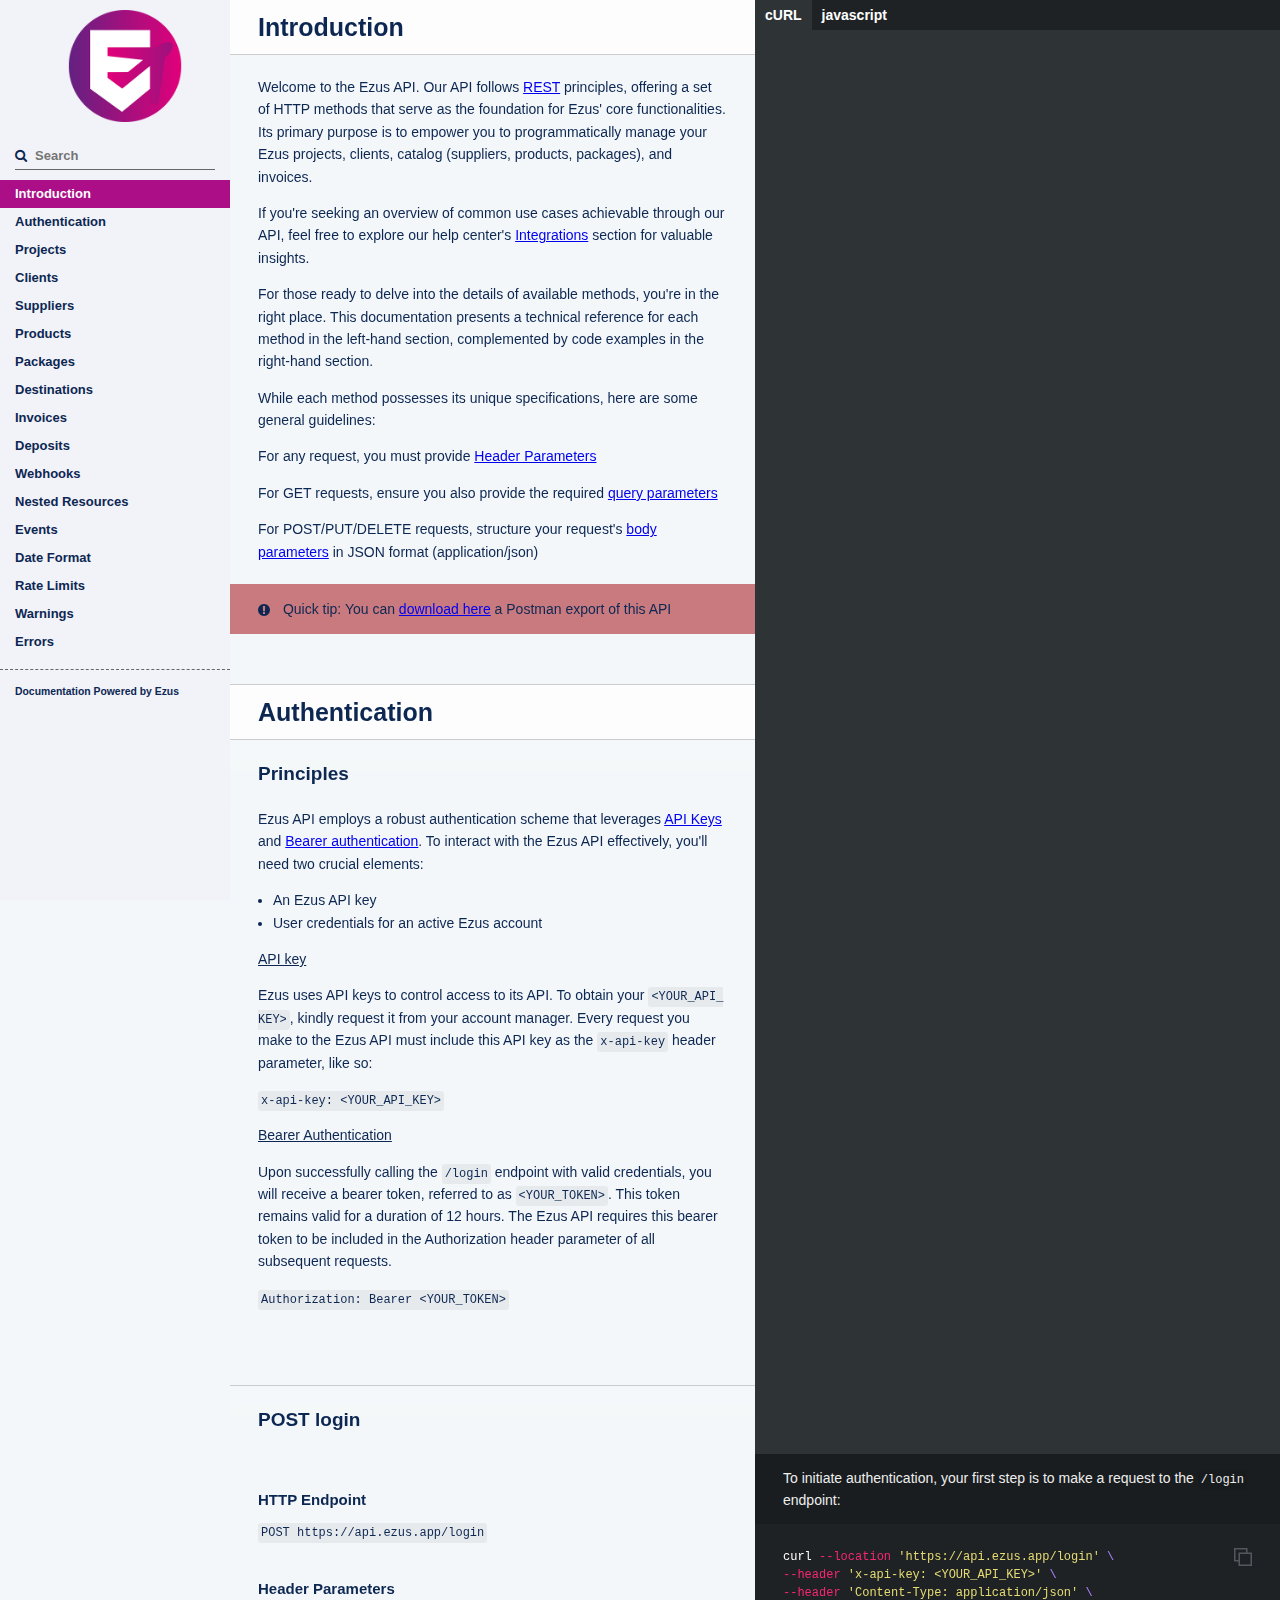
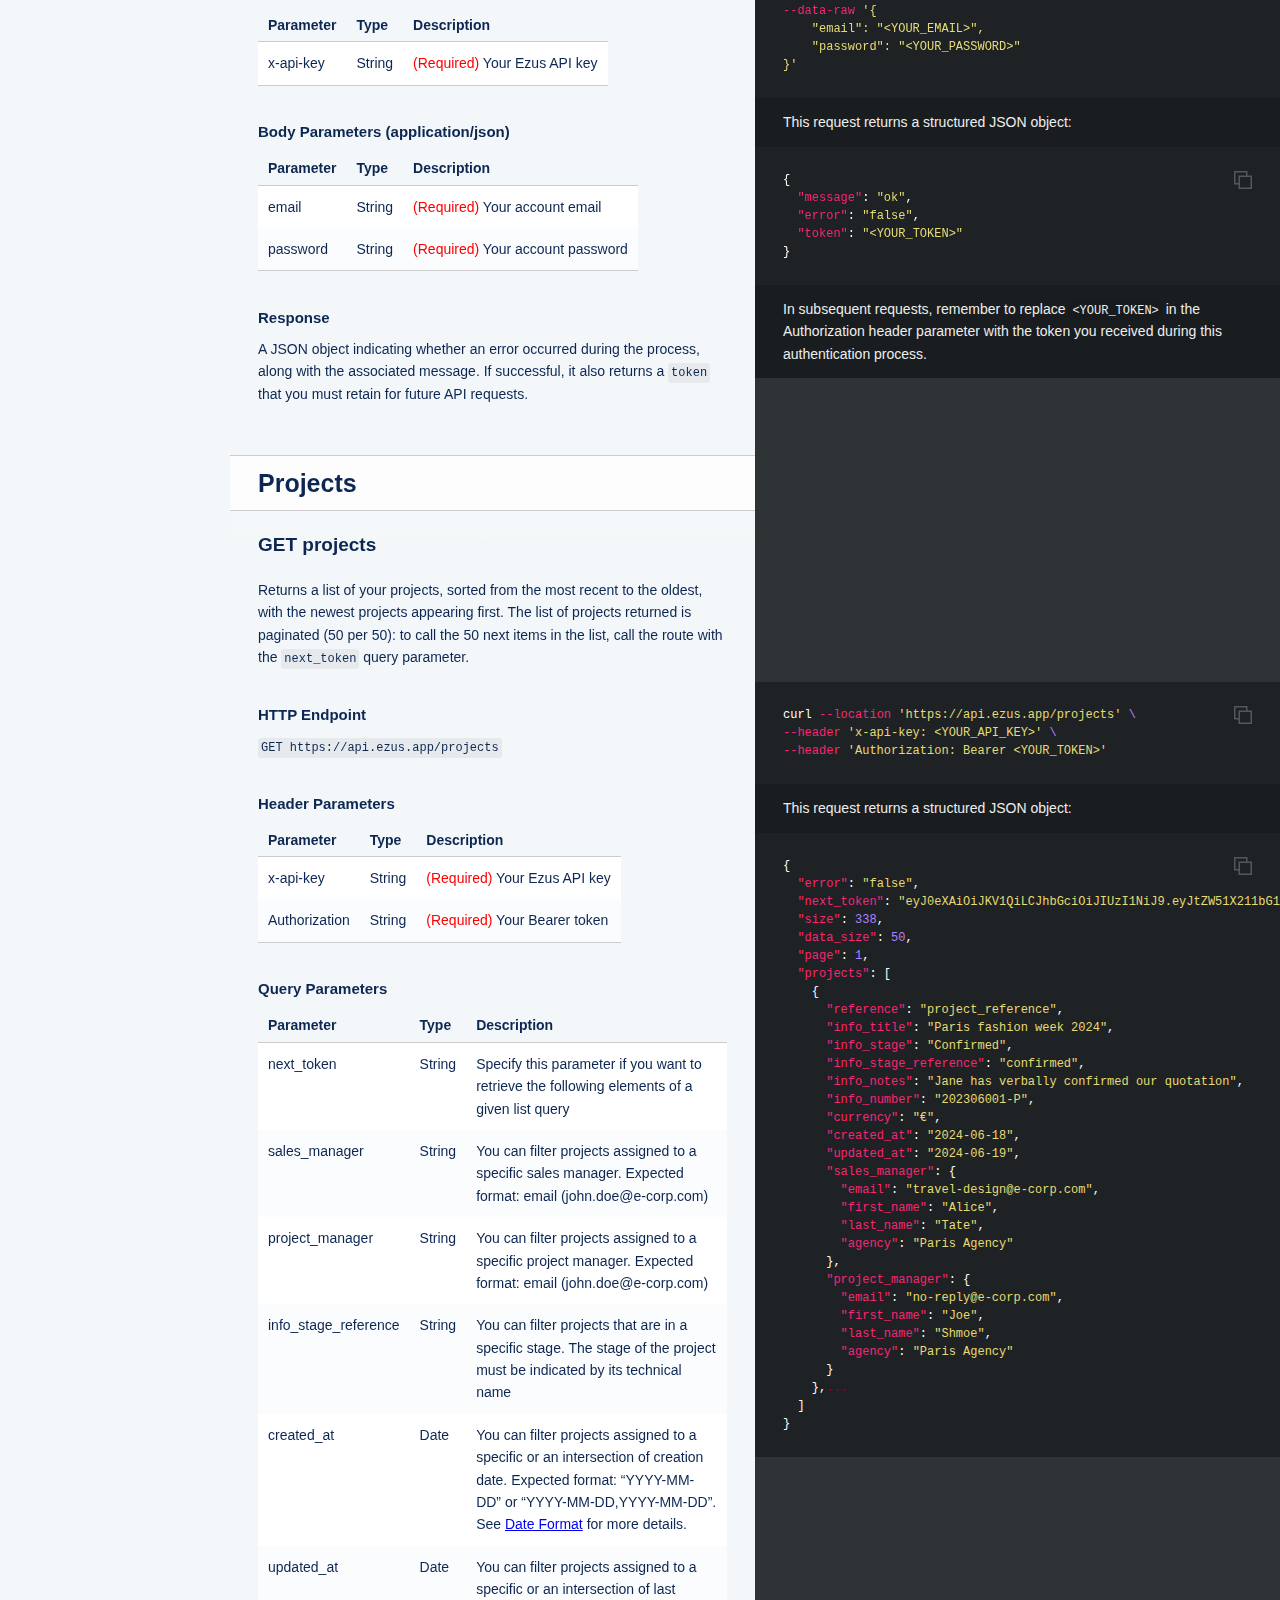
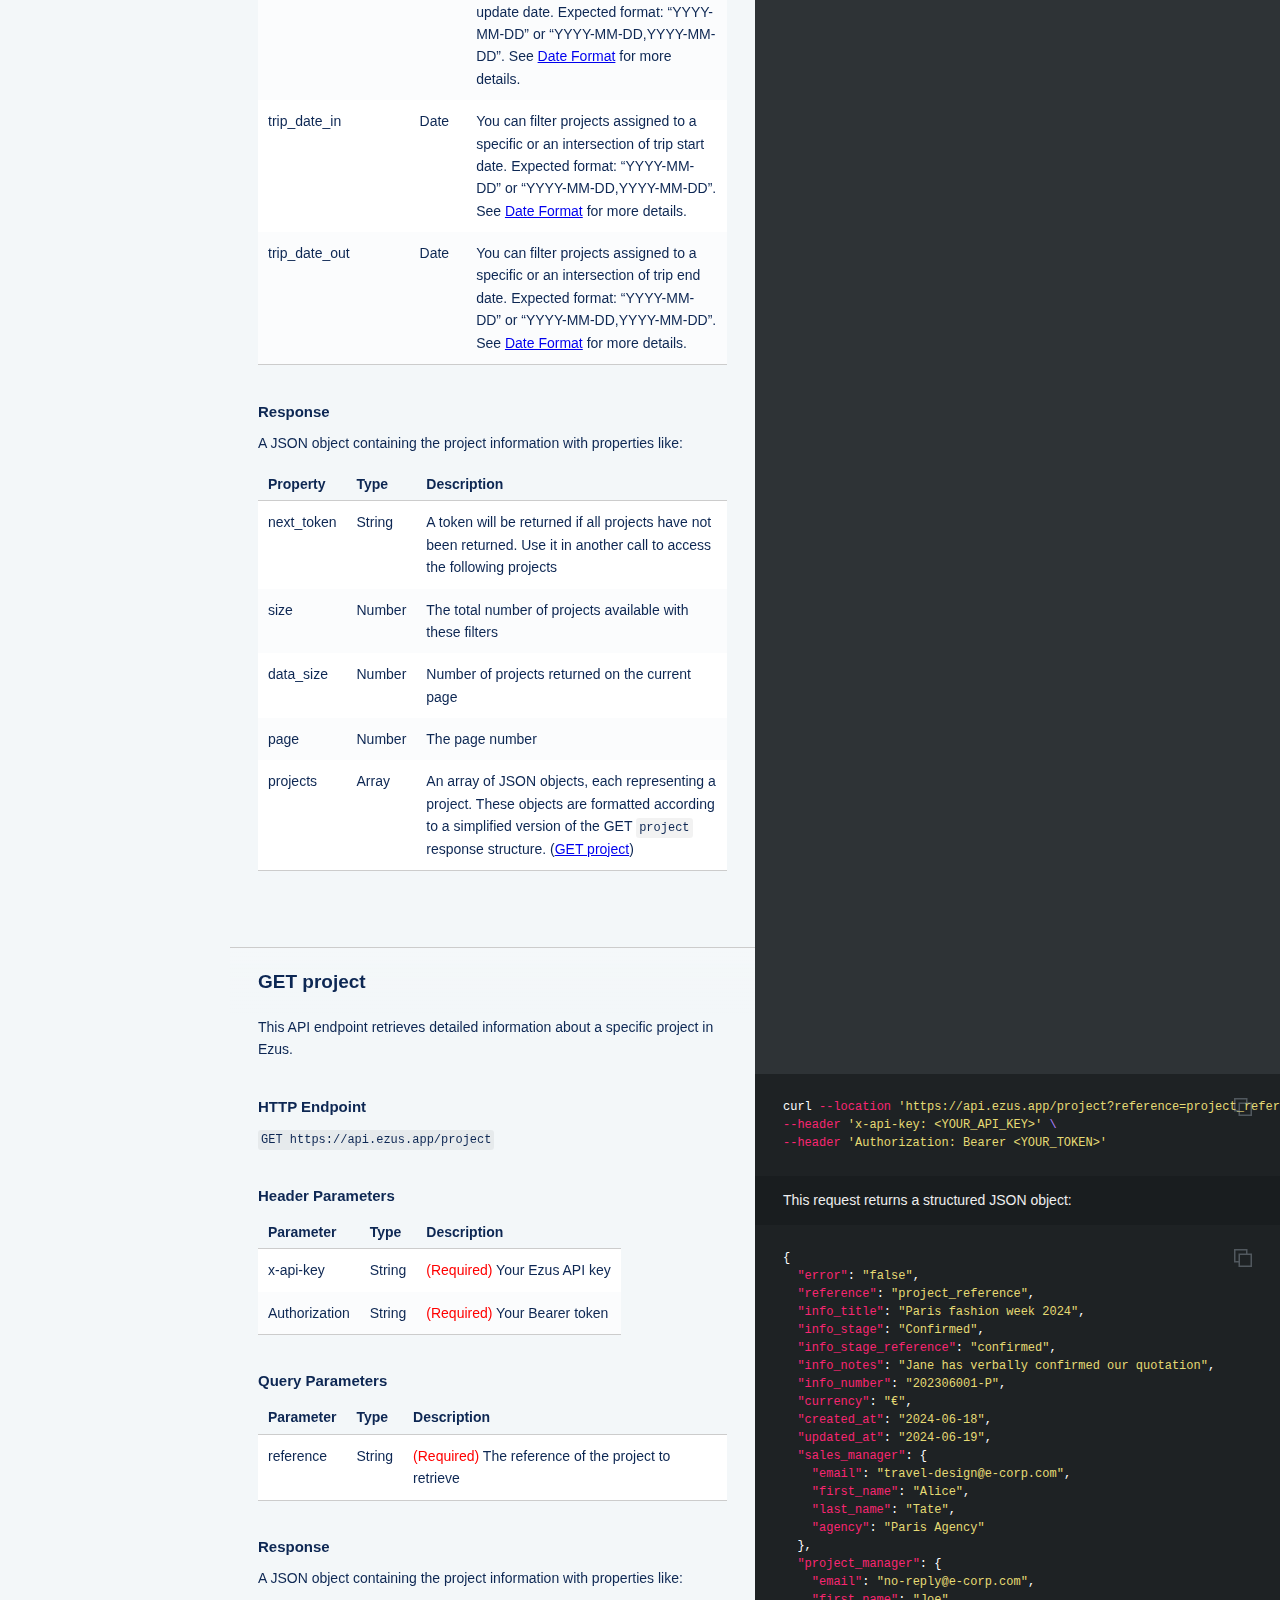
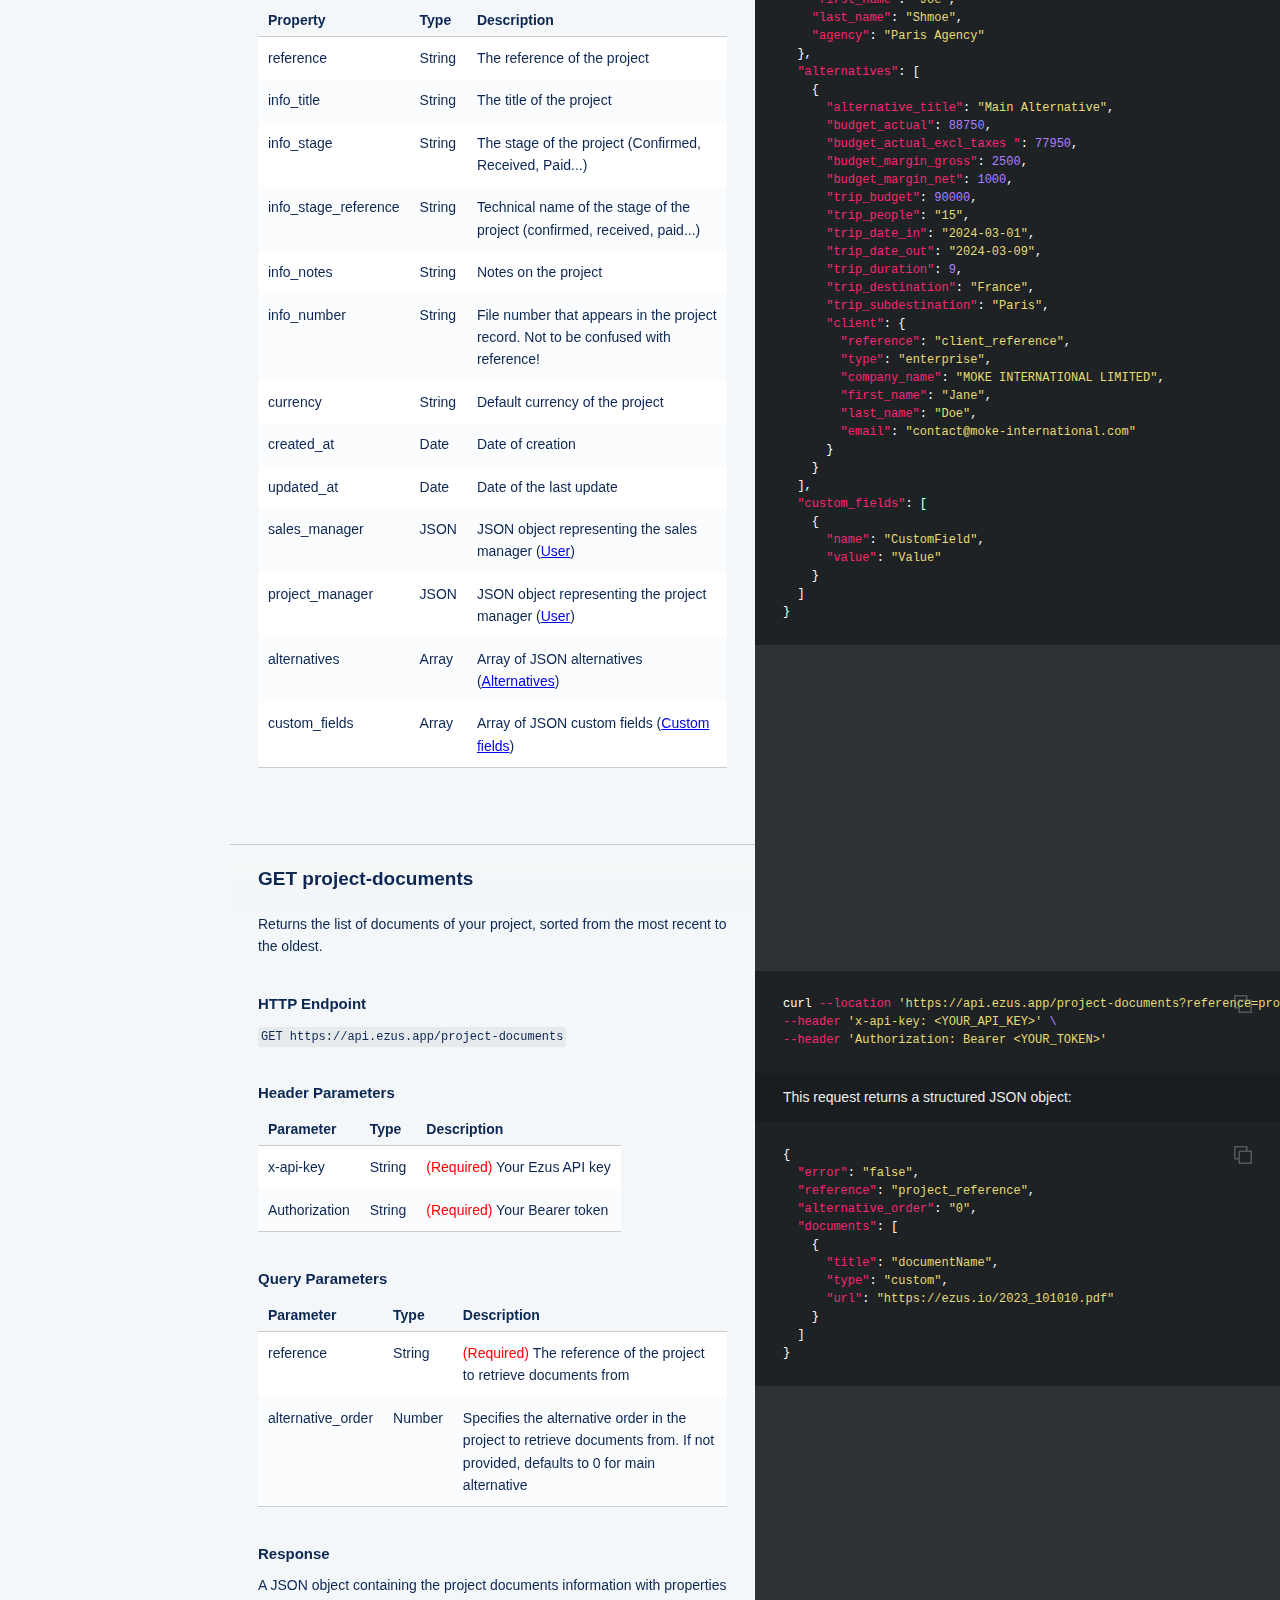
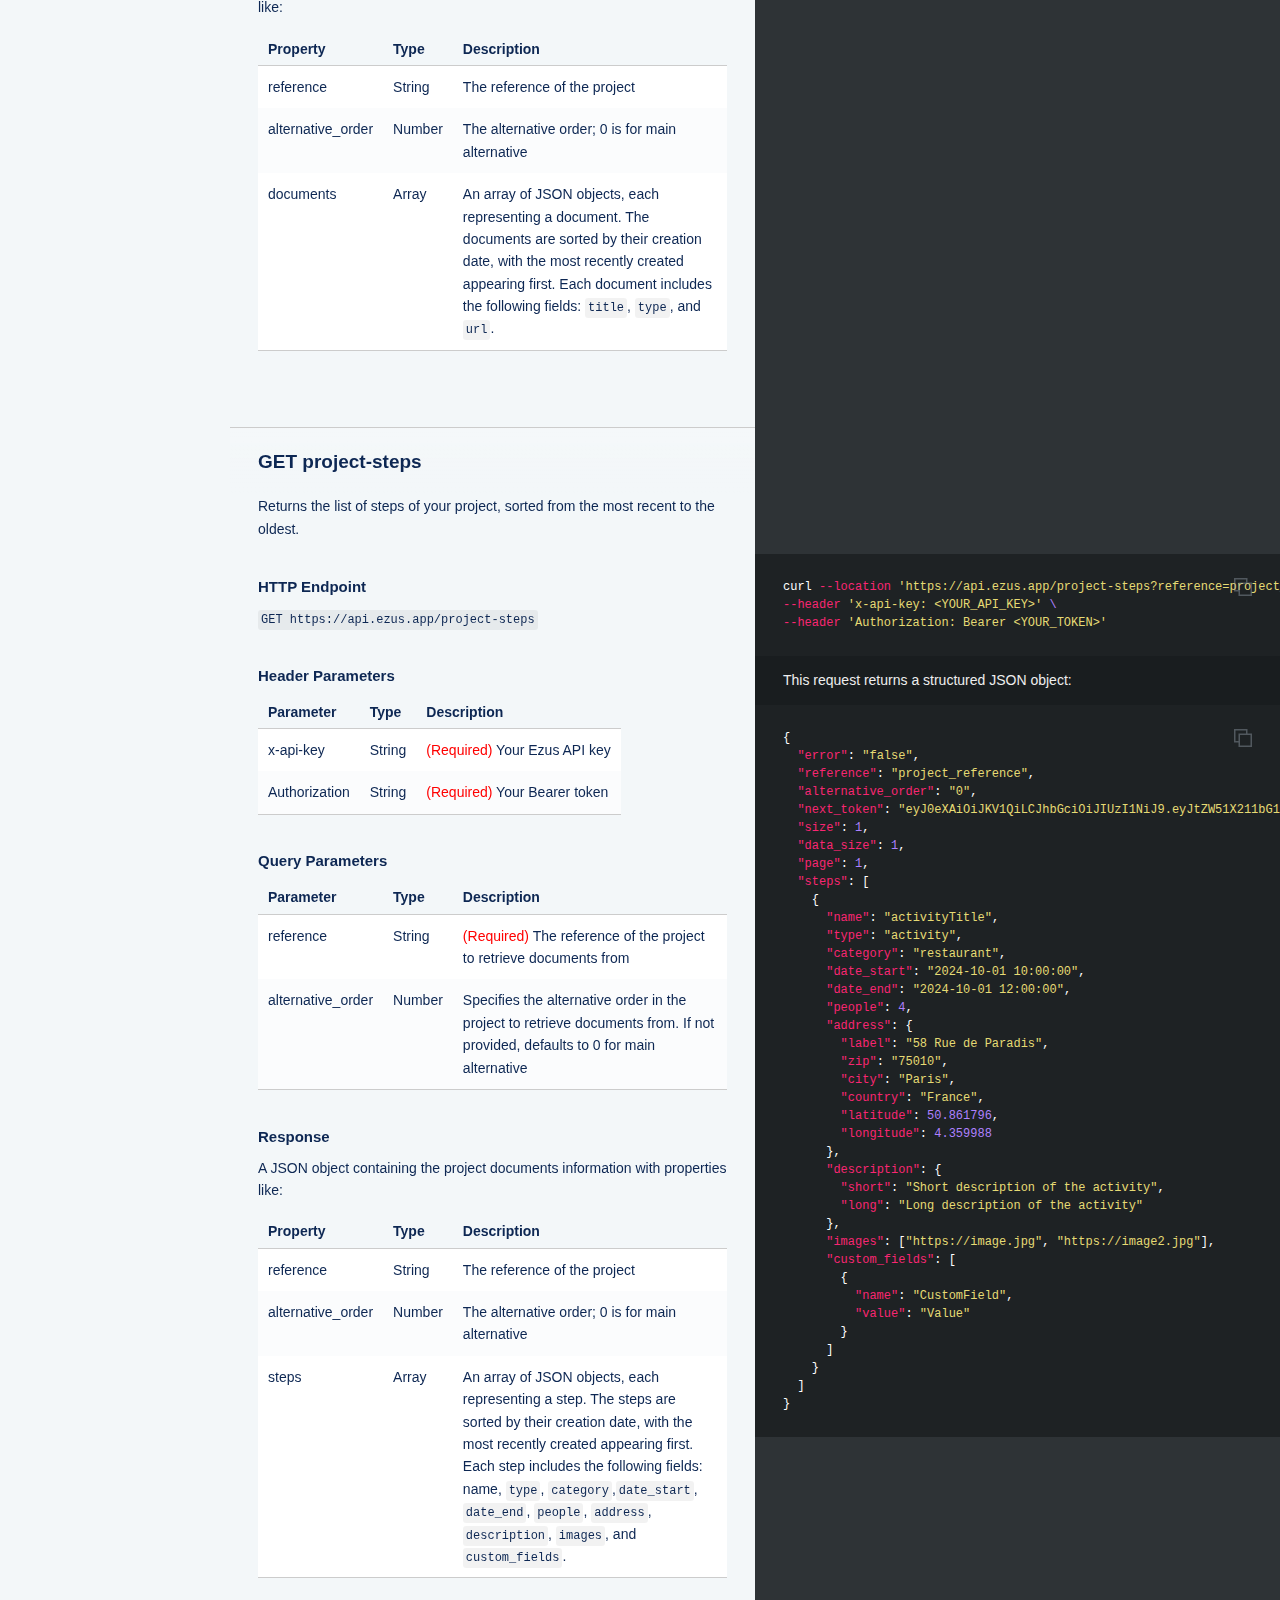
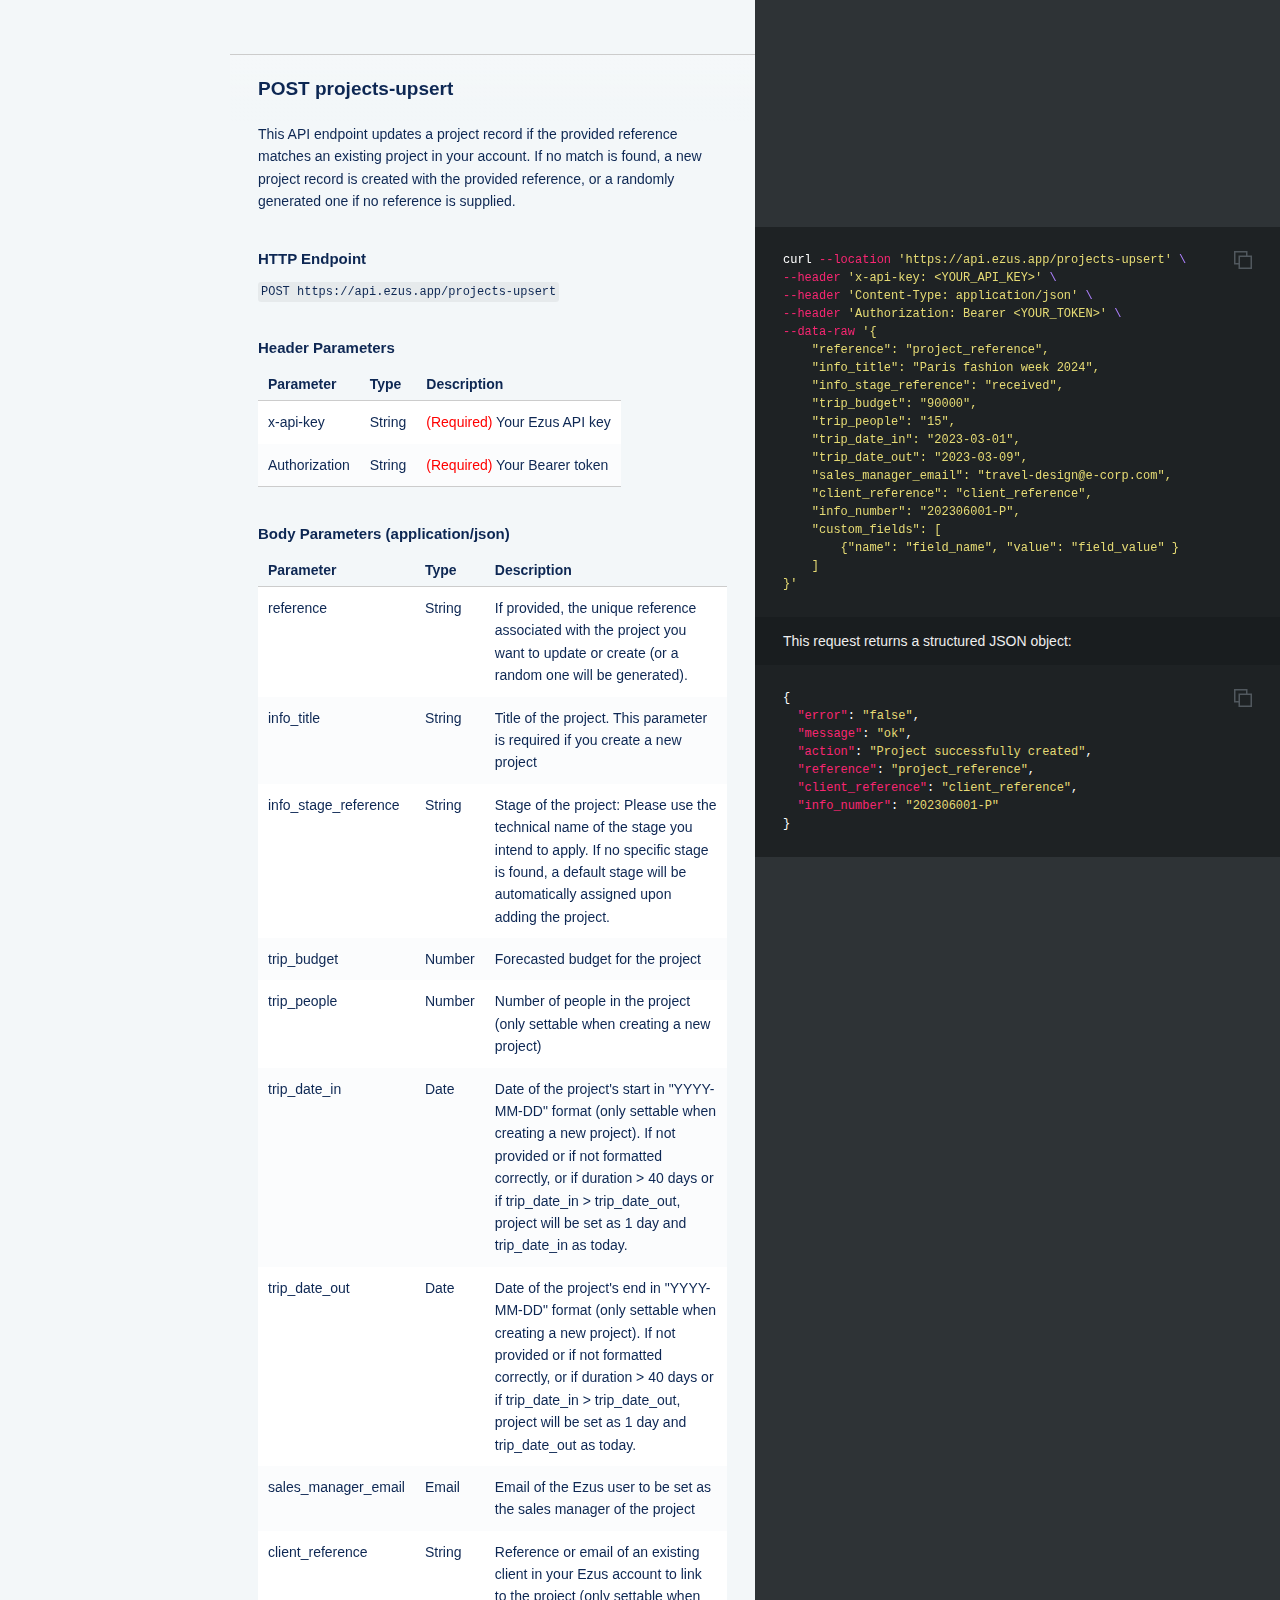
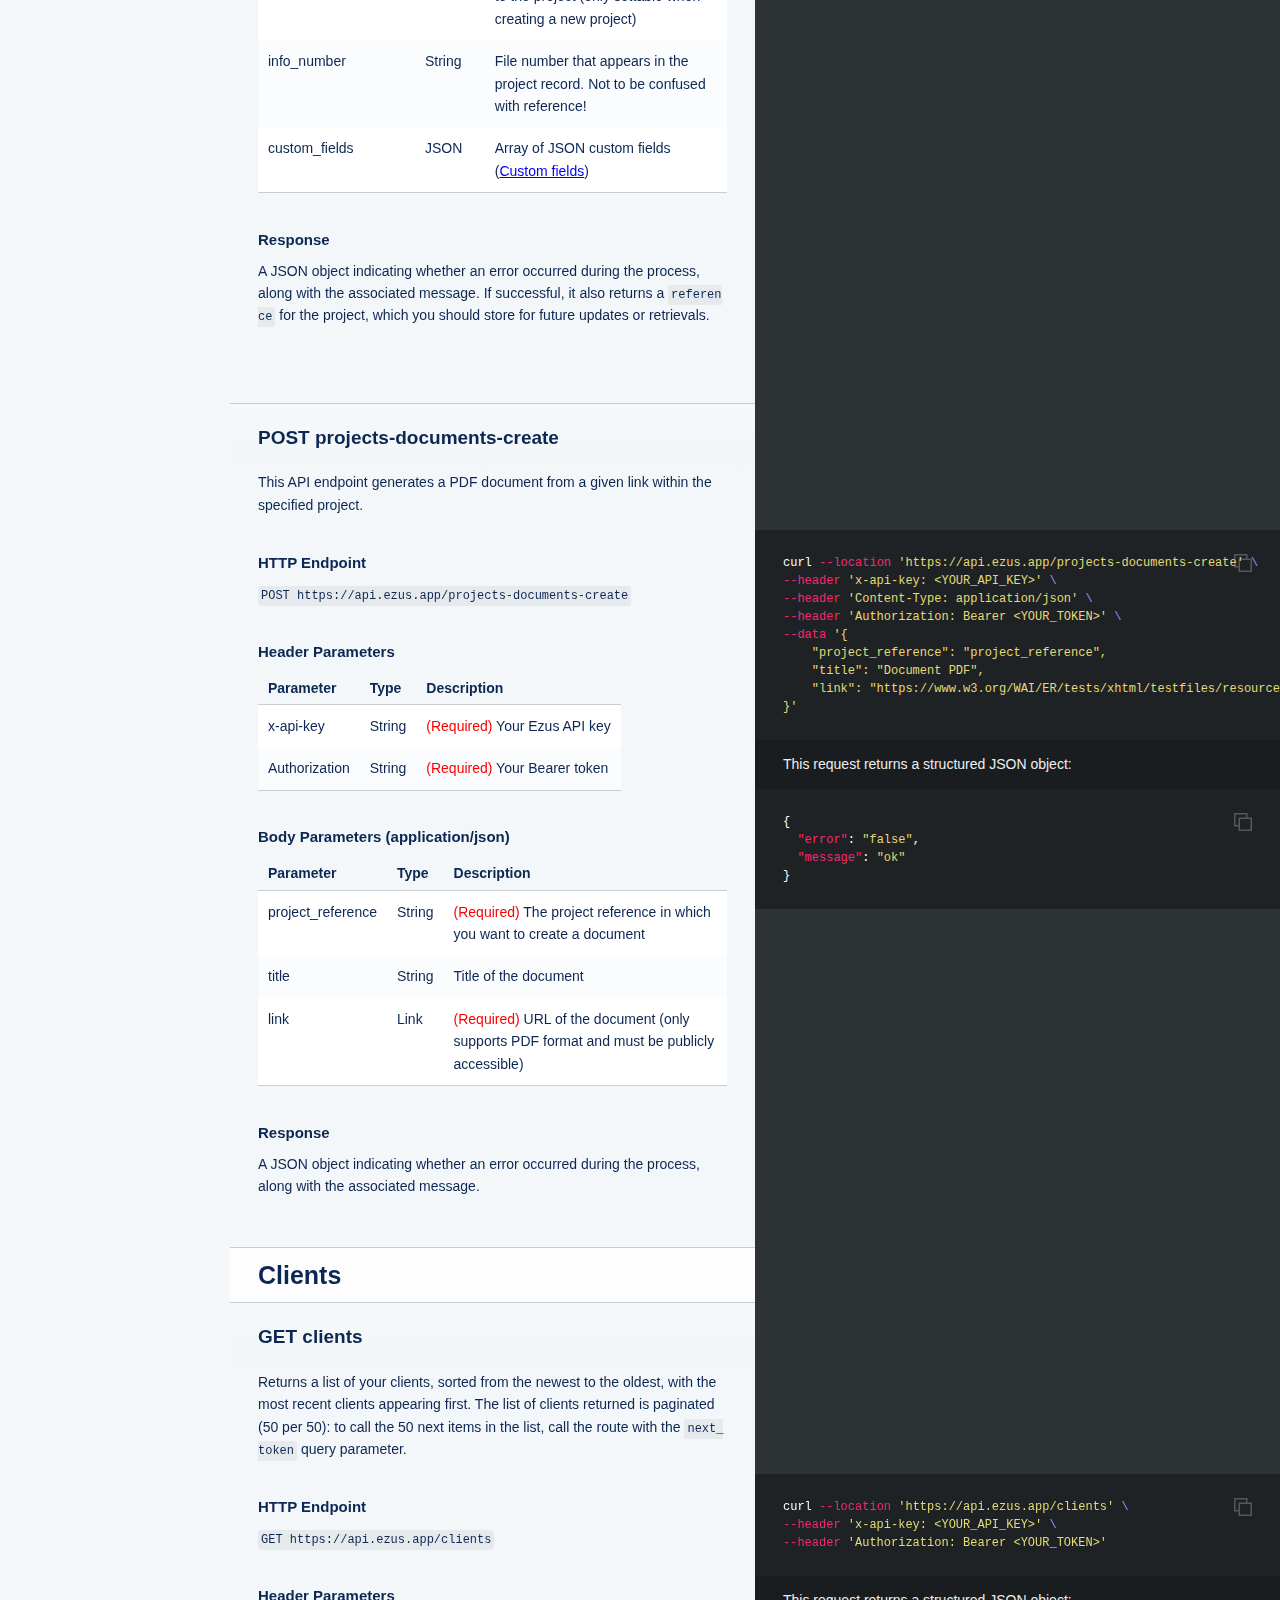
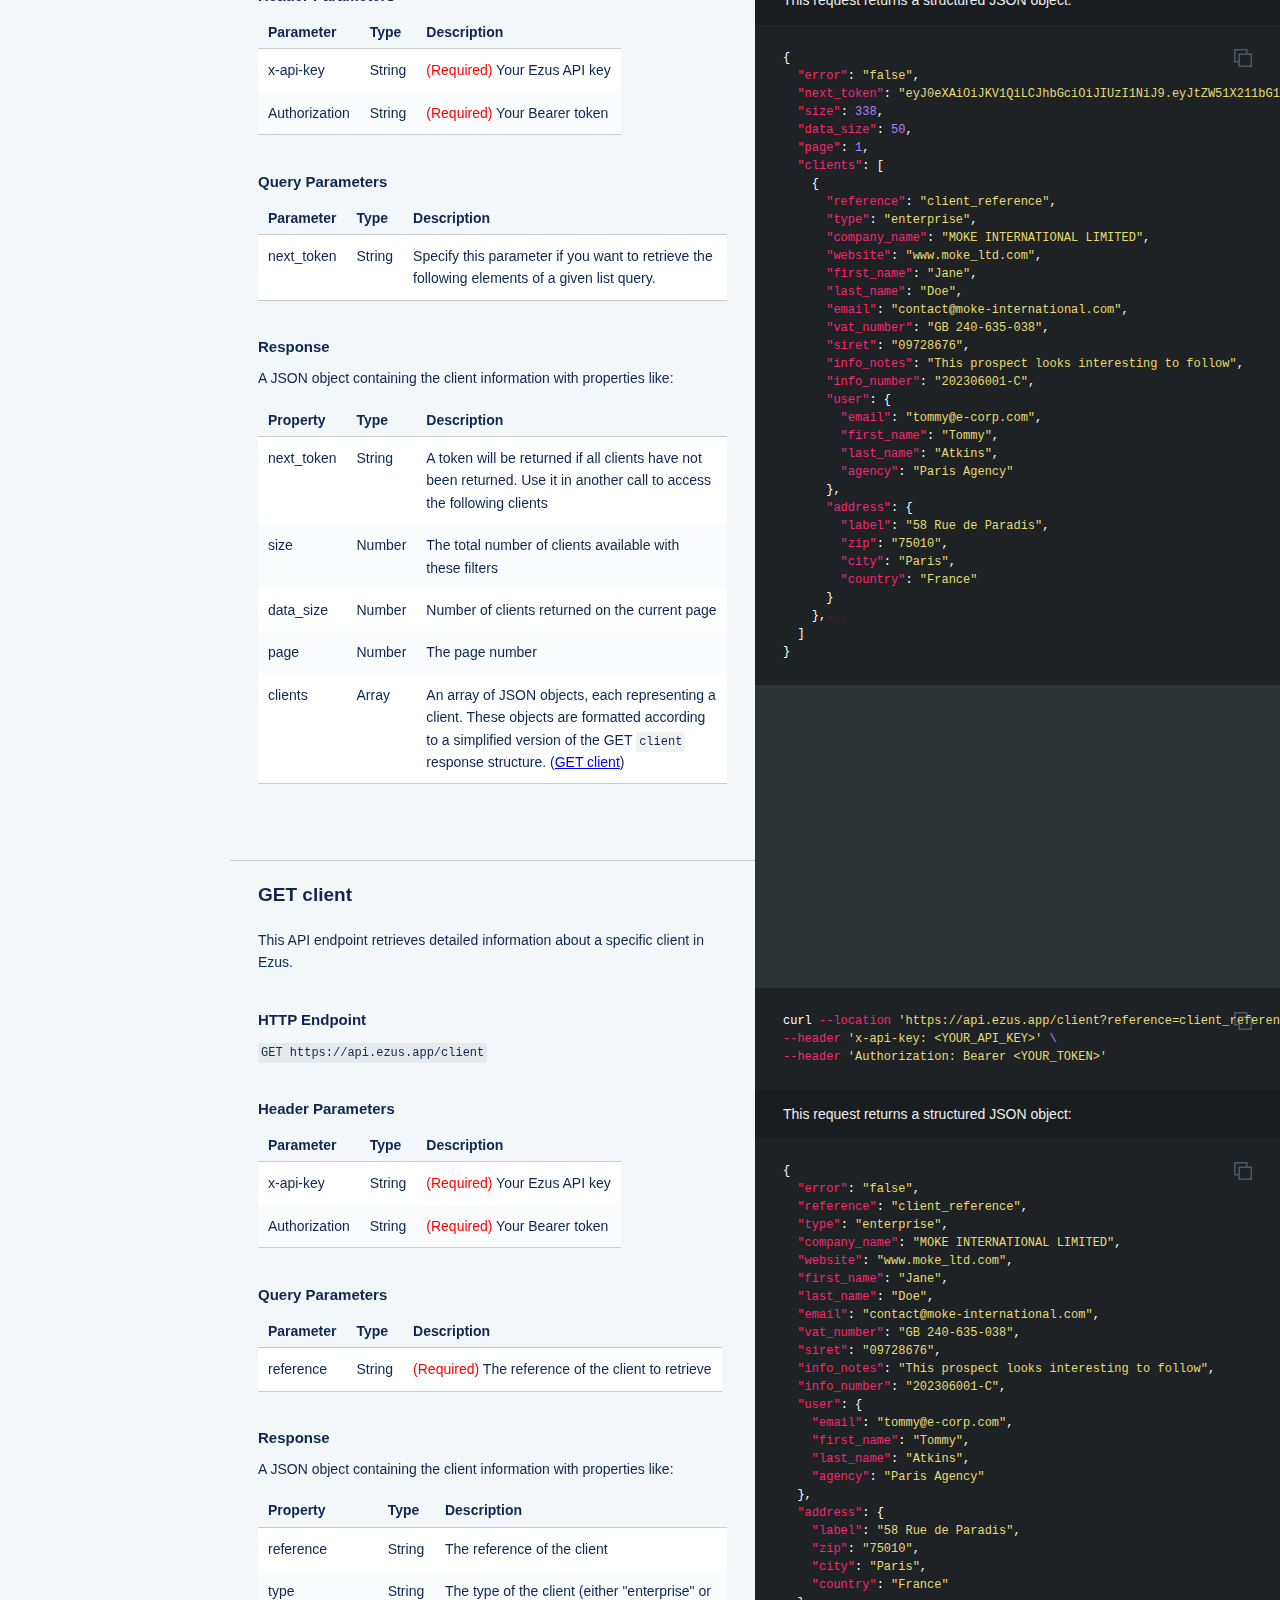
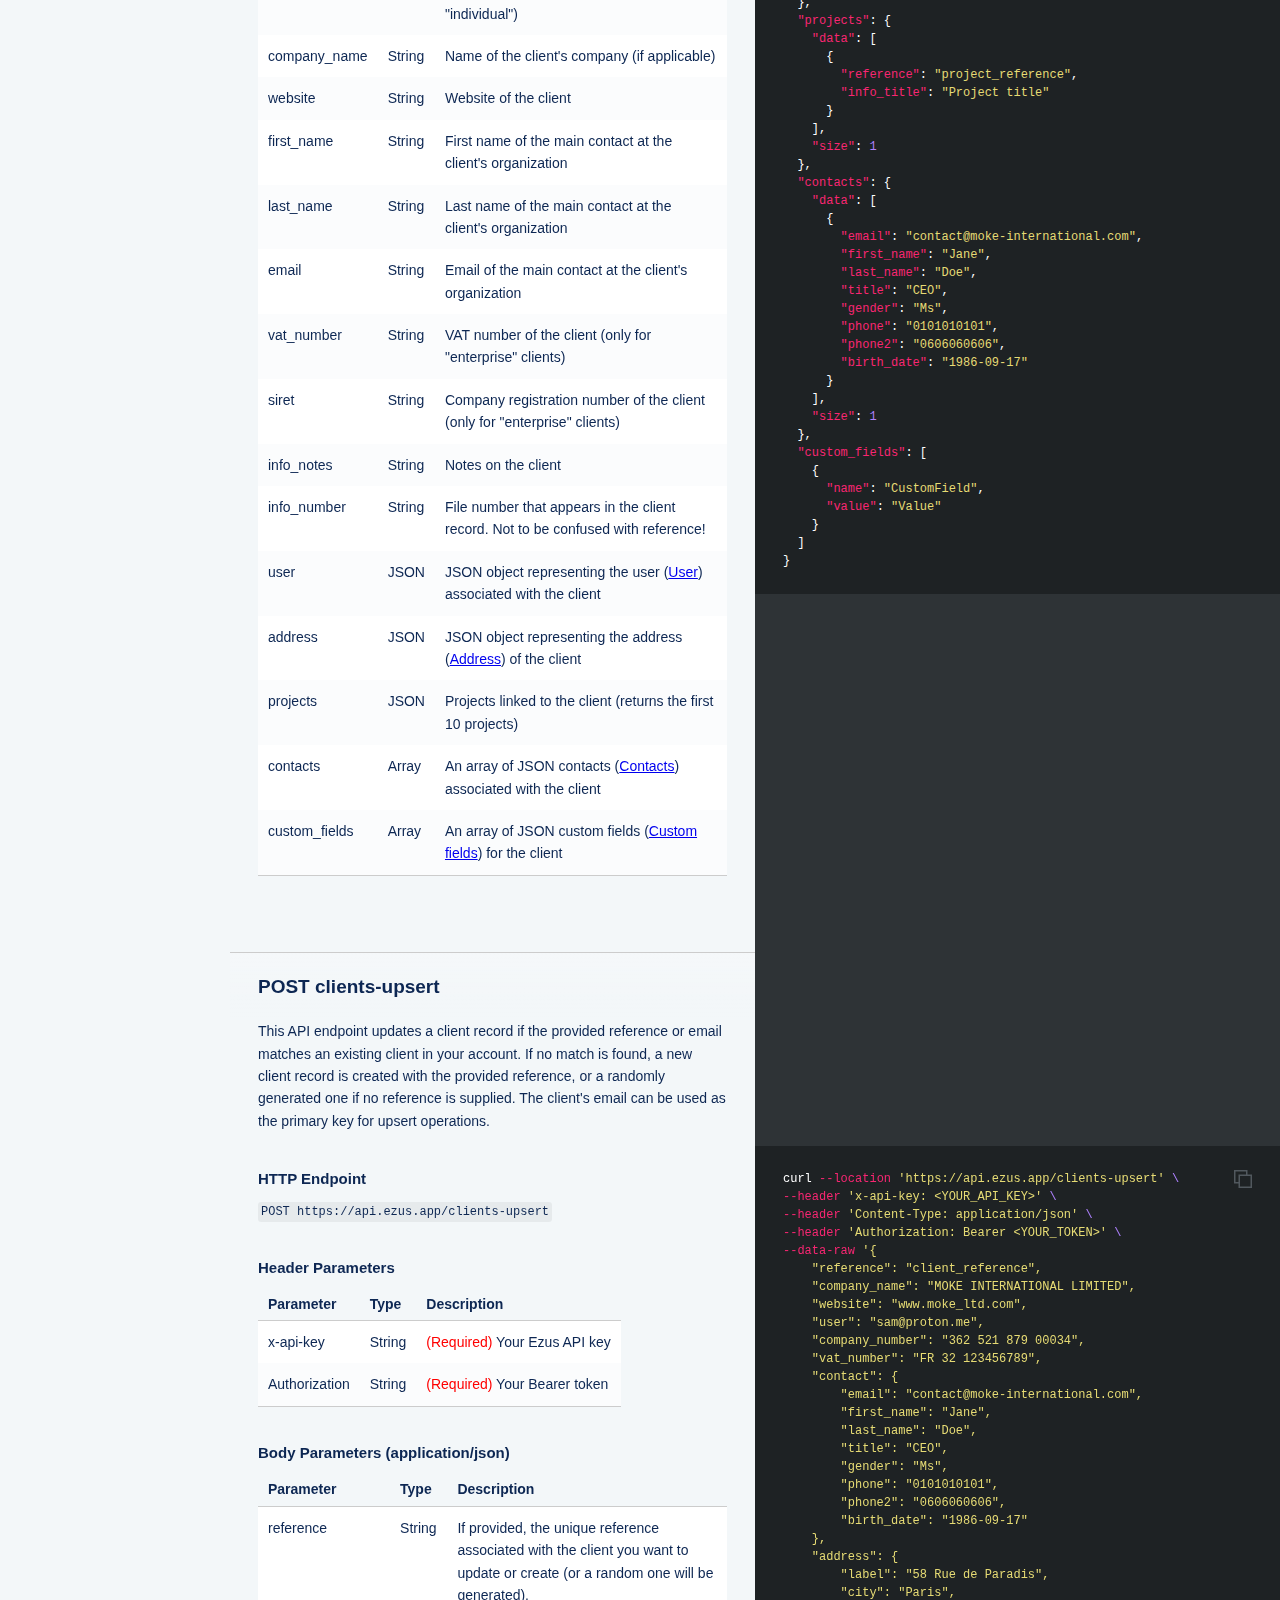
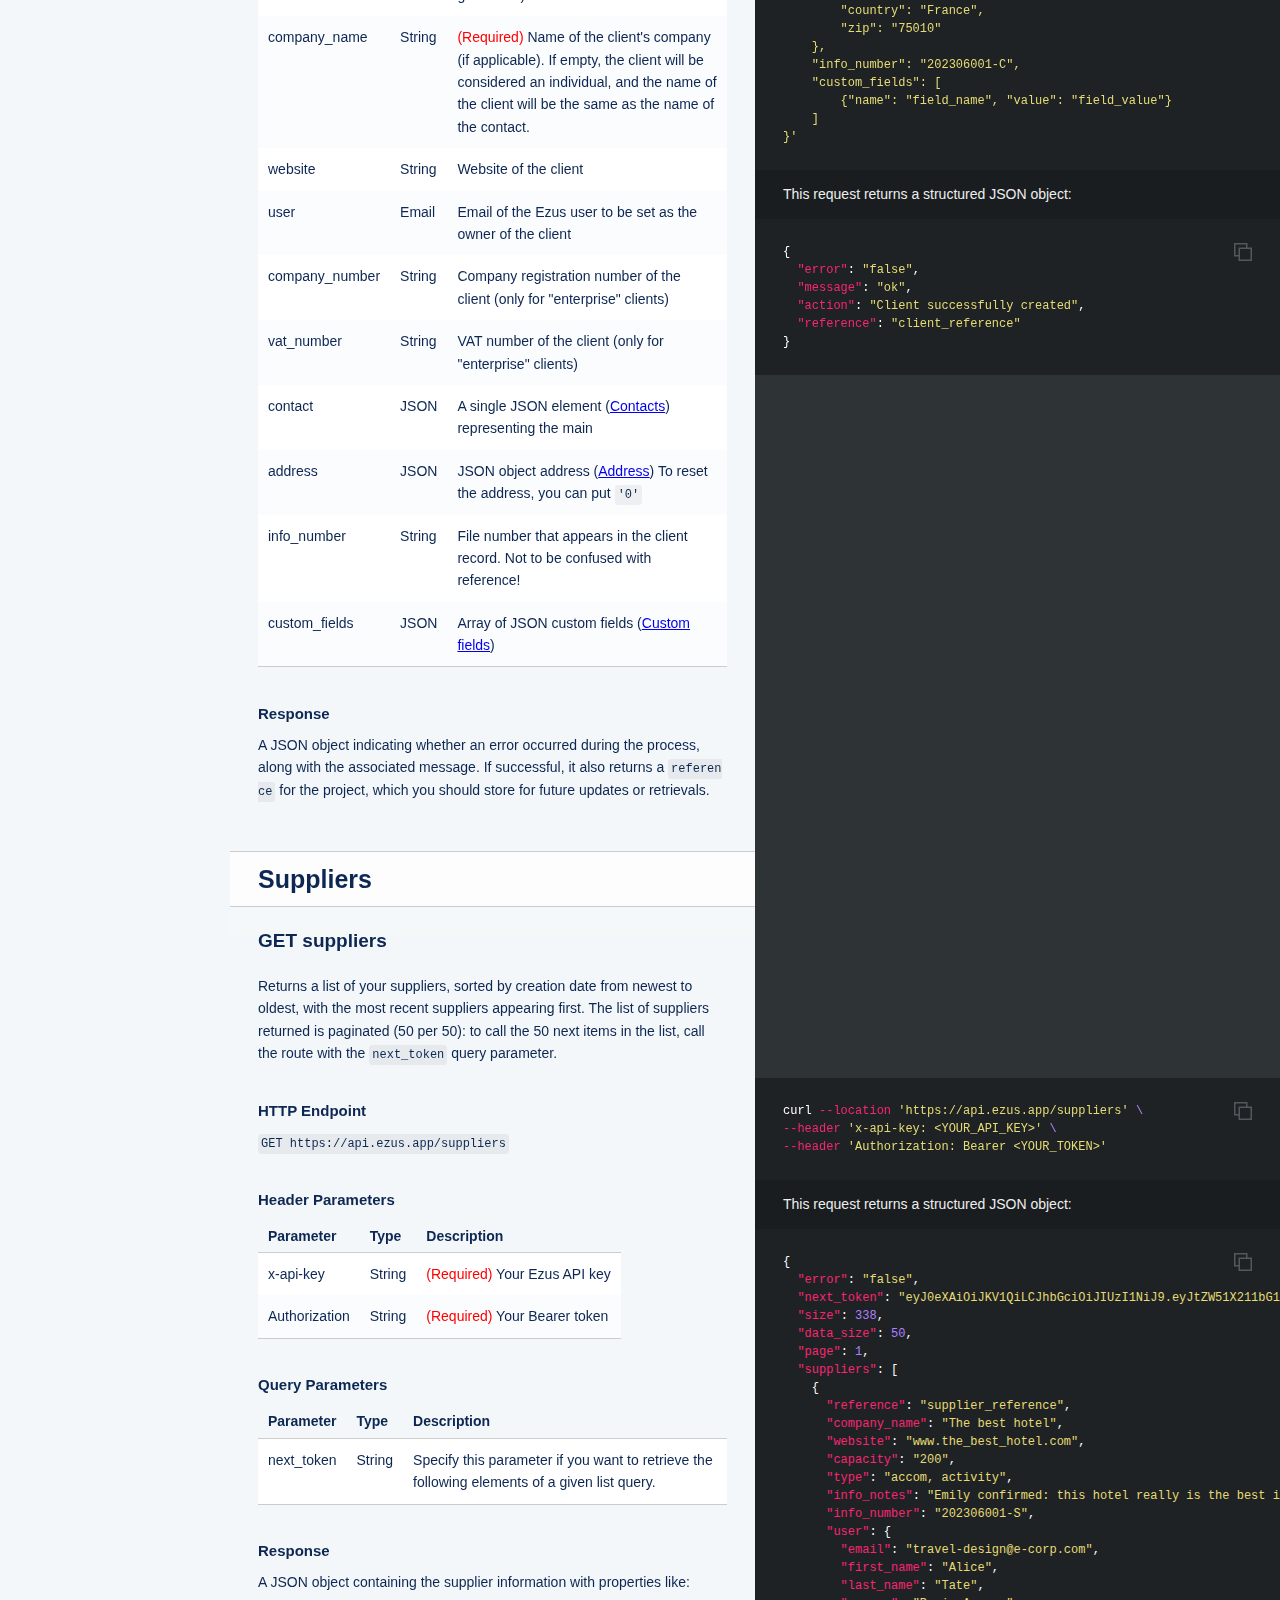
==== index.html @ db471929 "deploy: 288c15549ff218d78016366cba2108b44d82a534" ====
<!doctype html>
<html>
  <head>
    <link href="images/logo-070dc813.ico" rel="icon" type="image/ico" />
    <meta charset="utf-8">
    <meta content="IE=edge,chrome=1" http-equiv="X-UA-Compatible">
    <meta name="viewport" content="width=device-width, initial-scale=1, maximum-scale=1">
        <meta
            name="description"
            content="Documentation for the Ezus API"
        >
    <title>Ezus API Reference</title>

    <style media="screen">
      .highlight table td { padding: 5px; }
.highlight table pre { margin: 0; }
.highlight .gh {
  color: #999999;
}
.highlight .sr {
  color: #f6aa11;
}
.highlight .go {
  color: #888888;
}
.highlight .gp {
  color: #555555;
}
.highlight .gs {
}
.highlight .gu {
  color: #aaaaaa;
}
.highlight .nb {
  color: #f6aa11;
}
.highlight .cm {
  color: #75715e;
}
.highlight .cp {
  color: #75715e;
}
.highlight .c1 {
  color: #75715e;
}
.highlight .cs {
  color: #75715e;
}
.highlight .c, .highlight .ch, .highlight .cd, .highlight .cpf {
  color: #75715e;
}
.highlight .err {
  color: #960050;
}
.highlight .gr {
  color: #960050;
}
.highlight .gt {
  color: #960050;
}
.highlight .gd {
  color: #49483e;
}
.highlight .gi {
  color: #49483e;
}
.highlight .ge {
  color: #49483e;
}
.highlight .kc {
  color: #66d9ef;
}
.highlight .kd {
  color: #66d9ef;
}
.highlight .kr {
  color: #66d9ef;
}
.highlight .no {
  color: #66d9ef;
}
.highlight .kt {
  color: #66d9ef;
}
.highlight .mf {
  color: #ae81ff;
}
.highlight .mh {
  color: #ae81ff;
}
.highlight .il {
  color: #ae81ff;
}
.highlight .mi {
  color: #ae81ff;
}
.highlight .mo {
  color: #ae81ff;
}
.highlight .m, .highlight .mb, .highlight .mx {
  color: #ae81ff;
}
.highlight .sc {
  color: #ae81ff;
}
.highlight .se {
  color: #ae81ff;
}
.highlight .ss {
  color: #ae81ff;
}
.highlight .sd {
  color: #e6db74;
}
.highlight .s2 {
  color: #e6db74;
}
.highlight .sb {
  color: #e6db74;
}
.highlight .sh {
  color: #e6db74;
}
.highlight .si {
  color: #e6db74;
}
.highlight .sx {
  color: #e6db74;
}
.highlight .s1 {
  color: #e6db74;
}
.highlight .s, .highlight .sa, .highlight .dl {
  color: #e6db74;
}
.highlight .na {
  color: #a6e22e;
}
.highlight .nc {
  color: #a6e22e;
}
.highlight .nd {
  color: #a6e22e;
}
.highlight .ne {
  color: #a6e22e;
}
.highlight .nf, .highlight .fm {
  color: #a6e22e;
}
.highlight .vc {
  color: #ffffff;
}
.highlight .nn {
  color: #ffffff;
}
.highlight .ni {
  color: #ffffff;
}
.highlight .bp {
  color: #ffffff;
}
.highlight .vg {
  color: #ffffff;
}
.highlight .vi {
  color: #ffffff;
}
.highlight .nv, .highlight .vm {
  color: #ffffff;
}
.highlight .w {
  color: #ffffff;
}
.highlight {
  color: #ffffff;
}
.highlight .n, .highlight .py, .highlight .nx {
  color: #ffffff;
}
.highlight .nl {
  color: #f92672;
}
.highlight .ow {
  color: #f92672;
}
.highlight .nt {
  color: #f92672;
}
.highlight .k, .highlight .kv {
  color: #f92672;
}
.highlight .kn {
  color: #f92672;
}
.highlight .kp {
  color: #f92672;
}
.highlight .o {
  color: #f92672;
}
    </style>
    <style media="print">
      * {
        -webkit-transition:none!important;
        transition:none!important;
      }
      .highlight table td { padding: 5px; }
.highlight table pre { margin: 0; }
.highlight, .highlight .w {
  color: #586e75;
}
.highlight .err {
  color: #002b36;
  background-color: #dc322f;
}
.highlight .c, .highlight .ch, .highlight .cd, .highlight .cm, .highlight .cpf, .highlight .c1, .highlight .cs {
  color: #657b83;
}
.highlight .cp {
  color: #b58900;
}
.highlight .nt {
  color: #b58900;
}
.highlight .o, .highlight .ow {
  color: #93a1a1;
}
.highlight .p, .highlight .pi {
  color: #93a1a1;
}
.highlight .gi {
  color: #859900;
}
.highlight .gd {
  color: #dc322f;
}
.highlight .gh {
  color: #268bd2;
  background-color: #002b36;
  font-weight: bold;
}
.highlight .k, .highlight .kn, .highlight .kp, .highlight .kr, .highlight .kv {
  color: #6c71c4;
}
.highlight .kc {
  color: #cb4b16;
}
.highlight .kt {
  color: #cb4b16;
}
.highlight .kd {
  color: #cb4b16;
}
.highlight .s, .highlight .sb, .highlight .sc, .highlight .dl, .highlight .sd, .highlight .s2, .highlight .sh, .highlight .sx, .highlight .s1 {
  color: #859900;
}
.highlight .sa {
  color: #6c71c4;
}
.highlight .sr {
  color: #2aa198;
}
.highlight .si {
  color: #d33682;
}
.highlight .se {
  color: #d33682;
}
.highlight .nn {
  color: #b58900;
}
.highlight .nc {
  color: #b58900;
}
.highlight .no {
  color: #b58900;
}
.highlight .na {
  color: #268bd2;
}
.highlight .m, .highlight .mb, .highlight .mf, .highlight .mh, .highlight .mi, .highlight .il, .highlight .mo, .highlight .mx {
  color: #859900;
}
.highlight .ss {
  color: #859900;
}
    </style>
    <link href="stylesheets/screen-d8e1a0c1.css" rel="stylesheet" media="screen" />
    <link href="stylesheets/print-966d6edc.css" rel="stylesheet" media="print" />
      <script src="javascripts/all-ebb2dba6.js"></script>

    <script>
      $(function() { setupCodeCopy(); });
    </script>
  </head>

  <body class="index" data-languages="[&quot;shell&quot;,&quot;javascript&quot;]">
    <a href="#" id="nav-button">
      <span>
        NAV
        <img src="images/navbar-cad8cdcb.png" alt="" />
      </span>
    </a>
    <div class="toc-wrapper">
      <img src="images/logo-56dbdd1c.png" class="logo" alt="" />
        <div class="lang-selector">
              <a href="#" data-language-name="shell">cURL</a>
              <a href="#" data-language-name="javascript">javascript</a>
        </div>
        <div class="search">
          <input type="text" class="search" id="input-search" placeholder="Search">
        </div>
        <ul class="search-results"></ul>
      <ul id="toc" class="toc-list-h1">
          <li>
            <a href="#introduction" class="toc-h1 toc-link" data-title="Introduction">Introduction</a>
          </li>
          <li>
            <a href="#authentication" class="toc-h1 toc-link" data-title="Authentication">Authentication</a>
              <ul class="toc-list-h2">
                  <li>
                    <a href="#principles" class="toc-h2 toc-link" data-title="Principles">Principles</a>
                  </li>
                  <li>
                    <a href="#post-login" class="toc-h2 toc-link" data-title="POST login">POST login</a>
                  </li>
              </ul>
          </li>
          <li>
            <a href="#projects" class="toc-h1 toc-link" data-title="Projects">Projects</a>
              <ul class="toc-list-h2">
                  <li>
                    <a href="#get-projects" class="toc-h2 toc-link" data-title="GET projects">GET projects</a>
                  </li>
                  <li>
                    <a href="#get-project" class="toc-h2 toc-link" data-title="GET project">GET project</a>
                  </li>
                  <li>
                    <a href="#get-project-documents" class="toc-h2 toc-link" data-title="GET project-documents">GET project-documents</a>
                  </li>
                  <li>
                    <a href="#get-project-steps" class="toc-h2 toc-link" data-title="GET project-steps">GET project-steps</a>
                  </li>
                  <li>
                    <a href="#post-projects-upsert" class="toc-h2 toc-link" data-title="POST projects-upsert">POST projects-upsert</a>
                  </li>
                  <li>
                    <a href="#post-projects-documents-create" class="toc-h2 toc-link" data-title="POST projects-documents-create">POST projects-documents-create</a>
                  </li>
              </ul>
          </li>
          <li>
            <a href="#clients" class="toc-h1 toc-link" data-title="Clients">Clients</a>
              <ul class="toc-list-h2">
                  <li>
                    <a href="#get-clients" class="toc-h2 toc-link" data-title="GET clients">GET clients</a>
                  </li>
                  <li>
                    <a href="#get-client" class="toc-h2 toc-link" data-title="GET client">GET client</a>
                  </li>
                  <li>
                    <a href="#post-clients-upsert" class="toc-h2 toc-link" data-title="POST clients-upsert">POST clients-upsert</a>
                  </li>
              </ul>
          </li>
          <li>
            <a href="#suppliers" class="toc-h1 toc-link" data-title="Suppliers">Suppliers</a>
              <ul class="toc-list-h2">
                  <li>
                    <a href="#get-suppliers" class="toc-h2 toc-link" data-title="GET suppliers">GET suppliers</a>
                  </li>
                  <li>
                    <a href="#get-supplier" class="toc-h2 toc-link" data-title="GET supplier">GET supplier</a>
                  </li>
                  <li>
                    <a href="#post-suppliers-upsert" class="toc-h2 toc-link" data-title="POST suppliers-upsert">POST suppliers-upsert</a>
                  </li>
              </ul>
          </li>
          <li>
            <a href="#products" class="toc-h1 toc-link" data-title="Products">Products</a>
              <ul class="toc-list-h2">
                  <li>
                    <a href="#get-products" class="toc-h2 toc-link" data-title="GET products">GET products</a>
                  </li>
                  <li>
                    <a href="#get-product" class="toc-h2 toc-link" data-title="GET product">GET product</a>
                  </li>
                  <li>
                    <a href="#post-products-upsert" class="toc-h2 toc-link" data-title="POST products-upsert">POST products-upsert</a>
                  </li>
              </ul>
          </li>
          <li>
            <a href="#packages" class="toc-h1 toc-link" data-title="Packages">Packages</a>
              <ul class="toc-list-h2">
                  <li>
                    <a href="#get-package" class="toc-h2 toc-link" data-title="GET package">GET package</a>
                  </li>
                  <li>
                    <a href="#post-packages-upsert" class="toc-h2 toc-link" data-title="POST packages-upsert">POST packages-upsert</a>
                  </li>
              </ul>
          </li>
          <li>
            <a href="#destinations" class="toc-h1 toc-link" data-title="Destinations">Destinations</a>
              <ul class="toc-list-h2">
                  <li>
                    <a href="#get-destinations" class="toc-h2 toc-link" data-title="GET destinations">GET destinations</a>
                  </li>
                  <li>
                    <a href="#get-subdestination" class="toc-h2 toc-link" data-title="GET subdestination">GET subdestination</a>
                  </li>
              </ul>
          </li>
          <li>
            <a href="#invoices" class="toc-h1 toc-link" data-title="Invoices">Invoices</a>
              <ul class="toc-list-h2">
                  <li>
                    <a href="#get-invoices" class="toc-h2 toc-link" data-title="GET invoices">GET invoices</a>
                  </li>
                  <li>
                    <a href="#get-invoice" class="toc-h2 toc-link" data-title="GET invoice">GET invoice</a>
                  </li>
                  <li>
                    <a href="#put-invoices-update" class="toc-h2 toc-link" data-title="PUT invoices-update">PUT invoices-update</a>
                  </li>
                  <li>
                    <a href="#get-invoice-supplier" class="toc-h2 toc-link" data-title="GET invoice-supplier">GET invoice-supplier</a>
                  </li>
              </ul>
          </li>
          <li>
            <a href="#deposits" class="toc-h1 toc-link" data-title="Deposits">Deposits</a>
              <ul class="toc-list-h2">
                  <li>
                    <a href="#post-deposits-create" class="toc-h2 toc-link" data-title="POST deposits-create">POST deposits-create</a>
                  </li>
              </ul>
          </li>
          <li>
            <a href="#webhooks" class="toc-h1 toc-link" data-title="Webhooks">Webhooks</a>
              <ul class="toc-list-h2">
                  <li>
                    <a href="#get-webhooks" class="toc-h2 toc-link" data-title="GET webhooks">GET webhooks</a>
                  </li>
                  <li>
                    <a href="#get-webhooks-last" class="toc-h2 toc-link" data-title="GET webhooks-last">GET webhooks-last</a>
                  </li>
                  <li>
                    <a href="#post-webhooks-upsert" class="toc-h2 toc-link" data-title="POST webhooks-upsert">POST webhooks-upsert</a>
                  </li>
                  <li>
                    <a href="#delete-webhooks-delete" class="toc-h2 toc-link" data-title="DELETE webhooks-delete">DELETE webhooks-delete</a>
                  </li>
              </ul>
          </li>
          <li>
            <a href="#nested-resources" class="toc-h1 toc-link" data-title="Nested Resources">Nested Resources</a>
              <ul class="toc-list-h2">
                  <li>
                    <a href="#address" class="toc-h2 toc-link" data-title="Address">Address</a>
                  </li>
                  <li>
                    <a href="#alternatives" class="toc-h2 toc-link" data-title="Alternatives">Alternatives</a>
                  </li>
                  <li>
                    <a href="#contacts" class="toc-h2 toc-link" data-title="Contacts">Contacts</a>
                  </li>
                  <li>
                    <a href="#custom-fields" class="toc-h2 toc-link" data-title="Custom Fields">Custom Fields</a>
                  </li>
                  <li>
                    <a href="#destinations-2" class="toc-h2 toc-link" data-title="Destinations">Destinations</a>
                  </li>
                  <li>
                    <a href="#invoices-amounts" class="toc-h2 toc-link" data-title="Invoices Amounts">Invoices Amounts</a>
                  </li>
                  <li>
                    <a href="#langs" class="toc-h2 toc-link" data-title="Langs">Langs</a>
                  </li>
                  <li>
                    <a href="#medias" class="toc-h2 toc-link" data-title="Medias">Medias</a>
                  </li>
                  <li>
                    <a href="#products-2" class="toc-h2 toc-link" data-title="Products">Products</a>
                  </li>
                  <li>
                    <a href="#suppliers-2" class="toc-h2 toc-link" data-title="Suppliers">Suppliers</a>
                  </li>
                  <li>
                    <a href="#tariffs" class="toc-h2 toc-link" data-title="Tariffs">Tariffs</a>
                  </li>
                  <li>
                    <a href="#user" class="toc-h2 toc-link" data-title="User">User</a>
                  </li>
                  <li>
                    <a href="#webhooks-2" class="toc-h2 toc-link" data-title="Webhooks">Webhooks</a>
                  </li>
              </ul>
          </li>
          <li>
            <a href="#events" class="toc-h1 toc-link" data-title="Events">Events</a>
              <ul class="toc-list-h2">
                  <li>
                    <a href="#basic-event-information" class="toc-h2 toc-link" data-title="Basic event information">Basic event information</a>
                  </li>
                  <li>
                    <a href="#projects-created" class="toc-h2 toc-link" data-title="projects.created">projects.created</a>
                  </li>
                  <li>
                    <a href="#projects-updated" class="toc-h2 toc-link" data-title="projects.updated">projects.updated</a>
                  </li>
                  <li>
                    <a href="#clients-created" class="toc-h2 toc-link" data-title="clients.created">clients.created</a>
                  </li>
                  <li>
                    <a href="#clients-updated" class="toc-h2 toc-link" data-title="clients.updated">clients.updated</a>
                  </li>
                  <li>
                    <a href="#invoices-finalized" class="toc-h2 toc-link" data-title="invoices.finalized">invoices.finalized</a>
                  </li>
                  <li>
                    <a href="#invoices_suppliers-attached" class="toc-h2 toc-link" data-title="invoices_suppliers.attached">invoices_suppliers.attached</a>
                  </li>
              </ul>
          </li>
          <li>
            <a href="#date-format" class="toc-h1 toc-link" data-title="Date Format">Date Format</a>
              <ul class="toc-list-h2">
                  <li>
                    <a href="#date-format-specifications" class="toc-h2 toc-link" data-title="Date format specifications">Date format specifications</a>
                  </li>
                  <li>
                    <a href="#date-filters" class="toc-h2 toc-link" data-title="Date filters">Date filters</a>
                  </li>
              </ul>
          </li>
          <li>
            <a href="#rate-limits" class="toc-h1 toc-link" data-title="Rate Limits">Rate Limits</a>
              <ul class="toc-list-h2">
                  <li>
                    <a href="#daily-rate-limit" class="toc-h2 toc-link" data-title="Daily rate limit">Daily rate limit</a>
                  </li>
                  <li>
                    <a href="#burst-rate-limit" class="toc-h2 toc-link" data-title="Burst rate limit">Burst rate limit</a>
                  </li>
              </ul>
          </li>
          <li>
            <a href="#warnings" class="toc-h1 toc-link" data-title="Warnings">Warnings</a>
          </li>
          <li>
            <a href="#errors" class="toc-h1 toc-link" data-title="Errors">Errors</a>
          </li>
      </ul>
        <ul class="toc-footer">
            <li><a href='https://ezus.io/' target="_blank">Documentation Powered by Ezus</a></li>
        </ul>
    </div>
    <div class="page-wrapper">
      <div class="dark-box"></div>
      <div class="content">
        <h1 id='introduction'>Introduction</h1>
<p>Welcome to the Ezus API. Our API follows <a href='https://en.wikipedia.org/wiki/Representational_state_transfer' target="_blank">REST</a> principles, offering a set of HTTP methods that serve as the foundation for Ezus&#39; core functionalities. Its primary purpose is to empower you to programmatically manage your Ezus projects, clients, catalog (suppliers, products, packages), and invoices.</p>

<p>If you&#39;re seeking an overview of common use cases achievable through our API, feel free to explore our help center&#39;s <a href='https://help.ezus.io/en/collections/3016686-integrations' target="_blank">Integrations</a> section for valuable insights.</p>

<p>For those ready to delve into the details of available methods, you&#39;re in the right place. This documentation presents a technical reference for each method in the left-hand section, complemented by code examples in the right-hand section.</p>

<p>While each method possesses its unique specifications, here are some general guidelines:</p>

<p>For any request, you must provide <a href='https://swagger.io/docs/specification/describing-parameters/#header-parameters' target="_blank">Header Parameters</a></p>

<p>For GET requests, ensure you also provide the required <a href='https://swagger.io/docs/specification/describing-parameters/#query-parameters' target="_blank">query parameters</a></p>

<p>For POST/PUT/DELETE requests, structure your request&#39;s <a href='https://swagger.io/docs/specification/2-0/describing-request-body' target="_blank">body parameters</a> in JSON format (application/json)</p>

<aside class="warning">
Quick tip: You can <a href="./ezus_api_postman.json?attachmentlinks=true"  target="_blank" download>download here</a> a Postman export of this API
</aside>
<h1 id='authentication'>Authentication</h1><h2 id='principles'>Principles</h2>
<p>Ezus API employs a robust authentication scheme that leverages <a href='https://swagger.io/docs/specification/authentication/api-keys/' target="_blank">API Keys</a> and <a href='https://swagger.io/docs/specification/authentication/bearer-authentication/' target="_blank">Bearer authentication</a>. To interact with the Ezus API effectively, you&#39;ll need two crucial elements:</p>

<ul>
<li>An Ezus API key</li>
<li>User credentials for an active Ezus account</li>
</ul>

<p><span style="text-decoration:underline">API key</span></p>

<p>Ezus uses API keys to control access to its API. To obtain your <code>&lt;YOUR_API_KEY&gt;</code>, kindly request it from your account manager. Every request you make to the Ezus API must include this API key as the <code>x-api-key</code> header parameter, like so:</p>

<p><code>x-api-key: &lt;YOUR_API_KEY&gt;</code></p>

<p><span style="text-decoration:underline">Bearer Authentication</span></p>

<p>Upon successfully calling the <code>/login</code> endpoint with valid credentials, you will receive a bearer token, referred to as <code>&lt;YOUR_TOKEN&gt;</code>. This token remains valid for a duration of 12 hours. The Ezus API requires this bearer token to be included in the Authorization header parameter of all subsequent requests.</p>

<p><code>Authorization: Bearer &lt;YOUR_TOKEN&gt;</code></p>
<h2 id='post-login'>POST login</h2>
<blockquote>
<p>To initiate authentication, your first step is to make a request to the <code>/login</code> endpoint:</p>
</blockquote>
<div class="highlight"><pre class="highlight shell tab-shell"><code>curl <span class="nt">--location</span> <span class="s1">'https://api.ezus.app/login'</span> <span class="se">\</span>
<span class="nt">--header</span> <span class="s1">'x-api-key: &lt;YOUR_API_KEY&gt;'</span> <span class="se">\</span>
<span class="nt">--header</span> <span class="s1">'Content-Type: application/json'</span> <span class="se">\</span>
<span class="nt">--data-raw</span> <span class="s1">'{
    "email": "&lt;YOUR_EMAIL&gt;",
    "password": "&lt;YOUR_PASSWORD&gt;"
}'</span>
</code></pre></div><div class="highlight"><pre class="highlight javascript tab-javascript"><code><span class="kd">const</span> <span class="nx">axios</span> <span class="o">=</span> <span class="nx">require</span><span class="p">(</span><span class="dl">"</span><span class="s2">axios</span><span class="dl">"</span><span class="p">);</span>
<span class="kd">const</span> <span class="nx">baseUrl</span> <span class="o">=</span> <span class="dl">"</span><span class="s2">https://api.ezus.app</span><span class="dl">"</span><span class="p">;</span>

<span class="kd">const</span> <span class="nx">body</span> <span class="o">=</span> <span class="p">{</span>
  <span class="na">email</span><span class="p">:</span> <span class="dl">"</span><span class="s2">&lt;YOUR_EMAIL&gt;</span><span class="dl">"</span><span class="p">,</span>
  <span class="na">password</span><span class="p">:</span> <span class="dl">"</span><span class="s2">&lt;YOUR_PASSWORD&gt;</span><span class="dl">"</span><span class="p">,</span>
<span class="p">};</span>
<span class="kd">const</span> <span class="nx">headers</span> <span class="o">=</span> <span class="p">{</span> <span class="dl">"</span><span class="s2">x-api-key</span><span class="dl">"</span><span class="p">:</span> <span class="dl">"</span><span class="s2">&lt;YOUR_API_KEY&gt;</span><span class="dl">"</span> <span class="p">};</span>

<span class="nx">axios</span><span class="p">.</span><span class="nx">post</span><span class="p">(</span><span class="nx">baseUrl</span> <span class="o">+</span> <span class="dl">"</span><span class="s2">/login</span><span class="dl">"</span><span class="p">,</span> <span class="nx">body</span><span class="p">,</span> <span class="nx">headers</span><span class="p">);</span>
</code></pre></div>
<blockquote>
<p>This request returns a structured JSON object:</p>
</blockquote>
<div class="highlight"><pre class="highlight json tab-json"><code><span class="p">{</span><span class="w">
  </span><span class="nl">"message"</span><span class="p">:</span><span class="w"> </span><span class="s2">"ok"</span><span class="p">,</span><span class="w">
  </span><span class="nl">"error"</span><span class="p">:</span><span class="w"> </span><span class="s2">"false"</span><span class="p">,</span><span class="w">
  </span><span class="nl">"token"</span><span class="p">:</span><span class="w"> </span><span class="s2">"&lt;YOUR_TOKEN&gt;"</span><span class="w">
</span><span class="p">}</span><span class="w">
</span></code></pre></div>
<blockquote>
<p>In subsequent requests, remember to replace <code>&lt;YOUR_TOKEN&gt;</code> in the Authorization header parameter with the token you received during this authentication process.</p>
</blockquote>
<h3 id='http-endpoint'>HTTP Endpoint</h3>
<p><code>POST https://api.ezus.app/login</code></p>
<h3 id='header-parameters'>Header Parameters</h3>
<table><thead>
<tr>
<th>Parameter</th>
<th>Type</th>
<th>Description</th>
</tr>
</thead><tbody>
<tr>
<td>x-api-key</td>
<td>String</td>
<td><span style="color:red">(Required)</span> Your Ezus API key</td>
</tr>
</tbody></table>
<h3 id='body-parameters-application-json'>Body Parameters (application/json)</h3>
<table><thead>
<tr>
<th>Parameter</th>
<th>Type</th>
<th>Description</th>
</tr>
</thead><tbody>
<tr>
<td>email</td>
<td>String</td>
<td><span style="color:red">(Required)</span> Your account email</td>
</tr>
<tr>
<td>password</td>
<td>String</td>
<td><span style="color:red">(Required)</span> Your account password</td>
</tr>
</tbody></table>
<h3 id='response'>Response</h3>
<p>A JSON object indicating whether an error occurred during the process, along with the associated message. If successful, it also returns a <code>token</code> that you must retain for future API requests.</p>
<h1 id='projects'>Projects</h1><h2 id='get-projects'>GET projects</h2>
<p>Returns a list of your projects, sorted from the most recent to the oldest, with the newest projects appearing first. The list of projects returned is paginated (50 per 50): to call the 50 next items in the list, call the route with the <code>next_token</code> query parameter.</p>
<div class="highlight"><pre class="highlight shell tab-shell"><code>curl <span class="nt">--location</span> <span class="s1">'https://api.ezus.app/projects'</span> <span class="se">\</span>
<span class="nt">--header</span> <span class="s1">'x-api-key: &lt;YOUR_API_KEY&gt;'</span> <span class="se">\</span>
<span class="nt">--header</span> <span class="s1">'Authorization: Bearer &lt;YOUR_TOKEN&gt;'</span>
</code></pre></div><div class="highlight"><pre class="highlight javascript tab-javascript"><code><span class="kd">const</span> <span class="nx">axios</span> <span class="o">=</span> <span class="nx">require</span><span class="p">(</span><span class="dl">"</span><span class="s2">axios</span><span class="dl">"</span><span class="p">);</span>
<span class="kd">const</span> <span class="nx">baseUrl</span> <span class="o">=</span> <span class="dl">"</span><span class="s2">https://api.ezus.app</span><span class="dl">"</span><span class="p">;</span>

<span class="kd">const</span> <span class="nx">headers</span> <span class="o">=</span> <span class="p">{</span>
  <span class="dl">"</span><span class="s2">x-api-key</span><span class="dl">"</span><span class="p">:</span> <span class="dl">"</span><span class="s2">&lt;YOUR_API_KEY&gt;</span><span class="dl">"</span><span class="p">,</span>
  <span class="na">Authorization</span><span class="p">:</span> <span class="dl">"</span><span class="s2">Bearer &lt;YOUR_TOKEN&gt;</span><span class="dl">"</span><span class="p">,</span>
<span class="p">};</span>

<span class="nx">axios</span><span class="p">.</span><span class="kd">get</span><span class="p">(</span><span class="nx">baseUrl</span> <span class="o">+</span> <span class="dl">"</span><span class="s2">/projects</span><span class="dl">"</span><span class="p">,</span> <span class="nx">headers</span><span class="p">);</span>
</code></pre></div>
<blockquote>
<p>This request returns a structured JSON object:</p>
</blockquote>
<div class="highlight"><pre class="highlight json tab-json"><code><span class="p">{</span><span class="w">
  </span><span class="nl">"error"</span><span class="p">:</span><span class="w"> </span><span class="s2">"false"</span><span class="p">,</span><span class="w">
  </span><span class="nl">"next_token"</span><span class="p">:</span><span class="w"> </span><span class="s2">"eyJ0eXAiOiJKV1QiLCJhbGciOiJIUzI1NiJ9.eyJtZW51X211bG11bCI6Im9wdDEiLCJudW1iZXIiOiIyMDAwMCIsInBhZ2UiOjEsInBlcnNvX2ludm9pY2UiOiJHRyIsInN0YWdlIjoicGFpZCIsIl9fdGltZSI6MTY5NzQ0NjEzNX0.jEs7aL3UzCNrjzwDtAUbq4Rt4T64nu2LBYC0NnQhHiA"</span><span class="p">,</span><span class="w">
  </span><span class="nl">"size"</span><span class="p">:</span><span class="w"> </span><span class="mi">338</span><span class="p">,</span><span class="w">
  </span><span class="nl">"data_size"</span><span class="p">:</span><span class="w"> </span><span class="mi">50</span><span class="p">,</span><span class="w">
  </span><span class="nl">"page"</span><span class="p">:</span><span class="w"> </span><span class="mi">1</span><span class="p">,</span><span class="w">
  </span><span class="nl">"projects"</span><span class="p">:</span><span class="w"> </span><span class="p">[</span><span class="w">
    </span><span class="p">{</span><span class="w">
      </span><span class="nl">"reference"</span><span class="p">:</span><span class="w"> </span><span class="s2">"project_reference"</span><span class="p">,</span><span class="w">
      </span><span class="nl">"info_title"</span><span class="p">:</span><span class="w"> </span><span class="s2">"Paris fashion week 2024"</span><span class="p">,</span><span class="w">
      </span><span class="nl">"info_stage"</span><span class="p">:</span><span class="w"> </span><span class="s2">"Confirmed"</span><span class="p">,</span><span class="w">
      </span><span class="nl">"info_stage_reference"</span><span class="p">:</span><span class="w"> </span><span class="s2">"confirmed"</span><span class="p">,</span><span class="w">
      </span><span class="nl">"info_notes"</span><span class="p">:</span><span class="w"> </span><span class="s2">"Jane has verbally confirmed our quotation"</span><span class="p">,</span><span class="w">
      </span><span class="nl">"info_number"</span><span class="p">:</span><span class="w"> </span><span class="s2">"202306001-P"</span><span class="p">,</span><span class="w">
      </span><span class="nl">"currency"</span><span class="p">:</span><span class="w"> </span><span class="s2">"€"</span><span class="p">,</span><span class="w">
      </span><span class="nl">"created_at"</span><span class="p">:</span><span class="w"> </span><span class="s2">"2024-06-18"</span><span class="p">,</span><span class="w">
      </span><span class="nl">"updated_at"</span><span class="p">:</span><span class="w"> </span><span class="s2">"2024-06-19"</span><span class="p">,</span><span class="w">
      </span><span class="nl">"sales_manager"</span><span class="p">:</span><span class="w"> </span><span class="p">{</span><span class="w">
        </span><span class="nl">"email"</span><span class="p">:</span><span class="w"> </span><span class="s2">"travel-design@e-corp.com"</span><span class="p">,</span><span class="w">
        </span><span class="nl">"first_name"</span><span class="p">:</span><span class="w"> </span><span class="s2">"Alice"</span><span class="p">,</span><span class="w">
        </span><span class="nl">"last_name"</span><span class="p">:</span><span class="w"> </span><span class="s2">"Tate"</span><span class="p">,</span><span class="w">
        </span><span class="nl">"agency"</span><span class="p">:</span><span class="w"> </span><span class="s2">"Paris Agency"</span><span class="w">
      </span><span class="p">},</span><span class="w">
      </span><span class="nl">"project_manager"</span><span class="p">:</span><span class="w"> </span><span class="p">{</span><span class="w">
        </span><span class="nl">"email"</span><span class="p">:</span><span class="w"> </span><span class="s2">"no-reply@e-corp.com"</span><span class="p">,</span><span class="w">
        </span><span class="nl">"first_name"</span><span class="p">:</span><span class="w"> </span><span class="s2">"Joe"</span><span class="p">,</span><span class="w">
        </span><span class="nl">"last_name"</span><span class="p">:</span><span class="w"> </span><span class="s2">"Shmoe"</span><span class="p">,</span><span class="w">
        </span><span class="nl">"agency"</span><span class="p">:</span><span class="w"> </span><span class="s2">"Paris Agency"</span><span class="w">
      </span><span class="p">}</span><span class="w">
    </span><span class="p">},</span><span class="err">...</span><span class="w">
  </span><span class="p">]</span><span class="w">
</span><span class="p">}</span><span class="w">
</span></code></pre></div><h3 id='http-endpoint-2'>HTTP Endpoint</h3>
<p><code>GET https://api.ezus.app/projects</code></p>
<h3 id='header-parameters-2'>Header Parameters</h3>
<table><thead>
<tr>
<th>Parameter</th>
<th>Type</th>
<th>Description</th>
</tr>
</thead><tbody>
<tr>
<td>x-api-key</td>
<td>String</td>
<td><span style="color:red">(Required)</span> Your Ezus API key</td>
</tr>
<tr>
<td>Authorization</td>
<td>String</td>
<td><span style="color:red">(Required)</span> Your Bearer token</td>
</tr>
</tbody></table>
<h3 id='query-parameters'>Query Parameters</h3>
<table><thead>
<tr>
<th>Parameter</th>
<th>Type</th>
<th>Description</th>
</tr>
</thead><tbody>
<tr>
<td>next_token</td>
<td>String</td>
<td>Specify this parameter if you want to retrieve the following elements of a given list query</td>
</tr>
<tr>
<td>sales_manager</td>
<td>String</td>
<td>You can filter projects assigned to a specific sales manager. Expected format: email (john.doe@e-corp.com)</td>
</tr>
<tr>
<td>project_manager</td>
<td>String</td>
<td>You can filter projects assigned to a specific project manager. Expected format: email (john.doe@e-corp.com)</td>
</tr>
<tr>
<td>info_stage_reference</td>
<td>String</td>
<td>You can filter projects that are in a specific stage. The stage of the project must be indicated by its technical name</td>
</tr>
<tr>
<td>created_at</td>
<td>Date</td>
<td>You can filter projects assigned to a specific or an intersection of creation date. Expected format: “YYYY-MM-DD” or “YYYY-MM-DD,YYYY-MM-DD”. See <a href="#date-format">Date Format</a> for more details.</td>
</tr>
<tr>
<td>updated_at</td>
<td>Date</td>
<td>You can filter projects assigned to a specific or an intersection of last update date. Expected format: “YYYY-MM-DD” or “YYYY-MM-DD,YYYY-MM-DD”. See <a href="#date-format">Date Format</a> for more details.</td>
</tr>
<tr>
<td>trip_date_in</td>
<td>Date</td>
<td>You can filter projects assigned to a specific or an intersection of trip start date. Expected format: “YYYY-MM-DD” or “YYYY-MM-DD,YYYY-MM-DD”. See <a href="#date-format">Date Format</a> for more details.</td>
</tr>
<tr>
<td>trip_date_out</td>
<td>Date</td>
<td>You can filter projects assigned to a specific or an intersection of trip end date. Expected format: “YYYY-MM-DD” or “YYYY-MM-DD,YYYY-MM-DD”. See <a href="#date-format">Date Format</a> for more details.</td>
</tr>
</tbody></table>
<h3 id='response-2'>Response</h3>
<p>A JSON object containing the project information with properties like:</p>

<table><thead>
<tr>
<th>Property</th>
<th>Type</th>
<th>Description</th>
</tr>
</thead><tbody>
<tr>
<td>next_token</td>
<td>String</td>
<td>A token will be returned if all projects have not been returned. Use it in another call to access the following projects</td>
</tr>
<tr>
<td>size</td>
<td>Number</td>
<td>The total number of projects available with these filters</td>
</tr>
<tr>
<td>data_size</td>
<td>Number</td>
<td>Number of projects returned on the current page</td>
</tr>
<tr>
<td>page</td>
<td>Number</td>
<td>The page number</td>
</tr>
<tr>
<td>projects</td>
<td>Array</td>
<td>An array of JSON objects, each representing a project. These objects are formatted according to a simplified version of the GET <code>project</code> response structure. (<a href="#get-project">GET project</a>)</td>
</tr>
</tbody></table>
<h2 id='get-project'>GET project</h2>
<p>This API endpoint retrieves detailed information about a specific project in Ezus.</p>
<div class="highlight"><pre class="highlight shell tab-shell"><code>curl <span class="nt">--location</span> <span class="s1">'https://api.ezus.app/project?reference=project_reference'</span> <span class="se">\</span>
<span class="nt">--header</span> <span class="s1">'x-api-key: &lt;YOUR_API_KEY&gt;'</span> <span class="se">\</span>
<span class="nt">--header</span> <span class="s1">'Authorization: Bearer &lt;YOUR_TOKEN&gt;'</span>
</code></pre></div><div class="highlight"><pre class="highlight javascript tab-javascript"><code><span class="kd">const</span> <span class="nx">axios</span> <span class="o">=</span> <span class="nx">require</span><span class="p">(</span><span class="dl">"</span><span class="s2">axios</span><span class="dl">"</span><span class="p">);</span>
<span class="kd">const</span> <span class="nx">baseUrl</span> <span class="o">=</span> <span class="dl">"</span><span class="s2">https://api.ezus.app</span><span class="dl">"</span><span class="p">;</span>

<span class="kd">const</span> <span class="nx">headers</span> <span class="o">=</span> <span class="p">{</span>
  <span class="dl">"</span><span class="s2">x-api-key</span><span class="dl">"</span><span class="p">:</span> <span class="dl">"</span><span class="s2">&lt;YOUR_API_KEY&gt;</span><span class="dl">"</span><span class="p">,</span>
  <span class="na">Authorization</span><span class="p">:</span> <span class="dl">"</span><span class="s2">Bearer &lt;YOUR_TOKEN&gt;</span><span class="dl">"</span><span class="p">,</span>
<span class="p">};</span>

<span class="nx">axios</span><span class="p">.</span><span class="kd">get</span><span class="p">(</span><span class="nx">baseUrl</span> <span class="o">+</span> <span class="dl">"</span><span class="s2">/project?reference=project_reference</span><span class="dl">"</span><span class="p">,</span> <span class="nx">headers</span><span class="p">);</span>
</code></pre></div>
<blockquote>
<p>This request returns a structured JSON object:</p>
</blockquote>
<div class="highlight"><pre class="highlight json tab-json"><code><span class="p">{</span><span class="w">
  </span><span class="nl">"error"</span><span class="p">:</span><span class="w"> </span><span class="s2">"false"</span><span class="p">,</span><span class="w">
  </span><span class="nl">"reference"</span><span class="p">:</span><span class="w"> </span><span class="s2">"project_reference"</span><span class="p">,</span><span class="w">
  </span><span class="nl">"info_title"</span><span class="p">:</span><span class="w"> </span><span class="s2">"Paris fashion week 2024"</span><span class="p">,</span><span class="w">
  </span><span class="nl">"info_stage"</span><span class="p">:</span><span class="w"> </span><span class="s2">"Confirmed"</span><span class="p">,</span><span class="w">
  </span><span class="nl">"info_stage_reference"</span><span class="p">:</span><span class="w"> </span><span class="s2">"confirmed"</span><span class="p">,</span><span class="w">
  </span><span class="nl">"info_notes"</span><span class="p">:</span><span class="w"> </span><span class="s2">"Jane has verbally confirmed our quotation"</span><span class="p">,</span><span class="w">
  </span><span class="nl">"info_number"</span><span class="p">:</span><span class="w"> </span><span class="s2">"202306001-P"</span><span class="p">,</span><span class="w">
  </span><span class="nl">"currency"</span><span class="p">:</span><span class="w"> </span><span class="s2">"€"</span><span class="p">,</span><span class="w">
  </span><span class="nl">"created_at"</span><span class="p">:</span><span class="w"> </span><span class="s2">"2024-06-18"</span><span class="p">,</span><span class="w">
  </span><span class="nl">"updated_at"</span><span class="p">:</span><span class="w"> </span><span class="s2">"2024-06-19"</span><span class="p">,</span><span class="w">
  </span><span class="nl">"sales_manager"</span><span class="p">:</span><span class="w"> </span><span class="p">{</span><span class="w">
    </span><span class="nl">"email"</span><span class="p">:</span><span class="w"> </span><span class="s2">"travel-design@e-corp.com"</span><span class="p">,</span><span class="w">
    </span><span class="nl">"first_name"</span><span class="p">:</span><span class="w"> </span><span class="s2">"Alice"</span><span class="p">,</span><span class="w">
    </span><span class="nl">"last_name"</span><span class="p">:</span><span class="w"> </span><span class="s2">"Tate"</span><span class="p">,</span><span class="w">
    </span><span class="nl">"agency"</span><span class="p">:</span><span class="w"> </span><span class="s2">"Paris Agency"</span><span class="w">
  </span><span class="p">},</span><span class="w">
  </span><span class="nl">"project_manager"</span><span class="p">:</span><span class="w"> </span><span class="p">{</span><span class="w">
    </span><span class="nl">"email"</span><span class="p">:</span><span class="w"> </span><span class="s2">"no-reply@e-corp.com"</span><span class="p">,</span><span class="w">
    </span><span class="nl">"first_name"</span><span class="p">:</span><span class="w"> </span><span class="s2">"Joe"</span><span class="p">,</span><span class="w">
    </span><span class="nl">"last_name"</span><span class="p">:</span><span class="w"> </span><span class="s2">"Shmoe"</span><span class="p">,</span><span class="w">
    </span><span class="nl">"agency"</span><span class="p">:</span><span class="w"> </span><span class="s2">"Paris Agency"</span><span class="w">
  </span><span class="p">},</span><span class="w">
  </span><span class="nl">"alternatives"</span><span class="p">:</span><span class="w"> </span><span class="p">[</span><span class="w">
    </span><span class="p">{</span><span class="w">
      </span><span class="nl">"alternative_title"</span><span class="p">:</span><span class="w"> </span><span class="s2">"Main Alternative"</span><span class="p">,</span><span class="w">
      </span><span class="nl">"budget_actual"</span><span class="p">:</span><span class="w"> </span><span class="mi">88750</span><span class="p">,</span><span class="w">
      </span><span class="nl">"budget_actual_excl_taxes "</span><span class="p">:</span><span class="w"> </span><span class="mi">77950</span><span class="p">,</span><span class="w">
      </span><span class="nl">"budget_margin_gross"</span><span class="p">:</span><span class="w"> </span><span class="mi">2500</span><span class="p">,</span><span class="w">
      </span><span class="nl">"budget_margin_net"</span><span class="p">:</span><span class="w"> </span><span class="mi">1000</span><span class="p">,</span><span class="w">
      </span><span class="nl">"trip_budget"</span><span class="p">:</span><span class="w"> </span><span class="mi">90000</span><span class="p">,</span><span class="w">
      </span><span class="nl">"trip_people"</span><span class="p">:</span><span class="w"> </span><span class="s2">"15"</span><span class="p">,</span><span class="w">
      </span><span class="nl">"trip_date_in"</span><span class="p">:</span><span class="w"> </span><span class="s2">"2024-03-01"</span><span class="p">,</span><span class="w">
      </span><span class="nl">"trip_date_out"</span><span class="p">:</span><span class="w"> </span><span class="s2">"2024-03-09"</span><span class="p">,</span><span class="w">
      </span><span class="nl">"trip_duration"</span><span class="p">:</span><span class="w"> </span><span class="mi">9</span><span class="p">,</span><span class="w">
      </span><span class="nl">"trip_destination"</span><span class="p">:</span><span class="w"> </span><span class="s2">"France"</span><span class="p">,</span><span class="w">
      </span><span class="nl">"trip_subdestination"</span><span class="p">:</span><span class="w"> </span><span class="s2">"Paris"</span><span class="p">,</span><span class="w">
      </span><span class="nl">"client"</span><span class="p">:</span><span class="w"> </span><span class="p">{</span><span class="w">
        </span><span class="nl">"reference"</span><span class="p">:</span><span class="w"> </span><span class="s2">"client_reference"</span><span class="p">,</span><span class="w">
        </span><span class="nl">"type"</span><span class="p">:</span><span class="w"> </span><span class="s2">"enterprise"</span><span class="p">,</span><span class="w">
        </span><span class="nl">"company_name"</span><span class="p">:</span><span class="w"> </span><span class="s2">"MOKE INTERNATIONAL LIMITED"</span><span class="p">,</span><span class="w">
        </span><span class="nl">"first_name"</span><span class="p">:</span><span class="w"> </span><span class="s2">"Jane"</span><span class="p">,</span><span class="w">
        </span><span class="nl">"last_name"</span><span class="p">:</span><span class="w"> </span><span class="s2">"Doe"</span><span class="p">,</span><span class="w">
        </span><span class="nl">"email"</span><span class="p">:</span><span class="w"> </span><span class="s2">"contact@moke-international.com"</span><span class="w">
      </span><span class="p">}</span><span class="w">
    </span><span class="p">}</span><span class="w">
  </span><span class="p">],</span><span class="w">
  </span><span class="nl">"custom_fields"</span><span class="p">:</span><span class="w"> </span><span class="p">[</span><span class="w">
    </span><span class="p">{</span><span class="w">
      </span><span class="nl">"name"</span><span class="p">:</span><span class="w"> </span><span class="s2">"CustomField"</span><span class="p">,</span><span class="w">
      </span><span class="nl">"value"</span><span class="p">:</span><span class="w"> </span><span class="s2">"Value"</span><span class="w">
    </span><span class="p">}</span><span class="w">
  </span><span class="p">]</span><span class="w">
</span><span class="p">}</span><span class="w">
</span></code></pre></div><h3 id='http-endpoint-3'>HTTP Endpoint</h3>
<p><code>GET https://api.ezus.app/project</code></p>
<h3 id='header-parameters-3'>Header Parameters</h3>
<table><thead>
<tr>
<th>Parameter</th>
<th>Type</th>
<th>Description</th>
</tr>
</thead><tbody>
<tr>
<td>x-api-key</td>
<td>String</td>
<td><span style="color:red">(Required)</span> Your Ezus API key</td>
</tr>
<tr>
<td>Authorization</td>
<td>String</td>
<td><span style="color:red">(Required)</span> Your Bearer token</td>
</tr>
</tbody></table>
<h3 id='query-parameters-2'>Query Parameters</h3>
<table><thead>
<tr>
<th>Parameter</th>
<th>Type</th>
<th>Description</th>
</tr>
</thead><tbody>
<tr>
<td>reference</td>
<td>String</td>
<td><span style="color:red">(Required)</span> The reference of the project to retrieve</td>
</tr>
</tbody></table>
<h3 id='response-3'>Response</h3>
<p>A JSON object containing the project information with properties like:</p>

<table><thead>
<tr>
<th>Property</th>
<th>Type</th>
<th>Description</th>
</tr>
</thead><tbody>
<tr>
<td>reference</td>
<td>String</td>
<td>The reference of the project</td>
</tr>
<tr>
<td>info_title</td>
<td>String</td>
<td>The title of the project</td>
</tr>
<tr>
<td>info_stage</td>
<td>String</td>
<td>The stage of the project (Confirmed, Received, Paid...)</td>
</tr>
<tr>
<td>info_stage_reference</td>
<td>String</td>
<td>Technical name of the stage of the project (confirmed, received, paid...)</td>
</tr>
<tr>
<td>info_notes</td>
<td>String</td>
<td>Notes on the project</td>
</tr>
<tr>
<td>info_number</td>
<td>String</td>
<td>File number that appears in the project record. Not to be confused with reference!</td>
</tr>
<tr>
<td>currency</td>
<td>String</td>
<td>Default currency of the project</td>
</tr>
<tr>
<td>created_at</td>
<td>Date</td>
<td>Date of creation</td>
</tr>
<tr>
<td>updated_at</td>
<td>Date</td>
<td>Date of the last update</td>
</tr>
<tr>
<td>sales_manager</td>
<td>JSON</td>
<td>JSON object representing the sales manager (<a href="#user">User</a>)</td>
</tr>
<tr>
<td>project_manager</td>
<td>JSON</td>
<td>JSON object representing the project manager (<a href="#user">User</a>)</td>
</tr>
<tr>
<td>alternatives</td>
<td>Array</td>
<td>Array of JSON alternatives (<a href="#alternatives">Alternatives</a>)</td>
</tr>
<tr>
<td>custom_fields</td>
<td>Array</td>
<td>Array of JSON custom fields (<a href="#custom-fields">Custom fields</a>)</td>
</tr>
</tbody></table>
<h2 id='get-project-documents'>GET project-documents</h2>
<p>Returns the list of documents of your project, sorted from the most recent to the oldest.</p>
<div class="highlight"><pre class="highlight shell tab-shell"><code>curl <span class="nt">--location</span> <span class="s1">'https://api.ezus.app/project-documents?reference=project_reference'</span> <span class="se">\</span>
<span class="nt">--header</span> <span class="s1">'x-api-key: &lt;YOUR_API_KEY&gt;'</span> <span class="se">\</span>
<span class="nt">--header</span> <span class="s1">'Authorization: Bearer &lt;YOUR_TOKEN&gt;'</span>
</code></pre></div><div class="highlight"><pre class="highlight javascript tab-javascript"><code><span class="kd">const</span> <span class="nx">axios</span> <span class="o">=</span> <span class="nx">require</span><span class="p">(</span><span class="dl">"</span><span class="s2">axios</span><span class="dl">"</span><span class="p">);</span>
<span class="kd">const</span> <span class="nx">baseUrl</span> <span class="o">=</span> <span class="dl">"</span><span class="s2">https://api.ezus.app</span><span class="dl">"</span><span class="p">;</span>

<span class="kd">const</span> <span class="nx">headers</span> <span class="o">=</span> <span class="p">{</span>
  <span class="dl">"</span><span class="s2">x-api-key</span><span class="dl">"</span><span class="p">:</span> <span class="dl">"</span><span class="s2">&lt;YOUR_API_KEY&gt;</span><span class="dl">"</span><span class="p">,</span>
  <span class="na">Authorization</span><span class="p">:</span> <span class="dl">"</span><span class="s2">Bearer &lt;YOUR_TOKEN&gt;</span><span class="dl">"</span><span class="p">,</span>
<span class="p">};</span>

<span class="nx">axios</span><span class="p">.</span><span class="kd">get</span><span class="p">(</span><span class="nx">baseUrl</span> <span class="o">+</span> <span class="dl">"</span><span class="s2">/project-documents?reference=project_reference</span><span class="dl">"</span><span class="p">,</span> <span class="nx">headers</span><span class="p">);</span>
</code></pre></div>
<blockquote>
<p>This request returns a structured JSON object:</p>
</blockquote>
<div class="highlight"><pre class="highlight json tab-json"><code><span class="p">{</span><span class="w">
  </span><span class="nl">"error"</span><span class="p">:</span><span class="w"> </span><span class="s2">"false"</span><span class="p">,</span><span class="w">
  </span><span class="nl">"reference"</span><span class="p">:</span><span class="w"> </span><span class="s2">"project_reference"</span><span class="p">,</span><span class="w">
  </span><span class="nl">"alternative_order"</span><span class="p">:</span><span class="w"> </span><span class="s2">"0"</span><span class="p">,</span><span class="w">
  </span><span class="nl">"documents"</span><span class="p">:</span><span class="w"> </span><span class="p">[</span><span class="w">
    </span><span class="p">{</span><span class="w">
      </span><span class="nl">"title"</span><span class="p">:</span><span class="w"> </span><span class="s2">"documentName"</span><span class="p">,</span><span class="w">
      </span><span class="nl">"type"</span><span class="p">:</span><span class="w"> </span><span class="s2">"custom"</span><span class="p">,</span><span class="w">
      </span><span class="nl">"url"</span><span class="p">:</span><span class="w"> </span><span class="s2">"https://ezus.io/2023_101010.pdf"</span><span class="w">
    </span><span class="p">}</span><span class="w">
  </span><span class="p">]</span><span class="w">
</span><span class="p">}</span><span class="w">
</span></code></pre></div><h3 id='http-endpoint-4'>HTTP Endpoint</h3>
<p><code>GET https://api.ezus.app/project-documents</code></p>
<h3 id='header-parameters-4'>Header Parameters</h3>
<table><thead>
<tr>
<th>Parameter</th>
<th>Type</th>
<th>Description</th>
</tr>
</thead><tbody>
<tr>
<td>x-api-key</td>
<td>String</td>
<td><span style="color:red">(Required)</span> Your Ezus API key</td>
</tr>
<tr>
<td>Authorization</td>
<td>String</td>
<td><span style="color:red">(Required)</span> Your Bearer token</td>
</tr>
</tbody></table>
<h3 id='query-parameters-3'>Query Parameters</h3>
<table><thead>
<tr>
<th>Parameter</th>
<th>Type</th>
<th>Description</th>
</tr>
</thead><tbody>
<tr>
<td>reference</td>
<td>String</td>
<td><span style="color:red">(Required)</span> The reference of the project to retrieve documents from</td>
</tr>
<tr>
<td>alternative_order</td>
<td>Number</td>
<td>Specifies the alternative order in the project to retrieve documents from. If not provided, defaults to 0 for main alternative</td>
</tr>
</tbody></table>
<h3 id='response-4'>Response</h3>
<p>A JSON object containing the project documents information with properties like:</p>

<table><thead>
<tr>
<th>Property</th>
<th>Type</th>
<th>Description</th>
</tr>
</thead><tbody>
<tr>
<td>reference</td>
<td>String</td>
<td>The reference of the project</td>
</tr>
<tr>
<td>alternative_order</td>
<td>Number</td>
<td>The alternative order; 0 is for main alternative</td>
</tr>
<tr>
<td>documents</td>
<td>Array</td>
<td>An array of JSON objects, each representing a document. The documents are sorted by their creation date, with the most recently created appearing first. Each document includes the following fields: <code>title</code>, <code>type</code>, and <code>url</code>.</td>
</tr>
</tbody></table>
<h2 id='get-project-steps'>GET project-steps</h2>
<p>Returns the list of steps of your project, sorted from the most recent to the oldest.</p>
<div class="highlight"><pre class="highlight shell tab-shell"><code>curl <span class="nt">--location</span> <span class="s1">'https://api.ezus.app/project-steps?reference=project_reference'</span> <span class="se">\</span>
<span class="nt">--header</span> <span class="s1">'x-api-key: &lt;YOUR_API_KEY&gt;'</span> <span class="se">\</span>
<span class="nt">--header</span> <span class="s1">'Authorization: Bearer &lt;YOUR_TOKEN&gt;'</span>
</code></pre></div><div class="highlight"><pre class="highlight javascript tab-javascript"><code><span class="kd">const</span> <span class="nx">axios</span> <span class="o">=</span> <span class="nx">require</span><span class="p">(</span><span class="dl">"</span><span class="s2">axios</span><span class="dl">"</span><span class="p">);</span>
<span class="kd">const</span> <span class="nx">baseUrl</span> <span class="o">=</span> <span class="dl">"</span><span class="s2">https://api.ezus.app</span><span class="dl">"</span><span class="p">;</span>

<span class="kd">const</span> <span class="nx">headers</span> <span class="o">=</span> <span class="p">{</span>
  <span class="dl">"</span><span class="s2">x-api-key</span><span class="dl">"</span><span class="p">:</span> <span class="dl">"</span><span class="s2">&lt;YOUR_API_KEY&gt;</span><span class="dl">"</span><span class="p">,</span>
  <span class="na">Authorization</span><span class="p">:</span> <span class="dl">"</span><span class="s2">Bearer &lt;YOUR_TOKEN&gt;</span><span class="dl">"</span><span class="p">,</span>
<span class="p">};</span>

<span class="nx">axios</span><span class="p">.</span><span class="kd">get</span><span class="p">(</span><span class="nx">baseUrl</span> <span class="o">+</span> <span class="dl">"</span><span class="s2">/project-steps?reference=project_reference</span><span class="dl">"</span><span class="p">,</span> <span class="nx">headers</span><span class="p">);</span>
</code></pre></div>
<blockquote>
<p>This request returns a structured JSON object:</p>
</blockquote>
<div class="highlight"><pre class="highlight json tab-json"><code><span class="p">{</span><span class="w">
  </span><span class="nl">"error"</span><span class="p">:</span><span class="w"> </span><span class="s2">"false"</span><span class="p">,</span><span class="w">
  </span><span class="nl">"reference"</span><span class="p">:</span><span class="w"> </span><span class="s2">"project_reference"</span><span class="p">,</span><span class="w">
  </span><span class="nl">"alternative_order"</span><span class="p">:</span><span class="w"> </span><span class="s2">"0"</span><span class="p">,</span><span class="w">
  </span><span class="nl">"next_token"</span><span class="p">:</span><span class="w"> </span><span class="s2">"eyJ0eXAiOiJKV1QiLCJhbGciOiJIUzI1NiJ9.eyJtZW51X211bG11bCI6Im9wdDEiLCJudW1iZXIiOiIyMDAwMCIsInBhZ2UiOjEsInBlcnNvX2ludm9pY2UiOiJHRyIsInN0YWdlIjoicGFpZCIsIl9fdGltZSI6MTY5NzQ0NjEzNX0.jEs7aL3UzCNrjzwDtAUbq4Rt4T64nu2LBYC0NnQhHiA"</span><span class="p">,</span><span class="w">
  </span><span class="nl">"size"</span><span class="p">:</span><span class="w"> </span><span class="mi">1</span><span class="p">,</span><span class="w">
  </span><span class="nl">"data_size"</span><span class="p">:</span><span class="w"> </span><span class="mi">1</span><span class="p">,</span><span class="w">
  </span><span class="nl">"page"</span><span class="p">:</span><span class="w"> </span><span class="mi">1</span><span class="p">,</span><span class="w">
  </span><span class="nl">"steps"</span><span class="p">:</span><span class="w"> </span><span class="p">[</span><span class="w">
    </span><span class="p">{</span><span class="w">
      </span><span class="nl">"name"</span><span class="p">:</span><span class="w"> </span><span class="s2">"activityTitle"</span><span class="p">,</span><span class="w">
      </span><span class="nl">"type"</span><span class="p">:</span><span class="w"> </span><span class="s2">"activity"</span><span class="p">,</span><span class="w">
      </span><span class="nl">"category"</span><span class="p">:</span><span class="w"> </span><span class="s2">"restaurant"</span><span class="p">,</span><span class="w">
      </span><span class="nl">"date_start"</span><span class="p">:</span><span class="w"> </span><span class="s2">"2024-10-01 10:00:00"</span><span class="p">,</span><span class="w">
      </span><span class="nl">"date_end"</span><span class="p">:</span><span class="w"> </span><span class="s2">"2024-10-01 12:00:00"</span><span class="p">,</span><span class="w">
      </span><span class="nl">"people"</span><span class="p">:</span><span class="w"> </span><span class="mi">4</span><span class="p">,</span><span class="w">
      </span><span class="nl">"address"</span><span class="p">:</span><span class="w"> </span><span class="p">{</span><span class="w">
        </span><span class="nl">"label"</span><span class="p">:</span><span class="w"> </span><span class="s2">"58 Rue de Paradis"</span><span class="p">,</span><span class="w">
        </span><span class="nl">"zip"</span><span class="p">:</span><span class="w"> </span><span class="s2">"75010"</span><span class="p">,</span><span class="w">
        </span><span class="nl">"city"</span><span class="p">:</span><span class="w"> </span><span class="s2">"Paris"</span><span class="p">,</span><span class="w">
        </span><span class="nl">"country"</span><span class="p">:</span><span class="w"> </span><span class="s2">"France"</span><span class="p">,</span><span class="w">
        </span><span class="nl">"latitude"</span><span class="p">:</span><span class="w"> </span><span class="mf">50.861796</span><span class="p">,</span><span class="w">
        </span><span class="nl">"longitude"</span><span class="p">:</span><span class="w"> </span><span class="mf">4.359988</span><span class="w">
      </span><span class="p">},</span><span class="w">
      </span><span class="nl">"description"</span><span class="p">:</span><span class="w"> </span><span class="p">{</span><span class="w">
        </span><span class="nl">"short"</span><span class="p">:</span><span class="w"> </span><span class="s2">"Short description of the activity"</span><span class="p">,</span><span class="w">
        </span><span class="nl">"long"</span><span class="p">:</span><span class="w"> </span><span class="s2">"Long description of the activity"</span><span class="w">
      </span><span class="p">},</span><span class="w">
      </span><span class="nl">"images"</span><span class="p">:</span><span class="w"> </span><span class="p">[</span><span class="s2">"https://image.jpg"</span><span class="p">,</span><span class="w"> </span><span class="s2">"https://image2.jpg"</span><span class="p">],</span><span class="w">
      </span><span class="nl">"custom_fields"</span><span class="p">:</span><span class="w"> </span><span class="p">[</span><span class="w">
        </span><span class="p">{</span><span class="w">
          </span><span class="nl">"name"</span><span class="p">:</span><span class="w"> </span><span class="s2">"CustomField"</span><span class="p">,</span><span class="w">
          </span><span class="nl">"value"</span><span class="p">:</span><span class="w"> </span><span class="s2">"Value"</span><span class="w">
        </span><span class="p">}</span><span class="w">
      </span><span class="p">]</span><span class="w">
    </span><span class="p">}</span><span class="w">
  </span><span class="p">]</span><span class="w">
</span><span class="p">}</span><span class="w">
</span></code></pre></div><h3 id='http-endpoint-5'>HTTP Endpoint</h3>
<p><code>GET https://api.ezus.app/project-steps</code></p>
<h3 id='header-parameters-5'>Header Parameters</h3>
<table><thead>
<tr>
<th>Parameter</th>
<th>Type</th>
<th>Description</th>
</tr>
</thead><tbody>
<tr>
<td>x-api-key</td>
<td>String</td>
<td><span style="color:red">(Required)</span> Your Ezus API key</td>
</tr>
<tr>
<td>Authorization</td>
<td>String</td>
<td><span style="color:red">(Required)</span> Your Bearer token</td>
</tr>
</tbody></table>
<h3 id='query-parameters-4'>Query Parameters</h3>
<table><thead>
<tr>
<th>Parameter</th>
<th>Type</th>
<th>Description</th>
</tr>
</thead><tbody>
<tr>
<td>reference</td>
<td>String</td>
<td><span style="color:red">(Required)</span> The reference of the project to retrieve documents from</td>
</tr>
<tr>
<td>alternative_order</td>
<td>Number</td>
<td>Specifies the alternative order in the project to retrieve documents from. If not provided, defaults to 0 for main alternative</td>
</tr>
</tbody></table>
<h3 id='response-5'>Response</h3>
<p>A JSON object containing the project documents information with properties like:</p>

<table><thead>
<tr>
<th>Property</th>
<th>Type</th>
<th>Description</th>
</tr>
</thead><tbody>
<tr>
<td>reference</td>
<td>String</td>
<td>The reference of the project</td>
</tr>
<tr>
<td>alternative_order</td>
<td>Number</td>
<td>The alternative order; 0 is for main alternative</td>
</tr>
<tr>
<td>steps</td>
<td>Array</td>
<td>An array of JSON objects, each representing a step. The steps are sorted by their creation date, with the most recently created appearing first. Each step includes the following fields: name, <code>type</code>, <code>category</code>,<code>date_start</code>, <code>date_end</code>, <code>people</code>, <code>address</code>, <code>description</code>, <code>images</code>, and <code>custom_fields</code>.</td>
</tr>
</tbody></table>
<h2 id='post-projects-upsert'>POST projects-upsert</h2>
<p>This API endpoint updates a project record if the provided reference matches an existing project in your account. If no match is found, a new project record is created with the provided reference, or a randomly generated one if no reference is supplied.</p>
<div class="highlight"><pre class="highlight shell tab-shell"><code>curl <span class="nt">--location</span> <span class="s1">'https://api.ezus.app/projects-upsert'</span> <span class="se">\</span>
<span class="nt">--header</span> <span class="s1">'x-api-key: &lt;YOUR_API_KEY&gt;'</span> <span class="se">\</span>
<span class="nt">--header</span> <span class="s1">'Content-Type: application/json'</span> <span class="se">\</span>
<span class="nt">--header</span> <span class="s1">'Authorization: Bearer &lt;YOUR_TOKEN&gt;'</span> <span class="se">\</span>
<span class="nt">--data-raw</span> <span class="s1">'{
    "reference": "project_reference",
    "info_title": "Paris fashion week 2024",
    "info_stage_reference": "received",
    "trip_budget": "90000",
    "trip_people": "15",
    "trip_date_in": "2023-03-01",
    "trip_date_out": "2023-03-09",
    "sales_manager_email": "travel-design@e-corp.com",
    "client_reference": "client_reference",
    "info_number": "202306001-P",
    "custom_fields": [
        {"name": "field_name", "value": "field_value" }
    ]
}'</span>
</code></pre></div><div class="highlight"><pre class="highlight javascript tab-javascript"><code><span class="kd">const</span> <span class="nx">axios</span> <span class="o">=</span> <span class="nx">require</span><span class="p">(</span><span class="dl">"</span><span class="s2">axios</span><span class="dl">"</span><span class="p">);</span>
<span class="kd">const</span> <span class="nx">baseUrl</span> <span class="o">=</span> <span class="dl">"</span><span class="s2">https://api.ezus.app</span><span class="dl">"</span><span class="p">;</span>

<span class="kd">const</span> <span class="nx">body</span> <span class="o">=</span> <span class="p">{</span>
  <span class="na">reference</span><span class="p">:</span> <span class="dl">"</span><span class="s2">project_reference</span><span class="dl">"</span><span class="p">,</span>
  <span class="na">info_title</span><span class="p">:</span> <span class="dl">"</span><span class="s2">Paris fashion week 2024</span><span class="dl">"</span><span class="p">,</span>
  <span class="na">info_stage_reference</span><span class="p">:</span> <span class="dl">"</span><span class="s2">received</span><span class="dl">"</span><span class="p">,</span>
  <span class="na">trip_budget</span><span class="p">:</span> <span class="dl">"</span><span class="s2">90000</span><span class="dl">"</span><span class="p">,</span>
  <span class="na">trip_people</span><span class="p">:</span> <span class="dl">"</span><span class="s2">15</span><span class="dl">"</span><span class="p">,</span>
  <span class="na">trip_date_in</span><span class="p">:</span> <span class="dl">"</span><span class="s2">2023-03-01</span><span class="dl">"</span><span class="p">,</span>
  <span class="na">trip_date_out</span><span class="p">:</span> <span class="dl">"</span><span class="s2">2023-03-09</span><span class="dl">"</span><span class="p">,</span>
  <span class="na">sales_manager_email</span><span class="p">:</span> <span class="dl">"</span><span class="s2">travel-design@e-corp.com</span><span class="dl">"</span><span class="p">,</span>
  <span class="na">client_reference</span><span class="p">:</span> <span class="dl">"</span><span class="s2">client_reference</span><span class="dl">"</span><span class="p">,</span>
  <span class="na">info_number</span><span class="p">:</span> <span class="dl">"</span><span class="s2">202306001-P</span><span class="dl">"</span><span class="p">,</span>
  <span class="na">custom_fields</span><span class="p">:</span> <span class="p">[{</span> <span class="na">name</span><span class="p">:</span> <span class="dl">"</span><span class="s2">field_name</span><span class="dl">"</span><span class="p">,</span> <span class="na">value</span><span class="p">:</span> <span class="dl">"</span><span class="s2">field_value</span><span class="dl">"</span> <span class="p">}],</span>
<span class="p">};</span>
<span class="kd">const</span> <span class="nx">headers</span> <span class="o">=</span> <span class="p">{</span>
  <span class="dl">"</span><span class="s2">x-api-key</span><span class="dl">"</span><span class="p">:</span> <span class="dl">"</span><span class="s2">&lt;YOUR_API_KEY&gt;</span><span class="dl">"</span><span class="p">,</span>
  <span class="na">Authorization</span><span class="p">:</span> <span class="dl">"</span><span class="s2">Bearer &lt;YOUR_TOKEN&gt;</span><span class="dl">"</span><span class="p">,</span>
<span class="p">};</span>

<span class="nx">axios</span><span class="p">.</span><span class="nx">post</span><span class="p">(</span><span class="nx">baseUrl</span> <span class="o">+</span> <span class="dl">"</span><span class="s2">/projects-upsert</span><span class="dl">"</span><span class="p">,</span> <span class="nx">body</span><span class="p">,</span> <span class="nx">headers</span><span class="p">);</span>
</code></pre></div>
<blockquote>
<p>This request returns a structured JSON object:</p>
</blockquote>
<div class="highlight"><pre class="highlight json tab-json"><code><span class="p">{</span><span class="w">
  </span><span class="nl">"error"</span><span class="p">:</span><span class="w"> </span><span class="s2">"false"</span><span class="p">,</span><span class="w">
  </span><span class="nl">"message"</span><span class="p">:</span><span class="w"> </span><span class="s2">"ok"</span><span class="p">,</span><span class="w">
  </span><span class="nl">"action"</span><span class="p">:</span><span class="w"> </span><span class="s2">"Project successfully created"</span><span class="p">,</span><span class="w">
  </span><span class="nl">"reference"</span><span class="p">:</span><span class="w"> </span><span class="s2">"project_reference"</span><span class="p">,</span><span class="w">
  </span><span class="nl">"client_reference"</span><span class="p">:</span><span class="w"> </span><span class="s2">"client_reference"</span><span class="p">,</span><span class="w">
  </span><span class="nl">"info_number"</span><span class="p">:</span><span class="w"> </span><span class="s2">"202306001-P"</span><span class="w">
</span><span class="p">}</span><span class="w">
</span></code></pre></div><h3 id='http-endpoint-6'>HTTP Endpoint</h3>
<p><code>POST https://api.ezus.app/projects-upsert</code></p>
<h3 id='header-parameters-6'>Header Parameters</h3>
<table><thead>
<tr>
<th>Parameter</th>
<th>Type</th>
<th>Description</th>
</tr>
</thead><tbody>
<tr>
<td>x-api-key</td>
<td>String</td>
<td><span style="color:red">(Required)</span> Your Ezus API key</td>
</tr>
<tr>
<td>Authorization</td>
<td>String</td>
<td><span style="color:red">(Required)</span> Your Bearer token</td>
</tr>
</tbody></table>
<h3 id='body-parameters-application-json-2'>Body Parameters (application/json)</h3>
<table><thead>
<tr>
<th>Parameter</th>
<th>Type</th>
<th>Description</th>
</tr>
</thead><tbody>
<tr>
<td>reference</td>
<td>String</td>
<td>If provided, the unique reference associated with the project you want to update or create (or a random one will be generated).</td>
</tr>
<tr>
<td>info_title</td>
<td>String</td>
<td>Title of the project. This parameter is required if you create a new project</td>
</tr>
<tr>
<td>info_stage_reference</td>
<td>String</td>
<td>Stage of the project: Please use the technical name of the stage you intend to apply. If no specific stage is found, a default stage will be automatically assigned upon adding the project.</td>
</tr>
<tr>
<td>trip_budget</td>
<td>Number</td>
<td>Forecasted budget for the project</td>
</tr>
<tr>
<td>trip_people</td>
<td>Number</td>
<td>Number of people in the project (only settable when creating a new project)</td>
</tr>
<tr>
<td>trip_date_in</td>
<td>Date</td>
<td>Date of the project&#39;s start in &quot;YYYY-MM-DD&quot; format (only settable when creating a new project). If not provided or if not formatted correctly, or if duration &gt; 40 days or if trip_date_in &gt; trip_date_out, project will be set as 1 day and trip_date_in as today.</td>
</tr>
<tr>
<td>trip_date_out</td>
<td>Date</td>
<td>Date of the project&#39;s end in &quot;YYYY-MM-DD&quot; format (only settable when creating a new project). If not provided or if not formatted correctly, or if duration &gt; 40 days or if trip_date_in &gt; trip_date_out, project will be set as 1 day and trip_date_out as today.</td>
</tr>
<tr>
<td>sales_manager_email</td>
<td>Email</td>
<td>Email of the Ezus user to be set as the sales manager of the project</td>
</tr>
<tr>
<td>client_reference</td>
<td>String</td>
<td>Reference or email of an existing client in your Ezus account to link to the project (only settable when creating a new project)</td>
</tr>
<tr>
<td>info_number</td>
<td>String</td>
<td>File number that appears in the project record. Not to be confused with reference!</td>
</tr>
<tr>
<td>custom_fields</td>
<td>JSON</td>
<td>Array of JSON custom fields (<a href="#custom-fields">Custom fields</a>)</td>
</tr>
</tbody></table>
<h3 id='response-6'>Response</h3>
<p>A JSON object indicating whether an error occurred during the process, along with the associated message. If successful, it also returns a <code>reference</code> for the project, which you should store for future updates or retrievals.</p>
<h2 id='post-projects-documents-create'>POST projects-documents-create</h2>
<p>This API endpoint generates a PDF document from a given link within the specified project.</p>
<div class="highlight"><pre class="highlight shell tab-shell"><code>curl <span class="nt">--location</span> <span class="s1">'https://api.ezus.app/projects-documents-create'</span> <span class="se">\</span>
<span class="nt">--header</span> <span class="s1">'x-api-key: &lt;YOUR_API_KEY&gt;'</span> <span class="se">\</span>
<span class="nt">--header</span> <span class="s1">'Content-Type: application/json'</span> <span class="se">\</span>
<span class="nt">--header</span> <span class="s1">'Authorization: Bearer &lt;YOUR_TOKEN&gt;'</span> <span class="se">\</span>
<span class="nt">--data</span> <span class="s1">'{
    "project_reference": "project_reference",
    "title": "Document PDF",
    "link": "https://www.w3.org/WAI/ER/tests/xhtml/testfiles/resources/pdf/dummy.pdf"
}'</span>
</code></pre></div><div class="highlight"><pre class="highlight javascript tab-javascript"><code><span class="kd">const</span> <span class="nx">axios</span> <span class="o">=</span> <span class="nx">require</span><span class="p">(</span><span class="dl">"</span><span class="s2">axios</span><span class="dl">"</span><span class="p">);</span>
<span class="kd">const</span> <span class="nx">baseUrl</span> <span class="o">=</span> <span class="dl">"</span><span class="s2">https://api.ezus.app</span><span class="dl">"</span><span class="p">;</span>

<span class="kd">const</span> <span class="nx">body</span> <span class="o">=</span> <span class="p">{</span>
  <span class="na">project_reference</span><span class="p">:</span> <span class="dl">"</span><span class="s2">project_reference</span><span class="dl">"</span><span class="p">,</span>
  <span class="na">title</span><span class="p">:</span> <span class="dl">"</span><span class="s2">Document PDF</span><span class="dl">"</span><span class="p">,</span>
  <span class="na">link</span><span class="p">:</span> <span class="dl">"</span><span class="s2">https://www.w3.org/WAI/ER/tests/xhtml/testfiles/resources/pdf/dummy.pdf</span><span class="dl">"</span><span class="p">,</span>
<span class="p">};</span>
<span class="kd">const</span> <span class="nx">headers</span> <span class="o">=</span> <span class="p">{</span>
  <span class="dl">"</span><span class="s2">x-api-key</span><span class="dl">"</span><span class="p">:</span> <span class="dl">"</span><span class="s2">&lt;YOUR_API_KEY&gt;</span><span class="dl">"</span><span class="p">,</span>
  <span class="na">Authorization</span><span class="p">:</span> <span class="dl">"</span><span class="s2">Bearer &lt;YOUR_TOKEN&gt;</span><span class="dl">"</span><span class="p">,</span>
<span class="p">};</span>

<span class="nx">axios</span><span class="p">.</span><span class="nx">post</span><span class="p">(</span><span class="nx">baseUrl</span> <span class="o">+</span> <span class="dl">"</span><span class="s2">/projects-documents-create</span><span class="dl">"</span><span class="p">,</span> <span class="nx">body</span><span class="p">,</span> <span class="nx">headers</span><span class="p">);</span>
</code></pre></div>
<blockquote>
<p>This request returns a structured JSON object:</p>
</blockquote>
<div class="highlight"><pre class="highlight json tab-json"><code><span class="p">{</span><span class="w">
  </span><span class="nl">"error"</span><span class="p">:</span><span class="w"> </span><span class="s2">"false"</span><span class="p">,</span><span class="w">
  </span><span class="nl">"message"</span><span class="p">:</span><span class="w"> </span><span class="s2">"ok"</span><span class="w">
</span><span class="p">}</span><span class="w">
</span></code></pre></div><h3 id='http-endpoint-7'>HTTP Endpoint</h3>
<p><code>POST https://api.ezus.app/projects-documents-create</code></p>
<h3 id='header-parameters-7'>Header Parameters</h3>
<table><thead>
<tr>
<th>Parameter</th>
<th>Type</th>
<th>Description</th>
</tr>
</thead><tbody>
<tr>
<td>x-api-key</td>
<td>String</td>
<td><span style="color:red">(Required)</span> Your Ezus API key</td>
</tr>
<tr>
<td>Authorization</td>
<td>String</td>
<td><span style="color:red">(Required)</span> Your Bearer token</td>
</tr>
</tbody></table>
<h3 id='body-parameters-application-json-3'>Body Parameters (application/json)</h3>
<table><thead>
<tr>
<th>Parameter</th>
<th>Type</th>
<th>Description</th>
</tr>
</thead><tbody>
<tr>
<td>project_reference</td>
<td>String</td>
<td><span style="color:red">(Required)</span> The project reference in which you want to create a document</td>
</tr>
<tr>
<td>title</td>
<td>String</td>
<td>Title of the document</td>
</tr>
<tr>
<td>link</td>
<td>Link</td>
<td><span style="color:red">(Required)</span> URL of the document (only supports PDF format and must be publicly accessible)</td>
</tr>
</tbody></table>
<h3 id='response-7'>Response</h3>
<p>A JSON object indicating whether an error occurred during the process, along with the associated message.</p>
<h1 id='clients'>Clients</h1><h2 id='get-clients'>GET clients</h2>
<p>Returns a list of your clients, sorted from the newest to the oldest, with the most recent clients appearing first. The list of clients returned is paginated (50 per 50): to call the 50 next items in the list, call the route with the <code>next_token</code> query parameter.</p>
<div class="highlight"><pre class="highlight shell tab-shell"><code>curl <span class="nt">--location</span> <span class="s1">'https://api.ezus.app/clients'</span> <span class="se">\</span>
<span class="nt">--header</span> <span class="s1">'x-api-key: &lt;YOUR_API_KEY&gt;'</span> <span class="se">\</span>
<span class="nt">--header</span> <span class="s1">'Authorization: Bearer &lt;YOUR_TOKEN&gt;'</span>
</code></pre></div><div class="highlight"><pre class="highlight javascript tab-javascript"><code><span class="kd">const</span> <span class="nx">axios</span> <span class="o">=</span> <span class="nx">require</span><span class="p">(</span><span class="dl">"</span><span class="s2">axios</span><span class="dl">"</span><span class="p">);</span>
<span class="kd">const</span> <span class="nx">baseUrl</span> <span class="o">=</span> <span class="dl">"</span><span class="s2">https://api.ezus.app</span><span class="dl">"</span><span class="p">;</span>

<span class="kd">const</span> <span class="nx">headers</span> <span class="o">=</span> <span class="p">{</span>
  <span class="dl">"</span><span class="s2">x-api-key</span><span class="dl">"</span><span class="p">:</span> <span class="dl">"</span><span class="s2">&lt;YOUR_API_KEY&gt;</span><span class="dl">"</span><span class="p">,</span>
  <span class="na">Authorization</span><span class="p">:</span> <span class="dl">"</span><span class="s2">Bearer &lt;YOUR_TOKEN&gt;</span><span class="dl">"</span><span class="p">,</span>
<span class="p">};</span>

<span class="nx">axios</span><span class="p">.</span><span class="kd">get</span><span class="p">(</span><span class="nx">baseUrl</span> <span class="o">+</span> <span class="dl">"</span><span class="s2">/clients</span><span class="dl">"</span><span class="p">,</span> <span class="nx">headers</span><span class="p">);</span>
</code></pre></div>
<blockquote>
<p>This request returns a structured JSON object:</p>
</blockquote>
<div class="highlight"><pre class="highlight json tab-json"><code><span class="p">{</span><span class="w">
  </span><span class="nl">"error"</span><span class="p">:</span><span class="w"> </span><span class="s2">"false"</span><span class="p">,</span><span class="w">
  </span><span class="nl">"next_token"</span><span class="p">:</span><span class="w"> </span><span class="s2">"eyJ0eXAiOiJKV1QiLCJhbGciOiJIUzI1NiJ9.eyJtZW51X211bG11bCI6Im9wdDEiLCJudW1iZXIiOiIyMDAwMCIsInBhZ2UiOjEsInBlcnNvX2ludm9pY2UiOiJHRyIsInN0YWdlIjoicGFpZCIsIl9fdGltZSI6MTY5NzQ0NjEzNX0.jEs7aL3UzCNrjzwDtAUbq4Rt4T64nu2LBYC0NnQhHiA"</span><span class="p">,</span><span class="w">
  </span><span class="nl">"size"</span><span class="p">:</span><span class="w"> </span><span class="mi">338</span><span class="p">,</span><span class="w">
  </span><span class="nl">"data_size"</span><span class="p">:</span><span class="w"> </span><span class="mi">50</span><span class="p">,</span><span class="w">
  </span><span class="nl">"page"</span><span class="p">:</span><span class="w"> </span><span class="mi">1</span><span class="p">,</span><span class="w">
  </span><span class="nl">"clients"</span><span class="p">:</span><span class="w"> </span><span class="p">[</span><span class="w">
    </span><span class="p">{</span><span class="w">
      </span><span class="nl">"reference"</span><span class="p">:</span><span class="w"> </span><span class="s2">"client_reference"</span><span class="p">,</span><span class="w">
      </span><span class="nl">"type"</span><span class="p">:</span><span class="w"> </span><span class="s2">"enterprise"</span><span class="p">,</span><span class="w">
      </span><span class="nl">"company_name"</span><span class="p">:</span><span class="w"> </span><span class="s2">"MOKE INTERNATIONAL LIMITED"</span><span class="p">,</span><span class="w">
      </span><span class="nl">"website"</span><span class="p">:</span><span class="w"> </span><span class="s2">"www.moke_ltd.com"</span><span class="p">,</span><span class="w">
      </span><span class="nl">"first_name"</span><span class="p">:</span><span class="w"> </span><span class="s2">"Jane"</span><span class="p">,</span><span class="w">
      </span><span class="nl">"last_name"</span><span class="p">:</span><span class="w"> </span><span class="s2">"Doe"</span><span class="p">,</span><span class="w">
      </span><span class="nl">"email"</span><span class="p">:</span><span class="w"> </span><span class="s2">"contact@moke-international.com"</span><span class="p">,</span><span class="w">
      </span><span class="nl">"vat_number"</span><span class="p">:</span><span class="w"> </span><span class="s2">"GB 240-635-038"</span><span class="p">,</span><span class="w">
      </span><span class="nl">"siret"</span><span class="p">:</span><span class="w"> </span><span class="s2">"09728676"</span><span class="p">,</span><span class="w">
      </span><span class="nl">"info_notes"</span><span class="p">:</span><span class="w"> </span><span class="s2">"This prospect looks interesting to follow"</span><span class="p">,</span><span class="w">
      </span><span class="nl">"info_number"</span><span class="p">:</span><span class="w"> </span><span class="s2">"202306001-C"</span><span class="p">,</span><span class="w">
      </span><span class="nl">"user"</span><span class="p">:</span><span class="w"> </span><span class="p">{</span><span class="w">
        </span><span class="nl">"email"</span><span class="p">:</span><span class="w"> </span><span class="s2">"tommy@e-corp.com"</span><span class="p">,</span><span class="w">
        </span><span class="nl">"first_name"</span><span class="p">:</span><span class="w"> </span><span class="s2">"Tommy"</span><span class="p">,</span><span class="w">
        </span><span class="nl">"last_name"</span><span class="p">:</span><span class="w"> </span><span class="s2">"Atkins"</span><span class="p">,</span><span class="w">
        </span><span class="nl">"agency"</span><span class="p">:</span><span class="w"> </span><span class="s2">"Paris Agency"</span><span class="w">
      </span><span class="p">},</span><span class="w">
      </span><span class="nl">"address"</span><span class="p">:</span><span class="w"> </span><span class="p">{</span><span class="w">
        </span><span class="nl">"label"</span><span class="p">:</span><span class="w"> </span><span class="s2">"58 Rue de Paradis"</span><span class="p">,</span><span class="w">
        </span><span class="nl">"zip"</span><span class="p">:</span><span class="w"> </span><span class="s2">"75010"</span><span class="p">,</span><span class="w">
        </span><span class="nl">"city"</span><span class="p">:</span><span class="w"> </span><span class="s2">"Paris"</span><span class="p">,</span><span class="w">
        </span><span class="nl">"country"</span><span class="p">:</span><span class="w"> </span><span class="s2">"France"</span><span class="w">
      </span><span class="p">}</span><span class="w">
    </span><span class="p">},</span><span class="err">...</span><span class="w">
  </span><span class="p">]</span><span class="w">
</span><span class="p">}</span><span class="w">
</span></code></pre></div><h3 id='http-endpoint-8'>HTTP Endpoint</h3>
<p><code>GET https://api.ezus.app/clients</code></p>
<h3 id='header-parameters-8'>Header Parameters</h3>
<table><thead>
<tr>
<th>Parameter</th>
<th>Type</th>
<th>Description</th>
</tr>
</thead><tbody>
<tr>
<td>x-api-key</td>
<td>String</td>
<td><span style="color:red">(Required)</span> Your Ezus API key</td>
</tr>
<tr>
<td>Authorization</td>
<td>String</td>
<td><span style="color:red">(Required)</span> Your Bearer token</td>
</tr>
</tbody></table>
<h3 id='query-parameters-5'>Query Parameters</h3>
<table><thead>
<tr>
<th>Parameter</th>
<th>Type</th>
<th>Description</th>
</tr>
</thead><tbody>
<tr>
<td>next_token</td>
<td>String</td>
<td>Specify this parameter if you want to retrieve the following elements of a given list query.</td>
</tr>
</tbody></table>
<h3 id='response-8'>Response</h3>
<p>A JSON object containing the client information with properties like:</p>

<table><thead>
<tr>
<th>Property</th>
<th>Type</th>
<th>Description</th>
</tr>
</thead><tbody>
<tr>
<td>next_token</td>
<td>String</td>
<td>A token will be returned if all clients have not been returned. Use it in another call to access the following clients</td>
</tr>
<tr>
<td>size</td>
<td>Number</td>
<td>The total number of clients available with these filters</td>
</tr>
<tr>
<td>data_size</td>
<td>Number</td>
<td>Number of clients returned on the current page</td>
</tr>
<tr>
<td>page</td>
<td>Number</td>
<td>The page number</td>
</tr>
<tr>
<td>clients</td>
<td>Array</td>
<td>An array of JSON objects, each representing a client. These objects are formatted according to a simplified version of the GET <code>client</code> response structure. (<a href="#get-client">GET client</a>)</td>
</tr>
</tbody></table>
<h2 id='get-client'>GET client</h2>
<p>This API endpoint retrieves detailed information about a specific client in Ezus.</p>
<div class="highlight"><pre class="highlight shell tab-shell"><code>curl <span class="nt">--location</span> <span class="s1">'https://api.ezus.app/client?reference=client_reference'</span> <span class="se">\</span>
<span class="nt">--header</span> <span class="s1">'x-api-key: &lt;YOUR_API_KEY&gt;'</span> <span class="se">\</span>
<span class="nt">--header</span> <span class="s1">'Authorization: Bearer &lt;YOUR_TOKEN&gt;'</span>
</code></pre></div><div class="highlight"><pre class="highlight javascript tab-javascript"><code><span class="kd">const</span> <span class="nx">axios</span> <span class="o">=</span> <span class="nx">require</span><span class="p">(</span><span class="dl">"</span><span class="s2">axios</span><span class="dl">"</span><span class="p">);</span>
<span class="kd">const</span> <span class="nx">baseUrl</span> <span class="o">=</span> <span class="dl">"</span><span class="s2">https://api.ezus.app</span><span class="dl">"</span><span class="p">;</span>

<span class="kd">const</span> <span class="nx">headers</span> <span class="o">=</span> <span class="p">{</span>
  <span class="dl">"</span><span class="s2">x-api-key</span><span class="dl">"</span><span class="p">:</span> <span class="dl">"</span><span class="s2">&lt;YOUR_API_KEY&gt;</span><span class="dl">"</span><span class="p">,</span>
  <span class="na">Authorization</span><span class="p">:</span> <span class="dl">"</span><span class="s2">Bearer &lt;YOUR_TOKEN&gt;</span><span class="dl">"</span><span class="p">,</span>
<span class="p">};</span>

<span class="nx">axios</span><span class="p">.</span><span class="kd">get</span><span class="p">(</span><span class="nx">baseUrl</span> <span class="o">+</span> <span class="dl">"</span><span class="s2">/client?reference=client_reference</span><span class="dl">"</span><span class="p">,</span> <span class="nx">headers</span><span class="p">);</span>
</code></pre></div>
<blockquote>
<p>This request returns a structured JSON object:</p>
</blockquote>
<div class="highlight"><pre class="highlight json tab-json"><code><span class="p">{</span><span class="w">
  </span><span class="nl">"error"</span><span class="p">:</span><span class="w"> </span><span class="s2">"false"</span><span class="p">,</span><span class="w">
  </span><span class="nl">"reference"</span><span class="p">:</span><span class="w"> </span><span class="s2">"client_reference"</span><span class="p">,</span><span class="w">
  </span><span class="nl">"type"</span><span class="p">:</span><span class="w"> </span><span class="s2">"enterprise"</span><span class="p">,</span><span class="w">
  </span><span class="nl">"company_name"</span><span class="p">:</span><span class="w"> </span><span class="s2">"MOKE INTERNATIONAL LIMITED"</span><span class="p">,</span><span class="w">
  </span><span class="nl">"website"</span><span class="p">:</span><span class="w"> </span><span class="s2">"www.moke_ltd.com"</span><span class="p">,</span><span class="w">
  </span><span class="nl">"first_name"</span><span class="p">:</span><span class="w"> </span><span class="s2">"Jane"</span><span class="p">,</span><span class="w">
  </span><span class="nl">"last_name"</span><span class="p">:</span><span class="w"> </span><span class="s2">"Doe"</span><span class="p">,</span><span class="w">
  </span><span class="nl">"email"</span><span class="p">:</span><span class="w"> </span><span class="s2">"contact@moke-international.com"</span><span class="p">,</span><span class="w">
  </span><span class="nl">"vat_number"</span><span class="p">:</span><span class="w"> </span><span class="s2">"GB 240-635-038"</span><span class="p">,</span><span class="w">
  </span><span class="nl">"siret"</span><span class="p">:</span><span class="w"> </span><span class="s2">"09728676"</span><span class="p">,</span><span class="w">
  </span><span class="nl">"info_notes"</span><span class="p">:</span><span class="w"> </span><span class="s2">"This prospect looks interesting to follow"</span><span class="p">,</span><span class="w">
  </span><span class="nl">"info_number"</span><span class="p">:</span><span class="w"> </span><span class="s2">"202306001-C"</span><span class="p">,</span><span class="w">
  </span><span class="nl">"user"</span><span class="p">:</span><span class="w"> </span><span class="p">{</span><span class="w">
    </span><span class="nl">"email"</span><span class="p">:</span><span class="w"> </span><span class="s2">"tommy@e-corp.com"</span><span class="p">,</span><span class="w">
    </span><span class="nl">"first_name"</span><span class="p">:</span><span class="w"> </span><span class="s2">"Tommy"</span><span class="p">,</span><span class="w">
    </span><span class="nl">"last_name"</span><span class="p">:</span><span class="w"> </span><span class="s2">"Atkins"</span><span class="p">,</span><span class="w">
    </span><span class="nl">"agency"</span><span class="p">:</span><span class="w"> </span><span class="s2">"Paris Agency"</span><span class="w">
  </span><span class="p">},</span><span class="w">
  </span><span class="nl">"address"</span><span class="p">:</span><span class="w"> </span><span class="p">{</span><span class="w">
    </span><span class="nl">"label"</span><span class="p">:</span><span class="w"> </span><span class="s2">"58 Rue de Paradis"</span><span class="p">,</span><span class="w">
    </span><span class="nl">"zip"</span><span class="p">:</span><span class="w"> </span><span class="s2">"75010"</span><span class="p">,</span><span class="w">
    </span><span class="nl">"city"</span><span class="p">:</span><span class="w"> </span><span class="s2">"Paris"</span><span class="p">,</span><span class="w">
    </span><span class="nl">"country"</span><span class="p">:</span><span class="w"> </span><span class="s2">"France"</span><span class="w">
  </span><span class="p">},</span><span class="w">
  </span><span class="nl">"projects"</span><span class="p">:</span><span class="w"> </span><span class="p">{</span><span class="w">
    </span><span class="nl">"data"</span><span class="p">:</span><span class="w"> </span><span class="p">[</span><span class="w">
      </span><span class="p">{</span><span class="w">
        </span><span class="nl">"reference"</span><span class="p">:</span><span class="w"> </span><span class="s2">"project_reference"</span><span class="p">,</span><span class="w">
        </span><span class="nl">"info_title"</span><span class="p">:</span><span class="w"> </span><span class="s2">"Project title"</span><span class="w">
      </span><span class="p">}</span><span class="w">
    </span><span class="p">],</span><span class="w">
    </span><span class="nl">"size"</span><span class="p">:</span><span class="w"> </span><span class="mi">1</span><span class="w">
  </span><span class="p">},</span><span class="w">
  </span><span class="nl">"contacts"</span><span class="p">:</span><span class="w"> </span><span class="p">{</span><span class="w">
    </span><span class="nl">"data"</span><span class="p">:</span><span class="w"> </span><span class="p">[</span><span class="w">
      </span><span class="p">{</span><span class="w">
        </span><span class="nl">"email"</span><span class="p">:</span><span class="w"> </span><span class="s2">"contact@moke-international.com"</span><span class="p">,</span><span class="w">
        </span><span class="nl">"first_name"</span><span class="p">:</span><span class="w"> </span><span class="s2">"Jane"</span><span class="p">,</span><span class="w">
        </span><span class="nl">"last_name"</span><span class="p">:</span><span class="w"> </span><span class="s2">"Doe"</span><span class="p">,</span><span class="w">
        </span><span class="nl">"title"</span><span class="p">:</span><span class="w"> </span><span class="s2">"CEO"</span><span class="p">,</span><span class="w">
        </span><span class="nl">"gender"</span><span class="p">:</span><span class="w"> </span><span class="s2">"Ms"</span><span class="p">,</span><span class="w">
        </span><span class="nl">"phone"</span><span class="p">:</span><span class="w"> </span><span class="s2">"0101010101"</span><span class="p">,</span><span class="w">
        </span><span class="nl">"phone2"</span><span class="p">:</span><span class="w"> </span><span class="s2">"0606060606"</span><span class="p">,</span><span class="w">
        </span><span class="nl">"birth_date"</span><span class="p">:</span><span class="w"> </span><span class="s2">"1986-09-17"</span><span class="w">
      </span><span class="p">}</span><span class="w">
    </span><span class="p">],</span><span class="w">
    </span><span class="nl">"size"</span><span class="p">:</span><span class="w"> </span><span class="mi">1</span><span class="w">
  </span><span class="p">},</span><span class="w">
  </span><span class="nl">"custom_fields"</span><span class="p">:</span><span class="w"> </span><span class="p">[</span><span class="w">
    </span><span class="p">{</span><span class="w">
      </span><span class="nl">"name"</span><span class="p">:</span><span class="w"> </span><span class="s2">"CustomField"</span><span class="p">,</span><span class="w">
      </span><span class="nl">"value"</span><span class="p">:</span><span class="w"> </span><span class="s2">"Value"</span><span class="w">
    </span><span class="p">}</span><span class="w">
  </span><span class="p">]</span><span class="w">
</span><span class="p">}</span><span class="w">
</span></code></pre></div><h3 id='http-endpoint-9'>HTTP Endpoint</h3>
<p><code>GET https://api.ezus.app/client</code></p>
<h3 id='header-parameters-9'>Header Parameters</h3>
<table><thead>
<tr>
<th>Parameter</th>
<th>Type</th>
<th>Description</th>
</tr>
</thead><tbody>
<tr>
<td>x-api-key</td>
<td>String</td>
<td><span style="color:red">(Required)</span> Your Ezus API key</td>
</tr>
<tr>
<td>Authorization</td>
<td>String</td>
<td><span style="color:red">(Required)</span> Your Bearer token</td>
</tr>
</tbody></table>
<h3 id='query-parameters-6'>Query Parameters</h3>
<table><thead>
<tr>
<th>Parameter</th>
<th>Type</th>
<th>Description</th>
</tr>
</thead><tbody>
<tr>
<td>reference</td>
<td>String</td>
<td><span style="color:red">(Required)</span> The reference of the client to retrieve</td>
</tr>
</tbody></table>
<h3 id='response-9'>Response</h3>
<p>A JSON object containing the client information with properties like:</p>

<table><thead>
<tr>
<th>Property</th>
<th>Type</th>
<th>Description</th>
</tr>
</thead><tbody>
<tr>
<td>reference</td>
<td>String</td>
<td>The reference of the client</td>
</tr>
<tr>
<td>type</td>
<td>String</td>
<td>The type of the client (either &quot;enterprise&quot; or &quot;individual&quot;)</td>
</tr>
<tr>
<td>company_name</td>
<td>String</td>
<td>Name of the client&#39;s company (if applicable)</td>
</tr>
<tr>
<td>website</td>
<td>String</td>
<td>Website of the client</td>
</tr>
<tr>
<td>first_name</td>
<td>String</td>
<td>First name of the main contact at the client&#39;s organization</td>
</tr>
<tr>
<td>last_name</td>
<td>String</td>
<td>Last name of the main contact at the client&#39;s organization</td>
</tr>
<tr>
<td>email</td>
<td>String</td>
<td>Email of the main contact at the client&#39;s organization</td>
</tr>
<tr>
<td>vat_number</td>
<td>String</td>
<td>VAT number of the client (only for &quot;enterprise&quot; clients)</td>
</tr>
<tr>
<td>siret</td>
<td>String</td>
<td>Company registration number of the client (only for &quot;enterprise&quot; clients)</td>
</tr>
<tr>
<td>info_notes</td>
<td>String</td>
<td>Notes on the client</td>
</tr>
<tr>
<td>info_number</td>
<td>String</td>
<td>File number that appears in the client record. Not to be confused with reference!</td>
</tr>
<tr>
<td>user</td>
<td>JSON</td>
<td>JSON object representing the user (<a href="#user">User</a>) associated with the client</td>
</tr>
<tr>
<td>address</td>
<td>JSON</td>
<td>JSON object representing the address (<a href="#address">Address</a>) of the client</td>
</tr>
<tr>
<td>projects</td>
<td>JSON</td>
<td>Projects linked to the client (returns the first 10 projects)</td>
</tr>
<tr>
<td>contacts</td>
<td>Array</td>
<td>An array of JSON contacts (<a href="#contacts">Contacts</a>) associated with the client</td>
</tr>
<tr>
<td>custom_fields</td>
<td>Array</td>
<td>An array of JSON custom fields (<a href="#custom-fields">Custom fields</a>) for the client</td>
</tr>
</tbody></table>
<h2 id='post-clients-upsert'>POST clients-upsert</h2>
<p>This API endpoint updates a client record if the provided reference or email matches an existing client in your account. If no match is found, a new client record is created with the provided reference, or a randomly generated one if no reference is supplied. The client&#39;s email can be used as the primary key for upsert operations.</p>
<div class="highlight"><pre class="highlight shell tab-shell"><code>curl <span class="nt">--location</span> <span class="s1">'https://api.ezus.app/clients-upsert'</span> <span class="se">\</span>
<span class="nt">--header</span> <span class="s1">'x-api-key: &lt;YOUR_API_KEY&gt;'</span> <span class="se">\</span>
<span class="nt">--header</span> <span class="s1">'Content-Type: application/json'</span> <span class="se">\</span>
<span class="nt">--header</span> <span class="s1">'Authorization: Bearer &lt;YOUR_TOKEN&gt;'</span> <span class="se">\</span>
<span class="nt">--data-raw</span> <span class="s1">'{
    "reference": "client_reference",
    "company_name": "MOKE INTERNATIONAL LIMITED",
    "website": "www.moke_ltd.com",
    "user": "sam@proton.me",
    "company_number": "362 521 879 00034",
    "vat_number": "FR 32 123456789",
    "contact": {
        "email": "contact@moke-international.com",
        "first_name": "Jane",
        "last_name": "Doe",
        "title": "CEO",
        "gender": "Ms",
        "phone": "0101010101",
        "phone2": "0606060606",
        "birth_date": "1986-09-17"
    },
    "address": {
        "label": "58 Rue de Paradis",
        "city": "Paris",
        "country": "France",
        "zip": "75010"
    },
    "info_number": "202306001-C",
    "custom_fields": [
        {"name": "field_name", "value": "field_value"}
    ]
}'</span>
</code></pre></div><div class="highlight"><pre class="highlight javascript tab-javascript"><code><span class="kd">const</span> <span class="nx">axios</span> <span class="o">=</span> <span class="nx">require</span><span class="p">(</span><span class="dl">"</span><span class="s2">axios</span><span class="dl">"</span><span class="p">);</span>
<span class="kd">const</span> <span class="nx">baseUrl</span> <span class="o">=</span> <span class="dl">"</span><span class="s2">https://api.ezus.app</span><span class="dl">"</span><span class="p">;</span>

<span class="kd">const</span> <span class="nx">body</span> <span class="o">=</span> <span class="p">{</span>
  <span class="na">reference</span><span class="p">:</span> <span class="dl">"</span><span class="s2">client_reference</span><span class="dl">"</span><span class="p">,</span>
  <span class="na">company_name</span><span class="p">:</span> <span class="dl">"</span><span class="s2">MOKE INTERNATIONAL LIMITED</span><span class="dl">"</span><span class="p">,</span>
  <span class="na">website</span><span class="p">:</span> <span class="dl">"</span><span class="s2">www.moke_ltd.com</span><span class="dl">"</span><span class="p">,</span>
  <span class="na">user</span><span class="p">:</span> <span class="dl">"</span><span class="s2">sam@proton.me</span><span class="dl">"</span><span class="p">,</span>
  <span class="na">company_number</span><span class="p">:</span> <span class="dl">"</span><span class="s2">362 521 879 00034</span><span class="dl">"</span><span class="p">,</span>
  <span class="na">vat_number</span><span class="p">:</span> <span class="dl">"</span><span class="s2">FR 32 123456789</span><span class="dl">"</span><span class="p">,</span>
  <span class="na">contact</span><span class="p">:</span> <span class="p">{</span>
    <span class="na">email</span><span class="p">:</span> <span class="dl">"</span><span class="s2">contact@moke-international.com</span><span class="dl">"</span><span class="p">,</span>
    <span class="na">first_name</span><span class="p">:</span> <span class="dl">"</span><span class="s2">Jane</span><span class="dl">"</span><span class="p">,</span>
    <span class="na">last_name</span><span class="p">:</span> <span class="dl">"</span><span class="s2">Doe</span><span class="dl">"</span><span class="p">,</span>
    <span class="na">title</span><span class="p">:</span> <span class="dl">"</span><span class="s2">CEO</span><span class="dl">"</span><span class="p">,</span>
    <span class="na">gender</span><span class="p">:</span> <span class="dl">"</span><span class="s2">Ms</span><span class="dl">"</span><span class="p">,</span>
    <span class="na">phone</span><span class="p">:</span> <span class="dl">"</span><span class="s2">0101010101</span><span class="dl">"</span><span class="p">,</span>
    <span class="na">phone2</span><span class="p">:</span> <span class="dl">"</span><span class="s2">0606060606</span><span class="dl">"</span><span class="p">,</span>
    <span class="na">birth_date</span><span class="p">:</span> <span class="dl">"</span><span class="s2">1986-09-17</span><span class="dl">"</span><span class="p">,</span>
  <span class="p">},</span>
  <span class="na">address</span><span class="p">:</span> <span class="p">{</span>
    <span class="na">label</span><span class="p">:</span> <span class="dl">"</span><span class="s2">58 Rue de Paradis</span><span class="dl">"</span><span class="p">,</span>
    <span class="na">city</span><span class="p">:</span> <span class="dl">"</span><span class="s2">Paris</span><span class="dl">"</span><span class="p">,</span>
    <span class="na">country</span><span class="p">:</span> <span class="dl">"</span><span class="s2">France</span><span class="dl">"</span><span class="p">,</span>
    <span class="na">zip</span><span class="p">:</span> <span class="dl">"</span><span class="s2">75010</span><span class="dl">"</span><span class="p">,</span>
  <span class="p">},</span>
  <span class="na">info_number</span><span class="p">:</span> <span class="dl">"</span><span class="s2">202306001-P</span><span class="dl">"</span><span class="p">,</span>
  <span class="na">custom_fields</span><span class="p">:</span> <span class="p">[{</span> <span class="na">name</span><span class="p">:</span> <span class="dl">"</span><span class="s2">field_name</span><span class="dl">"</span><span class="p">,</span> <span class="na">value</span><span class="p">:</span> <span class="dl">"</span><span class="s2">field_value</span><span class="dl">"</span> <span class="p">}],</span>
<span class="p">};</span>
<span class="kd">const</span> <span class="nx">headers</span> <span class="o">=</span> <span class="p">{</span>
  <span class="dl">"</span><span class="s2">x-api-key</span><span class="dl">"</span><span class="p">:</span> <span class="dl">"</span><span class="s2">&lt;YOUR_API_KEY&gt;</span><span class="dl">"</span><span class="p">,</span>
  <span class="na">Authorization</span><span class="p">:</span> <span class="dl">"</span><span class="s2">Bearer &lt;YOUR_TOKEN&gt;</span><span class="dl">"</span><span class="p">,</span>
<span class="p">};</span>

<span class="nx">axios</span><span class="p">.</span><span class="nx">post</span><span class="p">(</span><span class="nx">baseUrl</span> <span class="o">+</span> <span class="dl">"</span><span class="s2">/clients-upsert</span><span class="dl">"</span><span class="p">,</span> <span class="nx">body</span><span class="p">,</span> <span class="nx">headers</span><span class="p">);</span>
</code></pre></div>
<blockquote>
<p>This request returns a structured JSON object:</p>
</blockquote>
<div class="highlight"><pre class="highlight json tab-json"><code><span class="p">{</span><span class="w">
  </span><span class="nl">"error"</span><span class="p">:</span><span class="w"> </span><span class="s2">"false"</span><span class="p">,</span><span class="w">
  </span><span class="nl">"message"</span><span class="p">:</span><span class="w"> </span><span class="s2">"ok"</span><span class="p">,</span><span class="w">
  </span><span class="nl">"action"</span><span class="p">:</span><span class="w"> </span><span class="s2">"Client successfully created"</span><span class="p">,</span><span class="w">
  </span><span class="nl">"reference"</span><span class="p">:</span><span class="w"> </span><span class="s2">"client_reference"</span><span class="w">
</span><span class="p">}</span><span class="w">
</span></code></pre></div><h3 id='http-endpoint-10'>HTTP Endpoint</h3>
<p><code>POST https://api.ezus.app/clients-upsert</code></p>
<h3 id='header-parameters-10'>Header Parameters</h3>
<table><thead>
<tr>
<th>Parameter</th>
<th>Type</th>
<th>Description</th>
</tr>
</thead><tbody>
<tr>
<td>x-api-key</td>
<td>String</td>
<td><span style="color:red">(Required)</span> Your Ezus API key</td>
</tr>
<tr>
<td>Authorization</td>
<td>String</td>
<td><span style="color:red">(Required)</span> Your Bearer token</td>
</tr>
</tbody></table>
<h3 id='body-parameters-application-json-4'>Body Parameters (application/json)</h3>
<table><thead>
<tr>
<th>Parameter</th>
<th>Type</th>
<th>Description</th>
</tr>
</thead><tbody>
<tr>
<td>reference</td>
<td>String</td>
<td>If provided, the unique reference associated with the client you want to update or create (or a random one will be generated).</td>
</tr>
<tr>
<td>company_name</td>
<td>String</td>
<td><span style="color:red">(Required)</span> Name of the client&#39;s company (if applicable). If empty, the client will be considered an individual, and the name of the client will be the same as the name of the contact.</td>
</tr>
<tr>
<td>website</td>
<td>String</td>
<td>Website of the client</td>
</tr>
<tr>
<td>user</td>
<td>Email</td>
<td>Email of the Ezus user to be set as the owner of the client</td>
</tr>
<tr>
<td>company_number</td>
<td>String</td>
<td>Company registration number of the client (only for &quot;enterprise&quot; clients)</td>
</tr>
<tr>
<td>vat_number</td>
<td>String</td>
<td>VAT number of the client (only for &quot;enterprise&quot; clients)</td>
</tr>
<tr>
<td>contact</td>
<td>JSON</td>
<td>A single JSON element (<a href="#contacts">Contacts</a>) representing the main</td>
</tr>
<tr>
<td>address</td>
<td>JSON</td>
<td>JSON object address (<a href="#address">Address</a>) To reset the address, you can put <code>&#39;0&#39;</code></td>
</tr>
<tr>
<td>info_number</td>
<td>String</td>
<td>File number that appears in the client record. Not to be confused with reference!</td>
</tr>
<tr>
<td>custom_fields</td>
<td>JSON</td>
<td>Array of JSON custom fields (<a href="#custom-fields">Custom fields</a>)</td>
</tr>
</tbody></table>
<h3 id='response-10'>Response</h3>
<p>A JSON object indicating whether an error occurred during the process, along with the associated message. If successful, it also returns a <code>reference</code> for the project, which you should store for future updates or retrievals.</p>
<h1 id='suppliers'>Suppliers</h1><h2 id='get-suppliers'>GET suppliers</h2>
<p>Returns a list of your suppliers, sorted by creation date from newest to oldest, with the most recent suppliers appearing first. The list of suppliers returned is paginated (50 per 50): to call the 50 next items in the list, call the route with the <code>next_token</code> query parameter.</p>
<div class="highlight"><pre class="highlight shell tab-shell"><code>curl <span class="nt">--location</span> <span class="s1">'https://api.ezus.app/suppliers'</span> <span class="se">\</span>
<span class="nt">--header</span> <span class="s1">'x-api-key: &lt;YOUR_API_KEY&gt;'</span> <span class="se">\</span>
<span class="nt">--header</span> <span class="s1">'Authorization: Bearer &lt;YOUR_TOKEN&gt;'</span>
</code></pre></div><div class="highlight"><pre class="highlight javascript tab-javascript"><code><span class="kd">const</span> <span class="nx">axios</span> <span class="o">=</span> <span class="nx">require</span><span class="p">(</span><span class="dl">"</span><span class="s2">axios</span><span class="dl">"</span><span class="p">);</span>
<span class="kd">const</span> <span class="nx">baseUrl</span> <span class="o">=</span> <span class="dl">"</span><span class="s2">https://api.ezus.app</span><span class="dl">"</span><span class="p">;</span>

<span class="kd">const</span> <span class="nx">headers</span> <span class="o">=</span> <span class="p">{</span>
  <span class="dl">"</span><span class="s2">x-api-key</span><span class="dl">"</span><span class="p">:</span> <span class="dl">"</span><span class="s2">&lt;YOUR_API_KEY&gt;</span><span class="dl">"</span><span class="p">,</span>
  <span class="na">Authorization</span><span class="p">:</span> <span class="dl">"</span><span class="s2">Bearer &lt;YOUR_TOKEN&gt;</span><span class="dl">"</span><span class="p">,</span>
<span class="p">};</span>

<span class="nx">axios</span><span class="p">.</span><span class="kd">get</span><span class="p">(</span><span class="nx">baseUrl</span> <span class="o">+</span> <span class="dl">"</span><span class="s2">/suppliers</span><span class="dl">"</span><span class="p">,</span> <span class="nx">headers</span><span class="p">);</span>
</code></pre></div>
<blockquote>
<p>This request returns a structured JSON object:</p>
</blockquote>
<div class="highlight"><pre class="highlight json tab-json"><code><span class="p">{</span><span class="w">
  </span><span class="nl">"error"</span><span class="p">:</span><span class="w"> </span><span class="s2">"false"</span><span class="p">,</span><span class="w">
  </span><span class="nl">"next_token"</span><span class="p">:</span><span class="w"> </span><span class="s2">"eyJ0eXAiOiJKV1QiLCJhbGciOiJIUzI1NiJ9.eyJtZW51X211bG11bCI6Im9wdDEiLCJudW1iZXIiOiIyMDAwMCIsInBhZ2UiOjEsInBlcnNvX2ludm9pY2UiOiJHRyIsInN0YWdlIjoicGFpZCIsIl9fdGltZSI6MTY5NzQ0NjEzNX0.jEs7aL3UzCNrjzwDtAUbq4Rt4T64nu2LBYC0NnQhHiA"</span><span class="p">,</span><span class="w">
  </span><span class="nl">"size"</span><span class="p">:</span><span class="w"> </span><span class="mi">338</span><span class="p">,</span><span class="w">
  </span><span class="nl">"data_size"</span><span class="p">:</span><span class="w"> </span><span class="mi">50</span><span class="p">,</span><span class="w">
  </span><span class="nl">"page"</span><span class="p">:</span><span class="w"> </span><span class="mi">1</span><span class="p">,</span><span class="w">
  </span><span class="nl">"suppliers"</span><span class="p">:</span><span class="w"> </span><span class="p">[</span><span class="w">
    </span><span class="p">{</span><span class="w">
      </span><span class="nl">"reference"</span><span class="p">:</span><span class="w"> </span><span class="s2">"supplier_reference"</span><span class="p">,</span><span class="w">
      </span><span class="nl">"company_name"</span><span class="p">:</span><span class="w"> </span><span class="s2">"The best hotel"</span><span class="p">,</span><span class="w">
      </span><span class="nl">"website"</span><span class="p">:</span><span class="w"> </span><span class="s2">"www.the_best_hotel.com"</span><span class="p">,</span><span class="w">
      </span><span class="nl">"capacity"</span><span class="p">:</span><span class="w"> </span><span class="s2">"200"</span><span class="p">,</span><span class="w">
      </span><span class="nl">"type"</span><span class="p">:</span><span class="w"> </span><span class="s2">"accom, activity"</span><span class="p">,</span><span class="w">
      </span><span class="nl">"info_notes"</span><span class="p">:</span><span class="w"> </span><span class="s2">"Emily confirmed: this hotel really is the best in town."</span><span class="p">,</span><span class="w">
      </span><span class="nl">"info_number"</span><span class="p">:</span><span class="w"> </span><span class="s2">"202306001-S"</span><span class="p">,</span><span class="w">
      </span><span class="nl">"user"</span><span class="p">:</span><span class="w"> </span><span class="p">{</span><span class="w">
        </span><span class="nl">"email"</span><span class="p">:</span><span class="w"> </span><span class="s2">"travel-design@e-corp.com"</span><span class="p">,</span><span class="w">
        </span><span class="nl">"first_name"</span><span class="p">:</span><span class="w"> </span><span class="s2">"Alice"</span><span class="p">,</span><span class="w">
        </span><span class="nl">"last_name"</span><span class="p">:</span><span class="w"> </span><span class="s2">"Tate"</span><span class="p">,</span><span class="w">
        </span><span class="nl">"agency"</span><span class="p">:</span><span class="w"> </span><span class="s2">"Paris Agency"</span><span class="w">
      </span><span class="p">},</span><span class="w">
      </span><span class="nl">"address"</span><span class="p">:</span><span class="w">  </span><span class="p">{</span><span class="w">
        </span><span class="nl">"label"</span><span class="p">:</span><span class="w"> </span><span class="s2">"58 Rue de Paradis"</span><span class="p">,</span><span class="w">
        </span><span class="nl">"zip"</span><span class="p">:</span><span class="w"> </span><span class="s2">"75010"</span><span class="p">,</span><span class="w">
        </span><span class="nl">"city"</span><span class="p">:</span><span class="w"> </span><span class="s2">"Paris"</span><span class="p">,</span><span class="w">
        </span><span class="nl">"country"</span><span class="p">:</span><span class="w"> </span><span class="s2">"France"</span><span class="w">
      </span><span class="p">}</span><span class="w">
    </span><span class="p">},</span><span class="err">...</span><span class="w">
  </span><span class="p">]</span><span class="w">
</span><span class="p">}</span><span class="w">
</span></code></pre></div><h3 id='http-endpoint-11'>HTTP Endpoint</h3>
<p><code>GET https://api.ezus.app/suppliers</code></p>
<h3 id='header-parameters-11'>Header Parameters</h3>
<table><thead>
<tr>
<th>Parameter</th>
<th>Type</th>
<th>Description</th>
</tr>
</thead><tbody>
<tr>
<td>x-api-key</td>
<td>String</td>
<td><span style="color:red">(Required)</span> Your Ezus API key</td>
</tr>
<tr>
<td>Authorization</td>
<td>String</td>
<td><span style="color:red">(Required)</span> Your Bearer token</td>
</tr>
</tbody></table>
<h3 id='query-parameters-7'>Query Parameters</h3>
<table><thead>
<tr>
<th>Parameter</th>
<th>Type</th>
<th>Description</th>
</tr>
</thead><tbody>
<tr>
<td>next_token</td>
<td>String</td>
<td>Specify this parameter if you want to retrieve the following elements of a given list query.</td>
</tr>
</tbody></table>
<h3 id='response-11'>Response</h3>
<p>A JSON object containing the supplier information with properties like:</p>

<table><thead>
<tr>
<th>Property</th>
<th>Type</th>
<th>Description</th>
</tr>
</thead><tbody>
<tr>
<td>next_token</td>
<td>String</td>
<td>A token will be returned if all suppliers have not been returned. Use it in another call to access the following suppliers</td>
</tr>
<tr>
<td>size</td>
<td>Number</td>
<td>The total number of suppliers available with these filters</td>
</tr>
<tr>
<td>data_size</td>
<td>Number</td>
<td>Number of suppliers returned on the current page</td>
</tr>
<tr>
<td>page</td>
<td>Number</td>
<td>The page number</td>
</tr>
<tr>
<td>suppliers</td>
<td>Array</td>
<td>An array of JSON objects, each representing a supplier. These objects are formatted according to a simplified version of the GET <code>supplier</code> response structure. (<a href="#get-supplier">GET supplier</a>)</td>
</tr>
</tbody></table>
<h2 id='get-supplier'>GET supplier</h2>
<p>This API endpoint retrieves detailed information about a specific supplier in Ezus.</p>
<div class="highlight"><pre class="highlight shell tab-shell"><code>curl <span class="nt">--location</span> <span class="s1">'https://api.ezus.app/supplier?reference=supplier_reference'</span> <span class="se">\</span>
<span class="nt">--header</span> <span class="s1">'x-api-key: &lt;YOUR_API_KEY&gt;'</span> <span class="se">\</span>
<span class="nt">--header</span> <span class="s1">'Authorization: Bearer &lt;YOUR_TOKEN&gt;'</span>
</code></pre></div><div class="highlight"><pre class="highlight javascript tab-javascript"><code><span class="kd">const</span> <span class="nx">axios</span> <span class="o">=</span> <span class="nx">require</span><span class="p">(</span><span class="dl">"</span><span class="s2">axios</span><span class="dl">"</span><span class="p">);</span>
<span class="kd">const</span> <span class="nx">baseUrl</span> <span class="o">=</span> <span class="dl">"</span><span class="s2">https://api.ezus.app</span><span class="dl">"</span><span class="p">;</span>

<span class="kd">const</span> <span class="nx">headers</span> <span class="o">=</span> <span class="p">{</span>
  <span class="dl">"</span><span class="s2">x-api-key</span><span class="dl">"</span><span class="p">:</span> <span class="dl">"</span><span class="s2">&lt;YOUR_API_KEY&gt;</span><span class="dl">"</span><span class="p">,</span>
  <span class="na">Authorization</span><span class="p">:</span> <span class="dl">"</span><span class="s2">Bearer &lt;YOUR_TOKEN&gt;</span><span class="dl">"</span><span class="p">,</span>
<span class="p">};</span>

<span class="nx">axios</span><span class="p">.</span><span class="kd">get</span><span class="p">(</span><span class="nx">baseUrl</span> <span class="o">+</span> <span class="dl">"</span><span class="s2">/supplier?reference=supplier_reference</span><span class="dl">"</span><span class="p">,</span> <span class="nx">headers</span><span class="p">);</span>
</code></pre></div>
<blockquote>
<p>This request returns a structured JSON object:</p>
</blockquote>
<div class="highlight"><pre class="highlight json tab-json"><code><span class="p">{</span><span class="w">
  </span><span class="nl">"error"</span><span class="p">:</span><span class="w"> </span><span class="s2">"false"</span><span class="p">,</span><span class="w">
  </span><span class="nl">"reference"</span><span class="p">:</span><span class="w"> </span><span class="s2">"supplier_reference"</span><span class="p">,</span><span class="w">
  </span><span class="nl">"company_name"</span><span class="p">:</span><span class="w"> </span><span class="s2">"The best hotel"</span><span class="p">,</span><span class="w">
  </span><span class="nl">"website"</span><span class="p">:</span><span class="w"> </span><span class="s2">"www.the_best_hotel.com"</span><span class="p">,</span><span class="w">
  </span><span class="nl">"capacity"</span><span class="p">:</span><span class="w"> </span><span class="s2">"200"</span><span class="p">,</span><span class="w">
  </span><span class="nl">"type"</span><span class="p">:</span><span class="w"> </span><span class="s2">"accom, activity"</span><span class="p">,</span><span class="w">
  </span><span class="nl">"info_notes"</span><span class="p">:</span><span class="w"> </span><span class="s2">"Emily confirmed: this hotel really is the best in town."</span><span class="p">,</span><span class="w">
  </span><span class="nl">"info_number"</span><span class="p">:</span><span class="w"> </span><span class="s2">"202306001-S"</span><span class="p">,</span><span class="w">
  </span><span class="nl">"visual_url"</span><span class="p">:</span><span class="w"> </span><span class="s2">"https://docs.google.com/presentation/d/10GoT7nVkSIScaHUQEPh-EyUms5o6D7bcgUYsJlyql94"</span><span class="p">,</span><span class="w">
  </span><span class="nl">"user"</span><span class="p">:</span><span class="w"> </span><span class="p">{</span><span class="w">
    </span><span class="nl">"email"</span><span class="p">:</span><span class="w"> </span><span class="s2">"travel-design@e-corp.com"</span><span class="p">,</span><span class="w">
    </span><span class="nl">"first_name"</span><span class="p">:</span><span class="w"> </span><span class="s2">"Alice"</span><span class="p">,</span><span class="w">
    </span><span class="nl">"last_name"</span><span class="p">:</span><span class="w"> </span><span class="s2">"Tate"</span><span class="p">,</span><span class="w">
    </span><span class="nl">"agency"</span><span class="p">:</span><span class="w"> </span><span class="s2">"Paris Agency"</span><span class="w">
  </span><span class="p">},</span><span class="w">
  </span><span class="nl">"address"</span><span class="p">:</span><span class="w"> </span><span class="p">{</span><span class="w">
    </span><span class="nl">"label"</span><span class="p">:</span><span class="w"> </span><span class="s2">"58 Rue de Paradis"</span><span class="p">,</span><span class="w">
    </span><span class="nl">"zip"</span><span class="p">:</span><span class="w"> </span><span class="s2">"75010"</span><span class="p">,</span><span class="w">
    </span><span class="nl">"city"</span><span class="p">:</span><span class="w"> </span><span class="s2">"Paris"</span><span class="p">,</span><span class="w">
    </span><span class="nl">"country"</span><span class="p">:</span><span class="w"> </span><span class="s2">"France"</span><span class="w">
  </span><span class="p">},</span><span class="w">
  </span><span class="nl">"products"</span><span class="p">:</span><span class="w"> </span><span class="p">{</span><span class="w">
    </span><span class="nl">"data"</span><span class="p">:</span><span class="w"> </span><span class="p">[</span><span class="w">
      </span><span class="p">{</span><span class="w">
        </span><span class="nl">"reference"</span><span class="p">:</span><span class="w"> </span><span class="s2">"product_reference"</span><span class="p">,</span><span class="w">
        </span><span class="nl">"title"</span><span class="p">:</span><span class="w"> </span><span class="s2">"2-bed room with breakfast"</span><span class="w">
      </span><span class="p">}</span><span class="w">
    </span><span class="p">],</span><span class="w">
    </span><span class="nl">"size"</span><span class="p">:</span><span class="w"> </span><span class="mi">1</span><span class="w">
  </span><span class="p">},</span><span class="w">
  </span><span class="nl">"contacts"</span><span class="p">:</span><span class="w"> </span><span class="p">{</span><span class="w">
    </span><span class="nl">"data"</span><span class="p">:</span><span class="w"> </span><span class="p">[</span><span class="w">
      </span><span class="p">{</span><span class="w">
        </span><span class="nl">"email"</span><span class="p">:</span><span class="w"> </span><span class="s2">"bob@proton.me"</span><span class="p">,</span><span class="w">
        </span><span class="nl">"first_name"</span><span class="p">:</span><span class="w"> </span><span class="s2">"Bob"</span><span class="p">,</span><span class="w">
        </span><span class="nl">"last_name"</span><span class="p">:</span><span class="w"> </span><span class="s2">"Morane"</span><span class="p">,</span><span class="w">
        </span><span class="nl">"title"</span><span class="p">:</span><span class="w"> </span><span class="s2">"Project Manager"</span><span class="p">,</span><span class="w">
        </span><span class="nl">"gender"</span><span class="p">:</span><span class="w"> </span><span class="s2">"Mr"</span><span class="p">,</span><span class="w">
        </span><span class="nl">"phone"</span><span class="p">:</span><span class="w"> </span><span class="s2">"0202020202"</span><span class="p">,</span><span class="w">
        </span><span class="nl">"phone2"</span><span class="p">:</span><span class="w"> </span><span class="s2">"0707070707"</span><span class="w">
      </span><span class="p">}</span><span class="w">
    </span><span class="p">],</span><span class="w">
    </span><span class="nl">"size"</span><span class="p">:</span><span class="w"> </span><span class="mi">1</span><span class="w">
  </span><span class="p">},</span><span class="w">
  </span><span class="nl">"medias"</span><span class="p">:</span><span class="w"> </span><span class="p">{</span><span class="w">
    </span><span class="nl">"data"</span><span class="p">:</span><span class="w"> </span><span class="p">[</span><span class="w">
      </span><span class="p">{</span><span class="w">
        </span><span class="nl">"media_name"</span><span class="p">:</span><span class="w"> </span><span class="s2">"The lobby"</span><span class="p">,</span><span class="w">
        </span><span class="nl">"path_full"</span><span class="p">:</span><span class="w"> </span><span class="s2">"www.the_best_hotel.com/media/loby.jpg"</span><span class="w">
      </span><span class="p">}</span><span class="w">
    </span><span class="p">],</span><span class="w">
    </span><span class="nl">"size"</span><span class="p">:</span><span class="w"> </span><span class="mi">1</span><span class="w">
  </span><span class="p">},</span><span class="w">
  </span><span class="nl">"langs"</span><span class="p">:</span><span class="w"> </span><span class="p">[</span><span class="w">
    </span><span class="p">{</span><span class="w">
      </span><span class="nl">"lang"</span><span class="p">:</span><span class="w"> </span><span class="s2">"american"</span><span class="p">,</span><span class="w">
      </span><span class="nl">"name"</span><span class="p">:</span><span class="w"> </span><span class="s2">"The best hotel"</span><span class="p">,</span><span class="w">
      </span><span class="nl">"short_description"</span><span class="p">:</span><span class="w"> </span><span class="s2">"The best hotel: Parisian luxury redefined."</span><span class="p">,</span><span class="w">
      </span><span class="nl">"long_description"</span><span class="p">:</span><span class="w"> </span><span class="s2">"Welcome to The best hotel, a luxurious Parisian hotel nestled in the heart of the City of Lights. Indulge in timeless elegance, where opulent suites, Michelin-starred dining, and breathtaking views of the Eiffel Tower create an unforgettable experience. Immerse yourself in the rich history and artistry of Paris, while our impeccable service caters to your every desire. Discover the epitome of sophistication at The best hotel where dreams become reality."</span><span class="w">
    </span><span class="p">},</span><span class="w">
    </span><span class="p">{</span><span class="w">
      </span><span class="nl">"lang"</span><span class="p">:</span><span class="w"> </span><span class="s2">"spanish"</span><span class="p">,</span><span class="w">
      </span><span class="nl">"name"</span><span class="p">:</span><span class="w"> </span><span class="s2">"The best hotel"</span><span class="p">,</span><span class="w">
      </span><span class="nl">"short_description"</span><span class="p">:</span><span class="w"> </span><span class="s2">"Luz y lujo en París: The best hotel."</span><span class="p">,</span><span class="w">
      </span><span class="nl">"long_description"</span><span class="p">:</span><span class="w"> </span><span class="s2">"Bienvenido a The best hotel, un lujoso hotel parisino ubicado en el corazón de la Ciudad de las Luces. Disfruta de la elegancia atemporal, donde suites opulentas, gastronomía de estrella Michelin y vistas impresionantes de la Torre Eiffel crean una experiencia inolvidable. Sumérgete en la rica historia y artesanía de París, mientras nuestro servicio impecable atiende cada uno de tus deseos. Descubre la cúspide de la sofisticación en The best hotel donde los sueños se hacen realidad."</span><span class="w">
    </span><span class="p">}</span><span class="w">
  </span><span class="p">],</span><span class="w">
  </span><span class="nl">"custom_fields"</span><span class="p">:</span><span class="w"> </span><span class="p">[</span><span class="w">
    </span><span class="p">{</span><span class="w">
      </span><span class="nl">"name"</span><span class="p">:</span><span class="w"> </span><span class="s2">"Stars"</span><span class="p">,</span><span class="w">
      </span><span class="nl">"value"</span><span class="p">:</span><span class="w"> </span><span class="s2">"5"</span><span class="w">
    </span><span class="p">}</span><span class="w">
  </span><span class="p">]</span><span class="w">
</span><span class="p">}</span><span class="w">
</span></code></pre></div><h3 id='http-endpoint-12'>HTTP Endpoint</h3>
<p><code>GET https://api.ezus.app/supplier</code></p>
<h3 id='header-parameters-12'>Header Parameters</h3>
<table><thead>
<tr>
<th>Parameter</th>
<th>Type</th>
<th>Description</th>
</tr>
</thead><tbody>
<tr>
<td>x-api-key</td>
<td>String</td>
<td><span style="color:red">(Required)</span> Your Ezus API key</td>
</tr>
<tr>
<td>Authorization</td>
<td>String</td>
<td><span style="color:red">(Required)</span> Your Bearer token</td>
</tr>
</tbody></table>
<h3 id='query-parameters-8'>Query Parameters</h3>
<table><thead>
<tr>
<th>Parameter</th>
<th>Type</th>
<th>Description</th>
</tr>
</thead><tbody>
<tr>
<td>reference</td>
<td>String</td>
<td><span style="color:red">(Required)</span> The reference of the supplier to retrieve</td>
</tr>
</tbody></table>
<h3 id='response-12'>Response</h3>
<p>A JSON object containing the supplier information with properties like:</p>

<table><thead>
<tr>
<th>Property</th>
<th>Type</th>
<th>Description</th>
</tr>
</thead><tbody>
<tr>
<td>reference</td>
<td>String</td>
<td>The reference of the supplier</td>
</tr>
<tr>
<td>company_name</td>
<td>String</td>
<td>Name of the company of the supplier</td>
</tr>
<tr>
<td>website</td>
<td>String</td>
<td>Website of the supplier</td>
</tr>
<tr>
<td>capacity</td>
<td>String</td>
<td>Maximum number of people for which the supplier can be used</td>
</tr>
<tr>
<td>type</td>
<td>String</td>
<td>3 options: <code>accom</code>, <code>activity</code>, <code>transport</code>. A supplier can have no type, 1 type or several types. In this case, the different types are separated by commas</td>
</tr>
<tr>
<td>info_notes</td>
<td>String</td>
<td>The notes about the product</td>
</tr>
<tr>
<td>info_number</td>
<td>String</td>
<td>File number that appears in the supplier record. Not to be confused with reference!</td>
</tr>
<tr>
<td>visual_url</td>
<td>String</td>
<td>URL of the Google Slides visual linked to the supplier</td>
</tr>
<tr>
<td>user</td>
<td>JSON</td>
<td>JSON object user (<a href="#user">User</a>)</td>
</tr>
<tr>
<td>address</td>
<td>JSON</td>
<td>JSON object address (<a href="#address">Address</a>)</td>
</tr>
<tr>
<td>products</td>
<td>JSON</td>
<td>JSON object products (<a href="#products">Products</a>)</td>
</tr>
<tr>
<td>contacts</td>
<td>Array</td>
<td>Array of JSON contacts (<a href="#contacts">Contacts</a>)</td>
</tr>
<tr>
<td>medias</td>
<td>JSON</td>
<td>JSON object medias (<a href="#medias">Medias</a>)</td>
</tr>
<tr>
<td>langs</td>
<td>Array</td>
<td>Array of JSON langs (<a href="#langs">Langs</a>)</td>
</tr>
<tr>
<td>custom_fields</td>
<td>Array</td>
<td>Array of JSON custom fields (<a href="#custom-fields">Custom fields</a>)</td>
</tr>
</tbody></table>
<h2 id='post-suppliers-upsert'>POST suppliers-upsert</h2>
<p>It updates a supplier record if the provided reference (or the email) does match one of the supplier references in your account, otherwise it creates a new supplier record with the provided reference (or with a random one if no reference is provided). Note that for this endpoint, the email of the supplier can also be used as a primary key for the upsert.</p>
<div class="highlight"><pre class="highlight shell tab-shell"><code>curl <span class="nt">--location</span> <span class="s1">'https://api.ezus.app/suppliers-upsert'</span> <span class="se">\</span>
<span class="nt">--header</span> <span class="s1">'x-api-key: &lt;YOUR_API_KEY&gt;'</span> <span class="se">\</span>
<span class="nt">--header</span> <span class="s1">'Content-Type: application/json'</span> <span class="se">\</span>
<span class="nt">--header</span> <span class="s1">'Authorization: Bearer &lt;YOUR_TOKEN&gt;'</span> <span class="se">\</span>
<span class="nt">--data-raw</span> <span class="s1">'{
    "reference": "supplier_reference",
    "company_name": "The best hotel",
    "website": "www.the_best_hotel.com",
    "capacity": "200",
    "user": "sam@proton.me",
    "type": "accom, activity",
    "contact": {
        "email": "bob@proton.me",
        "first_name": "Bob",
        "last_name": "Morane",
        "title": "Project Manager",
        "gender": "Mr",
        "phone": "0606060606",
        "phone2": "0707070707",
    },
    "address": {
        "label": "58 Rue de Paradis",
        "city": "Paris",
        "country": "France",
        "zip": "75010"
    },
    "info_number": "202306001-S",
    "custom_fields": [
        {"name": "field_name", "value": "field_value"}
    ]
}'</span>
</code></pre></div><div class="highlight"><pre class="highlight javascript tab-javascript"><code><span class="kd">const</span> <span class="nx">axios</span> <span class="o">=</span> <span class="nx">require</span><span class="p">(</span><span class="dl">"</span><span class="s2">axios</span><span class="dl">"</span><span class="p">);</span>
<span class="kd">const</span> <span class="nx">baseUrl</span> <span class="o">=</span> <span class="dl">"</span><span class="s2">https://api.ezus.app</span><span class="dl">"</span><span class="p">;</span>

<span class="kd">const</span> <span class="nx">body</span> <span class="o">=</span> <span class="p">{</span>
  <span class="na">reference</span><span class="p">:</span> <span class="dl">"</span><span class="s2">supplier_reference</span><span class="dl">"</span><span class="p">,</span>
  <span class="na">company_name</span><span class="p">:</span> <span class="dl">"</span><span class="s2">The best hotel</span><span class="dl">"</span><span class="p">,</span>
  <span class="na">website</span><span class="p">:</span> <span class="dl">"</span><span class="s2">www.the_best_hotel.com</span><span class="dl">"</span><span class="p">,</span>
  <span class="na">capacity</span><span class="p">:</span> <span class="mi">200</span><span class="p">,</span>
  <span class="na">user</span><span class="p">:</span> <span class="dl">"</span><span class="s2">sam@proton.me</span><span class="dl">"</span><span class="p">,</span>
  <span class="na">type</span><span class="p">:</span> <span class="dl">"</span><span class="s2">accom, activity</span><span class="dl">"</span>
  <span class="na">contact</span><span class="p">:</span> <span class="p">{</span>
    <span class="na">email</span><span class="p">:</span> <span class="dl">"</span><span class="s2">bob@proton.me</span><span class="dl">"</span><span class="p">,</span>
      <span class="na">first_name</span><span class="p">:</span> <span class="dl">"</span><span class="s2">Bob</span><span class="dl">"</span><span class="p">,</span>
      <span class="na">last_name</span><span class="p">:</span> <span class="dl">"</span><span class="s2">Morane</span><span class="dl">"</span><span class="p">,</span>
      <span class="na">title</span><span class="p">:</span> <span class="dl">"</span><span class="s2">Project Manager</span><span class="dl">"</span><span class="p">,</span>
      <span class="na">gender</span><span class="p">:</span> <span class="dl">"</span><span class="s2">Mr</span><span class="dl">"</span><span class="p">,</span>
      <span class="na">phone</span><span class="p">:</span> <span class="dl">"</span><span class="s2">0606060606</span><span class="dl">"</span><span class="p">,</span>
      <span class="na">phone2</span><span class="p">:</span> <span class="dl">"</span><span class="s2">0707070707</span><span class="dl">"</span><span class="p">,</span>
    <span class="p">},</span>
  <span class="na">address</span><span class="p">:</span> <span class="p">{</span>
    <span class="na">label</span><span class="p">:</span> <span class="dl">"</span><span class="s2">58 Rue de Paradis</span><span class="dl">"</span><span class="p">,</span>
    <span class="na">city</span><span class="p">:</span> <span class="dl">"</span><span class="s2">Paris</span><span class="dl">"</span><span class="p">,</span>
    <span class="na">country</span><span class="p">:</span> <span class="dl">"</span><span class="s2">France</span><span class="dl">"</span><span class="p">,</span>
    <span class="na">zip</span><span class="p">:</span> <span class="dl">"</span><span class="s2">75010</span><span class="dl">"</span><span class="p">,</span>
  <span class="p">},</span>
  <span class="na">info_number</span><span class="p">:</span> <span class="dl">"</span><span class="s2">202306001-S</span><span class="dl">"</span><span class="p">,</span>
  <span class="na">custom_fields</span><span class="p">:</span> <span class="p">[</span>
    <span class="p">{</span> <span class="na">name</span><span class="p">:</span> <span class="dl">"</span><span class="s2">field_name</span><span class="dl">"</span><span class="p">,</span> <span class="na">value</span><span class="p">:</span> <span class="dl">"</span><span class="s2">field_value</span><span class="dl">"</span> <span class="p">}</span>
  <span class="p">],</span>
<span class="p">};</span>
<span class="kd">const</span> <span class="nx">headers</span> <span class="o">=</span> <span class="p">{</span> <span class="dl">"</span><span class="s2">x-api-key</span><span class="dl">"</span><span class="p">:</span> <span class="dl">"</span><span class="s2">&lt;YOUR_API_KEY&gt;</span><span class="dl">"</span><span class="p">,</span> <span class="dl">"</span><span class="s2">Authorization</span><span class="dl">"</span><span class="p">:</span> <span class="dl">"</span><span class="s2">Bearer &lt;YOUR_TOKEN&gt;</span><span class="dl">"</span> <span class="p">};</span>

<span class="nx">axios</span><span class="p">.</span><span class="nx">post</span><span class="p">(</span><span class="nx">baseUrl</span> <span class="o">+</span> <span class="dl">"</span><span class="s2">/suppliers-upsert</span><span class="dl">"</span><span class="p">,</span> <span class="nx">body</span><span class="p">,</span> <span class="nx">headers</span><span class="p">);</span>
</code></pre></div>
<blockquote>
<p>This request returns a structured JSON object:</p>
</blockquote>
<div class="highlight"><pre class="highlight json tab-json"><code><span class="p">{</span><span class="w">
  </span><span class="nl">"error"</span><span class="p">:</span><span class="w"> </span><span class="s2">"false"</span><span class="p">,</span><span class="w">
  </span><span class="nl">"message"</span><span class="p">:</span><span class="w"> </span><span class="s2">"ok"</span><span class="p">,</span><span class="w">
  </span><span class="nl">"action"</span><span class="p">:</span><span class="w"> </span><span class="s2">"Supplier successfully created"</span><span class="p">,</span><span class="w">
  </span><span class="nl">"reference"</span><span class="p">:</span><span class="w"> </span><span class="s2">"supplier_reference"</span><span class="w">
</span><span class="p">}</span><span class="w">
</span></code></pre></div><h3 id='http-endpoint-13'>HTTP Endpoint</h3>
<p><code>POST https://api.ezus.app/suppliers-upsert</code></p>
<h3 id='header-parameters-13'>Header Parameters</h3>
<table><thead>
<tr>
<th>Parameter</th>
<th>Type</th>
<th>Description</th>
</tr>
</thead><tbody>
<tr>
<td>x-api-key</td>
<td>String</td>
<td><span style="color:red">(Required)</span> Your Ezus API key</td>
</tr>
<tr>
<td>Authorization</td>
<td>String</td>
<td><span style="color:red">(Required)</span> Your Bearer token</td>
</tr>
</tbody></table>
<h3 id='body-parameters-application-json-5'>Body Parameters (application/json)</h3>
<table><thead>
<tr>
<th>Parameter</th>
<th>Type</th>
<th>Description</th>
</tr>
</thead><tbody>
<tr>
<td>reference</td>
<td>String</td>
<td>If provided, the unique reference associated to the supplier you want to update or create (in case the one you provided has never been used). If no reference is provided, a supplier will be created with a random one.</td>
</tr>
<tr>
<td>company_name</td>
<td>String</td>
<td><span style="color:red">(Required)</span> Name of the supplier. This parameter is required if you create a new supplier</td>
</tr>
<tr>
<td>website</td>
<td>String</td>
<td>Website of the supplier</td>
</tr>
<tr>
<td>capacity</td>
<td>Number</td>
<td>Maximum number of people for which the supplier can be used. Leave blank <code>&#39;&#39;</code> if not relevant</td>
</tr>
<tr>
<td>user</td>
<td>Email</td>
<td>Email of the Ezus user that will be set as the owner of the supplier. By default, if no owner is provided or the provided email do not match any user on this account, the owner will be assigned to everyone</td>
</tr>
<tr>
<td>type</td>
<td>String</td>
<td>Either <code>undefined</code> or a combination of these 3 options: <code>accom</code>, <code>activity</code>, <code>transport</code>. You can select multiple options by separating them with comas (&quot;accom, activity&quot; for instance). Enter &quot;undefined&quot; if you want to reset this parameter.</td>
</tr>
<tr>
<td>contact</td>
<td>JSON</td>
<td>Contact is a single JSON and email is needed. Note that only one contact can be upsert this way (the main contact of the supplier) (<a href="#contacts">Contact</a>) To reset the main contact, you can put <code>&#39;0&#39;</code></td>
</tr>
<tr>
<td>address</td>
<td>JSON</td>
<td>JSON object address (<a href="#address">Address</a>) To reset the address, you can put <code>&#39;0&#39;</code></td>
</tr>
<tr>
<td>info_number</td>
<td>String</td>
<td>File number that appears in the supplier record. Not to be confused with reference!</td>
</tr>
<tr>
<td>custom_fields</td>
<td>JSON</td>
<td>Array of JSON custom fields (<a href="#custom-fields">Custom fields</a>)</td>
</tr>
</tbody></table>
<h3 id='response-13'>Response</h3>
<p>A JSON object indicating whether an error occurred during the process, along with the associated message. If successful, it also returns a <code>reference</code> for the project, which you should store for future updates or retrievals.</p>
<h1 id='products'>Products</h1><h2 id='get-products'>GET products</h2>
<p>Returns a list of your products, sorted by creation date from newest to oldest, with the most recent products appearing first. The list of products returned is paginated (50 per 50): to call the 50 next items in the list, call the route with the <code>next_token</code> query parameter.</p>
<div class="highlight"><pre class="highlight shell tab-shell"><code>curl <span class="nt">--location</span> <span class="s1">'https://api.ezus.app/products'</span> <span class="se">\</span>
<span class="nt">--header</span> <span class="s1">'x-api-key: &lt;YOUR_API_KEY&gt;'</span> <span class="se">\</span>
<span class="nt">--header</span> <span class="s1">'Authorization: Bearer &lt;YOUR_TOKEN&gt;'</span>
</code></pre></div><div class="highlight"><pre class="highlight javascript tab-javascript"><code><span class="kd">const</span> <span class="nx">axios</span> <span class="o">=</span> <span class="nx">require</span><span class="p">(</span><span class="dl">"</span><span class="s2">axios</span><span class="dl">"</span><span class="p">);</span>
<span class="kd">const</span> <span class="nx">baseUrl</span> <span class="o">=</span> <span class="dl">"</span><span class="s2">https://api.ezus.app</span><span class="dl">"</span><span class="p">;</span>

<span class="kd">const</span> <span class="nx">headers</span> <span class="o">=</span> <span class="p">{</span>
  <span class="dl">"</span><span class="s2">x-api-key</span><span class="dl">"</span><span class="p">:</span> <span class="dl">"</span><span class="s2">&lt;YOUR_API_KEY&gt;</span><span class="dl">"</span><span class="p">,</span>
  <span class="na">Authorization</span><span class="p">:</span> <span class="dl">"</span><span class="s2">Bearer &lt;YOUR_TOKEN&gt;</span><span class="dl">"</span><span class="p">,</span>
<span class="p">};</span>

<span class="nx">axios</span><span class="p">.</span><span class="kd">get</span><span class="p">(</span><span class="nx">baseUrl</span> <span class="o">+</span> <span class="dl">"</span><span class="s2">/products</span><span class="dl">"</span><span class="p">,</span> <span class="nx">headers</span><span class="p">);</span>
</code></pre></div>
<blockquote>
<p>This request returns a structured JSON object:</p>
</blockquote>
<div class="highlight"><pre class="highlight json tab-json"><code><span class="p">{</span><span class="w">
  </span><span class="nl">"error"</span><span class="p">:</span><span class="w"> </span><span class="s2">"false"</span><span class="p">,</span><span class="w">
  </span><span class="nl">"next_token"</span><span class="p">:</span><span class="w"> </span><span class="s2">"eyJ0eXAiOiJKV1QiLCJhbGciOiJIUzI1NiJ9.eyJtZW51X211bG11bCI6Im9wdDEiLCJudW1iZXIiOiIyMDAwMCIsInBhZ2UiOjEsInBlcnNvX2ludm9pY2UiOiJHRyIsInN0YWdlIjoicGFpZCIsIl9fdGltZSI6MTY5NzQ0NjEzNX0.jEs7aL3UzCNrjzwDtAUbq4Rt4T64nu2LBYC0NnQhHiA"</span><span class="p">,</span><span class="w">
  </span><span class="nl">"size"</span><span class="p">:</span><span class="w"> </span><span class="mi">338</span><span class="p">,</span><span class="w">
  </span><span class="nl">"data_size"</span><span class="p">:</span><span class="w"> </span><span class="mi">50</span><span class="p">,</span><span class="w">
  </span><span class="nl">"page"</span><span class="p">:</span><span class="w"> </span><span class="mi">1</span><span class="p">,</span><span class="w">
  </span><span class="nl">"products"</span><span class="p">:</span><span class="w"> </span><span class="p">[</span><span class="w">
    </span><span class="p">{</span><span class="w">
    </span><span class="nl">"reference"</span><span class="p">:</span><span class="w"> </span><span class="s2">"product_reference"</span><span class="p">,</span><span class="w">
    </span><span class="nl">"title"</span><span class="p">:</span><span class="w"> </span><span class="s2">"2-bed room with breakfast"</span><span class="p">,</span><span class="w">
    </span><span class="nl">"capacity"</span><span class="p">:</span><span class="w"> </span><span class="s2">"2"</span><span class="p">,</span><span class="w">
    </span><span class="nl">"quantity"</span><span class="p">:</span><span class="w"> </span><span class="s2">"1"</span><span class="p">,</span><span class="w">
    </span><span class="nl">"vat_regime"</span><span class="p">:</span><span class="w"> </span><span class="s2">"margin"</span><span class="p">,</span><span class="w">
    </span><span class="nl">"vat_rate"</span><span class="p">:</span><span class="w"> </span><span class="mf">20.0</span><span class="p">,</span><span class="w">
    </span><span class="nl">"currency"</span><span class="p">:</span><span class="w"> </span><span class="s2">"EUR"</span><span class="p">,</span><span class="w">
    </span><span class="nl">"budget_text"</span><span class="p">:</span><span class="w"> </span><span class="s2">"Option"</span><span class="p">,</span><span class="w">
    </span><span class="nl">"budget_form"</span><span class="p">:</span><span class="w"> </span><span class="s2">"Important"</span><span class="p">,</span><span class="w">
    </span><span class="nl">"budget_variable"</span><span class="p">:</span><span class="w"> </span><span class="s2">"Display"</span><span class="p">,</span><span class="w">
    </span><span class="nl">"info_number"</span><span class="p">:</span><span class="w"> </span><span class="s2">"202306001-PR"</span><span class="p">,</span><span class="w">
    </span><span class="nl">"supplier_reference"</span><span class="p">:</span><span class="w"> </span><span class="s2">"supplier_reference"</span><span class="p">,</span><span class="w">
    </span><span class="nl">"package_reference"</span><span class="p">:</span><span class="w"> </span><span class="s2">"package_reference"</span><span class="p">,</span><span class="w">
    </span><span class="nl">"commission"</span><span class="p">:</span><span class="w"> </span><span class="p">{</span><span class="w">
      </span><span class="nl">"commission_mode"</span><span class="p">:</span><span class="w"> </span><span class="s2">"purchase"</span><span class="p">,</span><span class="w">
      </span><span class="nl">"commission_regime"</span><span class="p">:</span><span class="w"> </span><span class="s2">"percent"</span><span class="p">,</span><span class="w">
      </span><span class="nl">"value"</span><span class="p">:</span><span class="w"> </span><span class="s2">"10"</span><span class="w">
      </span><span class="p">}</span><span class="w">
    </span><span class="p">},</span><span class="err">...</span><span class="w">
  </span><span class="p">]</span><span class="w">
</span><span class="p">}</span><span class="w">
</span></code></pre></div><h3 id='http-endpoint-14'>HTTP Endpoint</h3>
<p><code>GET https://api.ezus.app/products</code></p>
<h3 id='header-parameters-14'>Header Parameters</h3>
<table><thead>
<tr>
<th>Parameter</th>
<th>Type</th>
<th>Description</th>
</tr>
</thead><tbody>
<tr>
<td>x-api-key</td>
<td>String</td>
<td><span style="color:red">(Required)</span> Your Ezus API key</td>
</tr>
<tr>
<td>Authorization</td>
<td>String</td>
<td><span style="color:red">(Required)</span> Your Bearer token</td>
</tr>
</tbody></table>
<h3 id='query-parameters-9'>Query Parameters</h3>
<table><thead>
<tr>
<th>Parameter</th>
<th>Type</th>
<th>Description</th>
</tr>
</thead><tbody>
<tr>
<td>next_token</td>
<td>String</td>
<td>Specify this parameter if you want to retrieve the following elements of a given list query.</td>
</tr>
</tbody></table>
<h3 id='response-14'>Response</h3>
<p>A JSON object containing the product information with properties like:</p>

<table><thead>
<tr>
<th>Property</th>
<th>Type</th>
<th>Description</th>
</tr>
</thead><tbody>
<tr>
<td>next_token</td>
<td>String</td>
<td>A token will be returned if all products have not been returned. Use it in another call to access the following products</td>
</tr>
<tr>
<td>size</td>
<td>Number</td>
<td>The total number of products available with these filters</td>
</tr>
<tr>
<td>data_size</td>
<td>Number</td>
<td>Number of products returned on the current page</td>
</tr>
<tr>
<td>page</td>
<td>Number</td>
<td>The page number</td>
</tr>
<tr>
<td>products</td>
<td>Array</td>
<td>An array of JSON objects, each representing a product. These objects are formatted according to a simplified version of the GET <code>product</code> response structure. (<a href="#get-product">GET product</a>)</td>
</tr>
</tbody></table>
<h2 id='get-product'>GET product</h2>
<p>This API endpoint retrieves detailed information about a specific product in Ezus.</p>
<div class="highlight"><pre class="highlight shell tab-shell"><code>curl <span class="nt">--location</span> <span class="s1">'https://api.ezus.app/product?reference=product_reference'</span> <span class="se">\</span>
<span class="nt">--header</span> <span class="s1">'x-api-key: &lt;YOUR_API_KEY&gt;'</span> <span class="se">\</span>
<span class="nt">--header</span> <span class="s1">'Authorization: Bearer &lt;YOUR_TOKEN&gt;'</span>
</code></pre></div><div class="highlight"><pre class="highlight javascript tab-javascript"><code><span class="kd">const</span> <span class="nx">axios</span> <span class="o">=</span> <span class="nx">require</span><span class="p">(</span><span class="dl">"</span><span class="s2">axios</span><span class="dl">"</span><span class="p">);</span>
<span class="kd">const</span> <span class="nx">baseUrl</span> <span class="o">=</span> <span class="dl">"</span><span class="s2">https://api.ezus.app</span><span class="dl">"</span><span class="p">;</span>

<span class="kd">const</span> <span class="nx">headers</span> <span class="o">=</span> <span class="p">{</span>
  <span class="dl">"</span><span class="s2">x-api-key</span><span class="dl">"</span><span class="p">:</span> <span class="dl">"</span><span class="s2">&lt;YOUR_API_KEY&gt;</span><span class="dl">"</span><span class="p">,</span>
  <span class="na">Authorization</span><span class="p">:</span> <span class="dl">"</span><span class="s2">Bearer &lt;YOUR_TOKEN&gt;</span><span class="dl">"</span><span class="p">,</span>
<span class="p">};</span>

<span class="nx">axios</span><span class="p">.</span><span class="kd">get</span><span class="p">(</span><span class="nx">baseUrl</span> <span class="o">+</span> <span class="dl">"</span><span class="s2">/product?reference=product_reference</span><span class="dl">"</span><span class="p">,</span> <span class="nx">headers</span><span class="p">);</span>
</code></pre></div>
<blockquote>
<p>This request returns a structured JSON object:</p>
</blockquote>
<div class="highlight"><pre class="highlight json tab-json"><code><span class="p">{</span><span class="w">
  </span><span class="nl">"error"</span><span class="p">:</span><span class="w"> </span><span class="s2">"false"</span><span class="p">,</span><span class="w">
  </span><span class="nl">"reference"</span><span class="p">:</span><span class="w"> </span><span class="s2">"product_reference"</span><span class="p">,</span><span class="w">
  </span><span class="nl">"title"</span><span class="p">:</span><span class="w"> </span><span class="s2">"2-bed room with breakfast"</span><span class="p">,</span><span class="w">
  </span><span class="nl">"info_notes"</span><span class="p">:</span><span class="w"> </span><span class="s2">"Product's notes"</span><span class="p">,</span><span class="w">
  </span><span class="nl">"capacity"</span><span class="p">:</span><span class="w"> </span><span class="s2">"2"</span><span class="p">,</span><span class="w">
  </span><span class="nl">"quantity"</span><span class="p">:</span><span class="w"> </span><span class="s2">"1"</span><span class="p">,</span><span class="w">
  </span><span class="nl">"vat_regime"</span><span class="p">:</span><span class="w"> </span><span class="s2">"margin"</span><span class="p">,</span><span class="w">
  </span><span class="nl">"vat_rate"</span><span class="p">:</span><span class="w"> </span><span class="mf">20.0</span><span class="p">,</span><span class="w">
  </span><span class="nl">"currency"</span><span class="p">:</span><span class="w"> </span><span class="s2">"EUR"</span><span class="p">,</span><span class="w">
  </span><span class="nl">"budget_text"</span><span class="p">:</span><span class="w"> </span><span class="s2">"Option"</span><span class="p">,</span><span class="w">
  </span><span class="nl">"budget_form"</span><span class="p">:</span><span class="w"> </span><span class="s2">"Important"</span><span class="p">,</span><span class="w">
  </span><span class="nl">"budget_variable"</span><span class="p">:</span><span class="w"> </span><span class="s2">"Display"</span><span class="p">,</span><span class="w">
  </span><span class="nl">"info_number"</span><span class="p">:</span><span class="w"> </span><span class="s2">"202306001-PR"</span><span class="p">,</span><span class="w">
  </span><span class="nl">"visual_url"</span><span class="p">:</span><span class="w"> </span><span class="s2">"https://docs.google.com/presentation/d/10GoT7nVkSIScaHUQEPh-EyUms5o6D7bcgUYsJlyql94"</span><span class="p">,</span><span class="w">
  </span><span class="nl">"supplier"</span><span class="p">:</span><span class="w"> </span><span class="p">{</span><span class="w">
    </span><span class="nl">"reference"</span><span class="p">:</span><span class="w"> </span><span class="s2">"supplier_reference"</span><span class="p">,</span><span class="w">
    </span><span class="nl">"company_name"</span><span class="p">:</span><span class="w"> </span><span class="s2">"The best hotel"</span><span class="w">
  </span><span class="p">},</span><span class="w">
  </span><span class="nl">"package"</span><span class="p">:</span><span class="w"> </span><span class="p">{</span><span class="w">
    </span><span class="nl">"reference"</span><span class="p">:</span><span class="w"> </span><span class="s2">"package_reference"</span><span class="p">,</span><span class="w">
    </span><span class="nl">"title"</span><span class="p">:</span><span class="w"> </span><span class="s2">"packages_title"</span><span class="w">
  </span><span class="p">},</span><span class="w">
  </span><span class="nl">"commission"</span><span class="p">:</span><span class="w"> </span><span class="p">{</span><span class="w">
    </span><span class="nl">"commission_mode"</span><span class="p">:</span><span class="w"> </span><span class="s2">"purchase"</span><span class="p">,</span><span class="w">
    </span><span class="nl">"commission_regime"</span><span class="p">:</span><span class="w"> </span><span class="s2">"percent"</span><span class="p">,</span><span class="w">
    </span><span class="nl">"value"</span><span class="p">:</span><span class="w"> </span><span class="s2">"10"</span><span class="w">
  </span><span class="p">},</span><span class="w">
  </span><span class="nl">"medias"</span><span class="p">:</span><span class="w"> </span><span class="p">{</span><span class="w">
    </span><span class="nl">"data"</span><span class="p">:</span><span class="w"> </span><span class="p">[</span><span class="w">
      </span><span class="p">{</span><span class="w">
        </span><span class="nl">"media_name"</span><span class="p">:</span><span class="w"> </span><span class="s2">"img.jpeg"</span><span class="p">,</span><span class="w">
        </span><span class="nl">"path_full"</span><span class="p">:</span><span class="w"> </span><span class="s2">"https://link-img.jpeg"</span><span class="w">
      </span><span class="p">}</span><span class="w">
    </span><span class="p">],</span><span class="w">
    </span><span class="nl">"size"</span><span class="p">:</span><span class="w"> </span><span class="mi">1</span><span class="w">
  </span><span class="p">},</span><span class="w">
  </span><span class="nl">"langs"</span><span class="p">:</span><span class="w"> </span><span class="p">[</span><span class="w">
    </span><span class="p">{</span><span class="w">
      </span><span class="nl">"lang"</span><span class="p">:</span><span class="w"> </span><span class="s2">"french"</span><span class="p">,</span><span class="w">
      </span><span class="nl">"name"</span><span class="p">:</span><span class="w"> </span><span class="s2">"Chambre à 2 lits avec petit déjeuner"</span><span class="p">,</span><span class="w">
      </span><span class="nl">"short_description"</span><span class="p">:</span><span class="w"> </span><span class="s2">""</span><span class="p">,</span><span class="w">
      </span><span class="nl">"long_description"</span><span class="p">:</span><span class="w"> </span><span class="s2">""</span><span class="w">
    </span><span class="p">}</span><span class="w">
  </span><span class="p">],</span><span class="w">
  </span><span class="nl">"tariffs"</span><span class="p">:</span><span class="w"> </span><span class="p">[</span><span class="w">
    </span><span class="p">{</span><span class="w">
      </span><span class="nl">"reference"</span><span class="p">:</span><span class="w"> </span><span class="s2">"tariff_reference"</span><span class="p">,</span><span class="w">
      </span><span class="nl">"type"</span><span class="p">:</span><span class="w"> </span><span class="s2">"default"</span><span class="p">,</span><span class="w">
      </span><span class="nl">"name"</span><span class="p">:</span><span class="w"> </span><span class="s2">""</span><span class="p">,</span><span class="w">
      </span><span class="nl">"purchase_price"</span><span class="p">:</span><span class="w"> </span><span class="mf">100.0</span><span class="p">,</span><span class="w">
      </span><span class="nl">"margin_rate"</span><span class="p">:</span><span class="w"> </span><span class="mf">50.0</span><span class="p">,</span><span class="w">
      </span><span class="nl">"sales_price"</span><span class="p">:</span><span class="w"> </span><span class="mf">200.0</span><span class="p">,</span><span class="w">
      </span><span class="nl">"childs"</span><span class="p">:</span><span class="w"> </span><span class="p">[]</span><span class="w">
    </span><span class="p">}</span><span class="w">
  </span><span class="p">],</span><span class="w">
  </span><span class="nl">"custom_fields"</span><span class="p">:</span><span class="w"> </span><span class="p">[</span><span class="w">
    </span><span class="p">{</span><span class="w">
      </span><span class="nl">"name"</span><span class="p">:</span><span class="w"> </span><span class="s2">"View"</span><span class="p">,</span><span class="w">
      </span><span class="nl">"value"</span><span class="p">:</span><span class="w"> </span><span class="s2">"Parking"</span><span class="w">
    </span><span class="p">}</span><span class="w">
  </span><span class="p">]</span><span class="w">
</span><span class="p">}</span><span class="w">
</span></code></pre></div><h3 id='http-endpoint-15'>HTTP Endpoint</h3>
<p><code>GET https://api.ezus.app/product</code></p>
<h3 id='header-parameters-15'>Header Parameters</h3>
<table><thead>
<tr>
<th>Parameter</th>
<th>Type</th>
<th>Description</th>
</tr>
</thead><tbody>
<tr>
<td>x-api-key</td>
<td>String</td>
<td><span style="color:red">(Required)</span> Your Ezus API key</td>
</tr>
<tr>
<td>Authorization</td>
<td>String</td>
<td><span style="color:red">(Required)</span> Your Bearer token</td>
</tr>
</tbody></table>
<h3 id='query-parameters-10'>Query Parameters</h3>
<table><thead>
<tr>
<th>Parameter</th>
<th>Type</th>
<th>Description</th>
</tr>
</thead><tbody>
<tr>
<td>reference</td>
<td>String</td>
<td><span style="color:red">(Required)</span> The reference of the product to retrieve</td>
</tr>
</tbody></table>
<h3 id='response-15'>Response</h3>
<p>A JSON object containing the product information with properties like:</p>

<table><thead>
<tr>
<th>Property</th>
<th>Type</th>
<th>Description</th>
</tr>
</thead><tbody>
<tr>
<td>reference</td>
<td>String</td>
<td>The reference of the product</td>
</tr>
<tr>
<td>title</td>
<td>String</td>
<td>Name of the product</td>
</tr>
<tr>
<td>info_notes</td>
<td>String</td>
<td>Notes about your product</td>
</tr>
<tr>
<td>capacity</td>
<td>Number</td>
<td>Maximum number of people for which the product can be used</td>
</tr>
<tr>
<td>quantity</td>
<td>String</td>
<td>The default number for this product when it is added to a project. It can either be a Number or one of these letters (<code>P</code> = Number of people in the project, <code>D</code> = Number of days in the project, <code>N</code> = Number of nights in the project)</td>
</tr>
<tr>
<td>vat_regime</td>
<td>String</td>
<td>Can be either <code>classic</code> (common law VAT), <code>margin</code> (VAT on the margin), <code>none</code> (Non applicable VAT)</td>
</tr>
<tr>
<td>vat_rate</td>
<td>Number</td>
<td>Default % of the VAT on the product</td>
</tr>
<tr>
<td>currency</td>
<td>String</td>
<td>The ISO 4217 currency code representing the currency you utilize (<a href="https://docs.google.com/spreadsheets/d/1b7BNOwKyN1hMOouve6xhFZ2R2zrH4Sj1L-646j755fU/edit?usp=sharing" target="_blank">Link to doc</a>)</td>
</tr>
<tr>
<td>budget_text</td>
<td>String</td>
<td>This is an empty string <code>&quot;&quot;</code> if the product is not marked as an option in the budget, otherwise it is the custom label of the option to which the product is associated</td>
</tr>
<tr>
<td>buget_form</td>
<td>String</td>
<td><code>Important</code>, <code>Normal</code>, <code>Low</code> represent how the product will be highlight on the budget By Default</td>
</tr>
<tr>
<td>budget_variable</td>
<td>String</td>
<td><code>Display</code>, <code>Do not Display</code>, this option tells if the product will be displayed or not in the budget</td>
</tr>
<tr>
<td>info_number</td>
<td>String</td>
<td>File number that appears in the product record. Not to be confused with reference!</td>
</tr>
<tr>
<td>visual_url</td>
<td>String</td>
<td>URL of the Google Slides visual linked to the product</td>
</tr>
<tr>
<td>supplier</td>
<td>JSON</td>
<td>A JSON object containing <code>reference</code>, <code>company_name</code></td>
</tr>
<tr>
<td>package</td>
<td>JSON</td>
<td>A JSON object containing <code>reference</code>, <code>title</code></td>
</tr>
<tr>
<td>commission</td>
<td>JSON</td>
<td>A JSON object containing <code>value</code>, <code>commission_regime</code> (&quot;percent&quot; or &quot;amount&quot;), <code>commission_mode</code> (&quot;sales&quot; or &quot;purchase&quot;)`</td>
</tr>
<tr>
<td>medias</td>
<td>JSON</td>
<td>JSON object medias (<a href="#medias">Medias</a>)</td>
</tr>
<tr>
<td>langs</td>
<td>Array</td>
<td>Array of JSON langs (<a href="#langs">Langs</a>)</td>
</tr>
<tr>
<td>tariffs</td>
<td>Array</td>
<td>Array of JSON tariffs (<a href="#tariffs">Tariffs</a>)</td>
</tr>
<tr>
<td>custom_fields</td>
<td>Array</td>
<td>Array of JSON custom fields (<a href="#custom-fields">Custom fields</a>)</td>
</tr>
<tr>
<td></td>
<td></td>
<td></td>
</tr>
</tbody></table>
<h2 id='post-products-upsert'>POST products-upsert</h2>
<p>It updates a product record if the provided reference does match one of the product references in your account, otherwise it creates a new product record with the provided reference (or with a random one if no reference is provided).</p>
<div class="highlight"><pre class="highlight shell tab-shell"><code>curl <span class="nt">--location</span> <span class="s1">'https://api.ezus.app/products-upsert'</span> <span class="se">\</span>
<span class="nt">--header</span> <span class="s1">'x-api-key: &lt;YOUR_API_KEY&gt;'</span> <span class="se">\</span>
<span class="nt">--header</span> <span class="s1">'Content-Type: application/json'</span> <span class="se">\</span>
<span class="nt">--header</span> <span class="s1">'Authorization: Bearer &lt;YOUR_TOKEN&gt;'</span> <span class="se">\</span>
<span class="nt">--data</span> <span class="s1">'{
    "reference": "product_reference",
    "title": "2-bed room with breakfast",
    "info_notes": "The notes about the product",
    "quantity": "1",
    "capacity": "2",
    "supplier_reference": "supplier_reference",
    "package_reference": "package_reference",
    "purchase_price": "42",
    "sales_price": "84",
    "vat_regime": "none",
    "vat_rate": 20,
    "currency": "USD",
    "commission": {
        "commission_mode": "purchase",
        "commission_regime": "percent",
        "value": 10
    },
    "info_number": "202306001-PR",
    "custom_fields": [
        {"name": "field_name", "value": "field_value"}
    ],
}'</span>
</code></pre></div><div class="highlight"><pre class="highlight javascript tab-javascript"><code><span class="kd">const</span> <span class="nx">axios</span> <span class="o">=</span> <span class="nx">require</span><span class="p">(</span><span class="dl">"</span><span class="s2">axios</span><span class="dl">"</span><span class="p">);</span>
<span class="kd">const</span> <span class="nx">baseUrl</span> <span class="o">=</span> <span class="dl">"</span><span class="s2">https://api.ezus.app</span><span class="dl">"</span><span class="p">;</span>

<span class="kd">const</span> <span class="nx">body</span> <span class="o">=</span> <span class="p">{</span>
  <span class="na">reference</span><span class="p">:</span> <span class="dl">"</span><span class="s2">product_reference</span><span class="dl">"</span><span class="p">,</span>
  <span class="na">title</span><span class="p">:</span> <span class="dl">"</span><span class="s2">2-bed room with breakfast</span><span class="dl">"</span><span class="p">,</span>
  <span class="na">info_notes</span><span class="p">:</span> <span class="dl">"</span><span class="s2">Product's notes</span><span class="dl">"</span><span class="p">,</span>
  <span class="na">quantity</span><span class="p">:</span> <span class="dl">"</span><span class="s2">1</span><span class="dl">"</span><span class="p">,</span>
  <span class="na">capacity</span><span class="p">:</span> <span class="mi">2</span><span class="p">,</span>
  <span class="na">supplier_reference</span><span class="p">:</span> <span class="dl">"</span><span class="s2">supplier_reference</span><span class="dl">"</span><span class="p">,</span>
  <span class="na">package_reference</span><span class="p">:</span> <span class="dl">"</span><span class="s2">package_reference</span><span class="dl">"</span><span class="p">,</span>
  <span class="na">purchase_price</span><span class="p">:</span> <span class="dl">"</span><span class="s2">42</span><span class="dl">"</span><span class="p">,</span>
  <span class="na">sales_price</span><span class="p">:</span> <span class="dl">"</span><span class="s2">84</span><span class="dl">"</span><span class="p">,</span>
  <span class="na">vat_regime</span><span class="p">:</span> <span class="dl">"</span><span class="s2">none</span><span class="dl">"</span><span class="p">,</span>
  <span class="na">vat_rate</span><span class="p">:</span> <span class="dl">"</span><span class="s2">20</span><span class="dl">"</span><span class="p">,</span>
  <span class="na">currency</span><span class="p">:</span> <span class="dl">"</span><span class="s2">USD</span><span class="dl">"</span><span class="p">,</span>
  <span class="na">commission</span><span class="p">:</span> <span class="p">{</span>
    <span class="na">commission_mode</span><span class="p">:</span> <span class="dl">"</span><span class="s2">purchase</span><span class="dl">"</span><span class="p">,</span>
    <span class="na">commission_regime</span><span class="p">:</span> <span class="dl">"</span><span class="s2">percent</span><span class="dl">"</span><span class="p">,</span>
    <span class="na">value</span><span class="p">:</span> <span class="dl">"</span><span class="s2">10</span><span class="dl">"</span><span class="p">,</span>
  <span class="p">},</span>
  <span class="na">info_number</span><span class="p">:</span> <span class="dl">"</span><span class="s2">202306001-PR</span><span class="dl">"</span><span class="p">,</span>
  <span class="na">custom_fields</span><span class="p">:</span> <span class="p">[{</span> <span class="na">name</span><span class="p">:</span> <span class="dl">"</span><span class="s2">field_name</span><span class="dl">"</span><span class="p">,</span> <span class="na">value</span><span class="p">:</span> <span class="dl">"</span><span class="s2">field_value</span><span class="dl">"</span> <span class="p">}],</span>
<span class="p">};</span>
<span class="kd">const</span> <span class="nx">headers</span> <span class="o">=</span> <span class="p">{</span>
  <span class="dl">"</span><span class="s2">x-api-key</span><span class="dl">"</span><span class="p">:</span> <span class="dl">"</span><span class="s2">&lt;YOUR_API_KEY&gt;</span><span class="dl">"</span><span class="p">,</span>
  <span class="na">Authorization</span><span class="p">:</span> <span class="dl">"</span><span class="s2">Bearer &lt;YOUR_TOKEN&gt;</span><span class="dl">"</span><span class="p">,</span>
<span class="p">};</span>

<span class="nx">axios</span><span class="p">.</span><span class="nx">post</span><span class="p">(</span><span class="nx">baseUrl</span> <span class="o">+</span> <span class="dl">"</span><span class="s2">/products-upsert</span><span class="dl">"</span><span class="p">,</span> <span class="nx">body</span><span class="p">,</span> <span class="nx">headers</span><span class="p">);</span>
</code></pre></div>
<blockquote>
<p>This request returns a structured JSON object:</p>
</blockquote>
<div class="highlight"><pre class="highlight json tab-json"><code><span class="p">{</span><span class="w">
  </span><span class="nl">"error"</span><span class="p">:</span><span class="w"> </span><span class="s2">"false"</span><span class="p">,</span><span class="w">
  </span><span class="nl">"message"</span><span class="p">:</span><span class="w"> </span><span class="s2">"ok"</span><span class="p">,</span><span class="w">
  </span><span class="nl">"action"</span><span class="p">:</span><span class="w"> </span><span class="s2">"Product successfully created"</span><span class="p">,</span><span class="w">
  </span><span class="nl">"reference"</span><span class="p">:</span><span class="w"> </span><span class="s2">"product_reference"</span><span class="w">
</span><span class="p">}</span><span class="w">
</span></code></pre></div><h3 id='http-endpoint-16'>HTTP Endpoint</h3>
<p><code>POST https://api.ezus.app/products-upsert</code></p>
<h3 id='header-parameters-16'>Header Parameters</h3>
<table><thead>
<tr>
<th>Parameter</th>
<th>Type</th>
<th>Description</th>
</tr>
</thead><tbody>
<tr>
<td>x-api-key</td>
<td>String</td>
<td><span style="color:red">(Required)</span> Your Ezus API key</td>
</tr>
<tr>
<td>Authorization</td>
<td>String</td>
<td><span style="color:red">(Required)</span> Your Bearer token</td>
</tr>
</tbody></table>
<h3 id='body-parameters-application-json-6'>Body Parameters (application/json)</h3>
<table><thead>
<tr>
<th>Parameter</th>
<th>Type</th>
<th>Description</th>
</tr>
</thead><tbody>
<tr>
<td>reference</td>
<td>String</td>
<td>If provided, the unique reference associated to the product you want to update or create (in case the one you provided has never been used). If no reference is provided, a product will be created with a random one.</td>
</tr>
<tr>
<td>title</td>
<td>String</td>
<td>Title of your product. This parameter is required if you create a new product</td>
</tr>
<tr>
<td>info_notes</td>
<td>String</td>
<td>Notes about your product. This parameter is not required if you create or update a product</td>
</tr>
<tr>
<td>quantity</td>
<td>String</td>
<td>The default number for this product when it is added to a project. It can either be a Number or one of these letters (<code>P</code> = Number of people in the project, <code>D</code> = Number of days in the project, <code>N</code> = Number of nights in the project)</td>
</tr>
<tr>
<td>capacity</td>
<td>Number</td>
<td>Maximum number of people for which the product can be used. Leave blank <code>&#39;&#39;</code> if not relevant</td>
</tr>
<tr>
<td>supplier_reference</td>
<td>String</td>
<td>If you give an adequate supplier reference, the product will be added in this supplier. If you want to update the supplier&#39;s product to None, you must enter 0.</td>
</tr>
<tr>
<td>package_reference</td>
<td>String</td>
<td>If you give an adequate package reference, the product will be added in this package. If you want to update the package&#39;s product to None, you must enter 0.</td>
</tr>
<tr>
<td>purchase_price</td>
<td>Number</td>
<td>Purchase price as a number</td>
</tr>
<tr>
<td>sales_price</td>
<td>Number</td>
<td>Sales price as a number</td>
</tr>
<tr>
<td>vat_regime</td>
<td>String</td>
<td>Can be either <code>classic</code> (common law VAT), <code>margin</code> (VAT on the margin), <code>none</code> (Non applicable VAT). If empty or not provided, your default account VAT regime will be set</td>
</tr>
<tr>
<td>vat_rate</td>
<td>Number</td>
<td>Default VAT rate. If empty or not provided, your default account VAT rate will be set</td>
</tr>
<tr>
<td>currency</td>
<td>String</td>
<td>The ISO 4217 code of the currency of this product (<a href="https://docs.google.com/spreadsheets/d/1b7BNOwKyN1hMOouve6xhFZ2R2zrH4Sj1L-646j755fU/edit?usp=sharing" target="_blank">Link to Doc</a>). If empty or not provided, your default account currency will be set</td>
</tr>
<tr>
<td>commission</td>
<td>JSON</td>
<td>A JSON object containing <code>value</code>, <code>commission_regime</code> (&quot;percent&quot; or &quot;amount&quot;), <code>commission_mode</code> (&quot;sales&quot; or &quot;purchase&quot;)</td>
</tr>
<tr>
<td>info_number</td>
<td>String</td>
<td>File number that appears in the product record. Not to be confused with reference!</td>
</tr>
<tr>
<td>custom_fields</td>
<td>JSON</td>
<td>Array of JSON custom fields (<a href="#custom-fields">Custom fields</a>)</td>
</tr>
</tbody></table>
<h3 id='response-16'>Response</h3>
<p>A JSON object indicating whether an error occurred during the process, along with the associated message. If successful, it also returns a <code>reference</code> for the project, which you should store for future updates or retrievals.</p>
<h1 id='packages'>Packages</h1><h2 id='get-package'>GET package</h2>
<p>This API endpoint retrieves detailed information about a specific package in Ezus.</p>
<div class="highlight"><pre class="highlight shell tab-shell"><code>curl <span class="nt">--location</span> <span class="s1">'https://api.ezus.app/package?reference=package_reference'</span> <span class="se">\</span>
<span class="nt">--header</span> <span class="s1">'x-api-key: &lt;YOUR_API_KEY&gt;'</span> <span class="se">\</span>
<span class="nt">--header</span> <span class="s1">'Authorization: Bearer &lt;YOUR_TOKEN&gt;'</span>
</code></pre></div><div class="highlight"><pre class="highlight javascript tab-javascript"><code><span class="kd">const</span> <span class="nx">axios</span> <span class="o">=</span> <span class="nx">require</span><span class="p">(</span><span class="dl">"</span><span class="s2">axios</span><span class="dl">"</span><span class="p">);</span>
<span class="kd">const</span> <span class="nx">baseUrl</span> <span class="o">=</span> <span class="dl">"</span><span class="s2">https://api.ezus.app</span><span class="dl">"</span><span class="p">;</span>

<span class="kd">const</span> <span class="nx">headers</span> <span class="o">=</span> <span class="p">{</span>
  <span class="dl">"</span><span class="s2">x-api-key</span><span class="dl">"</span><span class="p">:</span> <span class="dl">"</span><span class="s2">&lt;YOUR_API_KEY&gt;</span><span class="dl">"</span><span class="p">,</span>
  <span class="na">Authorization</span><span class="p">:</span> <span class="dl">"</span><span class="s2">Bearer &lt;YOUR_TOKEN&gt;</span><span class="dl">"</span><span class="p">,</span>
<span class="p">};</span>

<span class="nx">axios</span><span class="p">.</span><span class="kd">get</span><span class="p">(</span><span class="nx">baseUrl</span> <span class="o">+</span> <span class="dl">"</span><span class="s2">/package?reference=package_reference</span><span class="dl">"</span><span class="p">,</span> <span class="nx">headers</span><span class="p">);</span>
</code></pre></div>
<blockquote>
<p>This request returns a structured JSON object:</p>
</blockquote>
<div class="highlight"><pre class="highlight json tab-json"><code><span class="p">{</span><span class="w">
  </span><span class="nl">"error"</span><span class="p">:</span><span class="w"> </span><span class="s2">"false"</span><span class="p">,</span><span class="w">
  </span><span class="nl">"reference"</span><span class="p">:</span><span class="w"> </span><span class="s2">"package_reference"</span><span class="p">,</span><span class="w">
  </span><span class="nl">"title"</span><span class="p">:</span><span class="w"> </span><span class="s2">"The best package"</span><span class="p">,</span><span class="w">
  </span><span class="nl">"capacity"</span><span class="p">:</span><span class="w"> </span><span class="s2">"2"</span><span class="p">,</span><span class="w">
  </span><span class="nl">"info_notes"</span><span class="p">:</span><span class="w"> </span><span class="s2">"A classical day in Paris"</span><span class="p">,</span><span class="w">
  </span><span class="nl">"info_number"</span><span class="p">:</span><span class="w"> </span><span class="s2">"202306001-PK"</span><span class="p">,</span><span class="w">
  </span><span class="nl">"visual_url"</span><span class="p">:</span><span class="w"> </span><span class="s2">"https://docs.google.com/presentation/d/10GoT7nVkSIScaHUQEPh-EyUms5o6D7bcgUYsJlyql94"</span><span class="p">,</span><span class="w">
  </span><span class="nl">"products"</span><span class="p">:</span><span class="w"> </span><span class="p">{</span><span class="w">
    </span><span class="nl">"data"</span><span class="p">:</span><span class="w"> </span><span class="p">[</span><span class="w">
      </span><span class="p">{</span><span class="w">
        </span><span class="nl">"reference"</span><span class="p">:</span><span class="w"> </span><span class="s2">"product_reference"</span><span class="p">,</span><span class="w">
        </span><span class="nl">"title"</span><span class="p">:</span><span class="w"> </span><span class="s2">"2-bed room with breakfast"</span><span class="w">
      </span><span class="p">},</span><span class="w">
      </span><span class="p">{</span><span class="w">
        </span><span class="nl">"reference"</span><span class="p">:</span><span class="w"> </span><span class="s2">"product_reference_1235"</span><span class="p">,</span><span class="w">
        </span><span class="nl">"title"</span><span class="p">:</span><span class="w"> </span><span class="s2">"A gourmet menu for 2"</span><span class="w">
      </span><span class="p">}</span><span class="w">
    </span><span class="p">],</span><span class="w">
    </span><span class="nl">"size"</span><span class="p">:</span><span class="w"> </span><span class="mi">2</span><span class="w">
  </span><span class="p">},</span><span class="w">
  </span><span class="nl">"suppliers"</span><span class="p">:</span><span class="w"> </span><span class="p">{</span><span class="w">
    </span><span class="nl">"data"</span><span class="p">:</span><span class="w"> </span><span class="p">[</span><span class="w">
      </span><span class="p">{</span><span class="w">
        </span><span class="nl">"reference"</span><span class="p">:</span><span class="w"> </span><span class="s2">"supplier_reference"</span><span class="p">,</span><span class="w">
        </span><span class="nl">"company_name"</span><span class="p">:</span><span class="w"> </span><span class="s2">"The best hotel"</span><span class="w">
      </span><span class="p">}</span><span class="w">
    </span><span class="p">],</span><span class="w">
    </span><span class="nl">"size"</span><span class="p">:</span><span class="w"> </span><span class="mi">1</span><span class="w">
  </span><span class="p">},</span><span class="w">
  </span><span class="nl">"medias"</span><span class="p">:</span><span class="w"> </span><span class="p">{</span><span class="w">
    </span><span class="nl">"data"</span><span class="p">:</span><span class="w"> </span><span class="p">[],</span><span class="w">
    </span><span class="nl">"size"</span><span class="p">:</span><span class="w"> </span><span class="mi">0</span><span class="w">
  </span><span class="p">},</span><span class="w">
  </span><span class="nl">"langs"</span><span class="p">:</span><span class="w"> </span><span class="p">[</span><span class="w">
    </span><span class="p">{</span><span class="w">
      </span><span class="nl">"lang"</span><span class="p">:</span><span class="w"> </span><span class="s2">"american"</span><span class="p">,</span><span class="w">
      </span><span class="nl">"name"</span><span class="p">:</span><span class="w"> </span><span class="s2">"The best package"</span><span class="p">,</span><span class="w">
      </span><span class="nl">"short_description"</span><span class="p">:</span><span class="w"> </span><span class="s2">"A classical day in Paris"</span><span class="p">,</span><span class="w">
      </span><span class="nl">"long_description"</span><span class="p">:</span><span class="w"> </span><span class="s2">"Immerse yourself in the romance and elegance of a classical Parisian day, as our hotel and restaurant capture the essence of this magical city."</span><span class="w">
    </span><span class="p">},</span><span class="w">
    </span><span class="p">{</span><span class="w">
      </span><span class="nl">"lang"</span><span class="p">:</span><span class="w"> </span><span class="s2">"french"</span><span class="p">,</span><span class="w">
      </span><span class="nl">"name"</span><span class="p">:</span><span class="w"> </span><span class="s2">"Le meilleur package"</span><span class="p">,</span><span class="w">
      </span><span class="nl">"short_description"</span><span class="p">:</span><span class="w"> </span><span class="s2">"Une journée classique à Paris"</span><span class="p">,</span><span class="w">
      </span><span class="nl">"long_description"</span><span class="p">:</span><span class="w"> </span><span class="s2">"Plongez dans le romantisme et l'élégance d'une journée parisienne classique, car notre hôtel et notre restaurant capturent l'essence de cette ville magique."</span><span class="w">
    </span><span class="p">}</span><span class="w">
  </span><span class="p">],</span><span class="w">
  </span><span class="nl">"custom_fields"</span><span class="p">:</span><span class="w"> </span><span class="p">[</span><span class="w">
    </span><span class="p">{</span><span class="w">
      </span><span class="nl">"name"</span><span class="p">:</span><span class="w"> </span><span class="s2">"Is for children?"</span><span class="p">,</span><span class="w">
      </span><span class="nl">"value"</span><span class="p">:</span><span class="w"> </span><span class="s2">"False"</span><span class="w">
    </span><span class="p">}</span><span class="w">
  </span><span class="p">]</span><span class="w">
</span><span class="p">}</span><span class="w">
</span></code></pre></div><h3 id='http-endpoint-17'>HTTP Endpoint</h3>
<p><code>GET https://api.ezus.app/package</code></p>
<h3 id='header-parameters-17'>Header Parameters</h3>
<table><thead>
<tr>
<th>Parameter</th>
<th>Type</th>
<th>Description</th>
</tr>
</thead><tbody>
<tr>
<td>x-api-key</td>
<td>String</td>
<td><span style="color:red">(Required)</span> Your Ezus API key</td>
</tr>
<tr>
<td>Authorization</td>
<td>String</td>
<td><span style="color:red">(Required)</span> Your Bearer token</td>
</tr>
</tbody></table>
<h3 id='query-parameters-11'>Query Parameters</h3>
<table><thead>
<tr>
<th>Parameter</th>
<th>Type</th>
<th>Description</th>
</tr>
</thead><tbody>
<tr>
<td>reference</td>
<td>String</td>
<td><span style="color:red">(Required)</span> The reference of the package to retrieve</td>
</tr>
</tbody></table>
<h3 id='response-17'>Response</h3>
<p>A JSON object containing the package information with properties like:</p>

<table><thead>
<tr>
<th>Property</th>
<th>Type</th>
<th>Description</th>
</tr>
</thead><tbody>
<tr>
<td>reference</td>
<td>String</td>
<td>The reference of the package</td>
</tr>
<tr>
<td>title</td>
<td>String</td>
<td>Name of the package</td>
</tr>
<tr>
<td>capacity</td>
<td>String</td>
<td>Maximum number of people for which the package can be used</td>
</tr>
<tr>
<td>info_notes</td>
<td>String</td>
<td>Notes on the package</td>
</tr>
<tr>
<td>info_number</td>
<td>String</td>
<td>File number that appears in the package record. Not to be confused with reference!</td>
</tr>
<tr>
<td>visual_url</td>
<td>String</td>
<td>URL of the Google Slides visual linked to the package</td>
</tr>
<tr>
<td>products</td>
<td>JSON</td>
<td>JSON object products (<a href="#products">Products</a>)</td>
</tr>
<tr>
<td>suppliers</td>
<td>JSON</td>
<td>JSON object suppliers (<a href="#suppliers">Suppliers</a>)</td>
</tr>
<tr>
<td>medias</td>
<td>JSON</td>
<td>JSON object medias (<a href="#medias">Medias</a>)</td>
</tr>
<tr>
<td>langs</td>
<td>Array</td>
<td>Array of JSON langs (<a href="#langs">Langs</a>)</td>
</tr>
<tr>
<td>custom_fields</td>
<td>Array</td>
<td>Array of JSON custom fields <a href="#custom-fields">Custom fields</a></td>
</tr>
</tbody></table>
<h2 id='post-packages-upsert'>POST packages-upsert</h2>
<p>It updates a package record if the provided reference does match one of the package references in your account, otherwise it creates a new package record with the provided reference (or with a random one if no reference is provided).</p>
<div class="highlight"><pre class="highlight shell tab-shell"><code>curl <span class="nt">--location</span> <span class="s1">'https://api.ezus.app/packages-upsert'</span> <span class="se">\</span>
<span class="nt">--header</span> <span class="s1">'x-api-key: &lt;YOUR_API_KEY&gt;'</span> <span class="se">\</span>
<span class="nt">--header</span> <span class="s1">'Content-Type: application/json'</span> <span class="se">\</span>
<span class="nt">--header</span> <span class="s1">'Authorization: Bearer &lt;YOUR_TOKEN&gt;'</span> <span class="se">\</span>
<span class="nt">--data</span> <span class="s1">'{
    "reference": "package_reference",
    "title": "The best package",
    "capacity": "2",
    "info_number": "202306001-PK",
    "custom_fields": [
        {"name": "field_name", "value": "field_value"}
    ]

}'</span>
</code></pre></div><div class="highlight"><pre class="highlight javascript tab-javascript"><code><span class="kd">const</span> <span class="nx">axios</span> <span class="o">=</span> <span class="nx">require</span><span class="p">(</span><span class="dl">"</span><span class="s2">axios</span><span class="dl">"</span><span class="p">);</span>
<span class="kd">const</span> <span class="nx">baseUrl</span> <span class="o">=</span> <span class="dl">"</span><span class="s2">https://api.ezus.app</span><span class="dl">"</span><span class="p">;</span>

<span class="kd">const</span> <span class="nx">body</span> <span class="o">=</span> <span class="p">{</span>
  <span class="na">reference</span><span class="p">:</span> <span class="dl">"</span><span class="s2">package_reference</span><span class="dl">"</span><span class="p">,</span>
  <span class="na">title</span><span class="p">:</span> <span class="dl">"</span><span class="s2">The best package</span><span class="dl">"</span><span class="p">,</span>
  <span class="na">capacity</span><span class="p">:</span> <span class="dl">"</span><span class="s2">2</span><span class="dl">"</span><span class="p">,</span>
  <span class="na">info_number</span><span class="p">:</span> <span class="dl">"</span><span class="s2">202306001-PK</span><span class="dl">"</span><span class="p">,</span>
  <span class="na">custom_fields</span><span class="p">:</span> <span class="p">[{</span> <span class="na">name</span><span class="p">:</span> <span class="dl">"</span><span class="s2">field_name</span><span class="dl">"</span><span class="p">,</span> <span class="na">value</span><span class="p">:</span> <span class="dl">"</span><span class="s2">field_value</span><span class="dl">"</span> <span class="p">}],</span>
<span class="p">};</span>
<span class="kd">const</span> <span class="nx">headers</span> <span class="o">=</span> <span class="p">{</span>
  <span class="dl">"</span><span class="s2">x-api-key</span><span class="dl">"</span><span class="p">:</span> <span class="dl">"</span><span class="s2">&lt;YOUR_API_KEY&gt;</span><span class="dl">"</span><span class="p">,</span>
  <span class="na">Authorization</span><span class="p">:</span> <span class="dl">"</span><span class="s2">Bearer &lt;YOUR_TOKEN&gt;</span><span class="dl">"</span><span class="p">,</span>
<span class="p">};</span>

<span class="nx">axios</span><span class="p">.</span><span class="nx">post</span><span class="p">(</span><span class="nx">baseUrl</span> <span class="o">+</span> <span class="dl">"</span><span class="s2">/packages-upsert</span><span class="dl">"</span><span class="p">,</span> <span class="nx">body</span><span class="p">,</span> <span class="nx">headers</span><span class="p">);</span>
</code></pre></div>
<blockquote>
<p>This request returns a structured JSON object:</p>
</blockquote>
<div class="highlight"><pre class="highlight json tab-json"><code><span class="p">{</span><span class="w">
  </span><span class="nl">"error"</span><span class="p">:</span><span class="w"> </span><span class="s2">"false"</span><span class="p">,</span><span class="w">
  </span><span class="nl">"message"</span><span class="p">:</span><span class="w"> </span><span class="s2">"ok"</span><span class="p">,</span><span class="w">
  </span><span class="nl">"action"</span><span class="p">:</span><span class="w"> </span><span class="s2">"Package successfully created"</span><span class="p">,</span><span class="w">
  </span><span class="nl">"reference"</span><span class="p">:</span><span class="w"> </span><span class="s2">"package_reference"</span><span class="w">
</span><span class="p">}</span><span class="w">
</span></code></pre></div><h3 id='http-endpoint-18'>HTTP Endpoint</h3>
<p><code>POST https://api.ezus.app/packages-upsert</code></p>
<h3 id='header-parameters-18'>Header Parameters</h3>
<table><thead>
<tr>
<th>Parameter</th>
<th>Type</th>
<th>Description</th>
</tr>
</thead><tbody>
<tr>
<td>x-api-key</td>
<td>String</td>
<td><span style="color:red">(Required)</span> Your Ezus API key</td>
</tr>
<tr>
<td>Authorization</td>
<td>String</td>
<td><span style="color:red">(Required)</span> Your Bearer token</td>
</tr>
</tbody></table>
<h3 id='body-parameters-application-json-7'>Body Parameters (application/json)</h3>
<table><thead>
<tr>
<th>Parameter</th>
<th>Type</th>
<th>Description</th>
</tr>
</thead><tbody>
<tr>
<td>reference</td>
<td>String</td>
<td>If provided, the unique Ezus Reference associated to the package you want to update or create (in case the one you provided has never been used). If no reference is provided, a package will be created with a random one.</td>
</tr>
<tr>
<td>title</td>
<td>String</td>
<td>This parameter is required if you create a new package</td>
</tr>
<tr>
<td>capacity</td>
<td>Number</td>
<td>Maximum number of people for which the package can be used . Leave blank <code>&#39;&#39;</code> if not relevant</td>
</tr>
<tr>
<td>info_number</td>
<td>String</td>
<td>File number that appears in the package record. Not to be confused with reference!</td>
</tr>
<tr>
<td>custom_fields</td>
<td>JSON</td>
<td>Array of JSON custom fields <a href="#custom-fields">Custom fields</a></td>
</tr>
</tbody></table>
<h3 id='response-18'>Response</h3>
<p>A JSON object indicating whether an error occurred during the process, along with the associated message. If successful, it also returns a <code>reference</code> for the project, which you should store for future updates or retrievals.</p>
<h1 id='destinations'>Destinations</h1><h2 id='get-destinations'>GET destinations</h2>
<p>Returns a list of all destinations and sub-destinations. The list is not paginated and is theoretically limited to 1000 objects (destinations and sub-destinations), although higher limits may work depending on the payload size. The order of the destinations and sub-destinations matches their order in Ezus.</p>
<div class="highlight"><pre class="highlight shell tab-shell"><code>curl <span class="nt">--location</span> <span class="s1">'https://api.ezus.app/destinations'</span> <span class="se">\</span>
<span class="nt">--header</span> <span class="s1">'x-api-key: &lt;YOUR_API_KEY&gt;'</span> <span class="se">\</span>
<span class="nt">--header</span> <span class="s1">'Authorization: Bearer &lt;YOUR_TOKEN&gt;'</span>
</code></pre></div><div class="highlight"><pre class="highlight javascript tab-javascript"><code><span class="kd">const</span> <span class="nx">axios</span> <span class="o">=</span> <span class="nx">require</span><span class="p">(</span><span class="dl">"</span><span class="s2">axios</span><span class="dl">"</span><span class="p">);</span>
<span class="kd">const</span> <span class="nx">baseUrl</span> <span class="o">=</span> <span class="dl">"</span><span class="s2">https://api.ezus.app</span><span class="dl">"</span><span class="p">;</span>

<span class="kd">const</span> <span class="nx">headers</span> <span class="o">=</span> <span class="p">{</span>
  <span class="dl">"</span><span class="s2">x-api-key</span><span class="dl">"</span><span class="p">:</span> <span class="dl">"</span><span class="s2">&lt;YOUR_API_KEY&gt;</span><span class="dl">"</span><span class="p">,</span>
  <span class="na">Authorization</span><span class="p">:</span> <span class="dl">"</span><span class="s2">Bearer &lt;YOUR_TOKEN&gt;</span><span class="dl">"</span><span class="p">,</span>
<span class="p">};</span>

<span class="nx">axios</span><span class="p">.</span><span class="kd">get</span><span class="p">(</span><span class="nx">baseUrl</span> <span class="o">+</span> <span class="dl">"</span><span class="s2">/destinations</span><span class="dl">"</span><span class="p">,</span> <span class="nx">headers</span><span class="p">);</span>
</code></pre></div>
<blockquote>
<p>This request returns a structured JSON object:</p>
</blockquote>
<div class="highlight"><pre class="highlight json tab-json"><code><span class="p">{</span><span class="w">
  </span><span class="nl">"error"</span><span class="p">:</span><span class="w"> </span><span class="s2">"false"</span><span class="p">,</span><span class="w">
  </span><span class="nl">"size"</span><span class="p">:</span><span class="w"> </span><span class="mi">32</span><span class="p">,</span><span class="w">
  </span><span class="nl">"destinations"</span><span class="p">:</span><span class="w"> </span><span class="p">[</span><span class="w">
    </span><span class="p">{</span><span class="w">
      </span><span class="nl">"reference"</span><span class="p">:</span><span class="w"> </span><span class="s2">"destination_reference"</span><span class="p">,</span><span class="w">
      </span><span class="nl">"name"</span><span class="p">:</span><span class="w"> </span><span class="s2">"France"</span><span class="p">,</span><span class="w">
      </span><span class="nl">"subdestinations"</span><span class="p">:</span><span class="w"> </span><span class="p">[</span><span class="w">
        </span><span class="p">{</span><span class="w">
          </span><span class="nl">"reference"</span><span class="p">:</span><span class="w"> </span><span class="s2">"subdestination_reference"</span><span class="p">,</span><span class="w">
          </span><span class="nl">"name"</span><span class="p">:</span><span class="w"> </span><span class="s2">"Paris"</span><span class="w">
        </span><span class="p">}</span><span class="w">
      </span><span class="p">]</span><span class="w">
    </span><span class="p">},</span><span class="err">...</span><span class="w">
  </span><span class="p">]</span><span class="w">
</span><span class="p">}</span><span class="w">
</span></code></pre></div><h3 id='http-endpoint-19'>HTTP Endpoint</h3>
<p><code>GET https://api.ezus.app/destinations</code></p>
<h3 id='header-parameters-19'>Header Parameters</h3>
<table><thead>
<tr>
<th>Parameter</th>
<th>Type</th>
<th>Description</th>
</tr>
</thead><tbody>
<tr>
<td>x-api-key</td>
<td>String</td>
<td><span style="color:red">(Required)</span> Your Ezus API key</td>
</tr>
<tr>
<td>Authorization</td>
<td>String</td>
<td><span style="color:red">(Required)</span> Your Bearer token</td>
</tr>
</tbody></table>
<h3 id='response-19'>Response</h3>
<p>A JSON object containing the destination information with properties like:</p>

<table><thead>
<tr>
<th>Property</th>
<th>Type</th>
<th>Description</th>
</tr>
</thead><tbody>
<tr>
<td>size</td>
<td>Number</td>
<td>The total number of destinations</td>
</tr>
<tr>
<td>destinations</td>
<td>Array</td>
<td>Array of JSON destinations (<a href="#destinations-2">Destinations</a>)</td>
</tr>
</tbody></table>
<h2 id='get-subdestination'>GET subdestination</h2>
<p>This API endpoint retrieves detailed information about a specific sub-destination in Ezus.</p>
<div class="highlight"><pre class="highlight shell tab-shell"><code>curl <span class="nt">--location</span> <span class="s1">'https://api.ezus.app/subdestination?reference=subdestination_reference'</span> <span class="se">\</span>
<span class="nt">--header</span> <span class="s1">'x-api-key: &lt;YOUR_API_KEY&gt;'</span> <span class="se">\</span>
<span class="nt">--header</span> <span class="s1">'Authorization: Bearer &lt;YOUR_TOKEN&gt;'</span>
</code></pre></div><div class="highlight"><pre class="highlight javascript tab-javascript"><code><span class="kd">const</span> <span class="nx">axios</span> <span class="o">=</span> <span class="nx">require</span><span class="p">(</span><span class="dl">"</span><span class="s2">axios</span><span class="dl">"</span><span class="p">);</span>
<span class="kd">const</span> <span class="nx">baseUrl</span> <span class="o">=</span> <span class="dl">"</span><span class="s2">https://api.ezus.app</span><span class="dl">"</span><span class="p">;</span>

<span class="kd">const</span> <span class="nx">headers</span> <span class="o">=</span> <span class="p">{</span>
  <span class="dl">"</span><span class="s2">x-api-key</span><span class="dl">"</span><span class="p">:</span> <span class="dl">"</span><span class="s2">&lt;YOUR_API_KEY&gt;</span><span class="dl">"</span><span class="p">,</span>
  <span class="na">Authorization</span><span class="p">:</span> <span class="dl">"</span><span class="s2">Bearer &lt;YOUR_TOKEN&gt;</span><span class="dl">"</span><span class="p">,</span>
<span class="p">};</span>

<span class="nx">axios</span><span class="p">.</span><span class="kd">get</span><span class="p">(</span>
  <span class="nx">baseUrl</span> <span class="o">+</span> <span class="dl">"</span><span class="s2">/subdestination?reference=subdestination_reference</span><span class="dl">"</span><span class="p">,</span>
  <span class="nx">headers</span>
<span class="p">);</span>
</code></pre></div>
<blockquote>
<p>This request returns a structured JSON object:</p>
</blockquote>
<div class="highlight"><pre class="highlight json tab-json"><code><span class="p">{</span><span class="w">
  </span><span class="nl">"error"</span><span class="p">:</span><span class="w"> </span><span class="s2">"false"</span><span class="p">,</span><span class="w">
  </span><span class="nl">"reference"</span><span class="p">:</span><span class="w"> </span><span class="s2">"subdestination_reference"</span><span class="p">,</span><span class="w">
  </span><span class="nl">"name"</span><span class="p">:</span><span class="w"> </span><span class="s2">"Paris"</span><span class="p">,</span><span class="w">
  </span><span class="nl">"destination_reference"</span><span class="p">:</span><span class="w"> </span><span class="s2">"destination_reference"</span><span class="p">,</span><span class="w">
  </span><span class="nl">"destination_name"</span><span class="p">:</span><span class="w"> </span><span class="s2">"France"</span><span class="p">,</span><span class="w">
  </span><span class="nl">"visual_url"</span><span class="p">:</span><span class="w"> </span><span class="s2">"https://docs.google.com/presentation/d/10GoT7nVkSIScaHUQEPh-EyUms5o6D7bcgUYsJlyql94"</span><span class="p">,</span><span class="w">
  </span><span class="nl">"medias"</span><span class="p">:</span><span class="w"> </span><span class="p">{</span><span class="w">
    </span><span class="nl">"data"</span><span class="p">:</span><span class="w"> </span><span class="p">[</span><span class="w">
      </span><span class="p">{</span><span class="w">
        </span><span class="nl">"media_name"</span><span class="p">:</span><span class="w"> </span><span class="s2">"img.jpeg"</span><span class="p">,</span><span class="w">
        </span><span class="nl">"path_full"</span><span class="p">:</span><span class="w"> </span><span class="s2">"https://link-img.jpeg"</span><span class="w">
      </span><span class="p">},</span><span class="err">...</span><span class="w">
    </span><span class="p">],</span><span class="w">
    </span><span class="nl">"size"</span><span class="p">:</span><span class="w"> </span><span class="mi">1</span><span class="w">
  </span><span class="p">},</span><span class="w">
  </span><span class="nl">"langs"</span><span class="p">:</span><span class="w"> </span><span class="p">[</span><span class="w">
    </span><span class="p">{</span><span class="w">
      </span><span class="nl">"lang"</span><span class="p">:</span><span class="w"> </span><span class="s2">"french"</span><span class="p">,</span><span class="w">
      </span><span class="nl">"name"</span><span class="p">:</span><span class="w"> </span><span class="s2">"Chambre à 2 lits avec petit déjeuner"</span><span class="p">,</span><span class="w">
      </span><span class="nl">"short_description"</span><span class="p">:</span><span class="w"> </span><span class="s2">""</span><span class="p">,</span><span class="w">
      </span><span class="nl">"long_description"</span><span class="p">:</span><span class="w"> </span><span class="s2">""</span><span class="w">
    </span><span class="p">},</span><span class="err">...</span><span class="w">
  </span><span class="p">]</span><span class="w">
</span><span class="p">}</span><span class="w">
</span></code></pre></div><h3 id='http-endpoint-20'>HTTP Endpoint</h3>
<p><code>GET https://api.ezus.app/subdestination</code></p>
<h3 id='header-parameters-20'>Header Parameters</h3>
<table><thead>
<tr>
<th>Parameter</th>
<th>Type</th>
<th>Description</th>
</tr>
</thead><tbody>
<tr>
<td>x-api-key</td>
<td>String</td>
<td><span style="color:red">(Required)</span> Your Ezus API key</td>
</tr>
<tr>
<td>Authorization</td>
<td>String</td>
<td><span style="color:red">(Required)</span> Your Bearer token</td>
</tr>
</tbody></table>
<h3 id='body-parameters-application-json-8'>Body Parameters (application/json)</h3>
<table><thead>
<tr>
<th>Parameter</th>
<th>Type</th>
<th>Description</th>
</tr>
</thead><tbody>
<tr>
<td>reference</td>
<td>String</td>
<td>The reference of the sub-destination</td>
</tr>
</tbody></table>
<h3 id='response-20'>Response</h3>
<p>A JSON object containing the sub-destination information with properties like:</p>

<table><thead>
<tr>
<th>Property</th>
<th>Type</th>
<th>Description</th>
</tr>
</thead><tbody>
<tr>
<td>reference</td>
<td>String</td>
<td>The reference of the sub-destination</td>
</tr>
<tr>
<td>name</td>
<td>String</td>
<td>Name of the sub-destination</td>
</tr>
<tr>
<td>destination_reference</td>
<td>String</td>
<td>The reference of the destination</td>
</tr>
<tr>
<td>destination_name</td>
<td>String</td>
<td>Name of the destination</td>
</tr>
<tr>
<td>visual_url</td>
<td>String</td>
<td>URL of the Google Slides visual linked to the sub-destination</td>
</tr>
<tr>
<td>medias</td>
<td>JSON</td>
<td>JSON object medias (<a href="#medias">Medias</a>)</td>
</tr>
<tr>
<td>langs</td>
<td>Array</td>
<td>Array of JSON langs (<a href="#langs">Langs</a>)</td>
</tr>
</tbody></table>
<h1 id='invoices'>Invoices</h1><h2 id='get-invoices'>GET invoices</h2>
<p>Returns a list of your invoices, sorted by creation date from newest to oldest, with the most recent invoices appearing first. You can specify filters as query parameters to narrow down your search. The list of invoices returned is paginated (50 per 50): to call the 50 next items in the list, call the route with the <code>next_token</code> query parameter.</p>
<div class="highlight"><pre class="highlight shell tab-shell"><code>curl <span class="nt">--location</span> <span class="s1">'https://api.ezus.app/invoices?stage=completed'</span> <span class="se">\</span>
<span class="nt">--header</span> <span class="s1">'x-api-key: &lt;YOUR_API_KEY&gt;'</span> <span class="se">\</span>
<span class="nt">--header</span> <span class="s1">'Authorization: Bearer &lt;YOUR_TOKEN&gt;'</span>
</code></pre></div><div class="highlight"><pre class="highlight javascript tab-javascript"><code><span class="kd">const</span> <span class="nx">axios</span> <span class="o">=</span> <span class="nx">require</span><span class="p">(</span><span class="dl">"</span><span class="s2">axios</span><span class="dl">"</span><span class="p">);</span>
<span class="kd">const</span> <span class="nx">baseUrl</span> <span class="o">=</span> <span class="dl">"</span><span class="s2">https://api.ezus.app</span><span class="dl">"</span><span class="p">;</span>

<span class="kd">const</span> <span class="nx">headers</span> <span class="o">=</span> <span class="p">{</span>
  <span class="dl">"</span><span class="s2">x-api-key</span><span class="dl">"</span><span class="p">:</span> <span class="dl">"</span><span class="s2">&lt;YOUR_API_KEY&gt;</span><span class="dl">"</span><span class="p">,</span>
  <span class="na">Authorization</span><span class="p">:</span> <span class="dl">"</span><span class="s2">Bearer &lt;YOUR_TOKEN&gt;</span><span class="dl">"</span><span class="p">,</span>
<span class="p">};</span>

<span class="nx">axios</span><span class="p">.</span><span class="kd">get</span><span class="p">(</span><span class="nx">baseUrl</span> <span class="o">+</span> <span class="dl">"</span><span class="s2">/invoices?stage=completed</span><span class="dl">"</span><span class="p">,</span> <span class="nx">headers</span><span class="p">);</span>
</code></pre></div>
<blockquote>
<p>This request returns a structured JSON object:</p>
</blockquote>
<div class="highlight"><pre class="highlight json tab-json"><code><span class="p">{</span><span class="w">
  </span><span class="nl">"error"</span><span class="p">:</span><span class="w"> </span><span class="s2">"false"</span><span class="p">,</span><span class="w">
  </span><span class="nl">"next_token"</span><span class="p">:</span><span class="w"> </span><span class="s2">"eyJ0eXAiOiJKV1QiLCJhbGciOiJIUzI1NiJ9.eyJtZW51X211bG11bCI6Im9wdDEiLCJudW1iZXIiOiIyMDAwMCIsInBhZ2UiOjEsInBlcnNvX2ludm9pY2UiOiJHRyIsInN0YWdlIjoicGFpZCIsIl9fdGltZSI6MTY5NzQ0NjEzNX0.jEs7aL3UzCNrjzwDtAUbq4Rt4T64nu2LBYC0NnQhHiA"</span><span class="p">,</span><span class="w">
  </span><span class="nl">"size"</span><span class="p">:</span><span class="w"> </span><span class="mi">338</span><span class="p">,</span><span class="w">
  </span><span class="nl">"data_size"</span><span class="p">:</span><span class="w"> </span><span class="mi">50</span><span class="p">,</span><span class="w">
  </span><span class="nl">"page"</span><span class="p">:</span><span class="w"> </span><span class="mi">1</span><span class="p">,</span><span class="w">
  </span><span class="nl">"invoices"</span><span class="p">:</span><span class="w"> </span><span class="p">[</span><span class="w">
    </span><span class="p">{</span><span class="w">
      </span><span class="nl">"error"</span><span class="p">:</span><span class="w"> </span><span class="s2">"false"</span><span class="p">,</span><span class="w">
      </span><span class="nl">"reference"</span><span class="p">:</span><span class="w"> </span><span class="s2">"invoice_reference"</span><span class="p">,</span><span class="w">
      </span><span class="nl">"info_number"</span><span class="p">:</span><span class="w"> </span><span class="s2">"2023_101010"</span><span class="p">,</span><span class="w">
      </span><span class="nl">"url"</span><span class="p">:</span><span class="w"> </span><span class="s2">"https://ezus.io/2023_101010.pdf"</span><span class="p">,</span><span class="w">
      </span><span class="nl">"stage"</span><span class="p">:</span><span class="w"> </span><span class="s2">"completed"</span><span class="p">,</span><span class="w">
      </span><span class="nl">"type"</span><span class="p">:</span><span class="w"> </span><span class="s2">"credit_note"</span><span class="p">,</span><span class="w">
      </span><span class="nl">"origin_reference"</span><span class="p">:</span><span class="w"> </span><span class="s2">"origin_reference"</span><span class="p">,</span><span class="w">
      </span><span class="nl">"origin_info_number"</span><span class="p">:</span><span class="w"> </span><span class="s2">"2023_101009"</span><span class="p">,</span><span class="w">
      </span><span class="nl">"created_date"</span><span class="p">:</span><span class="w"> </span><span class="s2">"2023-10-10"</span><span class="p">,</span><span class="w">
      </span><span class="nl">"send_date"</span><span class="p">:</span><span class="w"> </span><span class="s2">"2023-10-10"</span><span class="p">,</span><span class="w">
      </span><span class="nl">"due_date"</span><span class="p">:</span><span class="w"> </span><span class="s2">"2023-10-10"</span><span class="p">,</span><span class="w">
      </span><span class="nl">"amount_ttc"</span><span class="p">:</span><span class="w"> </span><span class="mf">1200.0</span><span class="p">,</span><span class="w">
      </span><span class="nl">"amount_ht"</span><span class="p">:</span><span class="w"> </span><span class="mf">1000.0</span><span class="p">,</span><span class="w">
      </span><span class="nl">"vat"</span><span class="p">:</span><span class="w"> </span><span class="mf">200.0</span><span class="p">,</span><span class="w">
      </span><span class="nl">"currency"</span><span class="p">:</span><span class="w"> </span><span class="s2">"EUR"</span><span class="p">,</span><span class="w">
      </span><span class="nl">"forecast"</span><span class="p">:</span><span class="w"> </span><span class="p">{</span><span class="w">
        </span><span class="nl">"is_automatic"</span><span class="p">:</span><span class="w"> </span><span class="kc">true</span><span class="p">,</span><span class="w">
        </span><span class="nl">"purchase"</span><span class="p">:</span><span class="w"> </span><span class="mf">0.0</span><span class="p">,</span><span class="w">
        </span><span class="nl">"commission"</span><span class="p">:</span><span class="w"> </span><span class="mf">0.0</span><span class="p">,</span><span class="w">
        </span><span class="nl">"vat_deducted"</span><span class="p">:</span><span class="w"> </span><span class="mf">0.0</span><span class="p">,</span><span class="w">
        </span><span class="nl">"amount_ht"</span><span class="p">:</span><span class="w"> </span><span class="mf">1000.0</span><span class="w">
      </span><span class="p">},</span><span class="w">
      </span><span class="nl">"actual"</span><span class="p">:</span><span class="w"> </span><span class="p">{</span><span class="w">
        </span><span class="nl">"is_automatic"</span><span class="p">:</span><span class="w"> </span><span class="kc">true</span><span class="p">,</span><span class="w">
        </span><span class="nl">"purchase"</span><span class="p">:</span><span class="w"> </span><span class="kc">null</span><span class="p">,</span><span class="w">
        </span><span class="nl">"commission"</span><span class="p">:</span><span class="w"> </span><span class="kc">null</span><span class="p">,</span><span class="w">
        </span><span class="nl">"vat_deducted"</span><span class="p">:</span><span class="w"> </span><span class="kc">null</span><span class="p">,</span><span class="w">
        </span><span class="nl">"amount_ht"</span><span class="p">:</span><span class="w"> </span><span class="kc">null</span><span class="w">
      </span><span class="p">},</span><span class="w">
      </span><span class="nl">"project"</span><span class="p">:</span><span class="w"> </span><span class="p">{</span><span class="w">
        </span><span class="nl">"reference"</span><span class="p">:</span><span class="w"> </span><span class="s2">"project_reference"</span><span class="p">,</span><span class="w">
        </span><span class="nl">"info_title"</span><span class="p">:</span><span class="w"> </span><span class="s2">"Paris fashion week 2024"</span><span class="p">,</span><span class="w">
        </span><span class="nl">"info_stage"</span><span class="p">:</span><span class="w"> </span><span class="s2">"Confirmed"</span><span class="p">,</span><span class="w">
        </span><span class="nl">"info_stage_reference"</span><span class="p">:</span><span class="w"> </span><span class="s2">"confirmed"</span><span class="p">,</span><span class="w">
        </span><span class="nl">"info_number"</span><span class="p">:</span><span class="w"> </span><span class="s2">"202306001-P"</span><span class="p">,</span><span class="w">
        </span><span class="nl">"currency"</span><span class="p">:</span><span class="w"> </span><span class="s2">"EUR"</span><span class="p">,</span><span class="w">
        </span><span class="nl">"is_closed"</span><span class="p">:</span><span class="w"> </span><span class="kc">false</span><span class="w">
      </span><span class="p">},</span><span class="w">
      </span><span class="nl">"alternative"</span><span class="p">:</span><span class="w"> </span><span class="p">{</span><span class="w">
        </span><span class="nl">"sort_order"</span><span class="p">:</span><span class="w"> </span><span class="s2">"0"</span><span class="p">,</span><span class="w">
        </span><span class="nl">"title"</span><span class="p">:</span><span class="w"> </span><span class="s2">"Main Alternative"</span><span class="w">
      </span><span class="p">},</span><span class="w">
      </span><span class="nl">"client"</span><span class="p">:</span><span class="w"> </span><span class="p">{</span><span class="w">
        </span><span class="nl">"reference"</span><span class="p">:</span><span class="w"> </span><span class="s2">"client_reference"</span><span class="p">,</span><span class="w">
        </span><span class="nl">"type"</span><span class="p">:</span><span class="w"> </span><span class="s2">"enterprise"</span><span class="p">,</span><span class="w">
        </span><span class="nl">"company_name"</span><span class="p">:</span><span class="w"> </span><span class="s2">"MOKE INTERNATIONAL LIMITED"</span><span class="p">,</span><span class="w">
        </span><span class="nl">"first_name"</span><span class="p">:</span><span class="w"> </span><span class="s2">"Jane"</span><span class="p">,</span><span class="w">
        </span><span class="nl">"last_name"</span><span class="p">:</span><span class="w"> </span><span class="s2">"Doe"</span><span class="p">,</span><span class="w">
        </span><span class="nl">"email"</span><span class="p">:</span><span class="w"> </span><span class="s2">"contact@moke-international.com"</span><span class="w">
      </span><span class="p">}</span><span class="w">
    </span><span class="p">},</span><span class="err">...</span><span class="w">
  </span><span class="p">]</span><span class="w">
</span><span class="p">}</span><span class="w">
</span></code></pre></div><h3 id='http-endpoint-21'>HTTP Endpoint</h3>
<p><code>GET https://api.ezus.app/invoices</code></p>
<h3 id='header-parameters-21'>Header Parameters</h3>
<table><thead>
<tr>
<th>Parameter</th>
<th>Type</th>
<th>Description</th>
</tr>
</thead><tbody>
<tr>
<td>x-api-key</td>
<td>String</td>
<td><span style="color:red">(Required)</span> Your Ezus API key</td>
</tr>
<tr>
<td>Authorization</td>
<td>String</td>
<td><span style="color:red">(Required)</span> Your Bearer token</td>
</tr>
</tbody></table>
<h3 id='query-parameters-12'>Query Parameters</h3>
<table><thead>
<tr>
<th>Parameter</th>
<th>Type</th>
<th>Description</th>
</tr>
</thead><tbody>
<tr>
<td>next_token</td>
<td>String</td>
<td>Specify this parameter if you want to retrieve the following elements of a given list query. If this parameter is filled, other parameters are ignored.</td>
</tr>
<tr>
<td>stage</td>
<td>String</td>
<td>You can filter invoices that are at a specific stage. The stage can be <code>paid</code>, <code>completed</code> or <code>draft</code>.</td>
</tr>
<tr>
<td>technical_name</td>
<td>String</td>
<td>You can filter invoices according to one of their custom fields by adding the <code>technical_name</code> of the custom field as a query parameter and the desired value as a value.</td>
</tr>
</tbody></table>
<h3 id='response-21'>Response</h3>
<p>A JSON object containing the invoice information with properties like:</p>

<table><thead>
<tr>
<th>Property</th>
<th>Type</th>
<th>Description</th>
</tr>
</thead><tbody>
<tr>
<td>next_token</td>
<td>String</td>
<td>A token will be returned if all invoices have not been returned. Use it in another call to access the following invoices</td>
</tr>
<tr>
<td>size</td>
<td>Number</td>
<td>The total number of invoices available with these filters</td>
</tr>
<tr>
<td>data_size</td>
<td>Number</td>
<td>Number of invoices returned on the current page</td>
</tr>
<tr>
<td>page</td>
<td>Number</td>
<td>The page number</td>
</tr>
<tr>
<td>invoices</td>
<td>Array</td>
<td>An array of JSON objects, each representing a invoice. These objects are formatted according to a simplified version of the GET <code>invoice</code> response structure. (<a href="#get-invoice">GET invoice</a>)</td>
</tr>
</tbody></table>
<h2 id='get-invoice'>GET invoice</h2>
<p>This API endpoint retrieves detailed information about a specific invoice in Ezus.</p>
<div class="highlight"><pre class="highlight shell tab-shell"><code>curl <span class="nt">--location</span> <span class="s1">'https://api.ezus.app/invoice?reference=invoice_reference'</span> <span class="se">\</span>
<span class="nt">--header</span> <span class="s1">'x-api-key: &lt;YOUR_API_KEY&gt;'</span> <span class="se">\</span>
<span class="nt">--header</span> <span class="s1">'Authorization: Bearer &lt;YOUR_TOKEN&gt;'</span>
</code></pre></div><div class="highlight"><pre class="highlight javascript tab-javascript"><code><span class="kd">const</span> <span class="nx">axios</span> <span class="o">=</span> <span class="nx">require</span><span class="p">(</span><span class="dl">"</span><span class="s2">axios</span><span class="dl">"</span><span class="p">);</span>
<span class="kd">const</span> <span class="nx">baseUrl</span> <span class="o">=</span> <span class="dl">"</span><span class="s2">https://api.ezus.app</span><span class="dl">"</span><span class="p">;</span>

<span class="kd">const</span> <span class="nx">headers</span> <span class="o">=</span> <span class="p">{</span>
  <span class="dl">"</span><span class="s2">x-api-key</span><span class="dl">"</span><span class="p">:</span> <span class="dl">"</span><span class="s2">&lt;YOUR_API_KEY&gt;</span><span class="dl">"</span><span class="p">,</span>
  <span class="na">Authorization</span><span class="p">:</span> <span class="dl">"</span><span class="s2">Bearer &lt;YOUR_TOKEN&gt;</span><span class="dl">"</span><span class="p">,</span>
<span class="p">};</span>

<span class="nx">axios</span><span class="p">.</span><span class="kd">get</span><span class="p">(</span><span class="nx">baseUrl</span> <span class="o">+</span> <span class="dl">"</span><span class="s2">/invoice?reference=invoice_reference</span><span class="dl">"</span><span class="p">,</span> <span class="nx">headers</span><span class="p">);</span>
</code></pre></div>
<blockquote>
<p>This request returns a structured JSON object:</p>
</blockquote>
<div class="highlight"><pre class="highlight json tab-json"><code><span class="p">{</span><span class="w">
  </span><span class="nl">"error"</span><span class="p">:</span><span class="w"> </span><span class="s2">"false"</span><span class="p">,</span><span class="w">
  </span><span class="nl">"reference"</span><span class="p">:</span><span class="w"> </span><span class="s2">"invoice_reference"</span><span class="p">,</span><span class="w">
  </span><span class="nl">"info_number"</span><span class="p">:</span><span class="w"> </span><span class="s2">"2023_101010"</span><span class="p">,</span><span class="w">
  </span><span class="nl">"url"</span><span class="p">:</span><span class="w"> </span><span class="s2">"https://ezus.io/2023_101010.pdf"</span><span class="p">,</span><span class="w">
  </span><span class="nl">"stage"</span><span class="p">:</span><span class="w"> </span><span class="s2">"draft"</span><span class="p">,</span><span class="w">
  </span><span class="nl">"type"</span><span class="p">:</span><span class="w"> </span><span class="s2">"credit_note"</span><span class="p">,</span><span class="w">
  </span><span class="nl">"origin_reference"</span><span class="p">:</span><span class="w"> </span><span class="s2">"origin_reference"</span><span class="p">,</span><span class="w">
  </span><span class="nl">"origin_info_number"</span><span class="p">:</span><span class="w"> </span><span class="s2">"2023_101009"</span><span class="p">,</span><span class="w">
  </span><span class="nl">"created_date"</span><span class="p">:</span><span class="w"> </span><span class="s2">"2023-10-10"</span><span class="p">,</span><span class="w">
  </span><span class="nl">"send_date"</span><span class="p">:</span><span class="w"> </span><span class="s2">"2023-10-10"</span><span class="p">,</span><span class="w">
  </span><span class="nl">"due_date"</span><span class="p">:</span><span class="w"> </span><span class="s2">"2023-10-10"</span><span class="p">,</span><span class="w">
  </span><span class="nl">"amount_ttc"</span><span class="p">:</span><span class="w"> </span><span class="mf">1200.0</span><span class="p">,</span><span class="w">
  </span><span class="nl">"amount_ht"</span><span class="p">:</span><span class="w"> </span><span class="mf">1000.0</span><span class="p">,</span><span class="w">
  </span><span class="nl">"vat"</span><span class="p">:</span><span class="w"> </span><span class="mf">200.0</span><span class="p">,</span><span class="w">
  </span><span class="nl">"currency"</span><span class="p">:</span><span class="w"> </span><span class="s2">"EUR"</span><span class="p">,</span><span class="w">
  </span><span class="nl">"forecast"</span><span class="p">:</span><span class="w"> </span><span class="p">{</span><span class="w">
    </span><span class="nl">"is_automatic"</span><span class="p">:</span><span class="w"> </span><span class="kc">true</span><span class="p">,</span><span class="w">
    </span><span class="nl">"purchase"</span><span class="p">:</span><span class="w"> </span><span class="mf">0.0</span><span class="p">,</span><span class="w">
    </span><span class="nl">"commission"</span><span class="p">:</span><span class="w"> </span><span class="mf">0.0</span><span class="p">,</span><span class="w">
    </span><span class="nl">"vat_deducted"</span><span class="p">:</span><span class="w"> </span><span class="mf">0.0</span><span class="p">,</span><span class="w">
    </span><span class="nl">"amount_ht"</span><span class="p">:</span><span class="w"> </span><span class="mf">1000.0</span><span class="w">
  </span><span class="p">},</span><span class="w">
  </span><span class="nl">"actual"</span><span class="p">:</span><span class="w"> </span><span class="p">{</span><span class="w">
    </span><span class="nl">"is_automatic"</span><span class="p">:</span><span class="w"> </span><span class="kc">true</span><span class="p">,</span><span class="w">
    </span><span class="nl">"purchase"</span><span class="p">:</span><span class="w"> </span><span class="kc">null</span><span class="p">,</span><span class="w">
    </span><span class="nl">"commission"</span><span class="p">:</span><span class="w"> </span><span class="kc">null</span><span class="p">,</span><span class="w">
    </span><span class="nl">"vat_deducted"</span><span class="p">:</span><span class="w"> </span><span class="kc">null</span><span class="p">,</span><span class="w">
    </span><span class="nl">"amount_ht"</span><span class="p">:</span><span class="w"> </span><span class="kc">null</span><span class="w">
  </span><span class="p">},</span><span class="w">
  </span><span class="nl">"project"</span><span class="p">:</span><span class="w"> </span><span class="p">{</span><span class="w">
    </span><span class="nl">"reference"</span><span class="p">:</span><span class="w"> </span><span class="s2">"project_reference"</span><span class="p">,</span><span class="w">
    </span><span class="nl">"info_title"</span><span class="p">:</span><span class="w"> </span><span class="s2">"Paris fashion week 2024"</span><span class="p">,</span><span class="w">
    </span><span class="nl">"info_stage"</span><span class="p">:</span><span class="w"> </span><span class="s2">"Confirmed"</span><span class="p">,</span><span class="w">
    </span><span class="nl">"info_stage_reference"</span><span class="p">:</span><span class="w"> </span><span class="s2">"confirmed"</span><span class="p">,</span><span class="w">
    </span><span class="nl">"info_number"</span><span class="p">:</span><span class="w"> </span><span class="s2">"202306001-P"</span><span class="p">,</span><span class="w">
    </span><span class="nl">"currency"</span><span class="p">:</span><span class="w"> </span><span class="s2">"EUR"</span><span class="p">,</span><span class="w">
    </span><span class="nl">"is_closed"</span><span class="p">:</span><span class="w"> </span><span class="kc">false</span><span class="w">
  </span><span class="p">},</span><span class="w">
  </span><span class="nl">"alternative"</span><span class="p">:</span><span class="w"> </span><span class="p">{</span><span class="w">
    </span><span class="nl">"sort_order"</span><span class="p">:</span><span class="w"> </span><span class="s2">"0"</span><span class="p">,</span><span class="w">
    </span><span class="nl">"title"</span><span class="p">:</span><span class="w"> </span><span class="s2">"Main Alternative"</span><span class="w">
  </span><span class="p">},</span><span class="w">
  </span><span class="nl">"client"</span><span class="p">:</span><span class="w"> </span><span class="p">{</span><span class="w">
    </span><span class="nl">"reference"</span><span class="p">:</span><span class="w"> </span><span class="s2">"client_reference"</span><span class="p">,</span><span class="w">
    </span><span class="nl">"type"</span><span class="p">:</span><span class="w"> </span><span class="s2">"enterprise"</span><span class="p">,</span><span class="w">
    </span><span class="nl">"company_name"</span><span class="p">:</span><span class="w"> </span><span class="s2">"MOKE INTERNATIONAL LIMITED"</span><span class="p">,</span><span class="w">
    </span><span class="nl">"first_name"</span><span class="p">:</span><span class="w"> </span><span class="s2">"Jane"</span><span class="p">,</span><span class="w">
    </span><span class="nl">"last_name"</span><span class="p">:</span><span class="w"> </span><span class="s2">"Doe"</span><span class="p">,</span><span class="w">
    </span><span class="nl">"email"</span><span class="p">:</span><span class="w"> </span><span class="s2">"contact@moke-international.com"</span><span class="w">
  </span><span class="p">}</span><span class="w">
</span><span class="p">}</span><span class="w">
</span></code></pre></div><h3 id='http-endpoint-22'>HTTP Endpoint</h3>
<p><code>GET https://api.ezus.app/invoice</code></p>
<h3 id='header-parameters-22'>Header Parameters</h3>
<table><thead>
<tr>
<th>Parameter</th>
<th>Type</th>
<th>Description</th>
</tr>
</thead><tbody>
<tr>
<td>x-api-key</td>
<td>String</td>
<td><span style="color:red">(Required)</span> Your Ezus API key</td>
</tr>
<tr>
<td>Authorization</td>
<td>String</td>
<td><span style="color:red">(Required)</span> Your Bearer token</td>
</tr>
</tbody></table>
<h3 id='query-parameters-13'>Query Parameters</h3>
<table><thead>
<tr>
<th>Parameter</th>
<th>Type</th>
<th>Description</th>
</tr>
</thead><tbody>
<tr>
<td>reference</td>
<td>String</td>
<td><span style="color:red">(Required)</span> The reference of the invoice to retrieve</td>
</tr>
</tbody></table>
<h3 id='response-22'>Response</h3>
<p>A JSON object containing the invoice information with properties like:</p>

<table><thead>
<tr>
<th>Property</th>
<th>Type</th>
<th>Description</th>
</tr>
</thead><tbody>
<tr>
<td>reference</td>
<td>String</td>
<td>The reference of the invoice</td>
</tr>
<tr>
<td>info_number</td>
<td>String</td>
<td>Title of the invoice</td>
</tr>
<tr>
<td>url</td>
<td>String</td>
<td>URL of the invoice <code>.pdf</code> file</td>
</tr>
<tr>
<td>stage</td>
<td>String</td>
<td>Stage of the invoice <code>draft</code> <code>completed</code> or <code>paid</code></td>
</tr>
<tr>
<td>type</td>
<td>String</td>
<td>Type of the invoice <code>invoice</code> or <code>credit_note</code></td>
</tr>
<tr>
<td>origin_reference</td>
<td>String</td>
<td>This is only displayed if the type of the invoice is a <code>credit_note</code>. The reference of the origin invoice.</td>
</tr>
<tr>
<td>origin_info_number</td>
<td>String</td>
<td>This is only displayed if the type of the invoice is a <code>credit_note</code>. Title of the origin invoice.</td>
</tr>
<tr>
<td>created_date</td>
<td>String</td>
<td>Date of the creation of this invoice, in a &quot;YYYY-MM-DD&quot; format</td>
</tr>
<tr>
<td>send_date</td>
<td>String</td>
<td>Sent date of this invoice, in a &quot;YYYY-MM-DD&quot; format</td>
</tr>
<tr>
<td>due_date</td>
<td>String</td>
<td>Due date of this invoice, in a &quot;YYYY-MM-DD&quot; format</td>
</tr>
<tr>
<td>amount_ttc</td>
<td>Number</td>
<td>Amount of the invoice including taxes</td>
</tr>
<tr>
<td>amount_ht</td>
<td>Number</td>
<td>Amount of the invoice excluding taxes</td>
</tr>
<tr>
<td>vat</td>
<td>Number</td>
<td>VAT amount of the invoice</td>
</tr>
<tr>
<td>currency</td>
<td>String</td>
<td>The ISO 4217 currency code representing the currency you utilize (<a href="https://docs.google.com/spreadsheets/d/1b7BNOwKyN1hMOouve6xhFZ2R2zrH4Sj1L-646j755fU/edit?usp=sharing" target="_blank">Link to doc</a>)</td>
</tr>
<tr>
<td>forecast</td>
<td>JSON</td>
<td>JSON object forecast (<a href="#invoices-amounts">Invoices Amounts</a>)</td>
</tr>
<tr>
<td>actual</td>
<td>JSON</td>
<td>JSON object actual (<a href="#invoices-amounts">Invoices Amounts</a>)</td>
</tr>
<tr>
<td>project</td>
<td>JSON</td>
<td>JSON including: <code>reference</code>, <code>info_title</code>, <code>info_stage</code>, <code>info_stage_reference</code>, <code>info_number</code>, <code>currency</code> and <code>is_closed</code></td>
</tr>
<tr>
<td>alternative</td>
<td>JSON</td>
<td>JSON including: <code>sort_order</code> and <code>title</code></td>
</tr>
<tr>
<td>client</td>
<td>JSON</td>
<td>JSON including: <code>reference</code>, <code>type</code> (enterprise or individual), <code>company_name</code>, <code>first_name</code>, <code>last_name</code> and <code>email</code></td>
</tr>
</tbody></table>
<h2 id='put-invoices-update'>PUT invoices-update</h2>
<p>It updates an invoice record if the provided reference does match one of the invoices references in your account.</p>
<div class="highlight"><pre class="highlight shell tab-shell"><code>curl <span class="nt">--location</span> <span class="nt">--request</span> PUT <span class="s1">'https://api.ezus.app/invoices-update'</span> <span class="se">\</span>
<span class="nt">--header</span> <span class="s1">'x-api-key: &lt;YOUR_API_KEY&gt;'</span> <span class="se">\</span>
<span class="nt">--header</span> <span class="s1">'Content-Type: application/json'</span> <span class="se">\</span>
<span class="nt">--header</span> <span class="s1">'Authorization: Bearer &lt;YOUR_TOKEN&gt;'</span> <span class="se">\</span>
<span class="nt">--data-raw</span> <span class="s1">'{
    "reference": "invoice_reference",
    "stage": "paid",
    "due_date": "2023-09-29",
    "custom_fields": [
        {"name": "field_name", "value": "field_value"}
    ]
}'</span>
</code></pre></div><div class="highlight"><pre class="highlight javascript tab-javascript"><code><span class="kd">const</span> <span class="nx">axios</span> <span class="o">=</span> <span class="nx">require</span><span class="p">(</span><span class="dl">"</span><span class="s2">axios</span><span class="dl">"</span><span class="p">);</span>
<span class="kd">const</span> <span class="nx">baseUrl</span> <span class="o">=</span> <span class="dl">"</span><span class="s2">https://api.ezus.app</span><span class="dl">"</span><span class="p">;</span>

<span class="kd">const</span> <span class="nx">body</span> <span class="o">=</span> <span class="p">{</span>
  <span class="na">reference</span><span class="p">:</span> <span class="dl">"</span><span class="s2">invoice_reference</span><span class="dl">"</span><span class="p">,</span>
  <span class="na">stage</span><span class="p">:</span> <span class="dl">"</span><span class="s2">paid</span><span class="dl">"</span><span class="p">,</span>
  <span class="na">due_date</span><span class="p">:</span> <span class="dl">"</span><span class="s2">2023-09-29</span><span class="dl">"</span><span class="p">,</span>
  <span class="na">custom_fields</span><span class="p">:</span> <span class="p">[{</span> <span class="na">name</span><span class="p">:</span> <span class="dl">"</span><span class="s2">field_name</span><span class="dl">"</span><span class="p">,</span> <span class="na">value</span><span class="p">:</span> <span class="dl">"</span><span class="s2">field_value</span><span class="dl">"</span> <span class="p">}],</span>
<span class="p">};</span>
<span class="kd">const</span> <span class="nx">headers</span> <span class="o">=</span> <span class="p">{</span>
  <span class="dl">"</span><span class="s2">x-api-key</span><span class="dl">"</span><span class="p">:</span> <span class="dl">"</span><span class="s2">&lt;YOUR_API_KEY&gt;</span><span class="dl">"</span><span class="p">,</span>
  <span class="na">Authorization</span><span class="p">:</span> <span class="dl">"</span><span class="s2">Bearer &lt;YOUR_TOKEN&gt;</span><span class="dl">"</span><span class="p">,</span>
<span class="p">};</span>

<span class="nx">axios</span><span class="p">.</span><span class="nx">put</span><span class="p">(</span><span class="nx">baseUrl</span> <span class="o">+</span> <span class="dl">"</span><span class="s2">/invoices-update</span><span class="dl">"</span><span class="p">,</span> <span class="nx">body</span><span class="p">,</span> <span class="nx">headers</span><span class="p">);</span>
</code></pre></div>
<blockquote>
<p>This request returns a structured JSON object:</p>
</blockquote>
<div class="highlight"><pre class="highlight json tab-json"><code><span class="p">{</span><span class="w">
  </span><span class="nl">"error"</span><span class="p">:</span><span class="w"> </span><span class="s2">"false"</span><span class="p">,</span><span class="w">
  </span><span class="nl">"message"</span><span class="p">:</span><span class="w"> </span><span class="s2">"ok"</span><span class="p">,</span><span class="w">
  </span><span class="nl">"reference"</span><span class="p">:</span><span class="w"> </span><span class="s2">"invoice_reference"</span><span class="w">
</span><span class="p">}</span><span class="w">
</span></code></pre></div><h3 id='http-endpoint-23'>HTTP Endpoint</h3>
<p><code>PUT https://api.ezus.app/invoices-update</code></p>
<h3 id='header-parameters-23'>Header Parameters</h3>
<table><thead>
<tr>
<th>Parameter</th>
<th>Type</th>
<th>Description</th>
</tr>
</thead><tbody>
<tr>
<td>x-api-key</td>
<td>String</td>
<td><span style="color:red">(Required)</span> Your Ezus API key</td>
</tr>
<tr>
<td>Authorization</td>
<td>String</td>
<td><span style="color:red">(Required)</span> Your Bearer token</td>
</tr>
</tbody></table>
<h3 id='body-parameters-application-json-9'>Body Parameters (application/json)</h3>
<table><thead>
<tr>
<th>Parameter</th>
<th>Type</th>
<th>Description</th>
</tr>
</thead><tbody>
<tr>
<td>reference</td>
<td>String</td>
<td>The reference of the invoice you want to update</td>
</tr>
<tr>
<td>stage</td>
<td>String</td>
<td>Represents the stage of the invoice. Allowed updates: you can move from <code>draft</code> to <code>paid</code> or <code>completed</code>. Once set to paid or completed, switching between these stages is allowed. Reverting back to draft is not permitted</td>
</tr>
<tr>
<td>due_date</td>
<td>String</td>
<td>due_date can be updated only if the invoice is a draft, due_date can be only on format <code>YYYY-MM-DD</code></td>
</tr>
<tr>
<td>custom_fields</td>
<td>JSON</td>
<td>Array of JSON custom fields (<a href="#custom-fields">Custom fields</a>)</td>
</tr>
</tbody></table>
<h3 id='response-23'>Response</h3>
<p>A JSON object indicating whether an error occurred during the process, along with the associated message. If successful, it also returns a <code>reference</code> for the project, which you should store for future updates or retrievals.</p>
<h2 id='get-invoice-supplier'>GET invoice-supplier</h2>
<p>This API endpoint retrieves detailed information about a specific purchase invoice in Ezus.</p>
<div class="highlight"><pre class="highlight shell tab-shell"><code>curl <span class="nt">--location</span> <span class="s1">'https://api.ezus.app/invoice-supplier?reference=invoice_supplier_reference'</span> <span class="se">\</span>
<span class="nt">--header</span> <span class="s1">'x-api-key: &lt;YOUR_API_KEY&gt;'</span> <span class="se">\</span>
<span class="nt">--header</span> <span class="s1">'Authorization: Bearer &lt;YOUR_TOKEN&gt;'</span>
</code></pre></div><div class="highlight"><pre class="highlight javascript tab-javascript"><code><span class="kd">const</span> <span class="nx">axios</span> <span class="o">=</span> <span class="nx">require</span><span class="p">(</span><span class="dl">"</span><span class="s2">axios</span><span class="dl">"</span><span class="p">);</span>
<span class="kd">const</span> <span class="nx">baseUrl</span> <span class="o">=</span> <span class="dl">"</span><span class="s2">https://api.ezus.app</span><span class="dl">"</span><span class="p">;</span>

<span class="kd">const</span> <span class="nx">headers</span> <span class="o">=</span> <span class="p">{</span>
  <span class="dl">"</span><span class="s2">x-api-key</span><span class="dl">"</span><span class="p">:</span> <span class="dl">"</span><span class="s2">&lt;YOUR_API_KEY&gt;</span><span class="dl">"</span><span class="p">,</span>
  <span class="na">Authorization</span><span class="p">:</span> <span class="dl">"</span><span class="s2">Bearer &lt;YOUR_TOKEN&gt;</span><span class="dl">"</span><span class="p">,</span>
<span class="p">};</span>

<span class="nx">axios</span><span class="p">.</span><span class="kd">get</span><span class="p">(</span>
  <span class="nx">baseUrl</span> <span class="o">+</span> <span class="dl">"</span><span class="s2">/invoice-supplier?reference=invoice_supplier_reference</span><span class="dl">"</span><span class="p">,</span>
  <span class="nx">headers</span>
<span class="p">);</span>
</code></pre></div>
<blockquote>
<p>This request returns a structured JSON object:</p>
</blockquote>
<div class="highlight"><pre class="highlight json tab-json"><code><span class="p">{</span><span class="w">
  </span><span class="nl">"error"</span><span class="p">:</span><span class="w"> </span><span class="s2">"false"</span><span class="p">,</span><span class="w">
  </span><span class="nl">"reference"</span><span class="p">:</span><span class="w"> </span><span class="s2">"invoice_supplier_reference"</span><span class="p">,</span><span class="w">
  </span><span class="nl">"url"</span><span class="p">:</span><span class="w"> </span><span class="s2">"https://ezus.io/2023_101010.pdf"</span><span class="p">,</span><span class="w">
  </span><span class="nl">"created_date"</span><span class="p">:</span><span class="w"> </span><span class="s2">"2023-10-10"</span><span class="p">,</span><span class="w">
  </span><span class="nl">"due_date"</span><span class="p">:</span><span class="w"> </span><span class="s2">"2023-10-20"</span><span class="p">,</span><span class="w">
  </span><span class="nl">"amount_ttc"</span><span class="p">:</span><span class="w"> </span><span class="mf">1200.0</span><span class="p">,</span><span class="w">
  </span><span class="nl">"amount_ht"</span><span class="p">:</span><span class="w"> </span><span class="mf">1000.0</span><span class="p">,</span><span class="w">
  </span><span class="nl">"vat"</span><span class="p">:</span><span class="w"> </span><span class="mf">200.0</span><span class="p">,</span><span class="w">
  </span><span class="nl">"currency"</span><span class="p">:</span><span class="w"> </span><span class="s2">"EUR"</span><span class="p">,</span><span class="w">
  </span><span class="nl">"payments"</span><span class="p">:</span><span class="w"> </span><span class="p">[</span><span class="w">
    </span><span class="p">{</span><span class="w">
      </span><span class="nl">"date"</span><span class="p">:</span><span class="w"> </span><span class="s2">"2023-10-10"</span><span class="p">,</span><span class="w">
      </span><span class="nl">"amount"</span><span class="p">:</span><span class="w"> </span><span class="mf">500.0</span><span class="p">,</span><span class="w">
      </span><span class="nl">"payment_method"</span><span class="p">:</span><span class="w"> </span><span class="s2">"Credit Card"</span><span class="w">
    </span><span class="p">},</span><span class="w">
    </span><span class="p">{</span><span class="w">
      </span><span class="nl">"date"</span><span class="p">:</span><span class="w"> </span><span class="s2">"2023-10-11"</span><span class="p">,</span><span class="w">
      </span><span class="nl">"amount"</span><span class="p">:</span><span class="w"> </span><span class="mf">500.0</span><span class="p">,</span><span class="w">
      </span><span class="nl">"payment_method"</span><span class="p">:</span><span class="w"> </span><span class="s2">"Wire"</span><span class="w">
    </span><span class="p">},</span><span class="w">
    </span><span class="p">{</span><span class="w">
      </span><span class="nl">"date"</span><span class="p">:</span><span class="w"> </span><span class="s2">"2023-10-12"</span><span class="p">,</span><span class="w">
      </span><span class="nl">"amount"</span><span class="p">:</span><span class="w"> </span><span class="mf">200.0</span><span class="p">,</span><span class="w">
      </span><span class="nl">"payment_method"</span><span class="p">:</span><span class="w"> </span><span class="s2">"Check"</span><span class="w">
    </span><span class="p">}</span><span class="w">
  </span><span class="p">],</span><span class="w">
  </span><span class="nl">"supplier"</span><span class="p">:</span><span class="w"> </span><span class="p">{</span><span class="w">
    </span><span class="nl">"reference"</span><span class="p">:</span><span class="w"> </span><span class="s2">"supplier_reference"</span><span class="p">,</span><span class="w">
    </span><span class="nl">"company_name"</span><span class="p">:</span><span class="w"> </span><span class="s2">"The best hotel"</span><span class="p">,</span><span class="w">
    </span><span class="nl">"website"</span><span class="p">:</span><span class="w"> </span><span class="s2">"www.the_best_hotel.com"</span><span class="w">
  </span><span class="p">},</span><span class="w">
  </span><span class="nl">"project"</span><span class="p">:</span><span class="w"> </span><span class="p">{</span><span class="w">
    </span><span class="nl">"reference"</span><span class="p">:</span><span class="w"> </span><span class="s2">"project_reference"</span><span class="p">,</span><span class="w">
    </span><span class="nl">"info_title"</span><span class="p">:</span><span class="w"> </span><span class="s2">"Paris fashion week 2024"</span><span class="p">,</span><span class="w">
    </span><span class="nl">"info_stage"</span><span class="p">:</span><span class="w"> </span><span class="s2">"Confirmed"</span><span class="p">,</span><span class="w">
    </span><span class="nl">"info_stage_reference"</span><span class="p">:</span><span class="w"> </span><span class="s2">"confirmed"</span><span class="p">,</span><span class="w">
    </span><span class="nl">"info_number"</span><span class="p">:</span><span class="w"> </span><span class="s2">"202306001-P"</span><span class="p">,</span><span class="w">
    </span><span class="nl">"currency"</span><span class="p">:</span><span class="w"> </span><span class="s2">"EUR"</span><span class="p">,</span><span class="w">
    </span><span class="nl">"is_closed"</span><span class="p">:</span><span class="w"> </span><span class="kc">false</span><span class="w">
  </span><span class="p">},</span><span class="w">
  </span><span class="nl">"alternative"</span><span class="p">:</span><span class="w"> </span><span class="p">{</span><span class="w">
    </span><span class="nl">"sort_order"</span><span class="p">:</span><span class="w"> </span><span class="s2">"0"</span><span class="p">,</span><span class="w">
    </span><span class="nl">"title"</span><span class="p">:</span><span class="w"> </span><span class="s2">"Main Alternative"</span><span class="w">
  </span><span class="p">},</span><span class="w">
  </span><span class="nl">"client"</span><span class="p">:</span><span class="w"> </span><span class="p">{</span><span class="w">
    </span><span class="nl">"reference"</span><span class="p">:</span><span class="w"> </span><span class="s2">"client_reference"</span><span class="p">,</span><span class="w">
    </span><span class="nl">"type"</span><span class="p">:</span><span class="w"> </span><span class="s2">"enterprise"</span><span class="p">,</span><span class="w">
    </span><span class="nl">"company_name"</span><span class="p">:</span><span class="w"> </span><span class="s2">"MOKE INTERNATIONAL LIMITED"</span><span class="p">,</span><span class="w">
    </span><span class="nl">"first_name"</span><span class="p">:</span><span class="w"> </span><span class="s2">"Jane"</span><span class="p">,</span><span class="w">
    </span><span class="nl">"last_name"</span><span class="p">:</span><span class="w"> </span><span class="s2">"Doe"</span><span class="p">,</span><span class="w">
    </span><span class="nl">"email"</span><span class="p">:</span><span class="w"> </span><span class="s2">"contact@moke-international.com"</span><span class="w">
  </span><span class="p">}</span><span class="w">
</span><span class="p">}</span><span class="w">
</span></code></pre></div><h3 id='http-endpoint-24'>HTTP Endpoint</h3>
<p><code>GET https://api.ezus.app/invoice-supplier</code></p>
<h3 id='header-parameters-24'>Header Parameters</h3>
<table><thead>
<tr>
<th>Parameter</th>
<th>Type</th>
<th>Description</th>
</tr>
</thead><tbody>
<tr>
<td>x-api-key</td>
<td>String</td>
<td><span style="color:red">(Required)</span> Your Ezus API key</td>
</tr>
<tr>
<td>Authorization</td>
<td>String</td>
<td><span style="color:red">(Required)</span> Your Bearer token</td>
</tr>
</tbody></table>
<h3 id='query-parameters-14'>Query Parameters</h3>
<table><thead>
<tr>
<th>Parameter</th>
<th>Type</th>
<th>Description</th>
</tr>
</thead><tbody>
<tr>
<td>reference</td>
<td>String</td>
<td><span style="color:red">(Required)</span> The reference of the invoice to retrieve</td>
</tr>
</tbody></table>
<h3 id='response-24'>Response</h3>
<p>A JSON object containing the supplier invoice information with properties like:</p>

<table><thead>
<tr>
<th>Property</th>
<th>Type</th>
<th>Description</th>
</tr>
</thead><tbody>
<tr>
<td>reference</td>
<td>String</td>
<td>The reference of the supplier invoice</td>
</tr>
<tr>
<td>url</td>
<td>String</td>
<td>URL of the supplier invoice file</td>
</tr>
<tr>
<td>filename</td>
<td>String</td>
<td>Filename of the supplier invoice</td>
</tr>
<tr>
<td>created_date</td>
<td>String</td>
<td>Date of the creation of the supplier invoice, in a &quot;YYYY-MM-DD&quot; format</td>
</tr>
<tr>
<td>due_date</td>
<td>String</td>
<td>Due date of the supplier invoice, in a &quot;YYYY-MM-DD&quot; format</td>
</tr>
<tr>
<td>amount_ttc</td>
<td>Number</td>
<td>Amount of the supplier invoice excluding taxes</td>
</tr>
<tr>
<td>amount_ht</td>
<td>Number</td>
<td>Amount of the supplier invoice including taxes</td>
</tr>
<tr>
<td>vat</td>
<td>Number</td>
<td>VAT amount of the supplier invoice</td>
</tr>
<tr>
<td>currency</td>
<td>String</td>
<td>The ISO 4217 currency code representing the currency you utilize (<a href="https://docs.google.com/spreadsheets/d/1b7BNOwKyN1hMOouve6xhFZ2R2zrH4Sj1L-646j755fU/edit?usp=sharing" target="_blank">Link to doc</a>)</td>
</tr>
<tr>
<td>payments</td>
<td>Array</td>
<td>Array of JSON including: <code>date</code>, <code>amount</code> and <code>payment_method</code></td>
</tr>
<tr>
<td>supplier</td>
<td>JSON</td>
<td>JSON including: <code>reference</code>, <code>company_name</code> and <code>website</code></td>
</tr>
<tr>
<td>project</td>
<td>JSON</td>
<td>JSON including: <code>reference</code>, <code>info_title</code>, <code>info_stage</code>, <code>info_stage_reference</code>, <code>info_number</code>, <code>currency</code> and <code>is_closed</code></td>
</tr>
<tr>
<td>alternative</td>
<td>JSON</td>
<td>JSON including: <code>sort_order</code> and <code>title</code></td>
</tr>
<tr>
<td>client</td>
<td>JSON</td>
<td>JSON including: <code>reference</code>, <code>type</code> (enterprise or individual), <code>company_name</code>, <code>first_name</code>, <code>last_name</code> and <code>email</code></td>
</tr>
</tbody></table>
<h1 id='deposits'>Deposits</h1><h2 id='post-deposits-create'>POST deposits-create</h2>
<p>It creates a client deposit in the specified project.</p>
<div class="highlight"><pre class="highlight shell tab-shell"><code>curl <span class="nt">--location</span> <span class="s1">'https://api.ezus.app/deposits-create'</span> <span class="se">\</span>
<span class="nt">--header</span> <span class="s1">'x-api-key: &lt;YOUR_API_KEY&gt;'</span> <span class="se">\</span>
<span class="nt">--header</span> <span class="s1">'Content-Type: application/json'</span> <span class="se">\</span>
<span class="nt">--header</span> <span class="s1">'Authorization: Bearer &lt;YOUR_TOKEN&gt;'</span> <span class="se">\</span>
<span class="nt">--data-raw</span> <span class="s1">'{
    "project_reference": "project_reference",
    "alternative_order": "0",
    "amount": 6855,
    "type": "deposit",
    "date": "2023-05-25",
    "payment_method": "card",
    "notes": "Up-front payment 2023-05-25",
}'</span>
</code></pre></div><div class="highlight"><pre class="highlight javascript tab-javascript"><code><span class="kd">const</span> <span class="nx">axios</span> <span class="o">=</span> <span class="nx">require</span><span class="p">(</span><span class="dl">"</span><span class="s2">axios</span><span class="dl">"</span><span class="p">);</span>
<span class="kd">const</span> <span class="nx">baseUrl</span> <span class="o">=</span> <span class="dl">"</span><span class="s2">https://api.ezus.app</span><span class="dl">"</span><span class="p">;</span>

<span class="kd">const</span> <span class="nx">body</span> <span class="o">=</span> <span class="p">{</span>
  <span class="na">project_reference</span><span class="p">:</span> <span class="dl">"</span><span class="s2">project_reference</span><span class="dl">"</span><span class="p">,</span>
  <span class="na">alternative_order</span><span class="p">:</span> <span class="dl">"</span><span class="s2">0</span><span class="dl">"</span><span class="p">,</span>
  <span class="na">amount</span><span class="p">:</span> <span class="mi">6855</span><span class="p">,</span>
  <span class="na">type</span><span class="p">:</span> <span class="dl">"</span><span class="s2">deposit</span><span class="dl">"</span><span class="p">,</span>
  <span class="na">date</span><span class="p">:</span> <span class="dl">"</span><span class="s2">2023-05-25</span><span class="dl">"</span><span class="p">,</span>
  <span class="na">payment_method</span><span class="p">:</span> <span class="dl">"</span><span class="s2">card</span><span class="dl">"</span><span class="p">,</span>
  <span class="na">notes</span><span class="p">:</span> <span class="dl">"</span><span class="s2">Up-front payment 2023-05-25</span><span class="dl">"</span><span class="p">,</span>
<span class="p">};</span>
<span class="kd">const</span> <span class="nx">headers</span> <span class="o">=</span> <span class="p">{</span>
  <span class="dl">"</span><span class="s2">x-api-key</span><span class="dl">"</span><span class="p">:</span> <span class="dl">"</span><span class="s2">&lt;YOUR_API_KEY&gt;</span><span class="dl">"</span><span class="p">,</span>
  <span class="na">Authorization</span><span class="p">:</span> <span class="dl">"</span><span class="s2">Bearer &lt;YOUR_TOKEN&gt;</span><span class="dl">"</span><span class="p">,</span>
<span class="p">};</span>

<span class="nx">axios</span><span class="p">.</span><span class="nx">post</span><span class="p">(</span><span class="nx">baseUrl</span> <span class="o">+</span> <span class="dl">"</span><span class="s2">/deposits-create</span><span class="dl">"</span><span class="p">,</span> <span class="nx">body</span><span class="p">,</span> <span class="nx">headers</span><span class="p">);</span>
</code></pre></div>
<blockquote>
<p>This request returns a structured JSON object:</p>
</blockquote>
<div class="highlight"><pre class="highlight json tab-json"><code><span class="p">{</span><span class="w">
  </span><span class="nl">"error"</span><span class="p">:</span><span class="w"> </span><span class="s2">"false"</span><span class="p">,</span><span class="w">
  </span><span class="nl">"message"</span><span class="p">:</span><span class="w"> </span><span class="s2">"ok"</span><span class="w">
</span><span class="p">}</span><span class="w">
</span></code></pre></div><h3 id='http-endpoint-25'>HTTP Endpoint</h3>
<p><code>POST https://api.ezus.app/deposits-create</code></p>
<h3 id='header-parameters-25'>Header Parameters</h3>
<table><thead>
<tr>
<th>Parameter</th>
<th>Type</th>
<th>Description</th>
</tr>
</thead><tbody>
<tr>
<td>x-api-key</td>
<td>String</td>
<td><span style="color:red">(Required)</span> Your Ezus API key</td>
</tr>
<tr>
<td>Authorization</td>
<td>String</td>
<td><span style="color:red">(Required)</span> Your Bearer token</td>
</tr>
</tbody></table>
<h3 id='body-parameters-application-json-10'>Body Parameters (application/json)</h3>
<table><thead>
<tr>
<th>Parameter</th>
<th>Type</th>
<th>Description</th>
</tr>
</thead><tbody>
<tr>
<td>project_reference</td>
<td>String</td>
<td><span style="color:red">(Required)</span> The reference is mandatory and refers to the project to which the payment will be added.</td>
</tr>
<tr>
<td>alternative_order</td>
<td>String</td>
<td>Alternative number, if not entered, the payment will be added to the project&#39;s main alternative.</td>
</tr>
<tr>
<td>amount</td>
<td>Integer</td>
<td>The deposit amount in cents.</td>
</tr>
<tr>
<td>type</td>
<td>String</td>
<td>Type can be <code>deposit</code>, <code>payment</code>, <code>final_payment</code>, <code>extra_paid</code>. By default the deposits will be a <code>deposit</code></td>
</tr>
<tr>
<td>date</td>
<td>String</td>
<td>The date must be a string in &quot;YYYY-MM-DD&quot; format. If it is not filled in or is invalid, the payment will be assigned to the current date.</td>
</tr>
<tr>
<td>payment_method</td>
<td>String</td>
<td>Technical name of the payment method, you can find it in Settings - Custom fields</td>
</tr>
<tr>
<td>notes</td>
<td>String</td>
<td>Note attributed to the payment, this note is limited to 100 characters, all additional characters will not be saved.</td>
</tr>
</tbody></table>
<h3 id='response-25'>Response</h3>
<p>A JSON object indicating whether an error occurred during the process, along with the associated message.</p>
<h1 id='webhooks'>Webhooks</h1><h2 id='get-webhooks'>GET webhooks</h2>
<p>Retrieves a list of webhook endpoints, sorted by creation date from newest to oldest.</p>
<div class="highlight"><pre class="highlight shell tab-shell"><code>curl <span class="nt">--location</span> <span class="s1">'https://api.ezus.app/webhooks'</span> <span class="se">\</span>
<span class="nt">--header</span> <span class="s1">'X-API-KEY: &lt;YOUR_API_KEY&gt;'</span> <span class="se">\</span>
<span class="nt">--header</span> <span class="s1">'Authorization: Bearer &lt;YOUR_TOKEN&gt;'</span>
</code></pre></div><div class="highlight"><pre class="highlight javascript tab-javascript"><code><span class="kd">const</span> <span class="nx">axios</span> <span class="o">=</span> <span class="nx">require</span><span class="p">(</span><span class="dl">"</span><span class="s2">axios</span><span class="dl">"</span><span class="p">);</span>
<span class="kd">const</span> <span class="nx">baseUrl</span> <span class="o">=</span> <span class="dl">"</span><span class="s2">https://api.ezus.app</span><span class="dl">"</span><span class="p">;</span>

<span class="kd">const</span> <span class="nx">headers</span> <span class="o">=</span> <span class="p">{</span>
  <span class="dl">"</span><span class="s2">X-API-KEY</span><span class="dl">"</span><span class="p">:</span> <span class="dl">"</span><span class="s2">&lt;YOUR_API_KEY&gt;</span><span class="dl">"</span><span class="p">,</span>
  <span class="na">Authorization</span><span class="p">:</span> <span class="dl">"</span><span class="s2">Bearer &lt;YOUR_TOKEN&gt;</span><span class="dl">"</span><span class="p">,</span>
<span class="p">};</span>

<span class="nx">axios</span><span class="p">.</span><span class="kd">get</span><span class="p">(</span><span class="nx">baseUrl</span> <span class="o">+</span> <span class="dl">"</span><span class="s2">/webhooks</span><span class="dl">"</span><span class="p">,</span> <span class="nx">headers</span><span class="p">);</span>
</code></pre></div>
<blockquote>
<p>This request returns a structured JSON object:</p>
</blockquote>
<div class="highlight"><pre class="highlight json tab-json"><code><span class="p">{</span><span class="w">
  </span><span class="nl">"error"</span><span class="p">:</span><span class="w"> </span><span class="s2">"false"</span><span class="p">,</span><span class="w">
  </span><span class="nl">"webhooks"</span><span class="p">:</span><span class="w"> </span><span class="p">[</span><span class="w">
    </span><span class="p">{</span><span class="w">
      </span><span class="nl">"reference"</span><span class="p">:</span><span class="w"> </span><span class="s2">"webhook_reference"</span><span class="p">,</span><span class="w">
      </span><span class="nl">"endpoint"</span><span class="p">:</span><span class="w"> </span><span class="s2">"webhook_endpoint"</span><span class="p">,</span><span class="w">
      </span><span class="nl">"is_active"</span><span class="p">:</span><span class="w"> </span><span class="s2">"true"</span><span class="p">,</span><span class="w">
      </span><span class="nl">"events_types"</span><span class="p">:</span><span class="w"> </span><span class="s2">"projects.created,clients.created"</span><span class="p">,</span><span class="w">
      </span><span class="nl">"last_called_at"</span><span class="p">:</span><span class="w"> </span><span class="s2">"2023-01-01 01:01:01"</span><span class="w">
    </span><span class="p">}</span><span class="w">
  </span><span class="p">]</span><span class="w">
</span><span class="p">}</span><span class="w">
</span></code></pre></div><h3 id='http-endpoint-26'>HTTP Endpoint</h3>
<p><code>GET https://api.ezus.app/webhooks</code></p>
<h3 id='header-parameters-26'>Header Parameters</h3>
<table><thead>
<tr>
<th>Parameter</th>
<th>Type</th>
<th>Description</th>
</tr>
</thead><tbody>
<tr>
<td>X-API-KEY</td>
<td>String</td>
<td><span style="color:red">(Required)</span> Your Ezus API key</td>
</tr>
<tr>
<td>Authorization</td>
<td>String</td>
<td><span style="color:red">(Required)</span> Your Bearer token</td>
</tr>
</tbody></table>
<h3 id='response-26'>Response</h3>
<p>An array of JSON that contains your webhooks information.</p>

<table><thead>
<tr>
<th>Property</th>
<th>Type</th>
<th>Description</th>
</tr>
</thead><tbody>
<tr>
<td>webhooks</td>
<td>Array</td>
<td>Array of JSON webhooks (<a href="#webhooks-2">Webhooks</a>)</td>
</tr>
</tbody></table>
<h2 id='get-webhooks-last'>GET webhooks-last</h2>
<p>Returns the latest event occurrence of a specified event type.</p>
<div class="highlight"><pre class="highlight shell tab-shell"><code>curl <span class="nt">--location</span> <span class="s1">'https://api.ezus.app/webhooks-last?event_type=projects.created'</span> <span class="se">\</span>
<span class="nt">--header</span> <span class="s1">'X-API-KEY: &lt;YOUR_API_KEY&gt;'</span> <span class="se">\</span>
<span class="nt">--header</span> <span class="s1">'Authorization: Bearer &lt;YOUR_TOKEN&gt;'</span>
</code></pre></div><div class="highlight"><pre class="highlight javascript tab-javascript"><code><span class="kd">const</span> <span class="nx">axios</span> <span class="o">=</span> <span class="nx">require</span><span class="p">(</span><span class="dl">"</span><span class="s2">axios</span><span class="dl">"</span><span class="p">);</span>
<span class="kd">const</span> <span class="nx">baseUrl</span> <span class="o">=</span> <span class="dl">"</span><span class="s2">https://api.ezus.app</span><span class="dl">"</span><span class="p">;</span>

<span class="kd">const</span> <span class="nx">headers</span> <span class="o">=</span> <span class="p">{</span>
  <span class="dl">"</span><span class="s2">X-API-KEY</span><span class="dl">"</span><span class="p">:</span> <span class="dl">"</span><span class="s2">&lt;YOUR_API_KEY&gt;</span><span class="dl">"</span><span class="p">,</span>
  <span class="na">Authorization</span><span class="p">:</span> <span class="dl">"</span><span class="s2">Bearer &lt;YOUR_TOKEN&gt;</span><span class="dl">"</span><span class="p">,</span>
<span class="p">};</span>

<span class="nx">axios</span><span class="p">.</span><span class="kd">get</span><span class="p">(</span><span class="nx">baseUrl</span> <span class="o">+</span> <span class="dl">"</span><span class="s2">/webhooks-last?event_type=projects.created</span><span class="dl">"</span><span class="p">,</span> <span class="nx">headers</span><span class="p">);</span>
</code></pre></div>
<blockquote>
<p>This request returns a structured JSON object:</p>
</blockquote>
<div class="highlight"><pre class="highlight json tab-json"><code><span class="p">{</span><span class="w">
  </span><span class="nl">"id"</span><span class="p">:</span><span class="w"> </span><span class="s2">"event_id"</span><span class="p">,</span><span class="w">
  </span><span class="nl">"object"</span><span class="p">:</span><span class="w"> </span><span class="s2">"event"</span><span class="p">,</span><span class="w">
  </span><span class="nl">"type"</span><span class="p">:</span><span class="w"> </span><span class="s2">"projects.created"</span><span class="p">,</span><span class="w">
  </span><span class="nl">"created"</span><span class="p">:</span><span class="w"> </span><span class="mi">1234567890</span><span class="p">,</span><span class="w">
  </span><span class="nl">"trigger_reference"</span><span class="p">:</span><span class="w"> </span><span class="s2">"pro.ezus.io;projects-create"</span><span class="p">,</span><span class="w">
  </span><span class="nl">"is_duplication"</span><span class="p">:</span><span class="w"> </span><span class="kc">false</span><span class="p">,</span><span class="w">
  </span><span class="nl">"field"</span><span class="p">:</span><span class="w"> </span><span class="s2">""</span><span class="p">,</span><span class="w">
  </span><span class="nl">"old_value"</span><span class="p">:</span><span class="w"> </span><span class="s2">""</span><span class="p">,</span><span class="w">
  </span><span class="nl">"new_value"</span><span class="p">:</span><span class="w"> </span><span class="s2">""</span><span class="p">,</span><span class="w">
  </span><span class="nl">"data"</span><span class="p">:</span><span class="w"> </span><span class="p">{</span><span class="err">...</span><span class="p">}</span><span class="w">
</span><span class="p">}</span><span class="w">
</span></code></pre></div><h3 id='http-endpoint-27'>HTTP Endpoint</h3>
<p><code>GET https://api.ezus.app/webhooks-last</code></p>
<h3 id='header-parameters-27'>Header Parameters</h3>
<table><thead>
<tr>
<th>Parameter</th>
<th>Type</th>
<th>Description</th>
</tr>
</thead><tbody>
<tr>
<td>X-API-KEY</td>
<td>String</td>
<td><span style="color:red">(Required)</span> Your Ezus API key</td>
</tr>
<tr>
<td>Authorization</td>
<td>String</td>
<td><span style="color:red">(Required)</span> Your Bearer token</td>
</tr>
</tbody></table>
<h3 id='query-parameters-15'>Query Parameters</h3>
<table><thead>
<tr>
<th>Parameter</th>
<th>Type</th>
<th>Description</th>
</tr>
</thead><tbody>
<tr>
<td>event_type</td>
<td>String</td>
<td><span style="color:red">(Required)</span> The event type to retrieve</td>
</tr>
</tbody></table>
<h3 id='response-27'>Response</h3>
<p>A JSON object indicating whether an error occurred during the process, along with the associated message. If successful, it returns the latest event occurrence of a specified event type (<a href="#events">Events</a>).</p>
<h2 id='post-webhooks-upsert'>POST webhooks-upsert</h2>
<p>It updates a webhook record if the provided reference or endpoint does match one of the webhooks in your account, otherwise it creates a new webhook record with the provided reference (or with a random one if no reference is provided).</p>
<div class="highlight"><pre class="highlight shell tab-shell"><code>curl <span class="nt">--location</span> <span class="s1">'https://api.ezus.app/webhooks-upsert'</span> <span class="se">\</span>
<span class="nt">--header</span> <span class="s1">'X-API-KEY: &lt;YOUR_API_KEY&gt;'</span> <span class="se">\</span>
<span class="nt">--header</span> <span class="s1">'Content-Type: application/json'</span> <span class="se">\</span>
<span class="nt">--header</span> <span class="s1">'Authorization: Bearer &lt;YOUR_TOKEN&gt;'</span> <span class="se">\</span>
<span class="nt">--data</span> <span class="s1">'{
    "reference": "webhook_reference",
    "endpoint": "https://webhook.webhook/",
    "is_active": "true",
    "events_types": "projects.created,clients.created"
}'</span>
</code></pre></div><div class="highlight"><pre class="highlight javascript tab-javascript"><code><span class="kd">const</span> <span class="nx">axios</span> <span class="o">=</span> <span class="nx">require</span><span class="p">(</span><span class="dl">"</span><span class="s2">axios</span><span class="dl">"</span><span class="p">);</span>
<span class="kd">const</span> <span class="nx">baseUrl</span> <span class="o">=</span> <span class="dl">"</span><span class="s2">https://api.ezus.app</span><span class="dl">"</span><span class="p">;</span>

<span class="kd">const</span> <span class="nx">body</span> <span class="o">=</span> <span class="p">{</span>
  <span class="na">reference</span><span class="p">:</span> <span class="dl">"</span><span class="s2">webhook_reference</span><span class="dl">"</span><span class="p">,</span>
  <span class="na">endpoint</span><span class="p">:</span> <span class="dl">"</span><span class="s2">https://webhook.webhook/</span><span class="dl">"</span><span class="p">,</span>
  <span class="na">is_active</span><span class="p">:</span> <span class="dl">"</span><span class="s2">true</span><span class="dl">"</span><span class="p">,</span>
  <span class="na">events_types</span><span class="p">:</span> <span class="dl">"</span><span class="s2">projects.created,clients.created</span><span class="dl">"</span><span class="p">,</span>
<span class="p">};</span>
<span class="kd">const</span> <span class="nx">headers</span> <span class="o">=</span> <span class="p">{</span>
  <span class="dl">"</span><span class="s2">X-API-KEY</span><span class="dl">"</span><span class="p">:</span> <span class="dl">"</span><span class="s2">&lt;YOUR_API_KEY&gt;</span><span class="dl">"</span><span class="p">,</span>
  <span class="na">Authorization</span><span class="p">:</span> <span class="dl">"</span><span class="s2">Bearer &lt;YOUR_TOKEN&gt;</span><span class="dl">"</span><span class="p">,</span>
<span class="p">};</span>

<span class="nx">axios</span><span class="p">.</span><span class="nx">post</span><span class="p">(</span><span class="nx">baseUrl</span> <span class="o">+</span> <span class="dl">"</span><span class="s2">/webhooks-upsert</span><span class="dl">"</span><span class="p">,</span> <span class="nx">body</span><span class="p">,</span> <span class="nx">headers</span><span class="p">);</span>
</code></pre></div>
<blockquote>
<p>This request returns a structured JSON object:</p>
</blockquote>
<div class="highlight"><pre class="highlight json tab-json"><code><span class="p">{</span><span class="w">
  </span><span class="nl">"error"</span><span class="p">:</span><span class="w"> </span><span class="s2">"false"</span><span class="p">,</span><span class="w">
  </span><span class="nl">"message"</span><span class="p">:</span><span class="w"> </span><span class="s2">"ok"</span><span class="p">,</span><span class="w">
  </span><span class="nl">"action"</span><span class="p">:</span><span class="w"> </span><span class="s2">"Webhook successfully created"</span><span class="p">,</span><span class="w">
  </span><span class="nl">"reference"</span><span class="p">:</span><span class="w"> </span><span class="s2">"webhook_reference"</span><span class="w">
</span><span class="p">}</span><span class="w">
</span></code></pre></div><h3 id='http-endpoint-28'>HTTP Endpoint</h3>
<p><code>POST https://api.ezus.app/webhooks-upsert</code></p>
<h3 id='header-parameters-28'>Header Parameters</h3>
<table><thead>
<tr>
<th>Parameter</th>
<th>Type</th>
<th>Description</th>
</tr>
</thead><tbody>
<tr>
<td>X-API-KEY</td>
<td>String</td>
<td><span style="color:red">(Required)</span> Your Ezus API key</td>
</tr>
<tr>
<td>Authorization</td>
<td>String</td>
<td><span style="color:red">(Required)</span> Your Bearer token</td>
</tr>
</tbody></table>
<h3 id='body-parameters-application-json-11'>Body Parameters (application/json)</h3>
<table><thead>
<tr>
<th>Parameter</th>
<th>Type</th>
<th>Description</th>
</tr>
</thead><tbody>
<tr>
<td>reference</td>
<td>String</td>
<td>If provided, the unique Ezus Reference associated to the webhook you want to update or create (in case the one you provided has never been used). If no reference is provided, a webhook will be created with a random one.</td>
</tr>
<tr>
<td>endpoint</td>
<td>String</td>
<td>If provided, the endpoint associated to the webhook you want to update or create (in case the one you provided has never been used). This parameter is required if you create a new webhook and has to be unique. You cannot update the endpoint of an existing webhook.</td>
</tr>
<tr>
<td>is_active</td>
<td>String</td>
<td>Status of the webhook <code>true</code> or <code>false</code></td>
</tr>
<tr>
<td>events_types</td>
<td>JSON</td>
<td>The list of events to enable for this endpoint. At least 1 required, separated by commas if more than one. (<a href="#events">Events</a>)</td>
</tr>
</tbody></table>
<h3 id='response-28'>Response</h3>
<p>A JSON object indicating whether an error occurred during the process, along with the associated message. If successful, it also returns a reference for the webhook, which you should store for future updates or retrievals.</p>
<h2 id='delete-webhooks-delete'>DELETE webhooks-delete</h2>
<p>It deletes a webhook record if the provided reference or endpoint does match one of the webhooks in your account.</p>
<div class="highlight"><pre class="highlight shell tab-shell"><code>curl <span class="nt">--request</span> <span class="s2">"DELETE"</span> <span class="se">\</span>
<span class="nt">--location</span> <span class="s1">'https://api.ezus.app/webhooks-delete'</span> <span class="se">\</span>
<span class="nt">--header</span> <span class="s1">'X-API-KEY: &lt;YOUR_API_KEY&gt;'</span> <span class="se">\</span>
<span class="nt">--header</span> <span class="s1">'Content-Type: application/json'</span> <span class="se">\</span>
<span class="nt">--header</span> <span class="s1">'Authorization: Bearer &lt;YOUR_TOKEN&gt;'</span> <span class="se">\</span>
<span class="nt">--data</span> <span class="s1">'{
    "reference": "webhook_reference",
    "endpoint": "https://webhook.webhook/"
}'</span>
</code></pre></div><div class="highlight"><pre class="highlight javascript tab-javascript"><code><span class="kd">const</span> <span class="nx">axios</span> <span class="o">=</span> <span class="nx">require</span><span class="p">(</span><span class="dl">"</span><span class="s2">axios</span><span class="dl">"</span><span class="p">);</span>
<span class="kd">const</span> <span class="nx">baseUrl</span> <span class="o">=</span> <span class="dl">"</span><span class="s2">https://api.ezus.app</span><span class="dl">"</span><span class="p">;</span>

<span class="kd">const</span> <span class="nx">body</span> <span class="o">=</span> <span class="p">{</span>
  <span class="na">reference</span><span class="p">:</span> <span class="dl">"</span><span class="s2">webhook_reference</span><span class="dl">"</span><span class="p">,</span>
  <span class="na">endpoint</span><span class="p">:</span> <span class="dl">"</span><span class="s2">https://webhook.webhook/</span><span class="dl">"</span><span class="p">,</span>
<span class="p">};</span>
<span class="kd">const</span> <span class="nx">headers</span> <span class="o">=</span> <span class="p">{</span>
  <span class="dl">"</span><span class="s2">X-API-KEY</span><span class="dl">"</span><span class="p">:</span> <span class="dl">"</span><span class="s2">&lt;YOUR_API_KEY&gt;</span><span class="dl">"</span><span class="p">,</span>
  <span class="na">Authorization</span><span class="p">:</span> <span class="dl">"</span><span class="s2">Bearer &lt;YOUR_TOKEN&gt;</span><span class="dl">"</span><span class="p">,</span>
<span class="p">};</span>

<span class="nx">axios</span><span class="p">.</span><span class="k">delete</span><span class="p">(</span><span class="nx">baseUrl</span> <span class="o">+</span> <span class="dl">"</span><span class="s2">/webhooks-delete</span><span class="dl">"</span><span class="p">,</span> <span class="nx">body</span><span class="p">,</span> <span class="nx">headers</span><span class="p">);</span>
</code></pre></div>
<blockquote>
<p>This request returns a structured JSON object:</p>
</blockquote>
<div class="highlight"><pre class="highlight json tab-json"><code><span class="p">{</span><span class="w">
  </span><span class="nl">"error"</span><span class="p">:</span><span class="w"> </span><span class="s2">"false"</span><span class="p">,</span><span class="w">
  </span><span class="nl">"message"</span><span class="p">:</span><span class="w"> </span><span class="s2">"ok"</span><span class="p">,</span><span class="w">
  </span><span class="nl">"action"</span><span class="p">:</span><span class="w"> </span><span class="s2">"Webhook successfully deleted"</span><span class="w">
</span><span class="p">}</span><span class="w">
</span></code></pre></div><h3 id='http-endpoint-29'>HTTP Endpoint</h3>
<p><code>DELETE https://api.ezus.app/webhooks-delete</code></p>
<h3 id='header-parameters-29'>Header parameters</h3>
<table><thead>
<tr>
<th>Parameter</th>
<th>Type</th>
<th>Description</th>
</tr>
</thead><tbody>
<tr>
<td>X-API-KEY</td>
<td>String</td>
<td><span style="color:red">(Required)</span> Your Ezus API key</td>
</tr>
<tr>
<td>Authorization</td>
<td>String</td>
<td><span style="color:red">(Required)</span> Your Bearer token</td>
</tr>
</tbody></table>
<h3 id='body-parameters-application-json-12'>Body parameters (application/json)</h3>
<table><thead>
<tr>
<th>Parameter</th>
<th>Type</th>
<th>Description</th>
</tr>
</thead><tbody>
<tr>
<td>reference</td>
<td>String</td>
<td>If provided, the unique Ezus Reference associated to the webhook you want to delete</td>
</tr>
<tr>
<td>endpoint</td>
<td>String</td>
<td>If provided, the endpoint associated to the webhook you want to delete</td>
</tr>
</tbody></table>
<h3 id='response-29'>Response</h3>
<p>A JSON object indicating whether an error occurred during the process, along with the associated message.</p>
<h1 id='nested-resources'>Nested Resources</h1><h3 id='address'>Address</h3><div class="highlight"><pre class="highlight json tab-json"><code><span class="w">   </span><span class="nl">"address"</span><span class="p">:</span><span class="w"> </span><span class="p">{</span><span class="w">
    </span><span class="nl">"label"</span><span class="p">:</span><span class="w"> </span><span class="s2">"58 Rue de Paradis"</span><span class="p">,</span><span class="w">
    </span><span class="nl">"zip"</span><span class="p">:</span><span class="w"> </span><span class="s2">"75010"</span><span class="p">,</span><span class="w">
    </span><span class="nl">"city"</span><span class="p">:</span><span class="w"> </span><span class="s2">"Paris"</span><span class="p">,</span><span class="w">
    </span><span class="nl">"country"</span><span class="p">:</span><span class="w"> </span><span class="s2">"France"</span><span class="w">
  </span><span class="p">}</span><span class="err">,</span><span class="w">
</span></code></pre></div>
<table><thead>
<tr>
<th>Property</th>
<th>Type</th>
<th>Description</th>
</tr>
</thead><tbody>
<tr>
<td>label</td>
<td>String</td>
<td>Label of the address</td>
</tr>
<tr>
<td>city</td>
<td>String</td>
<td>Name of the city</td>
</tr>
<tr>
<td>country</td>
<td>String</td>
<td>Name of the country</td>
</tr>
<tr>
<td>zip</td>
<td>String</td>
<td>Post code</td>
</tr>
</tbody></table>
<h3 id='alternatives'>Alternatives</h3><div class="highlight"><pre class="highlight json tab-json"><code><span class="w">  </span><span class="nl">"alternatives"</span><span class="p">:</span><span class="w"> </span><span class="p">[</span><span class="w">
    </span><span class="p">{</span><span class="w">
      </span><span class="nl">"alternative_title"</span><span class="p">:</span><span class="w"> </span><span class="s2">"Main Alternative"</span><span class="p">,</span><span class="w">
      </span><span class="nl">"budget_actual"</span><span class="p">:</span><span class="w"> </span><span class="mi">88750</span><span class="p">,</span><span class="w">
      </span><span class="nl">"budget_actual_excl_taxes "</span><span class="p">:</span><span class="w"> </span><span class="mi">77950</span><span class="p">,</span><span class="w">
      </span><span class="nl">"budget_margin_gross"</span><span class="p">:</span><span class="w"> </span><span class="mi">2500</span><span class="p">,</span><span class="w">
      </span><span class="nl">"budget_margin_net"</span><span class="p">:</span><span class="w"> </span><span class="mi">1000</span><span class="p">,</span><span class="w">
      </span><span class="nl">"trip_budget"</span><span class="p">:</span><span class="w"> </span><span class="mi">90000</span><span class="p">,</span><span class="w">
      </span><span class="nl">"trip_people"</span><span class="p">:</span><span class="w"> </span><span class="s2">"15"</span><span class="p">,</span><span class="w">
      </span><span class="nl">"trip_date_in"</span><span class="p">:</span><span class="w"> </span><span class="s2">"2024-03-01"</span><span class="p">,</span><span class="w">
      </span><span class="nl">"trip_date_out"</span><span class="p">:</span><span class="w"> </span><span class="s2">"2024-03-09"</span><span class="p">,</span><span class="w">
      </span><span class="nl">"trip_duration"</span><span class="p">:</span><span class="w"> </span><span class="mi">9</span><span class="p">,</span><span class="w">
      </span><span class="nl">"trip_destination"</span><span class="p">:</span><span class="w"> </span><span class="s2">"France"</span><span class="p">,</span><span class="w">
      </span><span class="nl">"trip_subdestination"</span><span class="p">:</span><span class="w"> </span><span class="s2">"Paris"</span><span class="p">,</span><span class="w">
      </span><span class="nl">"client"</span><span class="p">:</span><span class="w"> </span><span class="p">{</span><span class="w">
        </span><span class="nl">"reference"</span><span class="p">:</span><span class="w"> </span><span class="s2">"client_reference"</span><span class="p">,</span><span class="w">
        </span><span class="nl">"type"</span><span class="p">:</span><span class="w"> </span><span class="s2">"enterprise"</span><span class="p">,</span><span class="w">
        </span><span class="nl">"company_name"</span><span class="p">:</span><span class="w"> </span><span class="s2">"MOKE INTERNATIONAL LIMITED"</span><span class="p">,</span><span class="w">
        </span><span class="nl">"first_name"</span><span class="p">:</span><span class="w"> </span><span class="s2">"Jane"</span><span class="p">,</span><span class="w">
        </span><span class="nl">"last_name"</span><span class="p">:</span><span class="w"> </span><span class="s2">"Doe"</span><span class="p">,</span><span class="w">
        </span><span class="nl">"email"</span><span class="p">:</span><span class="w"> </span><span class="s2">"contact@moke-international.com"</span><span class="w">
      </span><span class="p">}</span><span class="w">
    </span><span class="p">}</span><span class="w">
  </span><span class="p">]</span><span class="w">
</span></code></pre></div>
<table><thead>
<tr>
<th>Property</th>
<th>Type</th>
<th>Description</th>
</tr>
</thead><tbody>
<tr>
<td>alternative_title</td>
<td>String</td>
<td>Title of the alternative</td>
</tr>
<tr>
<td>budget_actual</td>
<td>Number</td>
<td>Actual budget for the alternative, inclusive of taxes</td>
</tr>
<tr>
<td>budget_actual_excl_taxes</td>
<td>Number</td>
<td>Actual budget for the alternative, excluding taxes</td>
</tr>
<tr>
<td>budget_margin_gross</td>
<td>Number</td>
<td>Gross margin for the alternative</td>
</tr>
<tr>
<td>budget_margin_net</td>
<td>Number</td>
<td>Net margin for the alternative</td>
</tr>
<tr>
<td>trip_budget</td>
<td>Number</td>
<td>Forecasted budget for the alternative (the one that is entered manually not the actual one)</td>
</tr>
<tr>
<td>trip_people</td>
<td>String</td>
<td>Number of people</td>
</tr>
<tr>
<td>trip_date_in</td>
<td>Date</td>
<td>Date of the beginning of this alternative, in a &quot;YYYY-MM-DD&quot; format string. If it&#39;s empty, the project has no dates</td>
</tr>
<tr>
<td>trip_date_out</td>
<td>Date</td>
<td>Date of the end of this alternative, in a &quot;YYYY-MM-DD&quot; format string. If it&#39;s empty, the project has no dates</td>
</tr>
<tr>
<td>trip_duration</td>
<td>Number</td>
<td>Number of days this alternative lasts</td>
</tr>
<tr>
<td>trip_destination</td>
<td>String</td>
<td>Destination of the alternative. Note: For multi-destination alternatives, only the primary destination is returned.</td>
</tr>
<tr>
<td>trip_subdestination</td>
<td>String</td>
<td>Subdestination of the alternative. Note: For multi-destination alternatives, only the primary subdestination is returned.</td>
</tr>
<tr>
<td>client</td>
<td>JSON</td>
<td>JSON including: <code>reference</code>, <code>type</code> (enterprise or individual), <code>company_name</code>, <code>first_name</code>, <code>last_name</code> and <code>email</code></td>
</tr>
</tbody></table>
<h3 id='contacts'>Contacts</h3>
<p>Only the last 10 contacts are returned in this object. Note that for upsert endpoints, only one contact is required (equivalent to a single JSON element in the contacts.data Array below).</p>
<div class="highlight"><pre class="highlight json tab-json"><code><span class="nl">"contacts"</span><span class="p">:</span><span class="w"> </span><span class="p">{</span><span class="w">
    </span><span class="nl">"data"</span><span class="p">:</span><span class="w"> </span><span class="p">[</span><span class="w">
      </span><span class="p">{</span><span class="w">
  </span><span class="nl">"email"</span><span class="p">:</span><span class="w"> </span><span class="s2">"elliot@fsociety.org"</span><span class="p">,</span><span class="w">
  </span><span class="nl">"first_name"</span><span class="p">:</span><span class="w"> </span><span class="s2">"Elliot"</span><span class="p">,</span><span class="w">
  </span><span class="nl">"last_name"</span><span class="p">:</span><span class="w"> </span><span class="s2">"Alderson"</span><span class="p">,</span><span class="w">
  </span><span class="nl">"title"</span><span class="p">:</span><span class="w"> </span><span class="s2">"Developer"</span><span class="p">,</span><span class="w">
  </span><span class="nl">"gender"</span><span class="p">:</span><span class="w"> </span><span class="s2">"Mr"</span><span class="p">,</span><span class="w">
  </span><span class="nl">"phone"</span><span class="p">:</span><span class="w"> </span><span class="s2">""</span><span class="p">,</span><span class="w">
  </span><span class="nl">"phone2"</span><span class="p">:</span><span class="w"> </span><span class="s2">""</span><span class="p">,</span><span class="w">
  </span><span class="nl">"birth_date"</span><span class="p">:</span><span class="w"> </span><span class="s2">"1986-09-17"</span><span class="w">
  </span><span class="p">}</span><span class="w">
    </span><span class="p">],</span><span class="w">
    </span><span class="nl">"size"</span><span class="p">:</span><span class="w"> </span><span class="mi">1</span><span class="w">
  </span><span class="p">}</span><span class="w">
</span></code></pre></div>
<table><thead>
<tr>
<th>Property</th>
<th>Type</th>
<th>Description</th>
</tr>
</thead><tbody>
<tr>
<td>email</td>
<td>String</td>
<td>Email of the contact</td>
</tr>
<tr>
<td>first_name</td>
<td>String</td>
<td>First name of the contact as a string</td>
</tr>
<tr>
<td>last_name</td>
<td>String</td>
<td>Last name of the contact as a string</td>
</tr>
<tr>
<td>title</td>
<td>String</td>
<td>Title of the contact as a string</td>
</tr>
<tr>
<td>gender</td>
<td>String</td>
<td><code>Mr</code>, <code>Ms</code> or <code>Undefined</code></td>
</tr>
<tr>
<td>phone</td>
<td>String</td>
<td>Phone number of the contact as a string</td>
</tr>
<tr>
<td>phone2</td>
<td>String</td>
<td>Second phone number of the contact as a string</td>
</tr>
<tr>
<td>birth_date</td>
<td>String</td>
<td>Contact&#39;s date of birth in a &quot;YYYY-MM-DD&quot; format string (supplier contacts have no date of birth)</td>
</tr>
</tbody></table>
<h3 id='custom-fields'>Custom Fields</h3><div class="highlight"><pre class="highlight json tab-json"><code><span class="w">  </span><span class="nl">"custom_fields"</span><span class="p">:</span><span class="w"> </span><span class="p">[</span><span class="w">
    </span><span class="p">{</span><span class="w">
      </span><span class="nl">"name"</span><span class="p">:</span><span class="w"> </span><span class="s2">"Text"</span><span class="p">,</span><span class="w">
      </span><span class="nl">"value"</span><span class="p">:</span><span class="w"> </span><span class="s2">"Value"</span><span class="w">
    </span><span class="p">},</span><span class="w">
    </span><span class="p">{</span><span class="w">
      </span><span class="nl">"name"</span><span class="p">:</span><span class="w"> </span><span class="s2">"Number"</span><span class="p">,</span><span class="w">
      </span><span class="nl">"value"</span><span class="p">:</span><span class="w"> </span><span class="s2">"42"</span><span class="w">
    </span><span class="p">},</span><span class="w">
    </span><span class="p">{</span><span class="w">
      </span><span class="nl">"name"</span><span class="p">:</span><span class="w"> </span><span class="s2">"Text area"</span><span class="p">,</span><span class="w">
      </span><span class="nl">"value"</span><span class="p">:</span><span class="w"> </span><span class="s2">"Value of the text Area"</span><span class="w">
    </span><span class="p">},</span><span class="w">
    </span><span class="p">{</span><span class="w">
      </span><span class="nl">"name"</span><span class="p">:</span><span class="w"> </span><span class="s2">"Date"</span><span class="p">,</span><span class="w">
      </span><span class="nl">"value"</span><span class="p">:</span><span class="w"> </span><span class="s2">"2012-12-21"</span><span class="w">
    </span><span class="p">},</span><span class="w">
    </span><span class="p">{</span><span class="w">
      </span><span class="nl">"name"</span><span class="p">:</span><span class="w"> </span><span class="s2">"Time"</span><span class="p">,</span><span class="w">
      </span><span class="nl">"value"</span><span class="p">:</span><span class="w"> </span><span class="s2">"2006-10-07T12:06:56.568+01:00"</span><span class="w">
    </span><span class="p">},</span><span class="w">
    </span><span class="p">{</span><span class="w">
      </span><span class="nl">"name"</span><span class="p">:</span><span class="w"> </span><span class="s2">"URL link"</span><span class="p">,</span><span class="w">
      </span><span class="nl">"value"</span><span class="p">:</span><span class="w"> </span><span class="s2">"https://urllink.com"</span><span class="w">
    </span><span class="p">},</span><span class="w">
    </span><span class="p">{</span><span class="w">
      </span><span class="nl">"name"</span><span class="p">:</span><span class="w"> </span><span class="s2">"File"</span><span class="p">,</span><span class="w">
      </span><span class="nl">"value"</span><span class="p">:</span><span class="w"> </span><span class="s2">"https://urllink.com/files/document.pdf"</span><span class="w">
    </span><span class="p">},</span><span class="w">
    </span><span class="p">{</span><span class="w">
      </span><span class="nl">"name"</span><span class="p">:</span><span class="w"> </span><span class="s2">"Checkbox"</span><span class="p">,</span><span class="w">
      </span><span class="nl">"value"</span><span class="p">:</span><span class="w"> </span><span class="s2">"true"</span><span class="w">
    </span><span class="p">},</span><span class="w">
    </span><span class="p">{</span><span class="w">
      </span><span class="nl">"name"</span><span class="p">:</span><span class="w"> </span><span class="s2">"Dropdown"</span><span class="p">,</span><span class="w">
      </span><span class="nl">"value"</span><span class="p">:</span><span class="w"> </span><span class="s2">"ExactOption"</span><span class="w">
    </span><span class="p">},</span><span class="w">
    </span><span class="p">{</span><span class="w">
      </span><span class="nl">"name"</span><span class="p">:</span><span class="w"> </span><span class="s2">"MultipleDropdown"</span><span class="p">,</span><span class="w">
      </span><span class="nl">"value"</span><span class="p">:</span><span class="w"> </span><span class="s2">"ExactOption1/-/ExactOption2"</span><span class="w">
    </span><span class="p">}</span><span class="w">
  </span><span class="p">]</span><span class="w">
</span></code></pre></div>
<aside class="warning">
The name of custom fields refers to their technical name, not their display name.
</aside>

<p>The technical name of a custom field can be found in the custom field edit modal</p>

<table><thead>
<tr>
<th>Options</th>
<th>Type</th>
<th>Description</th>
</tr>
</thead><tbody>
<tr>
<td>Text</td>
<td>String</td>
<td>Simple string like Text Area</td>
</tr>
<tr>
<td>Dropdown</td>
<td>String</td>
<td>The option must be written exactly as in the parameters, respecting the case</td>
</tr>
<tr>
<td>Multiple Dropdown</td>
<td>String</td>
<td>The option must be written exactly as in the parameters, respecting the case, for Multiple Answer you should enter Option1/-/Option2/-/Option3 in a string, &quot;/-/&quot; should separate each options</td>
</tr>
<tr>
<td>Date</td>
<td>String</td>
<td>The date must be in a &quot;YYYY-MM-DD&quot; format string</td>
</tr>
<tr>
<td>Time</td>
<td>String</td>
<td>The time must be in a &quot;YYYY-MM-DDTHH:MM:SS+01:00&quot; format string</td>
</tr>
<tr>
<td>Checkbox</td>
<td>String</td>
<td>The checkbox must be a string: &quot;true&quot; (checked) OR &quot;false&quot; (unchecked)</td>
</tr>
<tr>
<td>Number</td>
<td>String</td>
<td>Number type should be a Number without other character</td>
</tr>
<tr>
<td>File</td>
<td>String</td>
<td>File must be a valid URL, and supported file extensions include: .pdf, .jpg, .jpeg, .png, .bmp, .gif, .docx, .doc, .msg, .odt, .rtf, .txt, .ppt, .pptx, .pptm, .csv, .xlsx</td>
</tr>
</tbody></table>
<h3 id='destinations-2'>Destinations</h3><div class="highlight"><pre class="highlight json tab-json"><code><span class="nl">"destinations"</span><span class="p">:</span><span class="w"> </span><span class="p">[</span><span class="w">
    </span><span class="p">{</span><span class="w">
      </span><span class="nl">"reference"</span><span class="p">:</span><span class="w"> </span><span class="s2">"destination_reference"</span><span class="p">,</span><span class="w">
      </span><span class="nl">"name"</span><span class="p">:</span><span class="w"> </span><span class="s2">"France"</span><span class="p">,</span><span class="w">
      </span><span class="nl">"subdestinations"</span><span class="p">:</span><span class="w"> </span><span class="p">[</span><span class="w">
        </span><span class="p">{</span><span class="w">
          </span><span class="nl">"reference"</span><span class="p">:</span><span class="w"> </span><span class="s2">"subdestination_reference"</span><span class="p">,</span><span class="w">
          </span><span class="nl">"name"</span><span class="p">:</span><span class="w"> </span><span class="s2">"Paris"</span><span class="w">
        </span><span class="p">}</span><span class="w">
      </span><span class="p">]</span><span class="w">
    </span><span class="p">},</span><span class="w">
</span><span class="p">]</span><span class="w">
</span></code></pre></div>
<p>Each object represents a destination with its associated sub-destinations</p>

<table><thead>
<tr>
<th>Property</th>
<th>Type</th>
<th>Description</th>
</tr>
</thead><tbody>
<tr>
<td>reference</td>
<td>String</td>
<td>The reference of the destination</td>
</tr>
<tr>
<td>name</td>
<td>String</td>
<td>Name of the destination</td>
</tr>
<tr>
<td>subdestinations</td>
<td>Array</td>
<td>An array of JSON objects, each representing a sub-destination along with its name and reference</td>
</tr>
</tbody></table>
<h3 id='invoices-amounts'>Invoices Amounts</h3><div class="highlight"><pre class="highlight json tab-json"><code><span class="nl">"forecast"</span><span class="p">:</span><span class="w"> </span><span class="p">{</span><span class="w">
  </span><span class="nl">"is_automatic"</span><span class="p">:</span><span class="w"> </span><span class="kc">true</span><span class="p">,</span><span class="w">
  </span><span class="nl">"purchase"</span><span class="p">:</span><span class="w"> </span><span class="mf">0.0</span><span class="p">,</span><span class="w">
  </span><span class="nl">"commission"</span><span class="p">:</span><span class="w"> </span><span class="mf">0.0</span><span class="p">,</span><span class="w">
  </span><span class="nl">"vat_deducted"</span><span class="p">:</span><span class="w"> </span><span class="mf">0.0</span><span class="p">,</span><span class="w">
  </span><span class="nl">"amount_ht"</span><span class="p">:</span><span class="w"> </span><span class="mf">1000.0</span><span class="w">
</span><span class="p">}</span><span class="w">
</span><span class="nl">"actual"</span><span class="p">:</span><span class="w"> </span><span class="p">{</span><span class="w">
  </span><span class="nl">"is_automatic"</span><span class="p">:</span><span class="w"> </span><span class="kc">true</span><span class="p">,</span><span class="w">
  </span><span class="nl">"purchase"</span><span class="p">:</span><span class="w"> </span><span class="kc">null</span><span class="p">,</span><span class="w">
  </span><span class="nl">"commission"</span><span class="p">:</span><span class="w"> </span><span class="kc">null</span><span class="p">,</span><span class="w">
  </span><span class="nl">"vat_deducted"</span><span class="p">:</span><span class="w"> </span><span class="kc">null</span><span class="p">,</span><span class="w">
  </span><span class="nl">"amount_ht"</span><span class="p">:</span><span class="w"> </span><span class="kc">null</span><span class="w">
</span><span class="p">}</span><span class="w">
</span></code></pre></div>
<p>Those objects provides insights into the invoice amounts, differentiating between actual figures and forecasts. Actual figures are available when the associated project is closed and the invoice is marked as <code>completed</code> or <code>paid</code>. Otherwise, <code>null</code> values are displayed.</p>

<table><thead>
<tr>
<th>Property</th>
<th>Type</th>
<th>Description</th>
</tr>
</thead><tbody>
<tr>
<td>is_automatic</td>
<td>Boolean</td>
<td>Automatically use the figures of the project to which this invoice/credit_note is linked</td>
</tr>
<tr>
<td>purchase</td>
<td>Number</td>
<td>Forecasted / Actual purchase</td>
</tr>
<tr>
<td>commission</td>
<td>Number</td>
<td>Forecasted / Actual commission</td>
</tr>
<tr>
<td>vat_deducted</td>
<td>Number</td>
<td>Forecasted / Actual deductible VAT</td>
</tr>
<tr>
<td>amount_ht</td>
<td>Number</td>
<td>Forecasted / Actual amount excluding taxes</td>
</tr>
</tbody></table>
<h3 id='langs'>Langs</h3><div class="highlight"><pre class="highlight json tab-json"><code><span class="nl">"langs"</span><span class="p">:</span><span class="w"> </span><span class="p">[</span><span class="w">
  </span><span class="p">{</span><span class="w">
    </span><span class="nl">"lang"</span><span class="p">:</span><span class="w"> </span><span class="s2">"american"</span><span class="p">,</span><span class="w">
    </span><span class="nl">"name"</span><span class="p">:</span><span class="w"> </span><span class="s2">"My American product version"</span><span class="p">,</span><span class="w">
    </span><span class="nl">"short_description"</span><span class="p">:</span><span class="w"> </span><span class="s2">"Short American Description"</span><span class="p">,</span><span class="w">
    </span><span class="nl">"long_description"</span><span class="p">:</span><span class="w"> </span><span class="s2">"Long American Description"</span><span class="w">
  </span><span class="p">}</span><span class="w">
</span><span class="p">]</span><span class="err">,</span><span class="w">
</span></code></pre></div>
<table><thead>
<tr>
<th>Property</th>
<th>Type</th>
<th>Description</th>
</tr>
</thead><tbody>
<tr>
<td>lang</td>
<td>String</td>
<td>Language name in lower case</td>
</tr>
<tr>
<td>name</td>
<td>String</td>
<td>Title of the object in this language</td>
</tr>
<tr>
<td>short_description</td>
<td>String</td>
<td>Short description of the object in this language</td>
</tr>
<tr>
<td>long_description</td>
<td>String</td>
<td>Long description of the object in this language</td>
</tr>
</tbody></table>
<h3 id='medias'>Medias</h3>
<p>Only the last 10 medias are returned in this object.</p>
<div class="highlight"><pre class="highlight json tab-json"><code><span class="nl">"medias"</span><span class="p">:</span><span class="w"> </span><span class="p">{</span><span class="w">
    </span><span class="nl">"data"</span><span class="p">:</span><span class="w"> </span><span class="p">[</span><span class="w">
      </span><span class="p">{</span><span class="w">
        </span><span class="nl">"media_name"</span><span class="p">:</span><span class="w"> </span><span class="s2">"img.jpeg"</span><span class="p">,</span><span class="w">
        </span><span class="nl">"path_full"</span><span class="p">:</span><span class="w"> </span><span class="s2">"https://link-img.jpeg"</span><span class="w">
      </span><span class="p">}</span><span class="w">
    </span><span class="p">],</span><span class="w">
    </span><span class="nl">"size"</span><span class="p">:</span><span class="w"> </span><span class="mi">1</span><span class="w">
  </span><span class="p">}</span><span class="w">
</span></code></pre></div>
<table><thead>
<tr>
<th>Property</th>
<th>Type</th>
<th>Description</th>
</tr>
</thead><tbody>
<tr>
<td>media_name</td>
<td>String</td>
<td>Title of the media</td>
</tr>
<tr>
<td>path_full</td>
<td>String</td>
<td>Media URL. This is a pre-signed URL that expires after 30 minutes</td>
</tr>
</tbody></table>
<h3 id='products-2'>Products</h3>
<p>Only the last 10 products are returned in this object.</p>
<div class="highlight"><pre class="highlight json tab-json"><code><span class="nl">"products"</span><span class="p">:</span><span class="w"> </span><span class="p">{</span><span class="w">
    </span><span class="nl">"data"</span><span class="p">:</span><span class="w"> </span><span class="p">[</span><span class="w">
      </span><span class="p">{</span><span class="w">
        </span><span class="nl">"reference"</span><span class="p">:</span><span class="w"> </span><span class="s2">"product_reference"</span><span class="p">,</span><span class="w">
        </span><span class="nl">"title"</span><span class="p">:</span><span class="w"> </span><span class="s2">"2-bed room with breakfast"</span><span class="w">
      </span><span class="p">}</span><span class="w">
    </span><span class="p">],</span><span class="w">
    </span><span class="nl">"size"</span><span class="p">:</span><span class="w"> </span><span class="mi">1</span><span class="w">
  </span><span class="p">}</span><span class="w">
</span></code></pre></div>
<table><thead>
<tr>
<th>Property</th>
<th>Type</th>
<th>Description</th>
</tr>
</thead><tbody>
<tr>
<td>reference</td>
<td>String</td>
<td>The reference of the product</td>
</tr>
<tr>
<td>title</td>
<td>String</td>
<td>The title of the product</td>
</tr>
</tbody></table>
<h3 id='suppliers-2'>Suppliers</h3>
<p>Only the last 10 suppliers are returned in this object.</p>
<div class="highlight"><pre class="highlight json tab-json"><code><span class="w"> </span><span class="nl">"suppliers"</span><span class="p">:</span><span class="w"> </span><span class="p">{</span><span class="w">
    </span><span class="nl">"data"</span><span class="p">:</span><span class="w"> </span><span class="p">[</span><span class="w">
      </span><span class="p">{</span><span class="w">
        </span><span class="nl">"reference"</span><span class="p">:</span><span class="w"> </span><span class="s2">"supplier_reference"</span><span class="p">,</span><span class="w">
        </span><span class="nl">"company_name"</span><span class="p">:</span><span class="w"> </span><span class="s2">"The best hotel"</span><span class="w">
      </span><span class="p">}</span><span class="w">
    </span><span class="p">],</span><span class="w">
    </span><span class="nl">"size"</span><span class="p">:</span><span class="w"> </span><span class="mi">1</span><span class="w">
  </span><span class="p">}</span><span class="w">
</span></code></pre></div>
<table><thead>
<tr>
<th>Property</th>
<th>Type</th>
<th>Description</th>
</tr>
</thead><tbody>
<tr>
<td>reference</td>
<td>String</td>
<td>The reference of the supplier</td>
</tr>
<tr>
<td>company_name</td>
<td>String</td>
<td>The company name of the supplier</td>
</tr>
</tbody></table>
<h3 id='tariffs'>Tariffs</h3><div class="highlight"><pre class="highlight json tab-json"><code><span class="w">  </span><span class="nl">"tariffs"</span><span class="p">:</span><span class="w"> </span><span class="p">[</span><span class="w">
    </span><span class="p">{</span><span class="w">
      </span><span class="nl">"reference"</span><span class="p">:</span><span class="w"> </span><span class="s2">"tariff_reference"</span><span class="p">,</span><span class="w">
      </span><span class="nl">"type"</span><span class="p">:</span><span class="w"> </span><span class="s2">"default"</span><span class="p">,</span><span class="w">
      </span><span class="nl">"name"</span><span class="p">:</span><span class="w"> </span><span class="s2">""</span><span class="p">,</span><span class="w">
      </span><span class="nl">"purchase_price"</span><span class="p">:</span><span class="w"> </span><span class="mf">100.0</span><span class="p">,</span><span class="w">
      </span><span class="nl">"margin_rate"</span><span class="p">:</span><span class="w"> </span><span class="mf">50.0</span><span class="p">,</span><span class="w">
      </span><span class="nl">"sales_price"</span><span class="p">:</span><span class="w"> </span><span class="mf">200.0</span><span class="p">,</span><span class="w">
      </span><span class="nl">"childs"</span><span class="p">:</span><span class="w"> </span><span class="p">[]</span><span class="w">
    </span><span class="p">}</span><span class="w">
  </span><span class="p">]</span><span class="err">,</span><span class="w">
</span></code></pre></div>
<table><thead>
<tr>
<th>Property</th>
<th>Type</th>
<th>Description</th>
</tr>
</thead><tbody>
<tr>
<td>reference</td>
<td>String</td>
<td>An unique reference of this tariff</td>
</tr>
<tr>
<td>type</td>
<td>String</td>
<td>A tariff can be <code>default</code>, <code>custom</code> OR <code>season</code>.</td>
</tr>
<tr>
<td>name</td>
<td>String</td>
<td>Name of the tariff (only season tariffs can have a name)</td>
</tr>
<tr>
<td>purchase_price</td>
<td>Number</td>
<td>Purchase price including taxes</td>
</tr>
<tr>
<td>margin_rate</td>
<td>Number</td>
<td>The margin rate is based on the sales price</td>
</tr>
<tr>
<td>sales_price</td>
<td>Number</td>
<td>Sales price including taxes</td>
</tr>
<tr>
<td>childs</td>
<td>Array</td>
<td>Childs are sub-tariffs contained by this tariff (only season tariffs can have childs)</td>
</tr>
</tbody></table>
<h3 id='user'>User</h3>
<p>One of the following options: <code>None</code>, <code>Everyone</code>, <code>User Group</code> or the following JSON object corresponding to an active Ezus user of this account.</p>
<div class="highlight"><pre class="highlight json tab-json"><code><span class="nl">"user"</span><span class="p">:</span><span class="w"> </span><span class="p">{</span><span class="w">
    </span><span class="nl">"email"</span><span class="p">:</span><span class="w"> </span><span class="s2">"tommy@e-corp.com"</span><span class="p">,</span><span class="w">
    </span><span class="nl">"first_name"</span><span class="p">:</span><span class="w"> </span><span class="s2">"Tommy"</span><span class="p">,</span><span class="w">
    </span><span class="nl">"last_name"</span><span class="p">:</span><span class="w"> </span><span class="s2">"Atkins"</span><span class="p">,</span><span class="w">
    </span><span class="nl">"agency"</span><span class="p">:</span><span class="w"> </span><span class="s2">"Paris Agency"</span><span class="w">
</span><span class="p">}</span><span class="w">
</span></code></pre></div>
<table><thead>
<tr>
<th>Property</th>
<th>Type</th>
<th>Description</th>
</tr>
</thead><tbody>
<tr>
<td>email</td>
<td>String</td>
<td>Email of the user</td>
</tr>
<tr>
<td>first_name</td>
<td>String</td>
<td>First name of the user</td>
</tr>
<tr>
<td>last_name</td>
<td>String</td>
<td>Last name of the user</td>
</tr>
<tr>
<td>agency</td>
<td>String</td>
<td>User&#39;s affiliated agency</td>
</tr>
</tbody></table>
<h3 id='webhooks-2'>Webhooks</h3><div class="highlight"><pre class="highlight json tab-json"><code><span class="nl">"webhooks"</span><span class="p">:</span><span class="w"> </span><span class="p">[</span><span class="w">
  </span><span class="p">{</span><span class="w">
    </span><span class="nl">"reference"</span><span class="p">:</span><span class="w"> </span><span class="s2">"webhook_reference"</span><span class="p">,</span><span class="w">
    </span><span class="nl">"endpoint"</span><span class="p">:</span><span class="w"> </span><span class="s2">"webhook_endpoint"</span><span class="p">,</span><span class="w">
    </span><span class="nl">"is_active"</span><span class="p">:</span><span class="w"> </span><span class="s2">"true"</span><span class="p">,</span><span class="w">
    </span><span class="nl">"events_types"</span><span class="p">:</span><span class="w"> </span><span class="s2">"projects.created,clients.created"</span><span class="p">,</span><span class="w">
    </span><span class="nl">"last_called_at"</span><span class="p">:</span><span class="w"> </span><span class="s2">"2023-01-01 01:01:01"</span><span class="w">
  </span><span class="p">},</span><span class="w">
</span><span class="p">]</span><span class="w">
</span></code></pre></div>
<table><thead>
<tr>
<th>Property</th>
<th>Type</th>
<th>Description</th>
</tr>
</thead><tbody>
<tr>
<td>reference</td>
<td>String</td>
<td>The reference of the webhook</td>
</tr>
<tr>
<td>endpoint</td>
<td>String</td>
<td>The endpoint URL of the webhook</td>
</tr>
<tr>
<td>is_active</td>
<td>String</td>
<td>The status of the webhook <code>true</code> or <code>false</code></td>
</tr>
<tr>
<td>events_types</td>
<td>String</td>
<td>The list of events for this endpoint (<a href="#events">Events</a>)</td>
</tr>
<tr>
<td>last_called_at</td>
<td>String</td>
<td>The webhook last called date in a &quot;YYYY-MM-DD hh:mm:ss&quot; format string</td>
</tr>
</tbody></table>
<h1 id='events'>Events</h1><h2 id='basic-event-information'>Basic event information</h2>
<p>This section provides an overview of the fundamental details related to a webhook event, including its unique identifier, type, creation timestamp, trigger source, and whether it&#39;s a duplication.</p>
<div class="highlight"><pre class="highlight json tab-json"><code><span class="p">{</span><span class="w">
  </span><span class="nl">"id"</span><span class="p">:</span><span class="w"> </span><span class="s2">"event_id"</span><span class="p">,</span><span class="w">
  </span><span class="nl">"object"</span><span class="p">:</span><span class="w"> </span><span class="s2">"event"</span><span class="p">,</span><span class="w">
  </span><span class="nl">"type"</span><span class="p">:</span><span class="w"> </span><span class="s2">"projects.created"</span><span class="p">,</span><span class="w">
  </span><span class="nl">"created"</span><span class="p">:</span><span class="w"> </span><span class="mi">1234567890</span><span class="p">,</span><span class="w">
  </span><span class="nl">"trigger_reference"</span><span class="p">:</span><span class="w"> </span><span class="s2">"pro.ezus.io;projects-create"</span><span class="p">,</span><span class="w">
  </span><span class="nl">"is_duplication"</span><span class="p">:</span><span class="w"> </span><span class="kc">false</span><span class="p">,</span><span class="w">
  </span><span class="nl">"field"</span><span class="p">:</span><span class="w"> </span><span class="s2">""</span><span class="p">,</span><span class="w">
  </span><span class="nl">"old_value"</span><span class="p">:</span><span class="w"> </span><span class="s2">""</span><span class="p">,</span><span class="w">
  </span><span class="nl">"new_value"</span><span class="p">:</span><span class="w"> </span><span class="s2">""</span><span class="p">,</span><span class="w">
  </span><span class="nl">"data"</span><span class="p">:</span><span class="w"> </span><span class="p">{</span><span class="err">...</span><span class="p">}</span><span class="w">
</span><span class="p">}</span><span class="w">
</span></code></pre></div>
<table><thead>
<tr>
<th>Property</th>
<th>Type</th>
<th>Description</th>
</tr>
</thead><tbody>
<tr>
<td>id</td>
<td>String</td>
<td>Unique identifier for the event</td>
</tr>
<tr>
<td>object</td>
<td>String</td>
<td>The object of the event. The event&#39;s target object is currently limited to <code>event</code> but in the future, webhooks will become capable of being triggered by various other events.</td>
</tr>
<tr>
<td>type</td>
<td>String</td>
<td>The type of the event</td>
</tr>
<tr>
<td>created</td>
<td>Number</td>
<td>Time at which the object was created. Measured in seconds since the Unix epoch.</td>
</tr>
<tr>
<td>trigger_reference</td>
<td>String</td>
<td>The trigger of the event. Indicates the source or origin from which the event was initiated.</td>
</tr>
<tr>
<td>is_duplication</td>
<td>Boolean</td>
<td>Indicates whether the event originates from a duplication</td>
</tr>
<tr>
<td>field</td>
<td>String</td>
<td>This is only displayed if the event is an update. The name of the field that was updated.</td>
</tr>
<tr>
<td>old_value</td>
<td>String</td>
<td>This is only displayed if the event is an update. The previous value of the updated field.</td>
</tr>
<tr>
<td>new_value</td>
<td>String</td>
<td>This is only displayed if the event is an update. The updated field&#39;s new value.</td>
</tr>
<tr>
<td>data</td>
<td>String</td>
<td>Detailed information about the event. For more in-depth details, please refer to the sections below.</td>
</tr>
</tbody></table>
<h2 id='projects-created'>projects.created</h2>
<p>This event is triggered whenever a project is either created or duplicated.</p>
<div class="highlight"><pre class="highlight json tab-json"><code><span class="p">{</span><span class="w">
  </span><span class="nl">"data"</span><span class="p">:</span><span class="w"> </span><span class="p">{</span><span class="w">
    </span><span class="nl">"reference"</span><span class="p">:</span><span class="w"> </span><span class="s2">"project_reference"</span><span class="p">,</span><span class="w">
    </span><span class="nl">"info_title"</span><span class="p">:</span><span class="w"> </span><span class="s2">"Paris fashion week 2024"</span><span class="p">,</span><span class="w">
    </span><span class="nl">"trip_budget"</span><span class="p">:</span><span class="w"> </span><span class="s2">"90000"</span><span class="p">,</span><span class="w">
    </span><span class="nl">"trip_people"</span><span class="p">:</span><span class="w"> </span><span class="s2">"15"</span><span class="p">,</span><span class="w">
    </span><span class="nl">"trip_date_in"</span><span class="p">:</span><span class="w"> </span><span class="s2">"2024-03-01"</span><span class="p">,</span><span class="w">
    </span><span class="nl">"trip_date_out"</span><span class="p">:</span><span class="w"> </span><span class="s2">"2024-03-09"</span><span class="p">,</span><span class="w">
    </span><span class="nl">"trip_duration"</span><span class="p">:</span><span class="w"> </span><span class="s2">"9"</span><span class="p">,</span><span class="w">
    </span><span class="nl">"info_number"</span><span class="p">:</span><span class="w"> </span><span class="s2">"202306001-P"</span><span class="w">
  </span><span class="p">}</span><span class="w">
</span><span class="p">}</span><span class="w">
</span></code></pre></div>
<table><thead>
<tr>
<th>Property</th>
<th>Type</th>
<th>Description</th>
</tr>
</thead><tbody>
<tr>
<td>reference</td>
<td>String</td>
<td>The reference of the project</td>
</tr>
<tr>
<td>info_title</td>
<td>String</td>
<td>The title of the project</td>
</tr>
<tr>
<td>trip_budget</td>
<td>String</td>
<td>Forecasted budget for the alternative (the one that is entered manually not the actual one)</td>
</tr>
<tr>
<td>trip_people</td>
<td>String</td>
<td>Number of people</td>
</tr>
<tr>
<td>trip_date_in</td>
<td>String</td>
<td>Date of the beginning of this alternative, in a &quot;YYYY-MM-DD&quot; format string. If it&#39;s empty, the project has no dates.</td>
</tr>
<tr>
<td>trip_date_out</td>
<td>String</td>
<td>Date of the end of this alternative, in a &quot;YYYY-MM-DD&quot; format string. If it&#39;s empty, the project has no dates.</td>
</tr>
<tr>
<td>trip_duration</td>
<td>String</td>
<td>Number of days this project lasts</td>
</tr>
<tr>
<td>info_number</td>
<td>String</td>
<td>File number that appears in the project record. Not to be confused with reference!</td>
</tr>
</tbody></table>
<h2 id='projects-updated'>projects.updated</h2>
<p>This event is triggered whenever a project is updated. This event is triggered only by specific fields within projects, including: <code>info_title</code>, <code>info_stage</code>, <code>info_notes</code>, <code>info_number</code>, <code>currency</code>, <code>sales_manager</code>, and <code>projects_manager</code>.</p>
<div class="highlight"><pre class="highlight json tab-json"><code><span class="p">{</span><span class="w">
  </span><span class="nl">"data"</span><span class="p">:</span><span class="w"> </span><span class="p">{</span><span class="w">
    </span><span class="nl">"reference"</span><span class="p">:</span><span class="w"> </span><span class="s2">"project_reference"</span><span class="p">,</span><span class="w">
    </span><span class="nl">"info_title"</span><span class="p">:</span><span class="w"> </span><span class="s2">"Paris fashion week 2024"</span><span class="p">,</span><span class="w">
    </span><span class="nl">"info_number"</span><span class="p">:</span><span class="w"> </span><span class="s2">"202306001-P"</span><span class="w">
  </span><span class="p">}</span><span class="w">
</span><span class="p">}</span><span class="w">
</span></code></pre></div>
<table><thead>
<tr>
<th>Property</th>
<th>Type</th>
<th>Description</th>
</tr>
</thead><tbody>
<tr>
<td>reference</td>
<td>String</td>
<td>The reference of the project</td>
</tr>
<tr>
<td>info_title</td>
<td>String</td>
<td>The title of the project</td>
</tr>
<tr>
<td>info_number</td>
<td>String</td>
<td>File number that appears in the project record. Not to be confused with reference!</td>
</tr>
</tbody></table>
<h2 id='clients-created'>clients.created</h2>
<p>This event is triggered whenever a client is created.</p>
<div class="highlight"><pre class="highlight json tab-json"><code><span class="p">{</span><span class="w">
  </span><span class="nl">"data"</span><span class="p">:</span><span class="w"> </span><span class="p">{</span><span class="w">
    </span><span class="nl">"reference"</span><span class="p">:</span><span class="w"> </span><span class="s2">"client_reference"</span><span class="p">,</span><span class="w">
    </span><span class="nl">"type"</span><span class="p">:</span><span class="w"> </span><span class="s2">"enterprise"</span><span class="p">,</span><span class="w">
    </span><span class="nl">"company_name"</span><span class="p">:</span><span class="w"> </span><span class="s2">"MOKE INTERNATIONAL LIMITED"</span><span class="p">,</span><span class="w">
    </span><span class="nl">"first_name"</span><span class="p">:</span><span class="w"> </span><span class="s2">"Jane"</span><span class="p">,</span><span class="w">
    </span><span class="nl">"last_name"</span><span class="p">:</span><span class="w"> </span><span class="s2">"Doe"</span><span class="p">,</span><span class="w">
    </span><span class="nl">"email"</span><span class="p">:</span><span class="w"> </span><span class="s2">"contact@moke-international.com"</span><span class="p">,</span><span class="w">
    </span><span class="nl">"gender"</span><span class="p">:</span><span class="w"> </span><span class="s2">"Ms"</span><span class="p">,</span><span class="w">
    </span><span class="nl">"phone"</span><span class="p">:</span><span class="w"> </span><span class="s2">"0101010101"</span><span class="p">,</span><span class="w">
    </span><span class="nl">"birth_date"</span><span class="p">:</span><span class="w"> </span><span class="s2">"1986-09-17"</span><span class="p">,</span><span class="w">
    </span><span class="nl">"info_number"</span><span class="p">:</span><span class="w"> </span><span class="s2">"202306001-C"</span><span class="w">
  </span><span class="p">}</span><span class="w">
</span><span class="p">}</span><span class="w">
</span></code></pre></div>
<table><thead>
<tr>
<th>Property</th>
<th>Type</th>
<th>Description</th>
</tr>
</thead><tbody>
<tr>
<td>reference</td>
<td>String</td>
<td>The reference of the client</td>
</tr>
<tr>
<td>type</td>
<td>String</td>
<td>The type of the client can be either &quot;enterprise&quot; or &quot;individual&quot;</td>
</tr>
<tr>
<td>company_name</td>
<td>String</td>
<td>Name of the company of the client</td>
</tr>
<tr>
<td>first_name</td>
<td>String</td>
<td>First name of the main contact of the client</td>
</tr>
<tr>
<td>last_name</td>
<td>String</td>
<td>Last name of the main contact of the client</td>
</tr>
<tr>
<td>email</td>
<td>String</td>
<td>Email of the main contact of the client</td>
</tr>
<tr>
<td>gender</td>
<td>String</td>
<td><code>Mr</code>, <code>Ms</code> or <code>Undefined</code></td>
</tr>
<tr>
<td>phone</td>
<td>String</td>
<td>Phone number of the contact as a string</td>
</tr>
<tr>
<td>birth_date</td>
<td>String</td>
<td>Contact&#39;s date of birth in a &quot;YYYY-MM-DD&quot; format string</td>
</tr>
<tr>
<td>info_number</td>
<td>String</td>
<td>File number that appears in the client record. Not to be confused with reference!</td>
</tr>
</tbody></table>
<h2 id='clients-updated'>clients.updated</h2>
<p>This event is triggered whenever a client is updated. This event is triggered only by specific fields within clients, including: <code>company_name</code>, <code>website</code>, <code>vat_number</code>, <code>siret</code>, <code>info_notes</code>, <code>info_number</code> and <code>user</code>.</p>
<div class="highlight"><pre class="highlight json tab-json"><code><span class="p">{</span><span class="w">
  </span><span class="nl">"data"</span><span class="p">:</span><span class="w"> </span><span class="p">{</span><span class="w">
    </span><span class="nl">"reference"</span><span class="p">:</span><span class="w"> </span><span class="s2">"client_reference"</span><span class="p">,</span><span class="w">
    </span><span class="nl">"company_name"</span><span class="p">:</span><span class="w"> </span><span class="s2">"MOKE INTERNATIONAL LIMITED"</span><span class="p">,</span><span class="w">
    </span><span class="nl">"info_number"</span><span class="p">:</span><span class="w"> </span><span class="s2">"202306001-C"</span><span class="w">
  </span><span class="p">}</span><span class="w">
</span><span class="p">}</span><span class="w">
</span></code></pre></div>
<table><thead>
<tr>
<th>Property</th>
<th>Type</th>
<th>Description</th>
</tr>
</thead><tbody>
<tr>
<td>reference</td>
<td>String</td>
<td>The reference of the client</td>
</tr>
<tr>
<td>company_name</td>
<td>String</td>
<td>Name of the client&#39;s company</td>
</tr>
<tr>
<td>info_number</td>
<td>String</td>
<td>File number that appears in the client record. Not to be confused with reference!</td>
</tr>
</tbody></table>
<h2 id='invoices-finalized'>invoices.finalized</h2>
<p>This event is triggered whenever an invoice is finalized (its stage goes from <code>draft</code> to <code>completed</code>).</p>
<div class="highlight"><pre class="highlight json tab-json"><code><span class="p">{</span><span class="w">
  </span><span class="nl">"data"</span><span class="p">:</span><span class="w"> </span><span class="p">{</span><span class="w">
    </span><span class="nl">"reference"</span><span class="p">:</span><span class="w"> </span><span class="s2">"invoice_reference"</span><span class="p">,</span><span class="w">
    </span><span class="nl">"info_number"</span><span class="p">:</span><span class="w"> </span><span class="s2">"2023_101010"</span><span class="p">,</span><span class="w">
    </span><span class="nl">"url"</span><span class="p">:</span><span class="w"> </span><span class="s2">"https://ezus.io/2023_101010.pdf"</span><span class="p">,</span><span class="w">
    </span><span class="nl">"stage"</span><span class="p">:</span><span class="w"> </span><span class="s2">"completed"</span><span class="p">,</span><span class="w">
    </span><span class="nl">"type"</span><span class="p">:</span><span class="w"> </span><span class="s2">"credit_note"</span><span class="p">,</span><span class="w">
    </span><span class="nl">"origin_reference"</span><span class="p">:</span><span class="w"> </span><span class="s2">"origin_reference"</span><span class="p">,</span><span class="w">
    </span><span class="nl">"origin_info_number"</span><span class="p">:</span><span class="w"> </span><span class="s2">"2023_101009"</span><span class="p">,</span><span class="w">
    </span><span class="nl">"created_date"</span><span class="p">:</span><span class="w"> </span><span class="s2">"2023-10-10"</span><span class="p">,</span><span class="w">
    </span><span class="nl">"send_date"</span><span class="p">:</span><span class="w"> </span><span class="s2">"2023-10-10"</span><span class="p">,</span><span class="w">
    </span><span class="nl">"due_date"</span><span class="p">:</span><span class="w"> </span><span class="s2">"2023-10-10"</span><span class="p">,</span><span class="w">
    </span><span class="nl">"amount_ttc"</span><span class="p">:</span><span class="w"> </span><span class="mf">1200.0</span><span class="p">,</span><span class="w">
    </span><span class="nl">"amount_ht"</span><span class="p">:</span><span class="w"> </span><span class="mf">1000.0</span><span class="p">,</span><span class="w">
    </span><span class="nl">"vat"</span><span class="p">:</span><span class="w"> </span><span class="mf">200.0</span><span class="p">,</span><span class="w">
    </span><span class="nl">"currency"</span><span class="p">:</span><span class="w"> </span><span class="s2">"EUR"</span><span class="p">,</span><span class="w">
    </span><span class="nl">"project_reference"</span><span class="p">:</span><span class="w"> </span><span class="s2">"project_reference"</span><span class="p">,</span><span class="w">
    </span><span class="nl">"alternative"</span><span class="p">:</span><span class="w"> </span><span class="p">{</span><span class="w">
      </span><span class="nl">"sort_order"</span><span class="p">:</span><span class="w"> </span><span class="s2">"0"</span><span class="p">,</span><span class="w">
      </span><span class="nl">"title"</span><span class="p">:</span><span class="w"> </span><span class="s2">"Main Alternative"</span><span class="w">
    </span><span class="p">}</span><span class="w">
  </span><span class="p">}</span><span class="w">
</span><span class="p">}</span><span class="w">
</span></code></pre></div>
<table><thead>
<tr>
<th>Property</th>
<th>Type</th>
<th>Description</th>
</tr>
</thead><tbody>
<tr>
<td>reference</td>
<td>String</td>
<td>The reference of the invoice</td>
</tr>
<tr>
<td>info_number</td>
<td>String</td>
<td>Title of the invoice</td>
</tr>
<tr>
<td>url</td>
<td>String</td>
<td>URL of the invoice <code>.pdf</code> file</td>
</tr>
<tr>
<td>stage</td>
<td>String</td>
<td>Stage of the invoice <code>draft</code> <code>completed</code> or <code>paid</code></td>
</tr>
<tr>
<td>type</td>
<td>String</td>
<td>Type of the invoice <code>invoice</code> or <code>credit_note</code></td>
</tr>
<tr>
<td>origin_reference</td>
<td>String</td>
<td>This is only displayed if the type of the invoice is a <code>credit_note</code>. The reference of the origin invoice.</td>
</tr>
<tr>
<td>origin_info_number</td>
<td>String</td>
<td>This is only displayed if the type of the invoice is a <code>credit_note</code>. Title of the origin invoice.</td>
</tr>
<tr>
<td>created_date</td>
<td>String</td>
<td>Date of the creation of this invoice, in a &quot;YYYY-MM-DD&quot; format</td>
</tr>
<tr>
<td>send_date</td>
<td>String</td>
<td>Sent date of this invoice, in a &quot;YYYY-MM-DD&quot; format</td>
</tr>
<tr>
<td>due_date</td>
<td>String</td>
<td>Due date of this invoice, in a &quot;YYYY-MM-DD&quot; format</td>
</tr>
<tr>
<td>amount_ttc</td>
<td>Number</td>
<td>Amount of the invoice including taxes</td>
</tr>
<tr>
<td>amount_ht</td>
<td>Number</td>
<td>Amount of the invoice excluding taxes</td>
</tr>
<tr>
<td>vat</td>
<td>Number</td>
<td>VAT amount of the invoice</td>
</tr>
<tr>
<td>currency</td>
<td>String</td>
<td>The ISO 4217 currency code representing the currency you utilize (<a href="https://docs.google.com/spreadsheets/d/1b7BNOwKyN1hMOouve6xhFZ2R2zrH4Sj1L-646j755fU/edit?usp=sharing" target="_blank">Link to doc</a>)</td>
</tr>
<tr>
<td>project_reference</td>
<td>String</td>
<td>The reference of the project linked to this invoice</td>
</tr>
<tr>
<td>alternative</td>
<td>JSON</td>
<td>JSON including: <code>sort_order</code> and <code>title</code></td>
</tr>
</tbody></table>
<h2 id='invoices_suppliers-attached'>invoices_suppliers.attached</h2>
<p>This event is triggered whenever a file is added to a supplier invoice.</p>
<div class="highlight"><pre class="highlight json tab-json"><code><span class="p">{</span><span class="w">
  </span><span class="nl">"data"</span><span class="p">:</span><span class="w"> </span><span class="p">{</span><span class="w">
    </span><span class="nl">"reference"</span><span class="p">:</span><span class="w"> </span><span class="s2">"invoice_supplier_reference"</span><span class="p">,</span><span class="w">
    </span><span class="nl">"url"</span><span class="p">:</span><span class="w"> </span><span class="s2">"https://ezus.io/2023_101010.pdf"</span><span class="p">,</span><span class="w">
    </span><span class="nl">"filename"</span><span class="p">:</span><span class="w"> </span><span class="s2">"2023_101010.pdf"</span><span class="p">,</span><span class="w">
    </span><span class="nl">"created_date"</span><span class="p">:</span><span class="w"> </span><span class="s2">"2023-10-10"</span><span class="p">,</span><span class="w">
    </span><span class="nl">"due_date"</span><span class="p">:</span><span class="w"> </span><span class="s2">"2023-10-20"</span><span class="p">,</span><span class="w">
    </span><span class="nl">"amount_ttc"</span><span class="p">:</span><span class="w"> </span><span class="mf">1200.0</span><span class="p">,</span><span class="w">
    </span><span class="nl">"amount_ht"</span><span class="p">:</span><span class="w"> </span><span class="mf">1000.0</span><span class="p">,</span><span class="w">
    </span><span class="nl">"vat"</span><span class="p">:</span><span class="w"> </span><span class="mf">200.0</span><span class="p">,</span><span class="w">
    </span><span class="nl">"currency"</span><span class="p">:</span><span class="w"> </span><span class="s2">"EUR"</span><span class="p">,</span><span class="w">
    </span><span class="nl">"supplier_reference"</span><span class="p">:</span><span class="w"> </span><span class="s2">"supplier_reference"</span><span class="p">,</span><span class="w">
    </span><span class="nl">"project_reference"</span><span class="p">:</span><span class="w"> </span><span class="s2">"project_reference"</span><span class="p">,</span><span class="w">
    </span><span class="nl">"alternative"</span><span class="p">:</span><span class="w"> </span><span class="p">{</span><span class="w">
      </span><span class="nl">"sort_order"</span><span class="p">:</span><span class="w"> </span><span class="s2">"0"</span><span class="p">,</span><span class="w">
      </span><span class="nl">"title"</span><span class="p">:</span><span class="w"> </span><span class="s2">"Main Alternative"</span><span class="w">
    </span><span class="p">}</span><span class="w">
  </span><span class="p">}</span><span class="w">
</span><span class="p">}</span><span class="w">
</span></code></pre></div>
<table><thead>
<tr>
<th>Property</th>
<th>Type</th>
<th>Description</th>
</tr>
</thead><tbody>
<tr>
<td>reference</td>
<td>String</td>
<td>The reference of the supplier invoice</td>
</tr>
<tr>
<td>url</td>
<td>String</td>
<td>URL of the supplier invoice file</td>
</tr>
<tr>
<td>filename</td>
<td>String</td>
<td>Filename of the supplier invoice</td>
</tr>
<tr>
<td>created_date</td>
<td>String</td>
<td>Date of the creation of this supplier invoice, in a &quot;YYYY-MM-DD&quot; format</td>
</tr>
<tr>
<td>due_date</td>
<td>String</td>
<td>Due date of this supplier invoice, in a &quot;YYYY-MM-DD&quot; format</td>
</tr>
<tr>
<td>amount_ttc</td>
<td>Number</td>
<td>Amount of the supplier invoice including taxes</td>
</tr>
<tr>
<td>amount_ht</td>
<td>Number</td>
<td>Amount of the supplier invoice excluding taxes</td>
</tr>
<tr>
<td>vat</td>
<td>Number</td>
<td>VAT amount of the supplier invoice</td>
</tr>
<tr>
<td>currency</td>
<td>String</td>
<td>The ISO 4217 currency code representing the currency you utilize (<a href="https://docs.google.com/spreadsheets/d/1b7BNOwKyN1hMOouve6xhFZ2R2zrH4Sj1L-646j755fU/edit?usp=sharing" target="_blank">Link to doc</a>)</td>
</tr>
<tr>
<td>supplier_reference</td>
<td>String</td>
<td>The reference of the supplier linked to this supplier invoice</td>
</tr>
<tr>
<td>project_reference</td>
<td>String</td>
<td>The reference of the project linked to this supplier invoice</td>
</tr>
<tr>
<td>alternative</td>
<td>JSON</td>
<td>JSON including: <code>sort_order</code> and <code>title</code></td>
</tr>
</tbody></table>
<h1 id='date-format'>Date Format</h1>
<p>All dates in our API follow the <code>YYYY-MM-DD</code> format. Our database stores dates in Central European Time (CET/CEST - UTC+1/UTC+2).</p>
<h3 id='date-format-specifications'>Date format specifications</h3>
<ul>
<li>The API returns dates without specific time information</li>
<li>Dates are stored and processed in Paris local time</li>
<li>Date conversions automatically account for daylight saving time changes</li>
<li>A date like <code>2024-12-01</code> represents the full day in Central European Time

<ul>
<li><code>2024-11-30 23:30:00 UTC+0</code> will be considered as <code>2024-12-01</code> for instance</li>
</ul></li>
</ul>
<h3 id='date-filters'>Date filters</h3>
<p>Date filters allow you to retrieve objects based on specific dates or date ranges.</p>

<p><strong>Single date filter</strong>:</p>

<ul>
<li>Retrieves all objects for a specific date</li>
<li>Format: <code>&quot;YYYY-MM-DD&quot;</code> (Year-Month-Day)</li>
<li>Example: <code>&quot;2024-12-01&quot;</code> will return all objects dated December 1st, 2024</li>
</ul>

<p><strong>Date range filter</strong>:</p>

<ul>
<li>Retrieves objects within a specified date range</li>
<li>Includes both start and end dates</li>
<li>Format: <code>&quot;start_date,end_date&quot;</code></li>
<li>Example: <code>&quot;2024-12-01,2024-12-31&quot;</code> returns all objects from December 1st to December 31st, 2024</li>
</ul>
<h1 id='rate-limits'>Rate Limits</h1><h3 id='daily-rate-limit'>Daily rate limit</h3>
<p>For security reasons, the API allows you to make 10,000 calls per day period.
What does this &quot;day period&quot; mean? It means we limit to 10,000 requests per day from the first request made. This limit is called later &quot;daily rate limit&quot; and is reset once the day is over.</p>
<h3 id='burst-rate-limit'>Burst rate limit</h3>
<p>Additionally, the API is protected by a burst rate limit. This means you can&#39;t make more than 100 requests per second.</p>
<h1 id='warnings'>Warnings</h1>
<aside class="notice">
Classic Warning messages
</aside>

<p>The Ezus API uses the following warning messages:</p>

<table><thead>
<tr>
<th>Error Message</th>
<th>Meaning</th>
</tr>
</thead><tbody>
<tr>
<td>Warning: skipped &lt;&#39;FIELD&#39;&gt; (only enterprise clients can have a &lt;&#39;FIELD&#39;&gt;)</td>
<td>You have sent a field that cannot be modified for the enterprise client type. Therefore, the changes about this field have been ignored</td>
</tr>
</tbody></table>
<h1 id='errors'>Errors</h1>
<aside class="notice">
Classic Error codes
</aside>

<p>The Ezus API uses the following error codes:</p>

<table><thead>
<tr>
<th>Error Code</th>
<th>Meaning</th>
</tr>
</thead><tbody>
<tr>
<td>200</td>
<td>error=&quot;true&quot; error message explained in the &quot;message&quot; string</td>
</tr>
<tr>
<td>400</td>
<td>Bad Request -- Your request is invalid.</td>
</tr>
<tr>
<td>500</td>
<td>Internal Server Error -- We had a problem with our server. Try again later.</td>
</tr>
</tbody></table>

<aside class="notice">
Classic Error messages
</aside>

<p>The Ezus API uses the following error messages:</p>

<table><thead>
<tr>
<th>Error Message</th>
<th>Meaning</th>
</tr>
</thead><tbody>
<tr>
<td>This &lt;&#39;OBJECT&#39;&gt; has been deleted</td>
<td>The object you try to access has been deleted</td>
</tr>
</tbody></table>

      </div>
      <div class="dark-box">
          <div class="lang-selector">
                <a href="#" data-language-name="shell">cURL</a>
                <a href="#" data-language-name="javascript">javascript</a>
          </div>
      </div>
    </div>
  </body>
</html>
---- stylesheets/screen-d8e1a0c1.css ----
/*! normalize.css v3.0.2 | MIT License | github.com/necolas/normalize.css */html{font-family:sans-serif;-ms-text-size-adjust:100%;-webkit-text-size-adjust:100%}body{margin:0}article,aside,details,figcaption,figure,footer,header,hgroup,main,menu,nav,section,summary{display:block}audio,canvas,progress,video{display:inline-block;vertical-align:baseline}audio:not([controls]){display:none;height:0}[hidden],template{display:none}a{background-color:transparent}a:active,a:hover{outline:0}abbr[title]{border-bottom:1px dotted}b,strong{font-weight:bold}dfn{font-style:italic}h1{font-size:2em;margin:0.67em 0}mark{background:#ff0;color:#000}small{font-size:80%}sub,sup{font-size:75%;line-height:0;position:relative;vertical-align:baseline}sup{top:-0.5em}sub{bottom:-0.25em}img{border:0}svg:not(:root){overflow:hidden}figure{margin:1em 40px}hr{-webkit-box-sizing:content-box;box-sizing:content-box;height:0}pre{overflow:auto}code,kbd,pre,samp{font-family:monospace, monospace;font-size:1em}button,input,optgroup,select,textarea{color:inherit;font:inherit;margin:0}button{overflow:visible}button,select{text-transform:none}button,html input[type="button"],input[type="reset"],input[type="submit"]{-webkit-appearance:button;cursor:pointer}button[disabled],html input[disabled]{cursor:default}button::-moz-focus-inner,input::-moz-focus-inner{border:0;padding:0}input{line-height:normal}input[type="checkbox"],input[type="radio"]{-webkit-box-sizing:border-box;box-sizing:border-box;padding:0}input[type="number"]::-webkit-inner-spin-button,input[type="number"]::-webkit-outer-spin-button{height:auto}input[type="search"]{-webkit-appearance:textfield;-webkit-box-sizing:content-box;box-sizing:content-box}input[type="search"]::-webkit-search-cancel-button,input[type="search"]::-webkit-search-decoration{-webkit-appearance:none}fieldset{border:1px solid #c0c0c0;margin:0 2px;padding:0.35em 0.625em 0.75em}legend{border:0;padding:0}textarea{overflow:auto}optgroup{font-weight:bold}table{border-collapse:collapse;border-spacing:0}td,th{padding:0}.content h1,.content h2,.content h3,.content h4,.content h5,.content h6,html,body{font-family:-apple-system, BlinkMacSystemFont, "Segoe UI", Roboto, Helvetica, Arial, sans-serif, "Apple Color Emoji", "Segoe UI Emoji", "Segoe UI Symbol";font-size:14px}.content h1,.content h2,.content h3,.content h4,.content h5,.content h6{font-weight:bold}.content code,.content pre{font-family:Consolas, Menlo, Monaco, "Lucida Console", "Liberation Mono", "DejaVu Sans Mono", "Bitstream Vera Sans Mono", "Courier New", monospace, serif;font-size:12px;line-height:1.5}.content code{word-break:break-all;-webkit-hyphens:auto;-ms-hyphens:auto;hyphens:auto}@font-face{font-family:'slate';src:url(../fonts/slate-cfc9d06b.eot?-syv14m);src:url(../fonts/slate-cfc9d06b.eot?#iefix-syv14m) format("embedded-opentype"),url(../fonts/slate.woff2?-syv14m) format("woff2"),url(../fonts/slate.woff?-syv14m) format("woff"),url(../fonts/slate-7b7da4fe.ttf?-syv14m) format("truetype"),url(../fonts/slate-e55b8307.svg?-syv14m#slate) format("svg");font-weight:normal;font-style:normal}.content aside.warning:before,.content aside.notice:before,.content aside.success:before,.toc-wrapper>.search:before{font-family:'slate';speak:none;font-style:normal;font-weight:normal;font-variant:normal;text-transform:none;line-height:1}.content aside.warning:before{content:"\e600"}.content aside.notice:before{content:"\e602"}.content aside.success:before{content:"\e606"}.toc-wrapper>.search:before{content:"\e607"}html,body{color:#0d2753;padding:0;margin:0;-webkit-font-smoothing:antialiased;-moz-osx-font-smoothing:grayscale;background-color:#f3f7f9;height:100%;-webkit-text-size-adjust:none}#toc>ul>li>a>span{float:right;background-color:#2484ff;border-radius:40px;width:20px}.toc-wrapper{-webkit-transition:left 0.3s ease-in-out;transition:left 0.3s ease-in-out;overflow-y:auto;overflow-x:hidden;position:fixed;z-index:30;top:0;left:0;bottom:0;width:230px;background-color:#f2f3f8;font-size:13px;font-weight:bold}.toc-wrapper .lang-selector{display:none}.toc-wrapper .lang-selector a{padding-top:0.5em;padding-bottom:0.5em}.toc-wrapper .logo{display:block;max-width:100%;padding:10px;margin-bottom:0px}.toc-wrapper>.search{position:relative}.toc-wrapper>.search input{background:#f2f3f8;border-width:0 0 1px 0;border-color:#666;padding:6px 0 6px 20px;-webkit-box-sizing:border-box;box-sizing:border-box;margin:10px 15px;width:200px;outline:none;color:#0d2753;border-radius:0}.toc-wrapper>.search:before{position:absolute;top:17px;left:15px;color:#0d2753}.toc-wrapper .search-results{margin-top:0;-webkit-box-sizing:border-box;box-sizing:border-box;height:0;overflow-y:auto;overflow-x:hidden;-webkit-transition-property:height, margin;transition-property:height, margin;-webkit-transition-duration:180ms;transition-duration:180ms;-webkit-transition-timing-function:ease-in-out;transition-timing-function:ease-in-out;background:#e564ae}.toc-wrapper .search-results.visible{height:30%;margin-bottom:1em}.toc-wrapper .search-results li{margin:1em 15px;line-height:1}.toc-wrapper .search-results a{color:#0d2753;text-decoration:none}.toc-wrapper .search-results a:hover{text-decoration:underline}.toc-wrapper ul,.toc-wrapper li{list-style:none;margin:0;padding:0;line-height:28px}.toc-wrapper li{color:#0d2753;-webkit-transition-property:background;transition-property:background;-webkit-transition-timing-function:linear;transition-timing-function:linear;-webkit-transition-duration:200ms;transition-duration:200ms}.toc-wrapper .toc-link.active{background-color:#ab0e86;color:#fff}.toc-wrapper .toc-link.active-parent{background-color:#f6007b;color:#0d2753}.toc-wrapper .toc-list-h2{display:none;background-color:#e564ae;font-weight:500}.toc-wrapper .toc-h2{padding-left:25px;font-size:12px}.toc-wrapper .toc-footer{padding:1em 0;margin-top:1em;border-top:1px dashed #666}.toc-wrapper .toc-footer li,.toc-wrapper .toc-footer a{color:#0d2753;text-decoration:none}.toc-wrapper .toc-footer a:hover{text-decoration:underline}.toc-wrapper .toc-footer li{font-size:0.8em;line-height:1.7;text-decoration:none}.toc-link,.toc-footer li{padding:0 15px 0 15px;display:block;overflow-x:hidden;white-space:nowrap;text-overflow:ellipsis;text-decoration:none;color:#0d2753;-webkit-transition-property:background;transition-property:background;-webkit-transition-timing-function:linear;transition-timing-function:linear;-webkit-transition-duration:130ms;transition-duration:130ms}#nav-button{padding:0 1.5em 5em 0;display:none;position:fixed;top:0;left:0;z-index:100;color:#000;text-decoration:none;font-weight:bold;opacity:0.7;line-height:16px;-webkit-transition:left 0.3s ease-in-out;transition:left 0.3s ease-in-out}#nav-button span{display:block;padding:6px 6px 6px;background-color:rgba(243,247,249,0.7);-webkit-transform-origin:0 0;transform-origin:0 0;-webkit-transform:rotate(-90deg) translate(-100%, 0);transform:rotate(-90deg) translate(-100%, 0);border-radius:0 0 0 5px}#nav-button img{height:16px;vertical-align:bottom}#nav-button:hover{opacity:1}#nav-button.open{left:230px}.page-wrapper{margin-left:230px;position:relative;z-index:10;background-color:#f3f7f9;min-height:100%;padding-bottom:1px}.page-wrapper .dark-box{width:50%;background-color:#2e3336;position:absolute;right:0;top:0;bottom:0}.page-wrapper .lang-selector{position:fixed;z-index:50;border-bottom:5px solid #2e3336}.lang-selector{display:flex;background-color:#1e2224;width:100%;font-weight:bold;overflow-x:auto}.lang-selector a{display:inline;color:#fff;text-decoration:none;padding:0 10px;line-height:30px;outline:0}.lang-selector a:active,.lang-selector a:focus{background-color:#111;color:#fff}.lang-selector a.active{background-color:#2e3336;color:#fff}.lang-selector:after{content:"";clear:both;display:block}.content{-webkit-transform:translateZ(0);position:relative;z-index:30}.content:after{content:"";display:block;clear:both}.content>h1,.content>h2,.content>h3,.content>h4,.content>h5,.content>h6,.content>p,.content>table,.content>ul,.content>ol,.content>aside,.content>dl{margin-right:50%;padding:0 28px;-webkit-box-sizing:border-box;box-sizing:border-box;display:block}.content>ul,.content>ol{padding-left:43px}.content>h1,.content>h2,.content>div{clear:both}.content h1{font-size:25px;padding-top:0.5em;padding-bottom:0.5em;margin-bottom:21px;margin-top:2em;border-top:1px solid #ccc;border-bottom:1px solid #ccc;background-color:#fdfdfd}.content h1:first-child,.content div:first-child+h1{border-top-width:0;margin-top:0}.content h2{font-size:19px;margin-top:4em;margin-bottom:0;border-top:1px solid #ccc;padding-top:1.2em;padding-bottom:1.2em;background-image:-webkit-gradient(linear, left top, left bottom, from(rgba(255,255,255,0.2)), to(rgba(255,255,255,0)));background-image:linear-gradient(to bottom, rgba(255,255,255,0.2), rgba(255,255,255,0))}.content h1+h2,.content h1+div+h2{margin-top:-21px;border-top:none}.content h3,.content h4,.content h5,.content h6{font-size:15px;margin-top:2.5em;margin-bottom:0.8em}.content h4,.content h5,.content h6{font-size:10px}.content hr{margin:2em 0;border-top:2px solid #2e3336;border-bottom:2px solid #f3f7f9}.content table{margin-bottom:1em;overflow:auto}.content table th,.content table td{text-align:left;vertical-align:top;line-height:1.6}.content table th code,.content table td code{white-space:nowrap}.content table th{padding:5px 10px;border-bottom:1px solid #ccc;vertical-align:bottom}.content table td{padding:10px}.content table tr:last-child{border-bottom:1px solid #ccc}.content table tr:nth-child(odd)>td{background-color:white}.content table tr:nth-child(even)>td{background-color:#fbfcfd}.content dt{font-weight:bold}.content dd{margin-left:15px}.content p,.content li,.content dt,.content dd{line-height:1.6;margin-top:0}.content img{max-width:100%}.content code{background-color:rgba(0,0,0,0.05);padding:3px;border-radius:3px}.content pre>code{background-color:transparent;padding:0}.content aside{padding-top:1em;padding-bottom:1em;margin-top:1.5em;margin-bottom:1.5em;background:#8fbcd4;line-height:1.6}.content aside.warning{background-color:#c97a7e}.content aside.success{background-color:#f6007b}.content aside:before{vertical-align:middle;padding-right:0.5em;font-size:14px}.content .search-highlight{padding:2px;margin:-3px;border-radius:4px;border:1px solid #f7e633;background:-webkit-gradient(linear, right bottom, left top, from(#f7e633), to(#f1d32f));background:linear-gradient(to top left, #f7e633 0%, #f1d32f 100%)}.content>div.highlight{clear:none}.content pre,.content blockquote{background-color:#1e2224;color:#fff;margin:0;width:50%;float:right;clear:right;-webkit-box-sizing:border-box;box-sizing:border-box}.content pre>p,.content blockquote>p{margin:0}.content pre a,.content blockquote a{color:#fff;text-decoration:none;border-bottom:dashed 1px #ccc}.content pre{padding-top:2em;padding-bottom:2em;padding:2em 28px}.content blockquote>p{background-color:#191d1f;padding:13px 2em;color:#eee}@media (max-width: 1100px){.toc-wrapper{left:-230px}.toc-wrapper.open{left:0}.page-wrapper{margin-left:0}#nav-button{display:block}.toc-link{padding-top:0.3em;padding-bottom:0.3em}}@media (max-width: 1000px){.dark-box{display:none}.content>h1,.content>h2,.content>h3,.content>h4,.content>h5,.content>h6,.content>p,.content>table,.content>ul,.content>ol,.content>aside,.content>dl{margin-right:0}.toc-wrapper .lang-selector{display:block}.page-wrapper .lang-selector{display:none}.content pre,.content blockquote{width:auto;float:none}.content>pre+h1,.content>blockquote+h1,.content>pre+h2,.content>blockquote+h2,.content>pre+h3,.content>blockquote+h3,.content>pre+h4,.content>blockquote+h4,.content>pre+h5,.content>blockquote+h5,.content>pre+h6,.content>blockquote+h6,.content>pre+p,.content>blockquote+p,.content>pre+table,.content>blockquote+table,.content>pre+ul,.content>blockquote+ul,.content>pre+ol,.content>blockquote+ol,.content>pre+aside,.content>blockquote+aside,.content>pre+dl,.content>blockquote+dl{margin-top:28px}.highlight+p{margin-top:20px}}.highlight .c,.highlight .cm,.highlight .c1,.highlight .cs{color:#909090}.highlight,.highlight .w{background-color:#1e2224}.copy-clipboard{float:right;fill:#9daab6;cursor:pointer;opacity:0.4;height:18px;width:18px}.copy-clipboard:hover{opacity:0.8}
---- stylesheets/print-966d6edc.css ----
/*! normalize.css v3.0.2 | MIT License | github.com/necolas/normalize.css */html{font-family:sans-serif;-ms-text-size-adjust:100%;-webkit-text-size-adjust:100%}body{margin:0}article,aside,details,figcaption,figure,footer,header,hgroup,main,menu,nav,section,summary{display:block}audio,canvas,progress,video{display:inline-block;vertical-align:baseline}audio:not([controls]){display:none;height:0}[hidden],template{display:none}a{background-color:transparent}a:active,a:hover{outline:0}abbr[title]{border-bottom:1px dotted}b,strong{font-weight:bold}dfn{font-style:italic}h1{font-size:2em;margin:0.67em 0}mark{background:#ff0;color:#000}small{font-size:80%}sub,sup{font-size:75%;line-height:0;position:relative;vertical-align:baseline}sup{top:-0.5em}sub{bottom:-0.25em}img{border:0}svg:not(:root){overflow:hidden}figure{margin:1em 40px}hr{-webkit-box-sizing:content-box;box-sizing:content-box;height:0}pre{overflow:auto}code,kbd,pre,samp{font-family:monospace, monospace;font-size:1em}button,input,optgroup,select,textarea{color:inherit;font:inherit;margin:0}button{overflow:visible}button,select{text-transform:none}button,html input[type="button"],input[type="reset"],input[type="submit"]{-webkit-appearance:button;cursor:pointer}button[disabled],html input[disabled]{cursor:default}button::-moz-focus-inner,input::-moz-focus-inner{border:0;padding:0}input{line-height:normal}input[type="checkbox"],input[type="radio"]{-webkit-box-sizing:border-box;box-sizing:border-box;padding:0}input[type="number"]::-webkit-inner-spin-button,input[type="number"]::-webkit-outer-spin-button{height:auto}input[type="search"]{-webkit-appearance:textfield;-webkit-box-sizing:content-box;box-sizing:content-box}input[type="search"]::-webkit-search-cancel-button,input[type="search"]::-webkit-search-decoration{-webkit-appearance:none}fieldset{border:1px solid #c0c0c0;margin:0 2px;padding:0.35em 0.625em 0.75em}legend{border:0;padding:0}textarea{overflow:auto}optgroup{font-weight:bold}table{border-collapse:collapse;border-spacing:0}td,th{padding:0}.content h1,.content h2,.content h3,.content h4,body{font-family:-apple-system, BlinkMacSystemFont, "Segoe UI", Roboto, Helvetica, Arial, sans-serif, "Apple Color Emoji", "Segoe UI Emoji", "Segoe UI Symbol";font-size:14px}.content h1,.content h2,.content h3,.content h4{font-weight:bold}.content pre,.content code{font-family:Consolas, Menlo, Monaco, "Lucida Console", "Liberation Mono", "DejaVu Sans Mono", "Bitstream Vera Sans Mono", "Courier New", monospace, serif;font-size:12px;line-height:1.5}.content pre,.content code{word-break:break-all;-webkit-hyphens:auto;-ms-hyphens:auto;hyphens:auto}@font-face{font-family:'slate';src:url(../fonts/slate-cfc9d06b.eot?-syv14m);src:url(../fonts/slate-cfc9d06b.eot?#iefix-syv14m) format("embedded-opentype"),url(../fonts/slate.woff2?-syv14m) format("woff2"),url(../fonts/slate.woff?-syv14m) format("woff"),url(../fonts/slate-7b7da4fe.ttf?-syv14m) format("truetype"),url(../fonts/slate-e55b8307.svg?-syv14m#slate) format("svg");font-weight:normal;font-style:normal}.content aside.warning:before,.content aside.notice:before,.content aside.success:before{font-family:'slate';speak:none;font-style:normal;font-weight:normal;font-variant:normal;text-transform:none;line-height:1}.content aside.warning:before{content:"\e600"}.content aside.notice:before{content:"\e602"}.content aside.success:before{content:"\e606"}.tocify,.toc-footer,.lang-selector,.search,#nav-button{display:none}.tocify-wrapper>img{margin:0 auto;display:block}.content{font-size:12px}.content pre,.content code{border:1px solid #999;border-radius:5px;font-size:0.8em}.content pre code{border:0}.content pre{padding:1.3em}.content code{padding:0.2em}.content table{border:1px solid #999}.content table tr{border-bottom:1px solid #999}.content table td,.content table th{padding:0.7em}.content p{line-height:1.5}.content a{text-decoration:none;color:#000}.content h1{font-size:2.5em;padding-top:0.5em;padding-bottom:0.5em;margin-top:1em;margin-bottom:21px;border:2px solid #ccc;border-width:2px 0;text-align:center}.content h2{font-size:1.8em;margin-top:2em;border-top:2px solid #ccc;padding-top:0.8em}.content h1+h2,.content h1+div+h2{border-top:none;padding-top:0;margin-top:0}.content h3,.content h4{font-size:0.8em;margin-top:1.5em;margin-bottom:0.8em;text-transform:uppercase}.content h5,.content h6{text-transform:uppercase}.content aside{padding:1em;border:1px solid #ccc;border-radius:5px;margin-top:1.5em;margin-bottom:1.5em;line-height:1.6}.content aside:before{vertical-align:middle;padding-right:0.5em;font-size:14px}@media print{.copy-clipboard{display:none}}
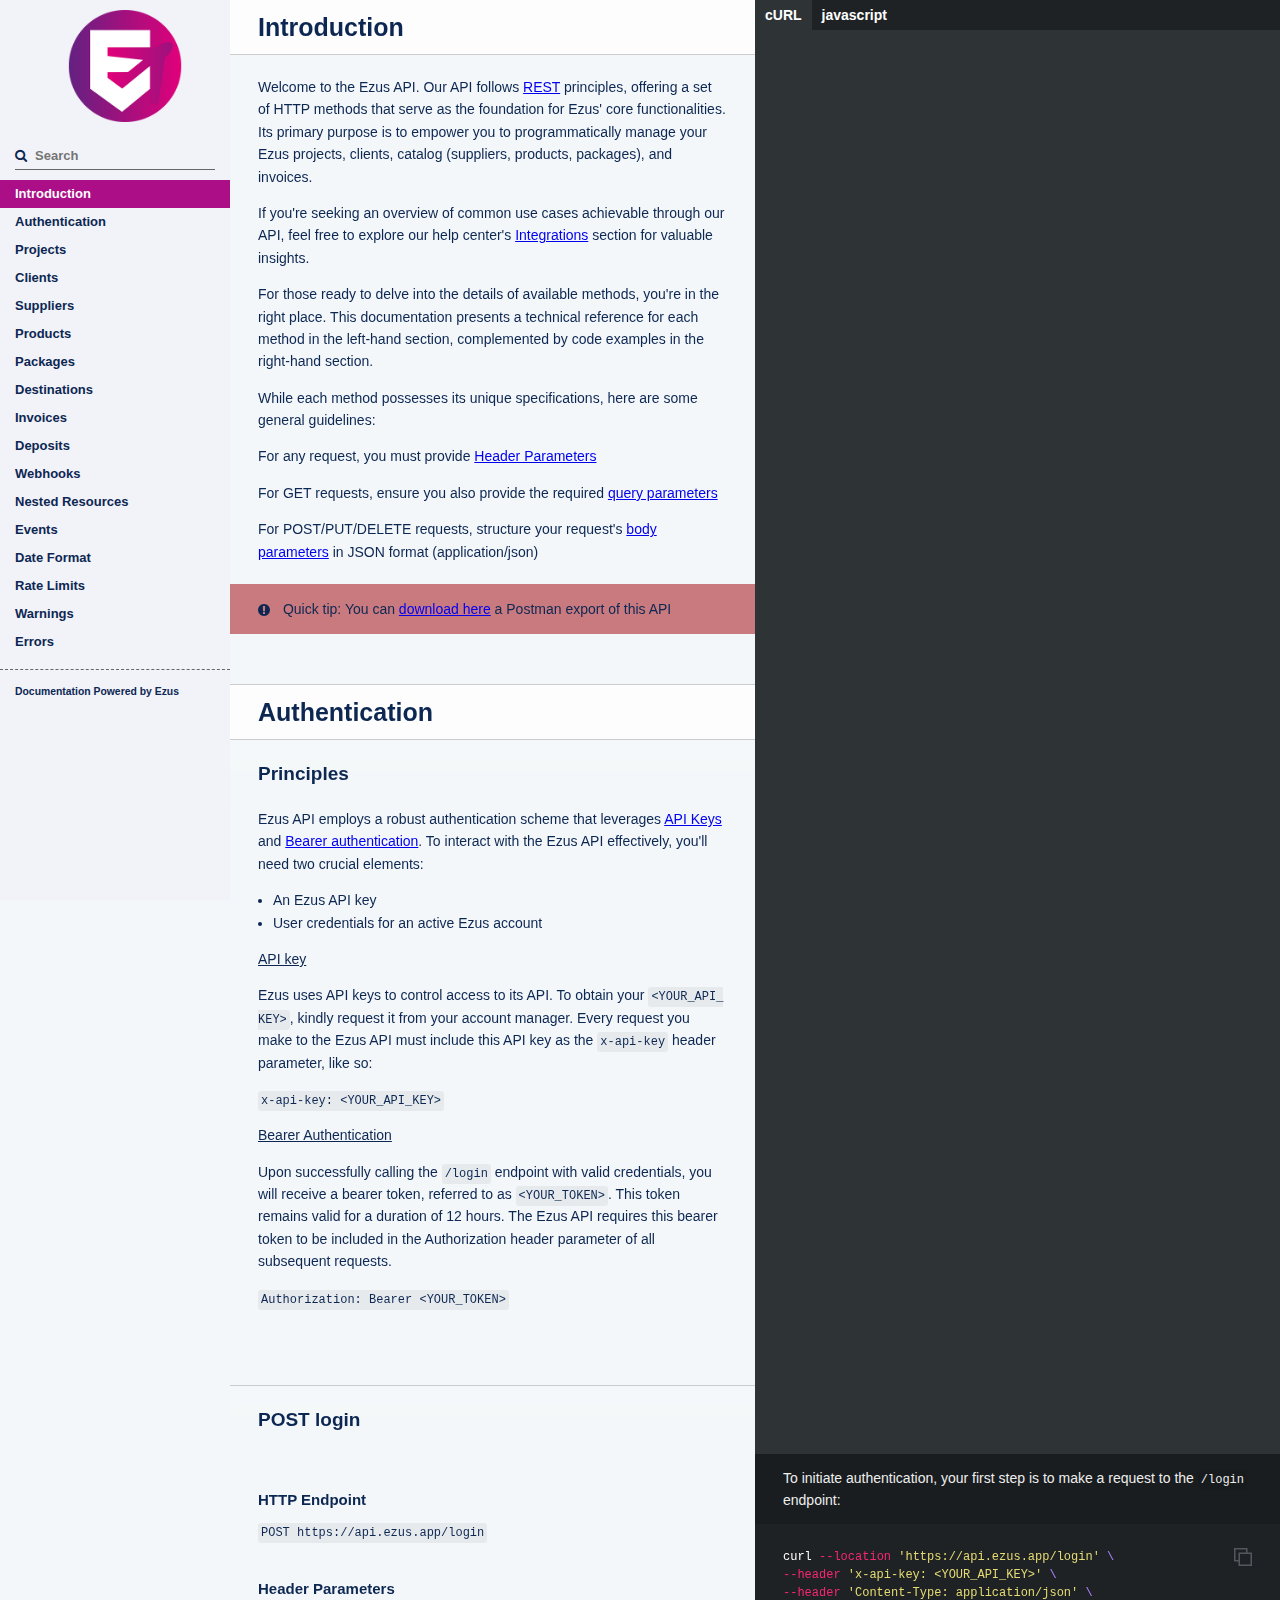
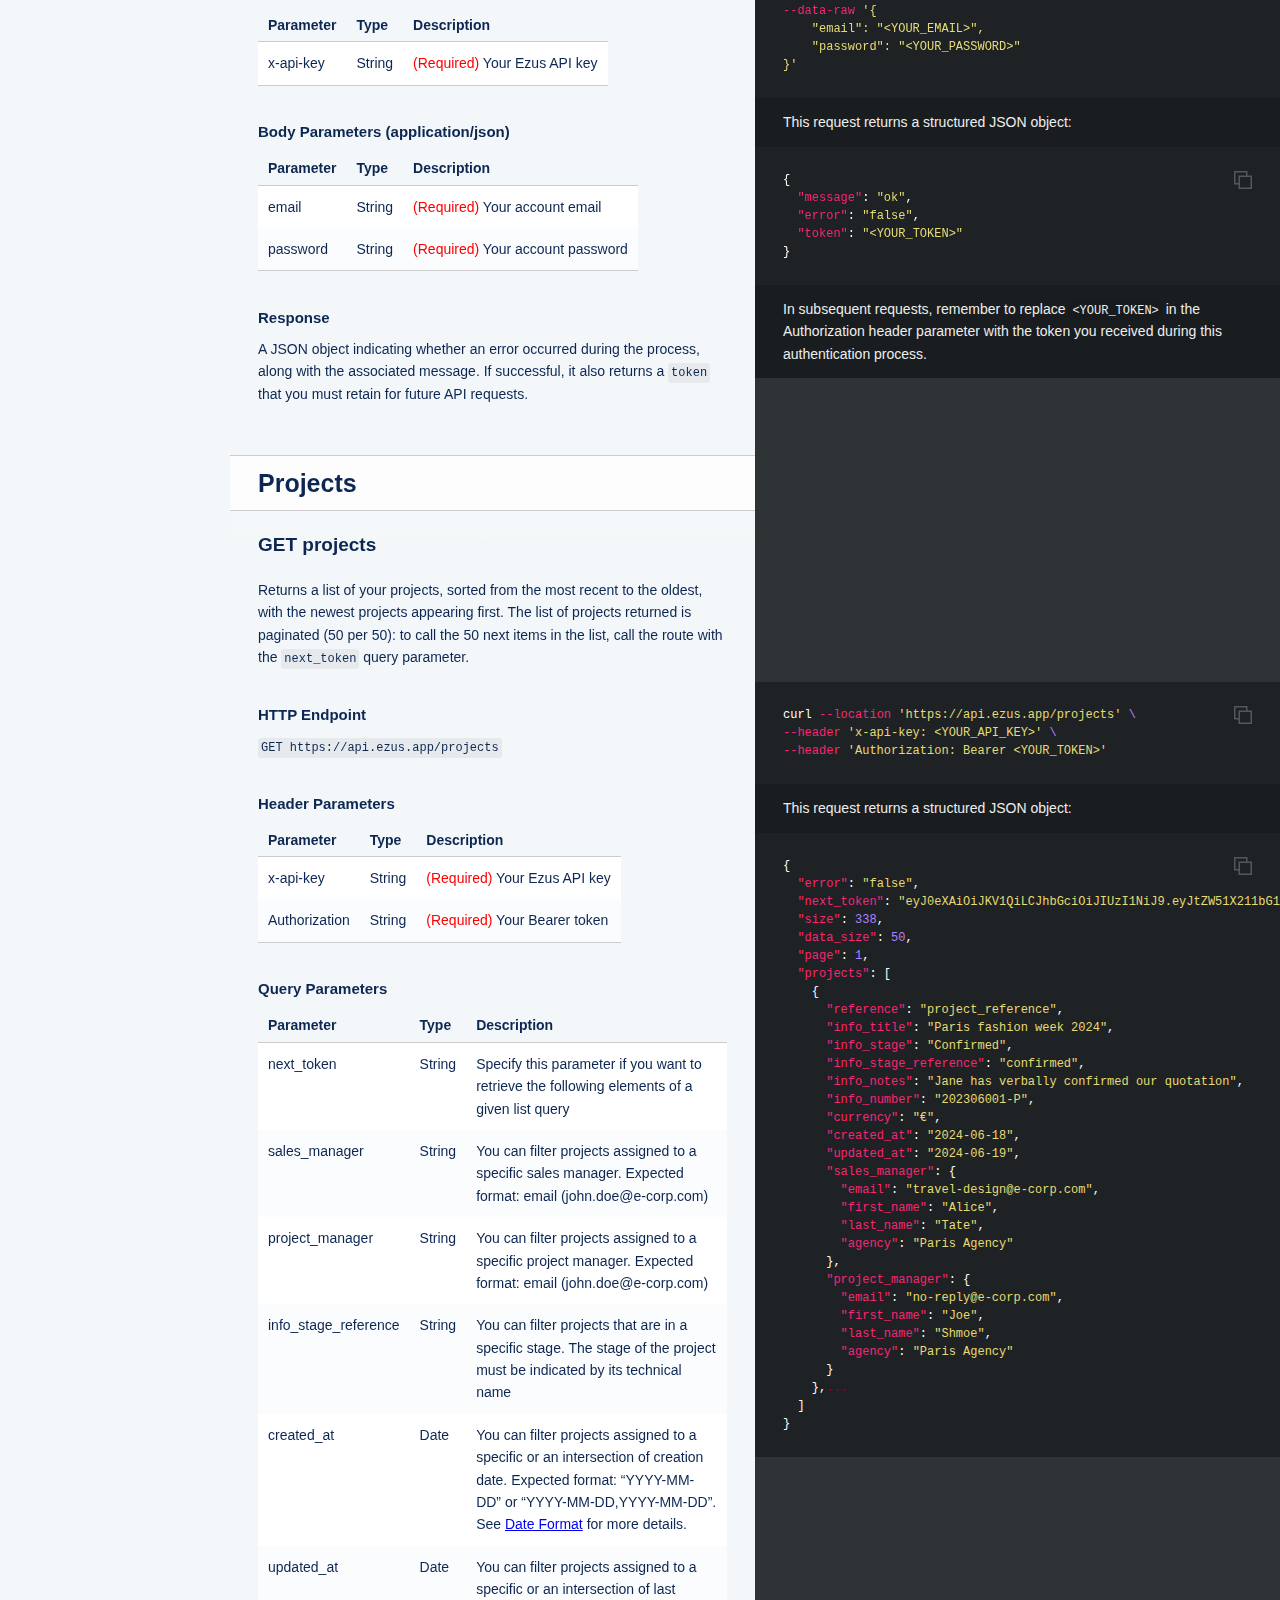
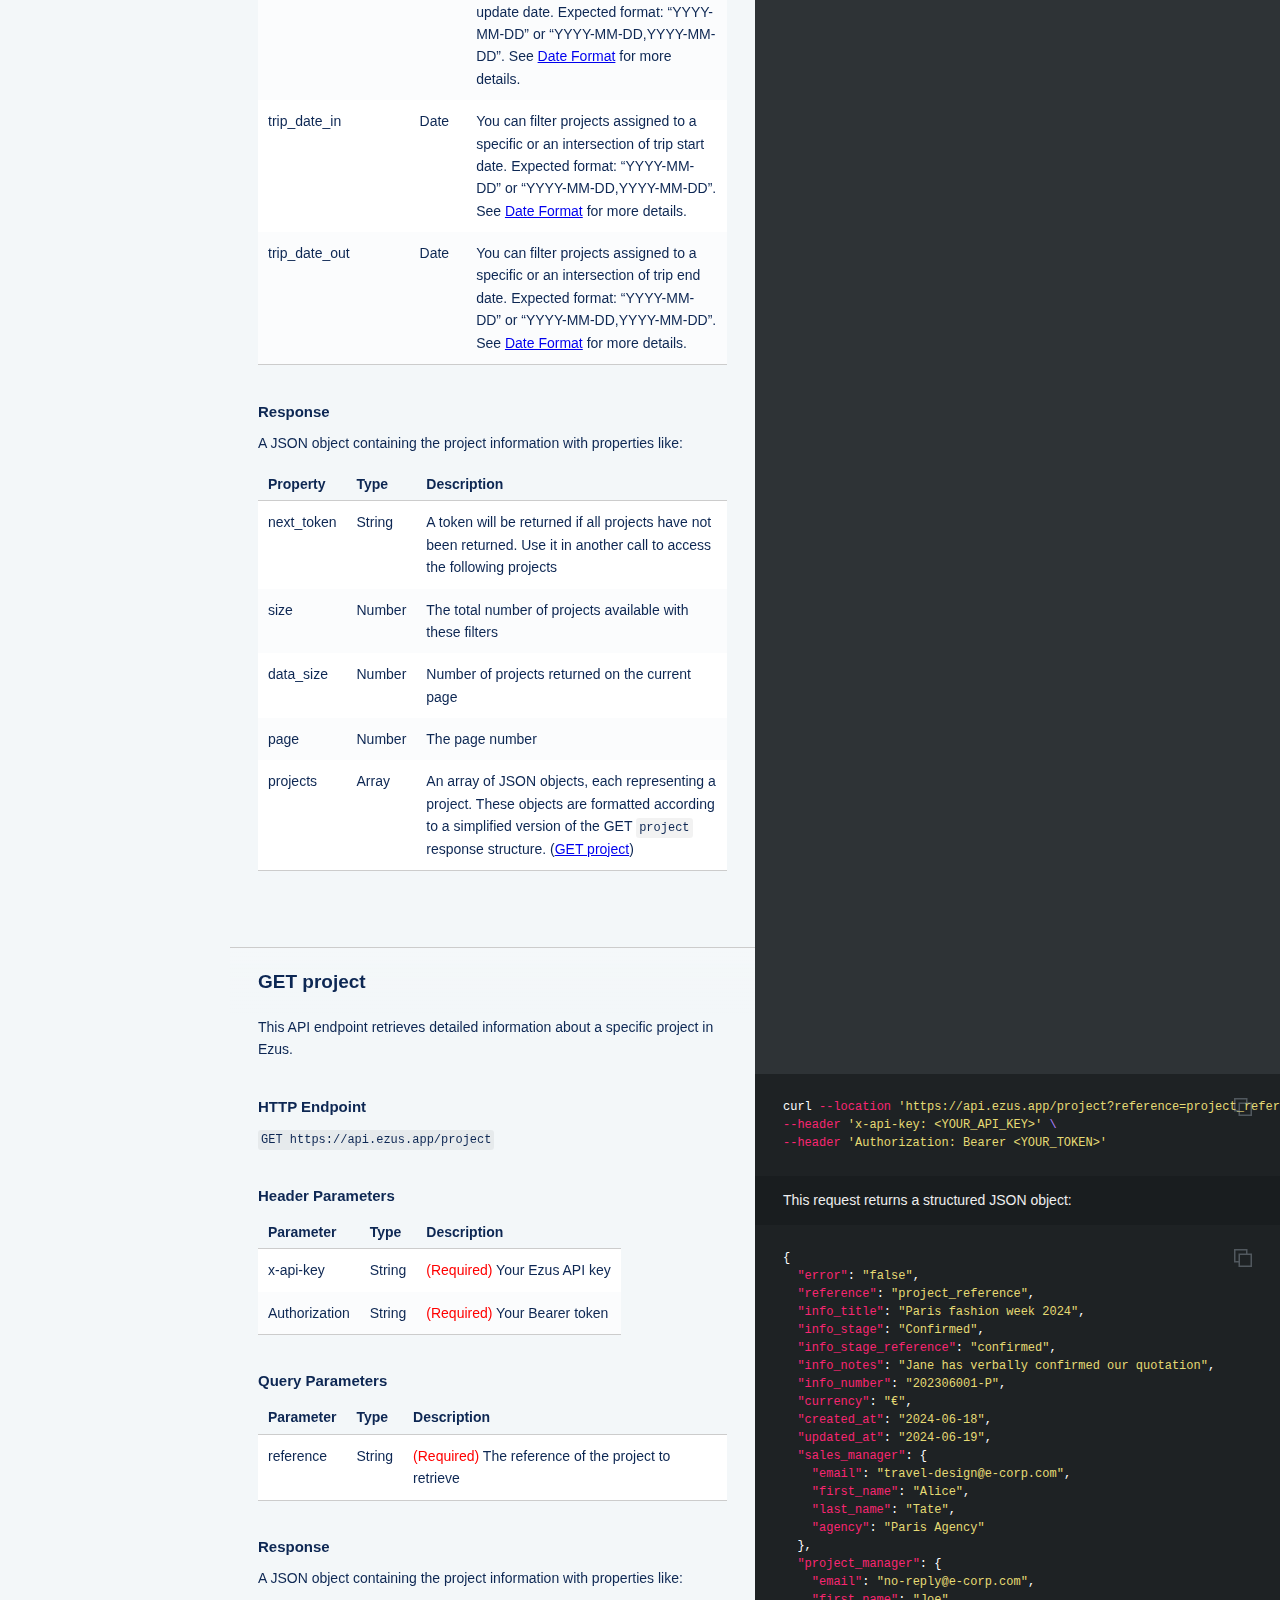
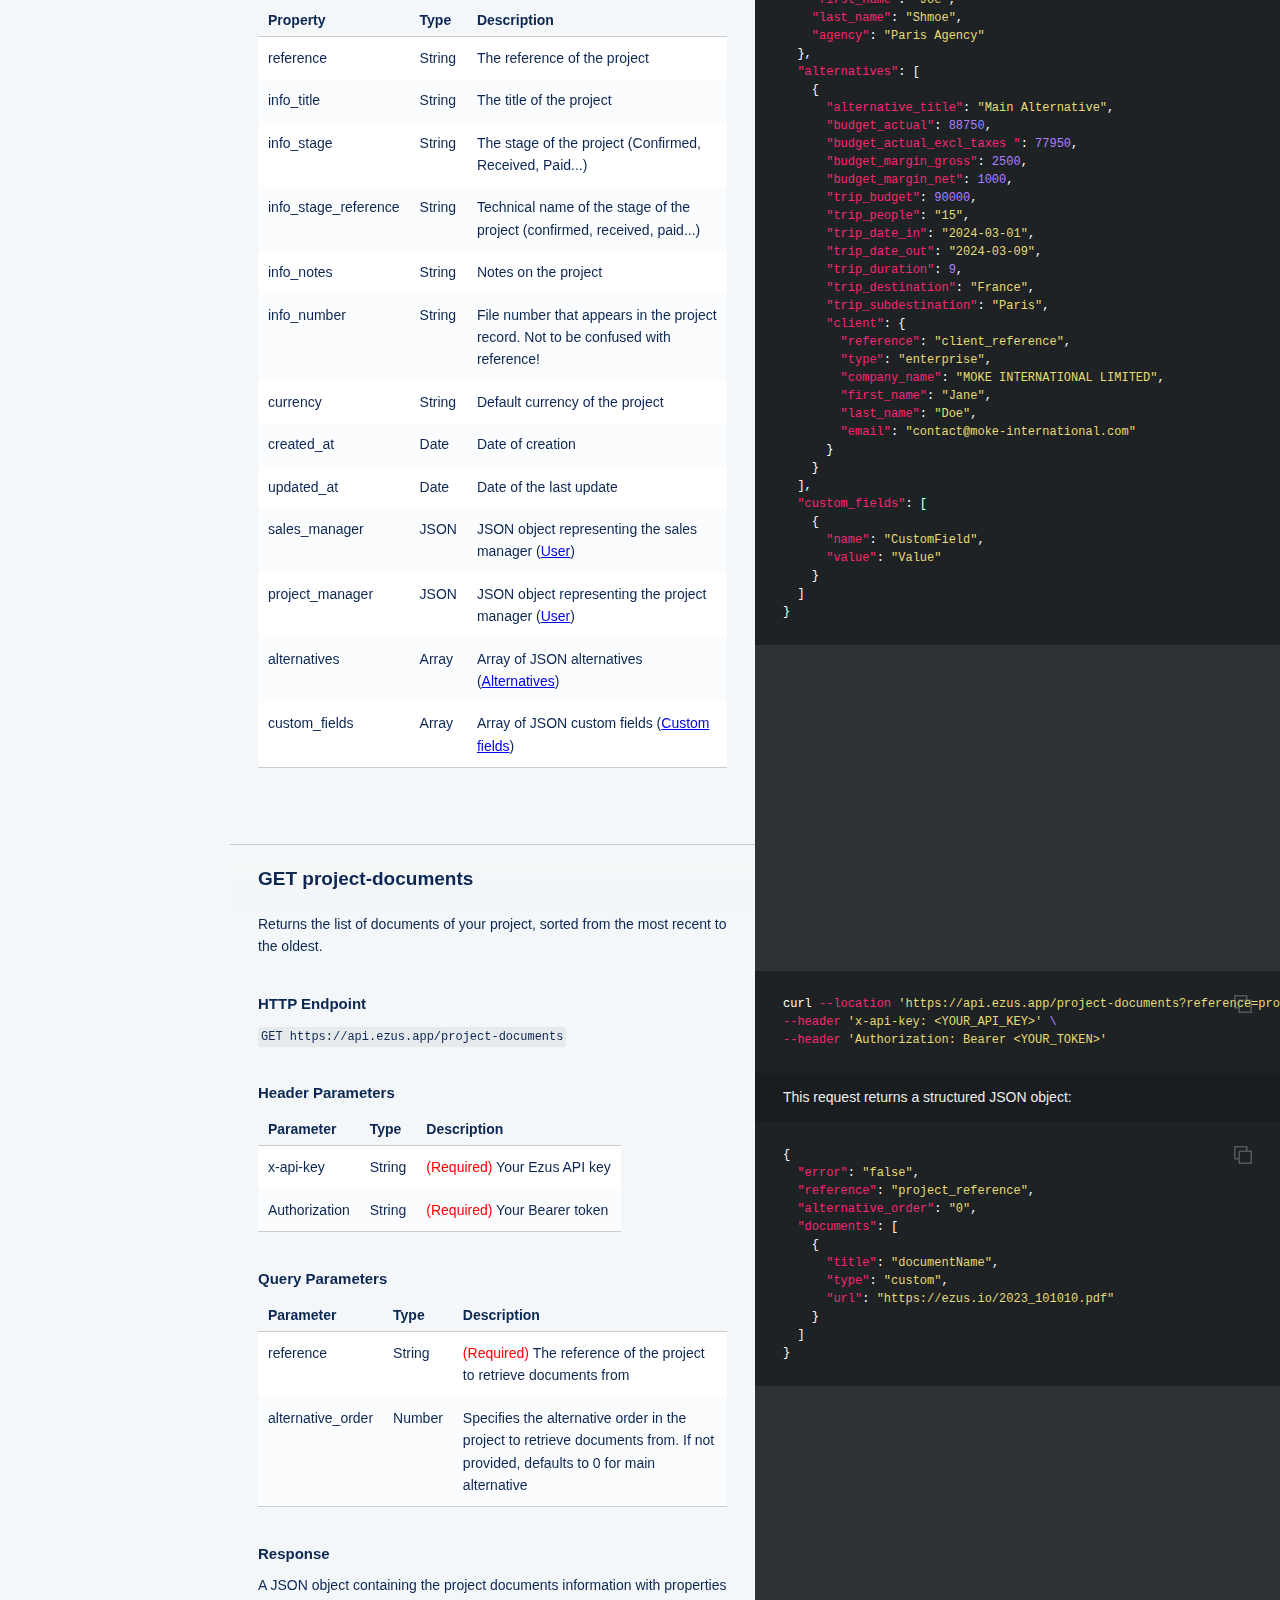
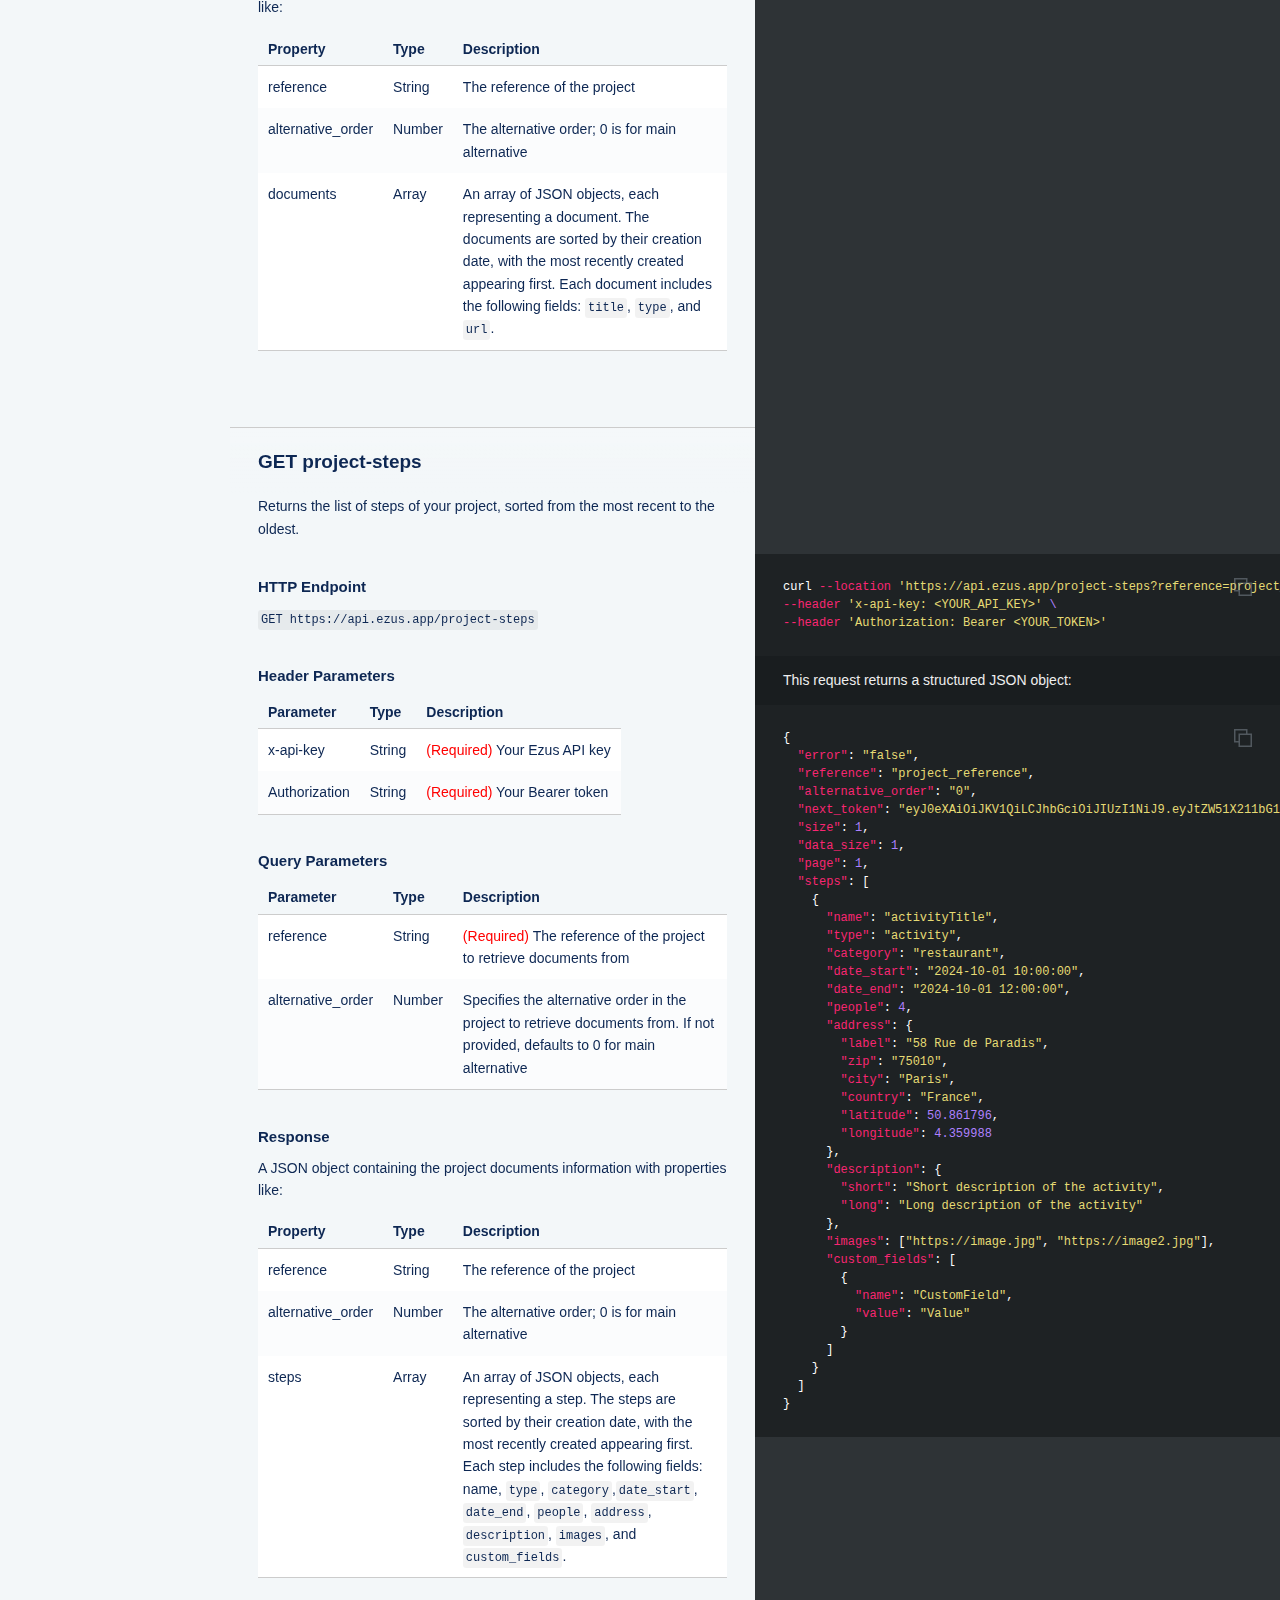
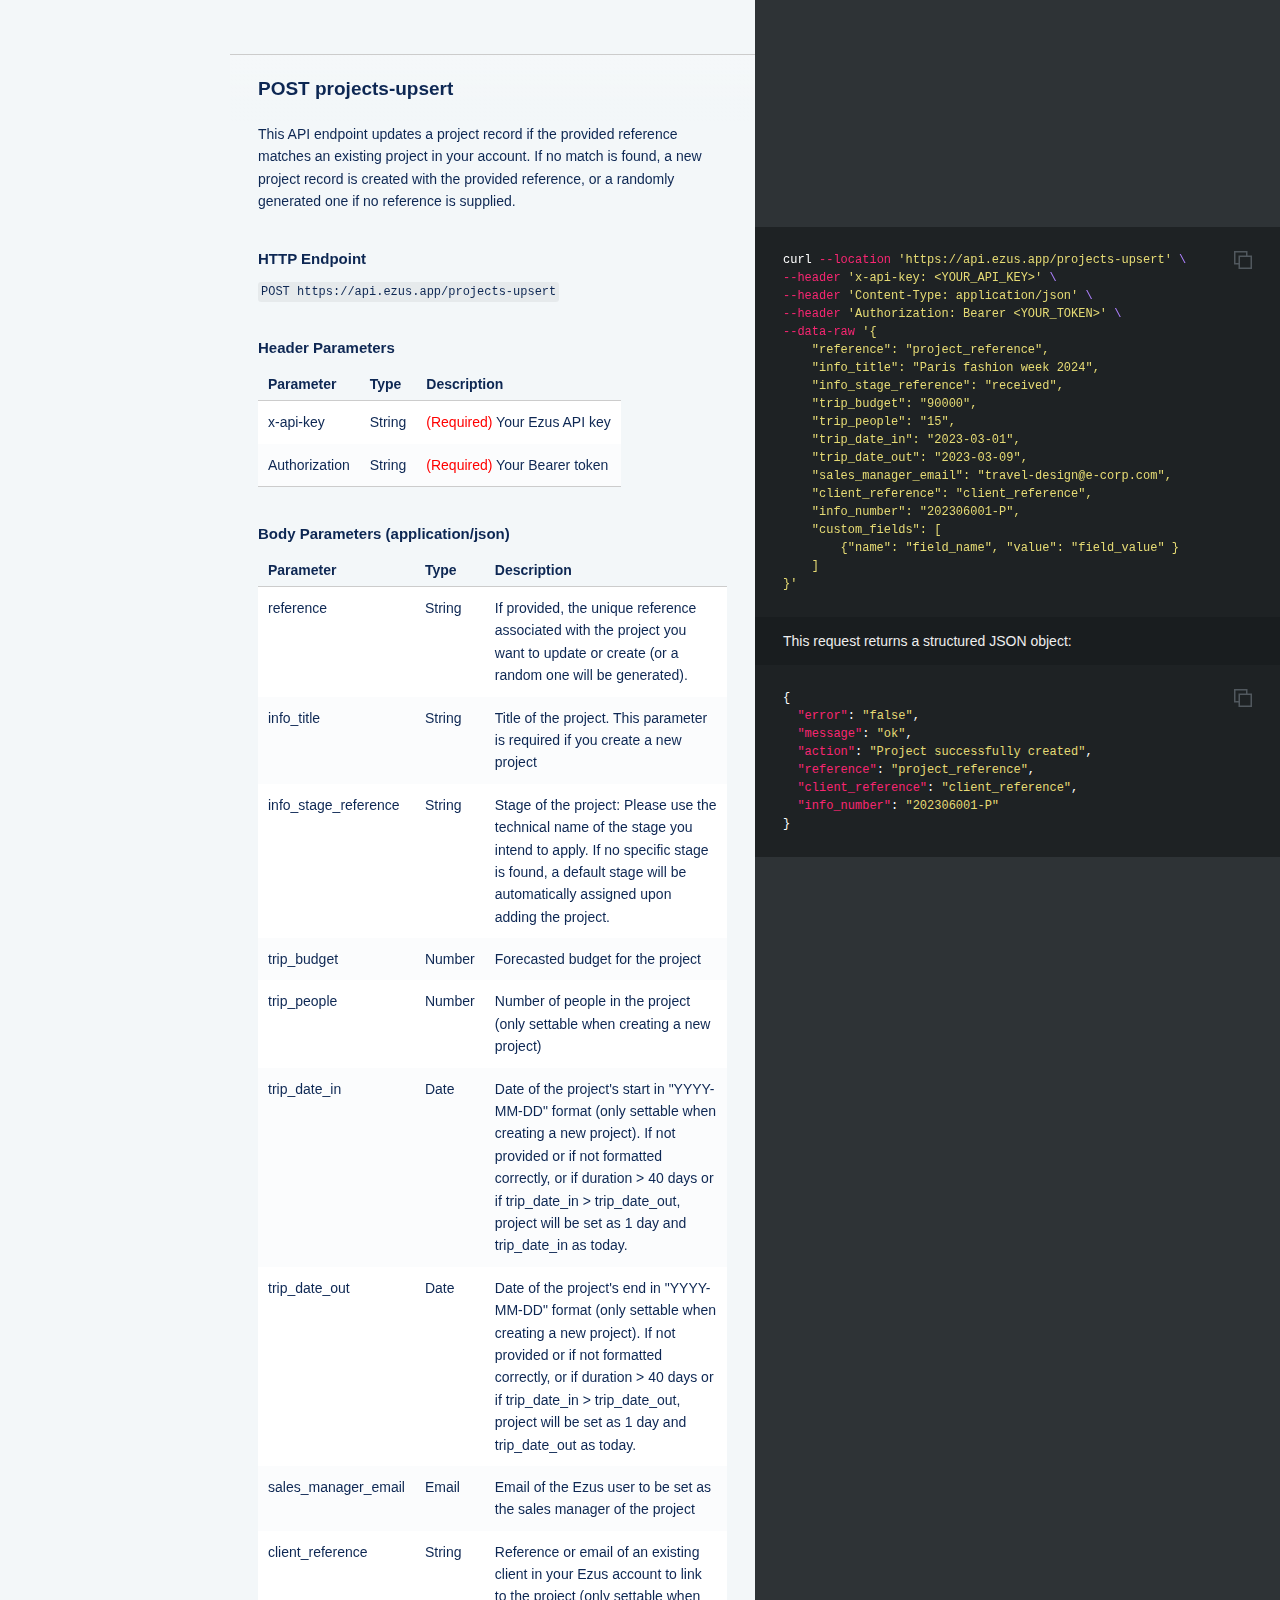
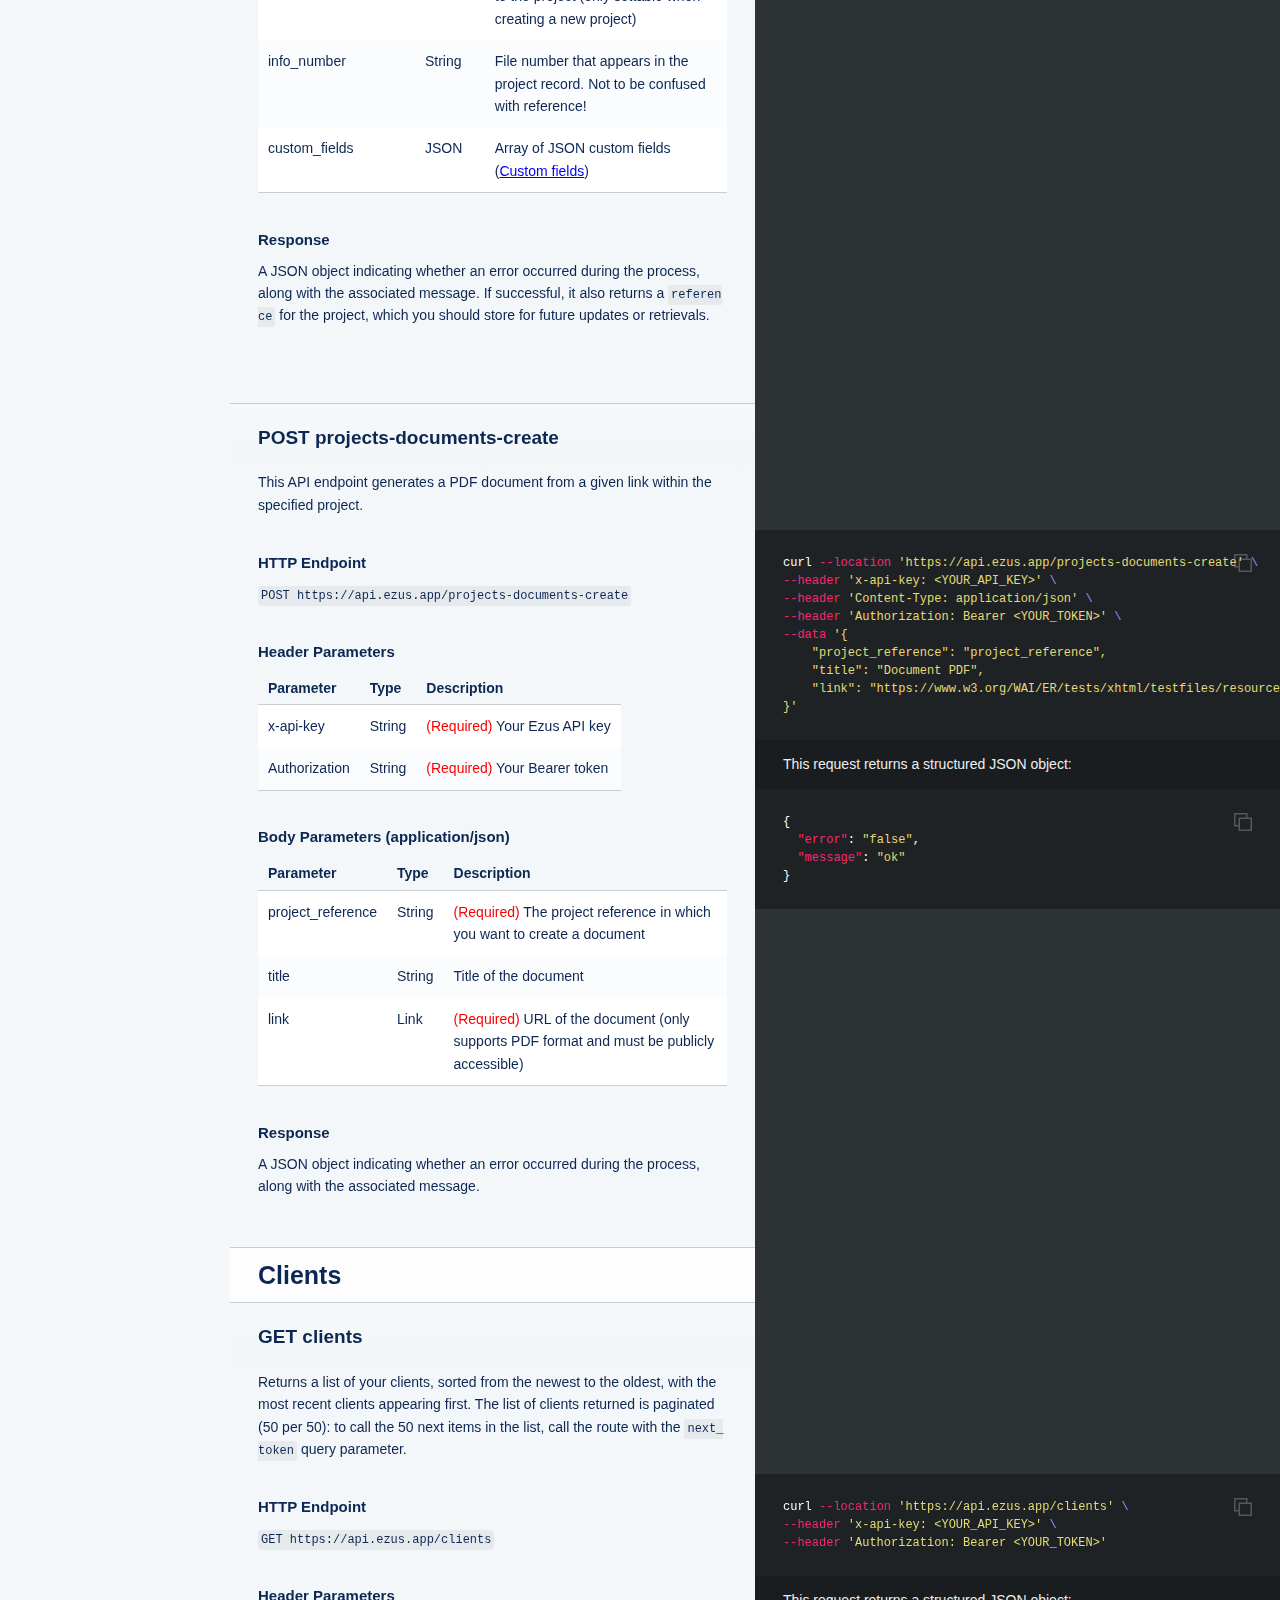
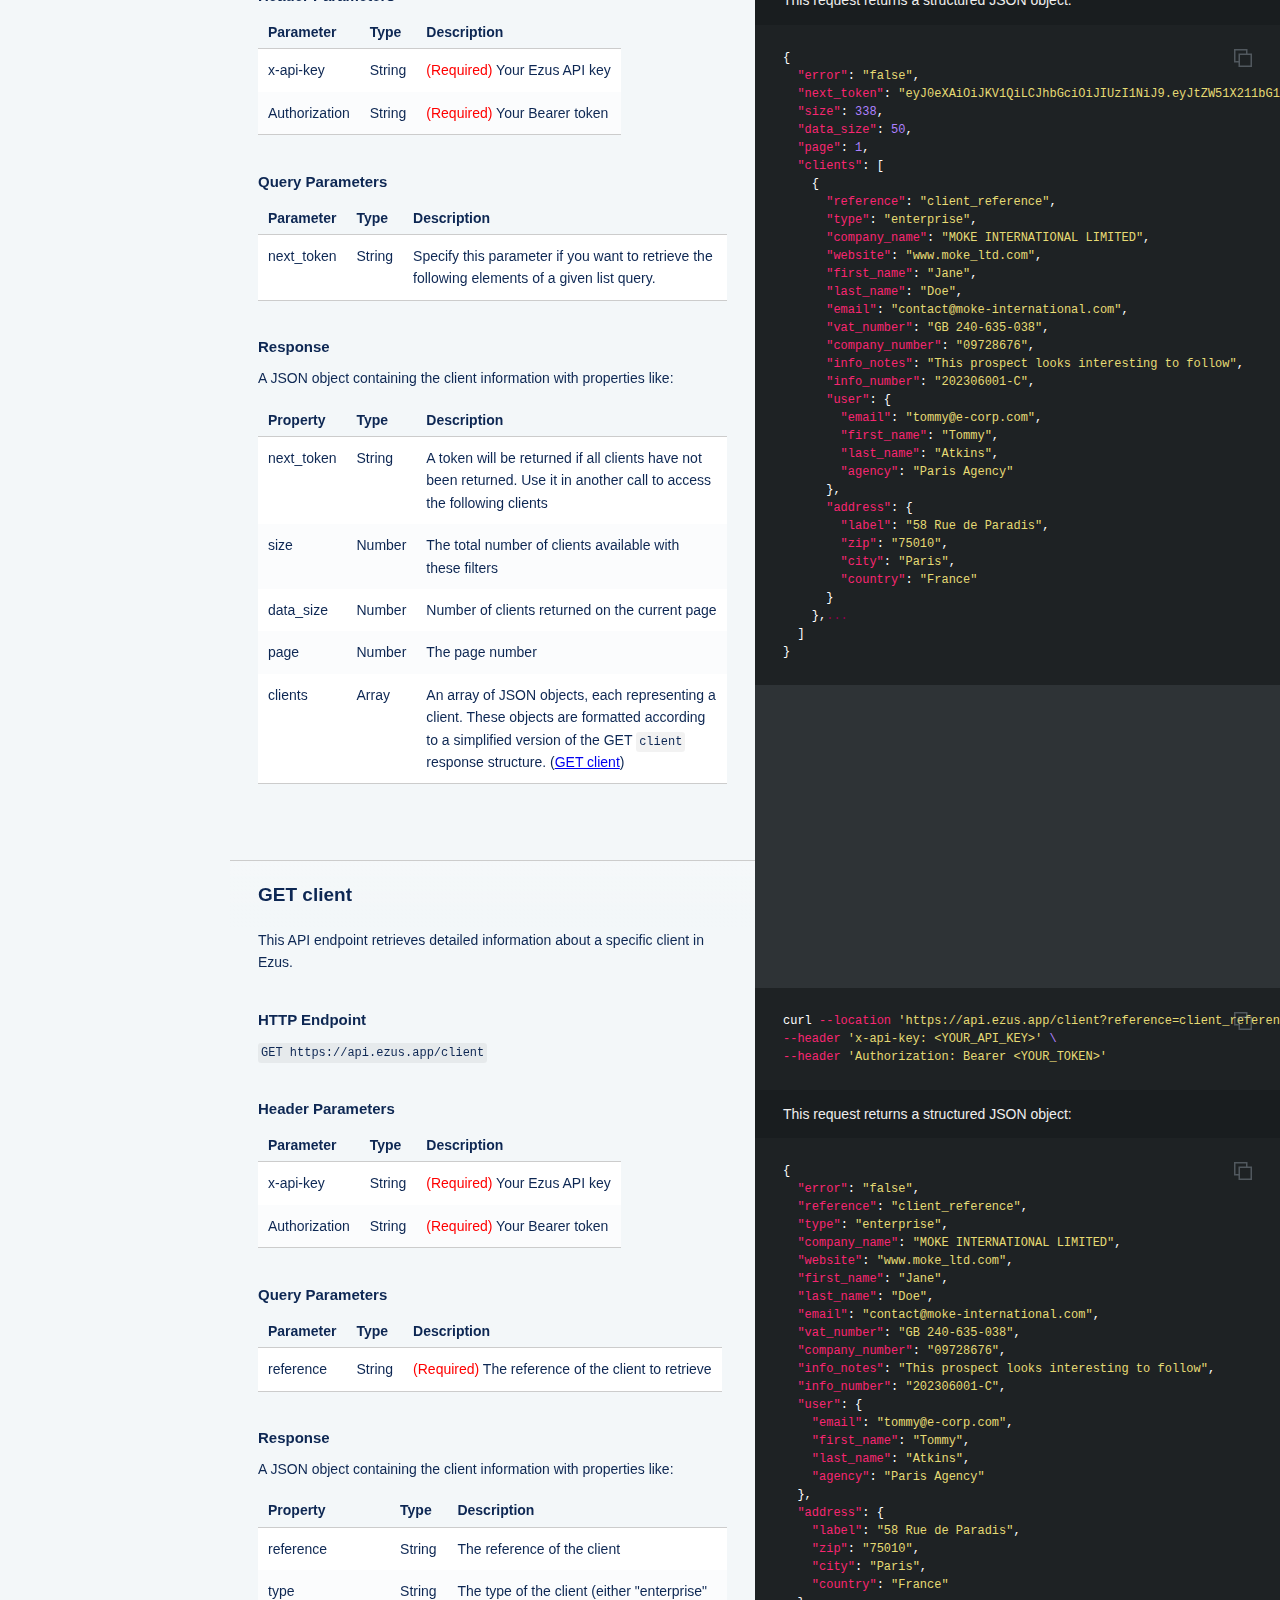
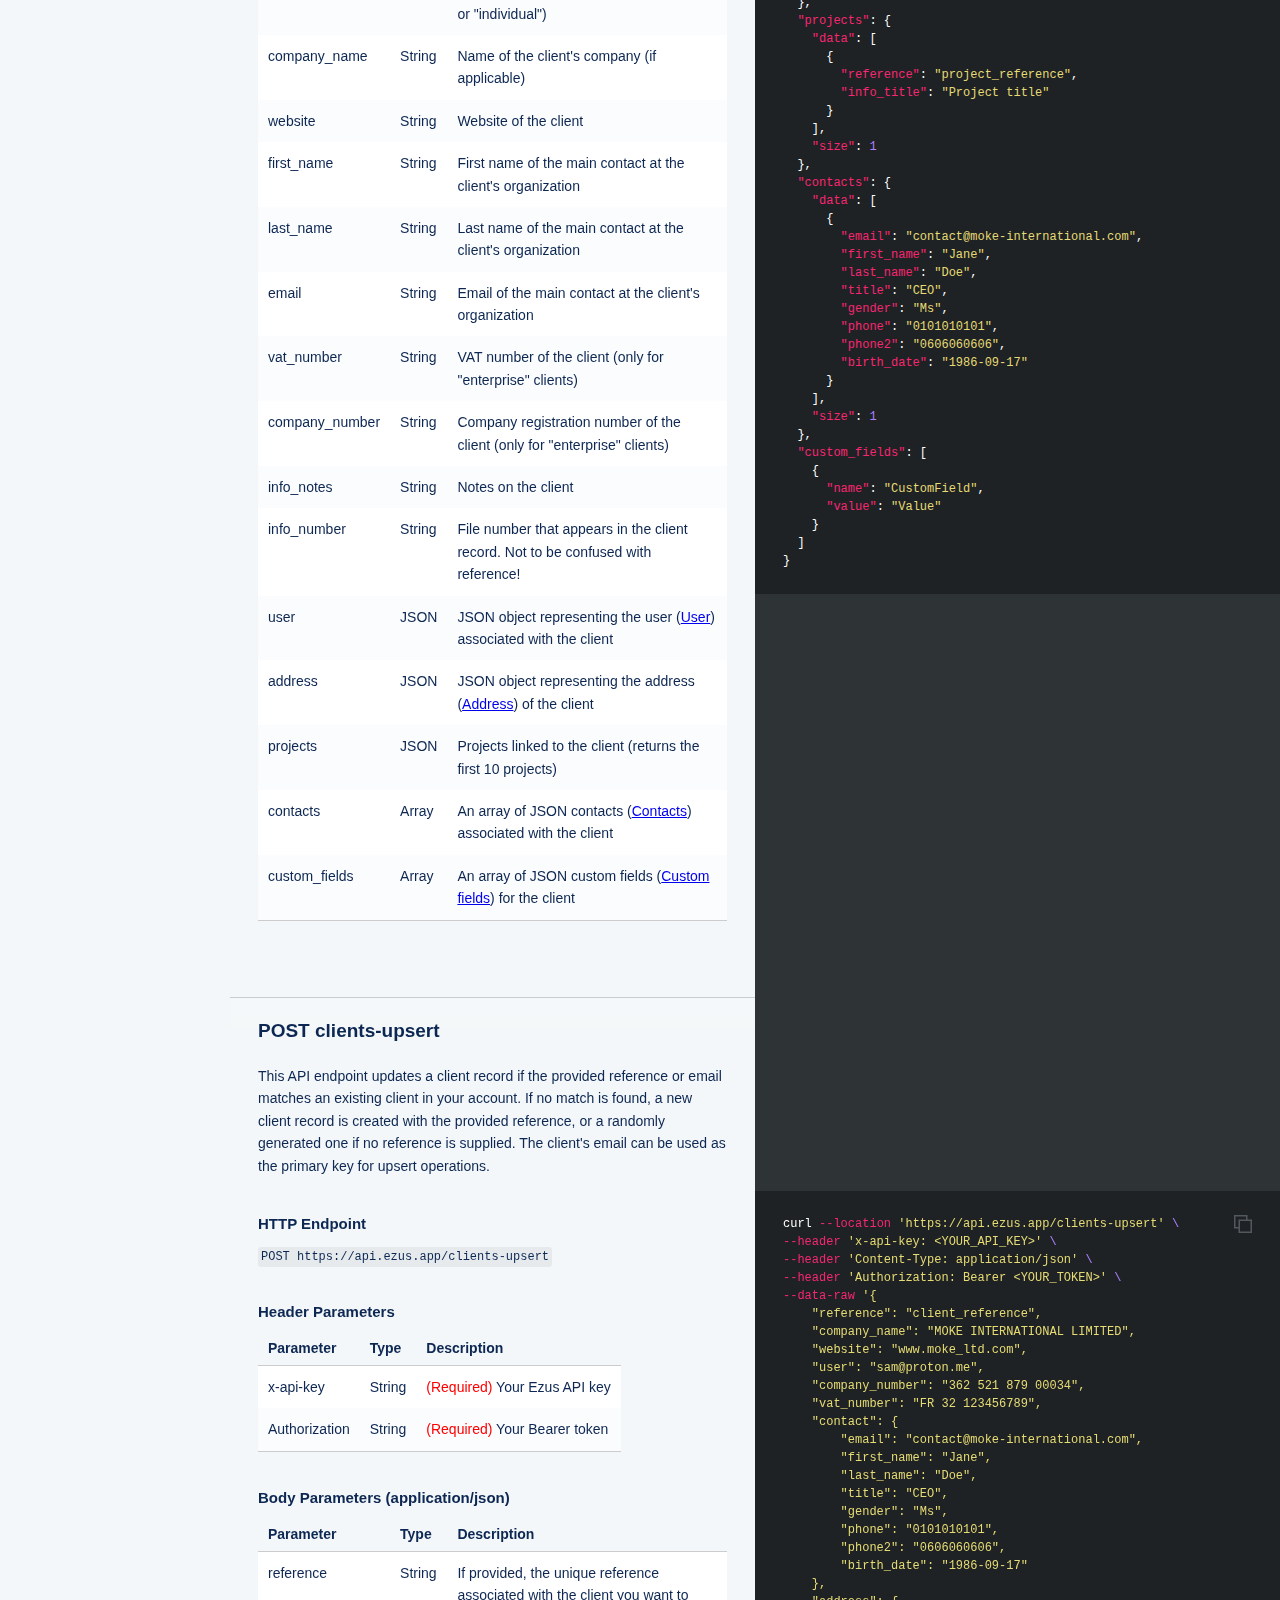
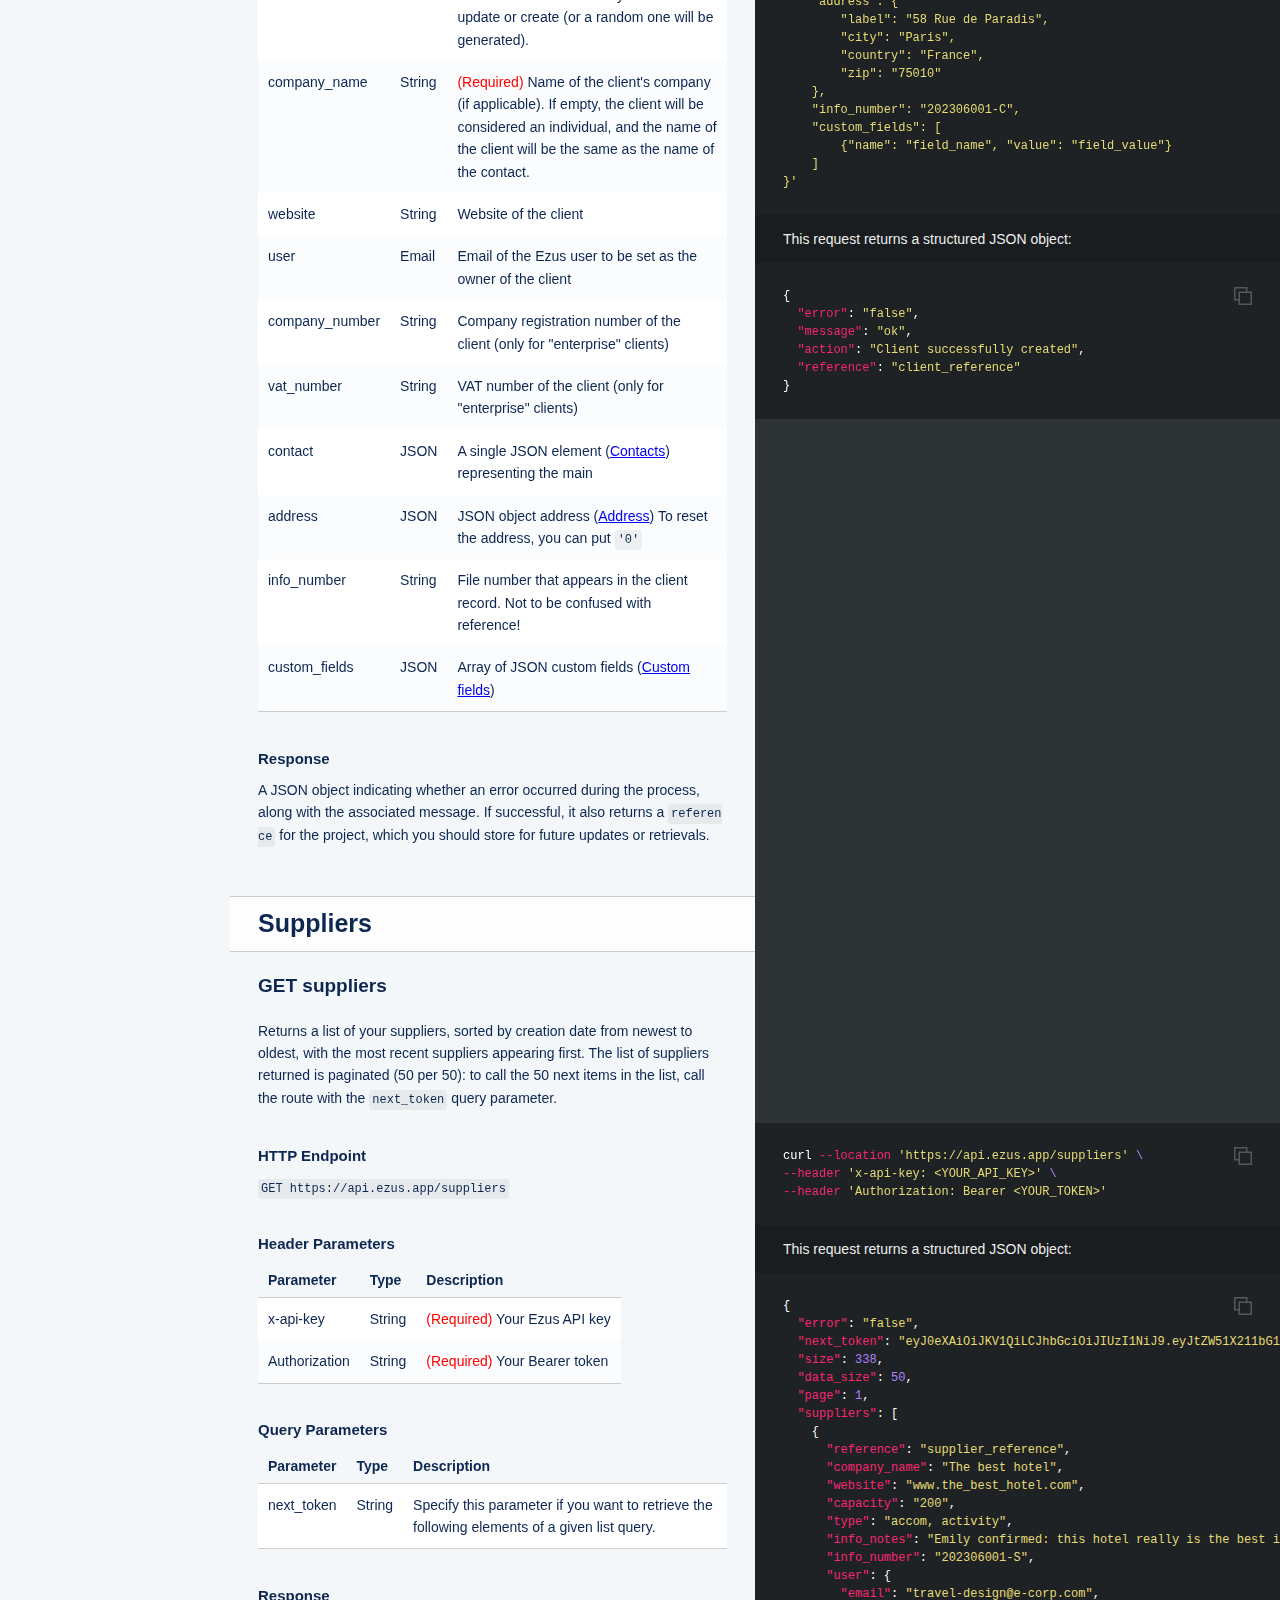
==== commit 96691279: "deploy: be6fd45ec75762b46cad2942f2a7911c988957b7" ====
--- a/index.html
+++ b/index.html
@@ -1484,7 +1484,7 @@
       </span><span class="nl">"last_name"</span><span class="p">:</span><span class="w"> </span><span class="s2">"Doe"</span><span class="p">,</span><span class="w">
       </span><span class="nl">"email"</span><span class="p">:</span><span class="w"> </span><span class="s2">"contact@moke-international.com"</span><span class="p">,</span><span class="w">
       </span><span class="nl">"vat_number"</span><span class="p">:</span><span class="w"> </span><span class="s2">"GB 240-635-038"</span><span class="p">,</span><span class="w">
-      </span><span class="nl">"siret"</span><span class="p">:</span><span class="w"> </span><span class="s2">"09728676"</span><span class="p">,</span><span class="w">
+      </span><span class="nl">"company_number"</span><span class="p">:</span><span class="w"> </span><span class="s2">"09728676"</span><span class="p">,</span><span class="w">
       </span><span class="nl">"info_notes"</span><span class="p">:</span><span class="w"> </span><span class="s2">"This prospect looks interesting to follow"</span><span class="p">,</span><span class="w">
       </span><span class="nl">"info_number"</span><span class="p">:</span><span class="w"> </span><span class="s2">"202306001-C"</span><span class="p">,</span><span class="w">
       </span><span class="nl">"user"</span><span class="p">:</span><span class="w"> </span><span class="p">{</span><span class="w">
@@ -1601,7 +1601,7 @@
   </span><span class="nl">"last_name"</span><span class="p">:</span><span class="w"> </span><span class="s2">"Doe"</span><span class="p">,</span><span class="w">
   </span><span class="nl">"email"</span><span class="p">:</span><span class="w"> </span><span class="s2">"contact@moke-international.com"</span><span class="p">,</span><span class="w">
   </span><span class="nl">"vat_number"</span><span class="p">:</span><span class="w"> </span><span class="s2">"GB 240-635-038"</span><span class="p">,</span><span class="w">
-  </span><span class="nl">"siret"</span><span class="p">:</span><span class="w"> </span><span class="s2">"09728676"</span><span class="p">,</span><span class="w">
+  </span><span class="nl">"company_number"</span><span class="p">:</span><span class="w"> </span><span class="s2">"09728676"</span><span class="p">,</span><span class="w">
   </span><span class="nl">"info_notes"</span><span class="p">:</span><span class="w"> </span><span class="s2">"This prospect looks interesting to follow"</span><span class="p">,</span><span class="w">
   </span><span class="nl">"info_number"</span><span class="p">:</span><span class="w"> </span><span class="s2">"202306001-C"</span><span class="p">,</span><span class="w">
   </span><span class="nl">"user"</span><span class="p">:</span><span class="w"> </span><span class="p">{</span><span class="w">
@@ -1733,7 +1733,7 @@
 <td>VAT number of the client (only for &quot;enterprise&quot; clients)</td>
 </tr>
 <tr>
-<td>siret</td>
+<td>company_number</td>
 <td>String</td>
 <td>Company registration number of the client (only for &quot;enterprise&quot; clients)</td>
 </tr>
@@ -5376,7 +5376,7 @@
 </tr>
 </tbody></table>
 <h2 id='clients-updated'>clients.updated</h2>
-<p>This event is triggered whenever a client is updated. This event is triggered only by specific fields within clients, including: <code>company_name</code>, <code>website</code>, <code>vat_number</code>, <code>siret</code>, <code>info_notes</code>, <code>info_number</code> and <code>user</code>.</p>
+<p>This event is triggered whenever a client is updated. This event is triggered only by specific fields within clients, including: <code>company_name</code>, <code>website</code>, <code>vat_number</code>, <code>company_number</code>, <code>info_notes</code>, <code>info_number</code> and <code>user</code>.</p>
 <div class="highlight"><pre class="highlight json tab-json"><code><span class="p">{</span><span class="w">
   </span><span class="nl">"data"</span><span class="p">:</span><span class="w"> </span><span class="p">{</span><span class="w">
     </span><span class="nl">"reference"</span><span class="p">:</span><span class="w"> </span><span class="s2">"client_reference"</span><span class="p">,</span><span class="w">
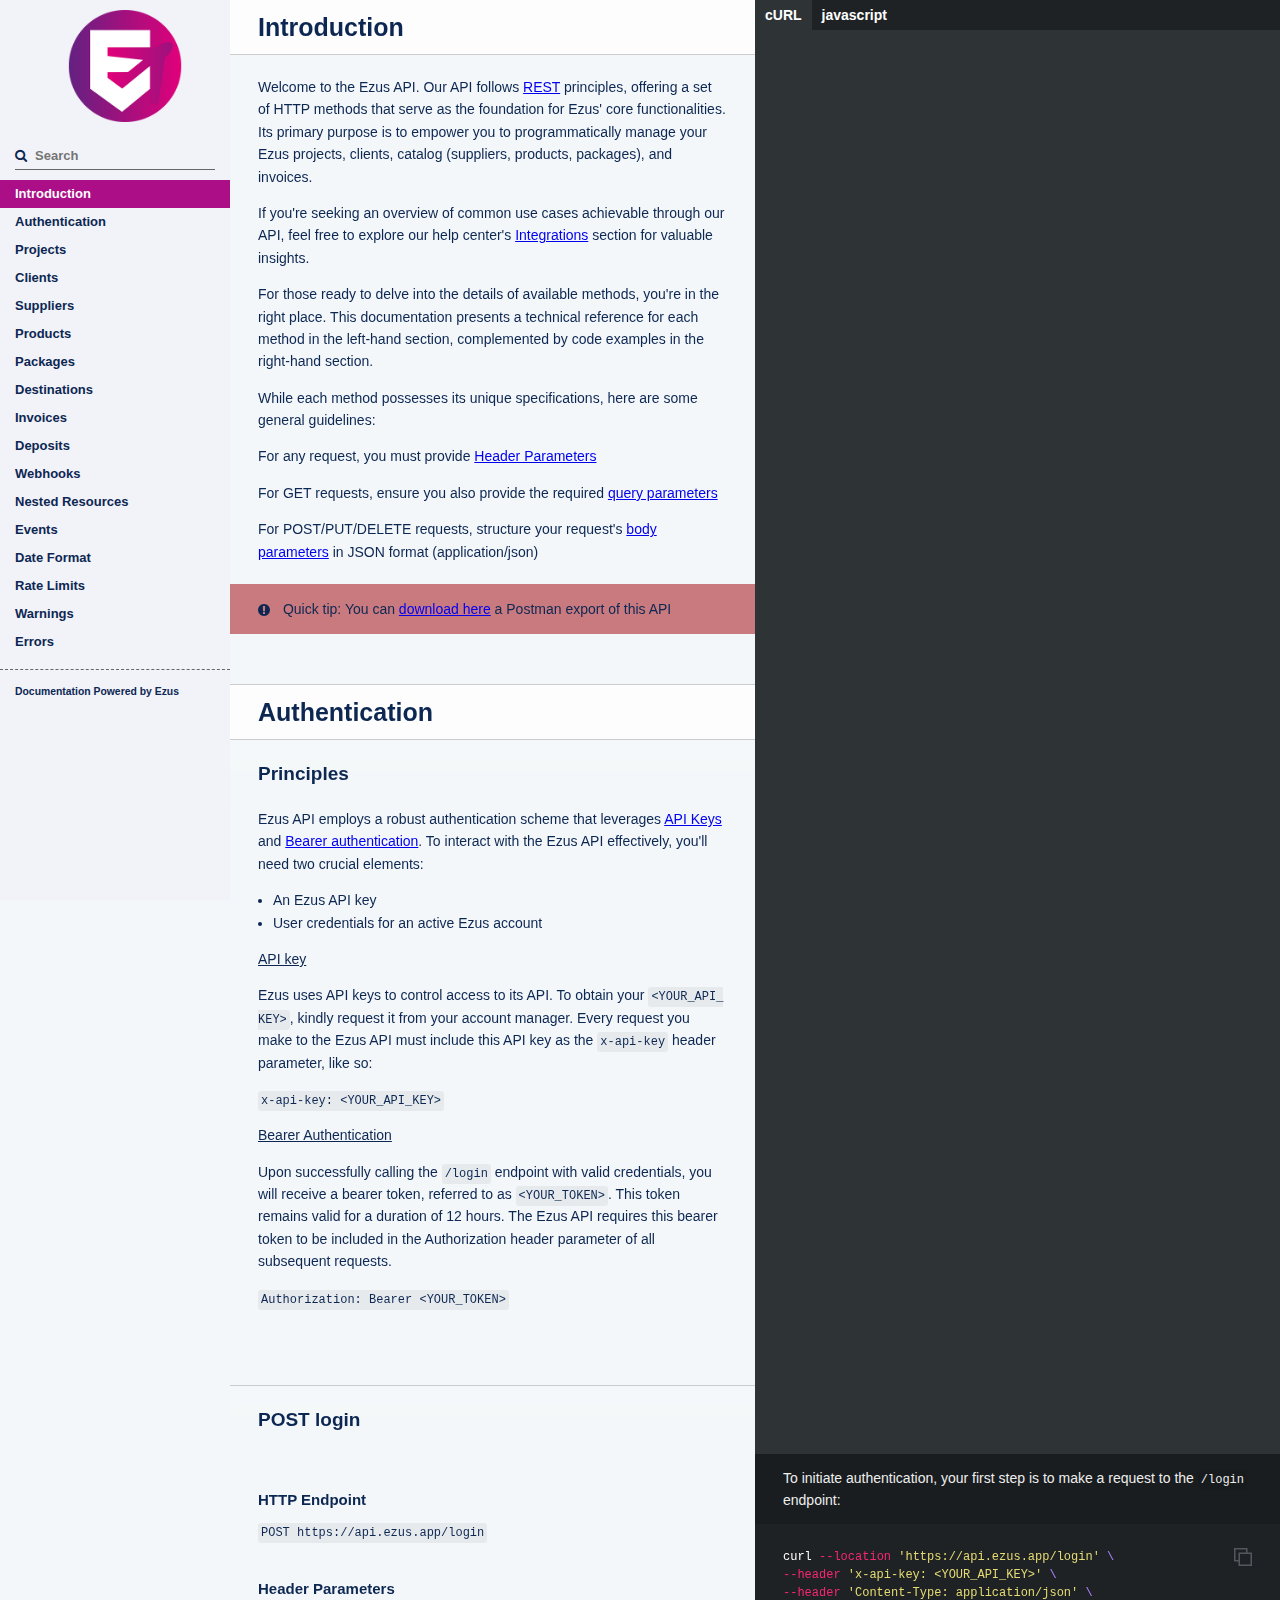
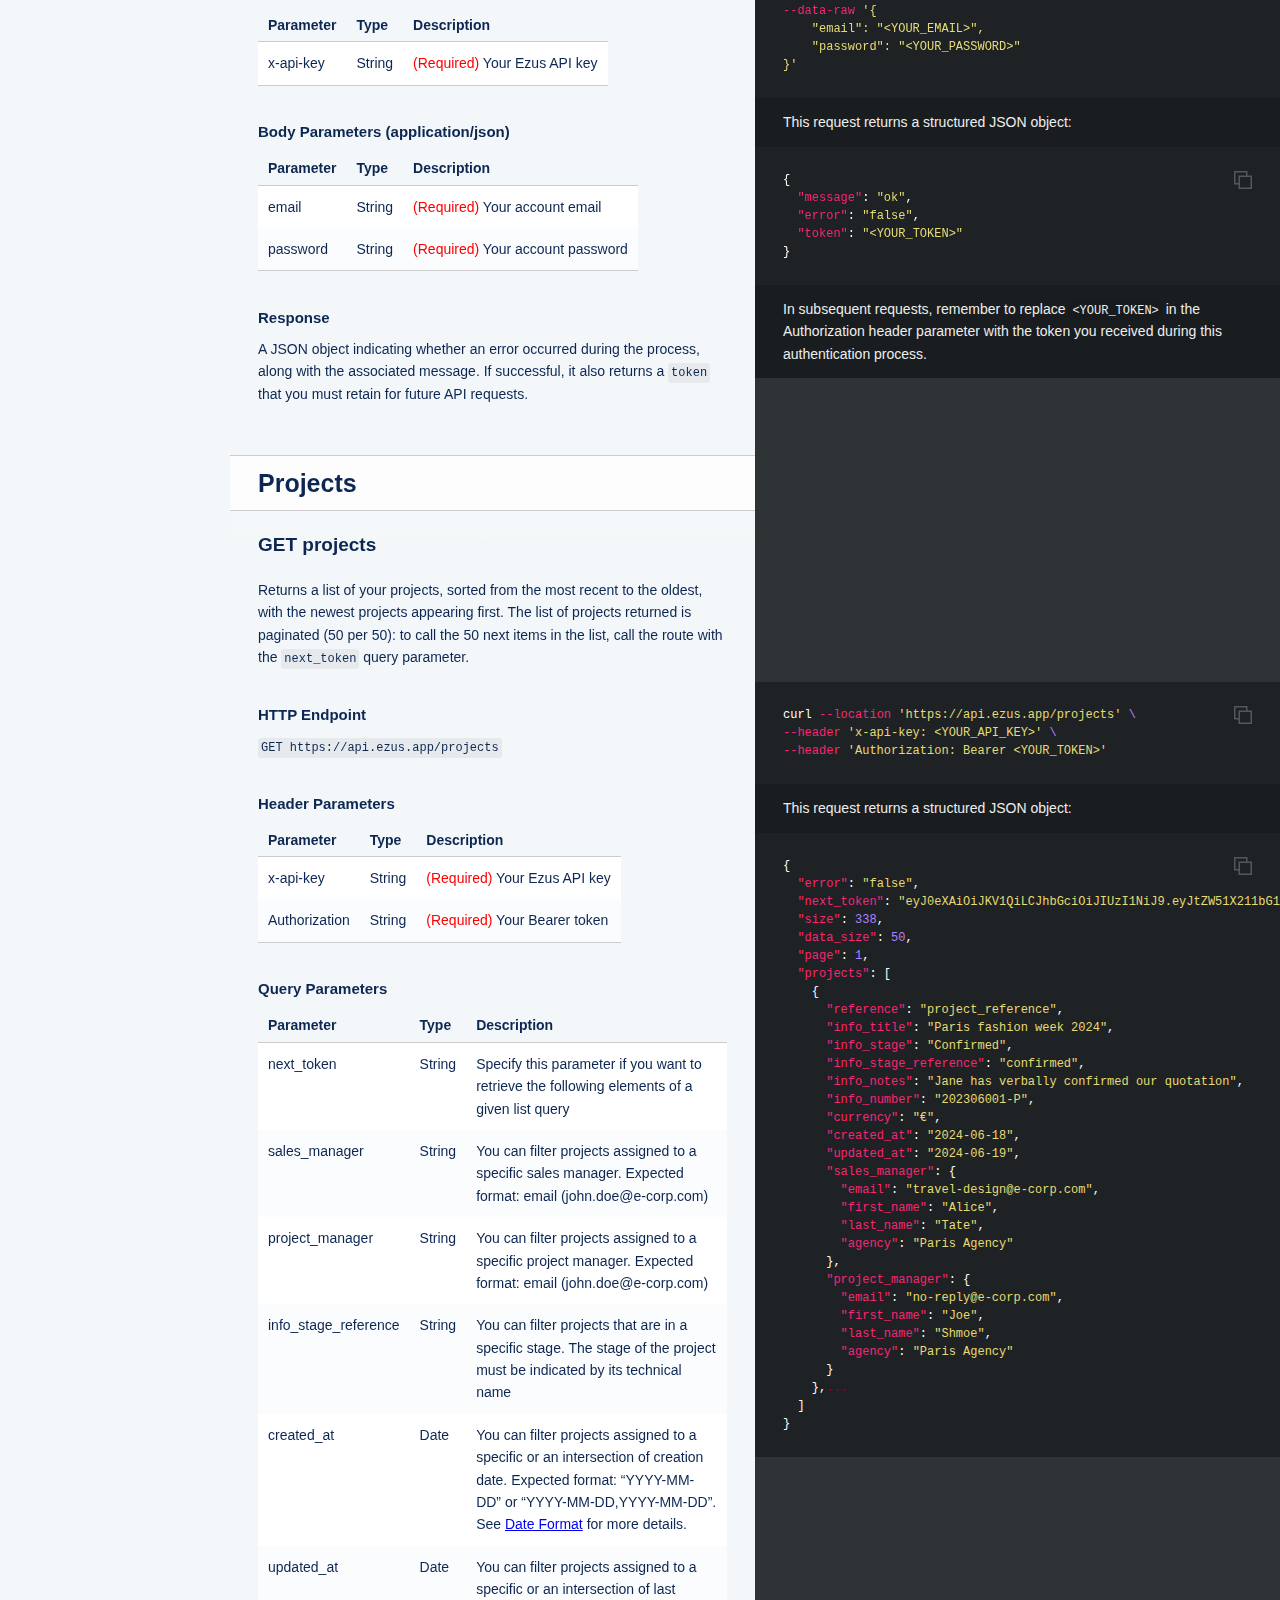
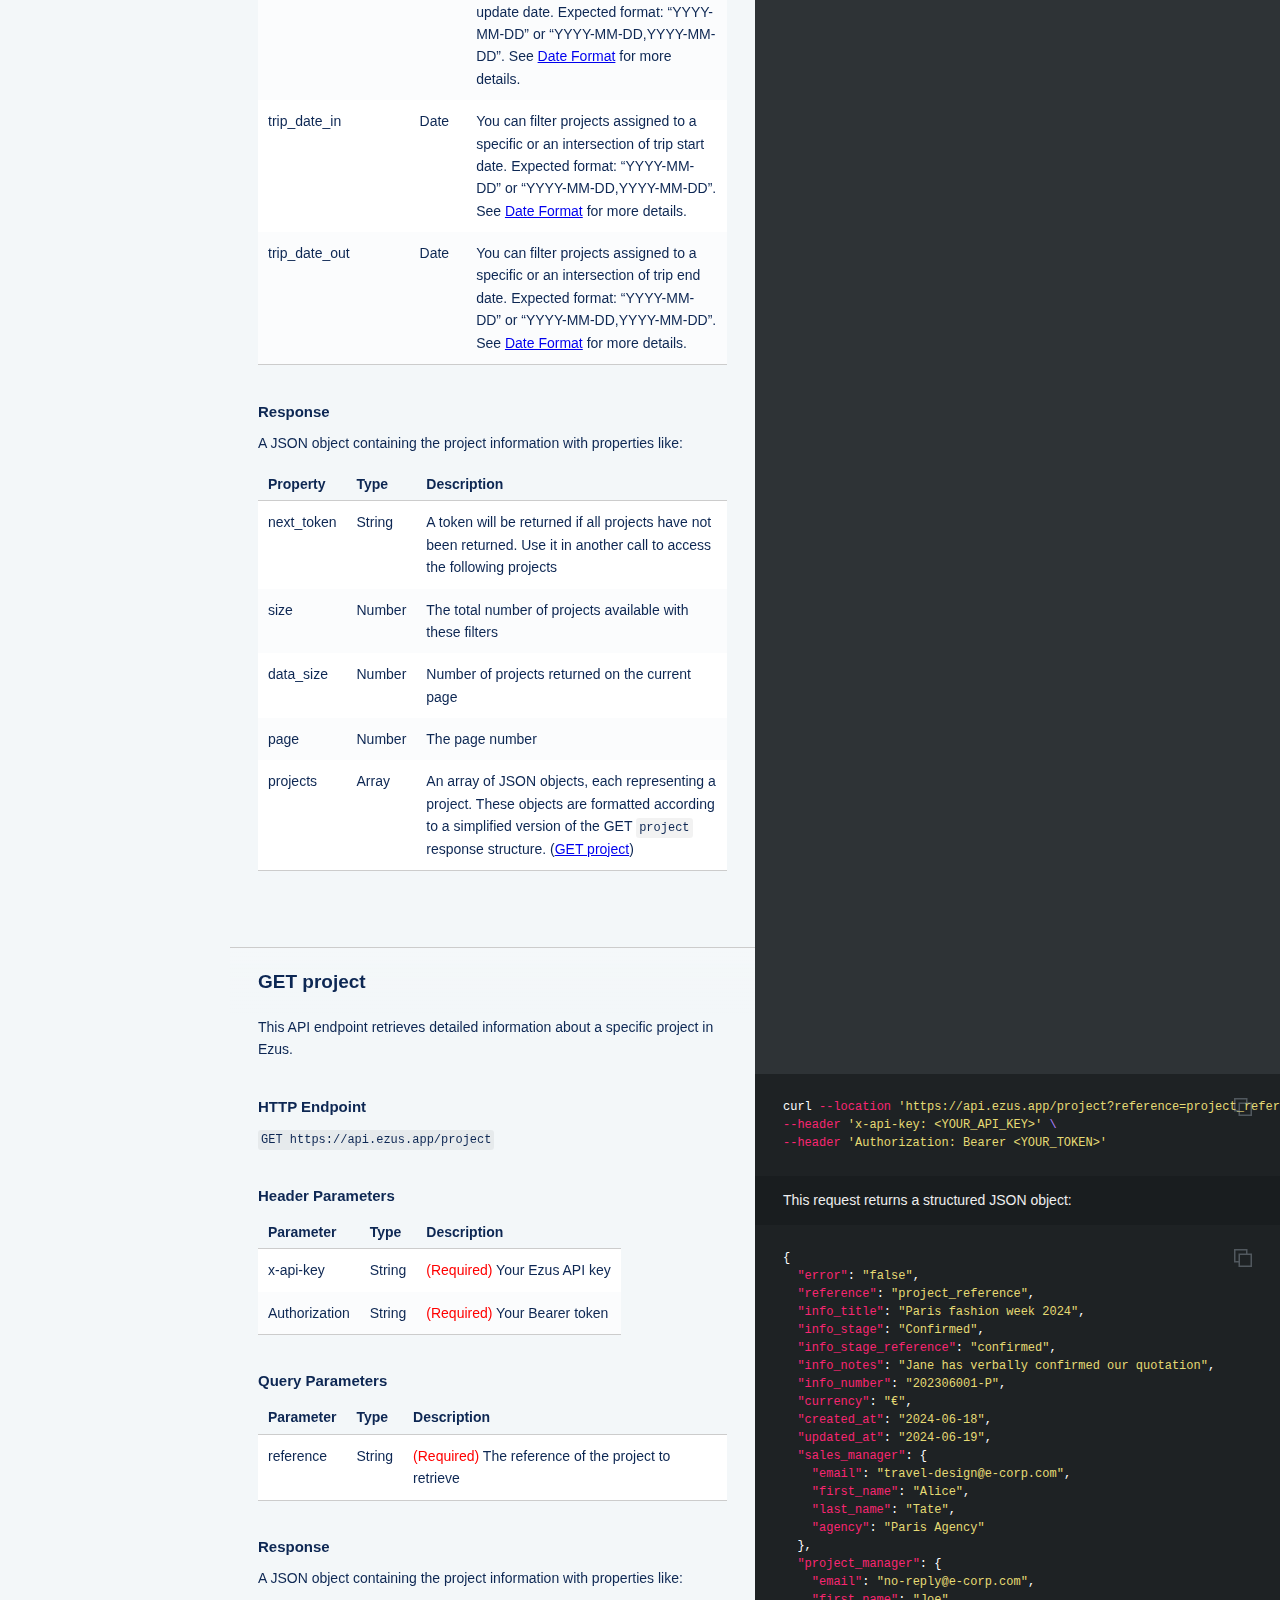
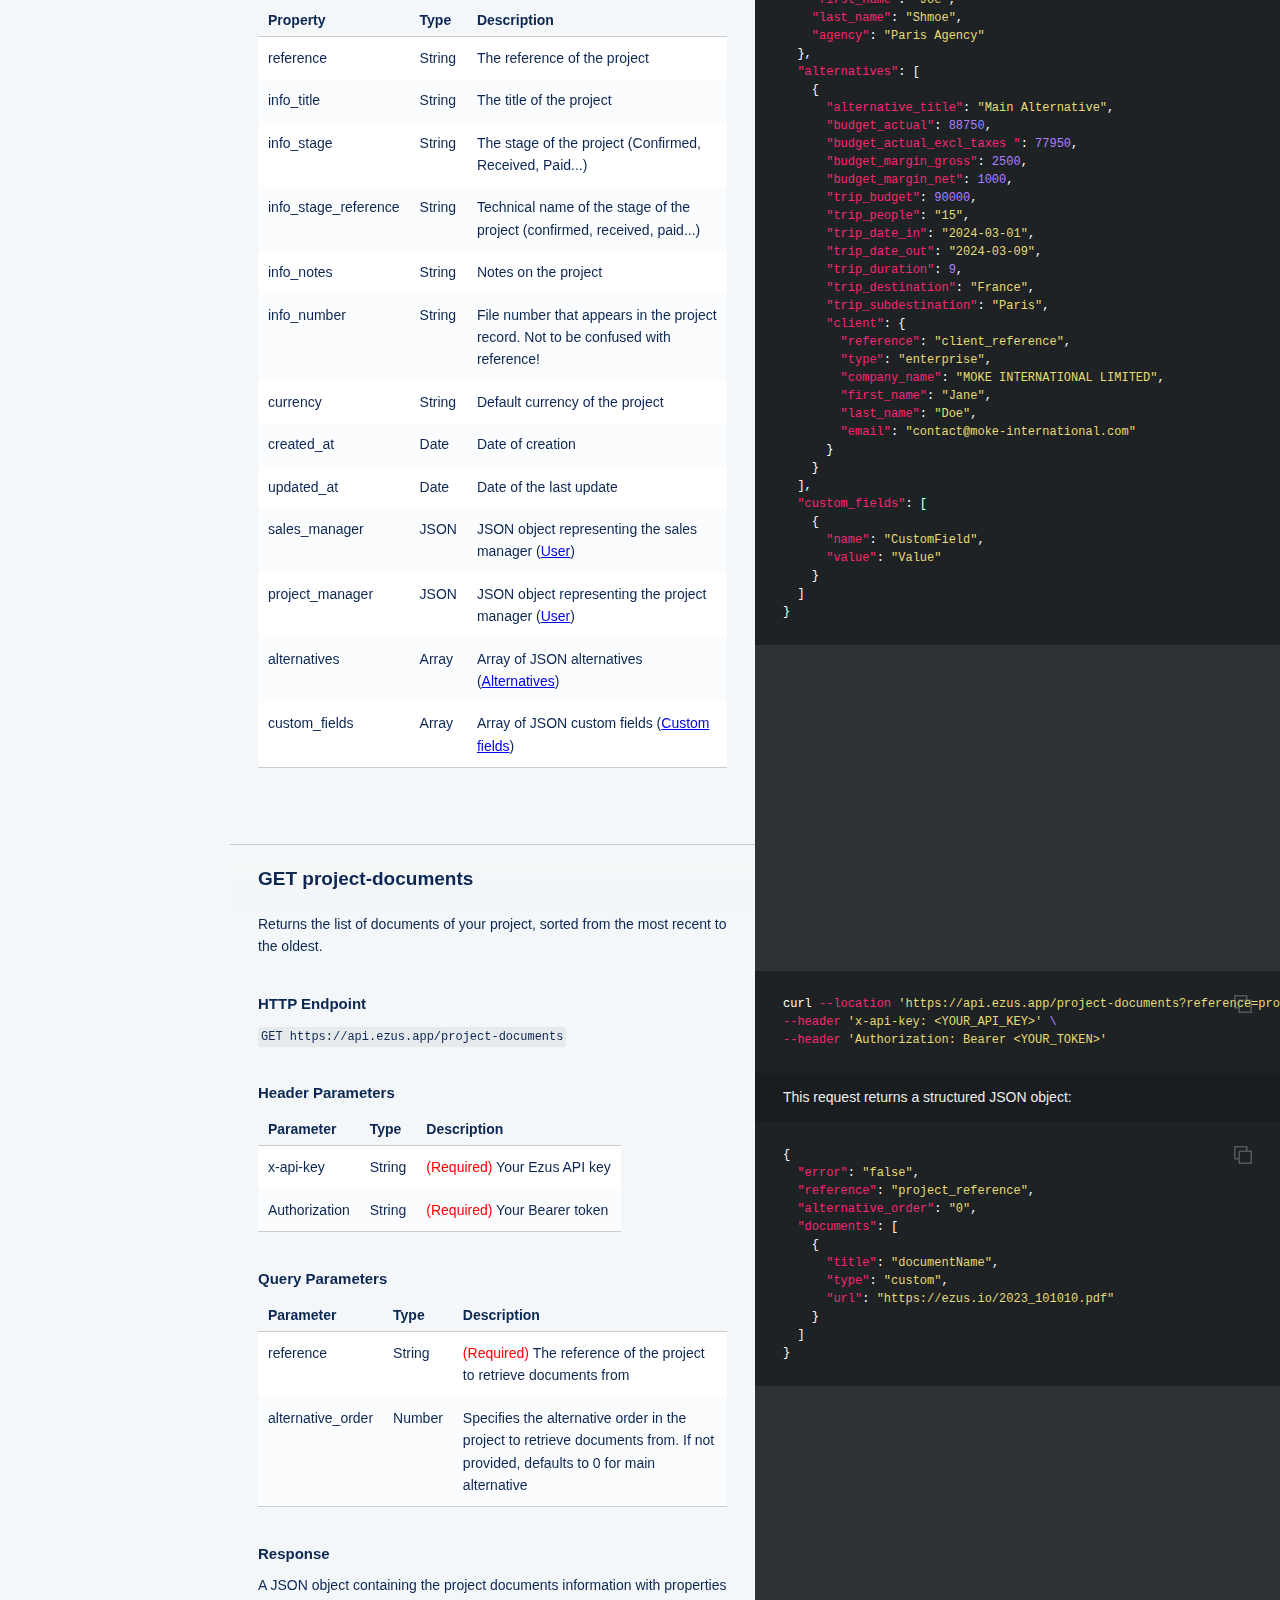
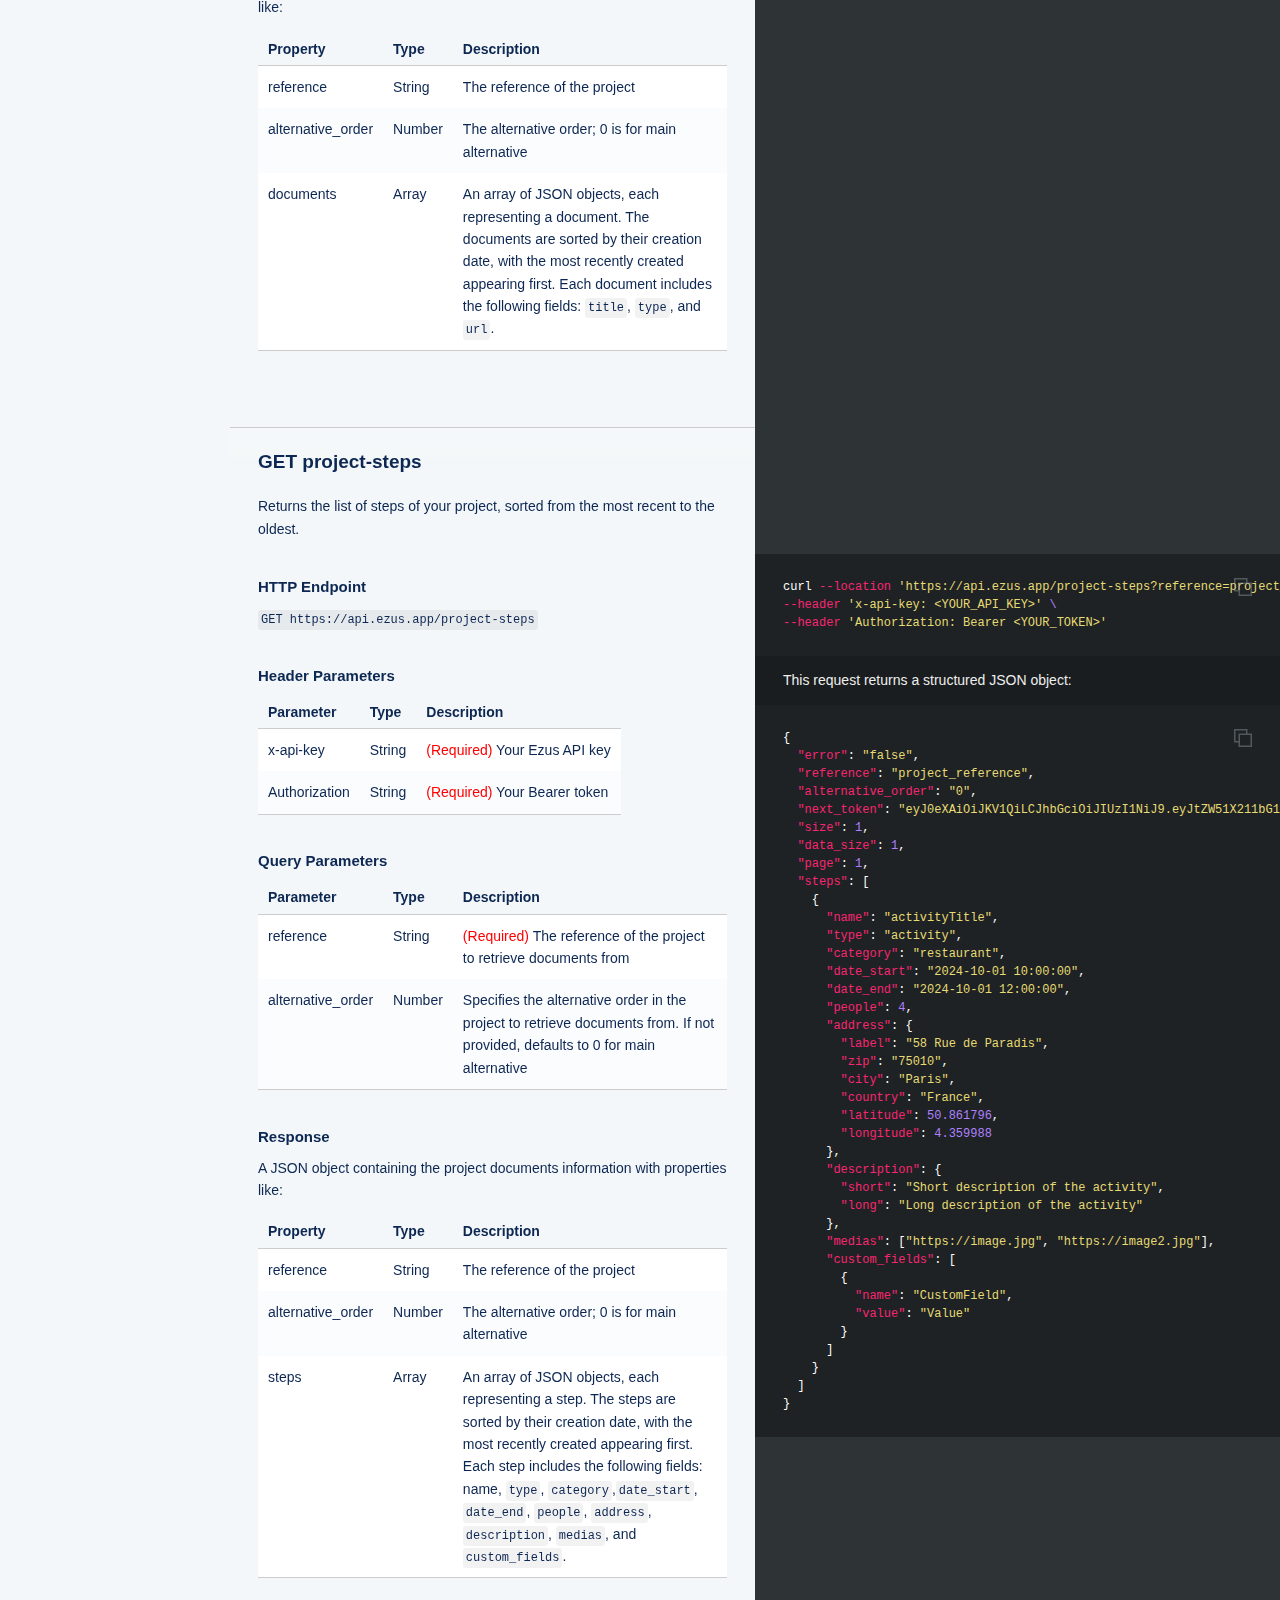
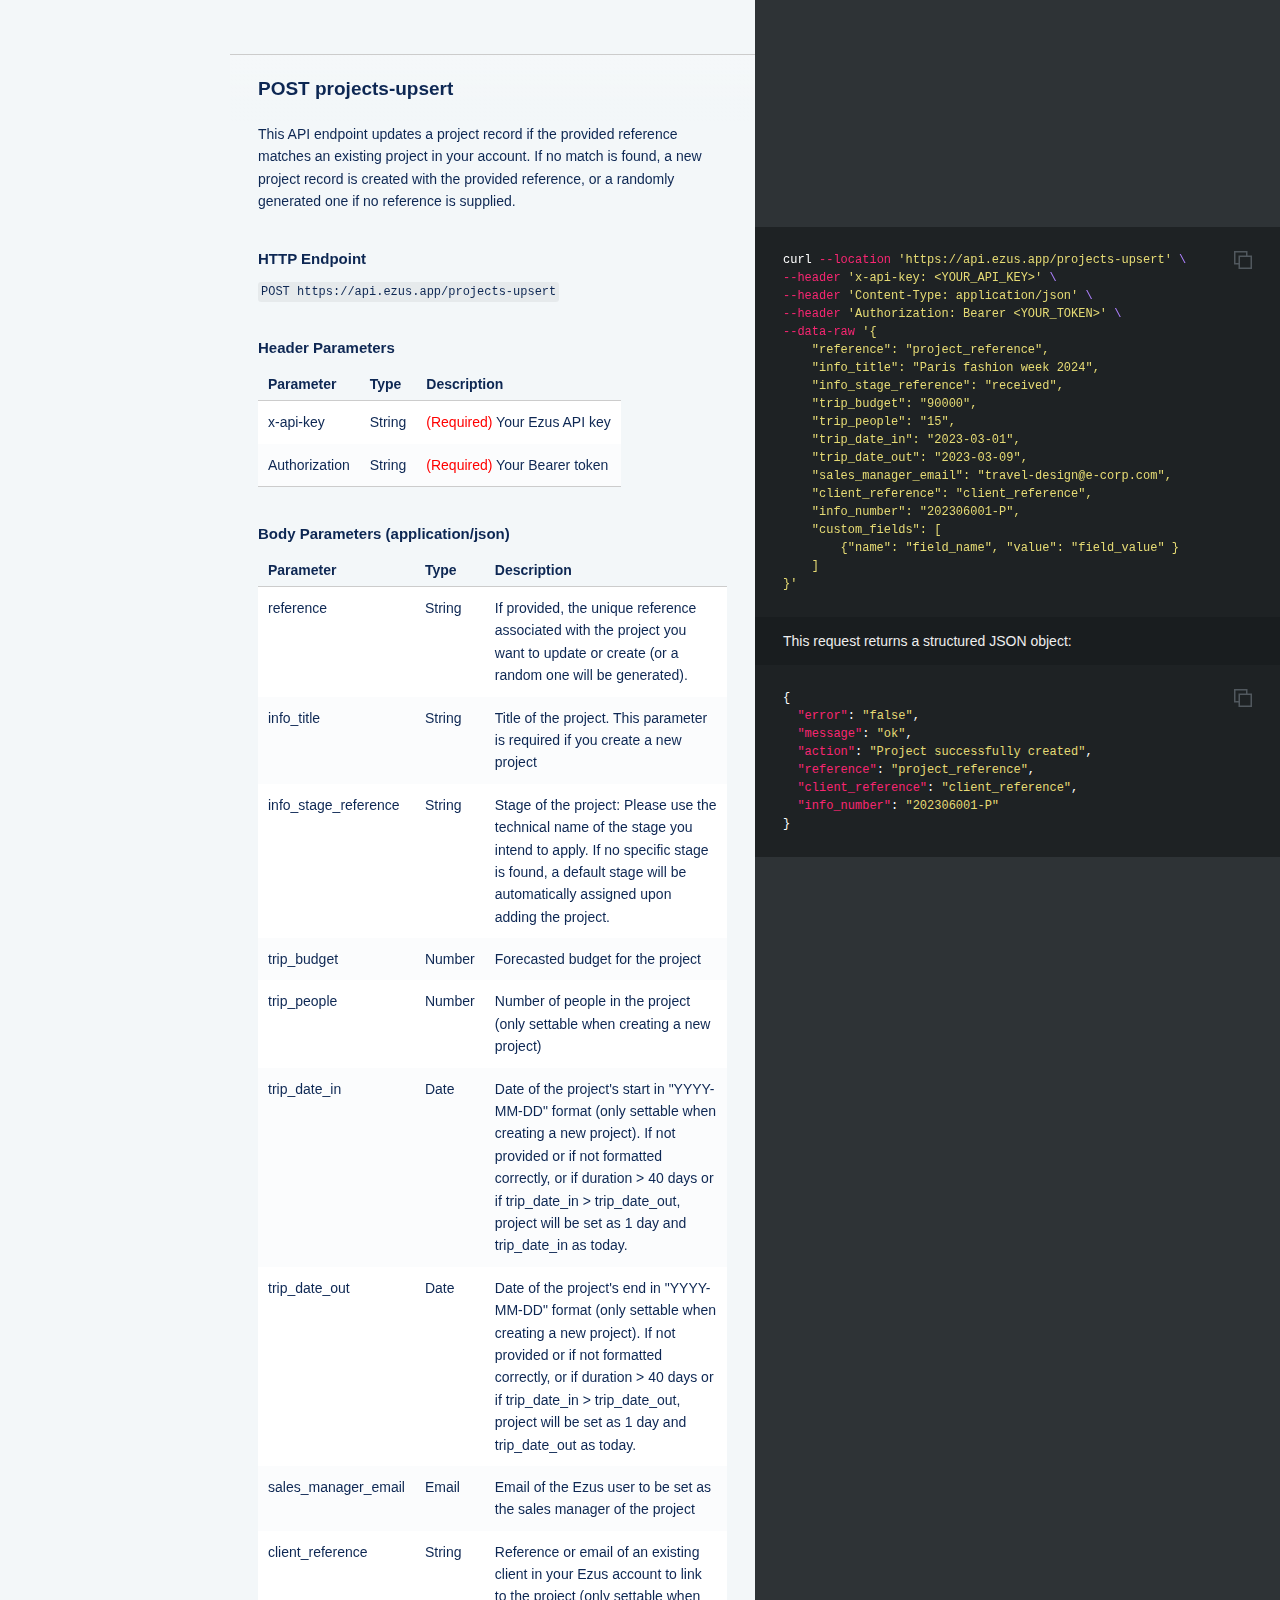
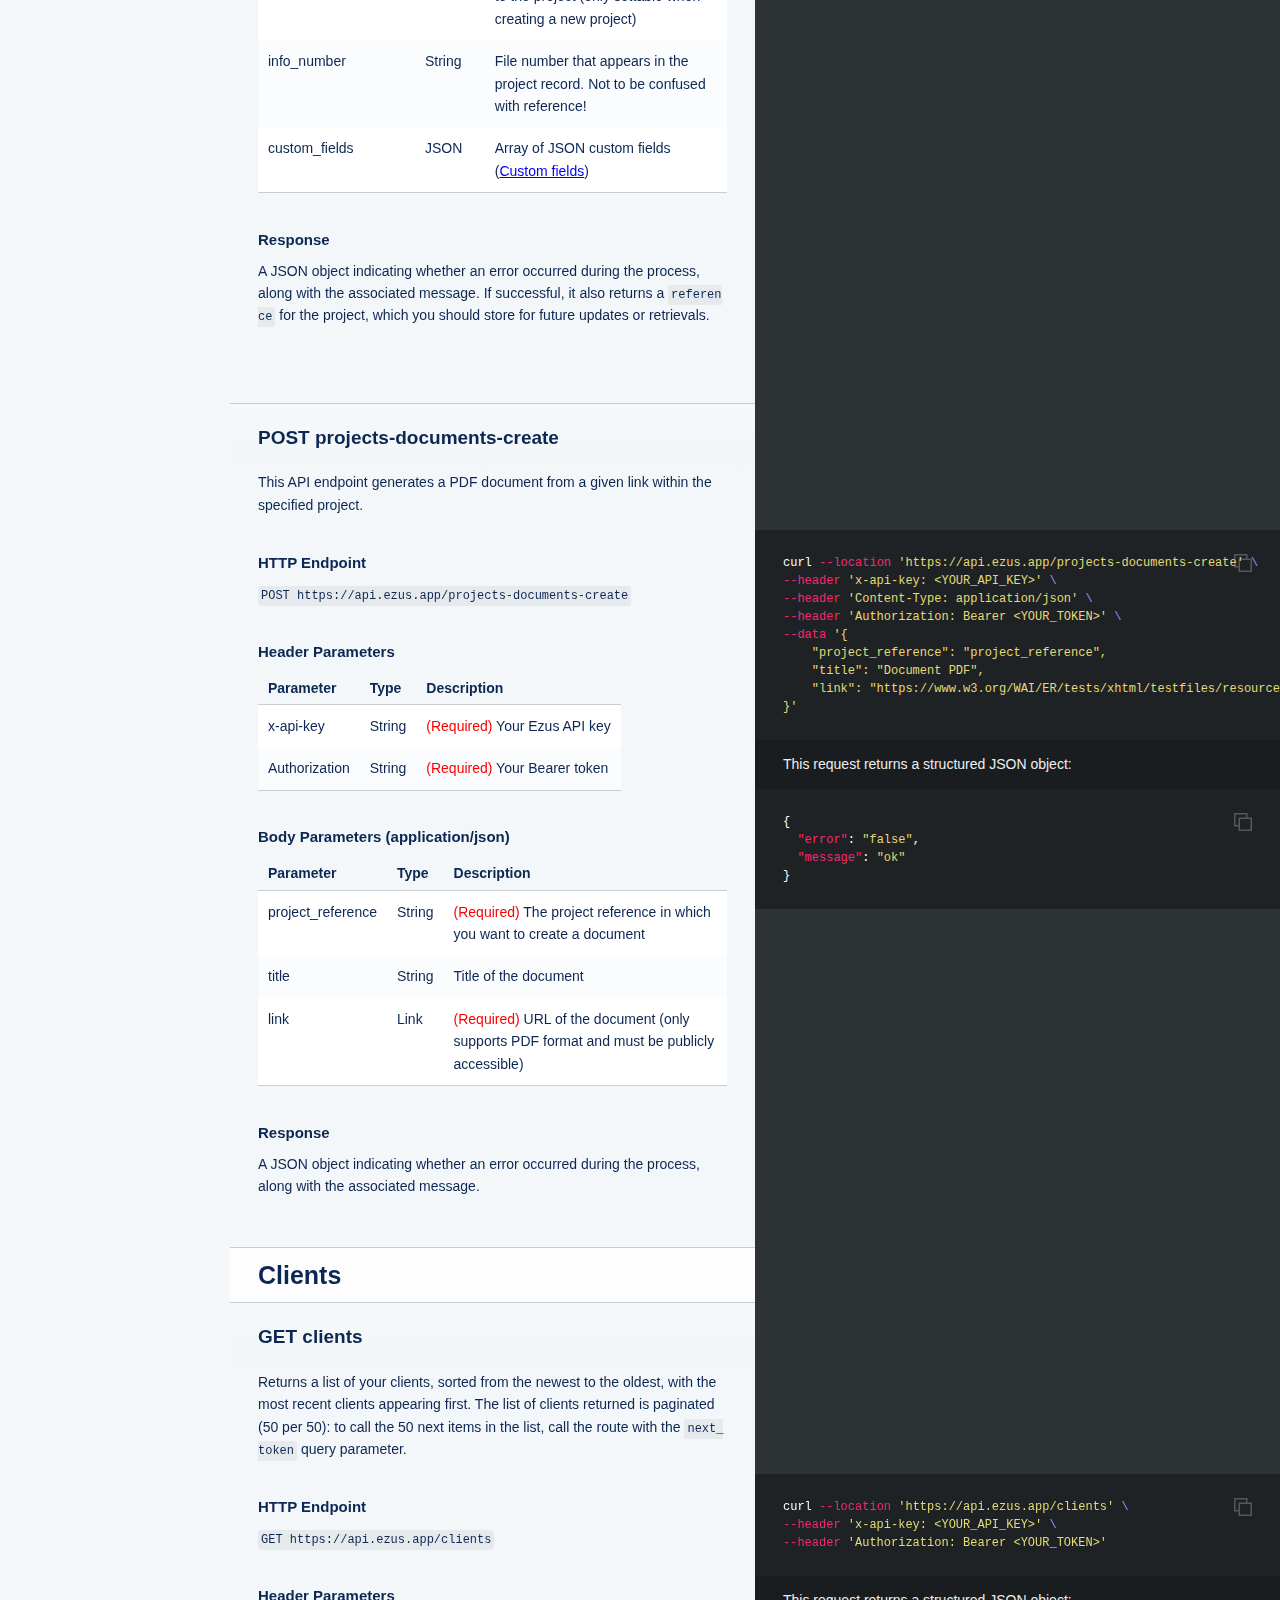
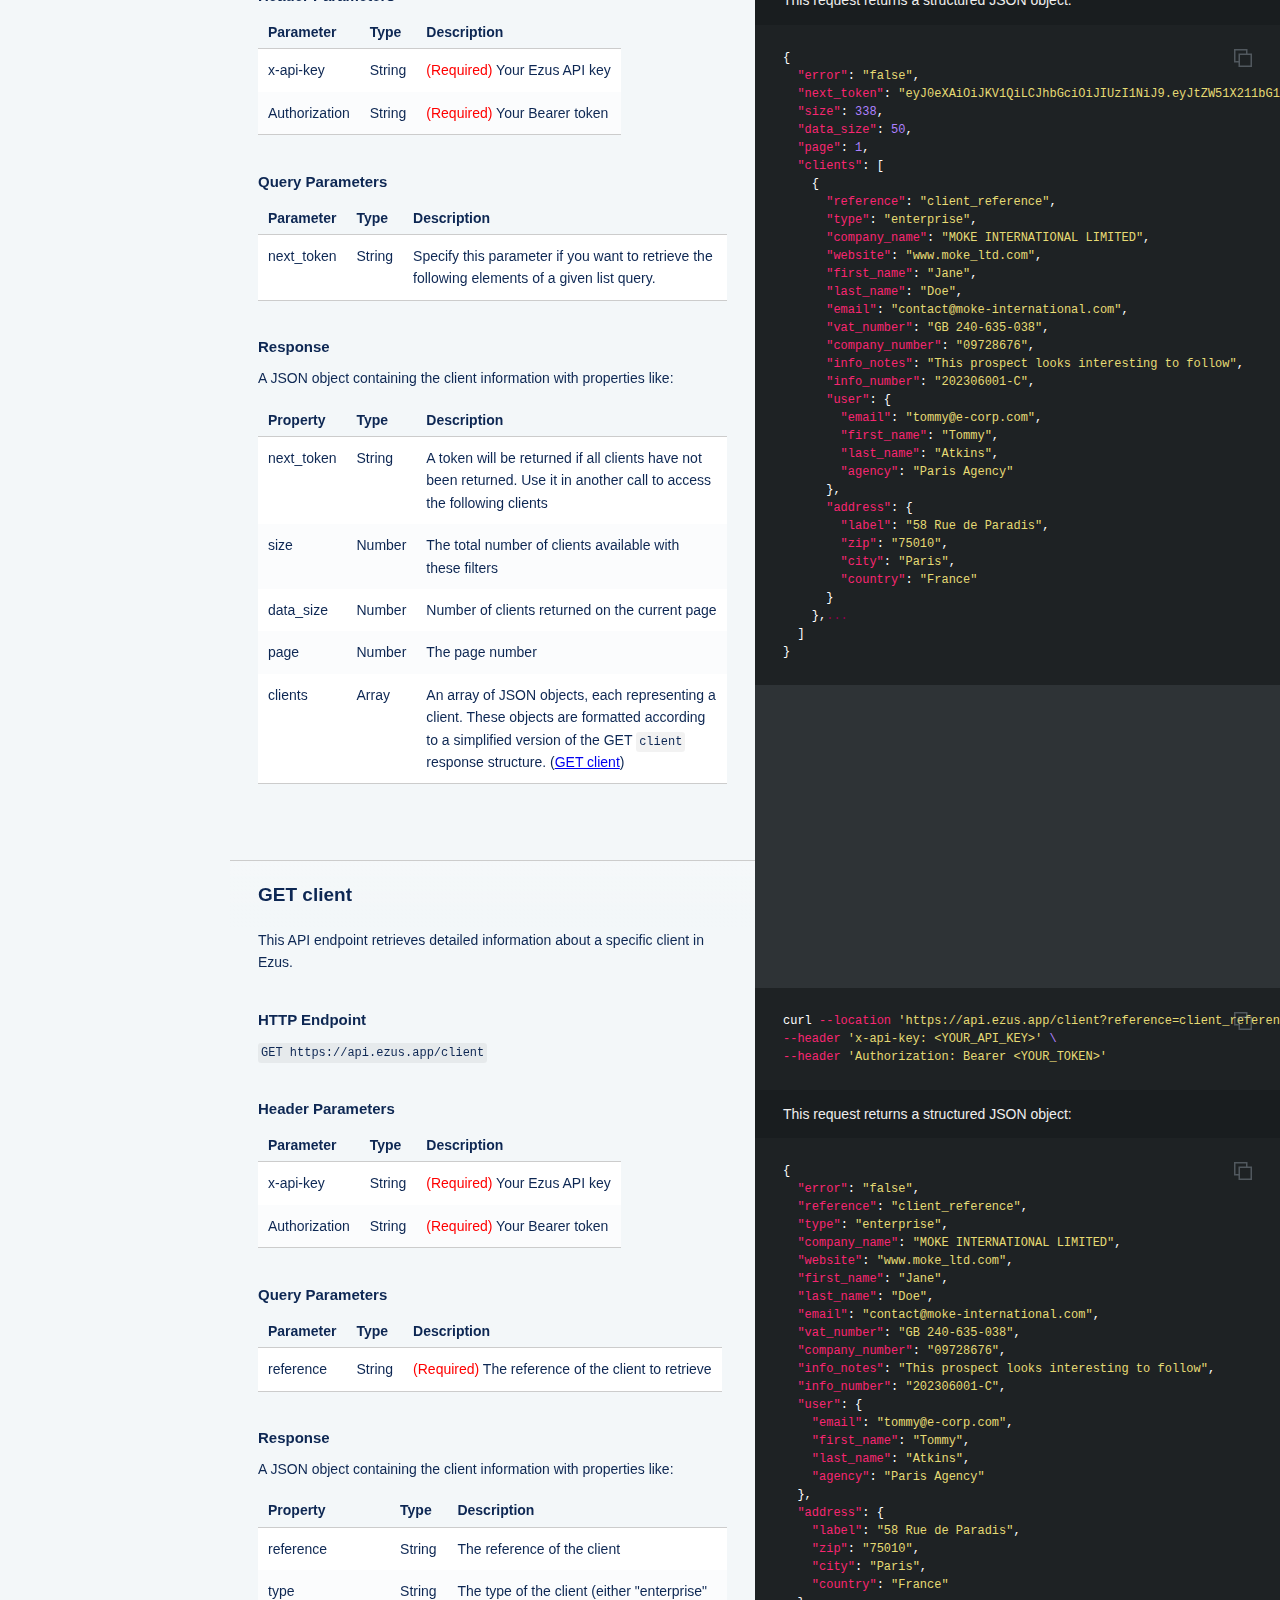
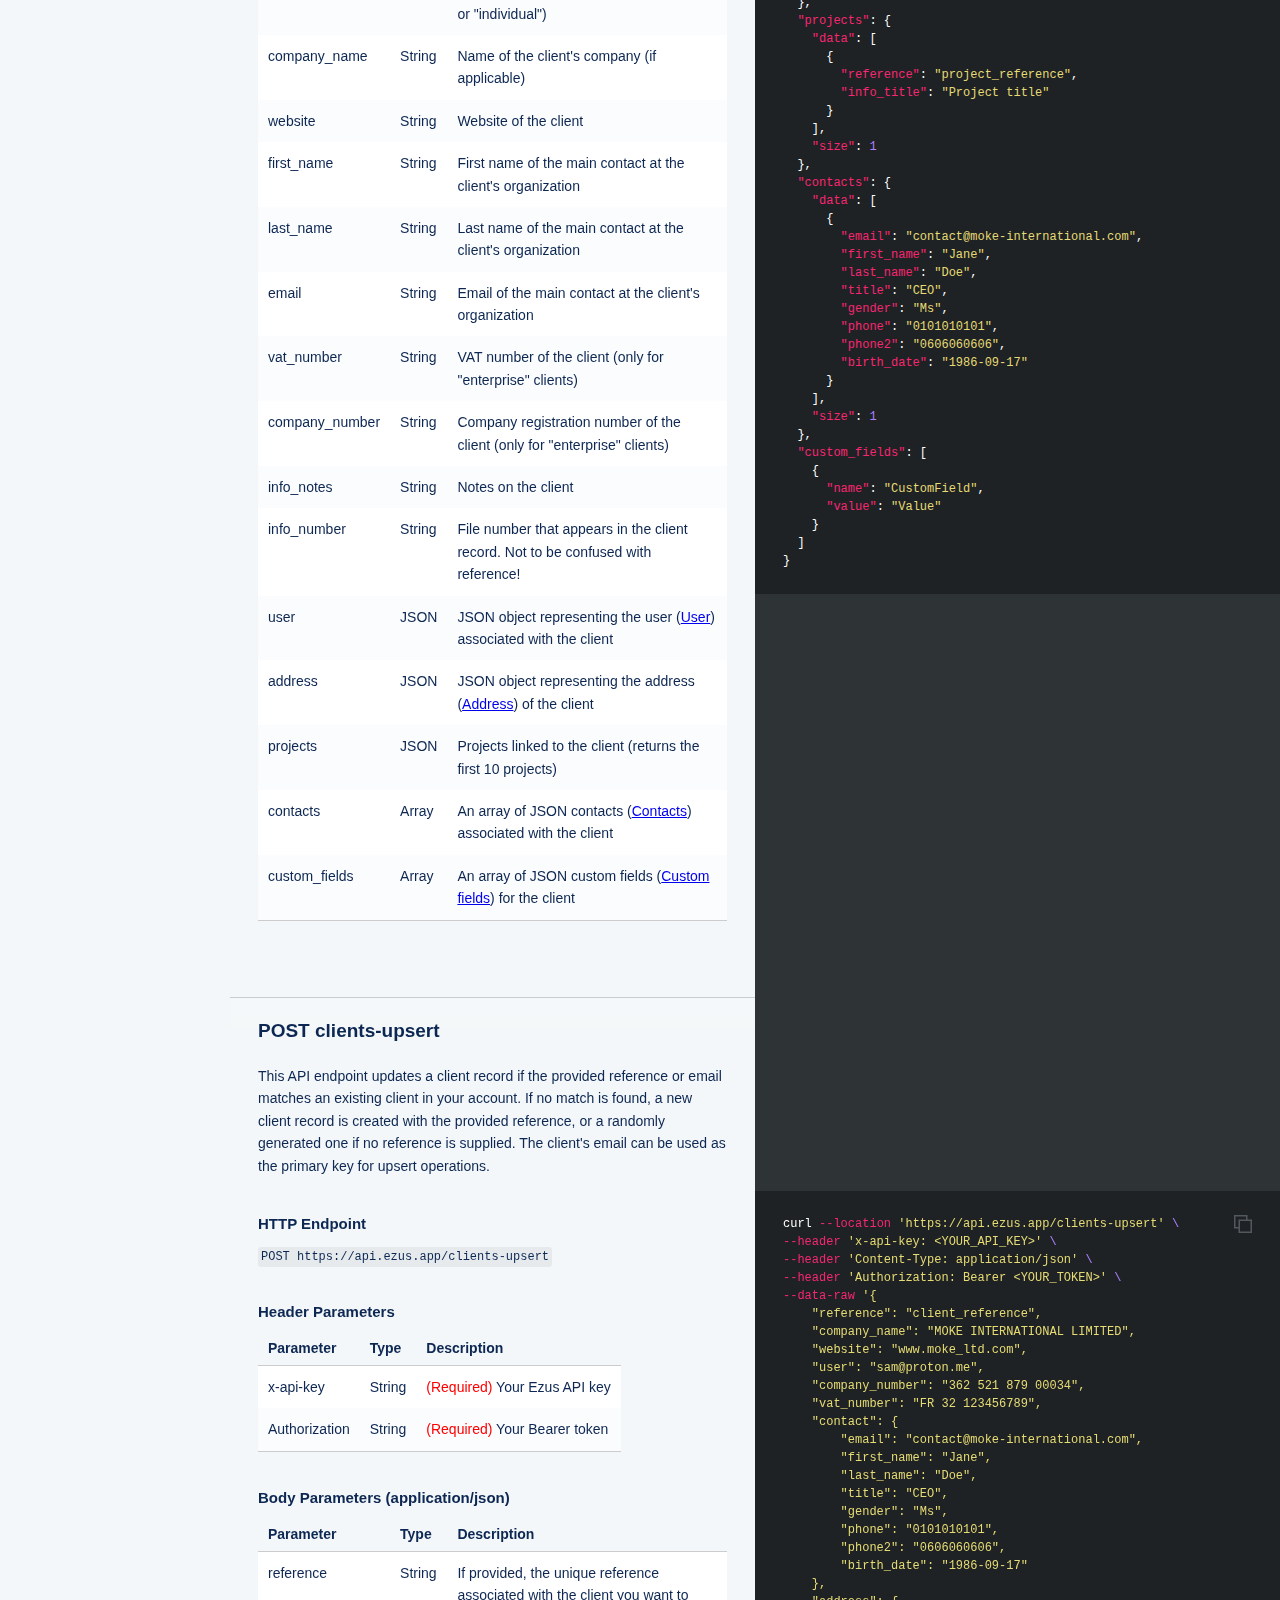
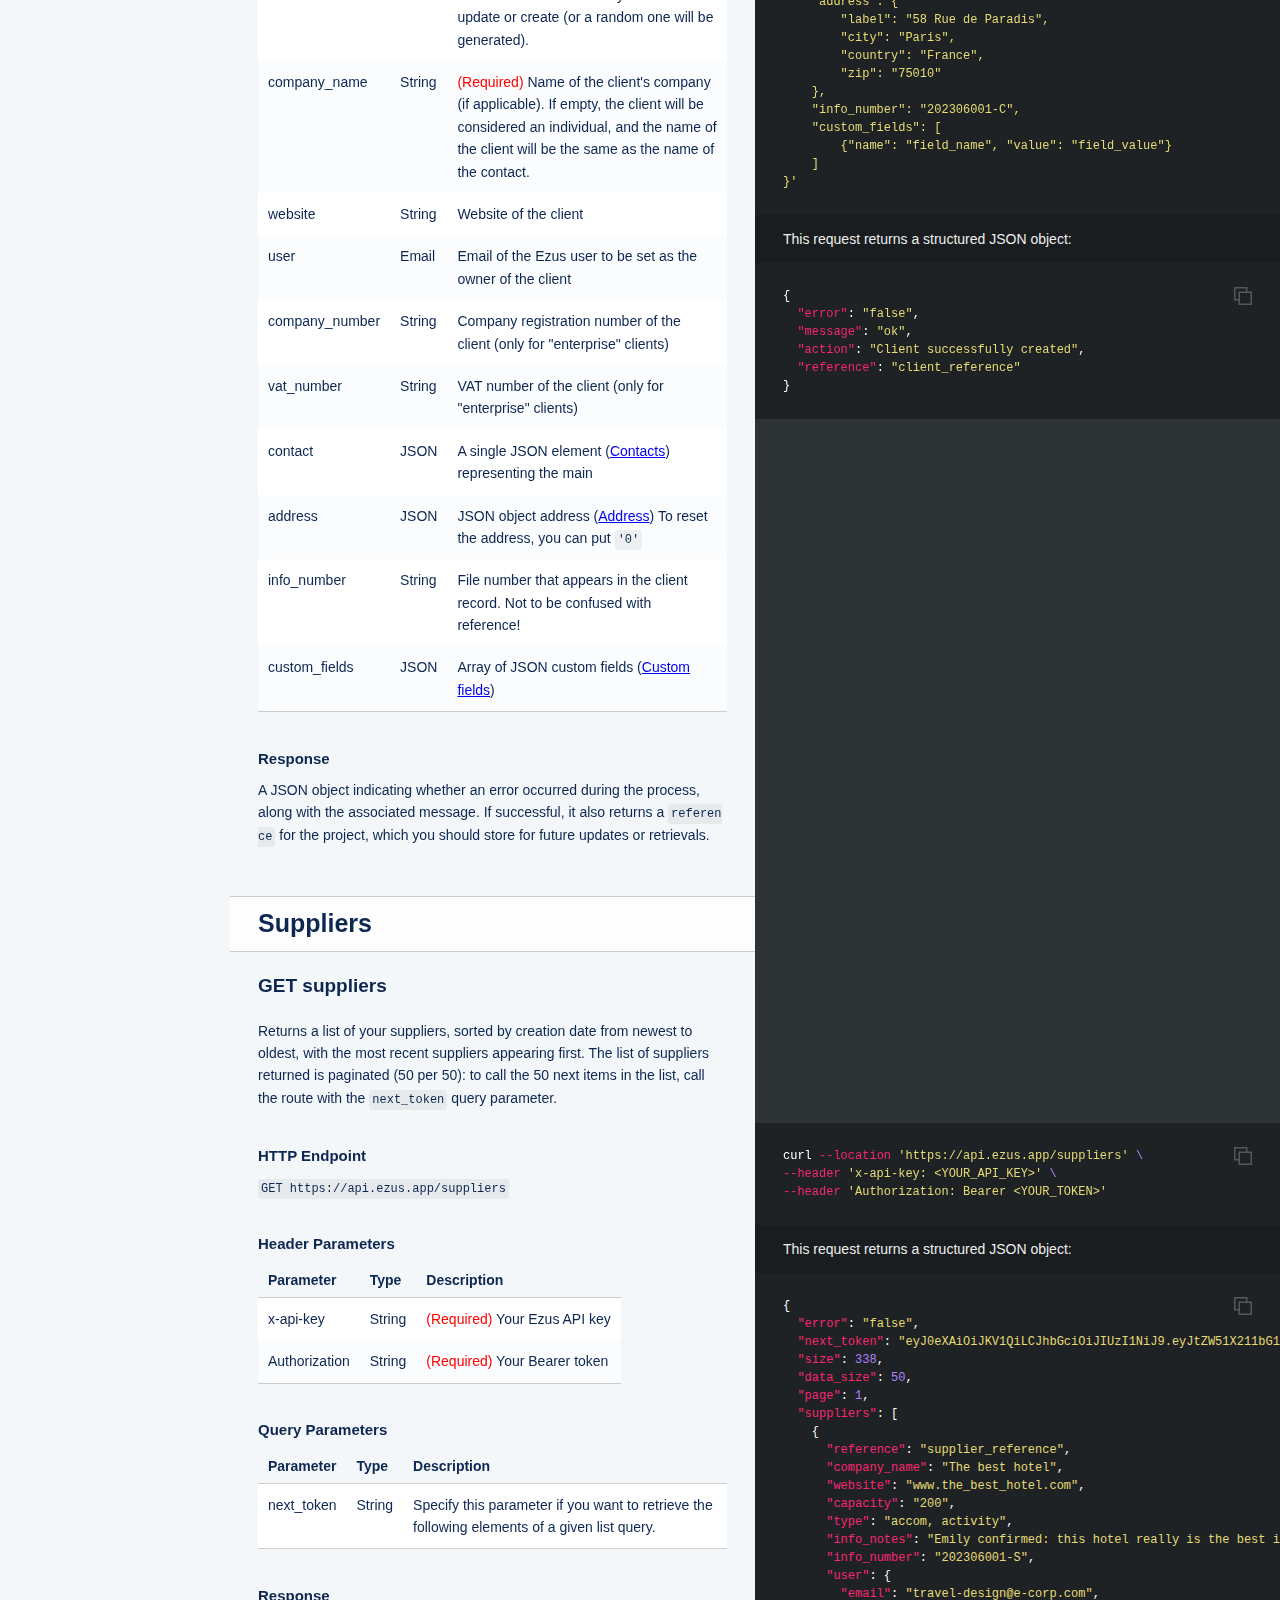
==== commit 2a62055d: "deploy: f7f700d7ab61e1e7c243b255b11bdb2ac62befc5" ====
--- a/index.html
+++ b/index.html
@@ -1152,7 +1152,7 @@
         </span><span class="nl">"short"</span><span class="p">:</span><span class="w"> </span><span class="s2">"Short description of the activity"</span><span class="p">,</span><span class="w">
         </span><span class="nl">"long"</span><span class="p">:</span><span class="w"> </span><span class="s2">"Long description of the activity"</span><span class="w">
       </span><span class="p">},</span><span class="w">
-      </span><span class="nl">"images"</span><span class="p">:</span><span class="w"> </span><span class="p">[</span><span class="s2">"https://image.jpg"</span><span class="p">,</span><span class="w"> </span><span class="s2">"https://image2.jpg"</span><span class="p">],</span><span class="w">
+      </span><span class="nl">"medias"</span><span class="p">:</span><span class="w"> </span><span class="p">[</span><span class="s2">"https://image.jpg"</span><span class="p">,</span><span class="w"> </span><span class="s2">"https://image2.jpg"</span><span class="p">],</span><span class="w">
       </span><span class="nl">"custom_fields"</span><span class="p">:</span><span class="w"> </span><span class="p">[</span><span class="w">
         </span><span class="p">{</span><span class="w">
           </span><span class="nl">"name"</span><span class="p">:</span><span class="w"> </span><span class="s2">"CustomField"</span><span class="p">,</span><span class="w">
@@ -1225,7 +1225,7 @@
 <tr>
 <td>steps</td>
 <td>Array</td>
-<td>An array of JSON objects, each representing a step. The steps are sorted by their creation date, with the most recently created appearing first. Each step includes the following fields: name, <code>type</code>, <code>category</code>,<code>date_start</code>, <code>date_end</code>, <code>people</code>, <code>address</code>, <code>description</code>, <code>images</code>, and <code>custom_fields</code>.</td>
+<td>An array of JSON objects, each representing a step. The steps are sorted by their creation date, with the most recently created appearing first. Each step includes the following fields: name, <code>type</code>, <code>category</code>,<code>date_start</code>, <code>date_end</code>, <code>people</code>, <code>address</code>, <code>description</code>, <code>medias</code>, and <code>custom_fields</code>.</td>
 </tr>
 </tbody></table>
 <h2 id='post-projects-upsert'>POST projects-upsert</h2>
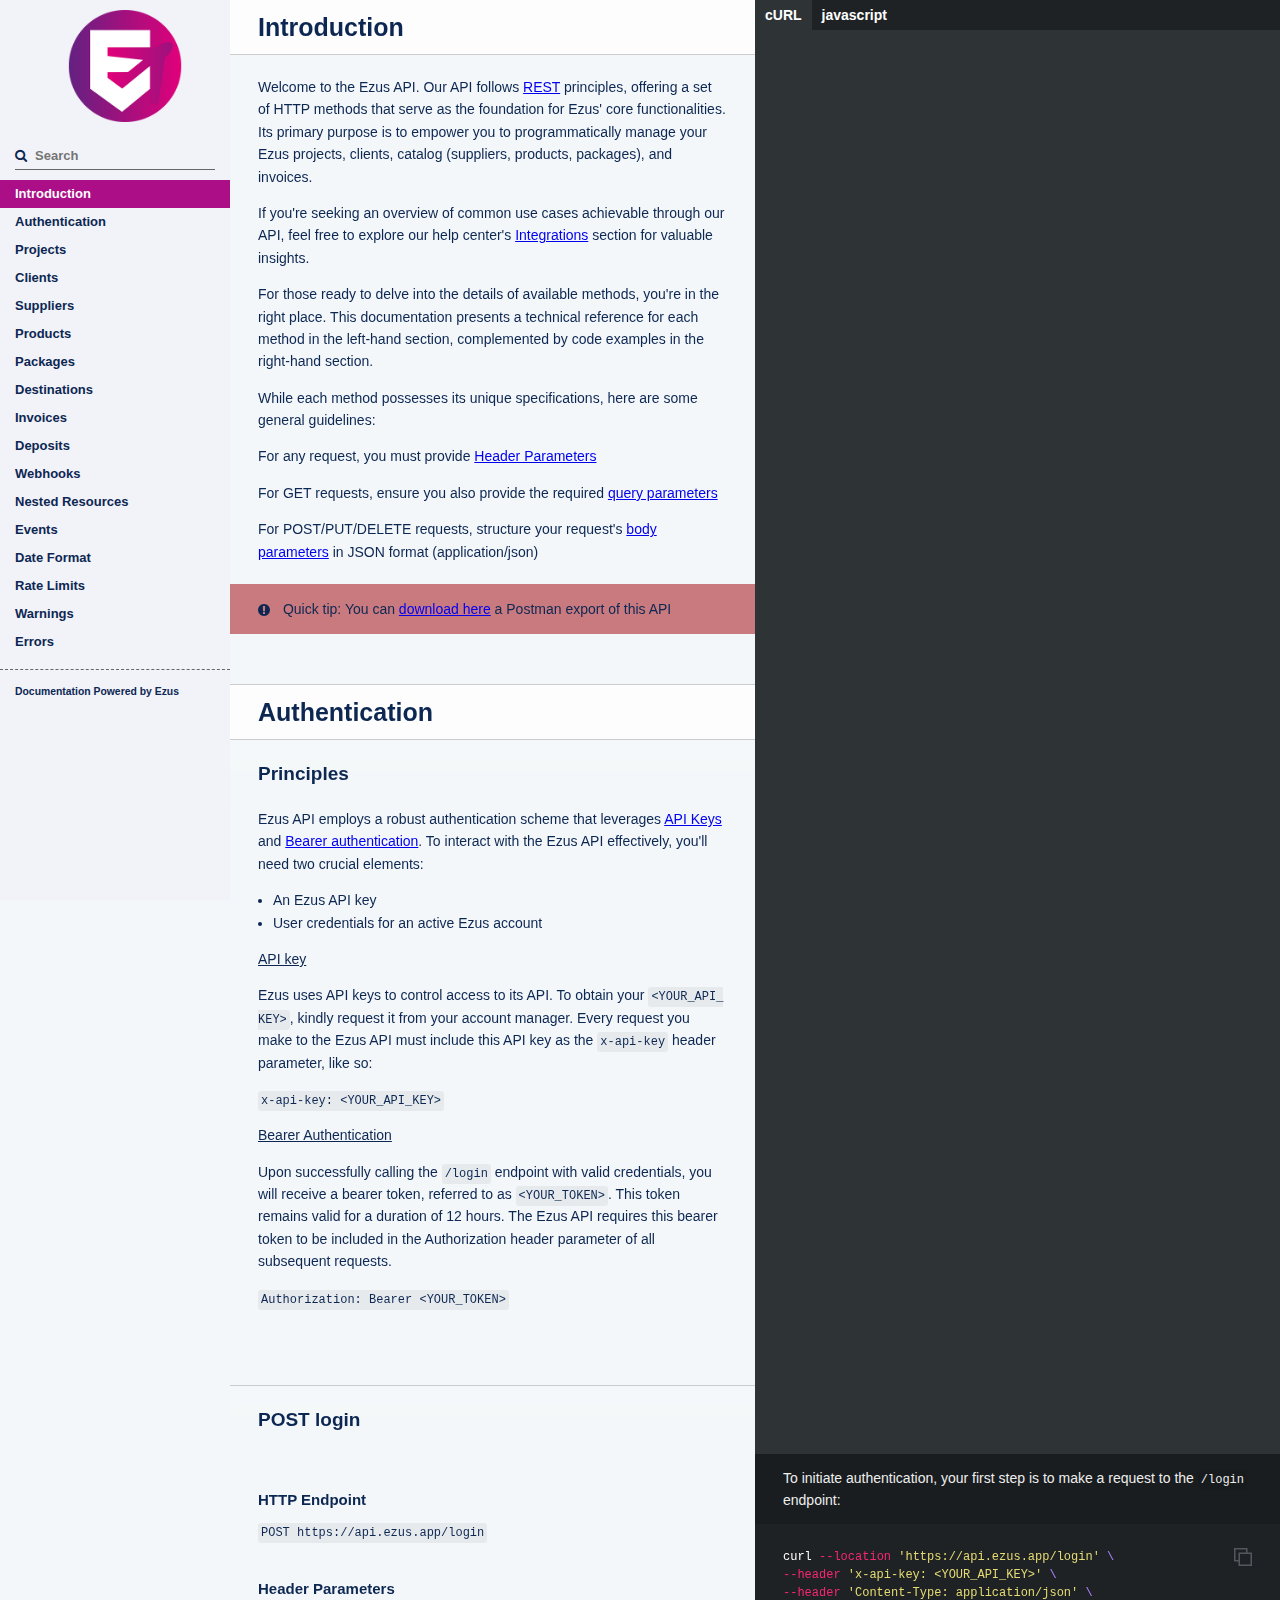
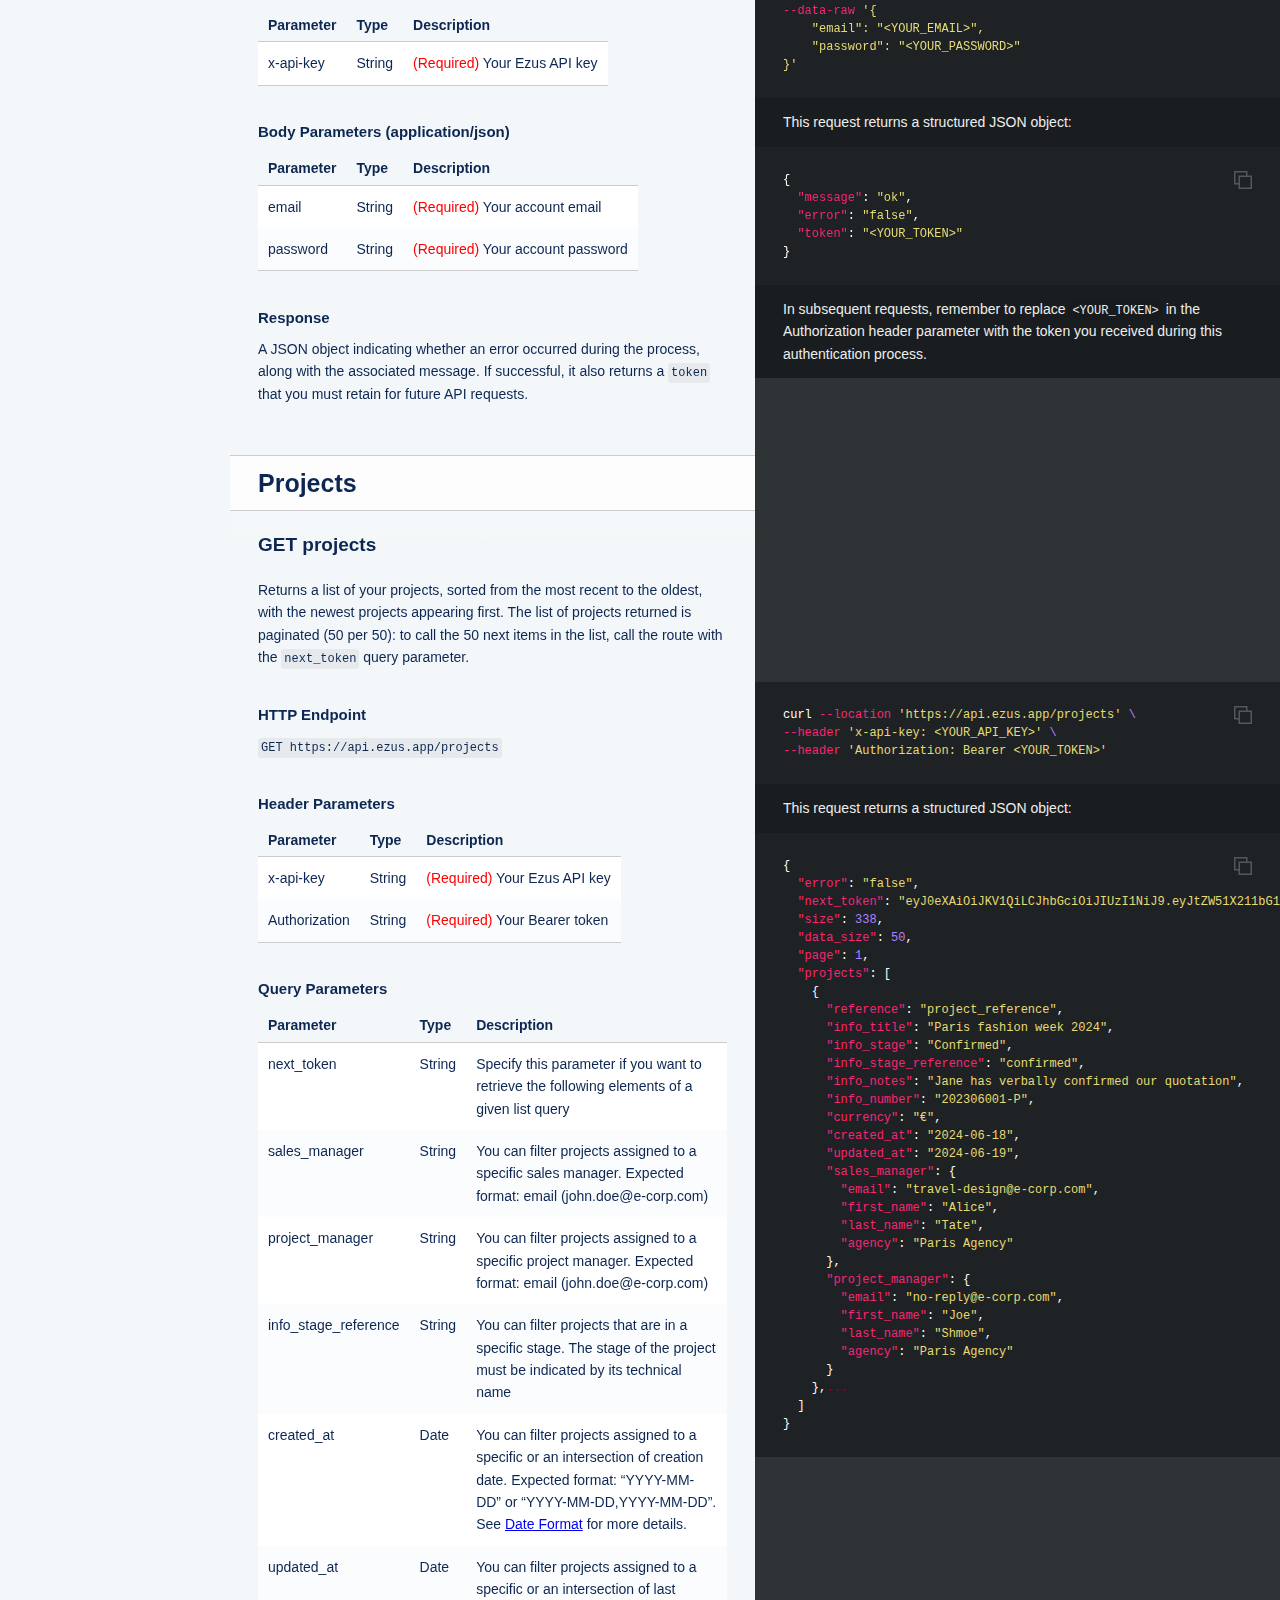
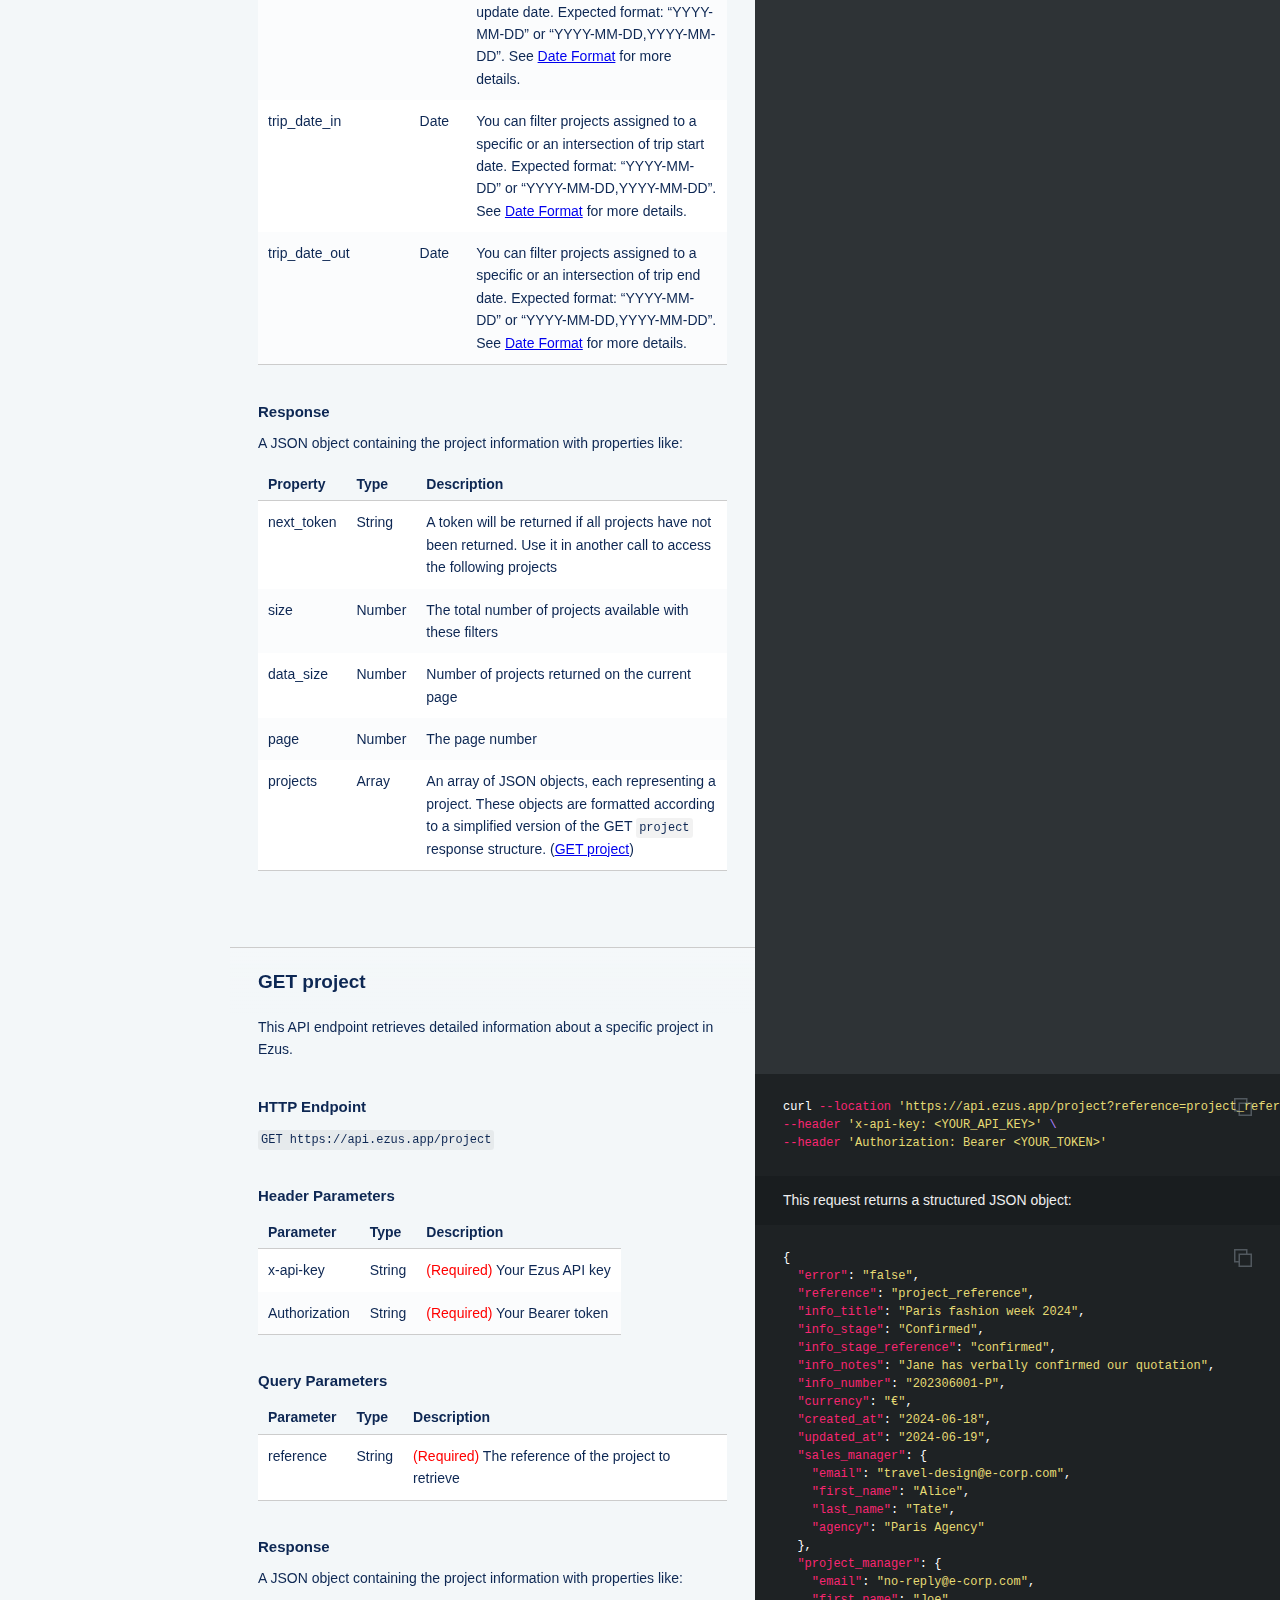
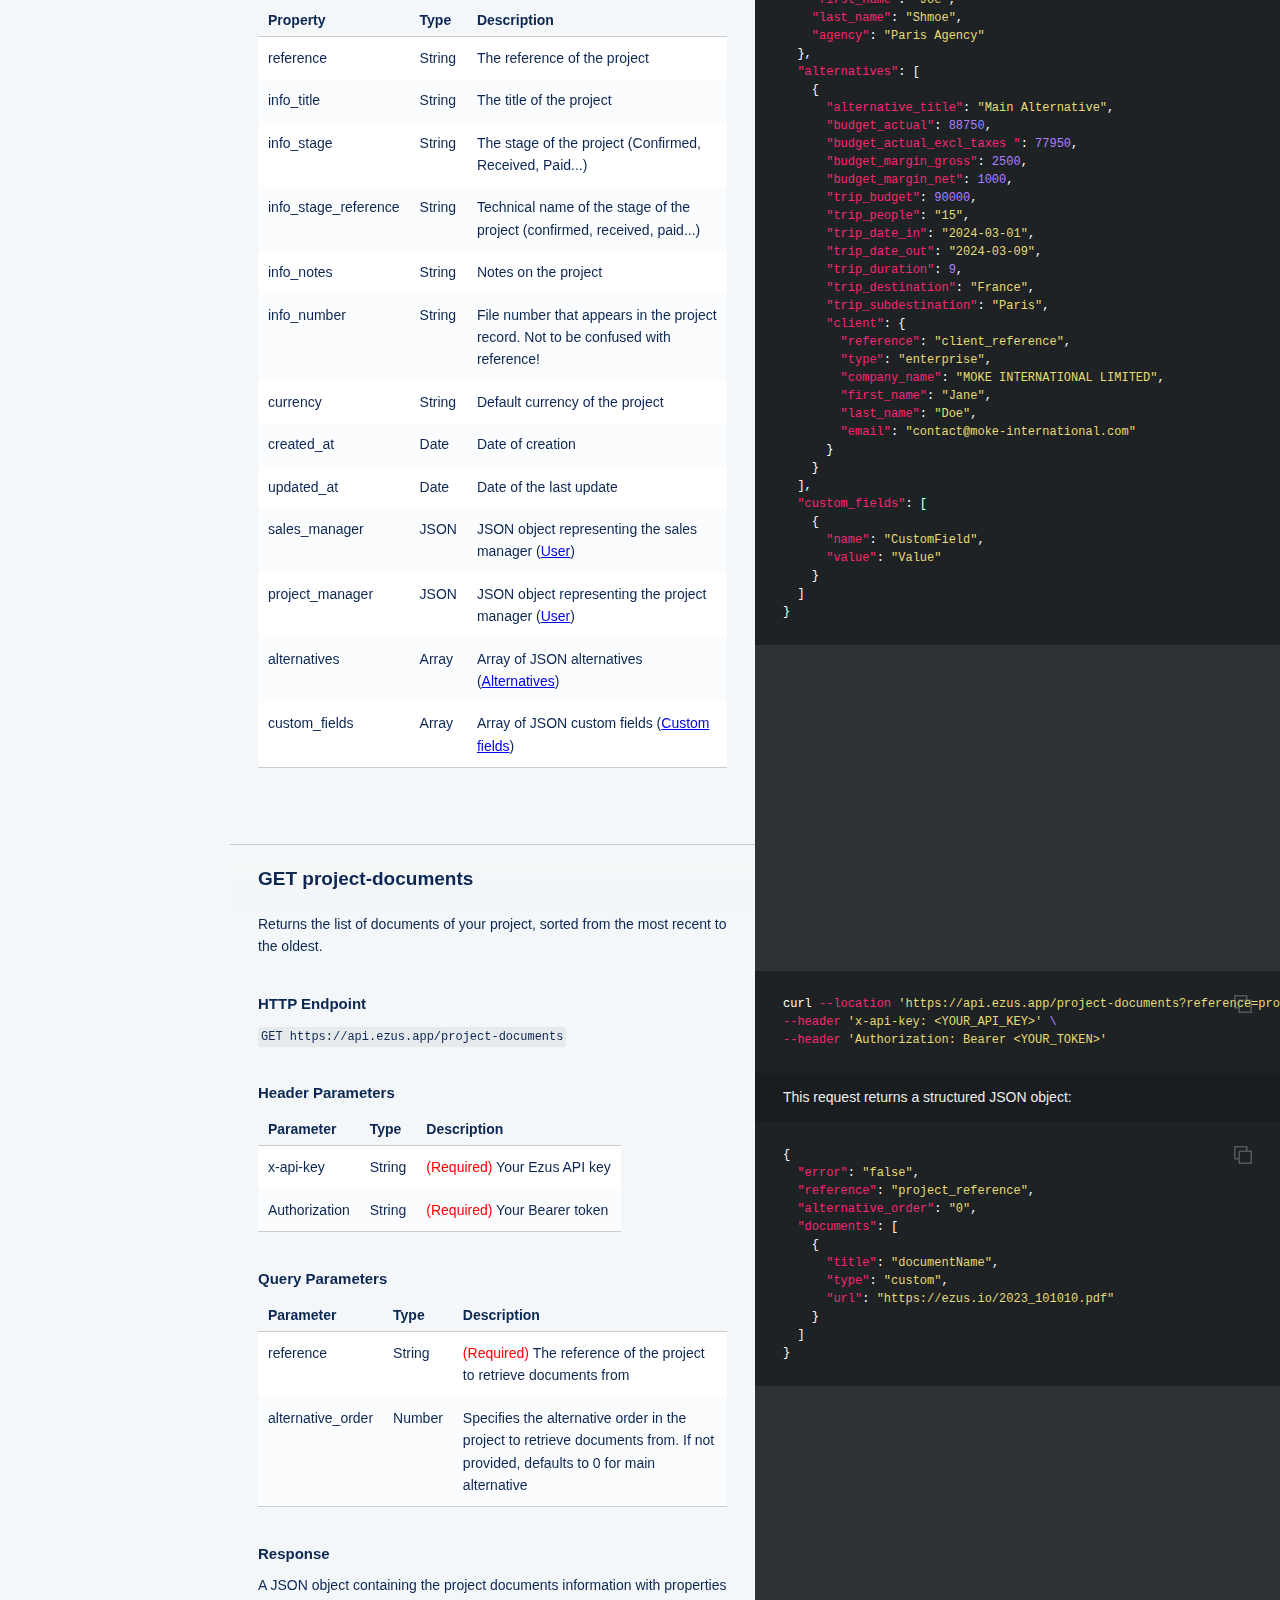
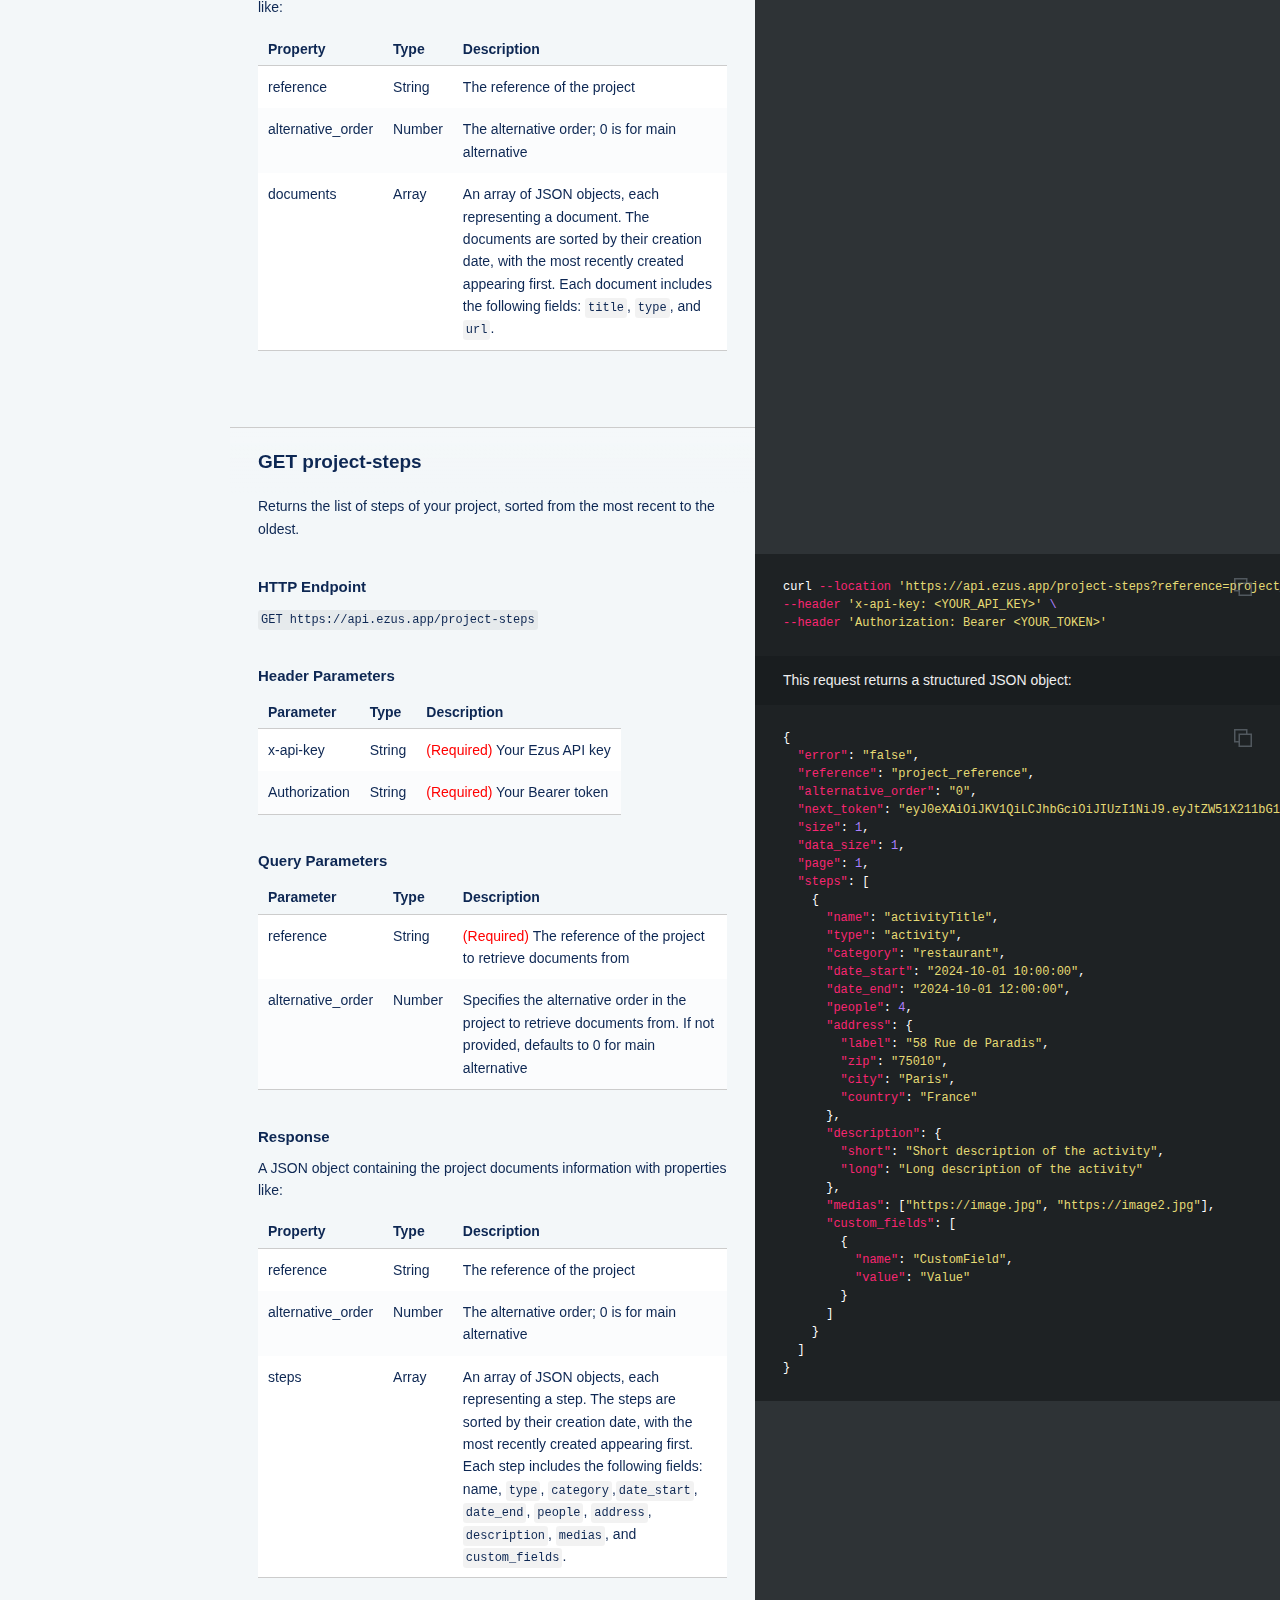
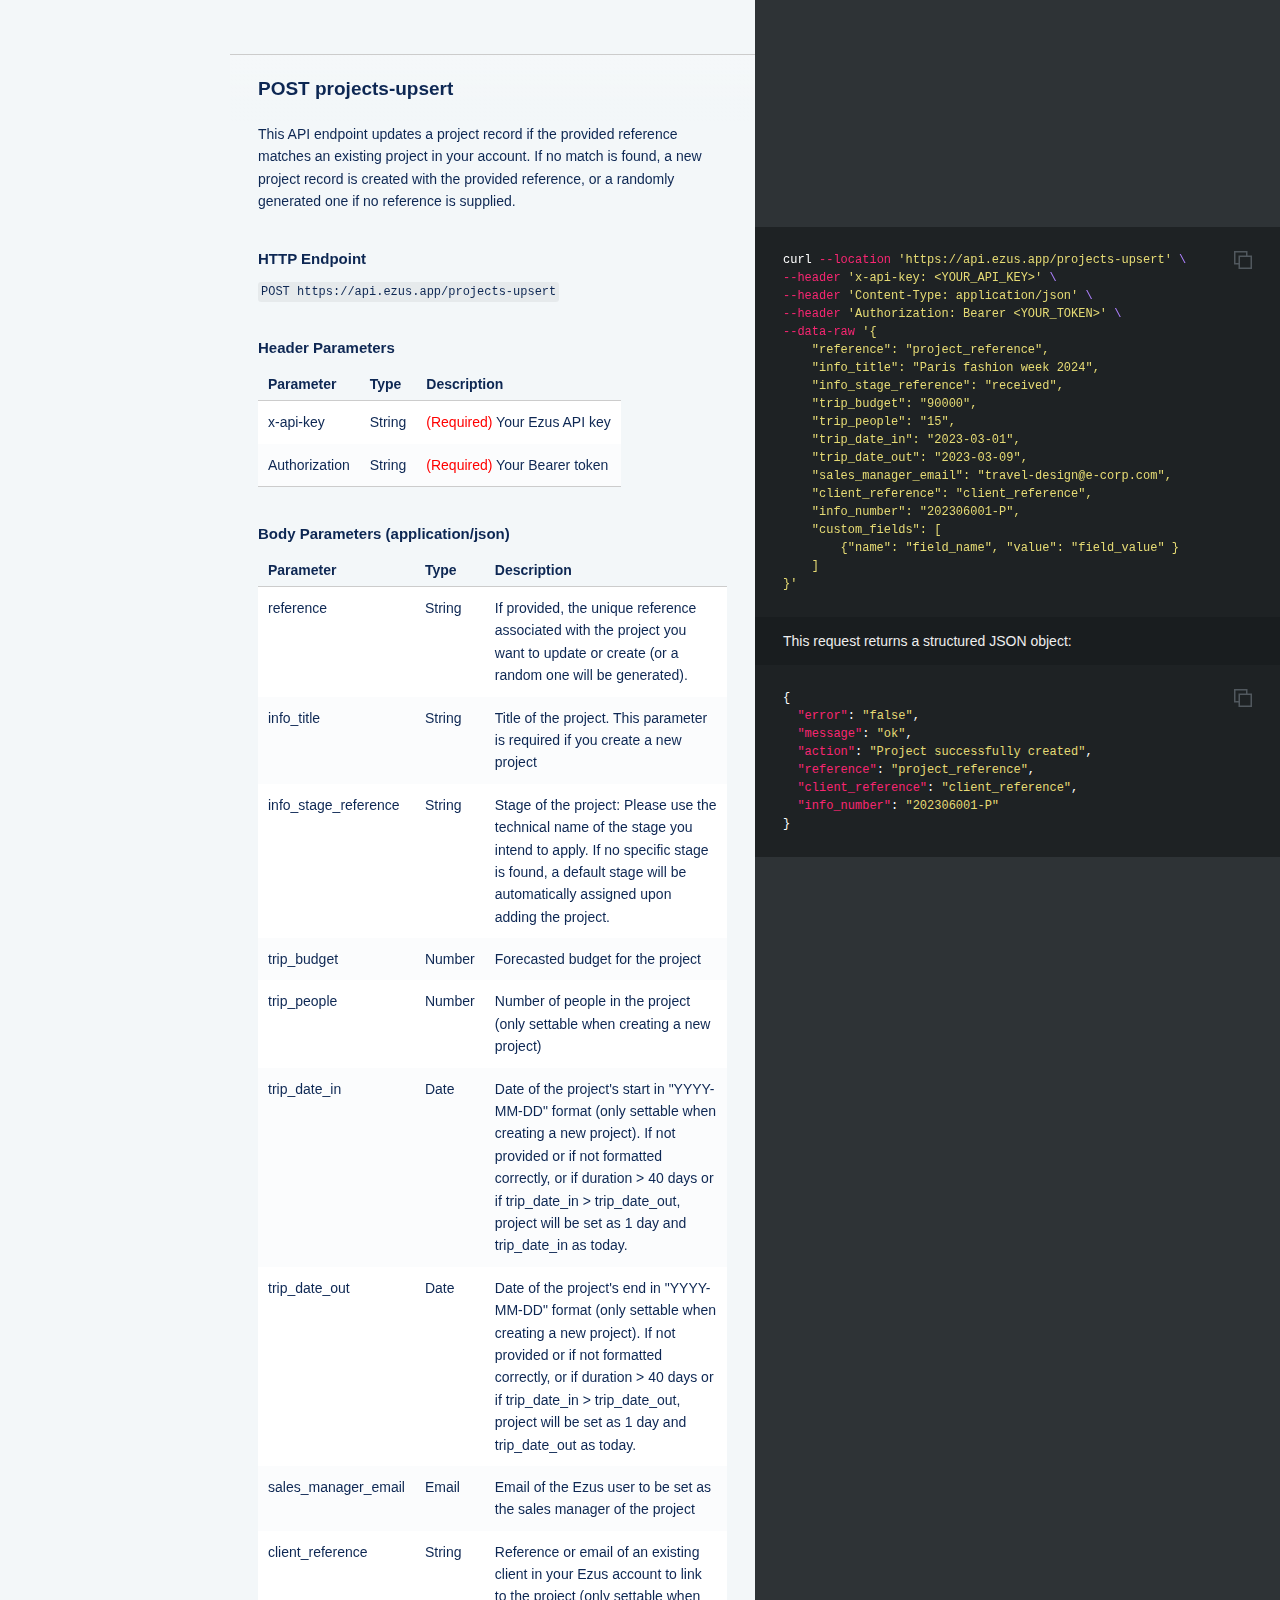
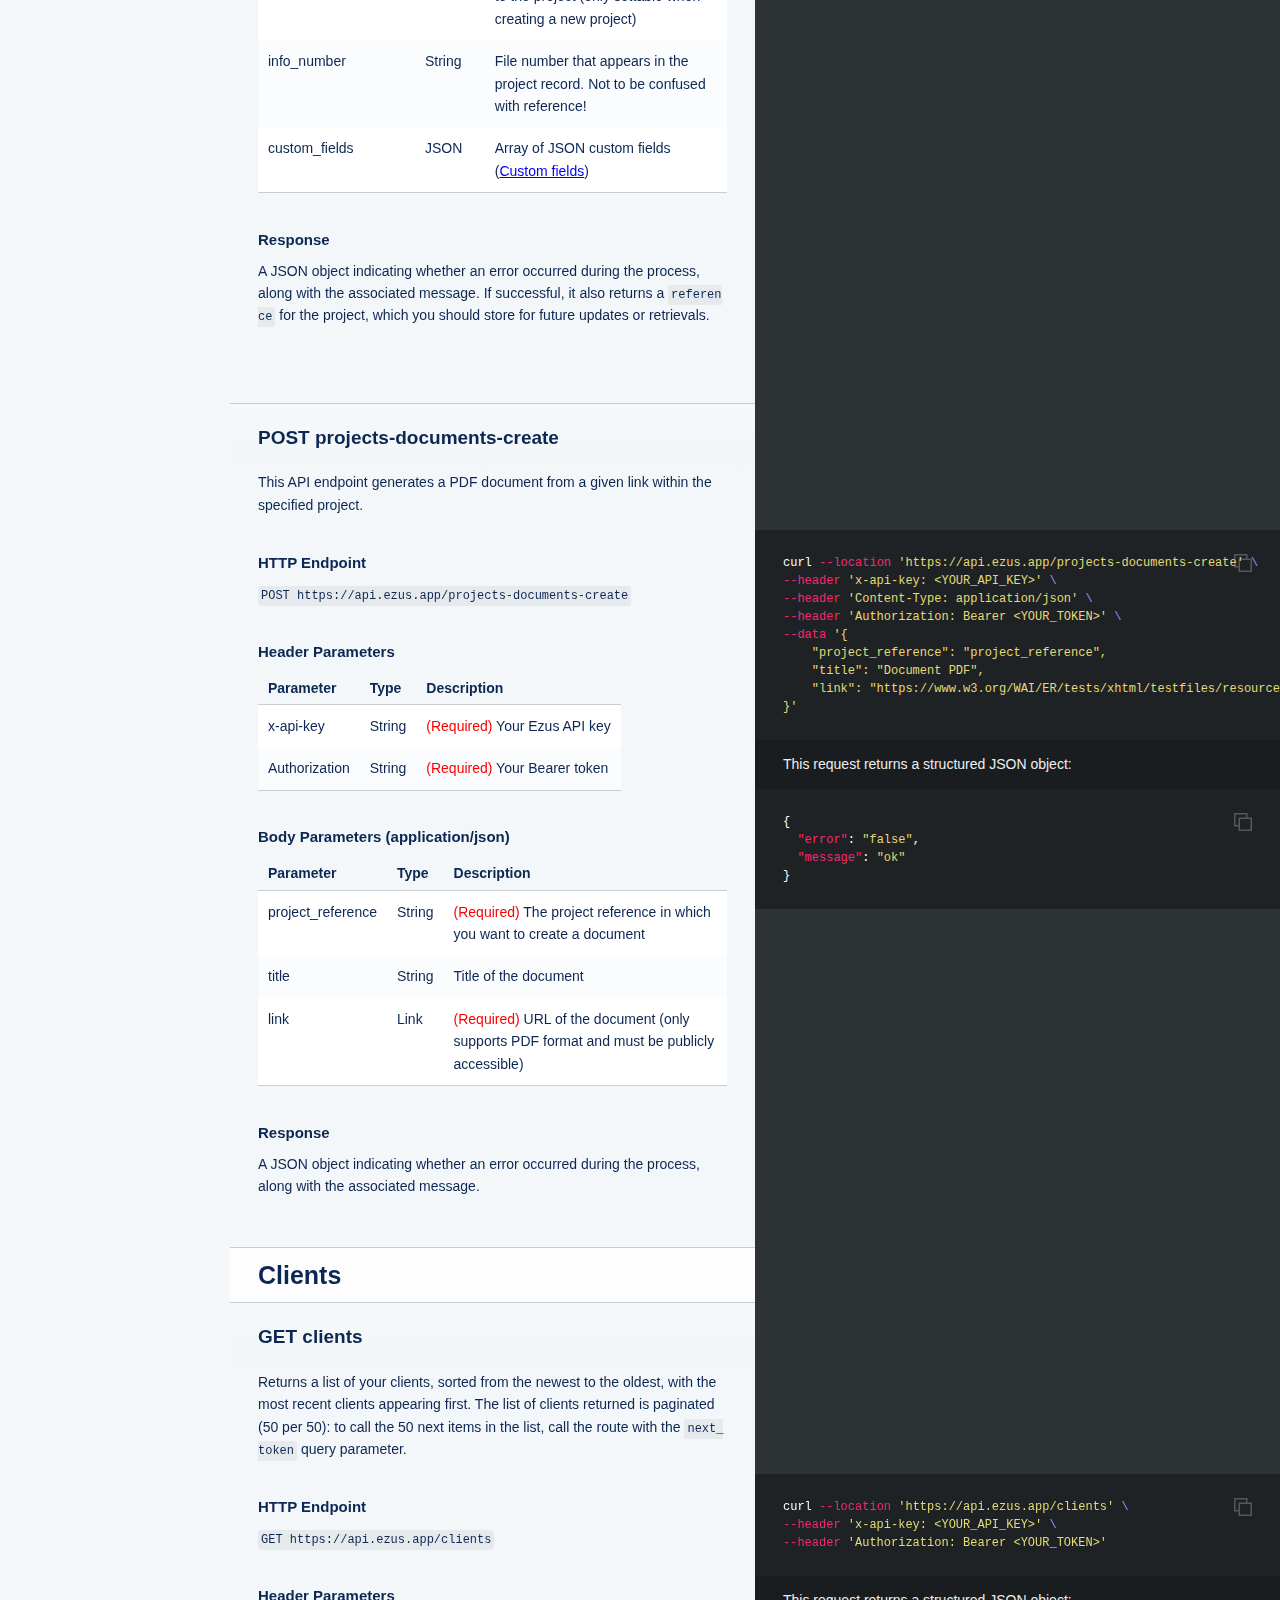
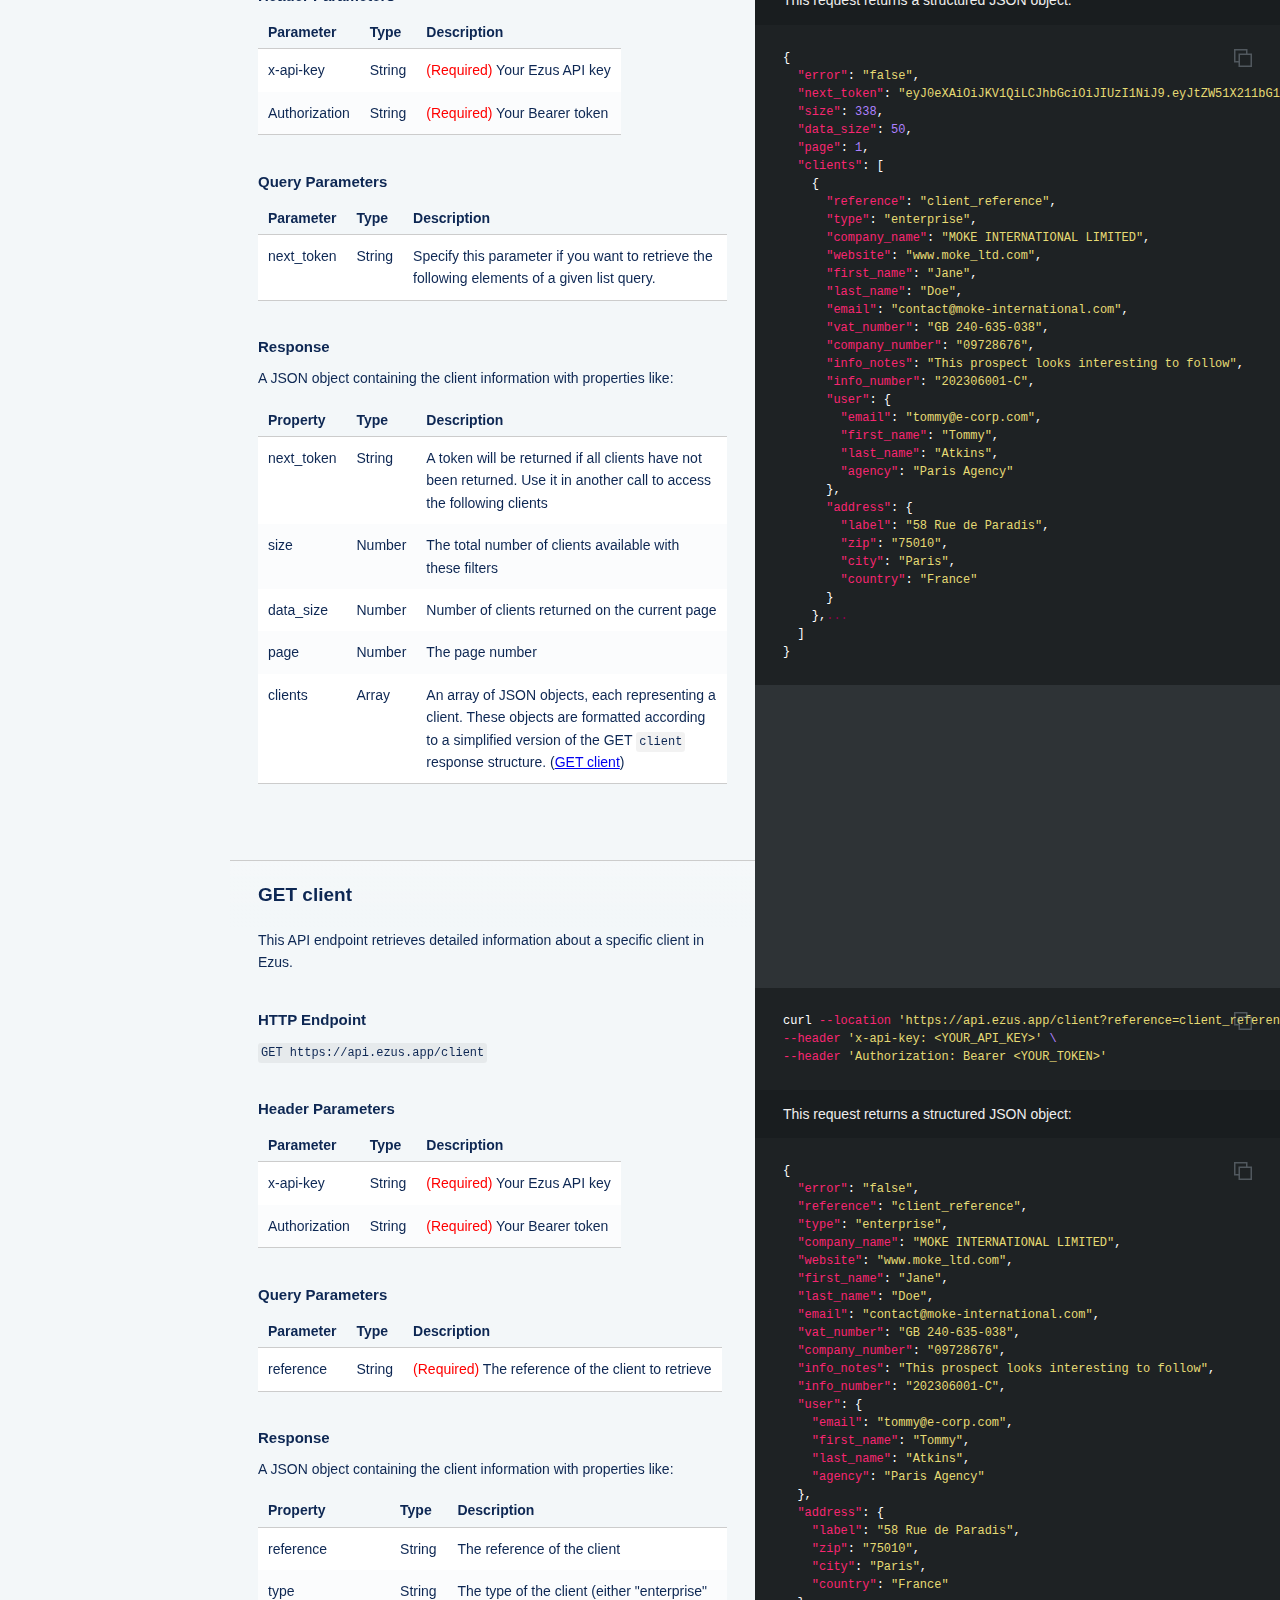
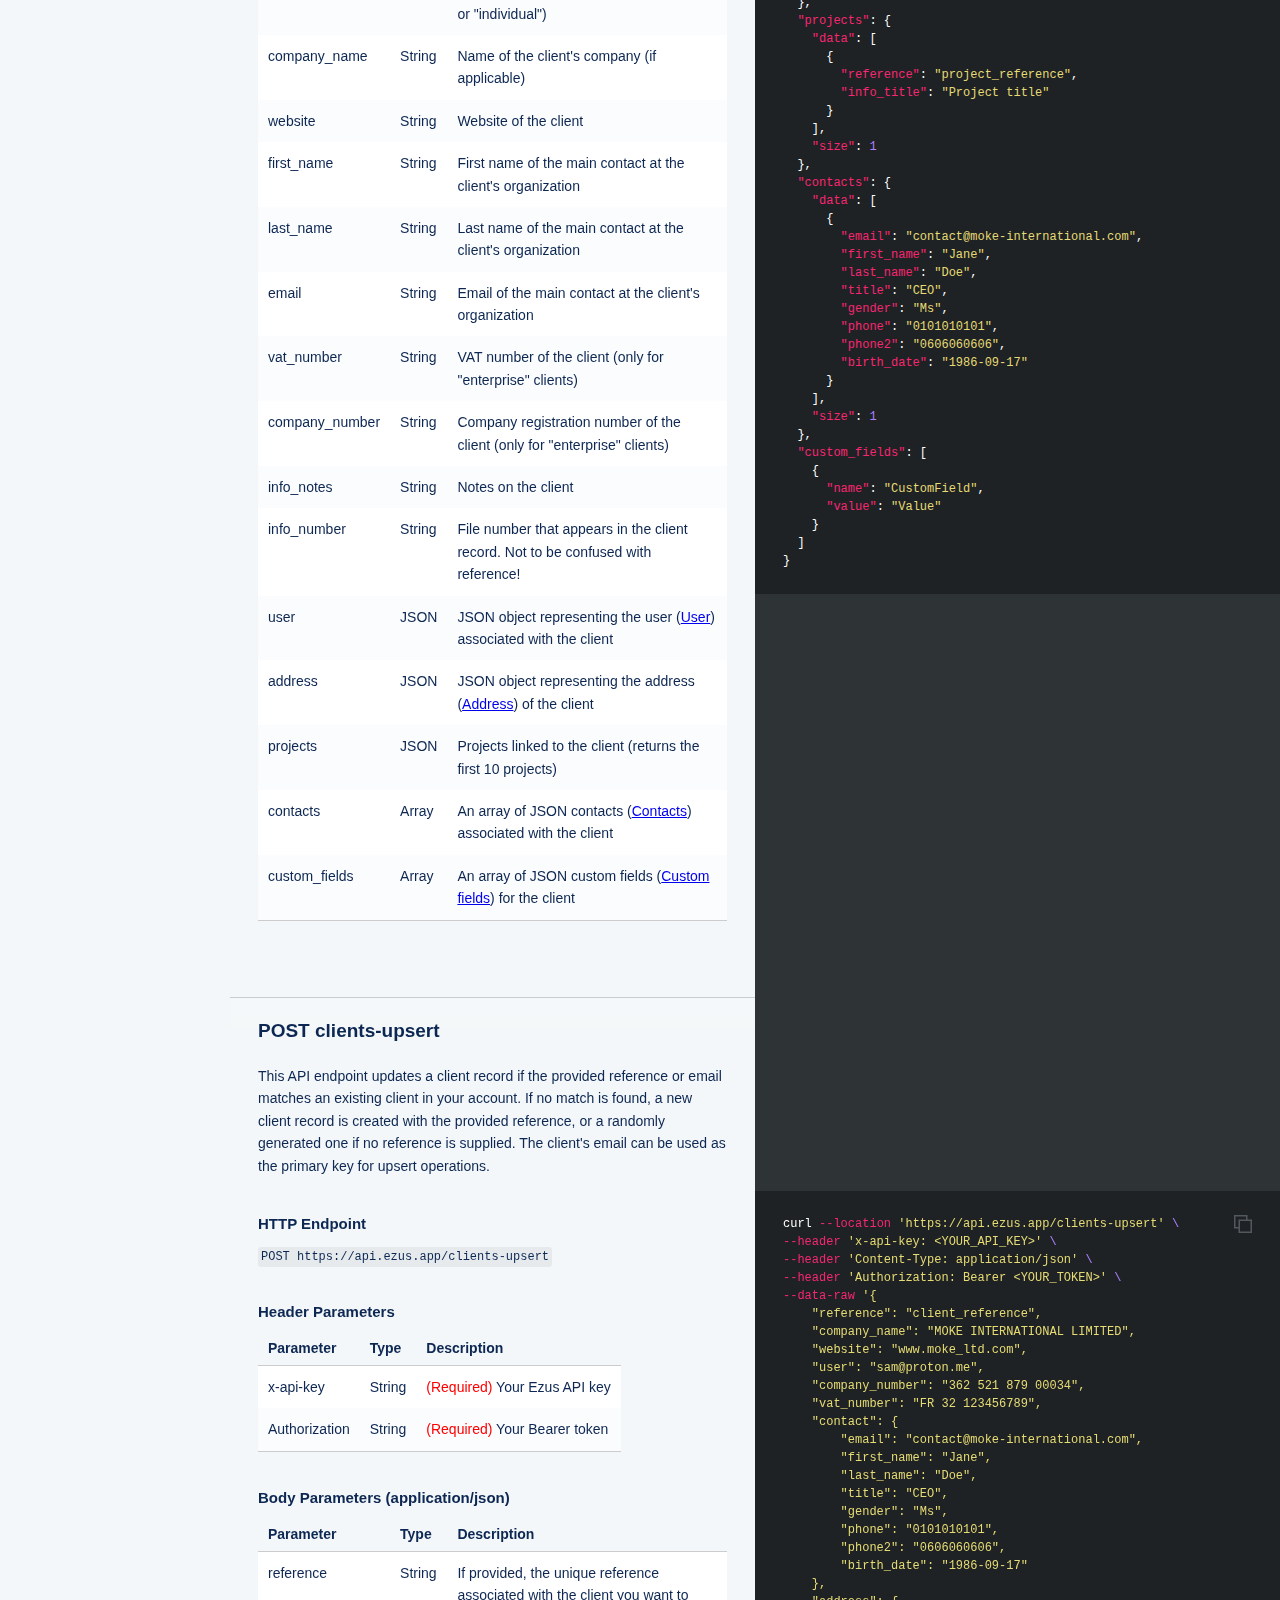
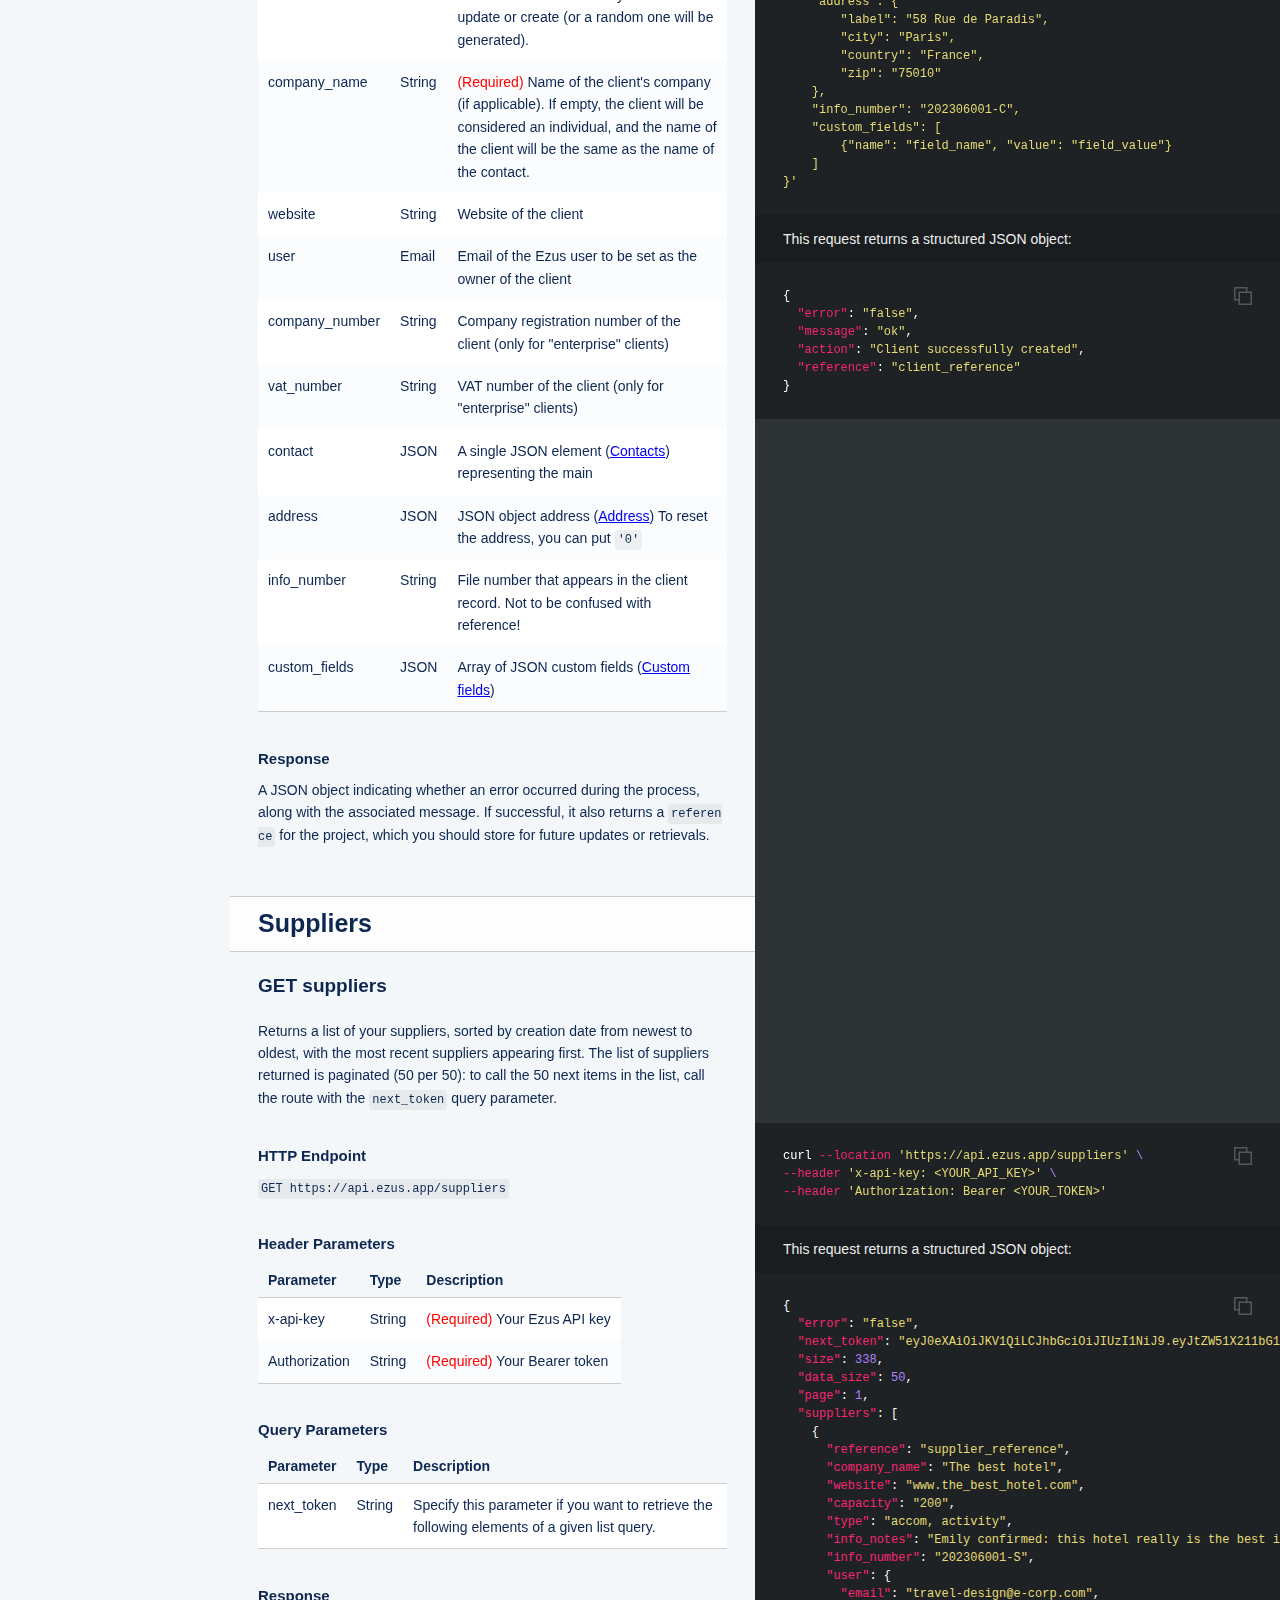
==== commit 4e9d75fa: "deploy: baadcfed6398ad20938870baad4e6fd2d78a698f" ====
--- a/index.html
+++ b/index.html
@@ -1144,9 +1144,7 @@
         </span><span class="nl">"label"</span><span class="p">:</span><span class="w"> </span><span class="s2">"58 Rue de Paradis"</span><span class="p">,</span><span class="w">
         </span><span class="nl">"zip"</span><span class="p">:</span><span class="w"> </span><span class="s2">"75010"</span><span class="p">,</span><span class="w">
         </span><span class="nl">"city"</span><span class="p">:</span><span class="w"> </span><span class="s2">"Paris"</span><span class="p">,</span><span class="w">
-        </span><span class="nl">"country"</span><span class="p">:</span><span class="w"> </span><span class="s2">"France"</span><span class="p">,</span><span class="w">
-        </span><span class="nl">"latitude"</span><span class="p">:</span><span class="w"> </span><span class="mf">50.861796</span><span class="p">,</span><span class="w">
-        </span><span class="nl">"longitude"</span><span class="p">:</span><span class="w"> </span><span class="mf">4.359988</span><span class="w">
+        </span><span class="nl">"country"</span><span class="p">:</span><span class="w"> </span><span class="s2">"France"</span><span class="w">
       </span><span class="p">},</span><span class="w">
       </span><span class="nl">"description"</span><span class="p">:</span><span class="w"> </span><span class="p">{</span><span class="w">
         </span><span class="nl">"short"</span><span class="p">:</span><span class="w"> </span><span class="s2">"Short description of the activity"</span><span class="p">,</span><span class="w">
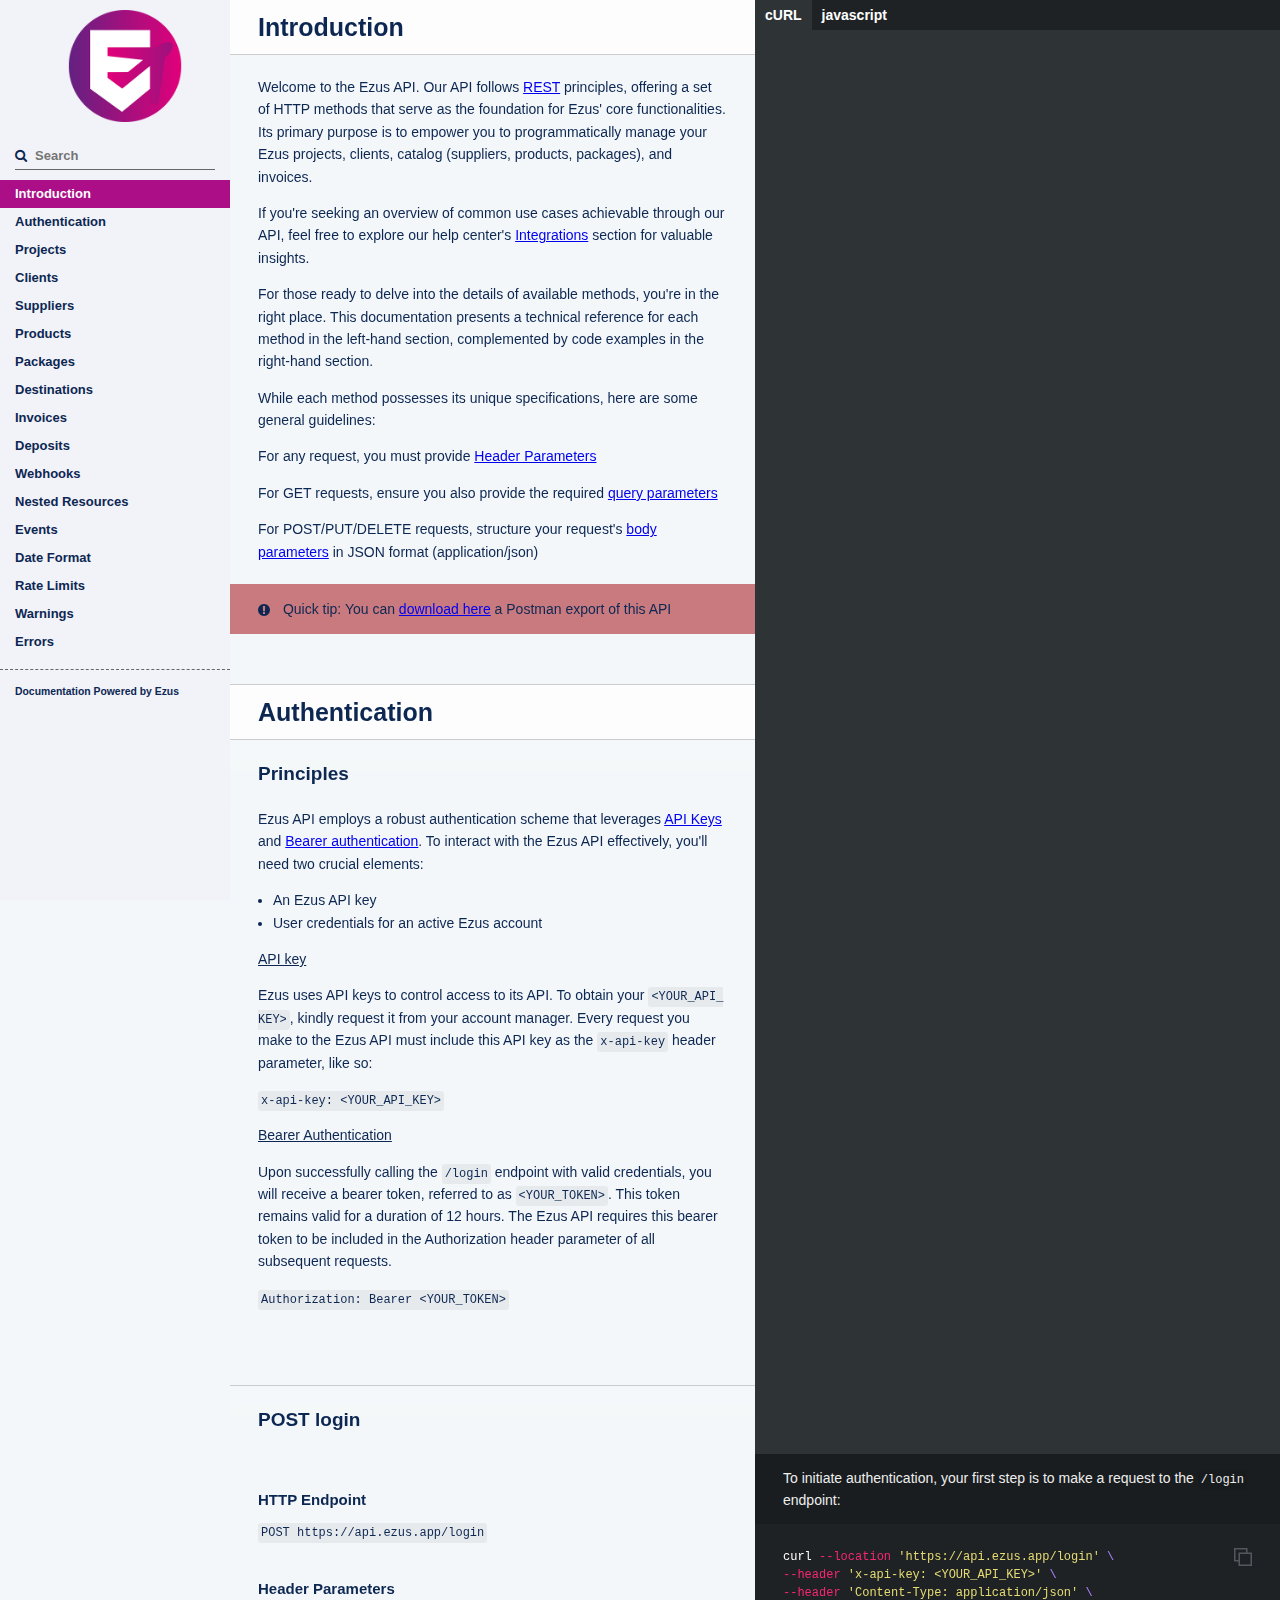
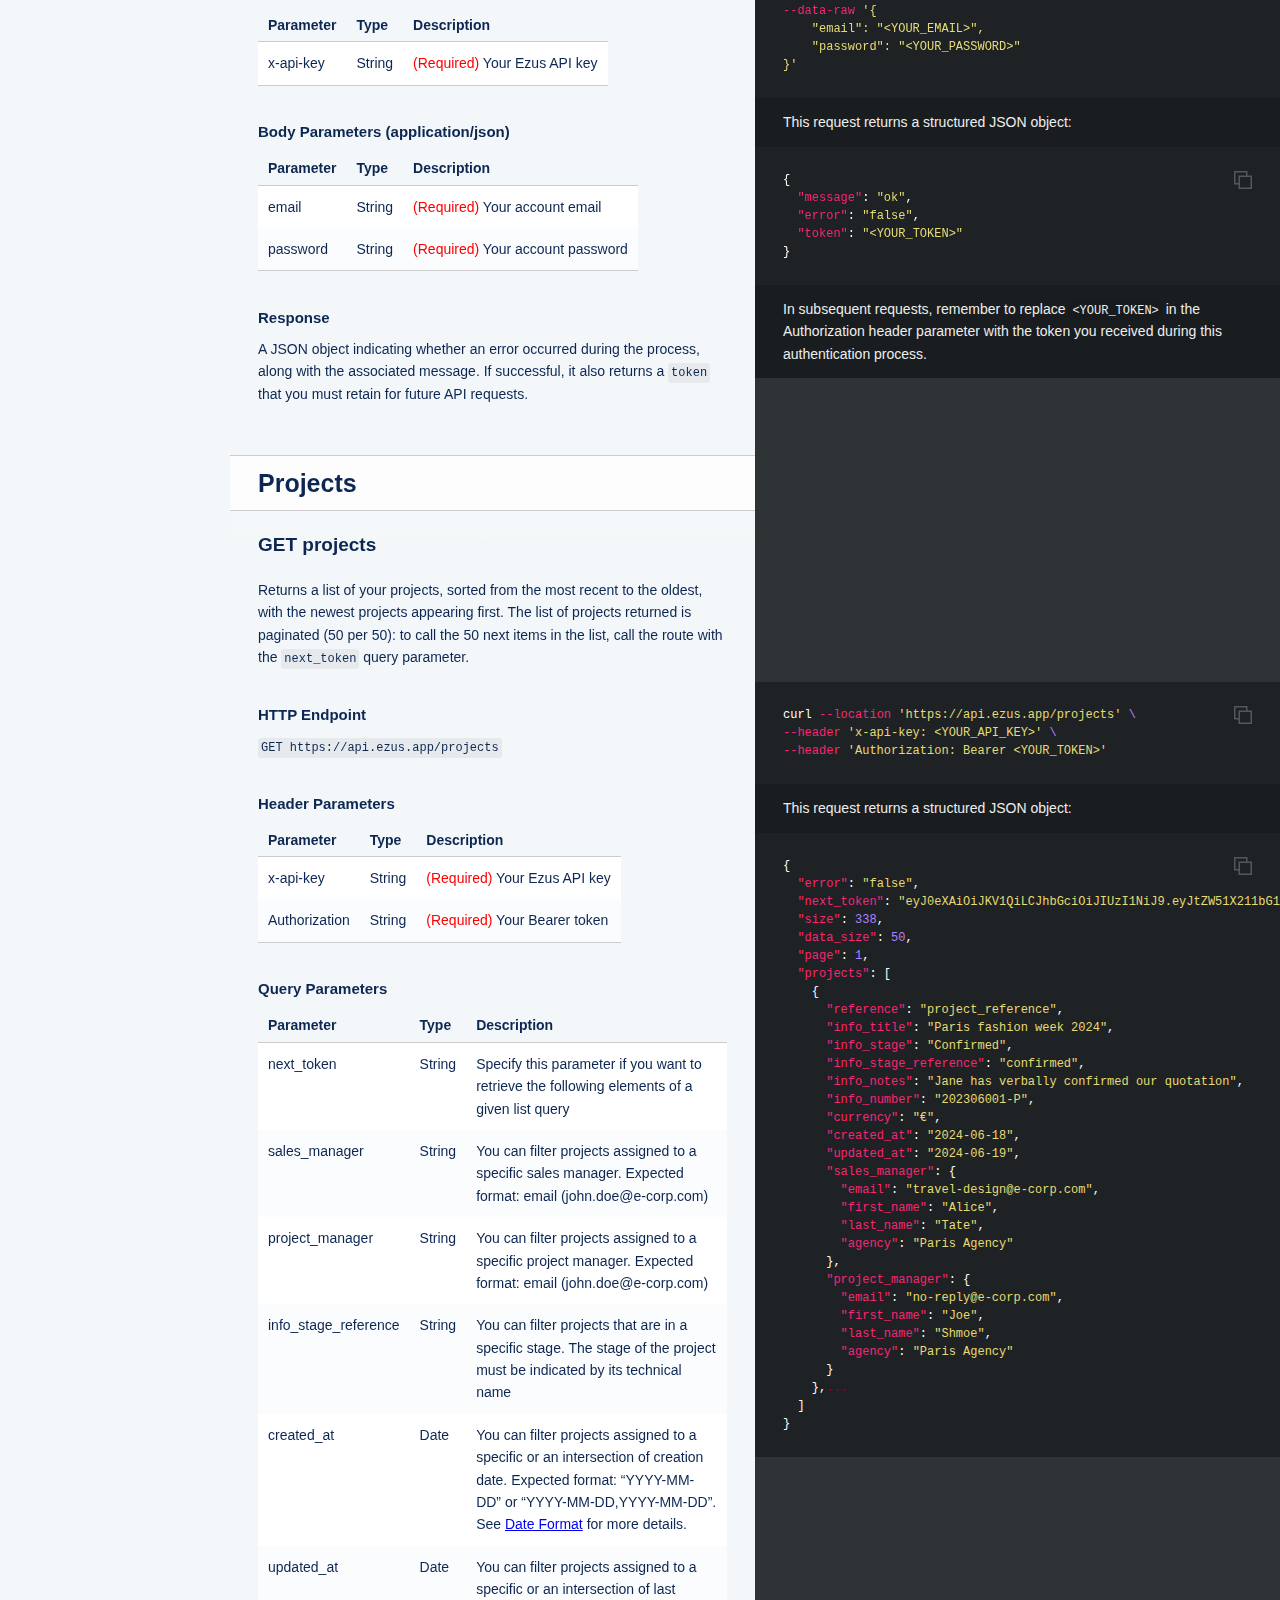
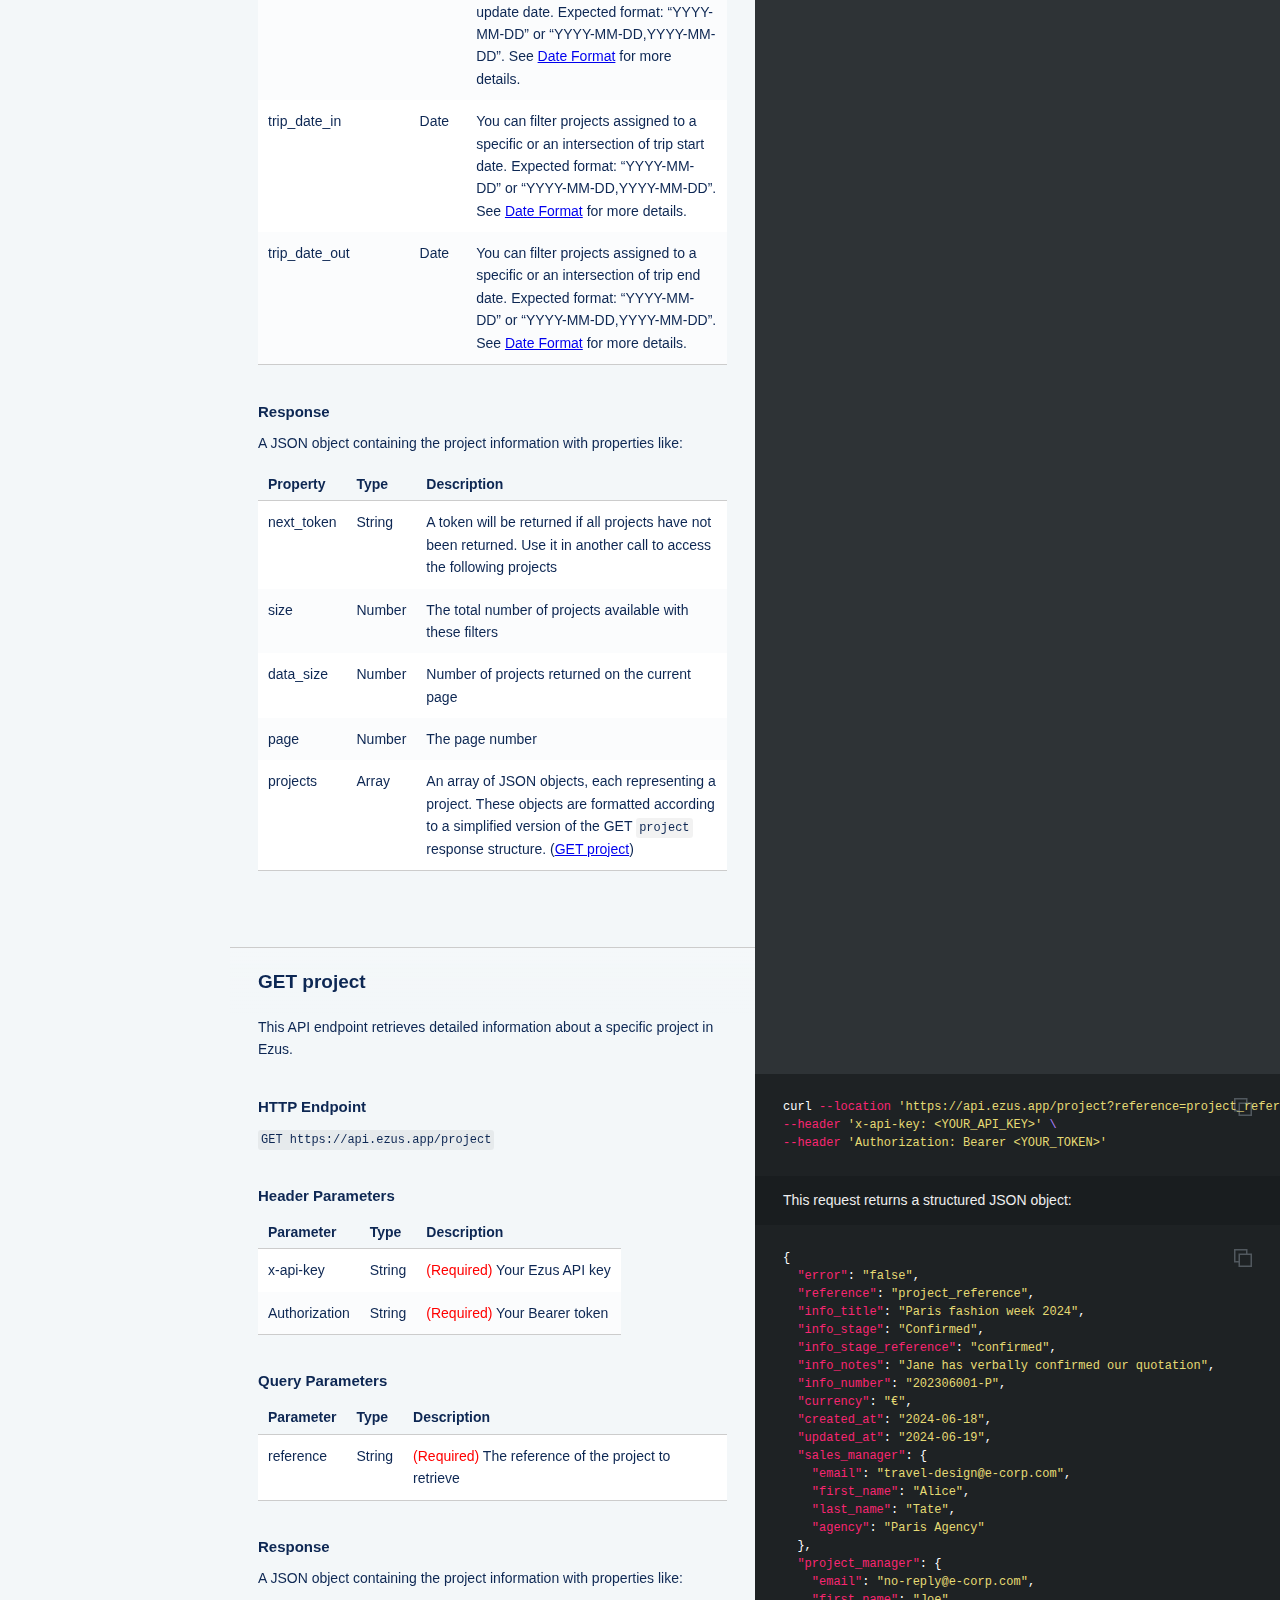
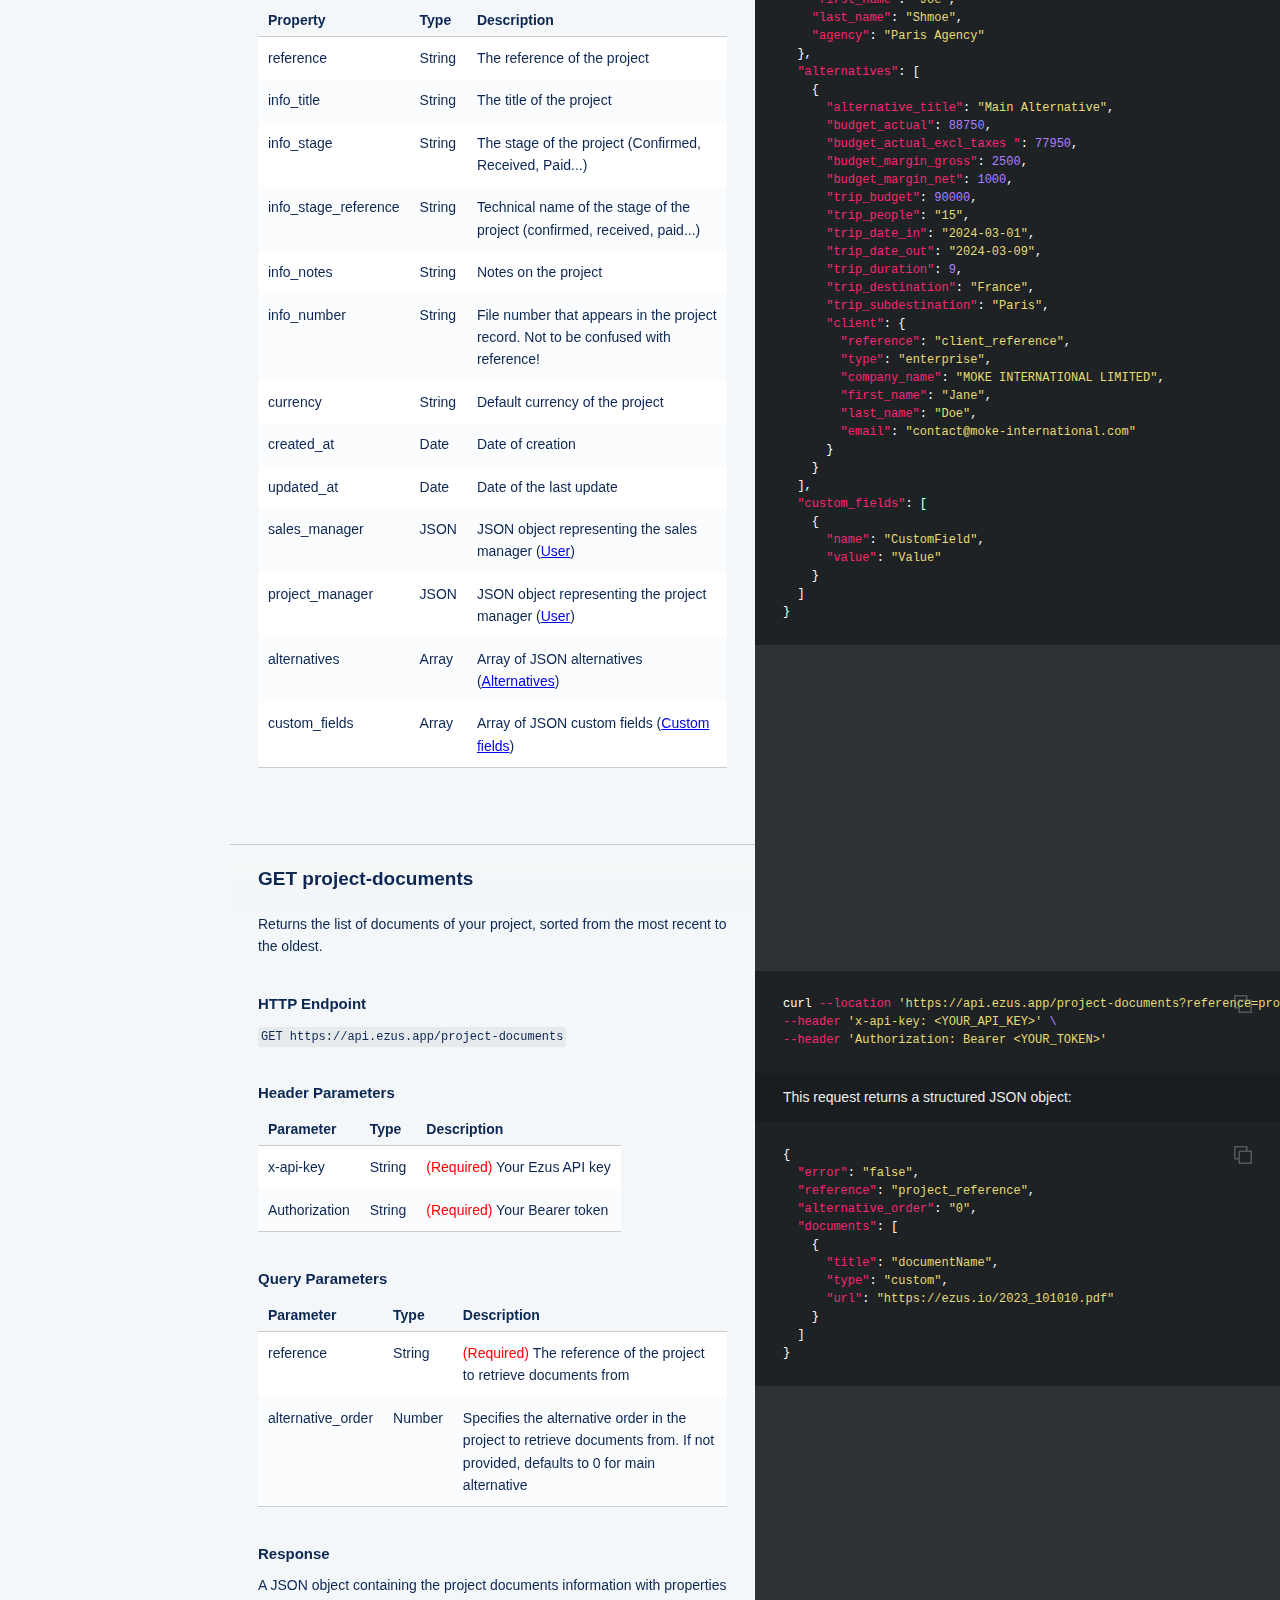
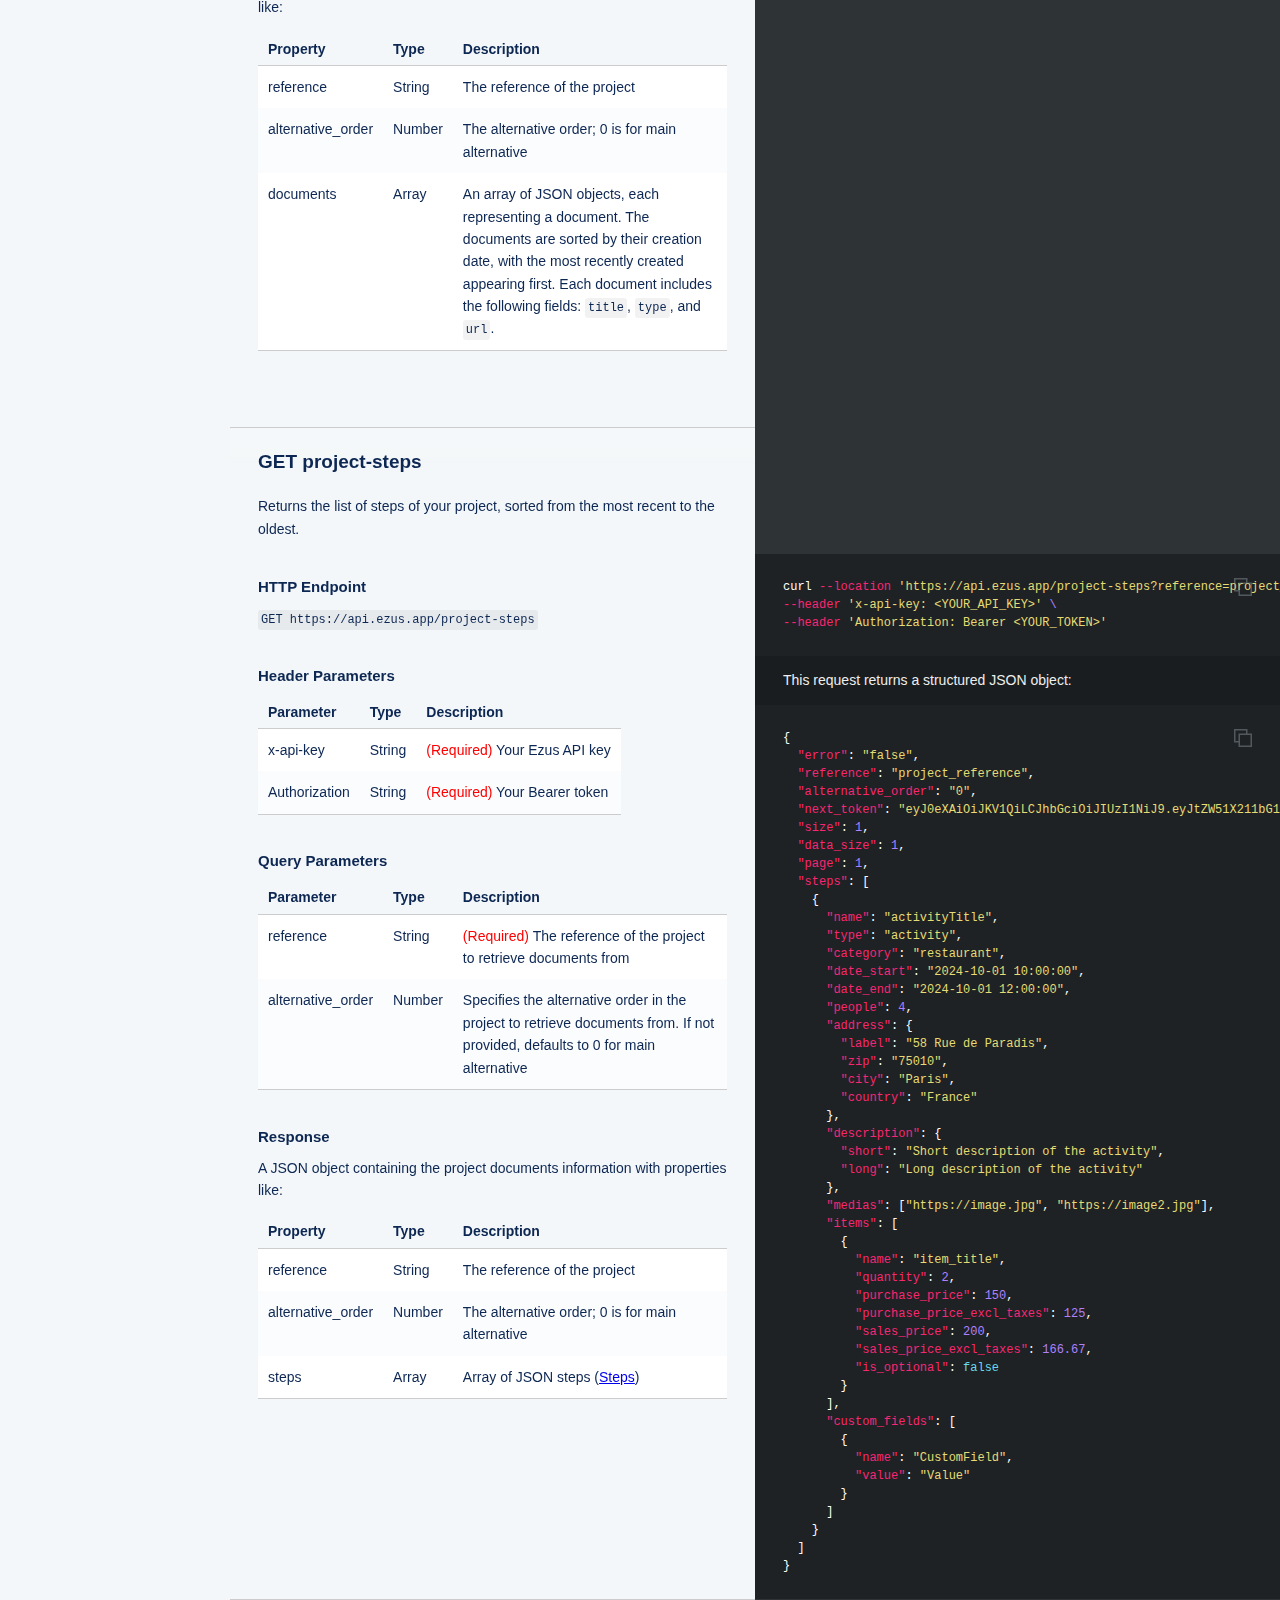
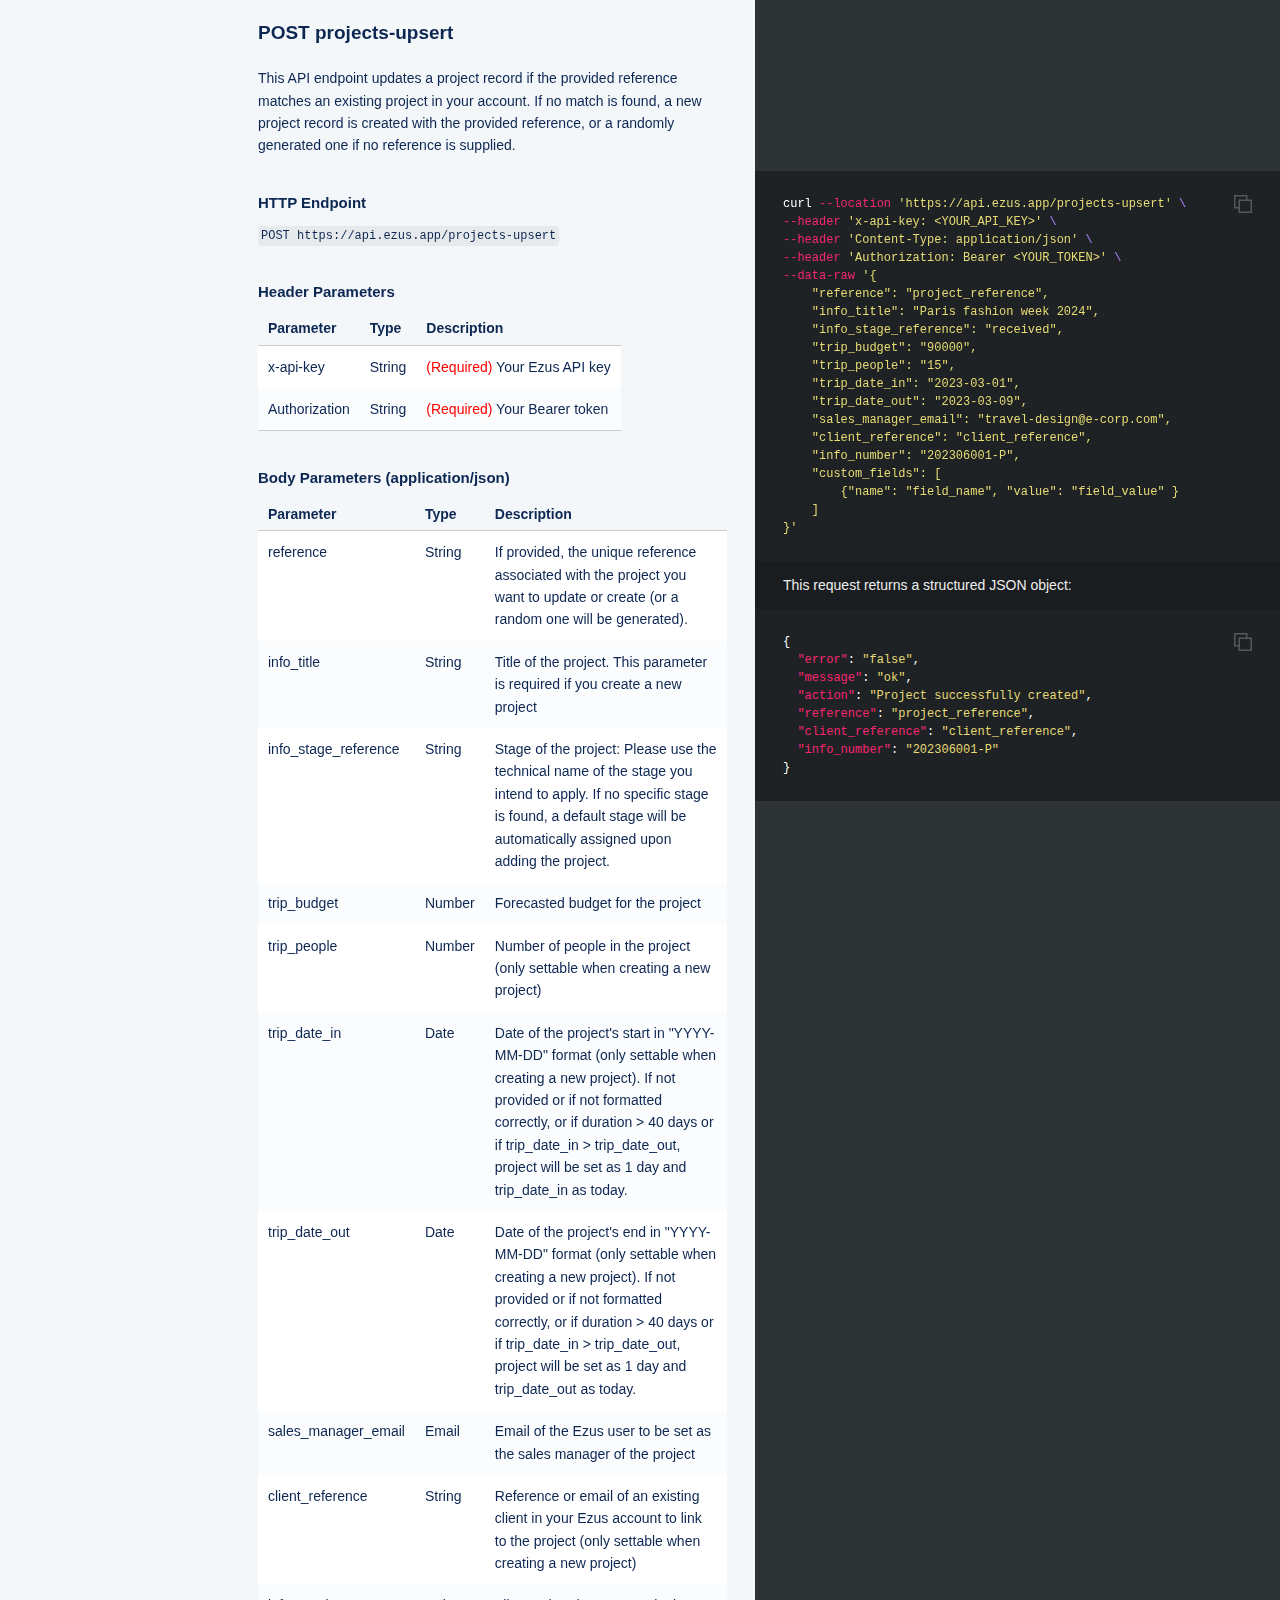
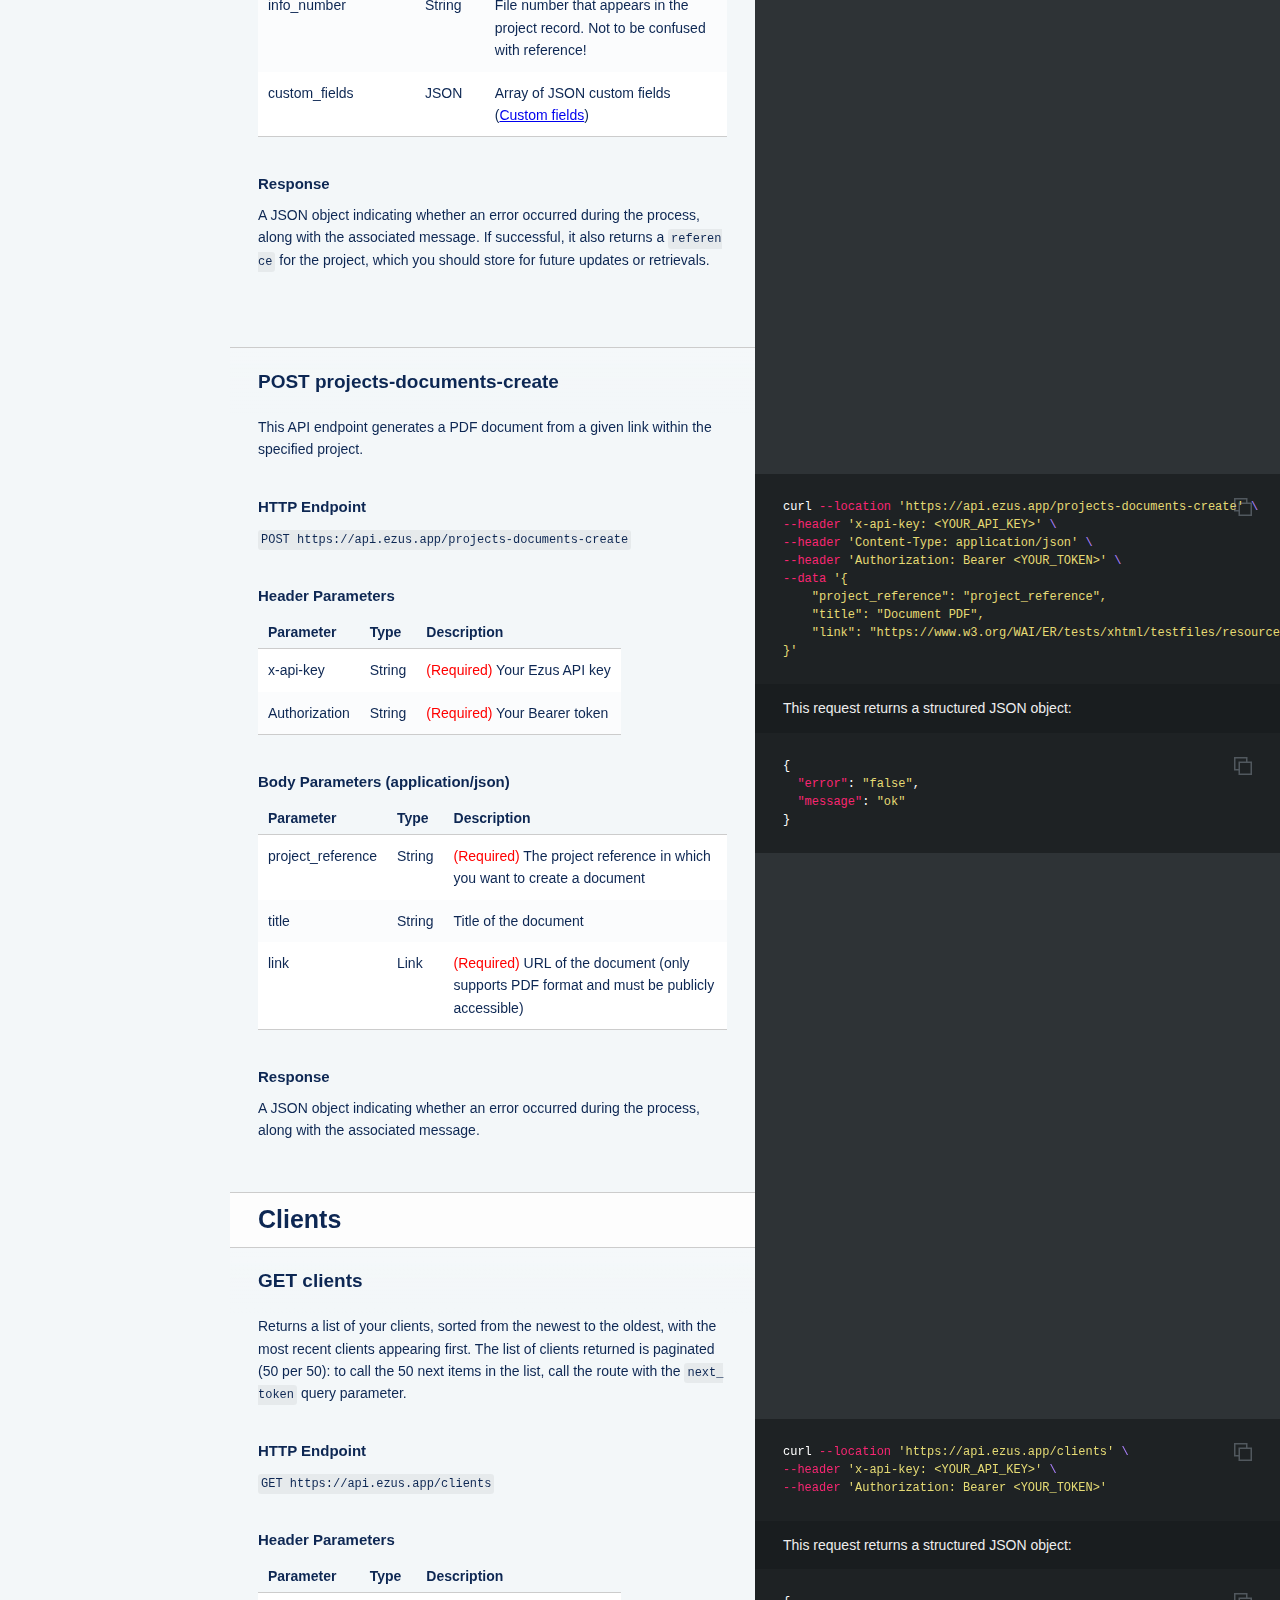
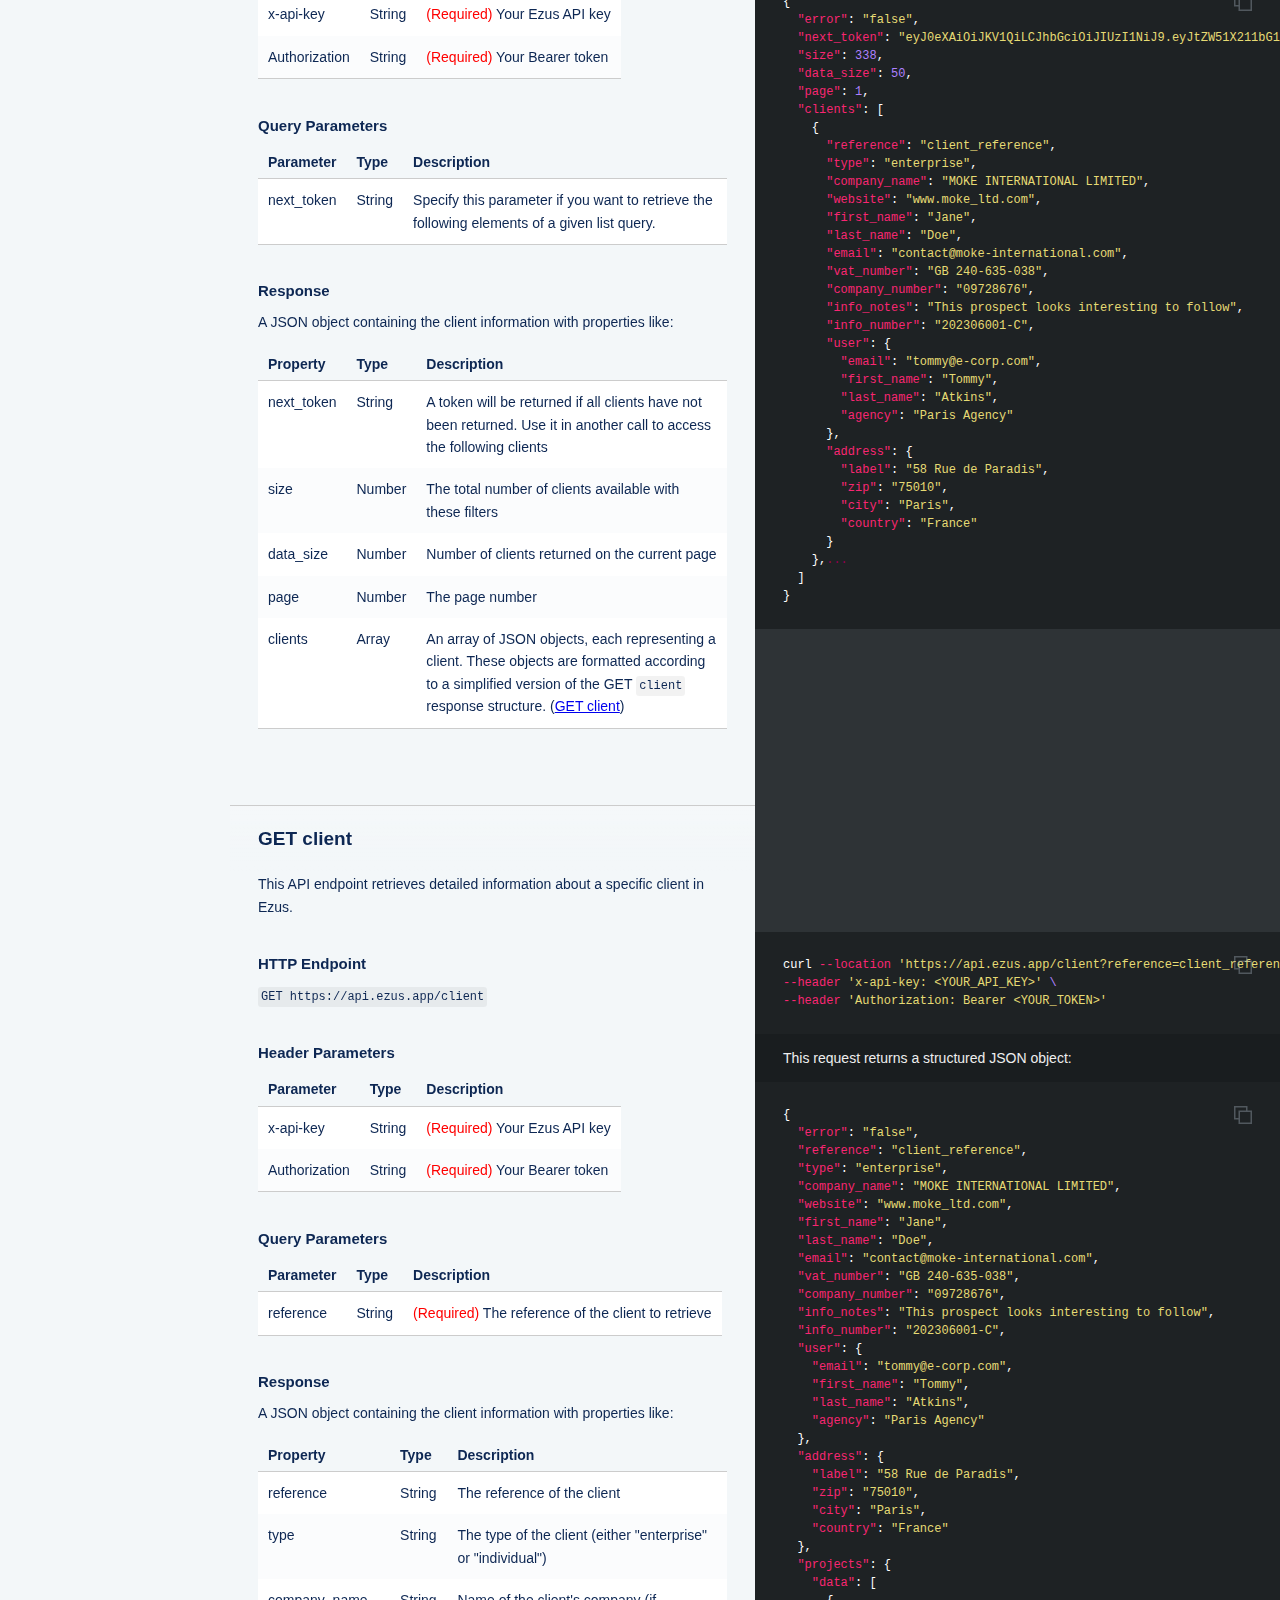
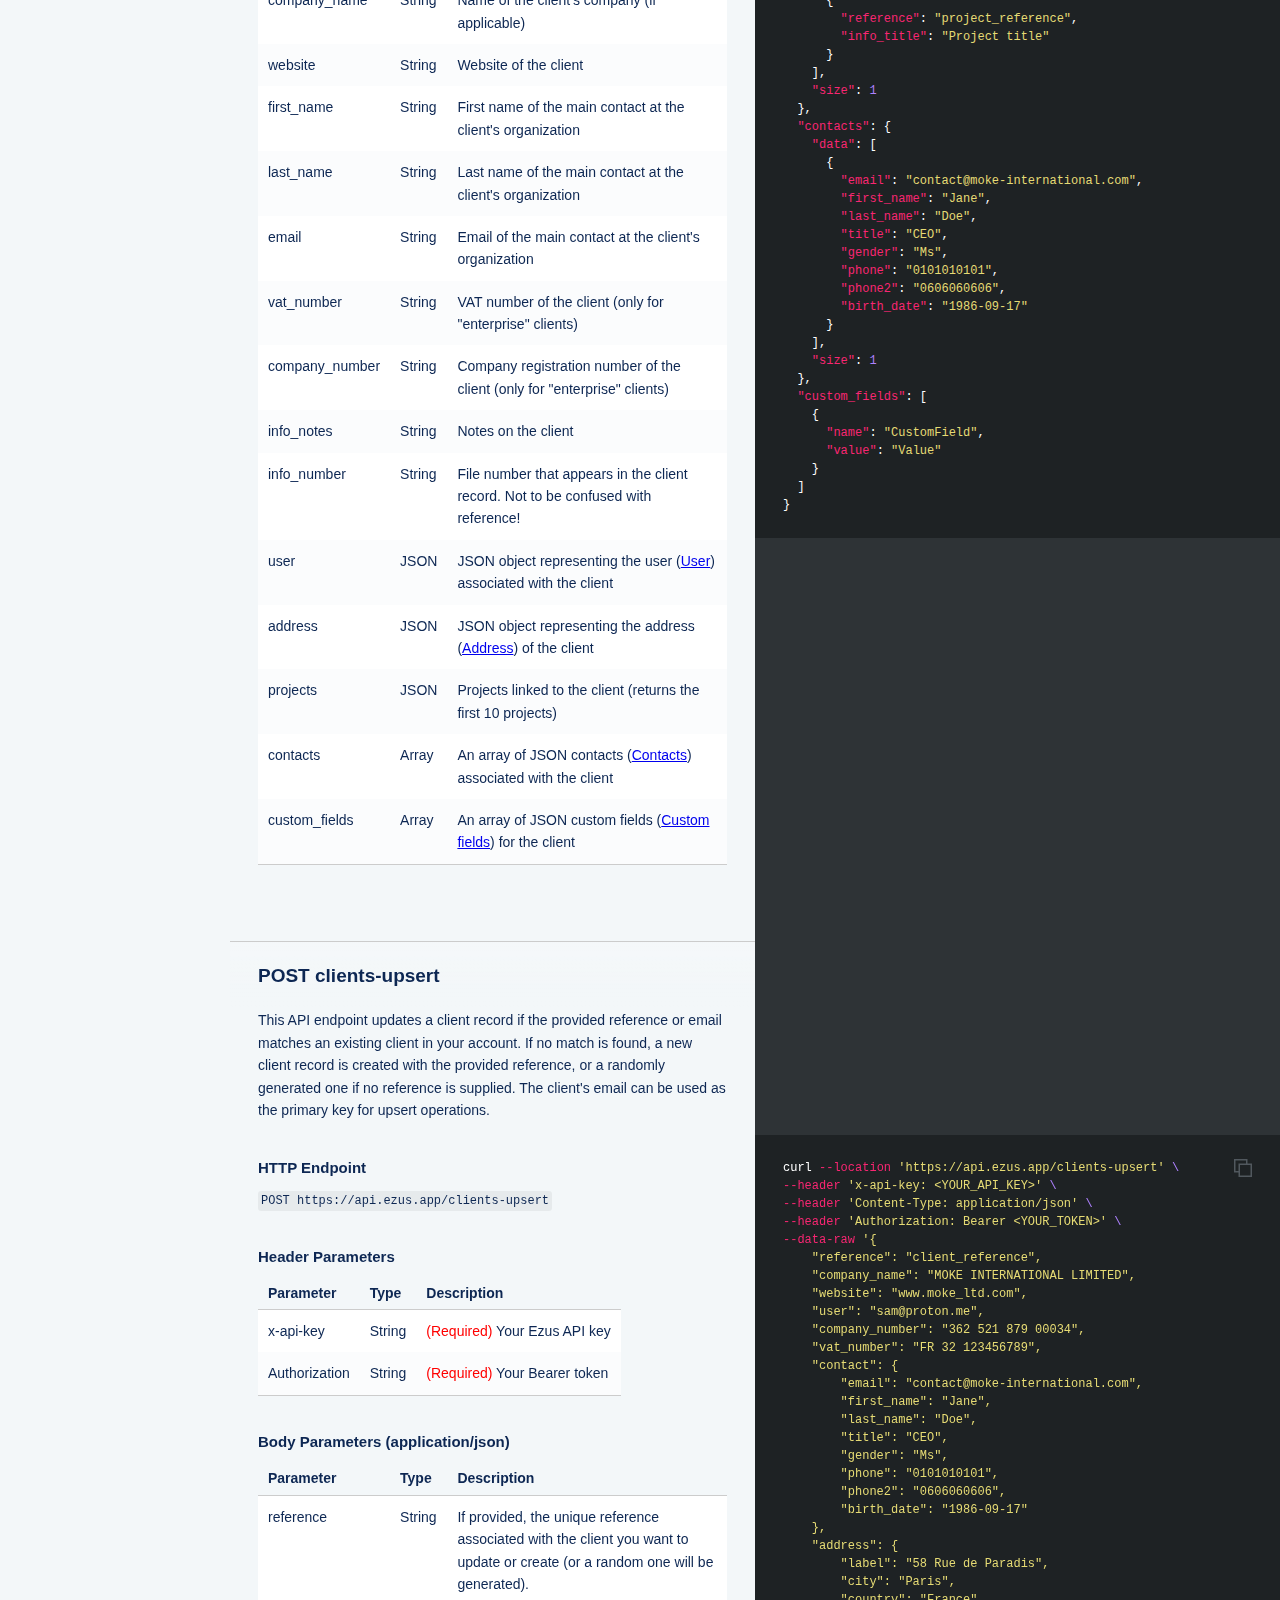
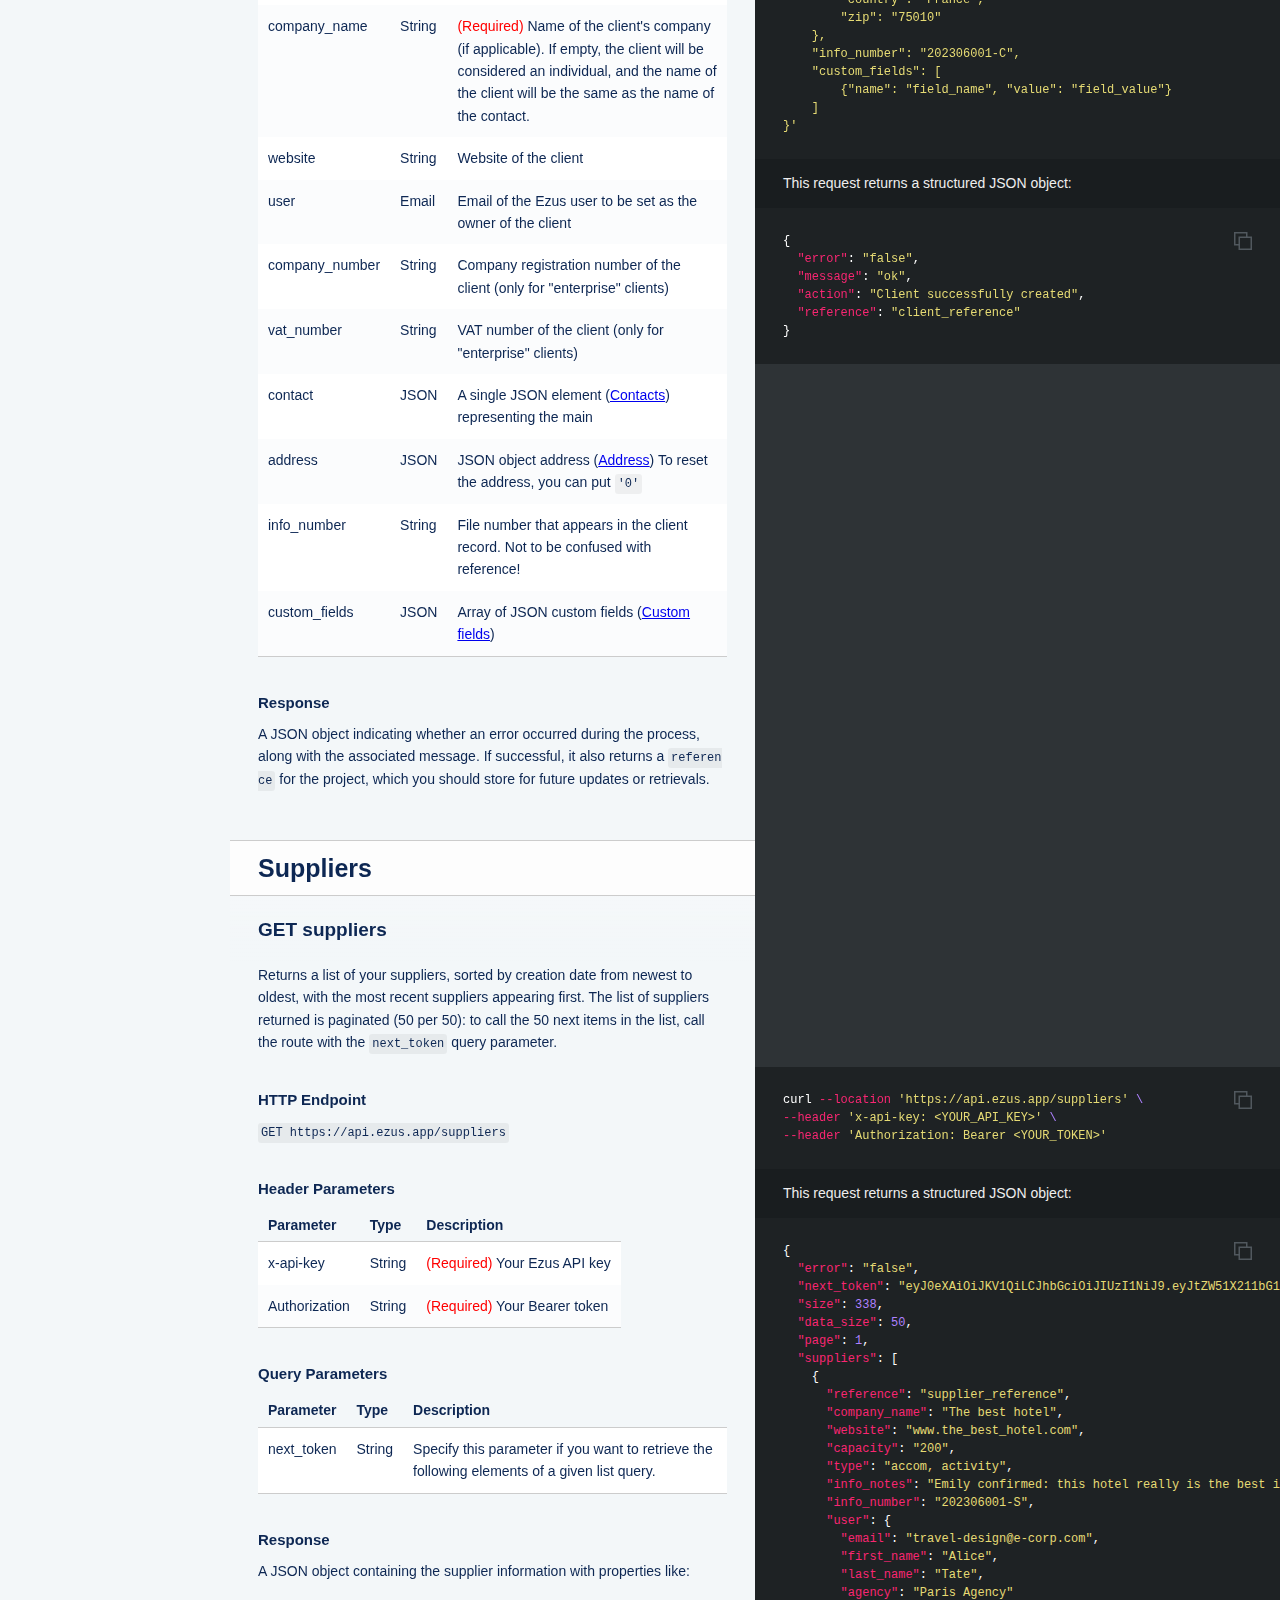
==== commit 729c0725: "deploy: dc583d03f5887b7d70b1e4e065ff9fd41b87455c" ====
--- a/index.html
+++ b/index.html
@@ -479,6 +479,9 @@
                     <a href="#invoices-amounts" class="toc-h2 toc-link" data-title="Invoices Amounts">Invoices Amounts</a>
                   </li>
                   <li>
+                    <a href="#items" class="toc-h2 toc-link" data-title="Items">Items</a>
+                  </li>
+                  <li>
                     <a href="#langs" class="toc-h2 toc-link" data-title="Langs">Langs</a>
                   </li>
                   <li>
@@ -486,6 +489,9 @@
                   </li>
                   <li>
                     <a href="#products-2" class="toc-h2 toc-link" data-title="Products">Products</a>
+                  </li>
+                  <li>
+                    <a href="#steps" class="toc-h2 toc-link" data-title="Steps">Steps</a>
                   </li>
                   <li>
                     <a href="#suppliers-2" class="toc-h2 toc-link" data-title="Suppliers">Suppliers</a>
@@ -1151,6 +1157,17 @@
         </span><span class="nl">"long"</span><span class="p">:</span><span class="w"> </span><span class="s2">"Long description of the activity"</span><span class="w">
       </span><span class="p">},</span><span class="w">
       </span><span class="nl">"medias"</span><span class="p">:</span><span class="w"> </span><span class="p">[</span><span class="s2">"https://image.jpg"</span><span class="p">,</span><span class="w"> </span><span class="s2">"https://image2.jpg"</span><span class="p">],</span><span class="w">
+      </span><span class="nl">"items"</span><span class="p">:</span><span class="w"> </span><span class="p">[</span><span class="w">
+        </span><span class="p">{</span><span class="w">
+          </span><span class="nl">"name"</span><span class="p">:</span><span class="w"> </span><span class="s2">"item_title"</span><span class="p">,</span><span class="w">
+          </span><span class="nl">"quantity"</span><span class="p">:</span><span class="w"> </span><span class="mi">2</span><span class="p">,</span><span class="w">
+          </span><span class="nl">"purchase_price"</span><span class="p">:</span><span class="w"> </span><span class="mi">150</span><span class="p">,</span><span class="w">
+          </span><span class="nl">"purchase_price_excl_taxes"</span><span class="p">:</span><span class="w"> </span><span class="mi">125</span><span class="p">,</span><span class="w">
+          </span><span class="nl">"sales_price"</span><span class="p">:</span><span class="w"> </span><span class="mi">200</span><span class="p">,</span><span class="w">
+          </span><span class="nl">"sales_price_excl_taxes"</span><span class="p">:</span><span class="w"> </span><span class="mf">166.67</span><span class="p">,</span><span class="w">
+          </span><span class="nl">"is_optional"</span><span class="p">:</span><span class="w"> </span><span class="kc">false</span><span class="w">
+        </span><span class="p">}</span><span class="w">
+      </span><span class="p">],</span><span class="w">
       </span><span class="nl">"custom_fields"</span><span class="p">:</span><span class="w"> </span><span class="p">[</span><span class="w">
         </span><span class="p">{</span><span class="w">
           </span><span class="nl">"name"</span><span class="p">:</span><span class="w"> </span><span class="s2">"CustomField"</span><span class="p">,</span><span class="w">
@@ -1223,7 +1240,7 @@
 <tr>
 <td>steps</td>
 <td>Array</td>
-<td>An array of JSON objects, each representing a step. The steps are sorted by their creation date, with the most recently created appearing first. Each step includes the following fields: name, <code>type</code>, <code>category</code>,<code>date_start</code>, <code>date_end</code>, <code>people</code>, <code>address</code>, <code>description</code>, <code>medias</code>, and <code>custom_fields</code>.</td>
+<td>Array of JSON steps (<a href="#steps">Steps</a>)</td>
 </tr>
 </tbody></table>
 <h2 id='post-projects-upsert'>POST projects-upsert</h2>
@@ -4483,12 +4500,12 @@
 </tbody></table>
 <h3 id='response-29'>Response</h3>
 <p>A JSON object indicating whether an error occurred during the process, along with the associated message.</p>
-<h1 id='nested-resources'>Nested Resources</h1><h3 id='address'>Address</h3><div class="highlight"><pre class="highlight json tab-json"><code><span class="w">   </span><span class="nl">"address"</span><span class="p">:</span><span class="w"> </span><span class="p">{</span><span class="w">
-    </span><span class="nl">"label"</span><span class="p">:</span><span class="w"> </span><span class="s2">"58 Rue de Paradis"</span><span class="p">,</span><span class="w">
-    </span><span class="nl">"zip"</span><span class="p">:</span><span class="w"> </span><span class="s2">"75010"</span><span class="p">,</span><span class="w">
-    </span><span class="nl">"city"</span><span class="p">:</span><span class="w"> </span><span class="s2">"Paris"</span><span class="p">,</span><span class="w">
-    </span><span class="nl">"country"</span><span class="p">:</span><span class="w"> </span><span class="s2">"France"</span><span class="w">
-  </span><span class="p">}</span><span class="err">,</span><span class="w">
+<h1 id='nested-resources'>Nested Resources</h1><h3 id='address'>Address</h3><div class="highlight"><pre class="highlight json tab-json"><code><span class="nl">"address"</span><span class="p">:</span><span class="w"> </span><span class="p">{</span><span class="w">
+  </span><span class="nl">"label"</span><span class="p">:</span><span class="w"> </span><span class="s2">"58 Rue de Paradis"</span><span class="p">,</span><span class="w">
+  </span><span class="nl">"zip"</span><span class="p">:</span><span class="w"> </span><span class="s2">"75010"</span><span class="p">,</span><span class="w">
+  </span><span class="nl">"city"</span><span class="p">:</span><span class="w"> </span><span class="s2">"Paris"</span><span class="p">,</span><span class="w">
+  </span><span class="nl">"country"</span><span class="p">:</span><span class="w"> </span><span class="s2">"France"</span><span class="w">
+</span><span class="p">}</span><span class="w">
 </span></code></pre></div>
 <table><thead>
 <tr>
@@ -4518,30 +4535,30 @@
 <td>Post code</td>
 </tr>
 </tbody></table>
-<h3 id='alternatives'>Alternatives</h3><div class="highlight"><pre class="highlight json tab-json"><code><span class="w">  </span><span class="nl">"alternatives"</span><span class="p">:</span><span class="w"> </span><span class="p">[</span><span class="w">
-    </span><span class="p">{</span><span class="w">
-      </span><span class="nl">"alternative_title"</span><span class="p">:</span><span class="w"> </span><span class="s2">"Main Alternative"</span><span class="p">,</span><span class="w">
-      </span><span class="nl">"budget_actual"</span><span class="p">:</span><span class="w"> </span><span class="mi">88750</span><span class="p">,</span><span class="w">
-      </span><span class="nl">"budget_actual_excl_taxes "</span><span class="p">:</span><span class="w"> </span><span class="mi">77950</span><span class="p">,</span><span class="w">
-      </span><span class="nl">"budget_margin_gross"</span><span class="p">:</span><span class="w"> </span><span class="mi">2500</span><span class="p">,</span><span class="w">
-      </span><span class="nl">"budget_margin_net"</span><span class="p">:</span><span class="w"> </span><span class="mi">1000</span><span class="p">,</span><span class="w">
-      </span><span class="nl">"trip_budget"</span><span class="p">:</span><span class="w"> </span><span class="mi">90000</span><span class="p">,</span><span class="w">
-      </span><span class="nl">"trip_people"</span><span class="p">:</span><span class="w"> </span><span class="s2">"15"</span><span class="p">,</span><span class="w">
-      </span><span class="nl">"trip_date_in"</span><span class="p">:</span><span class="w"> </span><span class="s2">"2024-03-01"</span><span class="p">,</span><span class="w">
-      </span><span class="nl">"trip_date_out"</span><span class="p">:</span><span class="w"> </span><span class="s2">"2024-03-09"</span><span class="p">,</span><span class="w">
-      </span><span class="nl">"trip_duration"</span><span class="p">:</span><span class="w"> </span><span class="mi">9</span><span class="p">,</span><span class="w">
-      </span><span class="nl">"trip_destination"</span><span class="p">:</span><span class="w"> </span><span class="s2">"France"</span><span class="p">,</span><span class="w">
-      </span><span class="nl">"trip_subdestination"</span><span class="p">:</span><span class="w"> </span><span class="s2">"Paris"</span><span class="p">,</span><span class="w">
-      </span><span class="nl">"client"</span><span class="p">:</span><span class="w"> </span><span class="p">{</span><span class="w">
-        </span><span class="nl">"reference"</span><span class="p">:</span><span class="w"> </span><span class="s2">"client_reference"</span><span class="p">,</span><span class="w">
-        </span><span class="nl">"type"</span><span class="p">:</span><span class="w"> </span><span class="s2">"enterprise"</span><span class="p">,</span><span class="w">
-        </span><span class="nl">"company_name"</span><span class="p">:</span><span class="w"> </span><span class="s2">"MOKE INTERNATIONAL LIMITED"</span><span class="p">,</span><span class="w">
-        </span><span class="nl">"first_name"</span><span class="p">:</span><span class="w"> </span><span class="s2">"Jane"</span><span class="p">,</span><span class="w">
-        </span><span class="nl">"last_name"</span><span class="p">:</span><span class="w"> </span><span class="s2">"Doe"</span><span class="p">,</span><span class="w">
-        </span><span class="nl">"email"</span><span class="p">:</span><span class="w"> </span><span class="s2">"contact@moke-international.com"</span><span class="w">
-      </span><span class="p">}</span><span class="w">
+<h3 id='alternatives'>Alternatives</h3><div class="highlight"><pre class="highlight json tab-json"><code><span class="nl">"alternatives"</span><span class="p">:</span><span class="w"> </span><span class="p">[</span><span class="w">
+  </span><span class="p">{</span><span class="w">
+    </span><span class="nl">"alternative_title"</span><span class="p">:</span><span class="w"> </span><span class="s2">"Main Alternative"</span><span class="p">,</span><span class="w">
+    </span><span class="nl">"budget_actual"</span><span class="p">:</span><span class="w"> </span><span class="mi">88750</span><span class="p">,</span><span class="w">
+    </span><span class="nl">"budget_actual_excl_taxes "</span><span class="p">:</span><span class="w"> </span><span class="mi">77950</span><span class="p">,</span><span class="w">
+    </span><span class="nl">"budget_margin_gross"</span><span class="p">:</span><span class="w"> </span><span class="mi">2500</span><span class="p">,</span><span class="w">
+    </span><span class="nl">"budget_margin_net"</span><span class="p">:</span><span class="w"> </span><span class="mi">1000</span><span class="p">,</span><span class="w">
+    </span><span class="nl">"trip_budget"</span><span class="p">:</span><span class="w"> </span><span class="mi">90000</span><span class="p">,</span><span class="w">
+    </span><span class="nl">"trip_people"</span><span class="p">:</span><span class="w"> </span><span class="s2">"15"</span><span class="p">,</span><span class="w">
+    </span><span class="nl">"trip_date_in"</span><span class="p">:</span><span class="w"> </span><span class="s2">"2024-03-01"</span><span class="p">,</span><span class="w">
+    </span><span class="nl">"trip_date_out"</span><span class="p">:</span><span class="w"> </span><span class="s2">"2024-03-09"</span><span class="p">,</span><span class="w">
+    </span><span class="nl">"trip_duration"</span><span class="p">:</span><span class="w"> </span><span class="mi">9</span><span class="p">,</span><span class="w">
+    </span><span class="nl">"trip_destination"</span><span class="p">:</span><span class="w"> </span><span class="s2">"France"</span><span class="p">,</span><span class="w">
+    </span><span class="nl">"trip_subdestination"</span><span class="p">:</span><span class="w"> </span><span class="s2">"Paris"</span><span class="p">,</span><span class="w">
+    </span><span class="nl">"client"</span><span class="p">:</span><span class="w"> </span><span class="p">{</span><span class="w">
+      </span><span class="nl">"reference"</span><span class="p">:</span><span class="w"> </span><span class="s2">"client_reference"</span><span class="p">,</span><span class="w">
+      </span><span class="nl">"type"</span><span class="p">:</span><span class="w"> </span><span class="s2">"enterprise"</span><span class="p">,</span><span class="w">
+      </span><span class="nl">"company_name"</span><span class="p">:</span><span class="w"> </span><span class="s2">"MOKE INTERNATIONAL LIMITED"</span><span class="p">,</span><span class="w">
+      </span><span class="nl">"first_name"</span><span class="p">:</span><span class="w"> </span><span class="s2">"Jane"</span><span class="p">,</span><span class="w">
+      </span><span class="nl">"last_name"</span><span class="p">:</span><span class="w"> </span><span class="s2">"Doe"</span><span class="p">,</span><span class="w">
+      </span><span class="nl">"email"</span><span class="p">:</span><span class="w"> </span><span class="s2">"contact@moke-international.com"</span><span class="w">
     </span><span class="p">}</span><span class="w">
-  </span><span class="p">]</span><span class="w">
+  </span><span class="p">}</span><span class="w">
+</span><span class="p">]</span><span class="w">
 </span></code></pre></div>
 <table><thead>
 <tr>
@@ -4619,111 +4636,111 @@
 <h3 id='contacts'>Contacts</h3>
 <p>Only the last 10 contacts are returned in this object. Note that for upsert endpoints, only one contact is required (equivalent to a single JSON element in the contacts.data Array below).</p>
 <div class="highlight"><pre class="highlight json tab-json"><code><span class="nl">"contacts"</span><span class="p">:</span><span class="w"> </span><span class="p">{</span><span class="w">
-    </span><span class="nl">"data"</span><span class="p">:</span><span class="w"> </span><span class="p">[</span><span class="w">
-      </span><span class="p">{</span><span class="w">
-  </span><span class="nl">"email"</span><span class="p">:</span><span class="w"> </span><span class="s2">"elliot@fsociety.org"</span><span class="p">,</span><span class="w">
-  </span><span class="nl">"first_name"</span><span class="p">:</span><span class="w"> </span><span class="s2">"Elliot"</span><span class="p">,</span><span class="w">
-  </span><span class="nl">"last_name"</span><span class="p">:</span><span class="w"> </span><span class="s2">"Alderson"</span><span class="p">,</span><span class="w">
-  </span><span class="nl">"title"</span><span class="p">:</span><span class="w"> </span><span class="s2">"Developer"</span><span class="p">,</span><span class="w">
-  </span><span class="nl">"gender"</span><span class="p">:</span><span class="w"> </span><span class="s2">"Mr"</span><span class="p">,</span><span class="w">
-  </span><span class="nl">"phone"</span><span class="p">:</span><span class="w"> </span><span class="s2">""</span><span class="p">,</span><span class="w">
-  </span><span class="nl">"phone2"</span><span class="p">:</span><span class="w"> </span><span class="s2">""</span><span class="p">,</span><span class="w">
-  </span><span class="nl">"birth_date"</span><span class="p">:</span><span class="w"> </span><span class="s2">"1986-09-17"</span><span class="w">
+  </span><span class="nl">"data"</span><span class="p">:</span><span class="w"> </span><span class="p">[</span><span class="w">
+    </span><span class="p">{</span><span class="w">
+      </span><span class="nl">"email"</span><span class="p">:</span><span class="w"> </span><span class="s2">"elliot@fsociety.org"</span><span class="p">,</span><span class="w">
+      </span><span class="nl">"first_name"</span><span class="p">:</span><span class="w"> </span><span class="s2">"Elliot"</span><span class="p">,</span><span class="w">
+      </span><span class="nl">"last_name"</span><span class="p">:</span><span class="w"> </span><span class="s2">"Alderson"</span><span class="p">,</span><span class="w">
+      </span><span class="nl">"title"</span><span class="p">:</span><span class="w"> </span><span class="s2">"Developer"</span><span class="p">,</span><span class="w">
+      </span><span class="nl">"gender"</span><span class="p">:</span><span class="w"> </span><span class="s2">"Mr"</span><span class="p">,</span><span class="w">
+      </span><span class="nl">"phone"</span><span class="p">:</span><span class="w"> </span><span class="s2">""</span><span class="p">,</span><span class="w">
+      </span><span class="nl">"phone2"</span><span class="p">:</span><span class="w"> </span><span class="s2">""</span><span class="p">,</span><span class="w">
+      </span><span class="nl">"birth_date"</span><span class="p">:</span><span class="w"> </span><span class="s2">"1986-09-17"</span><span class="w">
+    </span><span class="p">}</span><span class="w">
+  </span><span class="p">],</span><span class="w">
+  </span><span class="nl">"size"</span><span class="p">:</span><span class="w"> </span><span class="mi">1</span><span class="w">
+</span><span class="p">}</span><span class="w">
+</span></code></pre></div>
+<table><thead>
+<tr>
+<th>Property</th>
+<th>Type</th>
+<th>Description</th>
+</tr>
+</thead><tbody>
+<tr>
+<td>email</td>
+<td>String</td>
+<td>Email of the contact</td>
+</tr>
+<tr>
+<td>first_name</td>
+<td>String</td>
+<td>First name of the contact as a string</td>
+</tr>
+<tr>
+<td>last_name</td>
+<td>String</td>
+<td>Last name of the contact as a string</td>
+</tr>
+<tr>
+<td>title</td>
+<td>String</td>
+<td>Title of the contact as a string</td>
+</tr>
+<tr>
+<td>gender</td>
+<td>String</td>
+<td><code>Mr</code>, <code>Ms</code> or <code>Undefined</code></td>
+</tr>
+<tr>
+<td>phone</td>
+<td>String</td>
+<td>Phone number of the contact as a string</td>
+</tr>
+<tr>
+<td>phone2</td>
+<td>String</td>
+<td>Second phone number of the contact as a string</td>
+</tr>
+<tr>
+<td>birth_date</td>
+<td>String</td>
+<td>Contact&#39;s date of birth in a &quot;YYYY-MM-DD&quot; format string (supplier contacts have no date of birth)</td>
+</tr>
+</tbody></table>
+<h3 id='custom-fields'>Custom Fields</h3><div class="highlight"><pre class="highlight json tab-json"><code><span class="nl">"custom_fields"</span><span class="p">:</span><span class="w"> </span><span class="p">[</span><span class="w">
+  </span><span class="p">{</span><span class="w">
+    </span><span class="nl">"name"</span><span class="p">:</span><span class="w"> </span><span class="s2">"Text"</span><span class="p">,</span><span class="w">
+    </span><span class="nl">"value"</span><span class="p">:</span><span class="w"> </span><span class="s2">"Value"</span><span class="w">
+  </span><span class="p">},</span><span class="w">
+  </span><span class="p">{</span><span class="w">
+    </span><span class="nl">"name"</span><span class="p">:</span><span class="w"> </span><span class="s2">"Number"</span><span class="p">,</span><span class="w">
+    </span><span class="nl">"value"</span><span class="p">:</span><span class="w"> </span><span class="s2">"42"</span><span class="w">
+  </span><span class="p">},</span><span class="w">
+  </span><span class="p">{</span><span class="w">
+    </span><span class="nl">"name"</span><span class="p">:</span><span class="w"> </span><span class="s2">"Text area"</span><span class="p">,</span><span class="w">
+    </span><span class="nl">"value"</span><span class="p">:</span><span class="w"> </span><span class="s2">"Value of the text Area"</span><span class="w">
+  </span><span class="p">},</span><span class="w">
+  </span><span class="p">{</span><span class="w">
+    </span><span class="nl">"name"</span><span class="p">:</span><span class="w"> </span><span class="s2">"Date"</span><span class="p">,</span><span class="w">
+    </span><span class="nl">"value"</span><span class="p">:</span><span class="w"> </span><span class="s2">"2012-12-21"</span><span class="w">
+  </span><span class="p">},</span><span class="w">
+  </span><span class="p">{</span><span class="w">
+    </span><span class="nl">"name"</span><span class="p">:</span><span class="w"> </span><span class="s2">"Time"</span><span class="p">,</span><span class="w">
+    </span><span class="nl">"value"</span><span class="p">:</span><span class="w"> </span><span class="s2">"2006-10-07T12:06:56.568+01:00"</span><span class="w">
+  </span><span class="p">},</span><span class="w">
+  </span><span class="p">{</span><span class="w">
+    </span><span class="nl">"name"</span><span class="p">:</span><span class="w"> </span><span class="s2">"URL link"</span><span class="p">,</span><span class="w">
+    </span><span class="nl">"value"</span><span class="p">:</span><span class="w"> </span><span class="s2">"https://urllink.com"</span><span class="w">
+  </span><span class="p">},</span><span class="w">
+  </span><span class="p">{</span><span class="w">
+    </span><span class="nl">"name"</span><span class="p">:</span><span class="w"> </span><span class="s2">"File"</span><span class="p">,</span><span class="w">
+    </span><span class="nl">"value"</span><span class="p">:</span><span class="w"> </span><span class="s2">"https://urllink.com/files/document.pdf"</span><span class="w">
+  </span><span class="p">},</span><span class="w">
+  </span><span class="p">{</span><span class="w">
+    </span><span class="nl">"name"</span><span class="p">:</span><span class="w"> </span><span class="s2">"Checkbox"</span><span class="p">,</span><span class="w">
+    </span><span class="nl">"value"</span><span class="p">:</span><span class="w"> </span><span class="s2">"true"</span><span class="w">
+  </span><span class="p">},</span><span class="w">
+  </span><span class="p">{</span><span class="w">
+    </span><span class="nl">"name"</span><span class="p">:</span><span class="w"> </span><span class="s2">"Dropdown"</span><span class="p">,</span><span class="w">
+    </span><span class="nl">"value"</span><span class="p">:</span><span class="w"> </span><span class="s2">"ExactOption"</span><span class="w">
+  </span><span class="p">},</span><span class="w">
+  </span><span class="p">{</span><span class="w">
+    </span><span class="nl">"name"</span><span class="p">:</span><span class="w"> </span><span class="s2">"MultipleDropdown"</span><span class="p">,</span><span class="w">
+    </span><span class="nl">"value"</span><span class="p">:</span><span class="w"> </span><span class="s2">"ExactOption1/-/ExactOption2"</span><span class="w">
   </span><span class="p">}</span><span class="w">
-    </span><span class="p">],</span><span class="w">
-    </span><span class="nl">"size"</span><span class="p">:</span><span class="w"> </span><span class="mi">1</span><span class="w">
-  </span><span class="p">}</span><span class="w">
-</span></code></pre></div>
-<table><thead>
-<tr>
-<th>Property</th>
-<th>Type</th>
-<th>Description</th>
-</tr>
-</thead><tbody>
-<tr>
-<td>email</td>
-<td>String</td>
-<td>Email of the contact</td>
-</tr>
-<tr>
-<td>first_name</td>
-<td>String</td>
-<td>First name of the contact as a string</td>
-</tr>
-<tr>
-<td>last_name</td>
-<td>String</td>
-<td>Last name of the contact as a string</td>
-</tr>
-<tr>
-<td>title</td>
-<td>String</td>
-<td>Title of the contact as a string</td>
-</tr>
-<tr>
-<td>gender</td>
-<td>String</td>
-<td><code>Mr</code>, <code>Ms</code> or <code>Undefined</code></td>
-</tr>
-<tr>
-<td>phone</td>
-<td>String</td>
-<td>Phone number of the contact as a string</td>
-</tr>
-<tr>
-<td>phone2</td>
-<td>String</td>
-<td>Second phone number of the contact as a string</td>
-</tr>
-<tr>
-<td>birth_date</td>
-<td>String</td>
-<td>Contact&#39;s date of birth in a &quot;YYYY-MM-DD&quot; format string (supplier contacts have no date of birth)</td>
-</tr>
-</tbody></table>
-<h3 id='custom-fields'>Custom Fields</h3><div class="highlight"><pre class="highlight json tab-json"><code><span class="w">  </span><span class="nl">"custom_fields"</span><span class="p">:</span><span class="w"> </span><span class="p">[</span><span class="w">
-    </span><span class="p">{</span><span class="w">
-      </span><span class="nl">"name"</span><span class="p">:</span><span class="w"> </span><span class="s2">"Text"</span><span class="p">,</span><span class="w">
-      </span><span class="nl">"value"</span><span class="p">:</span><span class="w"> </span><span class="s2">"Value"</span><span class="w">
-    </span><span class="p">},</span><span class="w">
-    </span><span class="p">{</span><span class="w">
-      </span><span class="nl">"name"</span><span class="p">:</span><span class="w"> </span><span class="s2">"Number"</span><span class="p">,</span><span class="w">
-      </span><span class="nl">"value"</span><span class="p">:</span><span class="w"> </span><span class="s2">"42"</span><span class="w">
-    </span><span class="p">},</span><span class="w">
-    </span><span class="p">{</span><span class="w">
-      </span><span class="nl">"name"</span><span class="p">:</span><span class="w"> </span><span class="s2">"Text area"</span><span class="p">,</span><span class="w">
-      </span><span class="nl">"value"</span><span class="p">:</span><span class="w"> </span><span class="s2">"Value of the text Area"</span><span class="w">
-    </span><span class="p">},</span><span class="w">
-    </span><span class="p">{</span><span class="w">
-      </span><span class="nl">"name"</span><span class="p">:</span><span class="w"> </span><span class="s2">"Date"</span><span class="p">,</span><span class="w">
-      </span><span class="nl">"value"</span><span class="p">:</span><span class="w"> </span><span class="s2">"2012-12-21"</span><span class="w">
-    </span><span class="p">},</span><span class="w">
-    </span><span class="p">{</span><span class="w">
-      </span><span class="nl">"name"</span><span class="p">:</span><span class="w"> </span><span class="s2">"Time"</span><span class="p">,</span><span class="w">
-      </span><span class="nl">"value"</span><span class="p">:</span><span class="w"> </span><span class="s2">"2006-10-07T12:06:56.568+01:00"</span><span class="w">
-    </span><span class="p">},</span><span class="w">
-    </span><span class="p">{</span><span class="w">
-      </span><span class="nl">"name"</span><span class="p">:</span><span class="w"> </span><span class="s2">"URL link"</span><span class="p">,</span><span class="w">
-      </span><span class="nl">"value"</span><span class="p">:</span><span class="w"> </span><span class="s2">"https://urllink.com"</span><span class="w">
-    </span><span class="p">},</span><span class="w">
-    </span><span class="p">{</span><span class="w">
-      </span><span class="nl">"name"</span><span class="p">:</span><span class="w"> </span><span class="s2">"File"</span><span class="p">,</span><span class="w">
-      </span><span class="nl">"value"</span><span class="p">:</span><span class="w"> </span><span class="s2">"https://urllink.com/files/document.pdf"</span><span class="w">
-    </span><span class="p">},</span><span class="w">
-    </span><span class="p">{</span><span class="w">
-      </span><span class="nl">"name"</span><span class="p">:</span><span class="w"> </span><span class="s2">"Checkbox"</span><span class="p">,</span><span class="w">
-      </span><span class="nl">"value"</span><span class="p">:</span><span class="w"> </span><span class="s2">"true"</span><span class="w">
-    </span><span class="p">},</span><span class="w">
-    </span><span class="p">{</span><span class="w">
-      </span><span class="nl">"name"</span><span class="p">:</span><span class="w"> </span><span class="s2">"Dropdown"</span><span class="p">,</span><span class="w">
-      </span><span class="nl">"value"</span><span class="p">:</span><span class="w"> </span><span class="s2">"ExactOption"</span><span class="w">
-    </span><span class="p">},</span><span class="w">
-    </span><span class="p">{</span><span class="w">
-      </span><span class="nl">"name"</span><span class="p">:</span><span class="w"> </span><span class="s2">"MultipleDropdown"</span><span class="p">,</span><span class="w">
-      </span><span class="nl">"value"</span><span class="p">:</span><span class="w"> </span><span class="s2">"ExactOption1/-/ExactOption2"</span><span class="w">
-    </span><span class="p">}</span><span class="w">
-  </span><span class="p">]</span><span class="w">
+</span><span class="p">]</span><span class="w">
 </span></code></pre></div>
 <aside class="warning">
 The name of custom fields refers to their technical name, not their display name.
@@ -4780,16 +4797,16 @@
 </tr>
 </tbody></table>
 <h3 id='destinations-2'>Destinations</h3><div class="highlight"><pre class="highlight json tab-json"><code><span class="nl">"destinations"</span><span class="p">:</span><span class="w"> </span><span class="p">[</span><span class="w">
-    </span><span class="p">{</span><span class="w">
-      </span><span class="nl">"reference"</span><span class="p">:</span><span class="w"> </span><span class="s2">"destination_reference"</span><span class="p">,</span><span class="w">
-      </span><span class="nl">"name"</span><span class="p">:</span><span class="w"> </span><span class="s2">"France"</span><span class="p">,</span><span class="w">
-      </span><span class="nl">"subdestinations"</span><span class="p">:</span><span class="w"> </span><span class="p">[</span><span class="w">
-        </span><span class="p">{</span><span class="w">
-          </span><span class="nl">"reference"</span><span class="p">:</span><span class="w"> </span><span class="s2">"subdestination_reference"</span><span class="p">,</span><span class="w">
-          </span><span class="nl">"name"</span><span class="p">:</span><span class="w"> </span><span class="s2">"Paris"</span><span class="w">
-        </span><span class="p">}</span><span class="w">
-      </span><span class="p">]</span><span class="w">
-    </span><span class="p">},</span><span class="w">
+  </span><span class="p">{</span><span class="w">
+    </span><span class="nl">"reference"</span><span class="p">:</span><span class="w"> </span><span class="s2">"destination_reference"</span><span class="p">,</span><span class="w">
+    </span><span class="nl">"name"</span><span class="p">:</span><span class="w"> </span><span class="s2">"France"</span><span class="p">,</span><span class="w">
+    </span><span class="nl">"subdestinations"</span><span class="p">:</span><span class="w"> </span><span class="p">[</span><span class="w">
+      </span><span class="p">{</span><span class="w">
+        </span><span class="nl">"reference"</span><span class="p">:</span><span class="w"> </span><span class="s2">"subdestination_reference"</span><span class="p">,</span><span class="w">
+        </span><span class="nl">"name"</span><span class="p">:</span><span class="w"> </span><span class="s2">"Paris"</span><span class="w">
+      </span><span class="p">}</span><span class="w">
+    </span><span class="p">]</span><span class="w">
+  </span><span class="p">},</span><span class="w">
 </span><span class="p">]</span><span class="w">
 </span></code></pre></div>
 <p>Each object represents a destination with its associated sub-destinations</p>
@@ -4867,6 +4884,66 @@
 <td>Forecasted / Actual amount excluding taxes</td>
 </tr>
 </tbody></table>
+<h3 id='items'>Items</h3><div class="highlight"><pre class="highlight json tab-json"><code><span class="nl">"items"</span><span class="p">:</span><span class="w"> </span><span class="p">[</span><span class="w">
+  </span><span class="p">{</span><span class="w">
+    </span><span class="nl">"name"</span><span class="p">:</span><span class="w"> </span><span class="s2">"item_title"</span><span class="p">,</span><span class="w">
+    </span><span class="nl">"quantity"</span><span class="p">:</span><span class="w"> </span><span class="mi">2</span><span class="p">,</span><span class="w">
+    </span><span class="nl">"purchase_price"</span><span class="p">:</span><span class="w"> </span><span class="mi">150</span><span class="p">,</span><span class="w">
+    </span><span class="nl">"purchase_price_excl_taxes"</span><span class="p">:</span><span class="w"> </span><span class="mi">125</span><span class="p">,</span><span class="w">
+    </span><span class="nl">"sales_price"</span><span class="p">:</span><span class="w"> </span><span class="mi">200</span><span class="p">,</span><span class="w">
+    </span><span class="nl">"sales_price_excl_taxes"</span><span class="p">:</span><span class="w"> </span><span class="mf">166.67</span><span class="p">,</span><span class="w">
+    </span><span class="nl">"is_optional"</span><span class="p">:</span><span class="w"> </span><span class="kc">false</span><span class="w">
+  </span><span class="p">}</span><span class="w">
+</span><span class="p">]</span><span class="w">
+</span></code></pre></div>
+<p>The items array represents a collection of items associated with a step.
+The fields <code>purchase_price</code>, <code>purchase_price_excl_taxes</code>, <code>sales_price</code>, and <code>sales_price_excl_taxes</code> <strong>represent the price per unit of the item</strong>. To calculate the total cost or total sales value for an item, multiply the unit price by the quantity.</p>
+
+<p><strong>All prices returned by this endpoint are expressed in the project’s currency</strong>. If the items are in different currencies, conversion must be performed using the exchange rates available in the project’s currency library.</p>
+
+<table><thead>
+<tr>
+<th>Property</th>
+<th>Type</th>
+<th>Description</th>
+</tr>
+</thead><tbody>
+<tr>
+<td>name</td>
+<td>String</td>
+<td>Name of the item</td>
+</tr>
+<tr>
+<td>quantity</td>
+<td>Number</td>
+<td>Quantity of the item</td>
+</tr>
+<tr>
+<td>purchase_price</td>
+<td>Number</td>
+<td>The unit purchase price of the item (including taxes)</td>
+</tr>
+<tr>
+<td>purchase_price_excl_taxes</td>
+<td>Number</td>
+<td>The unit purchase price of the item (excluding taxes)</td>
+</tr>
+<tr>
+<td>sales_price</td>
+<td>Number</td>
+<td>The unit sales price of the item (including taxes)</td>
+</tr>
+<tr>
+<td>sales_price_excl_taxes</td>
+<td>Number</td>
+<td>The unit sales price of the item (excluding taxes)</td>
+</tr>
+<tr>
+<td>is_optional</td>
+<td>Boolean</td>
+<td>Indicates whether the item is optional. <strong>If true, the item does not contribute to the final purchase or sales price.</strong></td>
+</tr>
+</tbody></table>
 <h3 id='langs'>Langs</h3><div class="highlight"><pre class="highlight json tab-json"><code><span class="nl">"langs"</span><span class="p">:</span><span class="w"> </span><span class="p">[</span><span class="w">
   </span><span class="p">{</span><span class="w">
     </span><span class="nl">"lang"</span><span class="p">:</span><span class="w"> </span><span class="s2">"american"</span><span class="p">,</span><span class="w">
@@ -4874,7 +4951,7 @@
     </span><span class="nl">"short_description"</span><span class="p">:</span><span class="w"> </span><span class="s2">"Short American Description"</span><span class="p">,</span><span class="w">
     </span><span class="nl">"long_description"</span><span class="p">:</span><span class="w"> </span><span class="s2">"Long American Description"</span><span class="w">
   </span><span class="p">}</span><span class="w">
-</span><span class="p">]</span><span class="err">,</span><span class="w">
+</span><span class="p">]</span><span class="w">
 </span></code></pre></div>
 <table><thead>
 <tr>
@@ -4907,14 +4984,14 @@
 <h3 id='medias'>Medias</h3>
 <p>Only the last 10 medias are returned in this object.</p>
 <div class="highlight"><pre class="highlight json tab-json"><code><span class="nl">"medias"</span><span class="p">:</span><span class="w"> </span><span class="p">{</span><span class="w">
-    </span><span class="nl">"data"</span><span class="p">:</span><span class="w"> </span><span class="p">[</span><span class="w">
-      </span><span class="p">{</span><span class="w">
-        </span><span class="nl">"media_name"</span><span class="p">:</span><span class="w"> </span><span class="s2">"img.jpeg"</span><span class="p">,</span><span class="w">
-        </span><span class="nl">"path_full"</span><span class="p">:</span><span class="w"> </span><span class="s2">"https://link-img.jpeg"</span><span class="w">
-      </span><span class="p">}</span><span class="w">
-    </span><span class="p">],</span><span class="w">
-    </span><span class="nl">"size"</span><span class="p">:</span><span class="w"> </span><span class="mi">1</span><span class="w">
-  </span><span class="p">}</span><span class="w">
+  </span><span class="nl">"data"</span><span class="p">:</span><span class="w"> </span><span class="p">[</span><span class="w">
+    </span><span class="p">{</span><span class="w">
+      </span><span class="nl">"media_name"</span><span class="p">:</span><span class="w"> </span><span class="s2">"img.jpeg"</span><span class="p">,</span><span class="w">
+      </span><span class="nl">"path_full"</span><span class="p">:</span><span class="w"> </span><span class="s2">"https://link-img.jpeg"</span><span class="w">
+    </span><span class="p">}</span><span class="w">
+  </span><span class="p">],</span><span class="w">
+  </span><span class="nl">"size"</span><span class="p">:</span><span class="w"> </span><span class="mi">1</span><span class="w">
+</span><span class="p">}</span><span class="w">
 </span></code></pre></div>
 <table><thead>
 <tr>
@@ -4937,14 +5014,75 @@
 <h3 id='products-2'>Products</h3>
 <p>Only the last 10 products are returned in this object.</p>
 <div class="highlight"><pre class="highlight json tab-json"><code><span class="nl">"products"</span><span class="p">:</span><span class="w"> </span><span class="p">{</span><span class="w">
-    </span><span class="nl">"data"</span><span class="p">:</span><span class="w"> </span><span class="p">[</span><span class="w">
+  </span><span class="nl">"data"</span><span class="p">:</span><span class="w"> </span><span class="p">[</span><span class="w">
+    </span><span class="p">{</span><span class="w">
+      </span><span class="nl">"reference"</span><span class="p">:</span><span class="w"> </span><span class="s2">"product_reference"</span><span class="p">,</span><span class="w">
+      </span><span class="nl">"title"</span><span class="p">:</span><span class="w"> </span><span class="s2">"2-bed room with breakfast"</span><span class="w">
+    </span><span class="p">}</span><span class="w">
+  </span><span class="p">],</span><span class="w">
+  </span><span class="nl">"size"</span><span class="p">:</span><span class="w"> </span><span class="mi">1</span><span class="w">
+</span><span class="p">}</span><span class="w">
+</span></code></pre></div>
+<table><thead>
+<tr>
+<th>Property</th>
+<th>Type</th>
+<th>Description</th>
+</tr>
+</thead><tbody>
+<tr>
+<td>reference</td>
+<td>String</td>
+<td>The reference of the product</td>
+</tr>
+<tr>
+<td>title</td>
+<td>String</td>
+<td>The title of the product</td>
+</tr>
+</tbody></table>
+<h3 id='steps'>Steps</h3>
+<p>The steps are sorted by their creation date, with the most recently created appearing first.</p>
+<div class="highlight"><pre class="highlight json tab-json"><code><span class="nl">"steps"</span><span class="p">:</span><span class="w"> </span><span class="p">[</span><span class="w">
+  </span><span class="p">{</span><span class="w">
+    </span><span class="nl">"name"</span><span class="p">:</span><span class="w"> </span><span class="s2">"activityTitle"</span><span class="p">,</span><span class="w">
+    </span><span class="nl">"type"</span><span class="p">:</span><span class="w"> </span><span class="s2">"activity"</span><span class="p">,</span><span class="w">
+    </span><span class="nl">"category"</span><span class="p">:</span><span class="w"> </span><span class="s2">"restaurant"</span><span class="p">,</span><span class="w">
+    </span><span class="nl">"date_start"</span><span class="p">:</span><span class="w"> </span><span class="s2">"2024-10-01 10:00:00"</span><span class="p">,</span><span class="w">
+    </span><span class="nl">"date_end"</span><span class="p">:</span><span class="w"> </span><span class="s2">"2024-10-01 12:00:00"</span><span class="p">,</span><span class="w">
+    </span><span class="nl">"people"</span><span class="p">:</span><span class="w"> </span><span class="mi">4</span><span class="p">,</span><span class="w">
+    </span><span class="nl">"address"</span><span class="p">:</span><span class="w"> </span><span class="p">{</span><span class="w">
+      </span><span class="nl">"label"</span><span class="p">:</span><span class="w"> </span><span class="s2">"58 Rue de Paradis"</span><span class="p">,</span><span class="w">
+      </span><span class="nl">"zip"</span><span class="p">:</span><span class="w"> </span><span class="s2">"75010"</span><span class="p">,</span><span class="w">
+      </span><span class="nl">"city"</span><span class="p">:</span><span class="w"> </span><span class="s2">"Paris"</span><span class="p">,</span><span class="w">
+      </span><span class="nl">"country"</span><span class="p">:</span><span class="w"> </span><span class="s2">"France"</span><span class="p">,</span><span class="w">
+      </span><span class="nl">"latitude"</span><span class="p">:</span><span class="w"> </span><span class="mf">50.861796</span><span class="p">,</span><span class="w">
+      </span><span class="nl">"longitude"</span><span class="p">:</span><span class="w"> </span><span class="mf">4.359988</span><span class="w">
+    </span><span class="p">},</span><span class="w">
+    </span><span class="nl">"description"</span><span class="p">:</span><span class="w"> </span><span class="p">{</span><span class="w">
+      </span><span class="nl">"short"</span><span class="p">:</span><span class="w"> </span><span class="s2">"Short description of the activity"</span><span class="p">,</span><span class="w">
+      </span><span class="nl">"long"</span><span class="p">:</span><span class="w"> </span><span class="s2">"Long description of the activity"</span><span class="w">
+    </span><span class="p">},</span><span class="w">
+    </span><span class="nl">"images"</span><span class="p">:</span><span class="w"> </span><span class="p">[</span><span class="s2">"https://image.jpg"</span><span class="p">,</span><span class="w"> </span><span class="s2">"https://image2.jpg"</span><span class="p">],</span><span class="w">
+    </span><span class="nl">"items"</span><span class="p">:</span><span class="w"> </span><span class="p">[</span><span class="w">
       </span><span class="p">{</span><span class="w">
-        </span><span class="nl">"reference"</span><span class="p">:</span><span class="w"> </span><span class="s2">"product_reference"</span><span class="p">,</span><span class="w">
-        </span><span class="nl">"title"</span><span class="p">:</span><span class="w"> </span><span class="s2">"2-bed room with breakfast"</span><span class="w">
+        </span><span class="nl">"name"</span><span class="p">:</span><span class="w"> </span><span class="s2">"item_title"</span><span class="p">,</span><span class="w">
+        </span><span class="nl">"quantity"</span><span class="p">:</span><span class="w"> </span><span class="mi">2</span><span class="p">,</span><span class="w">
+        </span><span class="nl">"purchase_price"</span><span class="p">:</span><span class="w"> </span><span class="mi">150</span><span class="p">,</span><span class="w">
+        </span><span class="nl">"purchase_price_excl_taxes"</span><span class="p">:</span><span class="w"> </span><span class="mi">125</span><span class="p">,</span><span class="w">
+        </span><span class="nl">"sales_price"</span><span class="p">:</span><span class="w"> </span><span class="mi">200</span><span class="p">,</span><span class="w">
+        </span><span class="nl">"sales_price_excl_taxes"</span><span class="p">:</span><span class="w"> </span><span class="mf">166.67</span><span class="p">,</span><span class="w">
+        </span><span class="nl">"is_optional"</span><span class="p">:</span><span class="w"> </span><span class="kc">false</span><span class="w">
       </span><span class="p">}</span><span class="w">
     </span><span class="p">],</span><span class="w">
-    </span><span class="nl">"size"</span><span class="p">:</span><span class="w"> </span><span class="mi">1</span><span class="w">
+    </span><span class="nl">"custom_fields"</span><span class="p">:</span><span class="w"> </span><span class="p">[</span><span class="w">
+      </span><span class="p">{</span><span class="w">
+        </span><span class="nl">"name"</span><span class="p">:</span><span class="w"> </span><span class="s2">"CustomField"</span><span class="p">,</span><span class="w">
+        </span><span class="nl">"value"</span><span class="p">:</span><span class="w"> </span><span class="s2">"Value"</span><span class="w">
+      </span><span class="p">}</span><span class="w">
+    </span><span class="p">]</span><span class="w">
   </span><span class="p">}</span><span class="w">
+</span><span class="p">]</span><span class="w">
 </span></code></pre></div>
 <table><thead>
 <tr>
@@ -4954,57 +5092,102 @@
 </tr>
 </thead><tbody>
 <tr>
-<td>reference</td>
-<td>String</td>
-<td>The reference of the product</td>
-</tr>
-<tr>
-<td>title</td>
-<td>String</td>
-<td>The title of the product</td>
+<td>name</td>
+<td>String</td>
+<td>Name of the step</td>
+</tr>
+<tr>
+<td>type</td>
+<td>String</td>
+<td>Type of the step <code>activity</code> <code>accommodation</code> <code>transport</code> or <code>extra</code></td>
+</tr>
+<tr>
+<td>category</td>
+<td>String</td>
+<td>Category of the step</td>
+</tr>
+<tr>
+<td>date_start</td>
+<td>String</td>
+<td>Date of the beginning of this step, in a &quot;YYYY-MM-DD HH:MM:SS&quot; format string. If it&#39;s empty, the step has no dates.</td>
+</tr>
+<tr>
+<td>date_end</td>
+<td>String</td>
+<td>Date of the end of this step, in a &quot;YYYY-MM-DD HH:MM:SS&quot; format string. If it&#39;s empty, the step has no dates or no end.</td>
+</tr>
+<tr>
+<td>people</td>
+<td>Number</td>
+<td>Number of people</td>
+</tr>
+<tr>
+<td>address</td>
+<td>JSON</td>
+<td>JSON object representing the address (<a href="#address">Address</a>) of the step, including longitude and latitude. Note: Longitude and latitude are only returned by this step object.</td>
+</tr>
+<tr>
+<td>description</td>
+<td>JSON</td>
+<td>JSON object representing the short and long description of the step</td>
+</tr>
+<tr>
+<td>images</td>
+<td>Array</td>
+<td>Array of strings representing the images URLs associated with the step</td>
+</tr>
+<tr>
+<td>items</td>
+<td>Array</td>
+<td>Array of JSON items (<a href="#items">Items</a>)</td>
+</tr>
+<tr>
+<td>custom_fields</td>
+<td>Array</td>
+<td>Array of JSON custom fields (<a href="#custom-fields">Custom fields</a>)</td>
 </tr>
 </tbody></table>
 <h3 id='suppliers-2'>Suppliers</h3>
 <p>Only the last 10 suppliers are returned in this object.</p>
-<div class="highlight"><pre class="highlight json tab-json"><code><span class="w"> </span><span class="nl">"suppliers"</span><span class="p">:</span><span class="w"> </span><span class="p">{</span><span class="w">
-    </span><span class="nl">"data"</span><span class="p">:</span><span class="w"> </span><span class="p">[</span><span class="w">
-      </span><span class="p">{</span><span class="w">
-        </span><span class="nl">"reference"</span><span class="p">:</span><span class="w"> </span><span class="s2">"supplier_reference"</span><span class="p">,</span><span class="w">
-        </span><span class="nl">"company_name"</span><span class="p">:</span><span class="w"> </span><span class="s2">"The best hotel"</span><span class="w">
-      </span><span class="p">}</span><span class="w">
-    </span><span class="p">],</span><span class="w">
-    </span><span class="nl">"size"</span><span class="p">:</span><span class="w"> </span><span class="mi">1</span><span class="w">
+<div class="highlight"><pre class="highlight json tab-json"><code><span class="nl">"suppliers"</span><span class="p">:</span><span class="w"> </span><span class="p">{</span><span class="w">
+  </span><span class="nl">"data"</span><span class="p">:</span><span class="w"> </span><span class="p">[</span><span class="w">
+    </span><span class="p">{</span><span class="w">
+      </span><span class="nl">"reference"</span><span class="p">:</span><span class="w"> </span><span class="s2">"supplier_reference"</span><span class="p">,</span><span class="w">
+      </span><span class="nl">"company_name"</span><span class="p">:</span><span class="w"> </span><span class="s2">"The best hotel"</span><span class="w">
+    </span><span class="p">}</span><span class="w">
+  </span><span class="p">],</span><span class="w">
+  </span><span class="nl">"size"</span><span class="p">:</span><span class="w"> </span><span class="mi">1</span><span class="w">
+</span><span class="p">}</span><span class="w">
+</span></code></pre></div>
+<table><thead>
+<tr>
+<th>Property</th>
+<th>Type</th>
+<th>Description</th>
+</tr>
+</thead><tbody>
+<tr>
+<td>reference</td>
+<td>String</td>
+<td>The reference of the supplier</td>
+</tr>
+<tr>
+<td>company_name</td>
+<td>String</td>
+<td>The company name of the supplier</td>
+</tr>
+</tbody></table>
+<h3 id='tariffs'>Tariffs</h3><div class="highlight"><pre class="highlight json tab-json"><code><span class="nl">"tariffs"</span><span class="p">:</span><span class="w"> </span><span class="p">[</span><span class="w">
+  </span><span class="p">{</span><span class="w">
+    </span><span class="nl">"reference"</span><span class="p">:</span><span class="w"> </span><span class="s2">"tariff_reference"</span><span class="p">,</span><span class="w">
+    </span><span class="nl">"type"</span><span class="p">:</span><span class="w"> </span><span class="s2">"default"</span><span class="p">,</span><span class="w">
+    </span><span class="nl">"name"</span><span class="p">:</span><span class="w"> </span><span class="s2">""</span><span class="p">,</span><span class="w">
+    </span><span class="nl">"purchase_price"</span><span class="p">:</span><span class="w"> </span><span class="mf">100.0</span><span class="p">,</span><span class="w">
+    </span><span class="nl">"margin_rate"</span><span class="p">:</span><span class="w"> </span><span class="mf">50.0</span><span class="p">,</span><span class="w">
+    </span><span class="nl">"sales_price"</span><span class="p">:</span><span class="w"> </span><span class="mf">200.0</span><span class="p">,</span><span class="w">
+    </span><span class="nl">"childs"</span><span class="p">:</span><span class="w"> </span><span class="p">[]</span><span class="w">
   </span><span class="p">}</span><span class="w">
-</span></code></pre></div>
-<table><thead>
-<tr>
-<th>Property</th>
-<th>Type</th>
-<th>Description</th>
-</tr>
-</thead><tbody>
-<tr>
-<td>reference</td>
-<td>String</td>
-<td>The reference of the supplier</td>
-</tr>
-<tr>
-<td>company_name</td>
-<td>String</td>
-<td>The company name of the supplier</td>
-</tr>
-</tbody></table>
-<h3 id='tariffs'>Tariffs</h3><div class="highlight"><pre class="highlight json tab-json"><code><span class="w">  </span><span class="nl">"tariffs"</span><span class="p">:</span><span class="w"> </span><span class="p">[</span><span class="w">
-    </span><span class="p">{</span><span class="w">
-      </span><span class="nl">"reference"</span><span class="p">:</span><span class="w"> </span><span class="s2">"tariff_reference"</span><span class="p">,</span><span class="w">
-      </span><span class="nl">"type"</span><span class="p">:</span><span class="w"> </span><span class="s2">"default"</span><span class="p">,</span><span class="w">
-      </span><span class="nl">"name"</span><span class="p">:</span><span class="w"> </span><span class="s2">""</span><span class="p">,</span><span class="w">
-      </span><span class="nl">"purchase_price"</span><span class="p">:</span><span class="w"> </span><span class="mf">100.0</span><span class="p">,</span><span class="w">
-      </span><span class="nl">"margin_rate"</span><span class="p">:</span><span class="w"> </span><span class="mf">50.0</span><span class="p">,</span><span class="w">
-      </span><span class="nl">"sales_price"</span><span class="p">:</span><span class="w"> </span><span class="mf">200.0</span><span class="p">,</span><span class="w">
-      </span><span class="nl">"childs"</span><span class="p">:</span><span class="w"> </span><span class="p">[]</span><span class="w">
-    </span><span class="p">}</span><span class="w">
-  </span><span class="p">]</span><span class="err">,</span><span class="w">
+</span><span class="p">]</span><span class="w">
 </span></code></pre></div>
 <table><thead>
 <tr>
@@ -5052,10 +5235,10 @@
 <h3 id='user'>User</h3>
 <p>One of the following options: <code>None</code>, <code>Everyone</code>, <code>User Group</code> or the following JSON object corresponding to an active Ezus user of this account.</p>
 <div class="highlight"><pre class="highlight json tab-json"><code><span class="nl">"user"</span><span class="p">:</span><span class="w"> </span><span class="p">{</span><span class="w">
-    </span><span class="nl">"email"</span><span class="p">:</span><span class="w"> </span><span class="s2">"tommy@e-corp.com"</span><span class="p">,</span><span class="w">
-    </span><span class="nl">"first_name"</span><span class="p">:</span><span class="w"> </span><span class="s2">"Tommy"</span><span class="p">,</span><span class="w">
-    </span><span class="nl">"last_name"</span><span class="p">:</span><span class="w"> </span><span class="s2">"Atkins"</span><span class="p">,</span><span class="w">
-    </span><span class="nl">"agency"</span><span class="p">:</span><span class="w"> </span><span class="s2">"Paris Agency"</span><span class="w">
+  </span><span class="nl">"email"</span><span class="p">:</span><span class="w"> </span><span class="s2">"tommy@e-corp.com"</span><span class="p">,</span><span class="w">
+  </span><span class="nl">"first_name"</span><span class="p">:</span><span class="w"> </span><span class="s2">"Tommy"</span><span class="p">,</span><span class="w">
+  </span><span class="nl">"last_name"</span><span class="p">:</span><span class="w"> </span><span class="s2">"Atkins"</span><span class="p">,</span><span class="w">
+  </span><span class="nl">"agency"</span><span class="p">:</span><span class="w"> </span><span class="s2">"Paris Agency"</span><span class="w">
 </span><span class="p">}</span><span class="w">
 </span></code></pre></div>
 <table><thead>
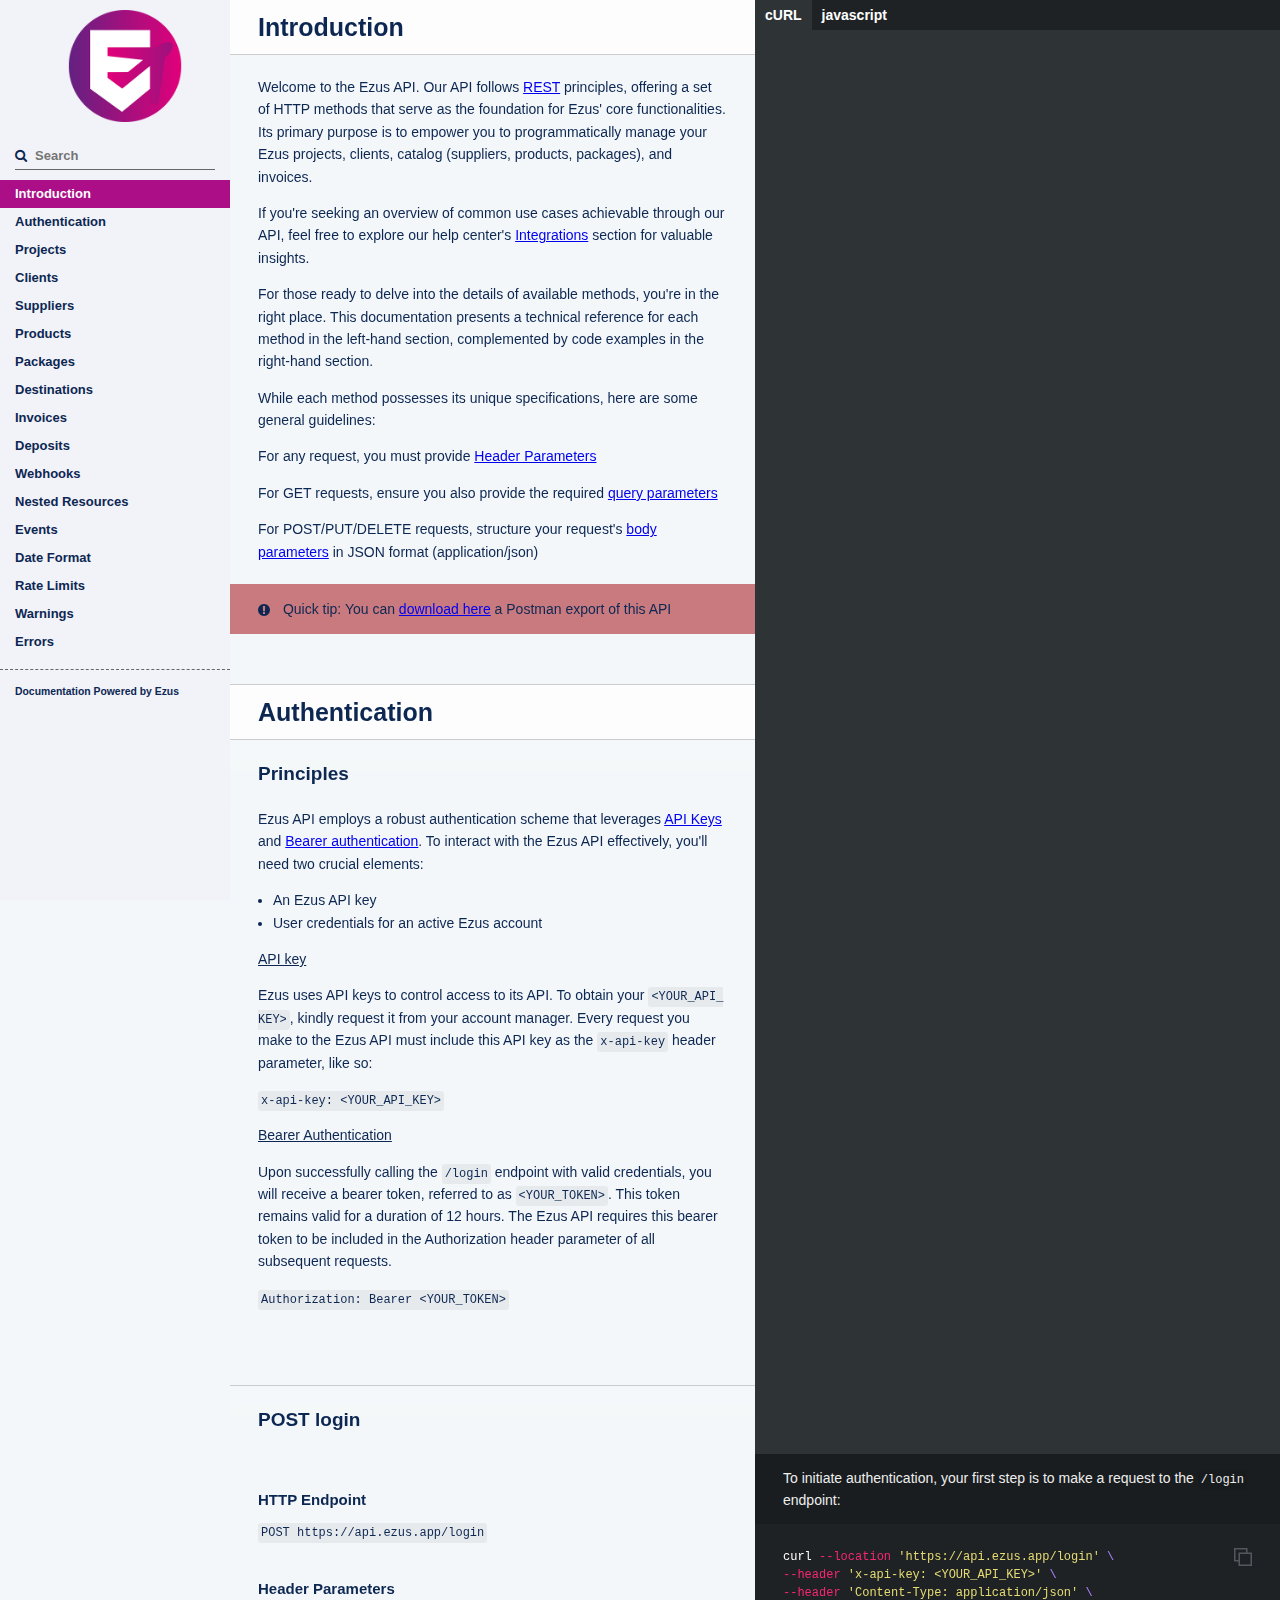
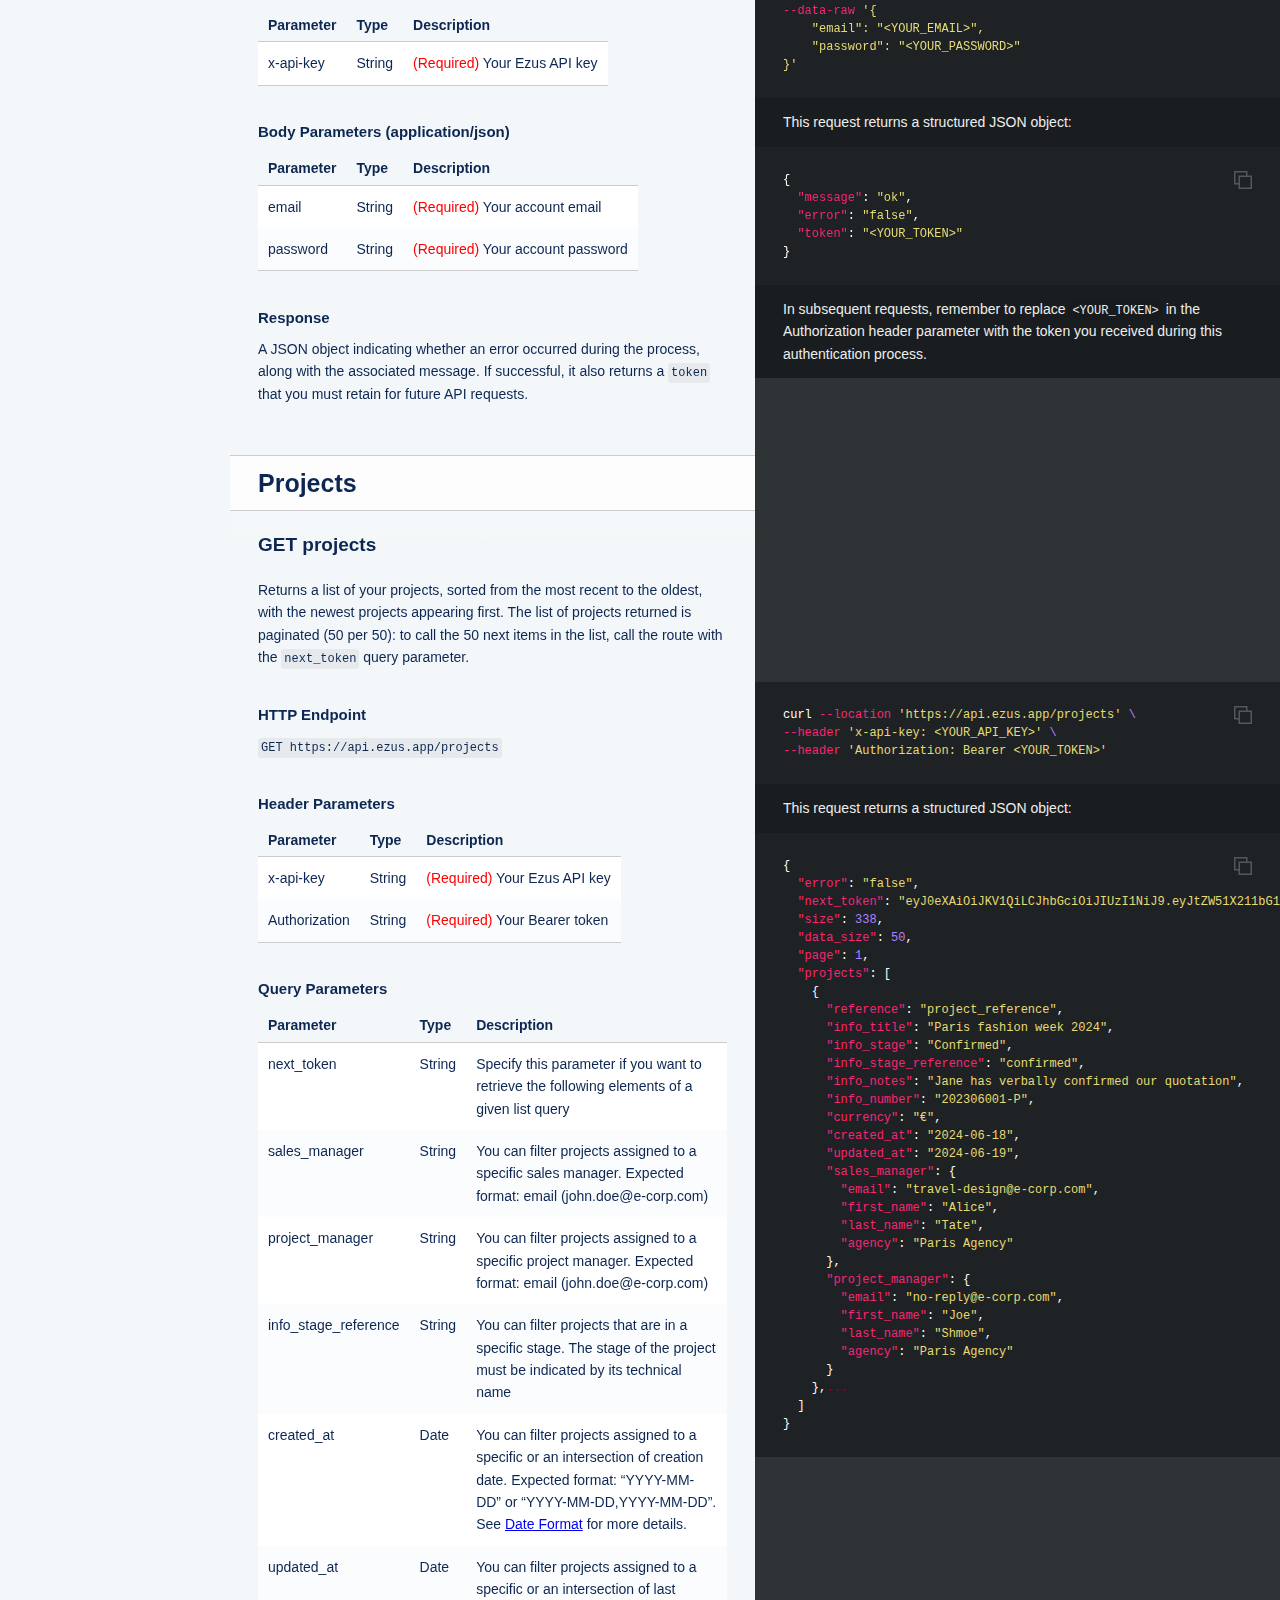
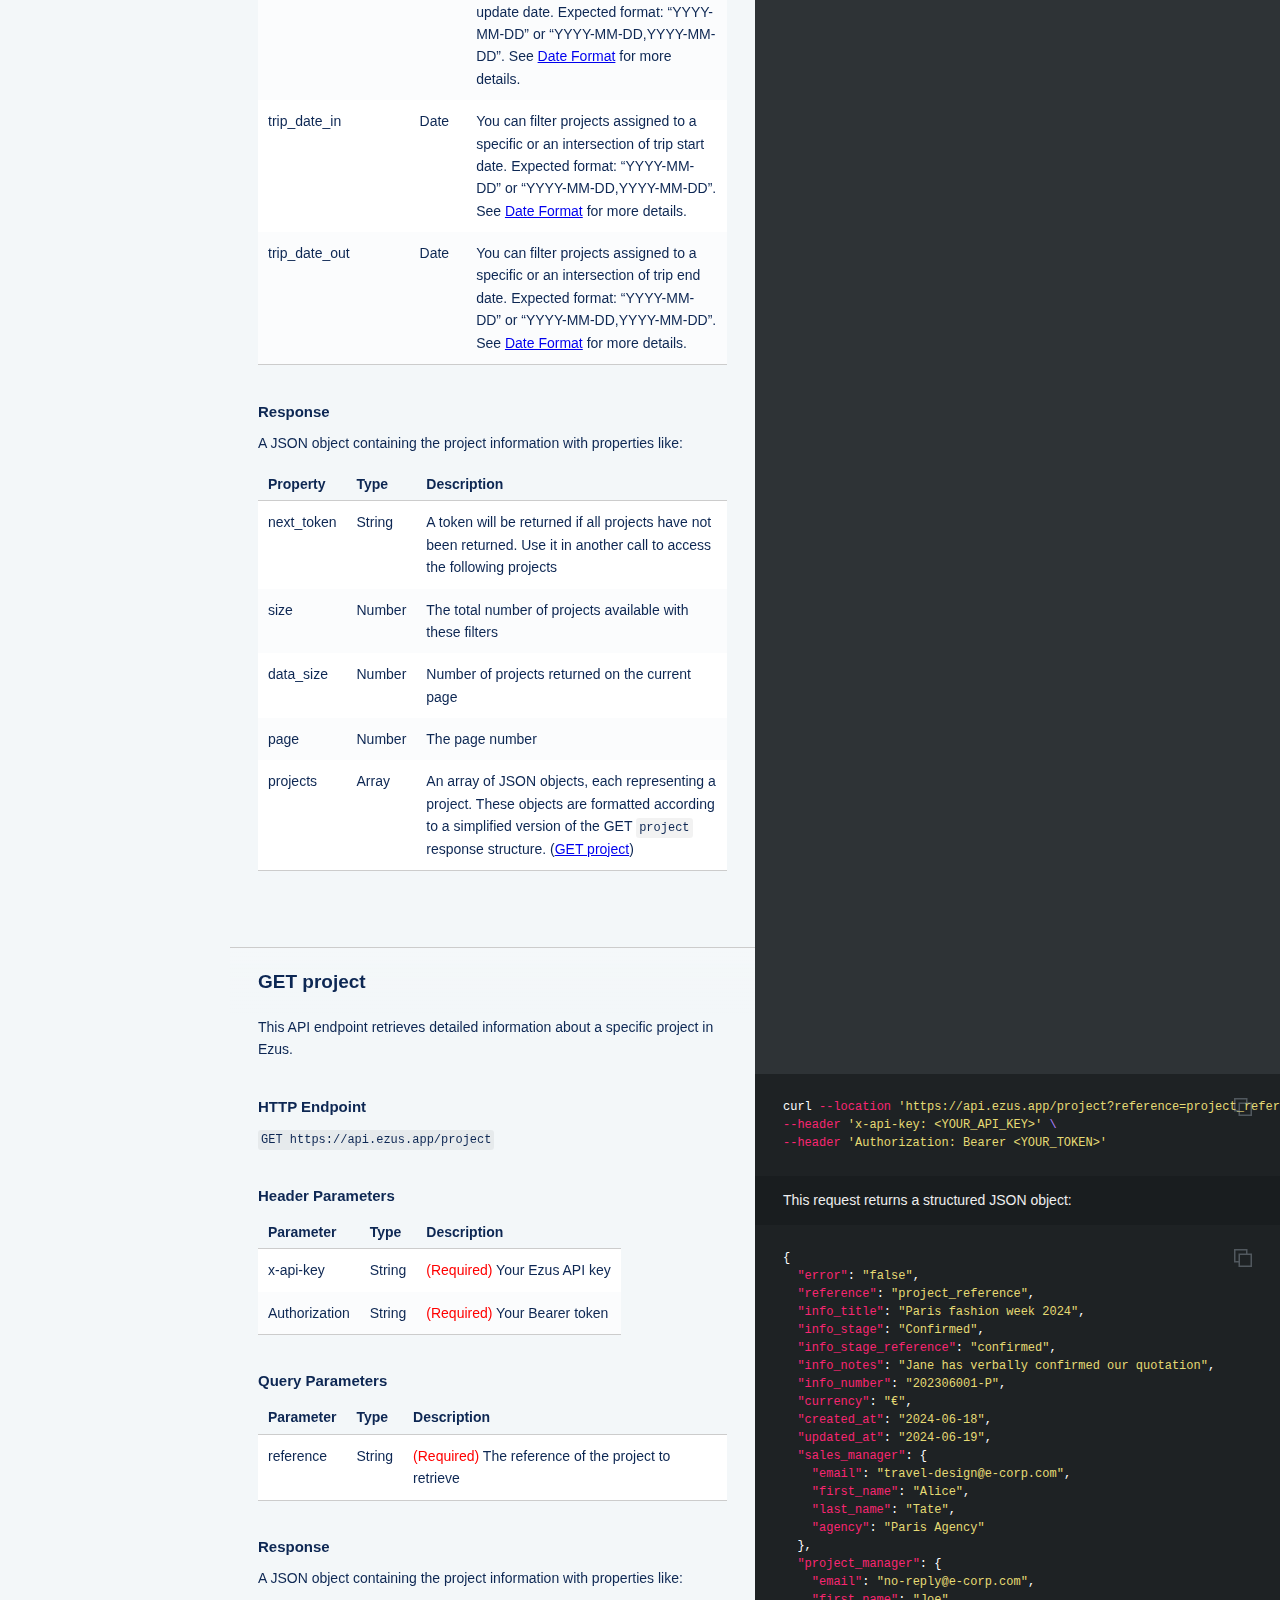
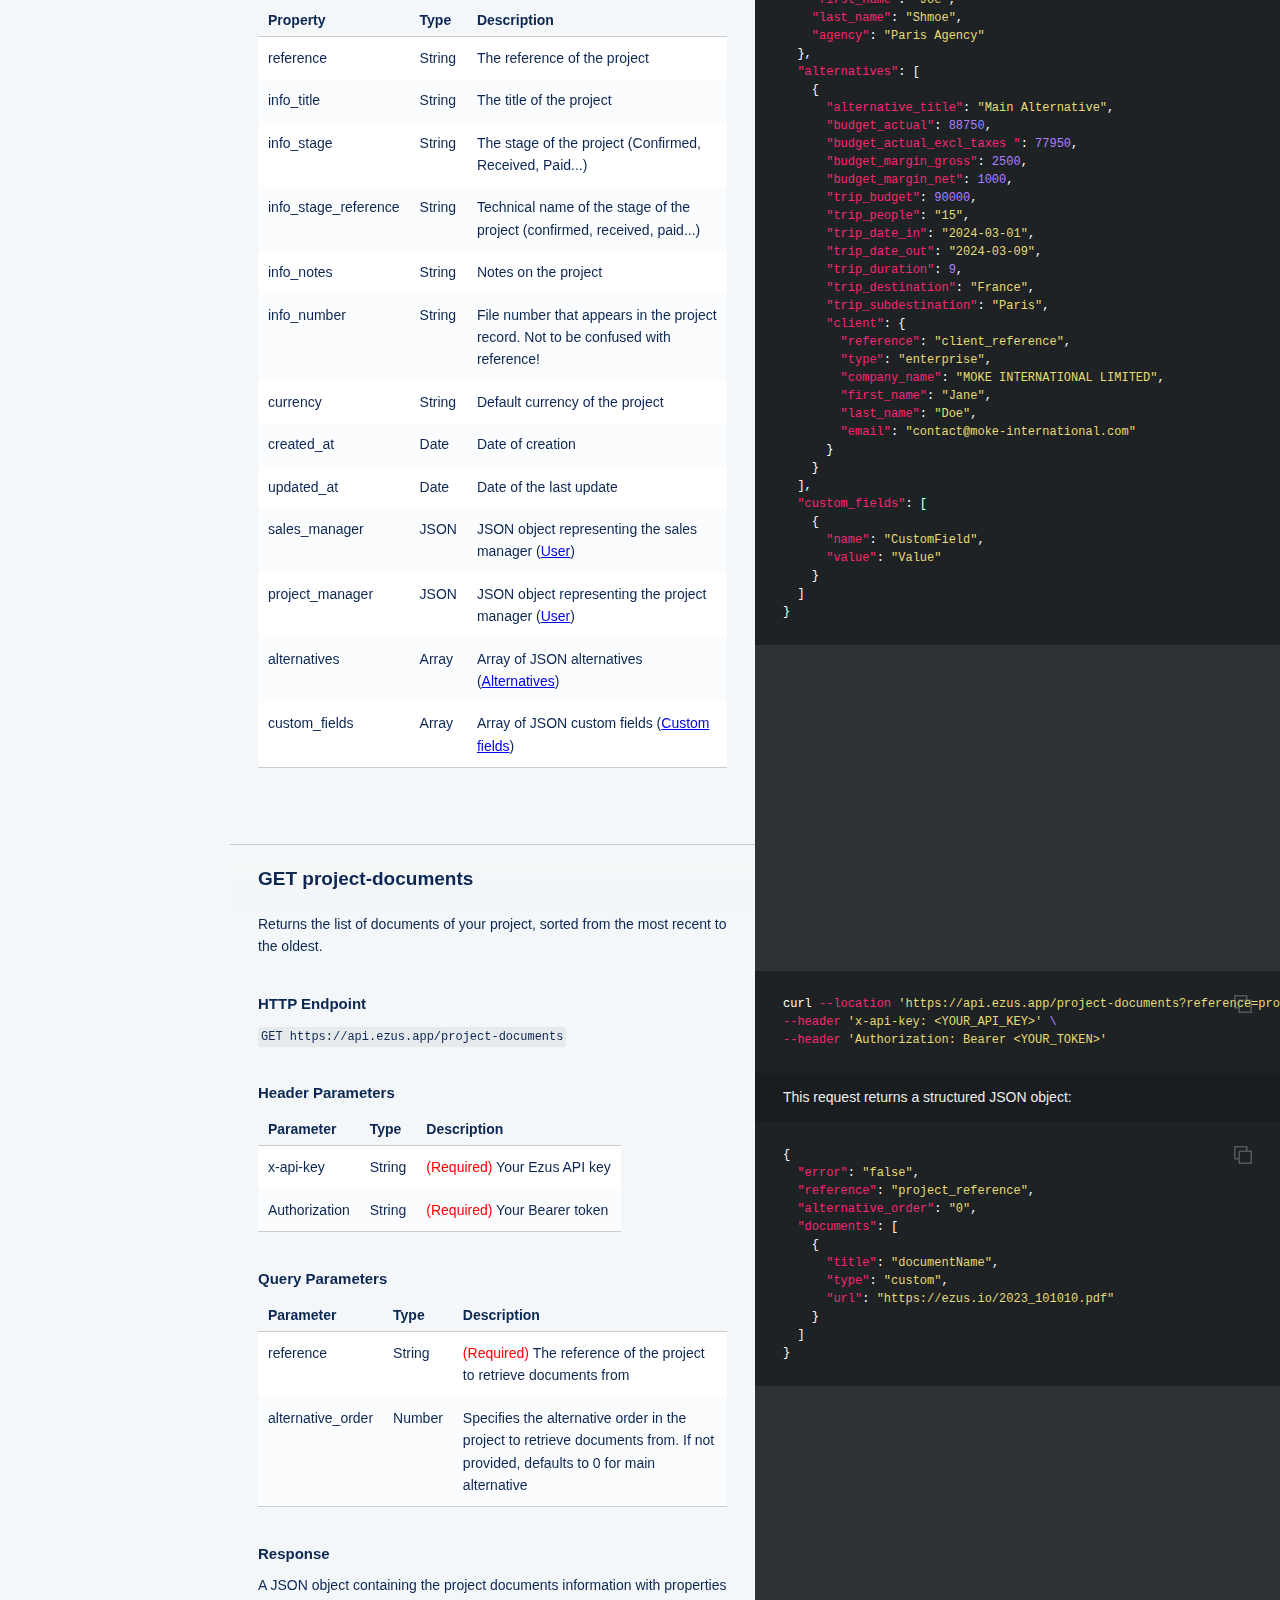
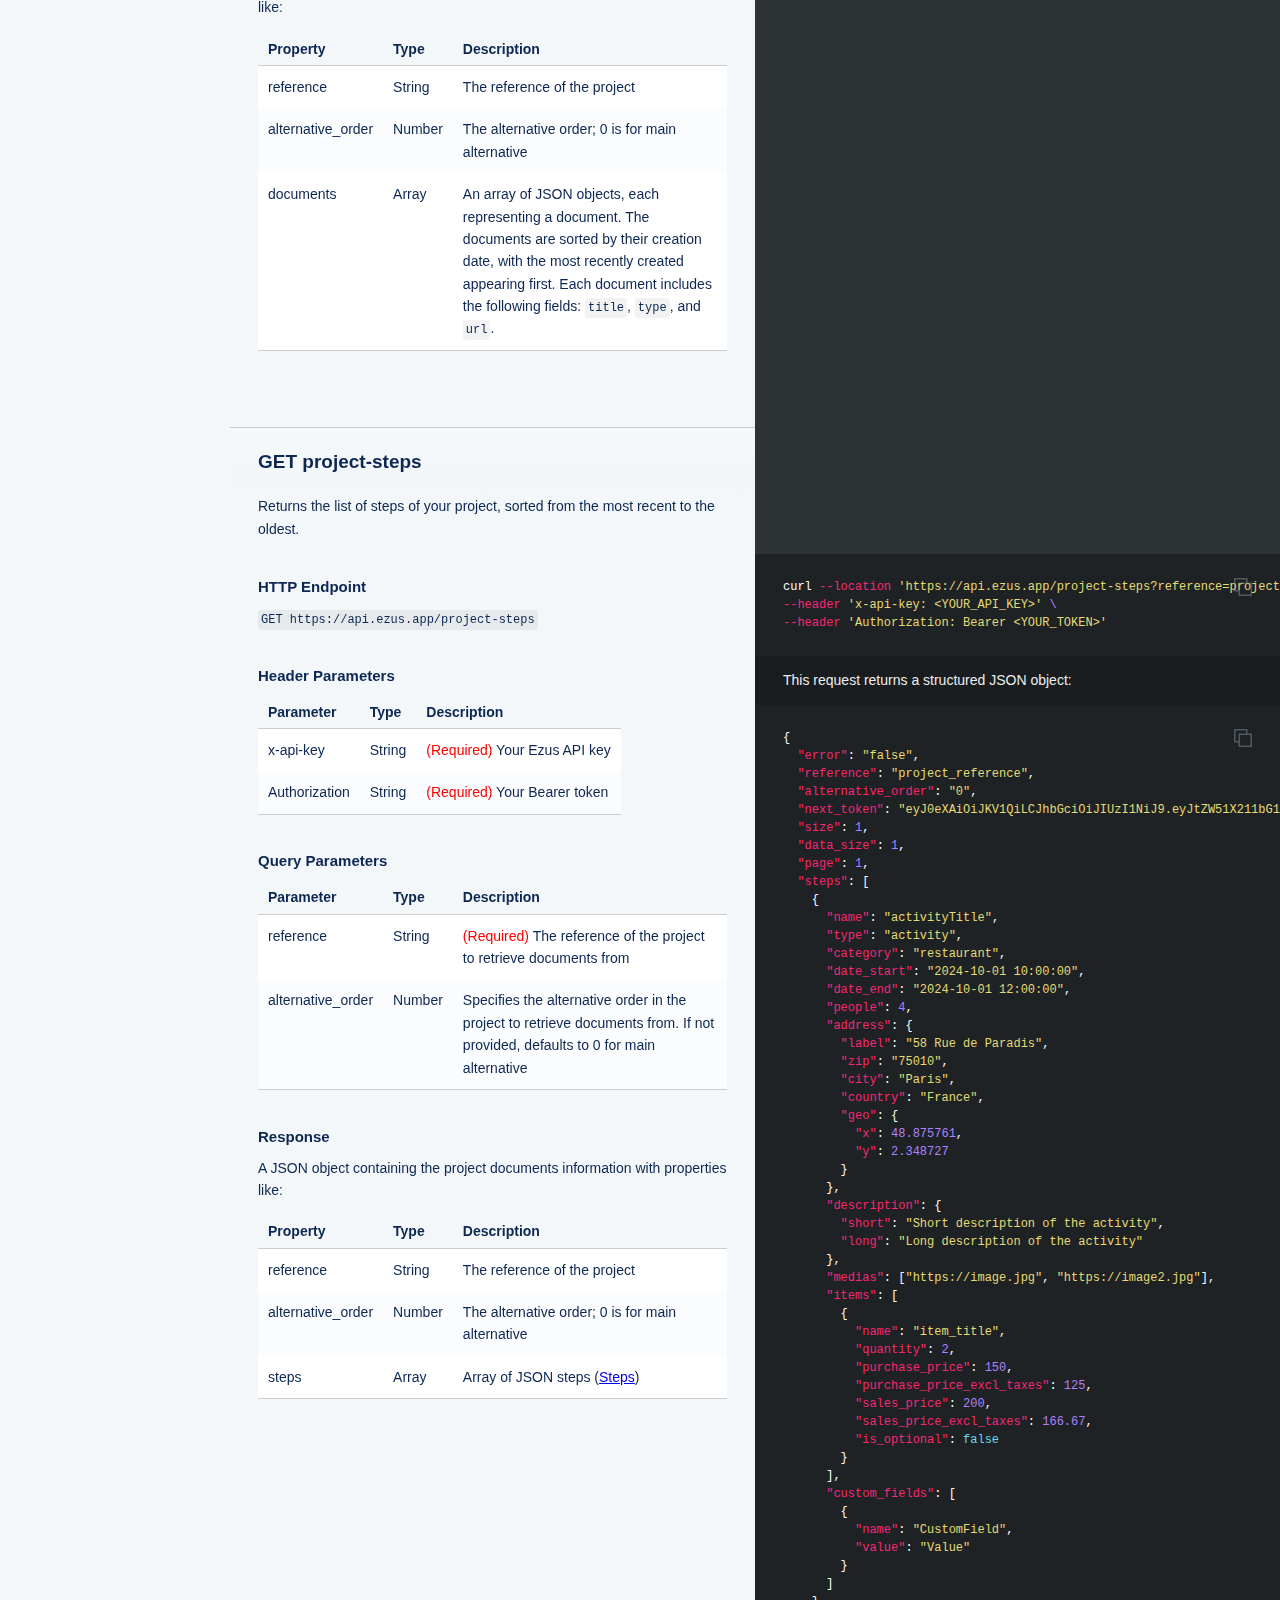
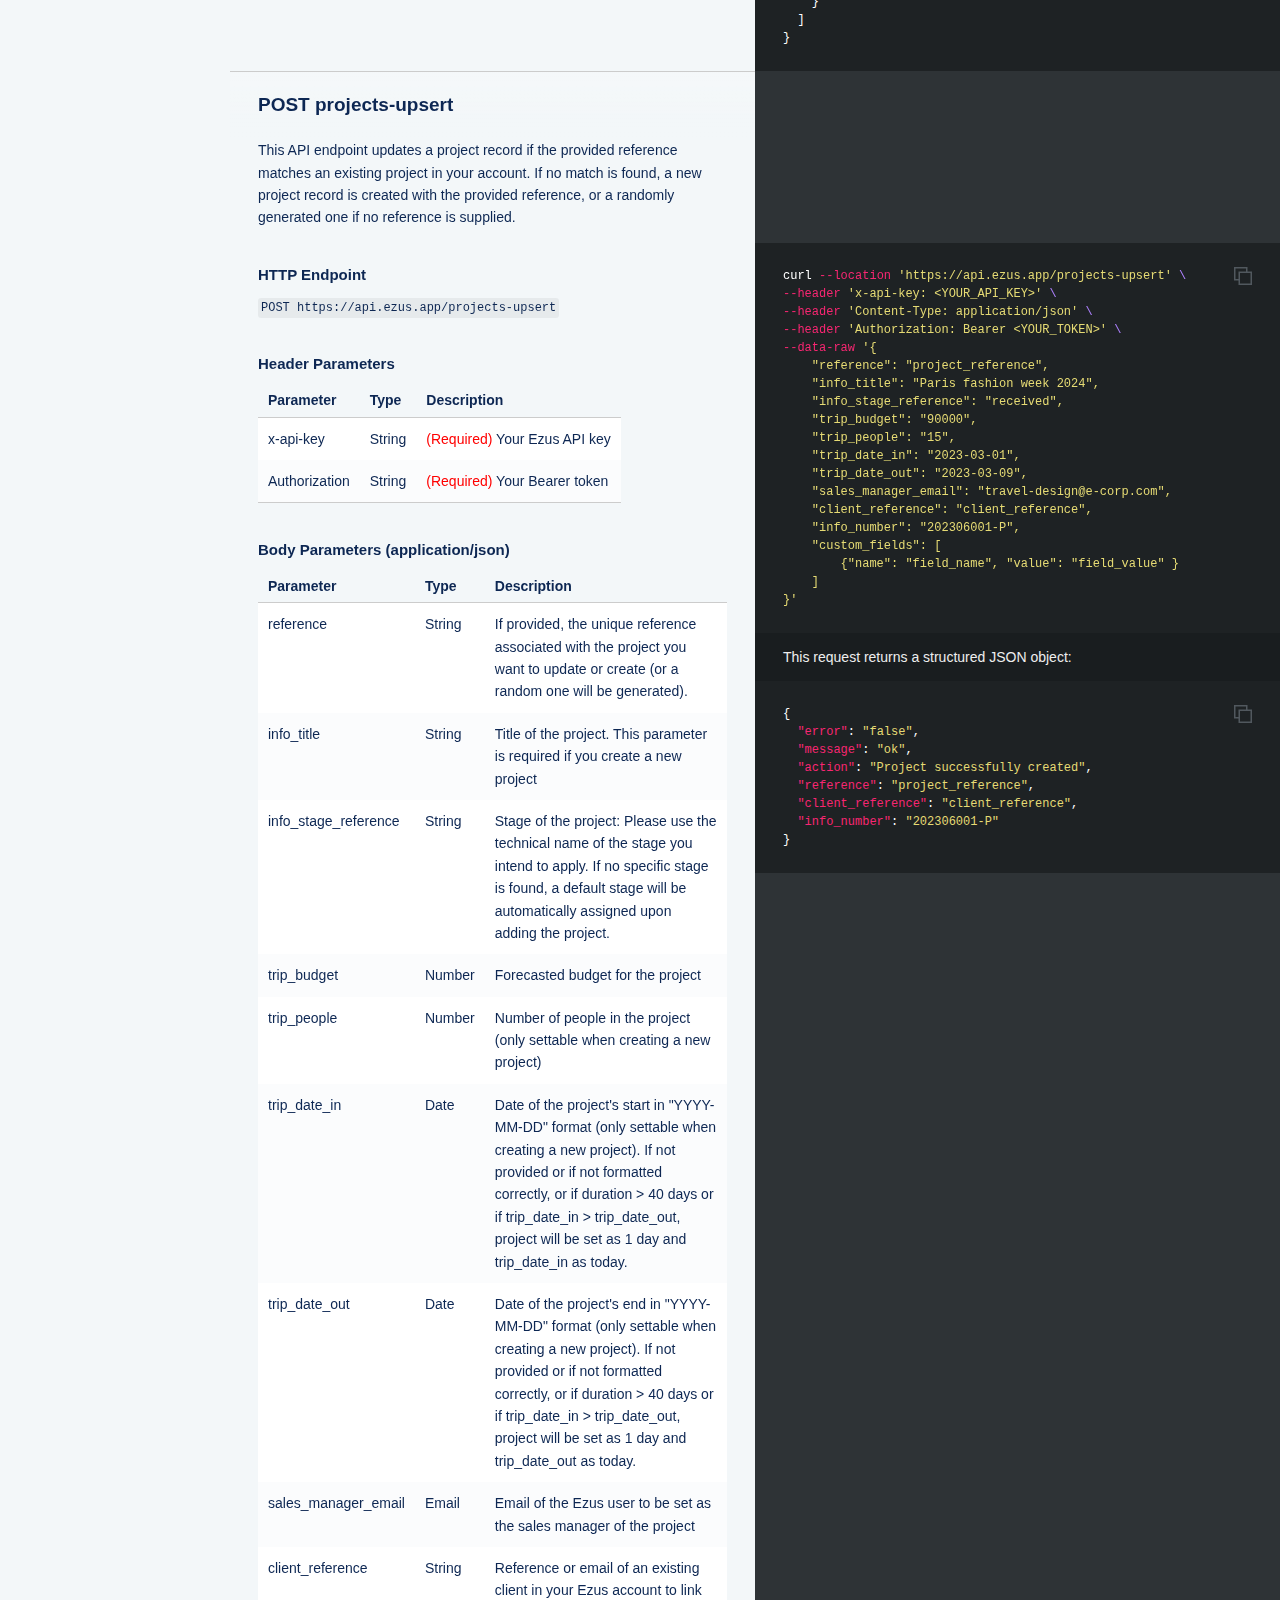
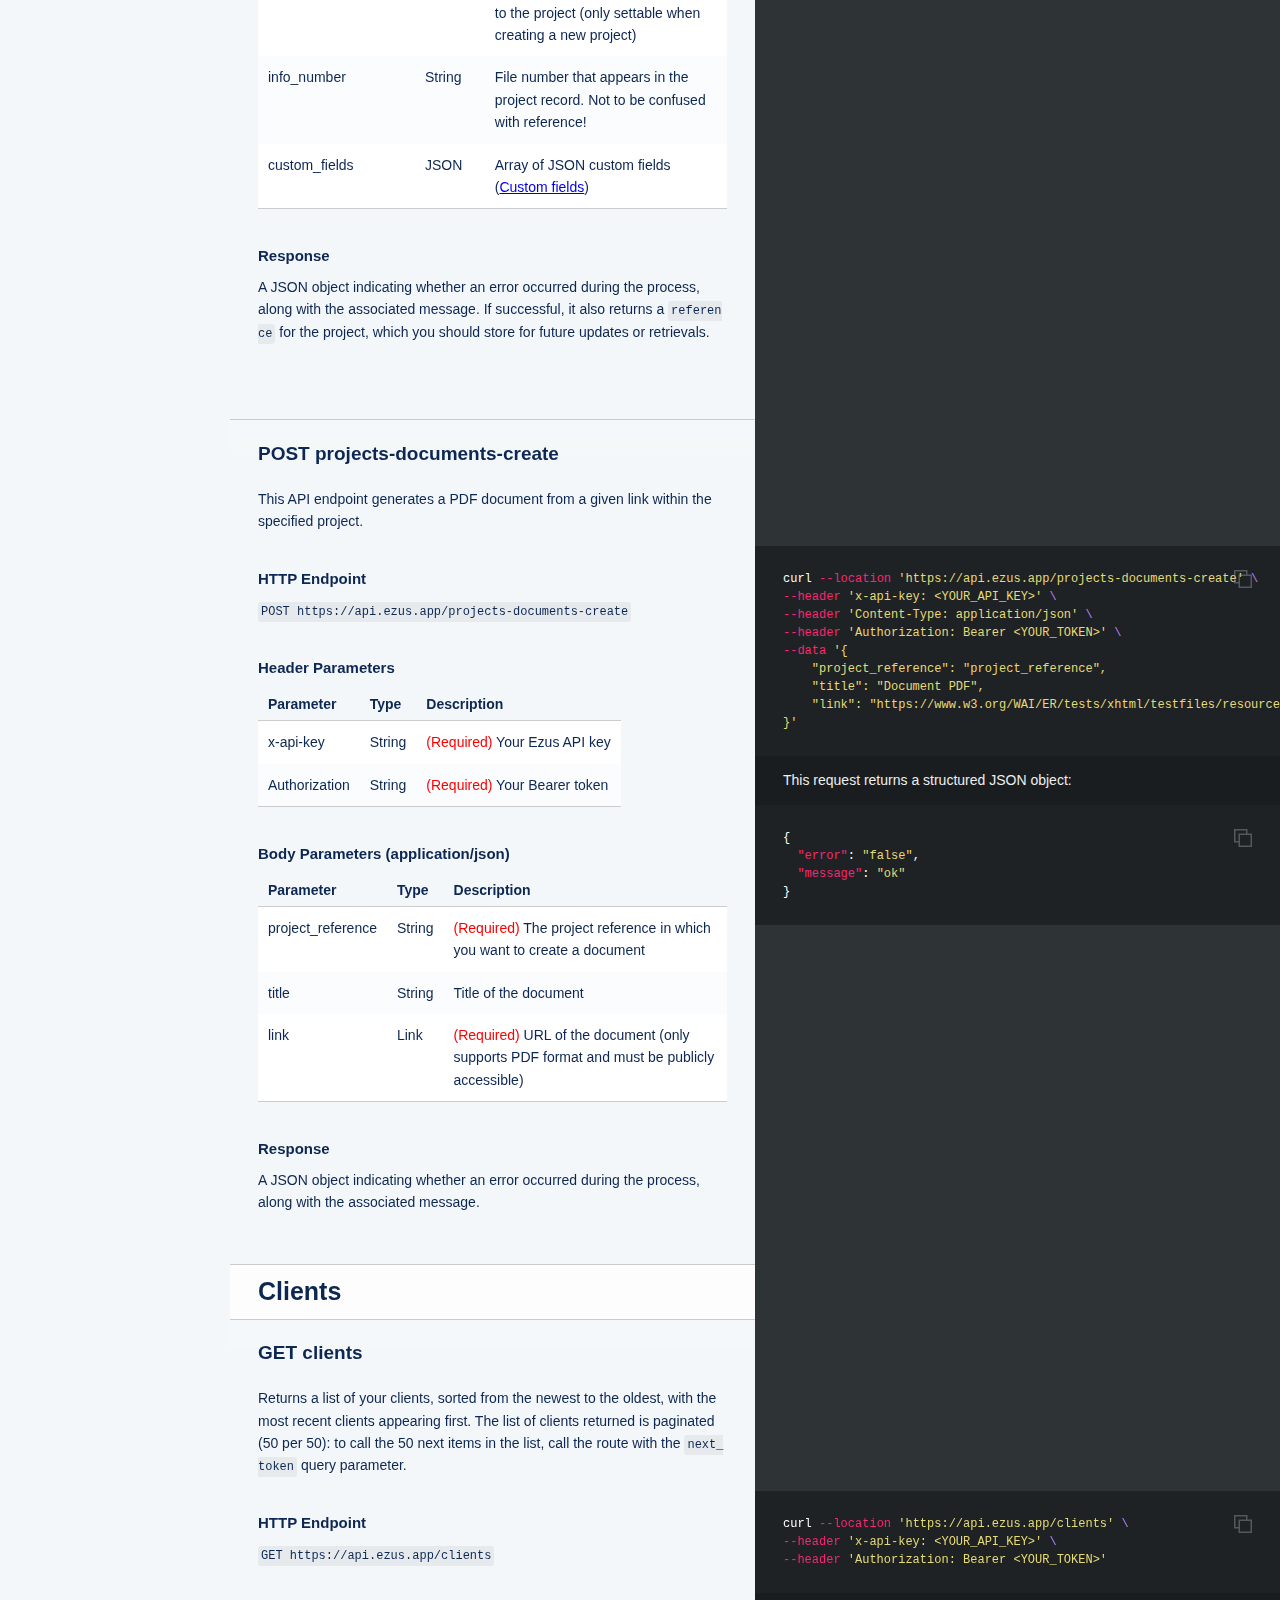
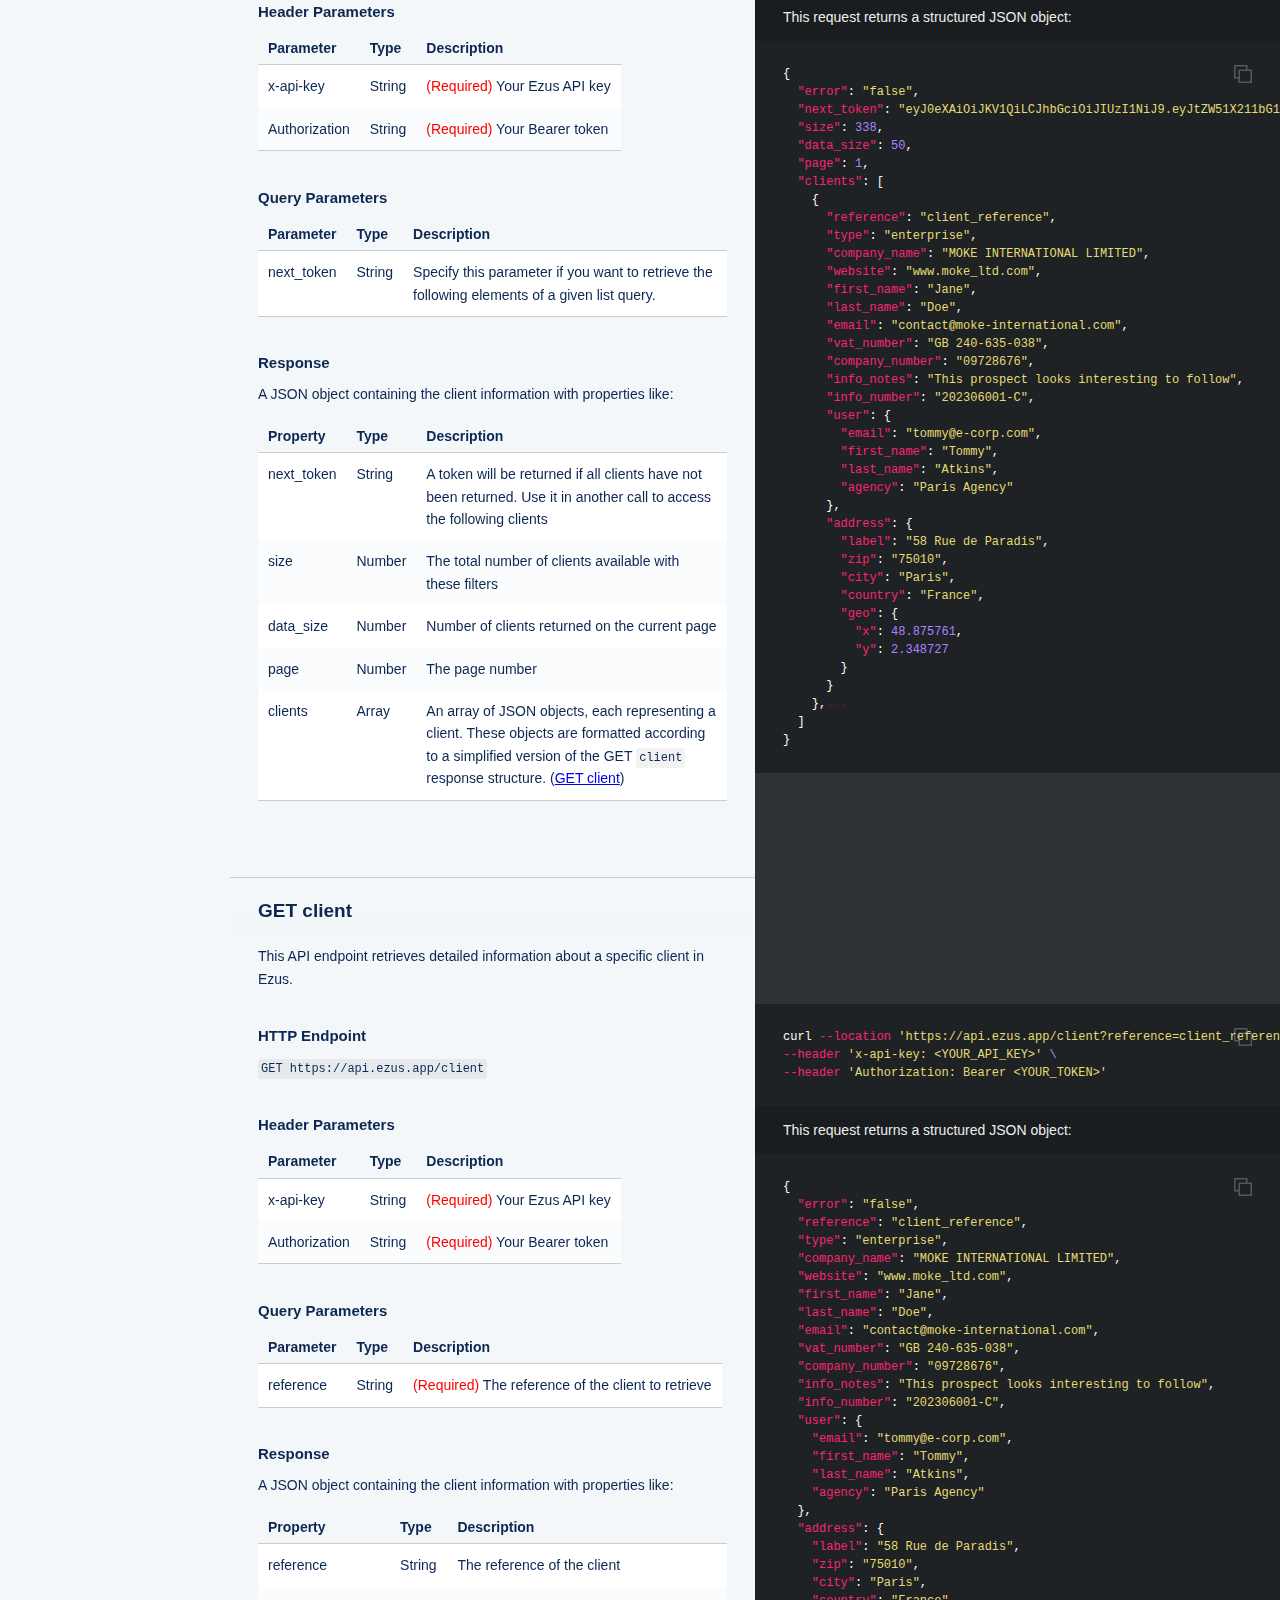
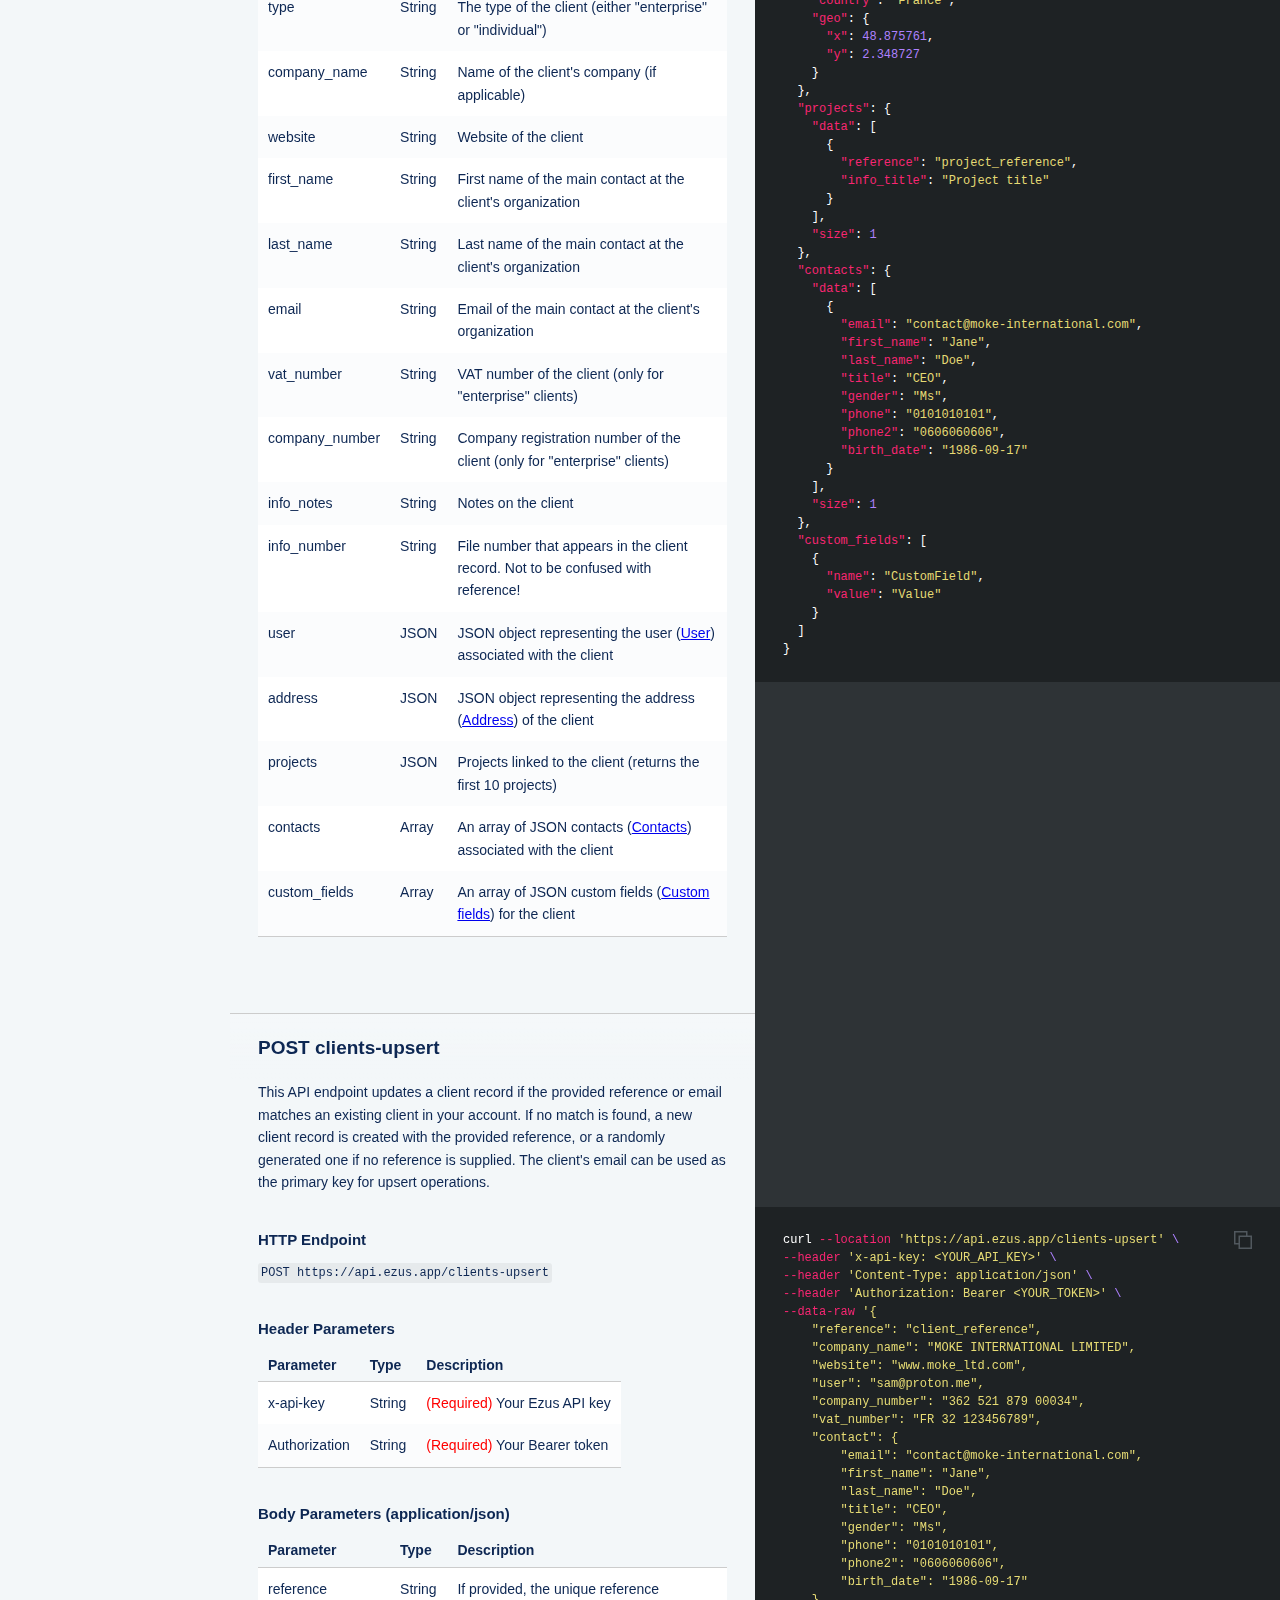
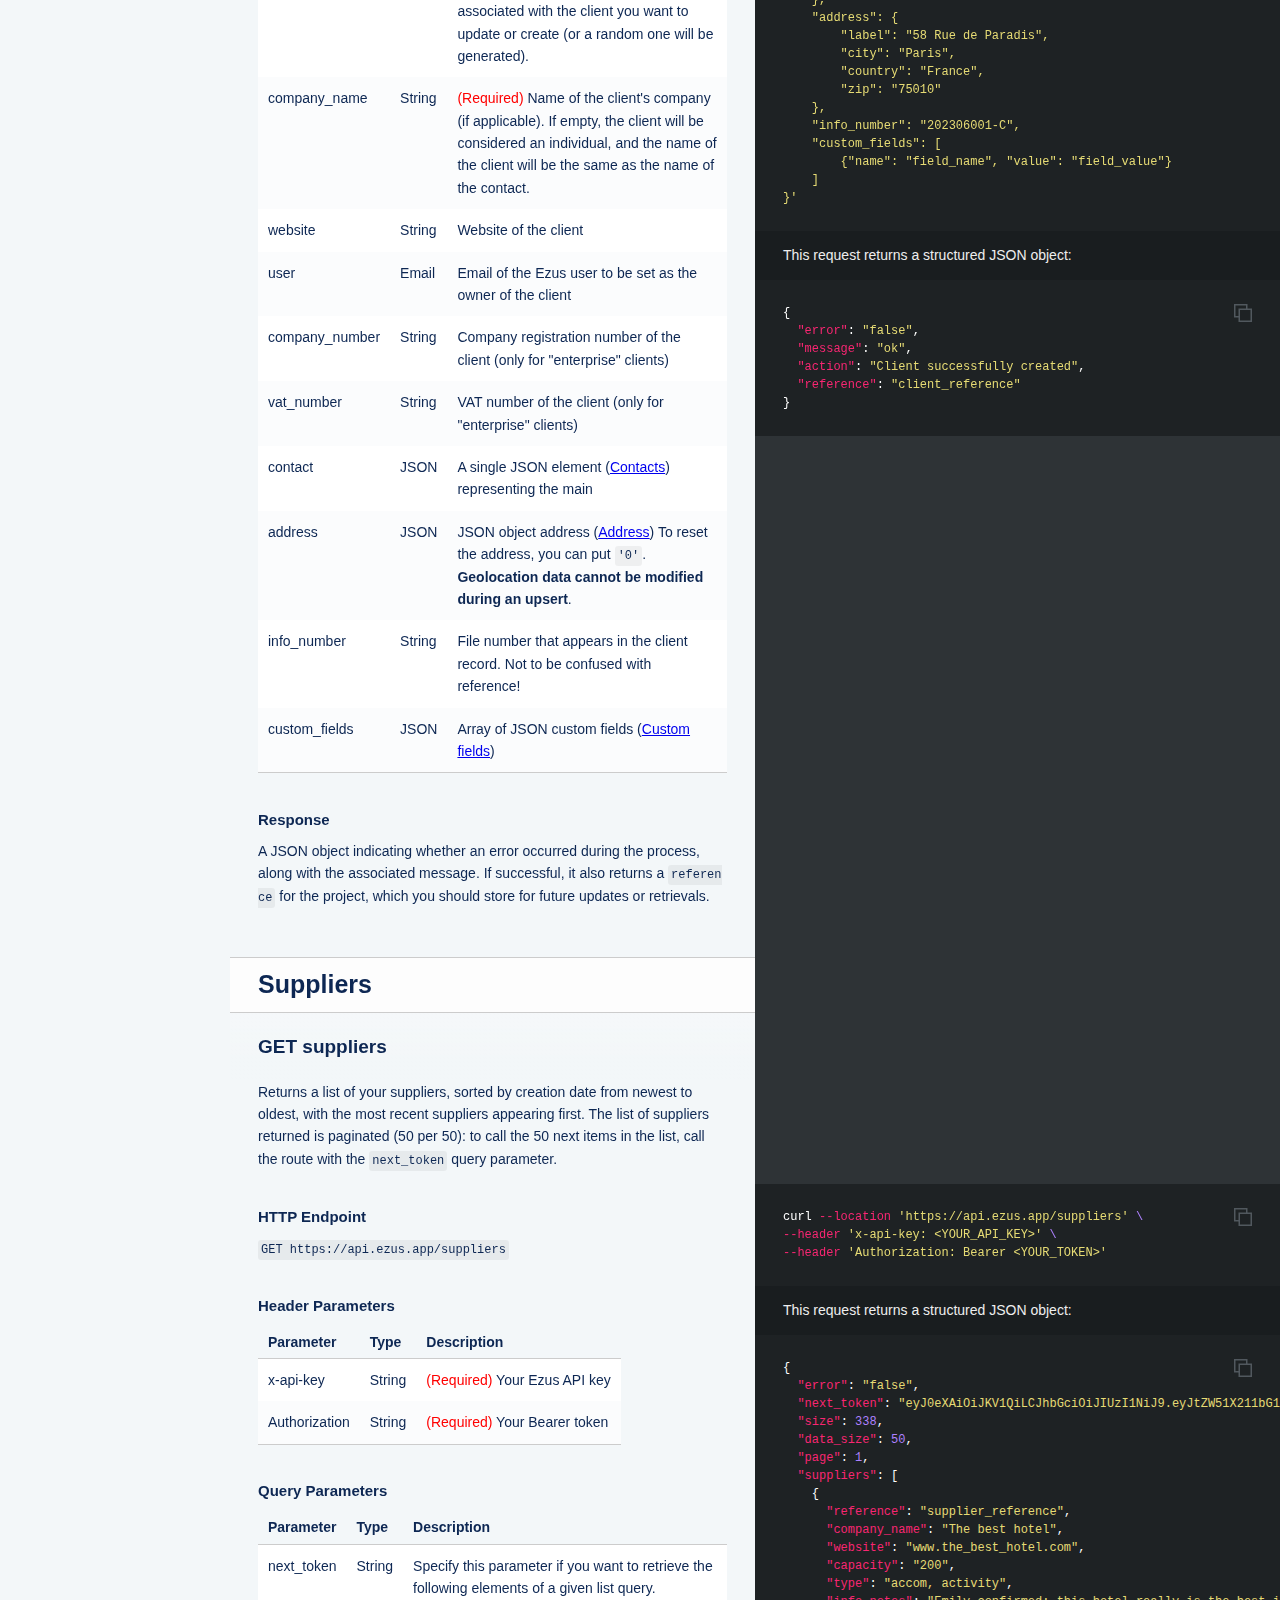
==== commit ded47adb: "deploy: bd36508cd75bcf5ff169bb2a94e7ecf75541e0d8" ====
--- a/index.html
+++ b/index.html
@@ -1150,7 +1150,11 @@
         </span><span class="nl">"label"</span><span class="p">:</span><span class="w"> </span><span class="s2">"58 Rue de Paradis"</span><span class="p">,</span><span class="w">
         </span><span class="nl">"zip"</span><span class="p">:</span><span class="w"> </span><span class="s2">"75010"</span><span class="p">,</span><span class="w">
         </span><span class="nl">"city"</span><span class="p">:</span><span class="w"> </span><span class="s2">"Paris"</span><span class="p">,</span><span class="w">
-        </span><span class="nl">"country"</span><span class="p">:</span><span class="w"> </span><span class="s2">"France"</span><span class="w">
+        </span><span class="nl">"country"</span><span class="p">:</span><span class="w"> </span><span class="s2">"France"</span><span class="p">,</span><span class="w">
+        </span><span class="nl">"geo"</span><span class="p">:</span><span class="w"> </span><span class="p">{</span><span class="w">
+          </span><span class="nl">"x"</span><span class="p">:</span><span class="w"> </span><span class="mf">48.875761</span><span class="p">,</span><span class="w">
+          </span><span class="nl">"y"</span><span class="p">:</span><span class="w"> </span><span class="mf">2.348727</span><span class="w">
+        </span><span class="p">}</span><span class="w">
       </span><span class="p">},</span><span class="w">
       </span><span class="nl">"description"</span><span class="p">:</span><span class="w"> </span><span class="p">{</span><span class="w">
         </span><span class="nl">"short"</span><span class="p">:</span><span class="w"> </span><span class="s2">"Short description of the activity"</span><span class="p">,</span><span class="w">
@@ -1512,7 +1516,11 @@
         </span><span class="nl">"label"</span><span class="p">:</span><span class="w"> </span><span class="s2">"58 Rue de Paradis"</span><span class="p">,</span><span class="w">
         </span><span class="nl">"zip"</span><span class="p">:</span><span class="w"> </span><span class="s2">"75010"</span><span class="p">,</span><span class="w">
         </span><span class="nl">"city"</span><span class="p">:</span><span class="w"> </span><span class="s2">"Paris"</span><span class="p">,</span><span class="w">
-        </span><span class="nl">"country"</span><span class="p">:</span><span class="w"> </span><span class="s2">"France"</span><span class="w">
+        </span><span class="nl">"country"</span><span class="p">:</span><span class="w"> </span><span class="s2">"France"</span><span class="p">,</span><span class="w">
+        </span><span class="nl">"geo"</span><span class="p">:</span><span class="w"> </span><span class="p">{</span><span class="w">
+          </span><span class="nl">"x"</span><span class="p">:</span><span class="w"> </span><span class="mf">48.875761</span><span class="p">,</span><span class="w">
+          </span><span class="nl">"y"</span><span class="p">:</span><span class="w"> </span><span class="mf">2.348727</span><span class="w">
+        </span><span class="p">}</span><span class="w">
       </span><span class="p">}</span><span class="w">
     </span><span class="p">},</span><span class="err">...</span><span class="w">
   </span><span class="p">]</span><span class="w">
@@ -1629,7 +1637,11 @@
     </span><span class="nl">"label"</span><span class="p">:</span><span class="w"> </span><span class="s2">"58 Rue de Paradis"</span><span class="p">,</span><span class="w">
     </span><span class="nl">"zip"</span><span class="p">:</span><span class="w"> </span><span class="s2">"75010"</span><span class="p">,</span><span class="w">
     </span><span class="nl">"city"</span><span class="p">:</span><span class="w"> </span><span class="s2">"Paris"</span><span class="p">,</span><span class="w">
-    </span><span class="nl">"country"</span><span class="p">:</span><span class="w"> </span><span class="s2">"France"</span><span class="w">
+    </span><span class="nl">"country"</span><span class="p">:</span><span class="w"> </span><span class="s2">"France"</span><span class="p">,</span><span class="w">
+    </span><span class="nl">"geo"</span><span class="p">:</span><span class="w"> </span><span class="p">{</span><span class="w">
+      </span><span class="nl">"x"</span><span class="p">:</span><span class="w"> </span><span class="mf">48.875761</span><span class="p">,</span><span class="w">
+      </span><span class="nl">"y"</span><span class="p">:</span><span class="w"> </span><span class="mf">2.348727</span><span class="w">
+    </span><span class="p">}</span><span class="w">
   </span><span class="p">},</span><span class="w">
   </span><span class="nl">"projects"</span><span class="p">:</span><span class="w"> </span><span class="p">{</span><span class="w">
     </span><span class="nl">"data"</span><span class="p">:</span><span class="w"> </span><span class="p">[</span><span class="w">
@@ -1848,7 +1860,7 @@
     <span class="na">country</span><span class="p">:</span> <span class="dl">"</span><span class="s2">France</span><span class="dl">"</span><span class="p">,</span>
     <span class="na">zip</span><span class="p">:</span> <span class="dl">"</span><span class="s2">75010</span><span class="dl">"</span><span class="p">,</span>
   <span class="p">},</span>
-  <span class="na">info_number</span><span class="p">:</span> <span class="dl">"</span><span class="s2">202306001-P</span><span class="dl">"</span><span class="p">,</span>
+  <span class="na">info_number</span><span class="p">:</span> <span class="dl">"</span><span class="s2">202306001-C</span><span class="dl">"</span><span class="p">,</span>
   <span class="na">custom_fields</span><span class="p">:</span> <span class="p">[{</span> <span class="na">name</span><span class="p">:</span> <span class="dl">"</span><span class="s2">field_name</span><span class="dl">"</span><span class="p">,</span> <span class="na">value</span><span class="p">:</span> <span class="dl">"</span><span class="s2">field_value</span><span class="dl">"</span> <span class="p">}],</span>
 <span class="p">};</span>
 <span class="kd">const</span> <span class="nx">headers</span> <span class="o">=</span> <span class="p">{</span>
@@ -1934,7 +1946,7 @@
 <tr>
 <td>address</td>
 <td>JSON</td>
-<td>JSON object address (<a href="#address">Address</a>) To reset the address, you can put <code>&#39;0&#39;</code></td>
+<td>JSON object address (<a href="#address">Address</a>) To reset the address, you can put <code>&#39;0&#39;</code>. <strong>Geolocation data cannot be modified during an upsert</strong>.</td>
 </tr>
 <tr>
 <td>info_number</td>
@@ -1988,11 +2000,15 @@
         </span><span class="nl">"last_name"</span><span class="p">:</span><span class="w"> </span><span class="s2">"Tate"</span><span class="p">,</span><span class="w">
         </span><span class="nl">"agency"</span><span class="p">:</span><span class="w"> </span><span class="s2">"Paris Agency"</span><span class="w">
       </span><span class="p">},</span><span class="w">
-      </span><span class="nl">"address"</span><span class="p">:</span><span class="w">  </span><span class="p">{</span><span class="w">
+      </span><span class="nl">"address"</span><span class="p">:</span><span class="w"> </span><span class="p">{</span><span class="w">
         </span><span class="nl">"label"</span><span class="p">:</span><span class="w"> </span><span class="s2">"58 Rue de Paradis"</span><span class="p">,</span><span class="w">
         </span><span class="nl">"zip"</span><span class="p">:</span><span class="w"> </span><span class="s2">"75010"</span><span class="p">,</span><span class="w">
         </span><span class="nl">"city"</span><span class="p">:</span><span class="w"> </span><span class="s2">"Paris"</span><span class="p">,</span><span class="w">
-        </span><span class="nl">"country"</span><span class="p">:</span><span class="w"> </span><span class="s2">"France"</span><span class="w">
+        </span><span class="nl">"country"</span><span class="p">:</span><span class="w"> </span><span class="s2">"France"</span><span class="p">,</span><span class="w">
+        </span><span class="nl">"geo"</span><span class="p">:</span><span class="w"> </span><span class="p">{</span><span class="w">
+          </span><span class="nl">"x"</span><span class="p">:</span><span class="w"> </span><span class="mf">48.875761</span><span class="p">,</span><span class="w">
+          </span><span class="nl">"y"</span><span class="p">:</span><span class="w"> </span><span class="mf">2.348727</span><span class="w">
+        </span><span class="p">}</span><span class="w">
       </span><span class="p">}</span><span class="w">
     </span><span class="p">},</span><span class="err">...</span><span class="w">
   </span><span class="p">]</span><span class="w">
@@ -2106,7 +2122,11 @@
     </span><span class="nl">"label"</span><span class="p">:</span><span class="w"> </span><span class="s2">"58 Rue de Paradis"</span><span class="p">,</span><span class="w">
     </span><span class="nl">"zip"</span><span class="p">:</span><span class="w"> </span><span class="s2">"75010"</span><span class="p">,</span><span class="w">
     </span><span class="nl">"city"</span><span class="p">:</span><span class="w"> </span><span class="s2">"Paris"</span><span class="p">,</span><span class="w">
-    </span><span class="nl">"country"</span><span class="p">:</span><span class="w"> </span><span class="s2">"France"</span><span class="w">
+    </span><span class="nl">"country"</span><span class="p">:</span><span class="w"> </span><span class="s2">"France"</span><span class="p">,</span><span class="w">
+    </span><span class="nl">"geo"</span><span class="p">:</span><span class="w"> </span><span class="p">{</span><span class="w">
+      </span><span class="nl">"x"</span><span class="p">:</span><span class="w"> </span><span class="mf">48.875761</span><span class="p">,</span><span class="w">
+      </span><span class="nl">"y"</span><span class="p">:</span><span class="w"> </span><span class="mf">2.348727</span><span class="w">
+    </span><span class="p">}</span><span class="w">
   </span><span class="p">},</span><span class="w">
   </span><span class="nl">"products"</span><span class="p">:</span><span class="w"> </span><span class="p">{</span><span class="w">
     </span><span class="nl">"data"</span><span class="p">:</span><span class="w"> </span><span class="p">[</span><span class="w">
@@ -2425,7 +2445,7 @@
 <tr>
 <td>address</td>
 <td>JSON</td>
-<td>JSON object address (<a href="#address">Address</a>) To reset the address, you can put <code>&#39;0&#39;</code></td>
+<td>JSON object address (<a href="#address">Address</a>) To reset the address, you can put <code>&#39;0&#39;</code>. <strong>Geolocation data cannot be modified during an upsert</strong>.</td>
 </tr>
 <tr>
 <td>info_number</td>
@@ -4504,7 +4524,11 @@
   </span><span class="nl">"label"</span><span class="p">:</span><span class="w"> </span><span class="s2">"58 Rue de Paradis"</span><span class="p">,</span><span class="w">
   </span><span class="nl">"zip"</span><span class="p">:</span><span class="w"> </span><span class="s2">"75010"</span><span class="p">,</span><span class="w">
   </span><span class="nl">"city"</span><span class="p">:</span><span class="w"> </span><span class="s2">"Paris"</span><span class="p">,</span><span class="w">
-  </span><span class="nl">"country"</span><span class="p">:</span><span class="w"> </span><span class="s2">"France"</span><span class="w">
+  </span><span class="nl">"country"</span><span class="p">:</span><span class="w"> </span><span class="s2">"France"</span><span class="p">,</span><span class="w">
+  </span><span class="nl">"geo"</span><span class="p">:</span><span class="w"> </span><span class="p">{</span><span class="w">
+    </span><span class="nl">"x"</span><span class="p">:</span><span class="w"> </span><span class="mf">48.875761</span><span class="p">,</span><span class="w">
+    </span><span class="nl">"y"</span><span class="p">:</span><span class="w"> </span><span class="mf">2.348727</span><span class="w">
+  </span><span class="p">}</span><span class="w">
 </span><span class="p">}</span><span class="w">
 </span></code></pre></div>
 <table><thead>
@@ -4533,6 +4557,11 @@
 <td>zip</td>
 <td>String</td>
 <td>Post code</td>
+</tr>
+<tr>
+<td>geo</td>
+<td>JSON</td>
+<td>Represents the geographical coordinates of the address or <code>null</code> if not geolocated. If provided, it consists of <code>x</code> (latitude) and <code>y</code> (longitude), both returning a <code>Number</code> with 6 decimals.</td>
 </tr>
 </tbody></table>
 <h3 id='alternatives'>Alternatives</h3><div class="highlight"><pre class="highlight json tab-json"><code><span class="nl">"alternatives"</span><span class="p">:</span><span class="w"> </span><span class="p">[</span><span class="w">
@@ -5056,8 +5085,10 @@
       </span><span class="nl">"zip"</span><span class="p">:</span><span class="w"> </span><span class="s2">"75010"</span><span class="p">,</span><span class="w">
       </span><span class="nl">"city"</span><span class="p">:</span><span class="w"> </span><span class="s2">"Paris"</span><span class="p">,</span><span class="w">
       </span><span class="nl">"country"</span><span class="p">:</span><span class="w"> </span><span class="s2">"France"</span><span class="p">,</span><span class="w">
-      </span><span class="nl">"latitude"</span><span class="p">:</span><span class="w"> </span><span class="mf">50.861796</span><span class="p">,</span><span class="w">
-      </span><span class="nl">"longitude"</span><span class="p">:</span><span class="w"> </span><span class="mf">4.359988</span><span class="w">
+      </span><span class="nl">"geo"</span><span class="p">:</span><span class="w"> </span><span class="p">{</span><span class="w">
+        </span><span class="nl">"x"</span><span class="p">:</span><span class="w"> </span><span class="mf">48.875761</span><span class="p">,</span><span class="w">
+        </span><span class="nl">"y"</span><span class="p">:</span><span class="w"> </span><span class="mf">2.348727</span><span class="w">
+      </span><span class="p">}</span><span class="w">
     </span><span class="p">},</span><span class="w">
     </span><span class="nl">"description"</span><span class="p">:</span><span class="w"> </span><span class="p">{</span><span class="w">
       </span><span class="nl">"short"</span><span class="p">:</span><span class="w"> </span><span class="s2">"Short description of the activity"</span><span class="p">,</span><span class="w">
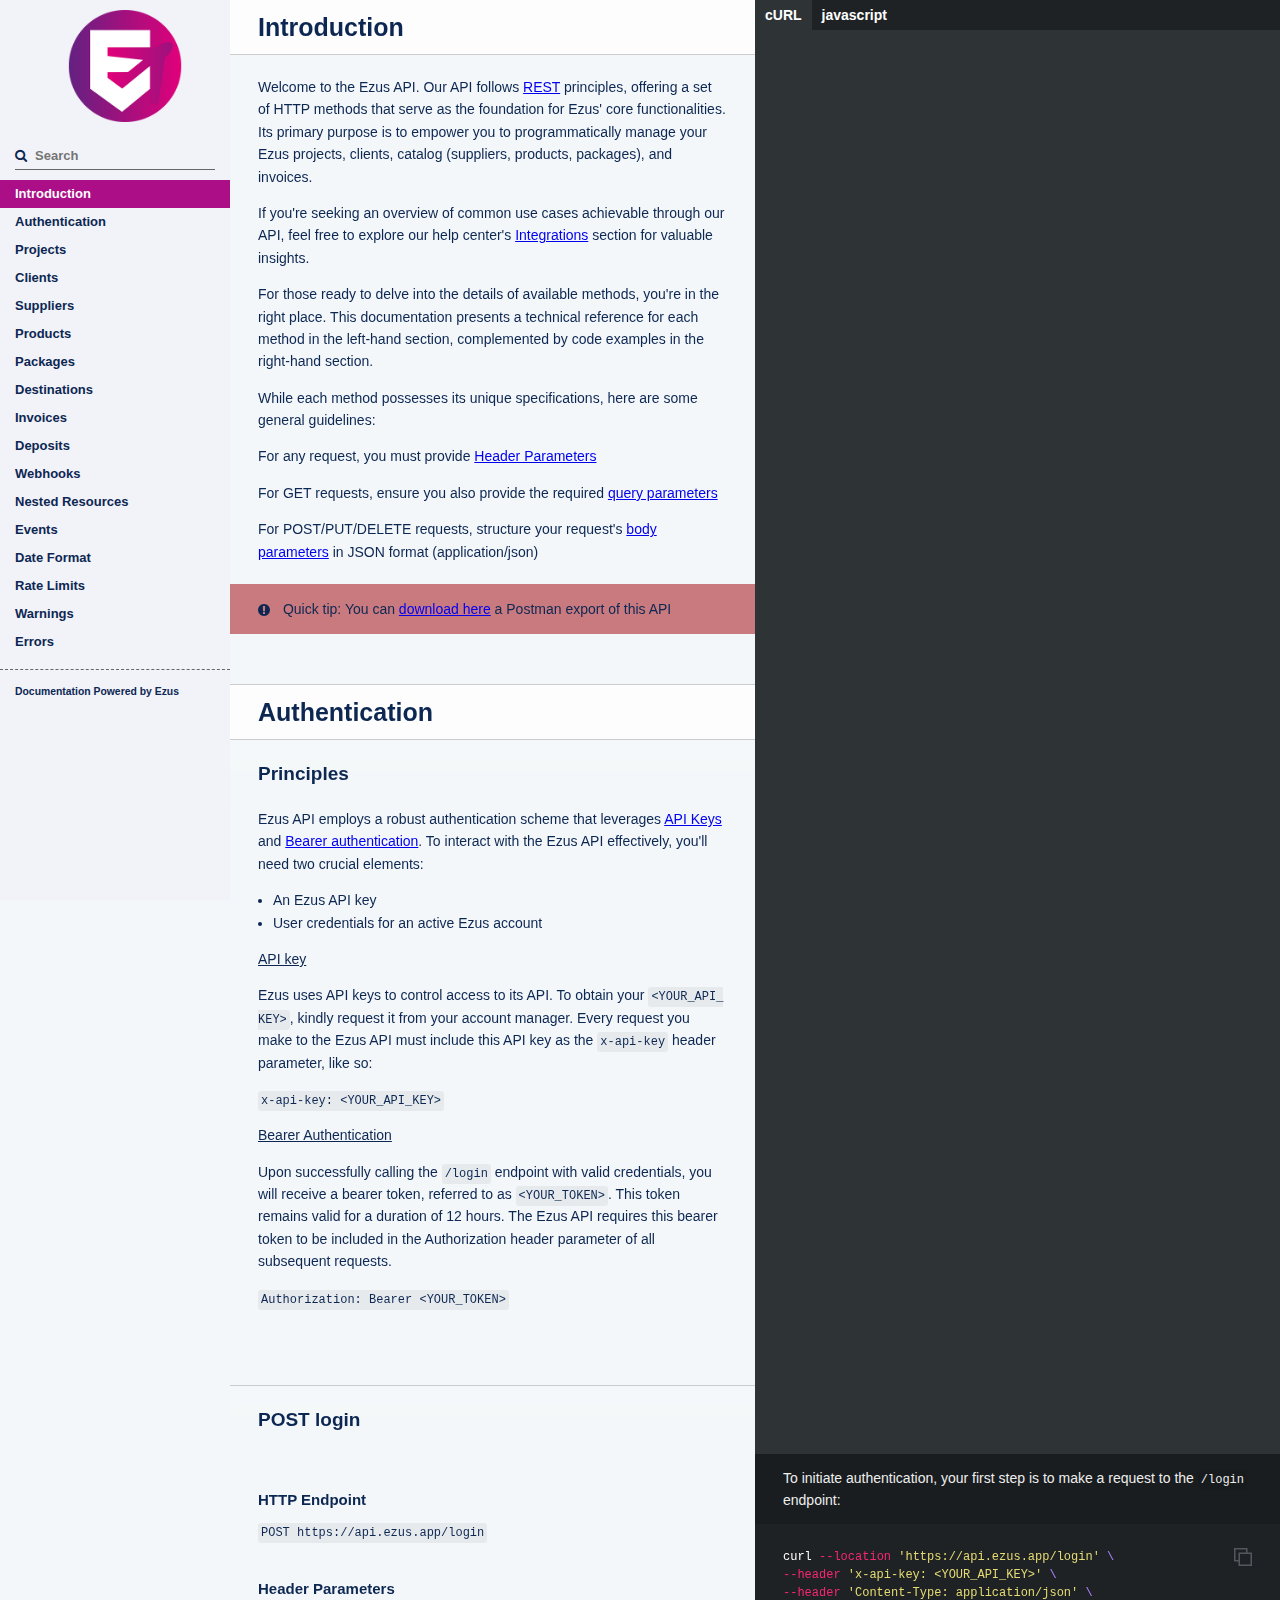
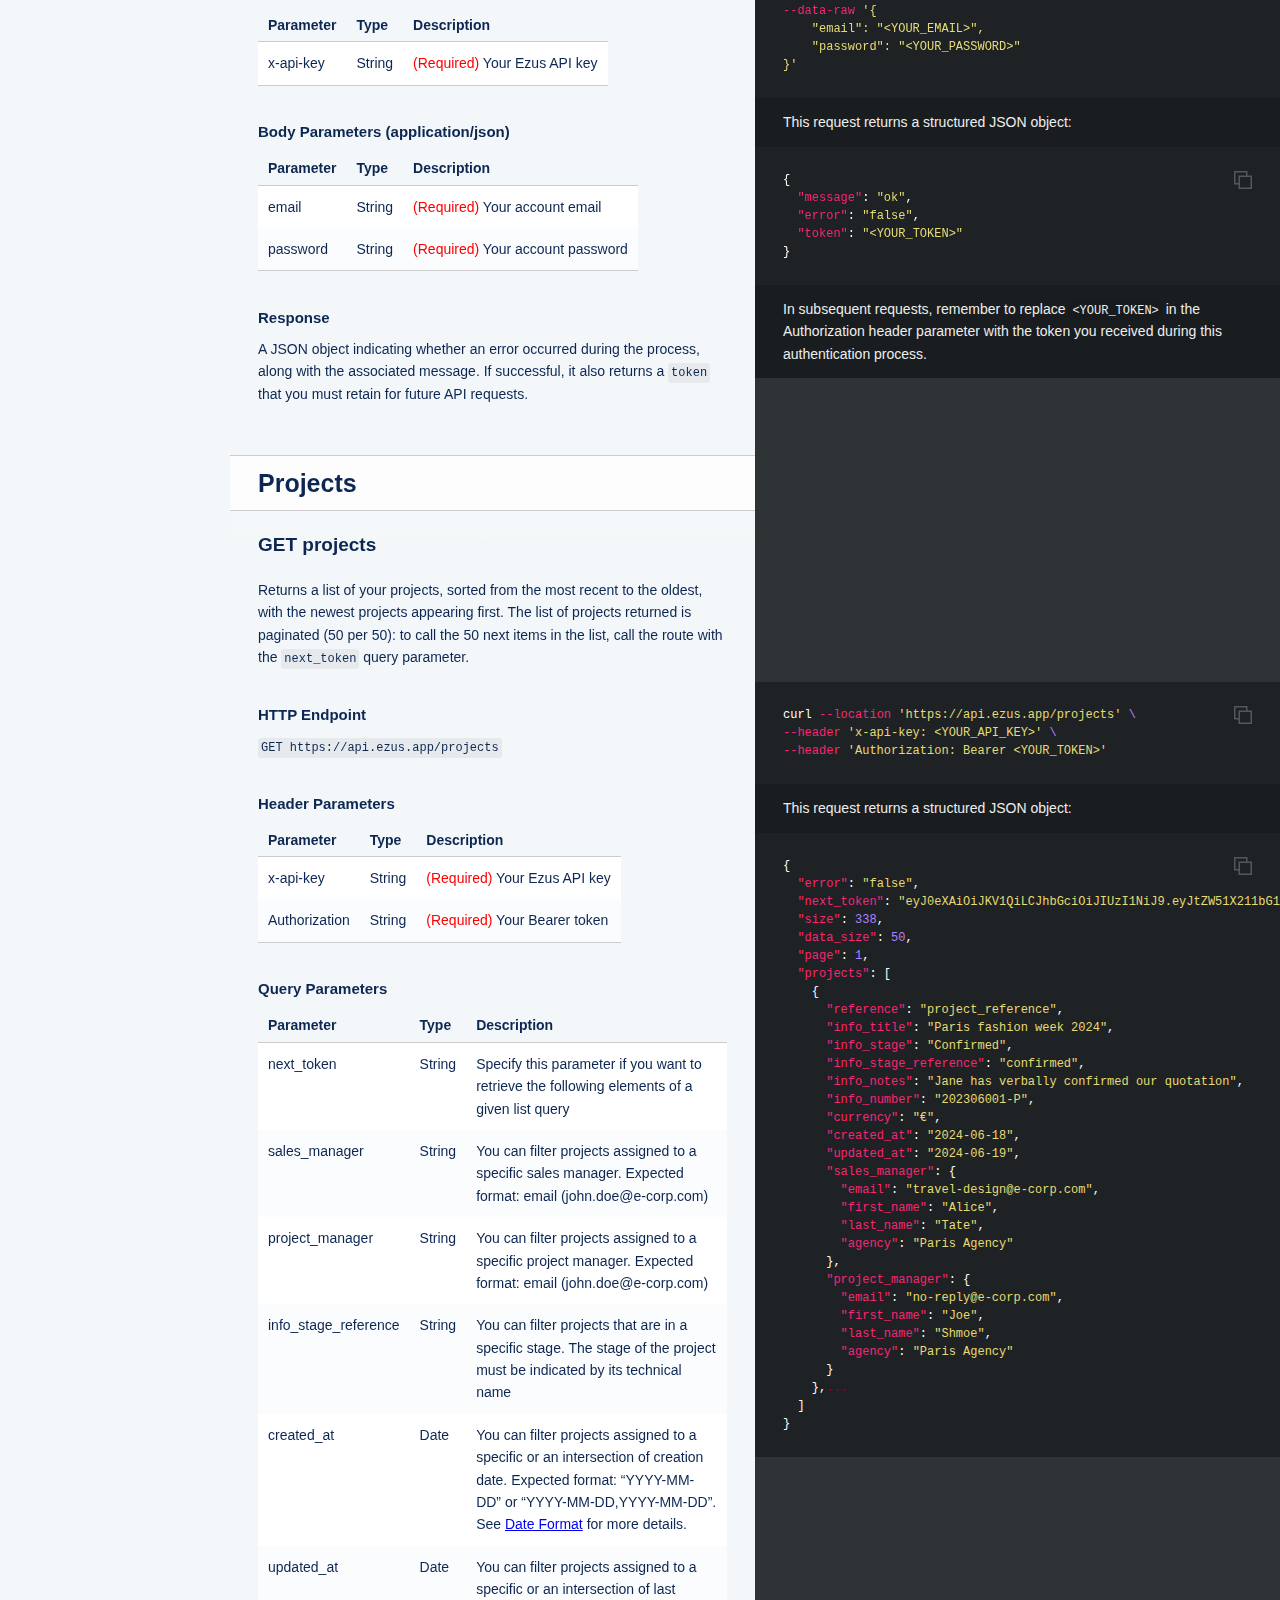
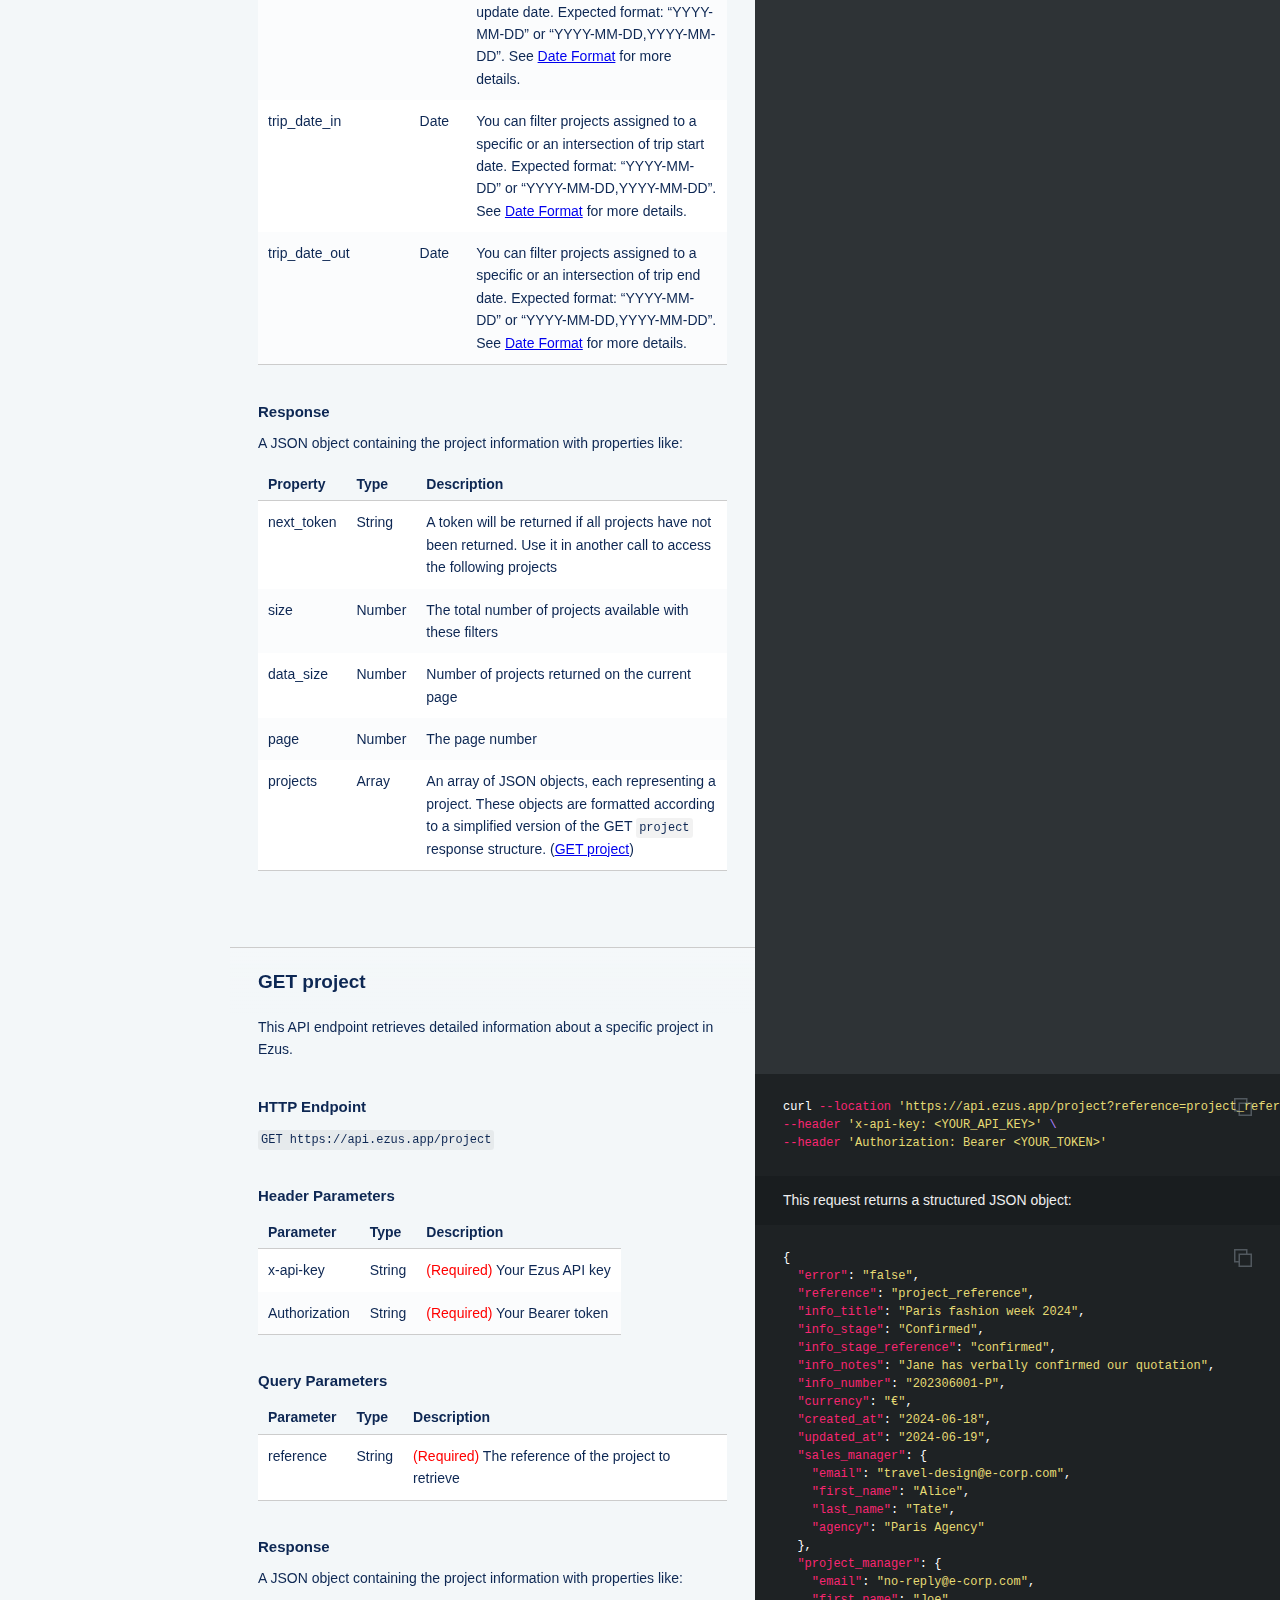
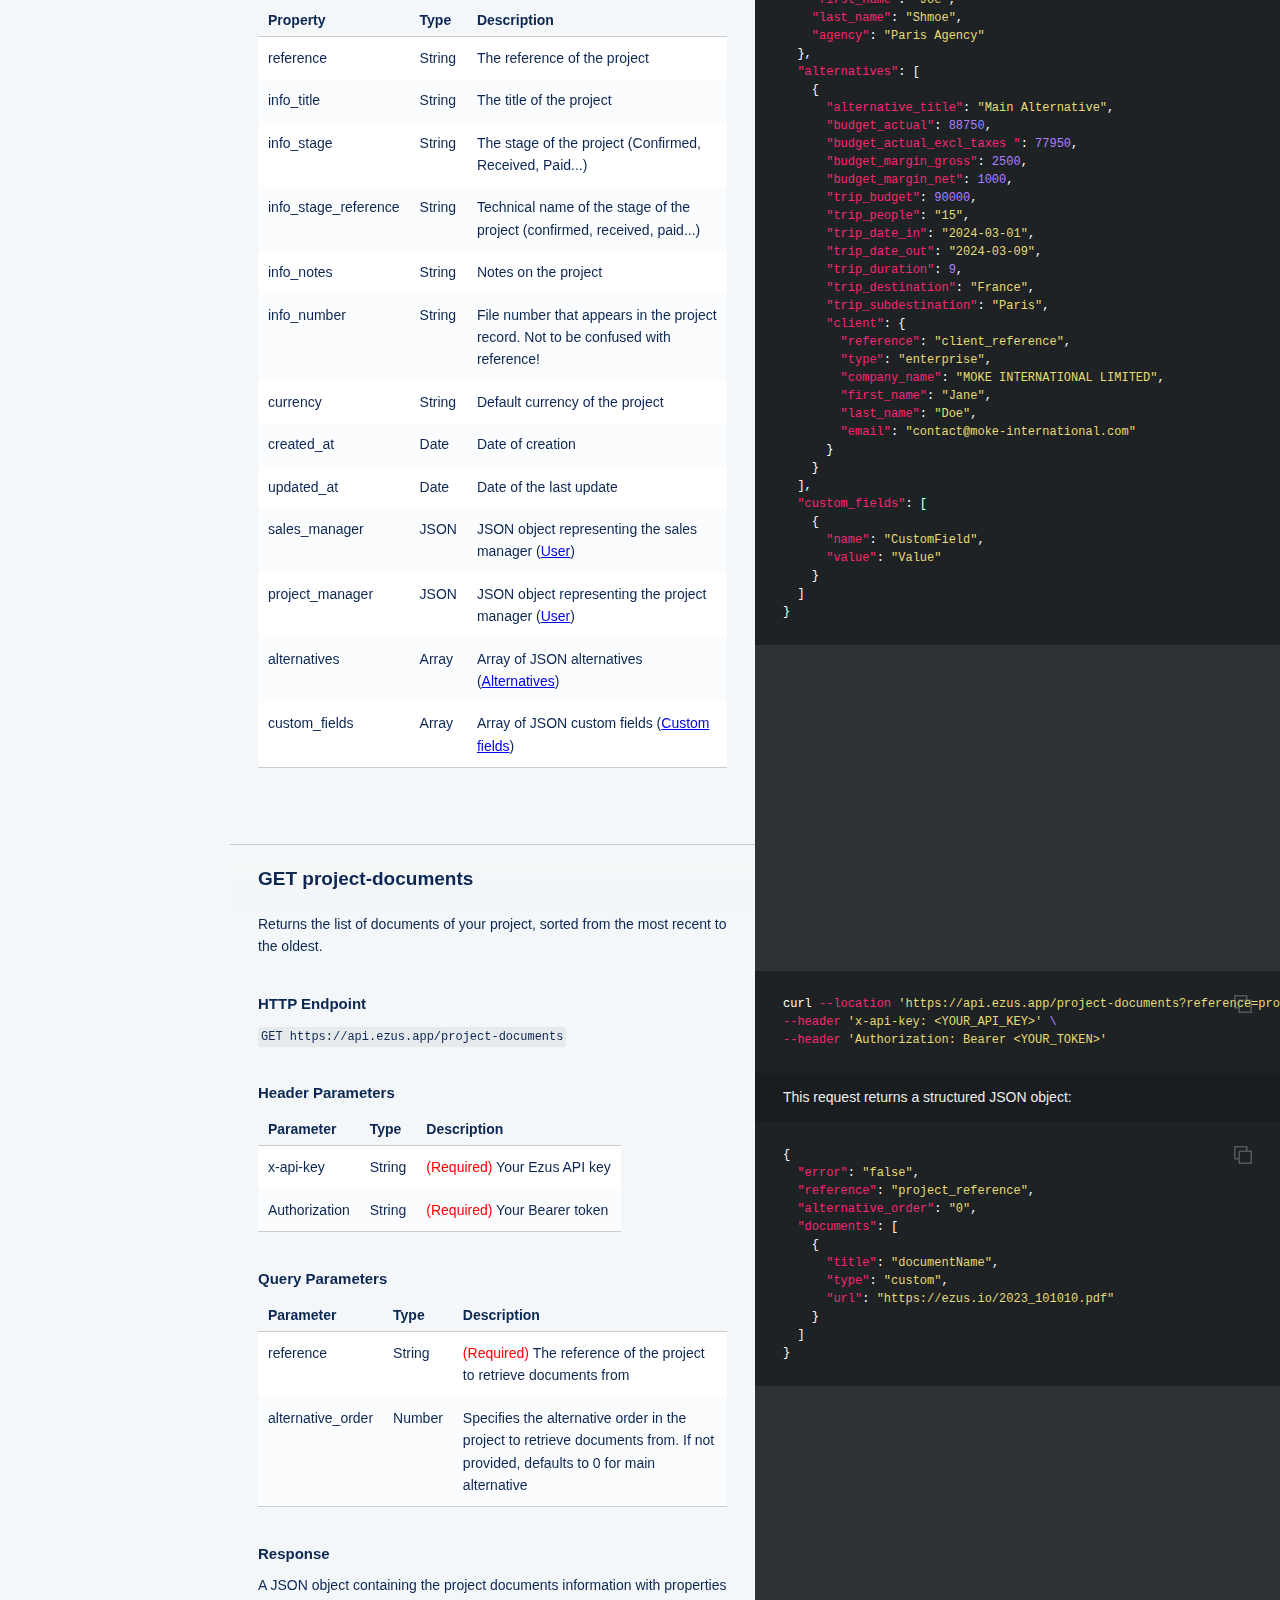
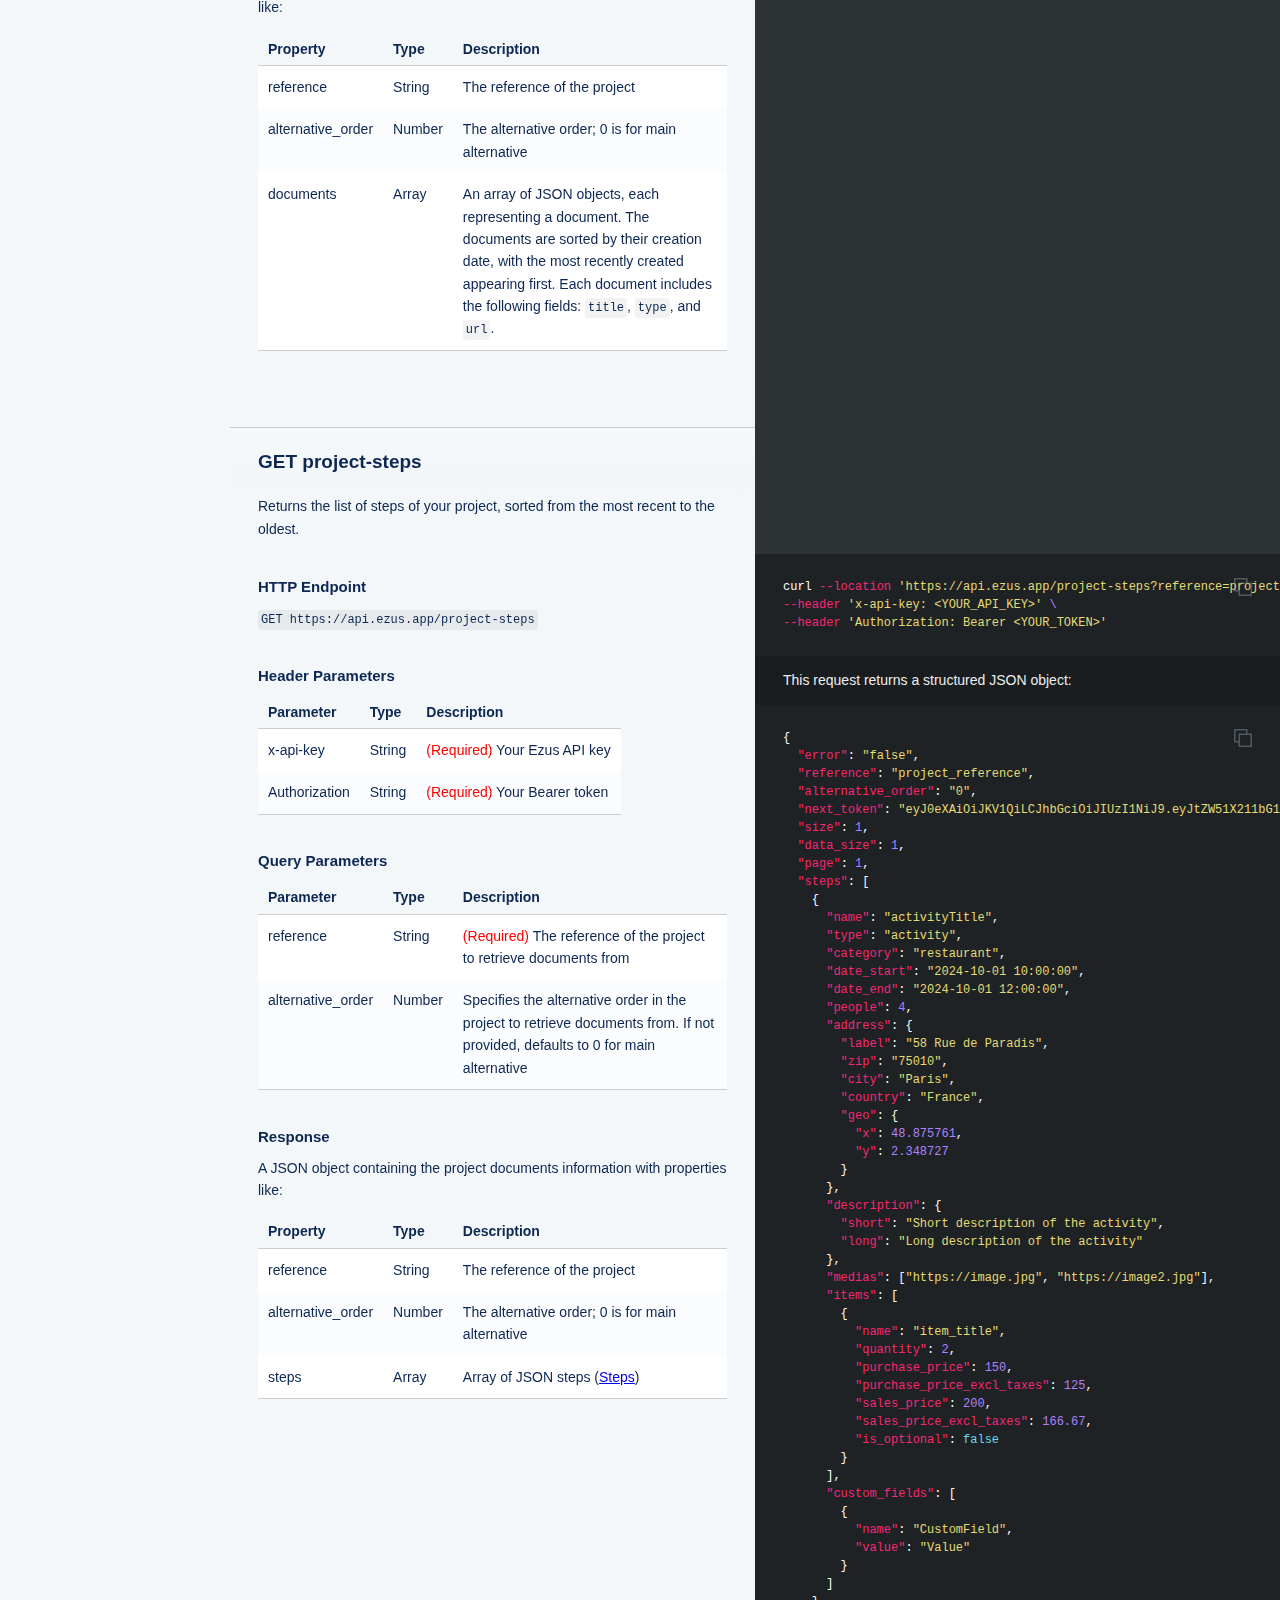
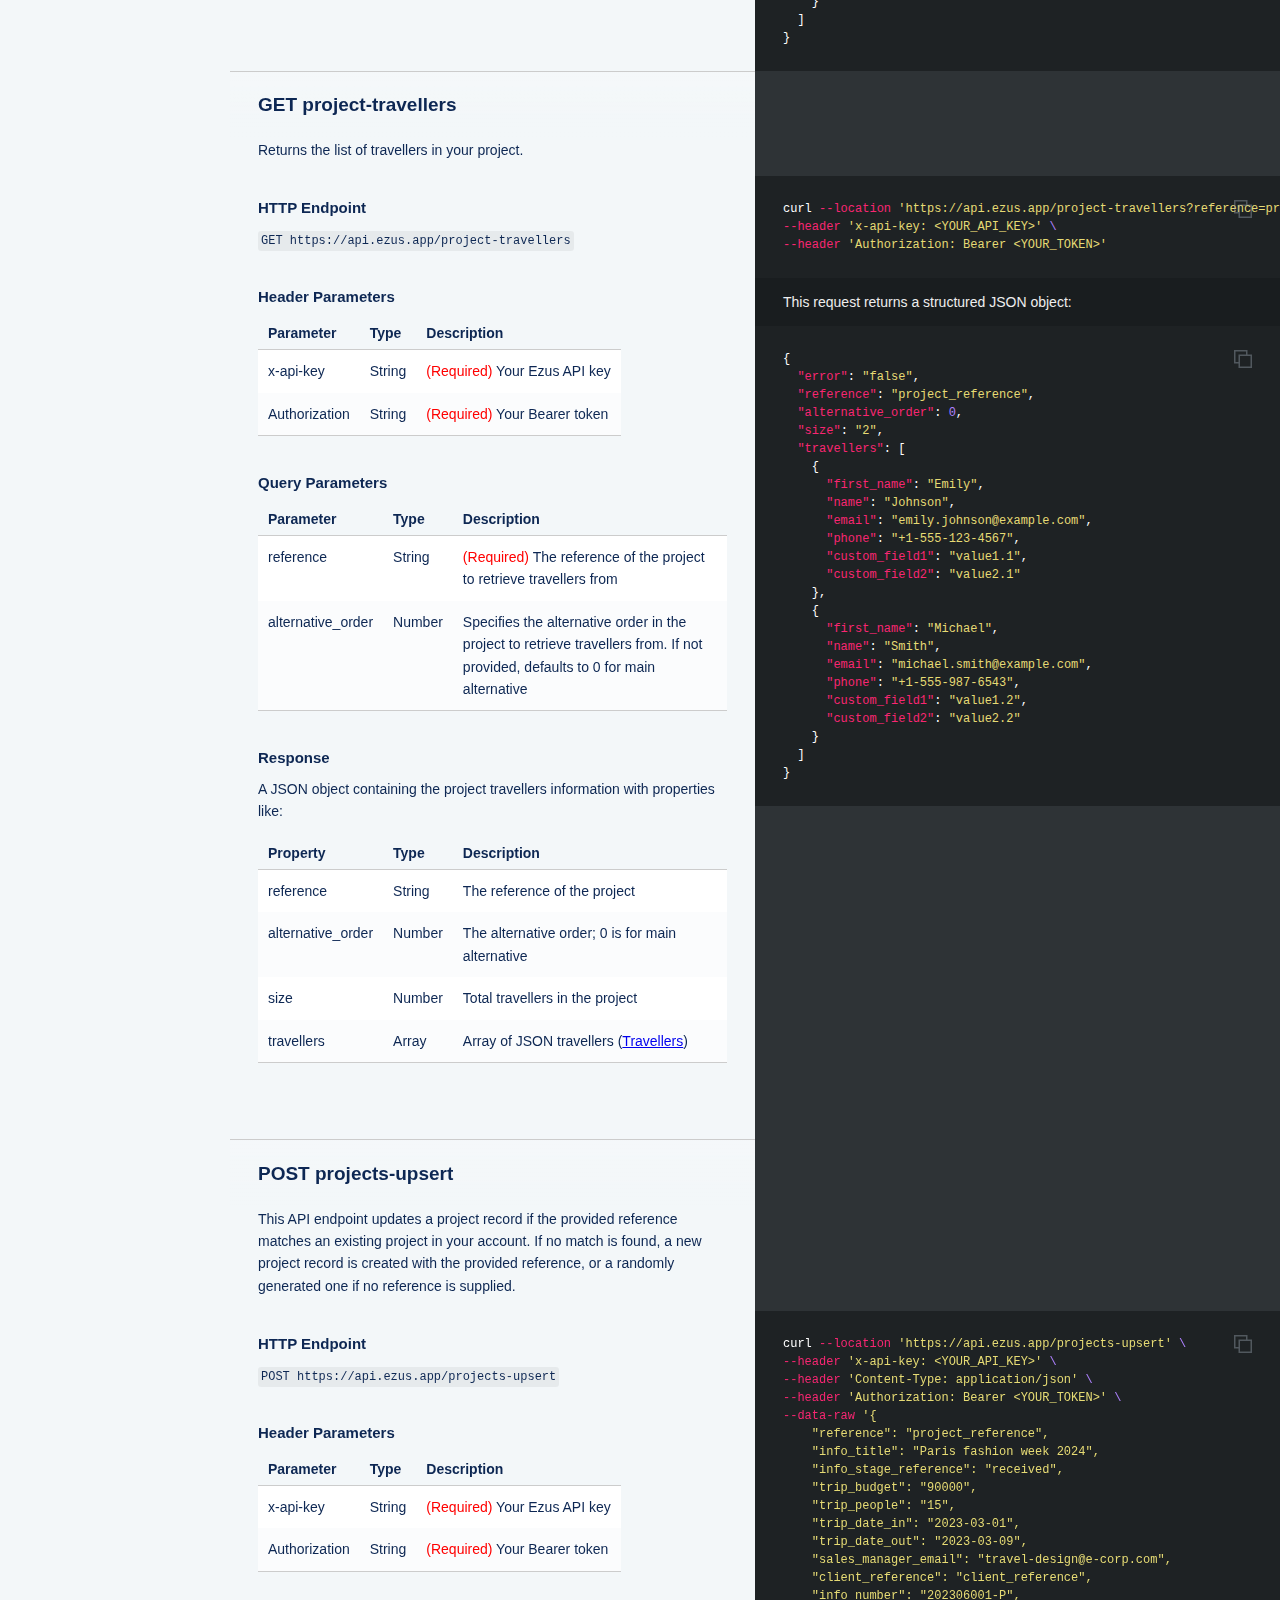
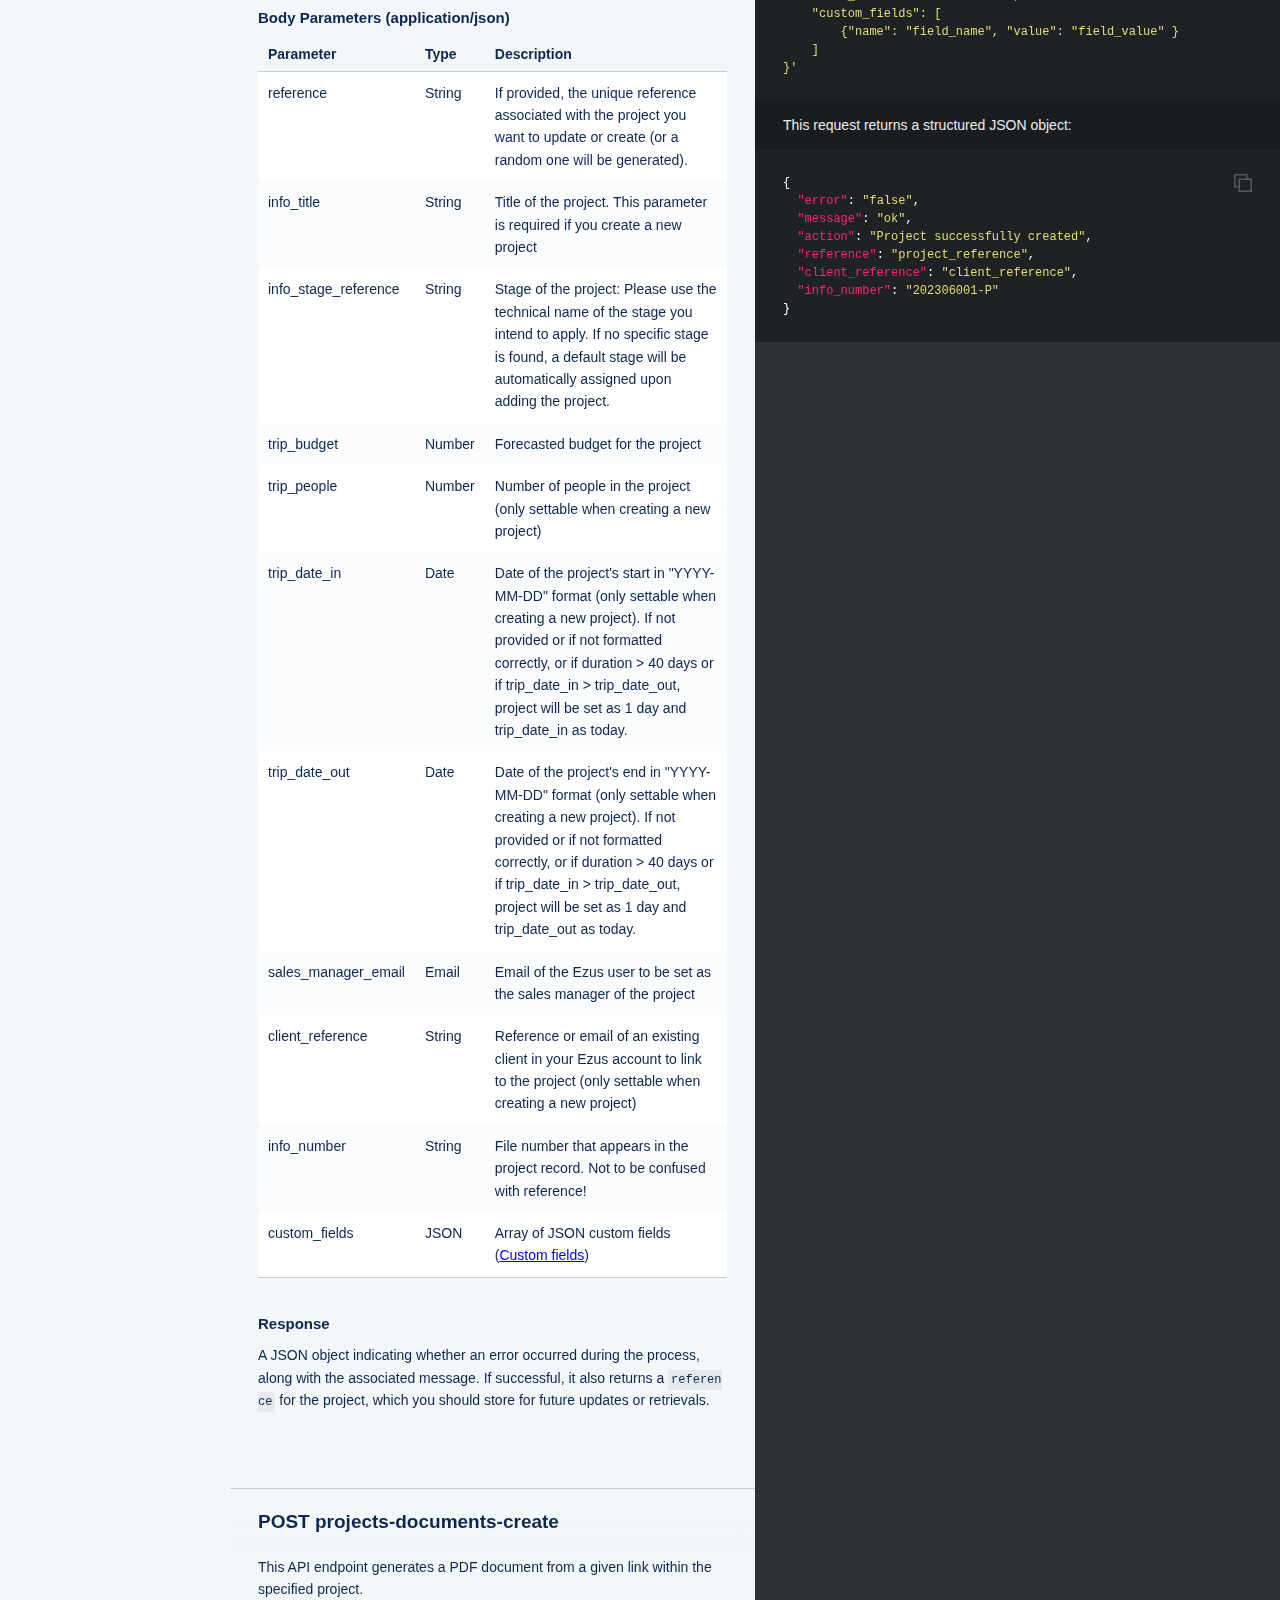
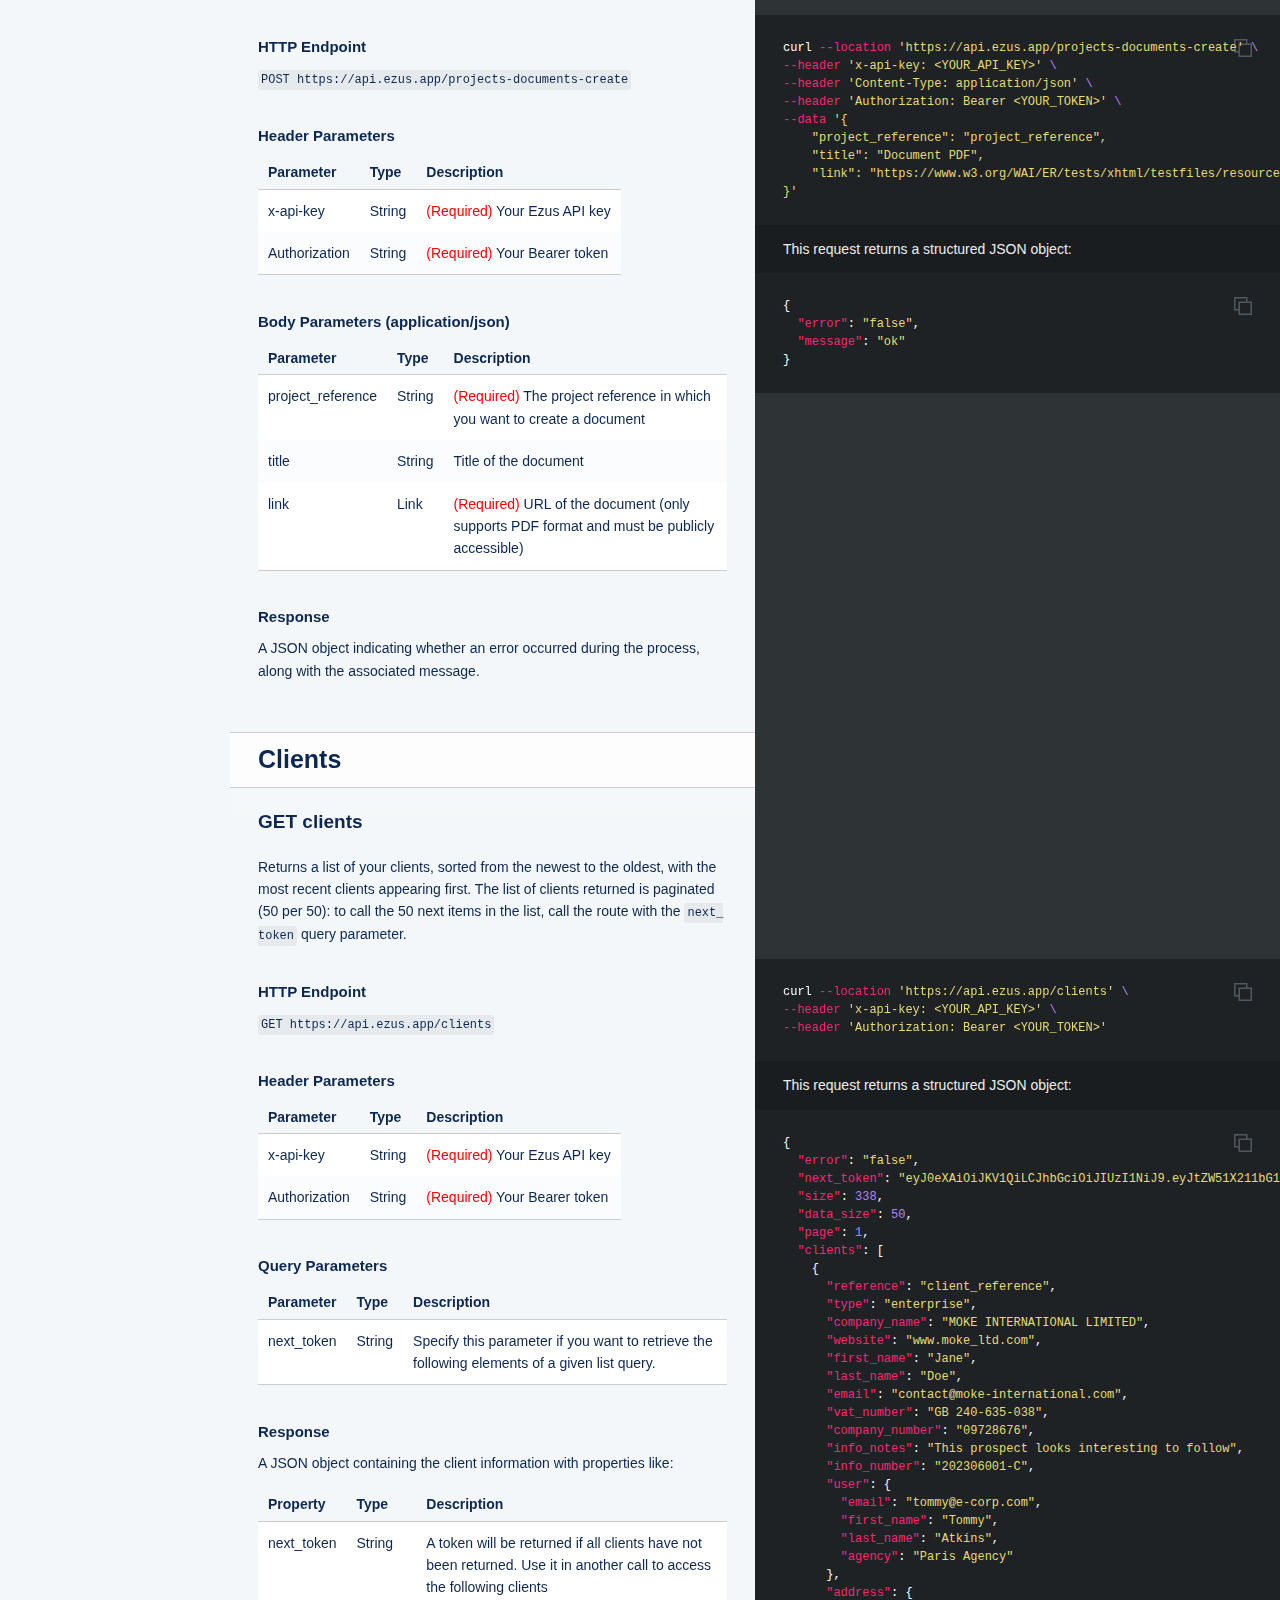
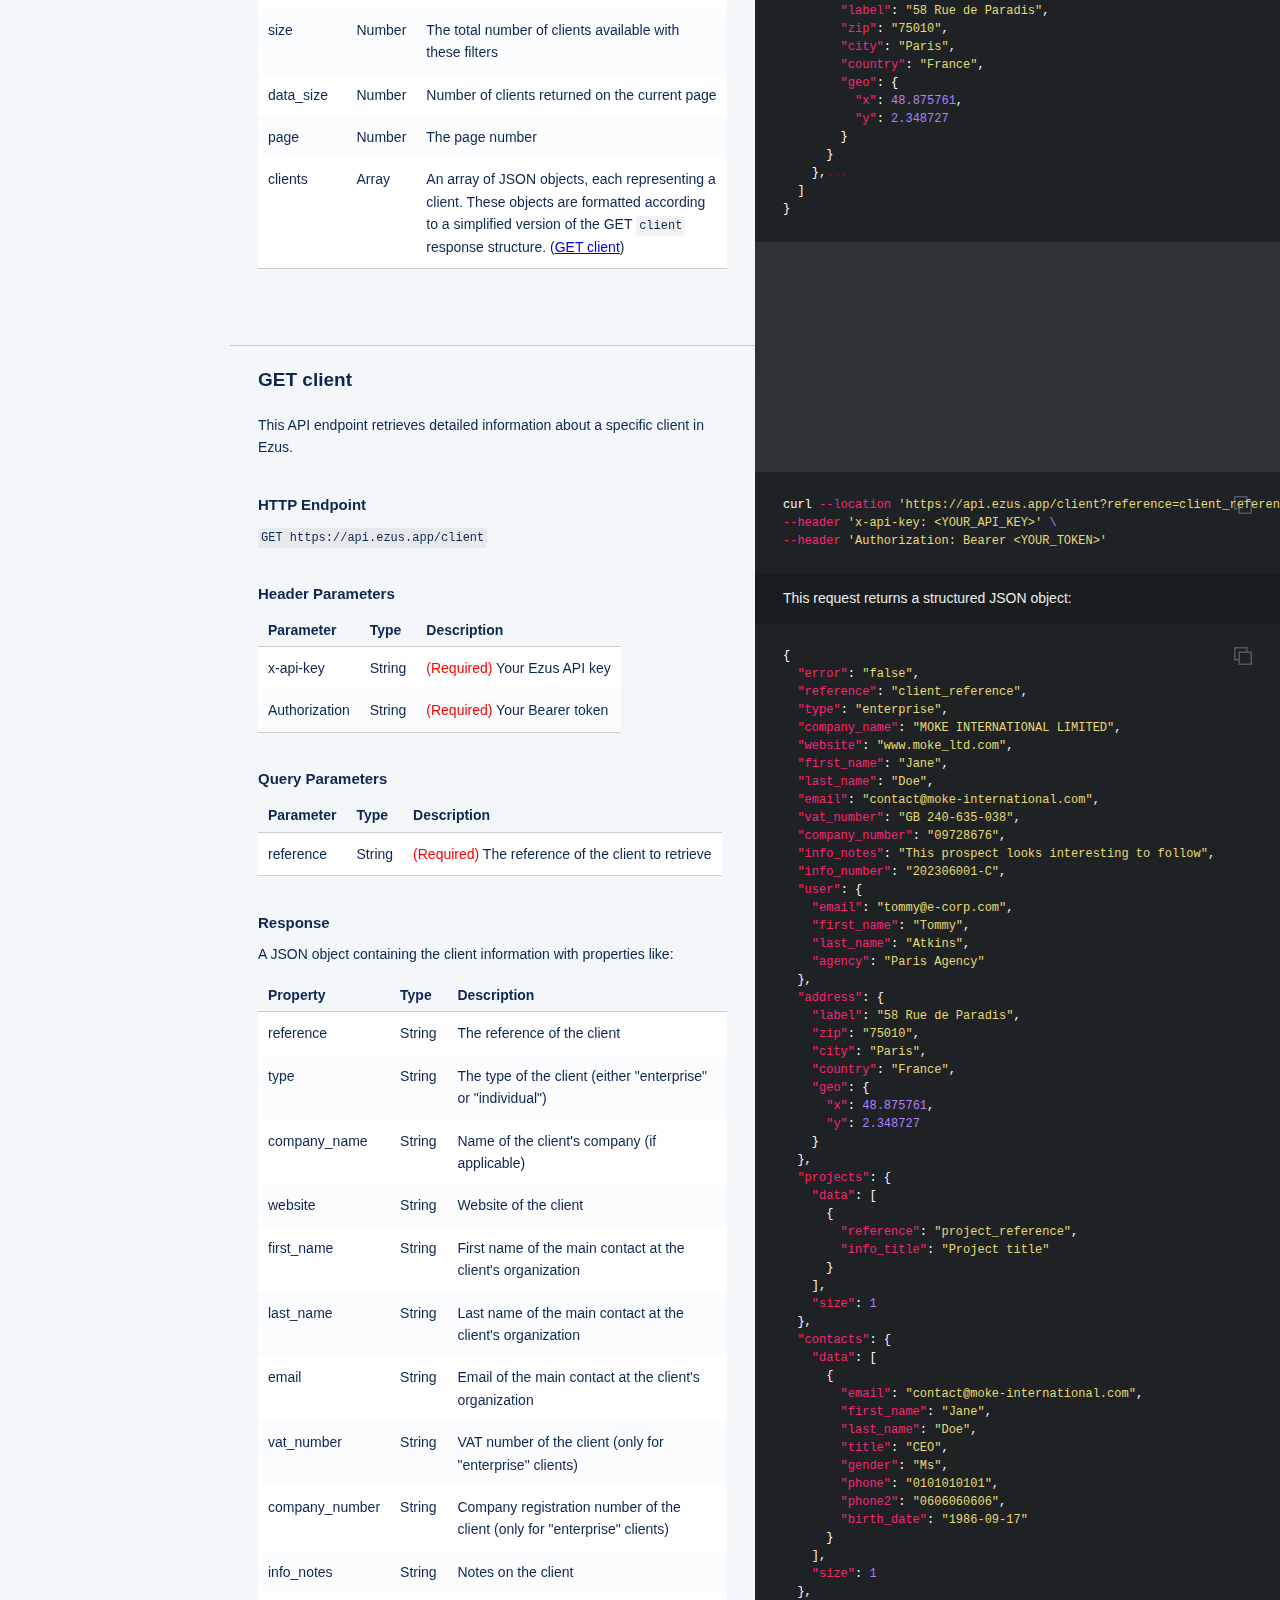
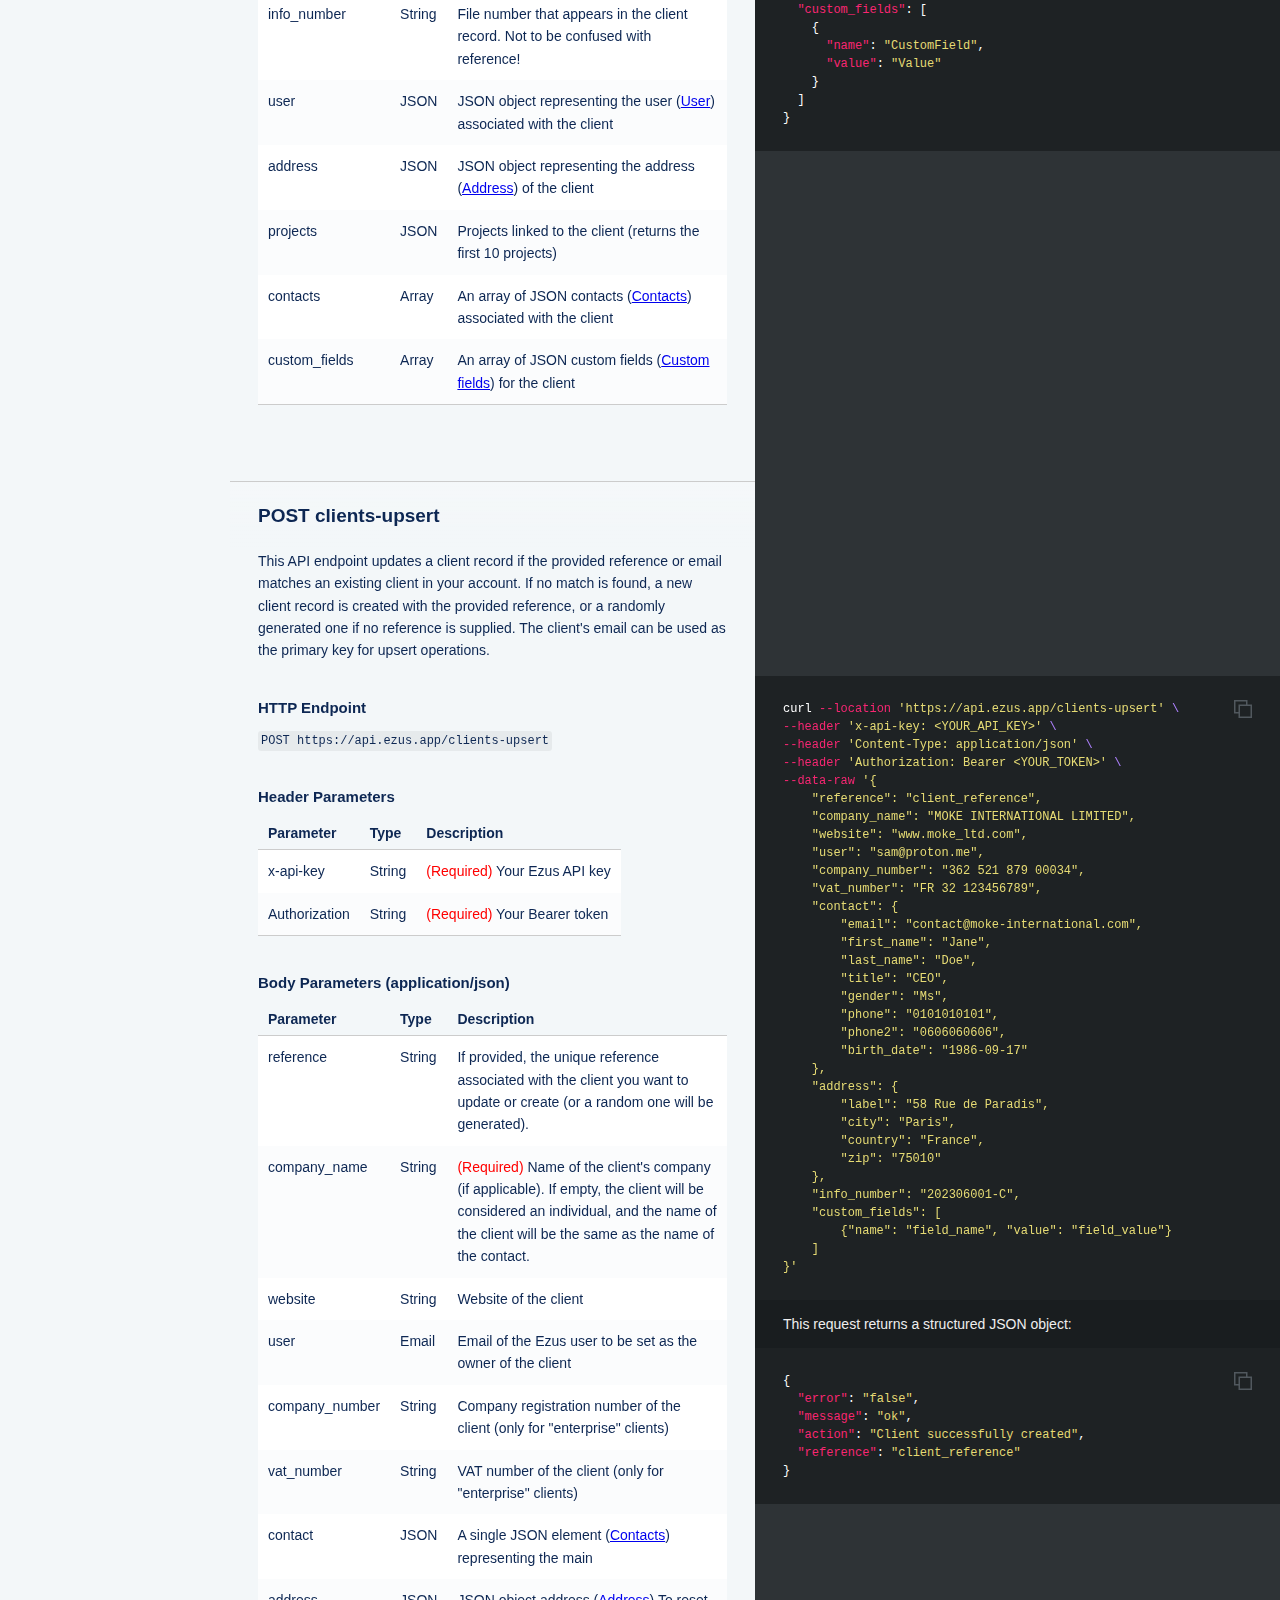
==== commit b7ac9283: "deploy: c6b3c66412c821bb9a2fb633ac13c8de3871476c" ====
--- a/index.html
+++ b/index.html
@@ -342,6 +342,9 @@
                   </li>
                   <li>
                     <a href="#get-project-steps" class="toc-h2 toc-link" data-title="GET project-steps">GET project-steps</a>
+                  </li>
+                  <li>
+                    <a href="#get-project-travellers" class="toc-h2 toc-link" data-title="GET project-travellers">GET project-travellers</a>
                   </li>
                   <li>
                     <a href="#post-projects-upsert" class="toc-h2 toc-link" data-title="POST projects-upsert">POST projects-upsert</a>
@@ -494,6 +497,9 @@
                     <a href="#steps" class="toc-h2 toc-link" data-title="Steps">Steps</a>
                   </li>
                   <li>
+                    <a href="#travellers" class="toc-h2 toc-link" data-title="Travellers">Travellers</a>
+                  </li>
+                  <li>
                     <a href="#suppliers-2" class="toc-h2 toc-link" data-title="Suppliers">Suppliers</a>
                   </li>
                   <li>
@@ -1247,6 +1253,119 @@
 <td>Array of JSON steps (<a href="#steps">Steps</a>)</td>
 </tr>
 </tbody></table>
+<h2 id='get-project-travellers'>GET project-travellers</h2>
+<p>Returns the list of travellers in your project.</p>
+<div class="highlight"><pre class="highlight shell tab-shell"><code>curl <span class="nt">--location</span> <span class="s1">'https://api.ezus.app/project-travellers?reference=project_reference'</span> <span class="se">\</span>
+<span class="nt">--header</span> <span class="s1">'x-api-key: &lt;YOUR_API_KEY&gt;'</span> <span class="se">\</span>
+<span class="nt">--header</span> <span class="s1">'Authorization: Bearer &lt;YOUR_TOKEN&gt;'</span>
+</code></pre></div><div class="highlight"><pre class="highlight javascript tab-javascript"><code><span class="kd">const</span> <span class="nx">axios</span> <span class="o">=</span> <span class="nx">require</span><span class="p">(</span><span class="dl">"</span><span class="s2">axios</span><span class="dl">"</span><span class="p">);</span>
+<span class="kd">const</span> <span class="nx">baseUrl</span> <span class="o">=</span> <span class="dl">"</span><span class="s2">https://api.ezus.app</span><span class="dl">"</span><span class="p">;</span>
+
+<span class="kd">const</span> <span class="nx">headers</span> <span class="o">=</span> <span class="p">{</span>
+  <span class="dl">"</span><span class="s2">x-api-key</span><span class="dl">"</span><span class="p">:</span> <span class="dl">"</span><span class="s2">&lt;YOUR_API_KEY&gt;</span><span class="dl">"</span><span class="p">,</span>
+  <span class="na">Authorization</span><span class="p">:</span> <span class="dl">"</span><span class="s2">Bearer &lt;YOUR_TOKEN&gt;</span><span class="dl">"</span><span class="p">,</span>
+<span class="p">};</span>
+
+<span class="nx">axios</span><span class="p">.</span><span class="kd">get</span><span class="p">(</span><span class="nx">baseUrl</span> <span class="o">+</span> <span class="dl">"</span><span class="s2">/project-travellers?reference=project_reference</span><span class="dl">"</span><span class="p">,</span> <span class="nx">headers</span><span class="p">);</span>
+</code></pre></div>
+<blockquote>
+<p>This request returns a structured JSON object:</p>
+</blockquote>
+<div class="highlight"><pre class="highlight json tab-json"><code><span class="p">{</span><span class="w">
+  </span><span class="nl">"error"</span><span class="p">:</span><span class="w"> </span><span class="s2">"false"</span><span class="p">,</span><span class="w">
+  </span><span class="nl">"reference"</span><span class="p">:</span><span class="w"> </span><span class="s2">"project_reference"</span><span class="p">,</span><span class="w">
+  </span><span class="nl">"alternative_order"</span><span class="p">:</span><span class="w"> </span><span class="mi">0</span><span class="p">,</span><span class="w">
+  </span><span class="nl">"size"</span><span class="p">:</span><span class="w"> </span><span class="s2">"2"</span><span class="p">,</span><span class="w">
+  </span><span class="nl">"travellers"</span><span class="p">:</span><span class="w"> </span><span class="p">[</span><span class="w">
+    </span><span class="p">{</span><span class="w">
+      </span><span class="nl">"first_name"</span><span class="p">:</span><span class="w"> </span><span class="s2">"Emily"</span><span class="p">,</span><span class="w">
+      </span><span class="nl">"name"</span><span class="p">:</span><span class="w"> </span><span class="s2">"Johnson"</span><span class="p">,</span><span class="w">
+      </span><span class="nl">"email"</span><span class="p">:</span><span class="w"> </span><span class="s2">"emily.johnson@example.com"</span><span class="p">,</span><span class="w">
+      </span><span class="nl">"phone"</span><span class="p">:</span><span class="w"> </span><span class="s2">"+1-555-123-4567"</span><span class="p">,</span><span class="w">
+      </span><span class="nl">"custom_field1"</span><span class="p">:</span><span class="w"> </span><span class="s2">"value1.1"</span><span class="p">,</span><span class="w">
+      </span><span class="nl">"custom_field2"</span><span class="p">:</span><span class="w"> </span><span class="s2">"value2.1"</span><span class="w">
+    </span><span class="p">},</span><span class="w">
+    </span><span class="p">{</span><span class="w">
+      </span><span class="nl">"first_name"</span><span class="p">:</span><span class="w"> </span><span class="s2">"Michael"</span><span class="p">,</span><span class="w">
+      </span><span class="nl">"name"</span><span class="p">:</span><span class="w"> </span><span class="s2">"Smith"</span><span class="p">,</span><span class="w">
+      </span><span class="nl">"email"</span><span class="p">:</span><span class="w"> </span><span class="s2">"michael.smith@example.com"</span><span class="p">,</span><span class="w">
+      </span><span class="nl">"phone"</span><span class="p">:</span><span class="w"> </span><span class="s2">"+1-555-987-6543"</span><span class="p">,</span><span class="w">
+      </span><span class="nl">"custom_field1"</span><span class="p">:</span><span class="w"> </span><span class="s2">"value1.2"</span><span class="p">,</span><span class="w">
+      </span><span class="nl">"custom_field2"</span><span class="p">:</span><span class="w"> </span><span class="s2">"value2.2"</span><span class="w">
+    </span><span class="p">}</span><span class="w">
+  </span><span class="p">]</span><span class="w">
+</span><span class="p">}</span><span class="w">
+</span></code></pre></div><h3 id='http-endpoint-6'>HTTP Endpoint</h3>
+<p><code>GET https://api.ezus.app/project-travellers</code></p>
+<h3 id='header-parameters-6'>Header Parameters</h3>
+<table><thead>
+<tr>
+<th>Parameter</th>
+<th>Type</th>
+<th>Description</th>
+</tr>
+</thead><tbody>
+<tr>
+<td>x-api-key</td>
+<td>String</td>
+<td><span style="color:red">(Required)</span> Your Ezus API key</td>
+</tr>
+<tr>
+<td>Authorization</td>
+<td>String</td>
+<td><span style="color:red">(Required)</span> Your Bearer token</td>
+</tr>
+</tbody></table>
+<h3 id='query-parameters-5'>Query Parameters</h3>
+<table><thead>
+<tr>
+<th>Parameter</th>
+<th>Type</th>
+<th>Description</th>
+</tr>
+</thead><tbody>
+<tr>
+<td>reference</td>
+<td>String</td>
+<td><span style="color:red">(Required)</span> The reference of the project to retrieve travellers from</td>
+</tr>
+<tr>
+<td>alternative_order</td>
+<td>Number</td>
+<td>Specifies the alternative order in the project to retrieve travellers from. If not provided, defaults to 0 for main alternative</td>
+</tr>
+</tbody></table>
+<h3 id='response-6'>Response</h3>
+<p>A JSON object containing the project travellers information with properties like:</p>
+
+<table><thead>
+<tr>
+<th>Property</th>
+<th>Type</th>
+<th>Description</th>
+</tr>
+</thead><tbody>
+<tr>
+<td>reference</td>
+<td>String</td>
+<td>The reference of the project</td>
+</tr>
+<tr>
+<td>alternative_order</td>
+<td>Number</td>
+<td>The alternative order; 0 is for main alternative</td>
+</tr>
+<tr>
+<td>size</td>
+<td>Number</td>
+<td>Total travellers in the project</td>
+</tr>
+<tr>
+<td>travellers</td>
+<td>Array</td>
+<td>Array of JSON travellers (<a href="#travellers">Travellers</a>)</td>
+</tr>
+</tbody></table>
 <h2 id='post-projects-upsert'>POST projects-upsert</h2>
 <p>This API endpoint updates a project record if the provided reference matches an existing project in your account. If no match is found, a new project record is created with the provided reference, or a randomly generated one if no reference is supplied.</p>
 <div class="highlight"><pre class="highlight shell tab-shell"><code>curl <span class="nt">--location</span> <span class="s1">'https://api.ezus.app/projects-upsert'</span> <span class="se">\</span>
@@ -1302,9 +1421,9 @@
   </span><span class="nl">"client_reference"</span><span class="p">:</span><span class="w"> </span><span class="s2">"client_reference"</span><span class="p">,</span><span class="w">
   </span><span class="nl">"info_number"</span><span class="p">:</span><span class="w"> </span><span class="s2">"202306001-P"</span><span class="w">
 </span><span class="p">}</span><span class="w">
-</span></code></pre></div><h3 id='http-endpoint-6'>HTTP Endpoint</h3>
+</span></code></pre></div><h3 id='http-endpoint-7'>HTTP Endpoint</h3>
 <p><code>POST https://api.ezus.app/projects-upsert</code></p>
-<h3 id='header-parameters-6'>Header Parameters</h3>
+<h3 id='header-parameters-7'>Header Parameters</h3>
 <table><thead>
 <tr>
 <th>Parameter</th>
@@ -1387,7 +1506,7 @@
 <td>Array of JSON custom fields (<a href="#custom-fields">Custom fields</a>)</td>
 </tr>
 </tbody></table>
-<h3 id='response-6'>Response</h3>
+<h3 id='response-7'>Response</h3>
 <p>A JSON object indicating whether an error occurred during the process, along with the associated message. If successful, it also returns a <code>reference</code> for the project, which you should store for future updates or retrievals.</p>
 <h2 id='post-projects-documents-create'>POST projects-documents-create</h2>
 <p>This API endpoint generates a PDF document from a given link within the specified project.</p>
@@ -1422,9 +1541,9 @@
   </span><span class="nl">"error"</span><span class="p">:</span><span class="w"> </span><span class="s2">"false"</span><span class="p">,</span><span class="w">
   </span><span class="nl">"message"</span><span class="p">:</span><span class="w"> </span><span class="s2">"ok"</span><span class="w">
 </span><span class="p">}</span><span class="w">
-</span></code></pre></div><h3 id='http-endpoint-7'>HTTP Endpoint</h3>
+</span></code></pre></div><h3 id='http-endpoint-8'>HTTP Endpoint</h3>
 <p><code>POST https://api.ezus.app/projects-documents-create</code></p>
-<h3 id='header-parameters-7'>Header Parameters</h3>
+<h3 id='header-parameters-8'>Header Parameters</h3>
 <table><thead>
 <tr>
 <th>Parameter</th>
@@ -1467,7 +1586,7 @@
 <td><span style="color:red">(Required)</span> URL of the document (only supports PDF format and must be publicly accessible)</td>
 </tr>
 </tbody></table>
-<h3 id='response-7'>Response</h3>
+<h3 id='response-8'>Response</h3>
 <p>A JSON object indicating whether an error occurred during the process, along with the associated message.</p>
 <h1 id='clients'>Clients</h1><h2 id='get-clients'>GET clients</h2>
 <p>Returns a list of your clients, sorted from the newest to the oldest, with the most recent clients appearing first. The list of clients returned is paginated (50 per 50): to call the 50 next items in the list, call the route with the <code>next_token</code> query parameter.</p>
@@ -1525,9 +1644,9 @@
     </span><span class="p">},</span><span class="err">...</span><span class="w">
   </span><span class="p">]</span><span class="w">
 </span><span class="p">}</span><span class="w">
-</span></code></pre></div><h3 id='http-endpoint-8'>HTTP Endpoint</h3>
+</span></code></pre></div><h3 id='http-endpoint-9'>HTTP Endpoint</h3>
 <p><code>GET https://api.ezus.app/clients</code></p>
-<h3 id='header-parameters-8'>Header Parameters</h3>
+<h3 id='header-parameters-9'>Header Parameters</h3>
 <table><thead>
 <tr>
 <th>Parameter</th>
@@ -1546,7 +1665,7 @@
 <td><span style="color:red">(Required)</span> Your Bearer token</td>
 </tr>
 </tbody></table>
-<h3 id='query-parameters-5'>Query Parameters</h3>
+<h3 id='query-parameters-6'>Query Parameters</h3>
 <table><thead>
 <tr>
 <th>Parameter</th>
@@ -1560,7 +1679,7 @@
 <td>Specify this parameter if you want to retrieve the following elements of a given list query.</td>
 </tr>
 </tbody></table>
-<h3 id='response-8'>Response</h3>
+<h3 id='response-9'>Response</h3>
 <p>A JSON object containing the client information with properties like:</p>
 
 <table><thead>
@@ -1674,9 +1793,9 @@
     </span><span class="p">}</span><span class="w">
   </span><span class="p">]</span><span class="w">
 </span><span class="p">}</span><span class="w">
-</span></code></pre></div><h3 id='http-endpoint-9'>HTTP Endpoint</h3>
+</span></code></pre></div><h3 id='http-endpoint-10'>HTTP Endpoint</h3>
 <p><code>GET https://api.ezus.app/client</code></p>
-<h3 id='header-parameters-9'>Header Parameters</h3>
+<h3 id='header-parameters-10'>Header Parameters</h3>
 <table><thead>
 <tr>
 <th>Parameter</th>
@@ -1695,7 +1814,7 @@
 <td><span style="color:red">(Required)</span> Your Bearer token</td>
 </tr>
 </tbody></table>
-<h3 id='query-parameters-6'>Query Parameters</h3>
+<h3 id='query-parameters-7'>Query Parameters</h3>
 <table><thead>
 <tr>
 <th>Parameter</th>
@@ -1709,7 +1828,7 @@
 <td><span style="color:red">(Required)</span> The reference of the client to retrieve</td>
 </tr>
 </tbody></table>
-<h3 id='response-9'>Response</h3>
+<h3 id='response-10'>Response</h3>
 <p>A JSON object containing the client information with properties like:</p>
 
 <table><thead>
@@ -1879,9 +1998,9 @@
   </span><span class="nl">"action"</span><span class="p">:</span><span class="w"> </span><span class="s2">"Client successfully created"</span><span class="p">,</span><span class="w">
   </span><span class="nl">"reference"</span><span class="p">:</span><span class="w"> </span><span class="s2">"client_reference"</span><span class="w">
 </span><span class="p">}</span><span class="w">
-</span></code></pre></div><h3 id='http-endpoint-10'>HTTP Endpoint</h3>
+</span></code></pre></div><h3 id='http-endpoint-11'>HTTP Endpoint</h3>
 <p><code>POST https://api.ezus.app/clients-upsert</code></p>
-<h3 id='header-parameters-10'>Header Parameters</h3>
+<h3 id='header-parameters-11'>Header Parameters</h3>
 <table><thead>
 <tr>
 <th>Parameter</th>
@@ -1959,7 +2078,7 @@
 <td>Array of JSON custom fields (<a href="#custom-fields">Custom fields</a>)</td>
 </tr>
 </tbody></table>
-<h3 id='response-10'>Response</h3>
+<h3 id='response-11'>Response</h3>
 <p>A JSON object indicating whether an error occurred during the process, along with the associated message. If successful, it also returns a <code>reference</code> for the project, which you should store for future updates or retrievals.</p>
 <h1 id='suppliers'>Suppliers</h1><h2 id='get-suppliers'>GET suppliers</h2>
 <p>Returns a list of your suppliers, sorted by creation date from newest to oldest, with the most recent suppliers appearing first. The list of suppliers returned is paginated (50 per 50): to call the 50 next items in the list, call the route with the <code>next_token</code> query parameter.</p>
@@ -2013,9 +2132,9 @@
     </span><span class="p">},</span><span class="err">...</span><span class="w">
   </span><span class="p">]</span><span class="w">
 </span><span class="p">}</span><span class="w">
-</span></code></pre></div><h3 id='http-endpoint-11'>HTTP Endpoint</h3>
+</span></code></pre></div><h3 id='http-endpoint-12'>HTTP Endpoint</h3>
 <p><code>GET https://api.ezus.app/suppliers</code></p>
-<h3 id='header-parameters-11'>Header Parameters</h3>
+<h3 id='header-parameters-12'>Header Parameters</h3>
 <table><thead>
 <tr>
 <th>Parameter</th>
@@ -2034,7 +2153,7 @@
 <td><span style="color:red">(Required)</span> Your Bearer token</td>
 </tr>
 </tbody></table>
-<h3 id='query-parameters-7'>Query Parameters</h3>
+<h3 id='query-parameters-8'>Query Parameters</h3>
 <table><thead>
 <tr>
 <th>Parameter</th>
@@ -2048,7 +2167,7 @@
 <td>Specify this parameter if you want to retrieve the following elements of a given list query.</td>
 </tr>
 </tbody></table>
-<h3 id='response-11'>Response</h3>
+<h3 id='response-12'>Response</h3>
 <p>A JSON object containing the supplier information with properties like:</p>
 
 <table><thead>
@@ -2181,9 +2300,9 @@
     </span><span class="p">}</span><span class="w">
   </span><span class="p">]</span><span class="w">
 </span><span class="p">}</span><span class="w">
-</span></code></pre></div><h3 id='http-endpoint-12'>HTTP Endpoint</h3>
+</span></code></pre></div><h3 id='http-endpoint-13'>HTTP Endpoint</h3>
 <p><code>GET https://api.ezus.app/supplier</code></p>
-<h3 id='header-parameters-12'>Header Parameters</h3>
+<h3 id='header-parameters-13'>Header Parameters</h3>
 <table><thead>
 <tr>
 <th>Parameter</th>
@@ -2202,7 +2321,7 @@
 <td><span style="color:red">(Required)</span> Your Bearer token</td>
 </tr>
 </tbody></table>
-<h3 id='query-parameters-8'>Query Parameters</h3>
+<h3 id='query-parameters-9'>Query Parameters</h3>
 <table><thead>
 <tr>
 <th>Parameter</th>
@@ -2216,7 +2335,7 @@
 <td><span style="color:red">(Required)</span> The reference of the supplier to retrieve</td>
 </tr>
 </tbody></table>
-<h3 id='response-12'>Response</h3>
+<h3 id='response-13'>Response</h3>
 <p>A JSON object containing the supplier information with properties like:</p>
 
 <table><thead>
@@ -2378,9 +2497,9 @@
   </span><span class="nl">"action"</span><span class="p">:</span><span class="w"> </span><span class="s2">"Supplier successfully created"</span><span class="p">,</span><span class="w">
   </span><span class="nl">"reference"</span><span class="p">:</span><span class="w"> </span><span class="s2">"supplier_reference"</span><span class="w">
 </span><span class="p">}</span><span class="w">
-</span></code></pre></div><h3 id='http-endpoint-13'>HTTP Endpoint</h3>
+</span></code></pre></div><h3 id='http-endpoint-14'>HTTP Endpoint</h3>
 <p><code>POST https://api.ezus.app/suppliers-upsert</code></p>
-<h3 id='header-parameters-13'>Header Parameters</h3>
+<h3 id='header-parameters-14'>Header Parameters</h3>
 <table><thead>
 <tr>
 <th>Parameter</th>
@@ -2458,7 +2577,7 @@
 <td>Array of JSON custom fields (<a href="#custom-fields">Custom fields</a>)</td>
 </tr>
 </tbody></table>
-<h3 id='response-13'>Response</h3>
+<h3 id='response-14'>Response</h3>
 <p>A JSON object indicating whether an error occurred during the process, along with the associated message. If successful, it also returns a <code>reference</code> for the project, which you should store for future updates or retrievals.</p>
 <h1 id='products'>Products</h1><h2 id='get-products'>GET products</h2>
 <p>Returns a list of your products, sorted by creation date from newest to oldest, with the most recent products appearing first. The list of products returned is paginated (50 per 50): to call the 50 next items in the list, call the route with the <code>next_token</code> query parameter.</p>
@@ -2507,9 +2626,9 @@
     </span><span class="p">},</span><span class="err">...</span><span class="w">
   </span><span class="p">]</span><span class="w">
 </span><span class="p">}</span><span class="w">
-</span></code></pre></div><h3 id='http-endpoint-14'>HTTP Endpoint</h3>
+</span></code></pre></div><h3 id='http-endpoint-15'>HTTP Endpoint</h3>
 <p><code>GET https://api.ezus.app/products</code></p>
-<h3 id='header-parameters-14'>Header Parameters</h3>
+<h3 id='header-parameters-15'>Header Parameters</h3>
 <table><thead>
 <tr>
 <th>Parameter</th>
@@ -2528,7 +2647,7 @@
 <td><span style="color:red">(Required)</span> Your Bearer token</td>
 </tr>
 </tbody></table>
-<h3 id='query-parameters-9'>Query Parameters</h3>
+<h3 id='query-parameters-10'>Query Parameters</h3>
 <table><thead>
 <tr>
 <th>Parameter</th>
@@ -2542,7 +2661,7 @@
 <td>Specify this parameter if you want to retrieve the following elements of a given list query.</td>
 </tr>
 </tbody></table>
-<h3 id='response-14'>Response</h3>
+<h3 id='response-15'>Response</h3>
 <p>A JSON object containing the product information with properties like:</p>
 
 <table><thead>
@@ -2659,9 +2778,9 @@
     </span><span class="p">}</span><span class="w">
   </span><span class="p">]</span><span class="w">
 </span><span class="p">}</span><span class="w">
-</span></code></pre></div><h3 id='http-endpoint-15'>HTTP Endpoint</h3>
+</span></code></pre></div><h3 id='http-endpoint-16'>HTTP Endpoint</h3>
 <p><code>GET https://api.ezus.app/product</code></p>
-<h3 id='header-parameters-15'>Header Parameters</h3>
+<h3 id='header-parameters-16'>Header Parameters</h3>
 <table><thead>
 <tr>
 <th>Parameter</th>
@@ -2680,7 +2799,7 @@
 <td><span style="color:red">(Required)</span> Your Bearer token</td>
 </tr>
 </tbody></table>
-<h3 id='query-parameters-10'>Query Parameters</h3>
+<h3 id='query-parameters-11'>Query Parameters</h3>
 <table><thead>
 <tr>
 <th>Parameter</th>
@@ -2694,7 +2813,7 @@
 <td><span style="color:red">(Required)</span> The reference of the product to retrieve</td>
 </tr>
 </tbody></table>
-<h3 id='response-15'>Response</h3>
+<h3 id='response-16'>Response</h3>
 <p>A JSON object containing the product information with properties like:</p>
 
 <table><thead>
@@ -2879,9 +2998,9 @@
   </span><span class="nl">"action"</span><span class="p">:</span><span class="w"> </span><span class="s2">"Product successfully created"</span><span class="p">,</span><span class="w">
   </span><span class="nl">"reference"</span><span class="p">:</span><span class="w"> </span><span class="s2">"product_reference"</span><span class="w">
 </span><span class="p">}</span><span class="w">
-</span></code></pre></div><h3 id='http-endpoint-16'>HTTP Endpoint</h3>
+</span></code></pre></div><h3 id='http-endpoint-17'>HTTP Endpoint</h3>
 <p><code>POST https://api.ezus.app/products-upsert</code></p>
-<h3 id='header-parameters-16'>Header Parameters</h3>
+<h3 id='header-parameters-17'>Header Parameters</h3>
 <table><thead>
 <tr>
 <th>Parameter</th>
@@ -2984,7 +3103,7 @@
 <td>Array of JSON custom fields (<a href="#custom-fields">Custom fields</a>)</td>
 </tr>
 </tbody></table>
-<h3 id='response-16'>Response</h3>
+<h3 id='response-17'>Response</h3>
 <p>A JSON object indicating whether an error occurred during the process, along with the associated message. If successful, it also returns a <code>reference</code> for the project, which you should store for future updates or retrievals.</p>
 <h1 id='packages'>Packages</h1><h2 id='get-package'>GET package</h2>
 <p>This API endpoint retrieves detailed information about a specific package in Ezus.</p>
@@ -3059,9 +3178,9 @@
     </span><span class="p">}</span><span class="w">
   </span><span class="p">]</span><span class="w">
 </span><span class="p">}</span><span class="w">
-</span></code></pre></div><h3 id='http-endpoint-17'>HTTP Endpoint</h3>
+</span></code></pre></div><h3 id='http-endpoint-18'>HTTP Endpoint</h3>
 <p><code>GET https://api.ezus.app/package</code></p>
-<h3 id='header-parameters-17'>Header Parameters</h3>
+<h3 id='header-parameters-18'>Header Parameters</h3>
 <table><thead>
 <tr>
 <th>Parameter</th>
@@ -3080,7 +3199,7 @@
 <td><span style="color:red">(Required)</span> Your Bearer token</td>
 </tr>
 </tbody></table>
-<h3 id='query-parameters-11'>Query Parameters</h3>
+<h3 id='query-parameters-12'>Query Parameters</h3>
 <table><thead>
 <tr>
 <th>Parameter</th>
@@ -3094,7 +3213,7 @@
 <td><span style="color:red">(Required)</span> The reference of the package to retrieve</td>
 </tr>
 </tbody></table>
-<h3 id='response-17'>Response</h3>
+<h3 id='response-18'>Response</h3>
 <p>A JSON object containing the package information with properties like:</p>
 
 <table><thead>
@@ -3202,9 +3321,9 @@
   </span><span class="nl">"action"</span><span class="p">:</span><span class="w"> </span><span class="s2">"Package successfully created"</span><span class="p">,</span><span class="w">
   </span><span class="nl">"reference"</span><span class="p">:</span><span class="w"> </span><span class="s2">"package_reference"</span><span class="w">
 </span><span class="p">}</span><span class="w">
-</span></code></pre></div><h3 id='http-endpoint-18'>HTTP Endpoint</h3>
+</span></code></pre></div><h3 id='http-endpoint-19'>HTTP Endpoint</h3>
 <p><code>POST https://api.ezus.app/packages-upsert</code></p>
-<h3 id='header-parameters-18'>Header Parameters</h3>
+<h3 id='header-parameters-19'>Header Parameters</h3>
 <table><thead>
 <tr>
 <th>Parameter</th>
@@ -3257,7 +3376,7 @@
 <td>Array of JSON custom fields <a href="#custom-fields">Custom fields</a></td>
 </tr>
 </tbody></table>
-<h3 id='response-18'>Response</h3>
+<h3 id='response-19'>Response</h3>
 <p>A JSON object indicating whether an error occurred during the process, along with the associated message. If successful, it also returns a <code>reference</code> for the project, which you should store for future updates or retrievals.</p>
 <h1 id='destinations'>Destinations</h1><h2 id='get-destinations'>GET destinations</h2>
 <p>Returns a list of all destinations and sub-destinations. The list is not paginated and is theoretically limited to 1000 objects (destinations and sub-destinations), although higher limits may work depending on the payload size. The order of the destinations and sub-destinations matches their order in Ezus.</p>
@@ -3293,9 +3412,9 @@
     </span><span class="p">},</span><span class="err">...</span><span class="w">
   </span><span class="p">]</span><span class="w">
 </span><span class="p">}</span><span class="w">
-</span></code></pre></div><h3 id='http-endpoint-19'>HTTP Endpoint</h3>
+</span></code></pre></div><h3 id='http-endpoint-20'>HTTP Endpoint</h3>
 <p><code>GET https://api.ezus.app/destinations</code></p>
-<h3 id='header-parameters-19'>Header Parameters</h3>
+<h3 id='header-parameters-20'>Header Parameters</h3>
 <table><thead>
 <tr>
 <th>Parameter</th>
@@ -3314,7 +3433,7 @@
 <td><span style="color:red">(Required)</span> Your Bearer token</td>
 </tr>
 </tbody></table>
-<h3 id='response-19'>Response</h3>
+<h3 id='response-20'>Response</h3>
 <p>A JSON object containing the destination information with properties like:</p>
 
 <table><thead>
@@ -3381,9 +3500,9 @@
     </span><span class="p">},</span><span class="err">...</span><span class="w">
   </span><span class="p">]</span><span class="w">
 </span><span class="p">}</span><span class="w">
-</span></code></pre></div><h3 id='http-endpoint-20'>HTTP Endpoint</h3>
+</span></code></pre></div><h3 id='http-endpoint-21'>HTTP Endpoint</h3>
 <p><code>GET https://api.ezus.app/subdestination</code></p>
-<h3 id='header-parameters-20'>Header Parameters</h3>
+<h3 id='header-parameters-21'>Header Parameters</h3>
 <table><thead>
 <tr>
 <th>Parameter</th>
@@ -3416,7 +3535,7 @@
 <td>The reference of the sub-destination</td>
 </tr>
 </tbody></table>
-<h3 id='response-20'>Response</h3>
+<h3 id='response-21'>Response</h3>
 <p>A JSON object containing the sub-destination information with properties like:</p>
 
 <table><thead>
@@ -3541,9 +3660,9 @@
     </span><span class="p">},</span><span class="err">...</span><span class="w">
   </span><span class="p">]</span><span class="w">
 </span><span class="p">}</span><span class="w">
-</span></code></pre></div><h3 id='http-endpoint-21'>HTTP Endpoint</h3>
+</span></code></pre></div><h3 id='http-endpoint-22'>HTTP Endpoint</h3>
 <p><code>GET https://api.ezus.app/invoices</code></p>
-<h3 id='header-parameters-21'>Header Parameters</h3>
+<h3 id='header-parameters-22'>Header Parameters</h3>
 <table><thead>
 <tr>
 <th>Parameter</th>
@@ -3562,7 +3681,7 @@
 <td><span style="color:red">(Required)</span> Your Bearer token</td>
 </tr>
 </tbody></table>
-<h3 id='query-parameters-12'>Query Parameters</h3>
+<h3 id='query-parameters-13'>Query Parameters</h3>
 <table><thead>
 <tr>
 <th>Parameter</th>
@@ -3586,7 +3705,7 @@
 <td>You can filter invoices according to one of their custom fields by adding the <code>technical_name</code> of the custom field as a query parameter and the desired value as a value.</td>
 </tr>
 </tbody></table>
-<h3 id='response-21'>Response</h3>
+<h3 id='response-22'>Response</h3>
 <p>A JSON object containing the invoice information with properties like:</p>
 
 <table><thead>
@@ -3692,9 +3811,9 @@
     </span><span class="nl">"email"</span><span class="p">:</span><span class="w"> </span><span class="s2">"contact@moke-international.com"</span><span class="w">
   </span><span class="p">}</span><span class="w">
 </span><span class="p">}</span><span class="w">
-</span></code></pre></div><h3 id='http-endpoint-22'>HTTP Endpoint</h3>
+</span></code></pre></div><h3 id='http-endpoint-23'>HTTP Endpoint</h3>
 <p><code>GET https://api.ezus.app/invoice</code></p>
-<h3 id='header-parameters-22'>Header Parameters</h3>
+<h3 id='header-parameters-23'>Header Parameters</h3>
 <table><thead>
 <tr>
 <th>Parameter</th>
@@ -3713,7 +3832,7 @@
 <td><span style="color:red">(Required)</span> Your Bearer token</td>
 </tr>
 </tbody></table>
-<h3 id='query-parameters-13'>Query Parameters</h3>
+<h3 id='query-parameters-14'>Query Parameters</h3>
 <table><thead>
 <tr>
 <th>Parameter</th>
@@ -3727,7 +3846,7 @@
 <td><span style="color:red">(Required)</span> The reference of the invoice to retrieve</td>
 </tr>
 </tbody></table>
-<h3 id='response-22'>Response</h3>
+<h3 id='response-23'>Response</h3>
 <p>A JSON object containing the invoice information with properties like:</p>
 
 <table><thead>
@@ -3871,9 +3990,9 @@
   </span><span class="nl">"message"</span><span class="p">:</span><span class="w"> </span><span class="s2">"ok"</span><span class="p">,</span><span class="w">
   </span><span class="nl">"reference"</span><span class="p">:</span><span class="w"> </span><span class="s2">"invoice_reference"</span><span class="w">
 </span><span class="p">}</span><span class="w">
-</span></code></pre></div><h3 id='http-endpoint-23'>HTTP Endpoint</h3>
+</span></code></pre></div><h3 id='http-endpoint-24'>HTTP Endpoint</h3>
 <p><code>PUT https://api.ezus.app/invoices-update</code></p>
-<h3 id='header-parameters-23'>Header Parameters</h3>
+<h3 id='header-parameters-24'>Header Parameters</h3>
 <table><thead>
 <tr>
 <th>Parameter</th>
@@ -3921,7 +4040,7 @@
 <td>Array of JSON custom fields (<a href="#custom-fields">Custom fields</a>)</td>
 </tr>
 </tbody></table>
-<h3 id='response-23'>Response</h3>
+<h3 id='response-24'>Response</h3>
 <p>A JSON object indicating whether an error occurred during the process, along with the associated message. If successful, it also returns a <code>reference</code> for the project, which you should store for future updates or retrievals.</p>
 <h2 id='get-invoice-supplier'>GET invoice-supplier</h2>
 <p>This API endpoint retrieves detailed information about a specific purchase invoice in Ezus.</p>
@@ -3998,9 +4117,9 @@
     </span><span class="nl">"email"</span><span class="p">:</span><span class="w"> </span><span class="s2">"contact@moke-international.com"</span><span class="w">
   </span><span class="p">}</span><span class="w">
 </span><span class="p">}</span><span class="w">
-</span></code></pre></div><h3 id='http-endpoint-24'>HTTP Endpoint</h3>
+</span></code></pre></div><h3 id='http-endpoint-25'>HTTP Endpoint</h3>
 <p><code>GET https://api.ezus.app/invoice-supplier</code></p>
-<h3 id='header-parameters-24'>Header Parameters</h3>
+<h3 id='header-parameters-25'>Header Parameters</h3>
 <table><thead>
 <tr>
 <th>Parameter</th>
@@ -4019,7 +4138,7 @@
 <td><span style="color:red">(Required)</span> Your Bearer token</td>
 </tr>
 </tbody></table>
-<h3 id='query-parameters-14'>Query Parameters</h3>
+<h3 id='query-parameters-15'>Query Parameters</h3>
 <table><thead>
 <tr>
 <th>Parameter</th>
@@ -4033,7 +4152,7 @@
 <td><span style="color:red">(Required)</span> The reference of the invoice to retrieve</td>
 </tr>
 </tbody></table>
-<h3 id='response-24'>Response</h3>
+<h3 id='response-25'>Response</h3>
 <p>A JSON object containing the supplier invoice information with properties like:</p>
 
 <table><thead>
@@ -4155,9 +4274,9 @@
   </span><span class="nl">"error"</span><span class="p">:</span><span class="w"> </span><span class="s2">"false"</span><span class="p">,</span><span class="w">
   </span><span class="nl">"message"</span><span class="p">:</span><span class="w"> </span><span class="s2">"ok"</span><span class="w">
 </span><span class="p">}</span><span class="w">
-</span></code></pre></div><h3 id='http-endpoint-25'>HTTP Endpoint</h3>
+</span></code></pre></div><h3 id='http-endpoint-26'>HTTP Endpoint</h3>
 <p><code>POST https://api.ezus.app/deposits-create</code></p>
-<h3 id='header-parameters-25'>Header Parameters</h3>
+<h3 id='header-parameters-26'>Header Parameters</h3>
 <table><thead>
 <tr>
 <th>Parameter</th>
@@ -4220,7 +4339,7 @@
 <td>Note attributed to the payment, this note is limited to 100 characters, all additional characters will not be saved.</td>
 </tr>
 </tbody></table>
-<h3 id='response-25'>Response</h3>
+<h3 id='response-26'>Response</h3>
 <p>A JSON object indicating whether an error occurred during the process, along with the associated message.</p>
 <h1 id='webhooks'>Webhooks</h1><h2 id='get-webhooks'>GET webhooks</h2>
 <p>Retrieves a list of webhook endpoints, sorted by creation date from newest to oldest.</p>
@@ -4252,9 +4371,9 @@
     </span><span class="p">}</span><span class="w">
   </span><span class="p">]</span><span class="w">
 </span><span class="p">}</span><span class="w">
-</span></code></pre></div><h3 id='http-endpoint-26'>HTTP Endpoint</h3>
+</span></code></pre></div><h3 id='http-endpoint-27'>HTTP Endpoint</h3>
 <p><code>GET https://api.ezus.app/webhooks</code></p>
-<h3 id='header-parameters-26'>Header Parameters</h3>
+<h3 id='header-parameters-27'>Header Parameters</h3>
 <table><thead>
 <tr>
 <th>Parameter</th>
@@ -4273,7 +4392,7 @@
 <td><span style="color:red">(Required)</span> Your Bearer token</td>
 </tr>
 </tbody></table>
-<h3 id='response-26'>Response</h3>
+<h3 id='response-27'>Response</h3>
 <p>An array of JSON that contains your webhooks information.</p>
 
 <table><thead>
@@ -4319,9 +4438,9 @@
   </span><span class="nl">"new_value"</span><span class="p">:</span><span class="w"> </span><span class="s2">""</span><span class="p">,</span><span class="w">
   </span><span class="nl">"data"</span><span class="p">:</span><span class="w"> </span><span class="p">{</span><span class="err">...</span><span class="p">}</span><span class="w">
 </span><span class="p">}</span><span class="w">
-</span></code></pre></div><h3 id='http-endpoint-27'>HTTP Endpoint</h3>
+</span></code></pre></div><h3 id='http-endpoint-28'>HTTP Endpoint</h3>
 <p><code>GET https://api.ezus.app/webhooks-last</code></p>
-<h3 id='header-parameters-27'>Header Parameters</h3>
+<h3 id='header-parameters-28'>Header Parameters</h3>
 <table><thead>
 <tr>
 <th>Parameter</th>
@@ -4340,7 +4459,7 @@
 <td><span style="color:red">(Required)</span> Your Bearer token</td>
 </tr>
 </tbody></table>
-<h3 id='query-parameters-15'>Query Parameters</h3>
+<h3 id='query-parameters-16'>Query Parameters</h3>
 <table><thead>
 <tr>
 <th>Parameter</th>
@@ -4354,7 +4473,7 @@
 <td><span style="color:red">(Required)</span> The event type to retrieve</td>
 </tr>
 </tbody></table>
-<h3 id='response-27'>Response</h3>
+<h3 id='response-28'>Response</h3>
 <p>A JSON object indicating whether an error occurred during the process, along with the associated message. If successful, it returns the latest event occurrence of a specified event type (<a href="#events">Events</a>).</p>
 <h2 id='post-webhooks-upsert'>POST webhooks-upsert</h2>
 <p>It updates a webhook record if the provided reference or endpoint does match one of the webhooks in your account, otherwise it creates a new webhook record with the provided reference (or with a random one if no reference is provided).</p>
@@ -4393,9 +4512,9 @@
   </span><span class="nl">"action"</span><span class="p">:</span><span class="w"> </span><span class="s2">"Webhook successfully created"</span><span class="p">,</span><span class="w">
   </span><span class="nl">"reference"</span><span class="p">:</span><span class="w"> </span><span class="s2">"webhook_reference"</span><span class="w">
 </span><span class="p">}</span><span class="w">
-</span></code></pre></div><h3 id='http-endpoint-28'>HTTP Endpoint</h3>
+</span></code></pre></div><h3 id='http-endpoint-29'>HTTP Endpoint</h3>
 <p><code>POST https://api.ezus.app/webhooks-upsert</code></p>
-<h3 id='header-parameters-28'>Header Parameters</h3>
+<h3 id='header-parameters-29'>Header Parameters</h3>
 <table><thead>
 <tr>
 <th>Parameter</th>
@@ -4443,7 +4562,7 @@
 <td>The list of events to enable for this endpoint. At least 1 required, separated by commas if more than one. (<a href="#events">Events</a>)</td>
 </tr>
 </tbody></table>
-<h3 id='response-28'>Response</h3>
+<h3 id='response-29'>Response</h3>
 <p>A JSON object indicating whether an error occurred during the process, along with the associated message. If successful, it also returns a reference for the webhook, which you should store for future updates or retrievals.</p>
 <h2 id='delete-webhooks-delete'>DELETE webhooks-delete</h2>
 <p>It deletes a webhook record if the provided reference or endpoint does match one of the webhooks in your account.</p>
@@ -4478,9 +4597,9 @@
   </span><span class="nl">"message"</span><span class="p">:</span><span class="w"> </span><span class="s2">"ok"</span><span class="p">,</span><span class="w">
   </span><span class="nl">"action"</span><span class="p">:</span><span class="w"> </span><span class="s2">"Webhook successfully deleted"</span><span class="w">
 </span><span class="p">}</span><span class="w">
-</span></code></pre></div><h3 id='http-endpoint-29'>HTTP Endpoint</h3>
+</span></code></pre></div><h3 id='http-endpoint-30'>HTTP Endpoint</h3>
 <p><code>DELETE https://api.ezus.app/webhooks-delete</code></p>
-<h3 id='header-parameters-29'>Header parameters</h3>
+<h3 id='header-parameters-30'>Header parameters</h3>
 <table><thead>
 <tr>
 <th>Parameter</th>
@@ -4518,7 +4637,7 @@
 <td>If provided, the endpoint associated to the webhook you want to delete</td>
 </tr>
 </tbody></table>
-<h3 id='response-29'>Response</h3>
+<h3 id='response-30'>Response</h3>
 <p>A JSON object indicating whether an error occurred during the process, along with the associated message.</p>
 <h1 id='nested-resources'>Nested Resources</h1><h3 id='address'>Address</h3><div class="highlight"><pre class="highlight json tab-json"><code><span class="nl">"address"</span><span class="p">:</span><span class="w"> </span><span class="p">{</span><span class="w">
   </span><span class="nl">"label"</span><span class="p">:</span><span class="w"> </span><span class="s2">"58 Rue de Paradis"</span><span class="p">,</span><span class="w">
@@ -5178,6 +5297,58 @@
 <td>Array of JSON custom fields (<a href="#custom-fields">Custom fields</a>)</td>
 </tr>
 </tbody></table>
+<h3 id='travellers'>Travellers</h3><div class="highlight"><pre class="highlight json tab-json"><code><span class="nl">"travellers"</span><span class="p">:</span><span class="w"> </span><span class="p">[</span><span class="w">
+    </span><span class="p">{</span><span class="w">
+      </span><span class="nl">"first_name"</span><span class="p">:</span><span class="w"> </span><span class="s2">"Emily"</span><span class="p">,</span><span class="w">
+      </span><span class="nl">"name"</span><span class="p">:</span><span class="w"> </span><span class="s2">"Johnson"</span><span class="p">,</span><span class="w">
+      </span><span class="nl">"email"</span><span class="p">:</span><span class="w"> </span><span class="s2">"emily.johnson@example.com"</span><span class="p">,</span><span class="w">
+      </span><span class="nl">"phone"</span><span class="p">:</span><span class="w"> </span><span class="s2">"+1-555-123-4567"</span><span class="p">,</span><span class="w">
+      </span><span class="nl">"custom_field1"</span><span class="p">:</span><span class="w"> </span><span class="s2">"value1.1"</span><span class="p">,</span><span class="w">
+      </span><span class="nl">"custom_field2"</span><span class="p">:</span><span class="w"> </span><span class="s2">"value2.1"</span><span class="w">
+    </span><span class="p">},</span><span class="w">
+    </span><span class="p">{</span><span class="w">
+      </span><span class="nl">"first_name"</span><span class="p">:</span><span class="w"> </span><span class="s2">"Michael"</span><span class="p">,</span><span class="w">
+      </span><span class="nl">"name"</span><span class="p">:</span><span class="w"> </span><span class="s2">"Smith"</span><span class="p">,</span><span class="w">
+      </span><span class="nl">"email"</span><span class="p">:</span><span class="w"> </span><span class="s2">"michael.smith@example.com"</span><span class="p">,</span><span class="w">
+      </span><span class="nl">"phone"</span><span class="p">:</span><span class="w"> </span><span class="s2">"+1-555-987-6543"</span><span class="p">,</span><span class="w">
+      </span><span class="nl">"custom_field1"</span><span class="p">:</span><span class="w"> </span><span class="s2">"value1.2"</span><span class="p">,</span><span class="w">
+      </span><span class="nl">"custom_field2"</span><span class="p">:</span><span class="w"> </span><span class="s2">"value2.2"</span><span class="w">
+    </span><span class="p">}</span><span class="w">
+  </span><span class="p">]</span><span class="w">
+</span></code></pre></div>
+<table><thead>
+<tr>
+<th>Property</th>
+<th>Type</th>
+<th>Description</th>
+</tr>
+</thead><tbody>
+<tr>
+<td>first_name</td>
+<td>String</td>
+<td>The first name of the traveller</td>
+</tr>
+<tr>
+<td>last_name</td>
+<td>String</td>
+<td>The last name of the traveller</td>
+</tr>
+<tr>
+<td>email</td>
+<td>String</td>
+<td>The email of the traveller</td>
+</tr>
+<tr>
+<td>phone</td>
+<td>String</td>
+<td>The phone number of the traveller</td>
+</tr>
+<tr>
+<td>custom_fields</td>
+<td>String</td>
+<td>The custom fields and the assigned values. Varies with number of custom fields.</td>
+</tr>
+</tbody></table>
 <h3 id='suppliers-2'>Suppliers</h3>
 <p>Only the last 10 suppliers are returned in this object.</p>
 <div class="highlight"><pre class="highlight json tab-json"><code><span class="nl">"suppliers"</span><span class="p">:</span><span class="w"> </span><span class="p">{</span><span class="w">
